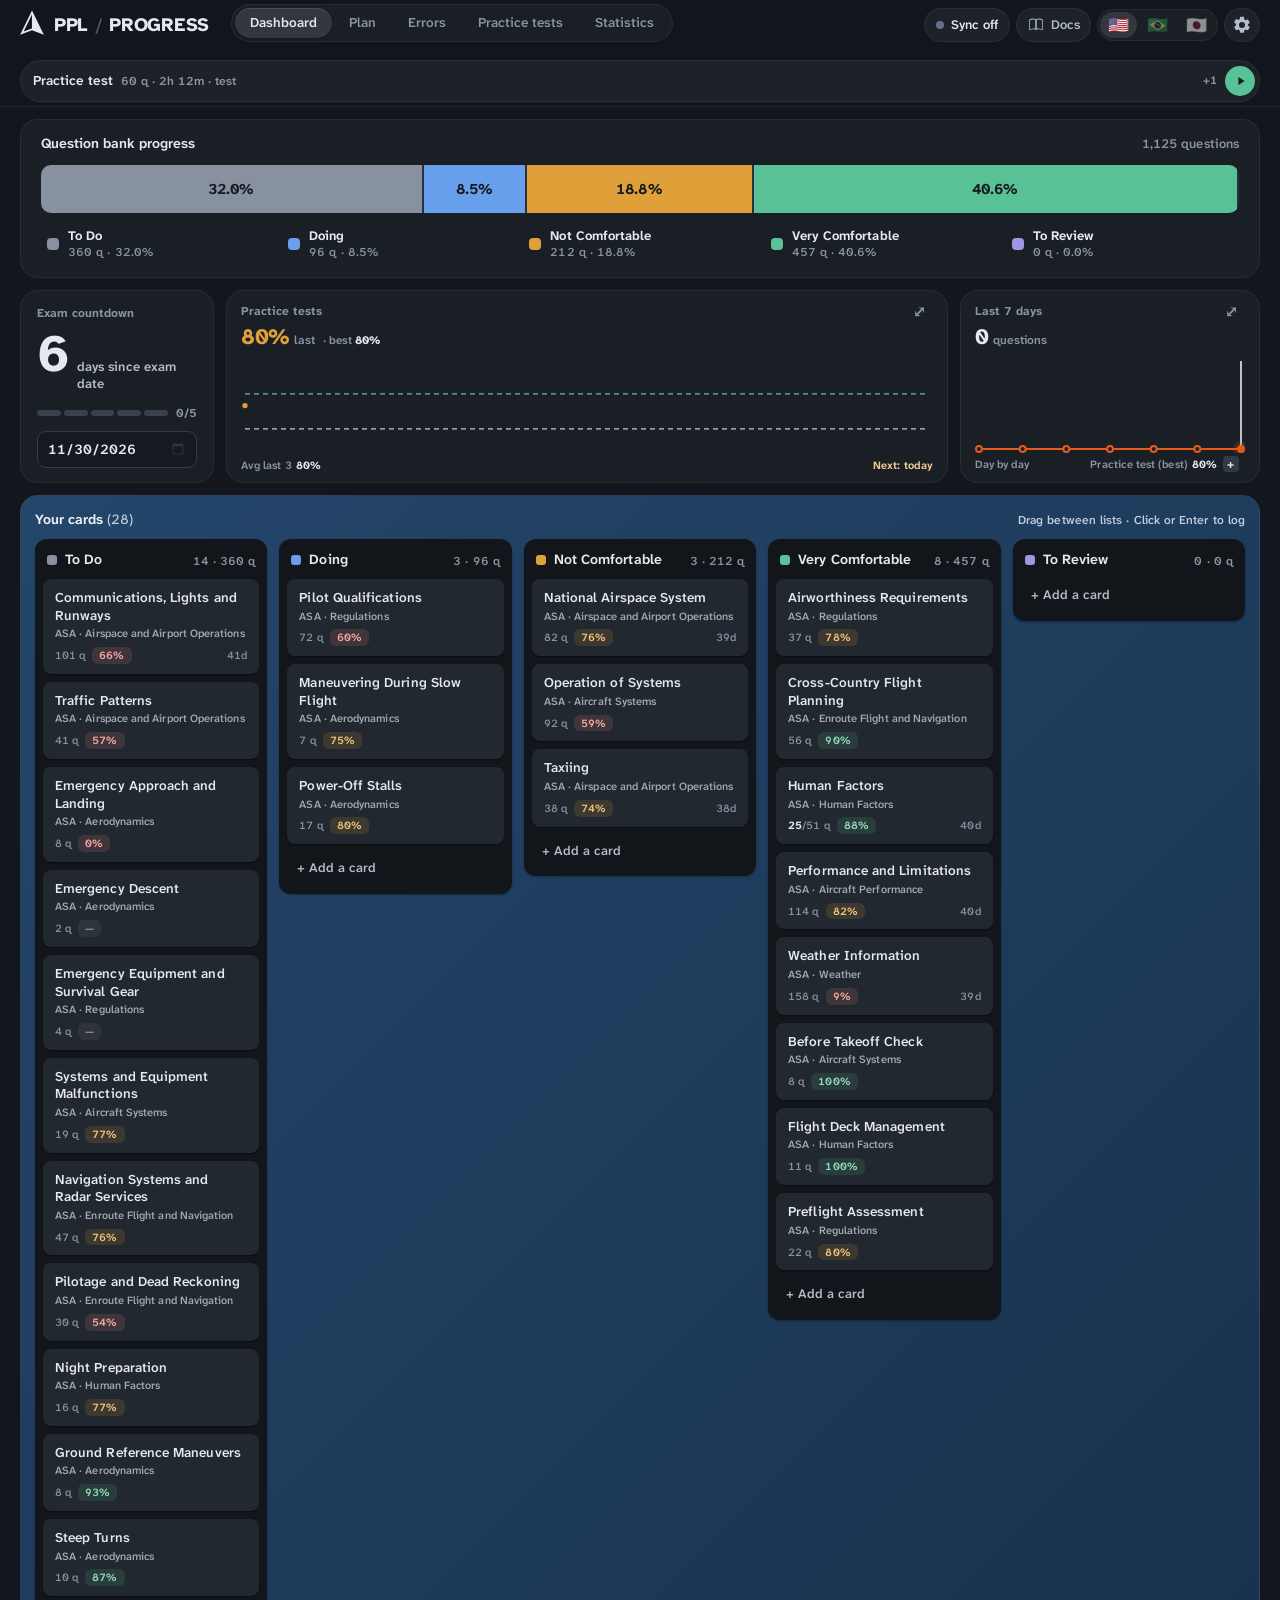
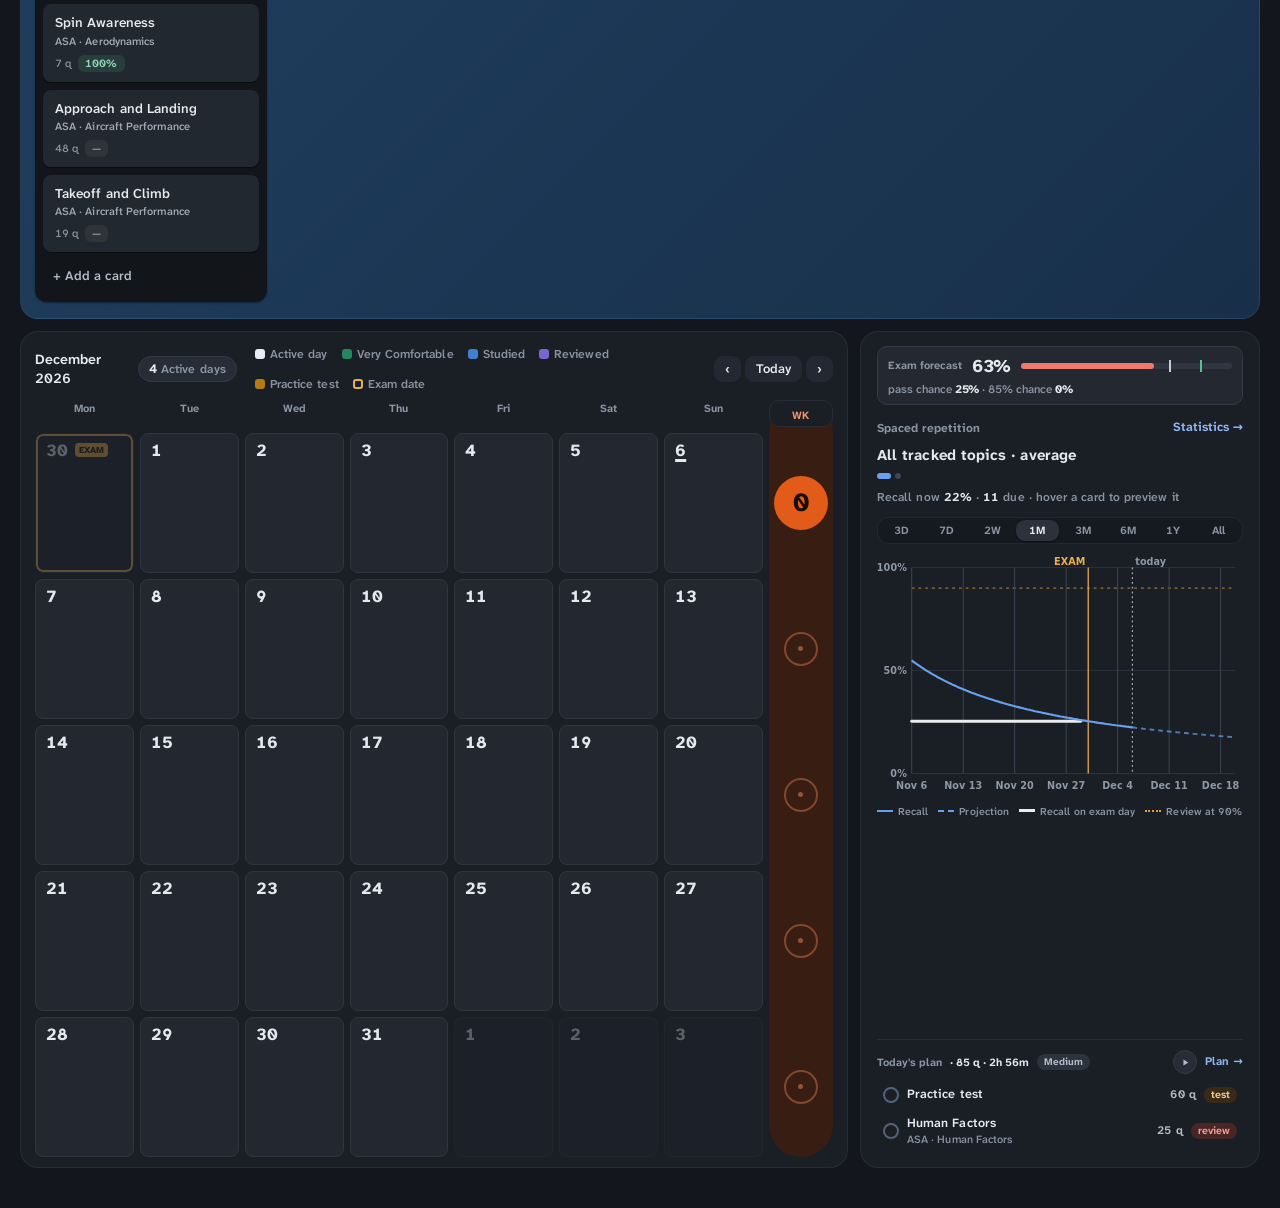
==== index.html @ 006388f4 "Fit layout: one-line cards a little tighter so the longer To Do list leaves the calendar its room; t" ====
<!doctype html>
<html lang="en" class="nx">
<head>
<meta charset="utf-8">
<meta name="viewport" content="width=device-width, initial-scale=1, viewport-fit=cover">
<meta name="theme-color" content="#12171e">
<title>PPL Progress</title>
<link rel="icon" type="image/svg+xml" href="data:image/svg+xml,%3Csvg xmlns='http://www.w3.org/2000/svg' viewBox='0 0 64 64'%3E%3Crect width='64' height='64' rx='14' fill='%23eef1f6'/%3E%3Csvg x='9' y='9' width='46' height='46' viewBox='100 40 920 945'%3E%3Cpath fill='%2321365c' fill-rule='evenodd' d='M560 48 1015 980 560 812 105 980ZM558 205 558 742 240 858Z'/%3E%3C/svg%3E%3C/svg%3E">

<style>:root {
  --bg: #161a1f;
  --panel: #1e2329;
  --panel2: #252b33;
  --lane: #181c21;
  --card: #282e37;
  --cardh: #313944;
  --line: #2f3641;
  --line2: #3d4654;
  --ink: #eaecef;
  --ink2: #c7ccd3;
  --muted: #8e98a7;
  --s0: #8791a0;
  --s1: #68a0ee;
  --s2: #e0a039;
  --s3: #58c195;
  --s4: #a295e5;
  --fire: #e97135;
  --fireLine: #562d1a;
  --exam: #ebaf4e;
  color-scheme: dark;
}
* {
  box-sizing: border-box;
}
[hidden] {
  display: none !important;
}
html,
body {
  min-height: 100%;
}
body {
  margin: 0;
  background: var(--bg);
  color: var(--ink);
  font:
    450 14px/1.35 system-ui,
    -apple-system,
    'Segoe UI',
    Roboto,
    'Hiragino Sans',
    'Noto Sans JP',
    sans-serif;
  font-variant-numeric: tabular-nums;
  -webkit-font-smoothing: antialiased;
}
button,
input,
select {
  font: inherit;
  color: inherit;
}
button {
  cursor: pointer;
  background: var(--panel2);
  border: 1px solid var(--line2);
  border-radius: 8px;
  padding: 7px 12px;
  font-weight: 560;
  font-size: 13px;
  white-space: nowrap;
}
button:hover {
  background: #2d343e;
  border-color: #475262;
}
button:focus-visible,
.task:focus-visible,
input:focus-visible,
select:focus-visible {
  outline: 2px solid var(--s1);
  outline-offset: 2px;
}
input,
select {
  background: var(--panel2);
  border: 1px solid var(--line2);
  border-radius: 8px;
  padding: 7px 9px;
  min-width: 0;
}
input[type='date']::-webkit-calendar-picker-indicator {
  filter: invert(0.8);
}
.muted {
  color: var(--muted);
}
.section {
  margin: 0;
  font-size: 13px;
  font-weight: 700;
  letter-spacing: 0;
  text-transform: none;
  color: var(--ink2);
}

.app {
  display: flex;
  flex-direction: column;
  gap: 12px;
  padding: 14px 20px 28px;
  max-width: 2100px;
  margin: 0 auto;
}
.panel {
  background: var(--panel);
  border: 1px solid var(--line);
  border-radius: 14px;
  min-height: 0;
  min-width: 0;
}

/* header */
.top {
  display: flex;
  justify-content: space-between;
  align-items: center;
  gap: 14px;
}
.top > div:first-child {
  min-width: 0;
}
@media (max-width: 1500px) {
  .subtitle [data-t='sub'] {
    display: none;
  }
}
.brand {
  font-size: 26px;
  font-weight: 760;
  letter-spacing: -0.6px;
  line-height: 1.05;
}
.brand span {
  color: var(--muted);
  font-weight: 600;
}
.subtitle {
  font-size: 13px;
  color: var(--muted);
  font-weight: 520;
  margin-top: 4px;
  display: flex;
  gap: 10px;
  align-items: center;
  flex-wrap: wrap;
}
.metar {
  font:
    600 12px/1 ui-monospace,
    'SF Mono',
    Menlo,
    Consolas,
    monospace;
  color: #a2dbbd;
  background: #1a1e24;
  border: 1px solid #22372d;
  border-radius: 6px;
  padding: 4px 8px;
  letter-spacing: 0;
  white-space: nowrap;
  cursor: help;
}
.metar em {
  font-style: normal;
  color: var(--muted);
}
.kbd {
  font:
    600 11px ui-monospace,
    Menlo,
    monospace;
  border: 1px solid var(--line2);
  border-bottom-width: 2px;
  border-radius: 5px;
  padding: 1px 5px;
  color: var(--ink2);
}
.tools {
  display: flex;
  align-items: center;
  gap: 8px;
  flex-wrap: wrap;
}
.tools .sep {
  width: 1px;
  height: 24px;
  background: var(--line2);
  margin: 0 2px;
}
.demo {
  color: #f3ca8f;
  background: #392a18;
  border: 1px solid #634924;
  padding: 5px 9px;
  border-radius: 7px;
  font-size: 11px;
  font-weight: 700;
  letter-spacing: 0;
}
.flags {
  display: flex;
  gap: 2px;
  padding: 3px;
  background: var(--panel2);
  border: 1px solid var(--line2);
  border-radius: 10px;
}
.flag {
  background: transparent;
  border: 0;
  padding: 3px 7px;
  font-size: 20px;
  line-height: 1.2;
  border-radius: 7px;
  opacity: 0.5;
  filter: saturate(0.6);
}
.flag:hover {
  opacity: 0.9;
  filter: none;
  background: transparent;
}
.flag.on {
  opacity: 1;
  filter: none;
  background: #38414d;
}

/* progress */
.progress {
  padding: 14px 20px 12px;
}
.phead {
  display: flex;
  justify-content: space-between;
  align-items: baseline;
  gap: 10px;
}
.ptotal {
  font-size: 13px;
  color: var(--muted);
  font-weight: 560;
}
.track {
  display: flex;
  height: 48px;
  border-radius: 10px;
  overflow: hidden;
  background: #2a313a;
  margin: 12px 0 10px;
  gap: 2px;
}
.chunk {
  position: relative;
  min-width: 0;
  transition: width 0.35s ease;
}
.chunk b {
  position: absolute;
  inset: 0;
  display: flex;
  align-items: center;
  justify-content: center;
  font-size: 15px;
  font-weight: 700;
  color: #161a1f;
  white-space: nowrap;
  overflow: hidden;
}
.legend {
  display: grid;
  grid-template-columns: repeat(5, minmax(0, 1fr));
  gap: 8px;
}
.lg {
  display: flex;
  gap: 9px;
  align-items: center;
  padding: 4px 6px;
  border-radius: 8px;
  min-width: 0;
}
.dot {
  width: 12px;
  height: 12px;
  border-radius: 4px;
  flex: none;
}
.lg div {
  min-width: 0;
}
.lg strong {
  display: block;
  font-size: 13px;
  font-weight: 660;
  white-space: nowrap;
  overflow: hidden;
  text-overflow: ellipsis;
}
.lg small {
  display: block;
  font-size: 12px;
  color: var(--muted);
  font-weight: 520;
}

/* center */
.center {
  display: grid;
  grid-template-columns: minmax(0, 1fr) 400px;
  gap: 12px;
  align-items: stretch;
}
.cal {
  padding: 12px 14px 10px;
  display: flex;
  flex-direction: column;
  min-height: 0;
}
.calhead {
  display: flex;
  align-items: center;
  margin-bottom: 6px;
  gap: 16px;
}
.calhead .calnav {
  margin-left: auto;
}
.calhead .section {
  font-size: 17px;
  letter-spacing: 0.02em;
  text-transform: none;
  color: var(--ink);
}
.calnav {
  display: flex;
  gap: 4px;
}
.calnav button {
  padding: 4px 11px;
}
.calgrid {
  flex: 1;
  min-height: 0;
  display: grid;
  grid-template-columns: repeat(7, minmax(0, 1fr)) 64px;
  grid-template-rows: auto repeat(var(--weeks, 6), minmax(140px, auto));
  gap: 6px;
}
.wd {
  text-align: center;
  font-size: 11px;
  font-weight: 700;
  color: var(--muted);
  text-transform: none;
  letter-spacing: 0;
  padding: 1px 0 3px;
}
.wd.wk {
  z-index: 1;
  padding-top: 7px;
}
.day {
  display: flex;
  flex-direction: column;
  min-height: 0;
  min-width: 0;
  overflow: hidden;
  padding: 6px 8px;
  border-radius: 8px;
  background: #232830;
  border: 1px solid #2e353f;
}
.day.out {
  opacity: 0.33;
}
.day.active {
  background: #e8edf2;
  border-color: #c3cdd8;
  color: #142131;
}
.day.exam {
  box-shadow: inset 0 0 0 2px var(--exam);
}
.dhead {
  display: flex;
  align-items: center;
  gap: 5px;
  min-width: 0;
}
.dnum {
  font-weight: 760;
  font-size: 17px;
  line-height: 1.2;
  padding: 0 2px;
}
.day.today .dnum {
  text-decoration: underline;
  text-decoration-thickness: 3px;
  text-underline-offset: 3px;
}
.dcheck {
  margin-left: auto;
  font-size: 12px;
  font-weight: 760;
  color: #1e8a5a;
}
.examtag {
  background: var(--exam);
  color: #261704;
  font-size: 9px;
  font-weight: 760;
  border-radius: 4px;
  padding: 1px 4px;
  letter-spacing: 0;
}
.tags {
  flex: 1;
  min-height: 0;
  overflow: hidden;
  display: flex;
  flex-direction: column;
  gap: 2px;
  margin-top: 6px;
}
.daytag {
  flex: none;
  font-size: 11.5px;
  font-weight: 660;
  line-height: 1.3;
  white-space: nowrap;
  overflow: hidden;
  text-overflow: ellipsis;
  border-left: 3px solid var(--k);
  padding-left: 6px;
  color: #133625;
}
.daytag.more {
  border-left-color: transparent;
  color: #315543;
  font-weight: 700;
  padding-left: 2px;
}
.day.out .daytag {
  display: none;
}

.wcheck {
  z-index: 1;
  align-self: center;
  justify-self: center;
  border-radius: 50%;
  display: grid;
  place-items: center;
  line-height: 1;
}

.bubblewrap {
  z-index: 1;
  display: flex;
  align-items: center;
  justify-content: center;
}
.bubble {
  border-radius: 50%;
  display: grid;
  place-items: center;
}
.bubblewrap small {
  font-size: 9px;
  font-weight: 700;
  text-transform: none;
  letter-spacing: 0;
  text-align: center;
  line-height: 1.1;
  max-width: 60px;
}
.callegend {
  display: flex;
  gap: 14px;
  align-items: center;
  flex-wrap: wrap;
  font-size: 12px;
  color: var(--muted);
  font-weight: 560;
  padding: 2px;
}
.callegend i {
  display: inline-block;
  width: 10px;
  height: 10px;
  border-radius: 3px;
  margin-right: 5px;
  vertical-align: -1px;
}
.callegend .hint {
  color: #f1a37e;
}
.monthsum {
  align-self: end;
  display: flex;
  gap: 22px;
  align-items: baseline;
  padding: 0 4px 8px;
  font-size: 12px;
  color: var(--muted);
  font-weight: 560;
  flex-wrap: wrap;
}
.monthsum b {
  font-size: 20px;
  font-weight: 760;
  color: var(--ink);
  margin-right: 5px;
  letter-spacing: -0.3px;
}
.monthsum .hint {
  color: #f1a37e;
  margin-left: auto;
}

.side {
  display: flex;
  flex-direction: column;
  gap: 12px;
  min-height: 0;
}
.countdown {
  padding: 14px 16px;
  flex: none;
}
.cdrow {
  display: flex;
  align-items: baseline;
  gap: 8px;
}
.label {
  font-size: 12px;
  font-weight: 700;
  letter-spacing: 0;
  text-transform: none;
  color: var(--muted);
}
.big {
  font-size: 52px;
  font-weight: 760;
  letter-spacing: -2px;
  line-height: 1;
  margin: 6px 0 0;
}
.countdown .unit {
  font-size: 13px;
  color: var(--ink2);
  font-weight: 600;
}
.countdown input {
  width: 100%;
  margin-top: 10px;
}
.next {
  padding: 12px 14px;
  flex: 1;
  min-height: 0;
  cursor: pointer;
  position: relative;
  overflow: hidden;
  transition: border-color 0.15s;
}
.next:hover {
  border-color: #426655;
}
.next:before {
  content: '';
  position: absolute;
  left: 0;
  top: 0;
  bottom: 0;
  width: 3px;
  background: var(--s3);
}
.nname {
  font-size: 15px;
  font-weight: 700;
  line-height: 1.25;
  margin: 5px 0 4px;
}
.nwhy {
  font-size: 12px;
  color: var(--muted);
  font-weight: 560;
}
.nthen {
  margin-top: 14px;
  border-top: 1px solid var(--line);
  padding-top: 10px;
  display: flex;
  flex-direction: column;
  gap: 2px;
}
.nthen .qh {
  font-size: 11px;
  font-weight: 700;
  letter-spacing: 0;
  text-transform: none;
  color: var(--muted);
  margin-bottom: 4px;
}

.qrow .qn {
  color: var(--muted);
  font-size: 11px;
  width: 14px;
  flex: none;
}

.qrow .score {
  font-size: 10.5px;
}
.stats {
  flex: none;
  padding: 12px 14px;
  display: grid;
  grid-template-columns: repeat(3, minmax(0, 1fr));
  gap: 10px;
}
.stat {
  min-width: 0;
  cursor: help;
}
.stat + .stat {
  border-left: 1px solid var(--line);
  padding-left: 10px;
}
.srow {
  display: flex;
  align-items: baseline;
  justify-content: space-between;
  gap: 8px;
}
.sv {
  font-size: 22px;
  font-weight: 760;
  letter-spacing: -0.5px;
}
.sl {
  font-size: 12px;
  color: var(--muted);
  font-weight: 560;
}
.meter {
  position: relative;
  height: 6px;
  border-radius: 3px;
  background: #303742;
  margin-top: 6px;
}
.meter i {
  position: absolute;
  left: 0;
  top: 0;
  bottom: 0;
  border-radius: 3px;
  background: var(--s2);
}
.meter b {
  position: absolute;
  top: -3px;
  width: 2px;
  height: 12px;
  background: var(--ink);
}

/* board */
.board {
  padding: 14px 14px 16px;
  background: linear-gradient(120deg, #1b5d98 0%, #174e82 50%, #123d66 100%);
  border-color: #28689a;
}
.board .section {
  color: #f1f2f4;
}
.board .section .muted,
.board .hint {
  color: #c6d6e9;
}
.board .kbd {
  color: #f1f2f4;
  border-color: #a1bad8;
}
.boardhead {
  display: flex;
  justify-content: space-between;
  align-items: baseline;
  gap: 12px;
  margin-bottom: 10px;
}
.hint {
  font-size: 12px;
  color: var(--muted);
  font-weight: 520;
}
.lanes {
  display: grid;
  grid-template-columns: repeat(5, minmax(0, 1fr));
  gap: 12px;
  align-items: start;
}
.lane {
  background: #0f1105;
  border-radius: 12px;
  min-width: 0;
  box-shadow: 0 1px 3px #04152666;
}
.lane.over {
  outline: 2px dashed #bad4f7;
  outline-offset: -3px;
  background: #1c2127;
}
.lanehead {
  padding: 11px 12px 8px;
  color: #e6e9ec;
  display: flex;
  justify-content: space-between;
  align-items: baseline;
  gap: 8px;
}
.lname {
  font-weight: 660;
  font-size: 14px;
  display: flex;
  align-items: center;
  gap: 8px;
  min-width: 0;
  white-space: nowrap;
  overflow: hidden;
  text-overflow: ellipsis;
}
.lname:before {
  content: '';
  flex: none;
  width: 10px;
  height: 10px;
  border-radius: 3px;
  background: var(--accent);
}
.lcount {
  font-size: 12px;
  color: var(--muted);
  font-weight: 560;
  white-space: nowrap;
}
.lanecards {
  padding: 2px 8px 10px;
  display: flex;
  flex-direction: column;
  gap: 8px;
  min-height: 44px;
}
.task {
  flex: none;
  background: #282e37;
  border: 1px solid transparent;
  border-radius: 8px;
  padding: 9px 11px;
  box-shadow: 0 1px 1px #0007;
  cursor: grab;
  user-select: none;
  -webkit-user-select: none;
  -webkit-touch-callout: none;
}
.task:hover {
  background: #313944;
  border-color: #465161;
}
/* the dragged card collapses (it stays in the page so a phone keeps sending the finger's events to it) */
.task.dragging {
  visibility: hidden;
  height: 0 !important;
  min-height: 0 !important;
  padding: 0 !important;
  border: 0 !important;
  margin-top: -8px;
  overflow: hidden;
  pointer-events: none;
}
/* where the dragged card will land: a gap that moves between the cards */
.task-gap {
  background: #15181da8;
  box-shadow: inset 0 0 0 1px #f1f2f40d;
  border-radius: 8px;
  flex: none;
  box-sizing: border-box;
}
.task.flash {
  animation: flash 1.1s ease;
}
@keyframes flash {
  0% {
    box-shadow: 0 0 0 2px var(--s3);
    background: #2e473c;
  }
  100% {
    box-shadow: none;
  }
}
.chunk b,
.sv,
.big {
  transition: color 0.2s;
}
.tname {
  font-weight: 600;
  font-size: 13.5px;
  line-height: 1.3;
  color: #e7e9ec;
}
.tmeta {
  display: flex;
  gap: 7px;
  align-items: center;
  margin-top: 6px;
  font-size: 11px;
  color: var(--muted);
  font-weight: 560;
}
.score {
  padding: 1px 6px;
  border-radius: 4px;
  font-weight: 700;
}
.sc-good {
  background: #214435;
  color: #88d8b2;
}
.sc-mid {
  background: #453718;
  color: #eac478;
}
.sc-low {
  background: #492626;
  color: #f39c96;
}
.sc-none {
  background: #313843;
  color: var(--muted);
}
.last {
  margin-left: auto;
}
/* the copy under the finger: fixed to the screen (.task.ghost beats the later .task { position: relative }) */
.ghost,
.task.ghost {
  position: fixed;
  margin: 0;
  left: 0;
  top: 0;
  pointer-events: none;
  z-index: 60;
  transform-origin: center;
  box-shadow: 0 14px 34px #000c;
  background: var(--cardh);
}
body.dragging,
body.dragging * {
  cursor: grabbing !important;
  user-select: none !important;
}

/* ===== your own cards and the "+ Add a card" composer (Trello style) ===== */
.task.own .tmeta {
  justify-content: flex-start;
}
.owntag {
  font-size: 10.5px;
  font-weight: 660;
  letter-spacing: 0;
  text-transform: none;
  color: #afa3eb;
  background: #2d2844;
  border-radius: 4px;
  padding: 1px 6px;
}
.addcard {
  flex: none;
  width: 100%;
  text-align: left;
  background: transparent;
  border: 0;
  color: var(--ink2);
  font-weight: 600;
  padding: 7px 10px;
  border-radius: 8px;
}
.addcard:hover {
  background: #f1f2f412;
  color: var(--ink);
  border: 0;
}
.composer,
.task.own.editing {
  flex: none;
  display: flex;
  flex-direction: column;
  gap: 8px;
  cursor: default;
}
.task.own.editing {
  padding: 8px;
}
.cardin {
  width: 100%;
  box-sizing: border-box;
  resize: none;
  background: #282e37;
  color: var(--ink);
  border: 1px solid #68a0ee;
  border-radius: 8px;
  padding: 8px 10px;
  font: inherit;
  font-size: 13.5px;
  font-weight: 560;
  line-height: 1.35;
}
.cardbtns {
  display: flex;
  align-items: center;
  gap: 6px;
}
.cardbtns button {
  padding: 6px 12px;
}
.cardbtns .cardx {
  background: transparent;
  border: 0;
  font-size: 18px;
  padding: 2px 8px;
  color: var(--ink2);
}
/* the "+" in a list's header opens the same box; on a one-screen desktop it replaces the row at the bottom,
   so the board keeps its height and the calendar below keeps its room */
.laneadd {
  display: none;
  margin-left: 6px;
  padding: 0 7px;
  font-size: 15px;
  line-height: 20px;
  background: transparent;
  border: 0;
  color: var(--ink2);
}
.laneadd:hover {
  background: #f1f2f414;
  color: var(--ink);
  border: 0;
}
@media (min-width: 1100px) and (min-height: 1050px) {
  .laneadd {
    display: inline-block;
  }
  .lanecards > .addcard {
    display: none;
  }
}
.lanehead .lcount {
  margin-left: auto;
}
/* "done today" tick, like Trello: a circle appears left of the name when you point at the card (the name slides
   right to make room); once ticked it stays as a green check until the day ends */
.task {
  position: relative;
}
.tchk {
  position: absolute;
  top: 10px;
  left: 10px;
  width: 16px;
  height: 16px;
  padding: 0;
  border-radius: 50%;
  border: 1.5px solid #8e98a7;
  background: transparent;
  color: #161a1f;
  font-size: 10px;
  font-weight: 760;
  line-height: 1;
  display: grid;
  place-items: center;
  opacity: 0;
  transform: scale(0.6);
  transition:
    opacity 0.14s,
    transform 0.14s;
  z-index: 2;
}
.tchk::after {
  content: '';
  position: absolute;
  inset: -8px;
}
.task .tname {
  transition: padding-left 0.14s;
}
.task:hover .tchk,
.task:focus-within .tchk,
.task.checked .tchk {
  opacity: 1;
  transform: none;
}
.task:hover .tname,
.task:focus-within .tname,
.task.checked .tname {
  padding-left: 22px;
}
.tchk:hover {
  border-color: #58c195;
  background: transparent;
}
.tchk.on,
.tchk.on:hover {
  background: #58c195;
  border-color: #58c195;
}
.task.checked .tname {
  color: #bbc1ca;
}
/* touch screens have no hover: the circle is always there, faint */
@media (hover: none) {
  .tchk {
    opacity: 0.55;
    transform: none;
  }
  .task .tname {
    padding-left: 22px;
  }
}
/* the tick pops when it turns green; a checked card keeps a thin green edge so it reads at a glance on a phone */
.tchk.on {
  animation: tchkPop 0.28s cubic-bezier(0.2, 1.6, 0.4, 1);
}
@keyframes tchkPop {
  0% {
    transform: scale(0.5);
  }
  100% {
    transform: none;
  }
}
.task.checked {
  box-shadow:
    inset 3px 0 0 #58c195,
    0 1px 1px #0007;
}
@media (hover: none) {
  /* a bigger finger target on touch screens */
  .tchk {
    width: 18px;
    height: 18px;
    top: 9px;
    left: 9px;
  }
  .tchk::after {
    inset: -11px;
  }
  .task .tname {
    padding-left: 24px;
  }
}
@media (prefers-reduced-motion: reduce) {
  .tchk.on {
    animation: none;
  }
}
/* questions planned today on a card ("30/158 q") and the inline score editor with right answers */
.qplan {
  color: var(--ink);
  font-weight: 700;
}
.scoreedit {
  display: inline-flex;
  align-items: center;
  gap: 4px;
}
.scoremode {
  padding: 1px 6px;
  border-radius: 4px;
  border: 1px solid var(--line2);
  background: #313843;
  color: var(--ink2);
  font: inherit;
  font-size: 11px;
  font-weight: 660;
  cursor: pointer;
  white-space: nowrap;
}
.hasplan i {
  font-style: normal;
}
.hasplan .qshort {
  display: none;
}
/* phones show only the planned questions ("20 q") next to the score */
@media (max-width: 640px) {
  .task .tmeta > span.hasplan {
    display: inline;
    font-size: 11px;
  }
  .hasplan .qtot {
    display: none;
  }
  .hasplan .qshort {
    display: inline;
  }
}
/* the matching ASA Prepware chapter (Settings › Display): a quiet line under the topic name */
.tasa {
  margin-top: 2px;
  font-size: 11px;
  font-weight: 520;
  color: #a4acb7;
  white-space: nowrap;
  overflow: hidden;
  text-overflow: ellipsis;
}
.qasa {
  display: block;
  font-size: 11px;
  font-weight: 520;
  color: var(--muted);
  white-space: nowrap;
  overflow: hidden;
  text-overflow: ellipsis;
}
.asaline {
  margin-top: 4px;
  font-size: 12.5px;
  font-weight: 520;
  color: #9ebdea;
}
.focusasa {
  margin-top: 6px;
  font-size: 14px;
}

/* modal */
.modalbg {
  position: fixed;
  inset: 0;
  background: #000b;
  display: flex;
  align-items: center;
  justify-content: center;
  z-index: 40;
  padding: 16px;
}
.modal {
  width: min(480px, 100%);
  max-height: calc(100dvh - 32px);
  overflow: auto;
  background: #232830;
  border: 1px solid #444f5e;
  border-radius: 16px;
  padding: 20px;
  box-shadow: 0 25px 70px #000a;
}
.mhead {
  display: flex;
  justify-content: space-between;
  gap: 12px;
  align-items: flex-start;
}
.mhead h3 {
  margin: 0 0 4px;
  font-size: 20px;
  line-height: 1.2;
}
.x {
  font-size: 20px;
  padding: 2px 10px;
  line-height: 1;
}
.field {
  display: block;
  margin-top: 14px;
  min-width: 0;
}
.flabel {
  display: block;
  font-size: 11px;
  font-weight: 700;
  letter-spacing: 0;
  text-transform: none;
  color: var(--muted);
  margin-bottom: 6px;
}
.field select,
.field input {
  width: 100%;
}
.row2 {
  display: grid;
  grid-template-columns: 1fr 1fr;
  gap: 10px;
}
.seg {
  display: flex;
  gap: 4px;
  background: var(--lane);
  padding: 4px;
  border-radius: 10px;
  border: 1px solid var(--line);
}
.seg button {
  flex: 1;
  border: 0;
  background: transparent;
  padding: 7px 6px;
}
.seg button.on {
  background: #323a45;
  box-shadow: inset 0 0 0 1px #475262;
}
.mbtns {
  display: flex;
  gap: 8px;
  margin-top: 18px;
}
.primary {
  background: #309b70;
  border-color: #309b70;
  color: #06150e;
}
.primary:hover {
  background: #3db183;
  border-color: #3db183;
}
.hist {
  margin-top: 18px;
  border-top: 1px solid var(--line);
  padding-top: 12px;
}
#mHist {
  max-height: 170px;
  overflow: auto;
  font-size: 13px;
}
.hrow {
  display: flex;
  align-items: center;
  gap: 8px;
  padding: 6px 0;
  border-bottom: 1px solid #2c333c;
}
.hrow .k {
  width: 8px;
  height: 8px;
  border-radius: 50%;
  flex: none;
}
.hrow .ex {
  font-size: 10px;
  font-weight: 700;
  color: #f3ca8f;
  background: #392a18;
  border-radius: 4px;
  padding: 0 5px;
}
.hrow button {
  margin-left: auto;
  padding: 1px 8px;
  font-size: 12px;
}
/* score from right answers: "27 of 30" next to the score (%) */
.rightof {
  display: flex;
  align-items: center;
  gap: 6px;
}
.rightof input {
  flex: 1;
  min-width: 0;
}
.rightof span {
  flex: none;
  color: var(--muted);
  font-weight: 600;
  font-size: 13px;
}

/* top row: progress + countdown + stats */
.toprow {
  display: grid;
  gap: 12px;
}
.toprow .countdown {
  display: flex;
  flex-direction: column;
  justify-content: center;
}
.toprow .stats {
  display: flex;
  flex-direction: column;
  justify-content: center;
}
.toprow .stat {
  display: flex;
  align-items: baseline;
  gap: 8px;
  border: 0 !important;
  padding: 0 !important;
}
.toprow .stat .sv {
  font-size: 17px;
  min-width: 56px;
}
.toprow .stats {
  gap: 3px !important;
  padding: 8px 14px !important;
}
.toprow .stat .sl {
  white-space: nowrap;
  overflow: hidden;
  text-overflow: ellipsis;
}

.toprow .meter {
  display: none;
}

@media (max-width: 860px) {
  .toprow .progress {
    grid-column: 1/-1;
  }
}

/* FIT MODE: on large screens the dashboard fits in one window (all cards still visible, no scroll inside lists) */
@media (min-width: 1100px) and (min-height: 1050px) {
  body:not(.srview) .app {
    height: 100dvh;
    padding: 10px 18px 12px;
    gap: 10px;
  }
  #viewDash {
    flex: 1;
    min-height: 0;
    gap: 10px;
  }
  #viewDash .center {
    flex: 1;
    min-height: 260px;
  }
  .subtitle {
    display: none;
  }
  .progress {
    padding: 10px 16px 8px;
  }
  .track {
    height: 34px;
    margin: 8px 0 6px;
  }
  .chunk b {
    font-size: 13px;
  }
  .legend .lg strong {
    display: inline;
  }
  .legend .lg small {
    display: inline;
    margin-left: 6px;
  }
  .lg {
    padding: 1px 4px;
  }
  .toprow .countdown {
    padding: 8px 14px;
  }
  .toprow .big {
    font-size: 38px;
    margin: 2px 0 0;
  }
  .toprow .countdown input {
    margin-top: 6px;
    padding: 4px 8px;
  }
  .board {
    padding: 9px 12px 11px;
  }
  .boardhead {
    margin-bottom: 7px;
  }
  .lanehead {
    padding: 7px 10px 5px;
    font-size: 13px;
  }
  .lanecards {
    padding: 2px 6px 7px;
    gap: 4px;
    min-height: 30px;
  }
  .lanes {
    align-items: stretch;
  }
  .task {
    display: flex;
    align-items: center;
    gap: 8px;
    padding: 4px 10px;
  }
  /* one-line cards have no room for the ASA chapter: it is in the card's tooltip and in the log dialog */
  .tasa {
    display: none;
  }
  .tname {
    flex: 1;
    min-width: 0;
    font-size: 12.5px;
    white-space: nowrap;
    overflow: hidden;
    text-overflow: ellipsis;
  }
  .tmeta {
    margin-top: 0;
    flex: none;
  }
  .tmeta .last {
    min-width: 34px;
    text-align: right;
  }
  .lanecards.multi {
    display: block;
    column-gap: 6px;
  }
  .lanecards.multi .task {
    break-inside: avoid;
    margin-bottom: 4px;
  }
  .tmeta .last {
    display: none;
  }
  .tmeta {
    gap: 5px;
  }
  .cal {
    padding: 9px 12px 6px;
    min-height: 0;
  }
  .calhead {
    margin-bottom: 4px;
  }
  .calgrid {
    grid-template-rows: auto repeat(var(--weeks, 6), minmax(0, 1fr));
    gap: 4px;
  }
  .day {
    padding: 3px 7px;
  }
  .dnum {
    font-size: 14px;
  }
  .daytag {
    font-size: 10px;
    line-height: 1.25;
  }
  .tags {
    margin-top: 2px;
    gap: 1px;
  }

  .sr {
    overflow: hidden;
  }
  .sr .chart,
  .sr .chartlegend,
  .sr .prevtitle,
  .sr .prevstats {
    flex: none;
  }
  .sr .nthen {
    flex: 0 1 auto;
    min-height: 0;
    overflow: hidden;
  }
}

.ptest {
  cursor: pointer;
}
.ptest:hover .sl {
  color: var(--ink);
}
.addpt {
  display: inline-grid;
  place-items: center;
  width: 16px;
  height: 16px;
  border-radius: 4px;
  background: #323a45;
  color: var(--ink);
  font-size: 12px;
  line-height: 1;
  margin-left: 2px;
}

/* tabs & views */
.brandrow {
  display: flex;
  align-items: center;
  gap: 22px;
  flex-wrap: wrap;
}
.tabs {
  display: flex;
  gap: 2px;
  background: var(--panel2);
  border: 1px solid var(--line2);
  border-radius: 10px;
  padding: 3px;
}
.tabs button {
  background: transparent;
  border: 0;
  color: var(--muted);
  font-weight: 620;
  font-size: 13px;
  padding: 6px 12px;
  border-radius: 7px;
  white-space: nowrap;
  cursor: pointer;
}
.tabs button:hover {
  color: var(--ink);
  background: #303742;
}
.tabs button.on {
  background: #38414d;
  color: var(--ink);
}
.view {
  display: flex;
  flex-direction: column;
  gap: 12px;
}
/* spaced repetition side panel */
.sr {
  padding: 14px 16px;
  flex: 1;
  min-height: 0;
  display: flex;
  flex-direction: column;
  gap: 6px;
}
.srtop {
  display: flex;
  justify-content: space-between;
  align-items: center;
}
.linkbtn {
  background: transparent;
  border: 0;
  color: #92b5f3;
  padding: 2px 0;
  font-size: 12.5px;
  font-weight: 660;
}
.linkbtn:hover {
  background: transparent;
  text-decoration: underline;
}
.prevtitle {
  font-size: 15px;
  font-weight: 700;
  line-height: 1.25;
  white-space: nowrap;
  overflow: hidden;
  text-overflow: ellipsis;
  margin-top: 2px;
}
.prevstats {
  font-size: 12px;
  color: var(--muted);
  font-weight: 560;
  min-height: 16px;
}
.prevstats b {
  color: var(--ink);
  font-weight: 700;
}
.chart svg {
  display: block;
  width: 100%;
  height: auto;
}
.chart .empty {
  border: 1px dashed var(--line2);
  border-radius: 10px;
  color: var(--muted);
  font-size: 12.5px;
  font-weight: 560;
  display: grid;
  place-items: center;
  text-align: center;
  padding: 16px;
  min-height: 150px;
}
.cg {
  stroke: #2d343e;
  stroke-width: 1;
}
.cy,
.cx {
  fill: #8e98a7;
  font:
    560 10px system-ui,
    sans-serif;
}
.cth {
  stroke: #e0a039;
  stroke-width: 1;
  stroke-dasharray: 3 4;
  opacity: 0.85;
}
.crep {
  stroke: #3d4654;
  stroke-width: 1;
}
.ctoday {
  stroke: #c7ccd3;
  stroke-width: 1;
  stroke-dasharray: 2 3;
}
.cexam {
  stroke: var(--exam);
  stroke-width: 1.3;
}
.s-actual {
  fill: none;
  stroke: #68a0ee;
  stroke-width: 2.2;
  stroke-linejoin: round;
}
.s-proj {
  fill: none;
  stroke: #68a0ee;
  stroke-width: 2;
  stroke-dasharray: 5 4;
  opacity: 0.7;
}
.s-ghost {
  fill: none;
  stroke: #58c195;
  stroke-width: 1.4;
  stroke-dasharray: 3 4;
  opacity: 0.6;
}
.s-examline {
  fill: none;
  stroke: #eaecef;
  stroke-width: 3;
  stroke-linecap: round;
  stroke-linejoin: round;
}
.chartlegend {
  display: flex;
  gap: 6px 14px;
  flex-wrap: wrap;
  font-size: 11.5px;
  color: var(--muted);
  font-weight: 560;
  margin-top: 4px;
}
.chartlegend.small {
  font-size: 10.5px;
  gap: 4px 10px;
}
.chartlegend i {
  display: inline-block;
  width: 16px;
  height: 0;
  border-top: 2px solid;
  margin-right: 5px;
  vertical-align: 3px;
}
.sr .nthen {
  margin-top: auto;
  border-top: 1px solid var(--line);
  padding-top: 10px;
  display: flex;
  flex-direction: column;
  gap: 2px;
}
.qh {
  font-size: 11px;
  font-weight: 700;
  letter-spacing: 0;
  text-transform: none;
  color: var(--muted);
  margin-bottom: 4px;
}
.qrow {
  display: flex;
  align-items: center;
  gap: 8px;
  padding: 6px 6px;
  border-radius: 7px;
  font-size: 12.5px;
  font-weight: 600;
  cursor: pointer;
}
.qrow:hover {
  background: #272d36;
}
.qrow .qt {
  flex: 1;
  min-width: 0;
  white-space: nowrap;
  overflow: hidden;
  text-overflow: ellipsis;
}
.rpill {
  font-size: 10.5px;
  font-weight: 700;
  padding: 1px 6px;
  border-radius: 4px;
}
.duechip {
  font-size: 11px;
  font-weight: 660;
  color: var(--muted);
  white-space: nowrap;
  min-width: 64px;
  text-align: right;
}
.duechip.over {
  color: #f39c96;
}
.duechip.now {
  color: #eac478;
}

/* analysis page */
.srhead {
  display: flex;
  justify-content: space-between;
  gap: 16px;
  align-items: flex-end;
  flex-wrap: wrap;
  margin-bottom: 12px;
}
.srhead .muted {
  margin-top: 4px;
  font-size: 13px;
  font-weight: 520;
}
.srkpis {
  display: flex;
  gap: 28px;
}
.srkpis b {
  display: block;
  font-size: 30px;
  font-weight: 760;
  letter-spacing: -0.5px;
  line-height: 1.1;
}
.srkpis span {
  font-size: 12px;
  color: var(--muted);
  font-weight: 560;
}
.formula {
  padding: 14px 18px;
}
.formula summary {
  cursor: pointer;
  font-weight: 700;
  font-size: 14px;
}
.formula pre {
  font:
    520 13px/1.65 ui-monospace,
    'SF Mono',
    Menlo,
    Consolas,
    monospace;
  background: #181c21;
  border: 1px solid var(--line);
  border-radius: 10px;
  padding: 12px 14px;
  overflow: auto;
  color: #d0d7e0;
  white-space: pre-wrap;
  margin: 12px 0 8px;
}
.formula p {
  color: var(--ink2);
  font-size: 13px;
  line-height: 1.55;
  margin: 6px 0;
}
.filters {
  display: flex;
  gap: 6px;
  flex-wrap: wrap;
}
.filters button.on {
  background: #38414d;
  border-color: #556275;
}
.srgrid {
  display: grid;
  grid-template-columns: repeat(auto-fill, minmax(470px, 1fr));
  gap: 12px;
}
.srcard {
  padding: 14px 16px;
}
.srcard.flash {
  animation: flash 1.6s ease;
}
.srch {
  display: flex;
  justify-content: space-between;
  gap: 10px;
  align-items: flex-start;
}
.srch h3 {
  margin: 0;
  font-size: 16px;
  line-height: 1.25;
}
.chip {
  font-size: 11px;
  font-weight: 660;
  padding: 2px 9px;
  border-radius: 999px;
  background: #2b323b;
  white-space: nowrap;
}
.kpirow {
  display: grid;
  grid-template-columns: repeat(5, minmax(0, 1fr));
  gap: 8px;
  margin: 12px 0 8px;
}
.kpirow b {
  display: block;
  font-size: 17px;
  font-weight: 760;
  white-space: nowrap;
}
.kpirow b.over {
  color: #f39c96;
}
.kpirow b.now {
  color: #eac478;
}
.kpirow span {
  font-size: 11px;
  color: var(--muted);
  font-weight: 560;
}
.srcard .acts {
  display: flex;
  justify-content: flex-end;
  margin-top: 8px;
}

/* editable score on cards */
.task .score {
  cursor: text;
}
.task .score:hover {
  box-shadow: 0 0 0 1px #9ba4b0;
}
.scorein {
  width: 54px;
  padding: 0 4px;
  font-size: 11px;
  font-weight: 660;
  border-radius: 4px;
  height: 19px;
}

/* quick log palette */
.palbg {
  position: fixed;
  inset: 0;
  background: #0009;
  z-index: 45;
  display: flex;
  justify-content: center;
  align-items: flex-start;
  padding: 12vh 16px 16px;
}
.pal {
  width: min(560px, 100%);
  background: #232830;
  border: 1px solid #444f5e;
  border-radius: 14px;
  box-shadow: 0 25px 70px #000a;
  overflow: hidden;
}
.pal input {
  width: 100%;
  border: 0;
  border-bottom: 1px solid var(--line);
  border-radius: 0;
  background: transparent;
  padding: 15px 16px;
  font-size: 16px;
  font-weight: 560;
  outline: none;
}
#palList {
  max-height: 330px;
  overflow: auto;
  padding: 6px;
}
.pitem {
  display: flex;
  align-items: center;
  gap: 10px;
  padding: 8px 10px;
  border-radius: 8px;
  cursor: pointer;
}
.pitem.on {
  background: #303742;
}
.pitem .dot {
  width: 9px;
  height: 9px;
}
.pitem span.n {
  flex: 1;
  font-weight: 600;
  min-width: 0;
  white-space: nowrap;
  overflow: hidden;
  text-overflow: ellipsis;
}
.pitem small {
  color: var(--muted);
  font-size: 11px;
}
.palfoot {
  display: flex;
  gap: 14px;
  flex-wrap: wrap;
  padding: 9px 14px;
  border-top: 1px solid var(--line);
  font-size: 11px;
  color: var(--muted);
  font-weight: 560;
}

/* toast */
.toast {
  position: fixed;
  left: 50%;
  bottom: 18px;
  transform: translate(-50%, 20px);
  opacity: 0;
  pointer-events: none;
  background: #e9ebee;
  color: #133123;
  font-weight: 620;
  padding: 9px 10px 9px 15px;
  border-radius: 10px;
  display: flex;
  align-items: center;
  gap: 12px;
  z-index: 70;
  transition: 0.2s;
  box-shadow: 0 10px 30px #0008;
}
.toast.show {
  opacity: 1;
  transform: translate(-50%, 0);
  pointer-events: auto;
}
.toast button {
  background: #133123;
  color: #e9ebee;
  border: 0;
  padding: 5px 10px;
}

@media (max-width: 1180px) and (min-width: 861px) {
  .center {
    grid-template-columns: minmax(0, 1fr) 330px !important;
  }
  .callegend {
    display: none;
  }
  .center {
    grid-template-columns: minmax(0, 1fr) 220px;
  }
  .lanes {
    gap: 7px;
  }
  .lanecards {
    padding: 2px 5px 8px;
  }
  .task {
    padding: 7px 8px;
  }
  .tname {
    font-size: 12px;
  }
  .legend {
    gap: 4px;
  }
  .lg strong {
    font-size: 12px;
  }
}
@media (max-width: 860px) {
  .app {
    height: auto;
    min-height: 100dvh;
    grid-template-rows: none;
    grid-auto-rows: auto;
    padding: 10px;
    gap: 10px;
  }
  .brand {
    font-size: 21px;
  }
  .legend {
    grid-template-columns: repeat(3, minmax(0, 1fr));
  }
  .center {
    grid-template-columns: 1fr;
  }
  .calgrid {
    grid-template-columns: repeat(7, minmax(0, 1fr)) 44px;
    grid-template-rows: auto repeat(var(--weeks, 6), minmax(58px, auto));
  }
  .callegend {
    display: none;
  }
  .top {
    flex-wrap: wrap;
  }
  .day {
    padding: 4px;
  }
  .dnum {
    font-size: 13px;
  }
  .daytag {
    font-size: 9px;
  }

  .side {
    display: grid;
    grid-template-columns: 1fr;
  }
  .srgrid {
    grid-template-columns: 1fr;
  }
  .kpirow {
    grid-template-columns: repeat(3, 1fr);
  }
  .srkpis {
    gap: 16px;
  }
  .stats {
    grid-template-rows: none;
  }
  .big {
    font-size: 42px;
  }
  .lanes {
    display: flex;
    align-items: flex-start;
    overflow-x: auto;
    scroll-snap-type: x mandatory;
    padding-bottom: 6px;
  }
  .lane {
    flex: 0 0 78%;
    scroll-snap-align: start;
  }
  .center {
    height: auto;
  }
  .hint {
    display: none;
  }
}

/* Strava-style streak strip */
:root {
  --strava: #e35b19;
}
.strip {
  background: #371d12;
  border: 0;
  border-radius: 999px;
}
.wd.wk {
  color: #ee9168;
}
.wcheck {
  width: 34px;
  height: 34px;
  border: 2px solid #84472d;
  color: #190c06;
  font-size: 19px;
  font-weight: 760;
  background: transparent;
  position: relative;
}
.wcheck:not(.on)::after {
  content: '';
  width: 5px;
  height: 5px;
  border-radius: 50%;
  background: #945436;
}
.wcheck.on {
  background: var(--strava);
  border-color: var(--strava);
}
.wcheck.cur {
  box-shadow: none;
}
.wcheck.cur:not(.on) {
  border-color: #b4673e;
}
.bubble {
  width: 54px;
  height: 54px;
  background: var(--strava);
  color: #190c06;
  font-size: 26px;
  font-weight: 760;
  box-shadow: none;
}
.bubblewrap small {
  color: #f2a886;
}
@media (min-width: 1100px) and (min-height: 1050px) {
  .wcheck {
    width: 28px;
    height: 28px;
    font-size: 16px;
  }
  .bubble {
    width: 44px;
    height: 44px;
    font-size: 21px;
  }
}
#selftestBox {
  position: fixed;
  inset: 0;
  background: #000c;
  z-index: 90;
  display: flex;
  justify-content: center;
  align-items: flex-start;
  padding: 30px 16px;
  overflow: auto;
}
.stpanel {
  width: min(760px, 100%);
  background: #232830;
  border: 1px solid #444f5e;
  border-radius: 14px;
  padding: 16px 20px;
}
.sthead {
  display: flex;
  justify-content: space-between;
  align-items: center;
  font-size: 16px;
}
.stpanel h4 {
  margin: 14px 0 4px;
  color: var(--muted);
  font-size: 12px;
  letter-spacing: 0;
  text-transform: none;
}
.strow {
  font-size: 13px;
  padding: 2px 0;
  color: #a2dbbd;
}
.strow.bad {
  color: #f39c96;
}
.strow code {
  color: #f3ca8f;
  font-size: 11px;
}
.syncchip {
  display: inline-flex;
  align-items: center;
  gap: 7px;
}
.syncchip i {
  width: 8px;
  height: 8px;
  border-radius: 50%;
  background: #637288;
  flex: none;
}
.syncchip.ok i {
  background: #58c195;
}
.syncchip.busy i {
  background: #68a0ee;
  animation: pulse 1s infinite;
}
.syncchip.warn i {
  background: #e0a039;
}
.syncchip.bad i {
  background: #ef796e;
}
@keyframes pulse {
  50% {
    opacity: 0.35;
  }
}
.syncsteps {
  margin: 14px 0 4px;
  padding-left: 20px;
  color: var(--ink2);
  font-size: 13px;
  line-height: 1.6;
}
.syncsteps a {
  color: #92b5f3;
  font-weight: 620;
}
.syncmsg {
  min-height: 18px;
  margin-top: 10px;
  font-size: 13px;
  font-weight: 600;
  color: #f5aba4;
}
.syncnote {
  font-size: 12px;
  color: var(--muted);
  line-height: 1.5;
  margin: 10px 0 0;
}
.syncrow {
  display: flex;
  gap: 10px;
  align-items: baseline;
  margin-top: 14px;
  font-size: 15px;
}

/* ===== PHONE (≤ 640 px): Trello-style swipeable lists, Strava-style calendar, nothing wider than the screen ===== */
html {
  -webkit-text-size-adjust: 100%;
  text-size-adjust: 100%;
}
.lanedots {
  display: none;
}
@media (max-width: 640px) {
  html,
  body {
    overflow-x: hidden;
  }
  input,
  select,
  textarea {
    font-size: 16px !important;
  }
  .app {
    padding: 10px 10px 28px;
    gap: 10px;
  }
  .top {
    flex-direction: column;
    align-items: stretch;
  }
  .brandrow {
    justify-content: space-between;
    gap: 10px;
  }

  .tools {
    grid-template-columns: repeat(3, minmax(0, 1fr));
  }
  .tools #syncChip {
    justify-content: center;
  }
  .tools button {
    padding: 7px 4px;
    font-size: 12px;
    min-width: 0;
    overflow: hidden;
    text-overflow: ellipsis;
  }
  .tools .sep,
  .tools .demo {
    display: none;
  }
  .tools .flags {
    justify-content: center;
  }

  .progress {
    padding: 12px 12px 10px;
  }
  .phead {
    flex-wrap: wrap;
  }
  .section {
    font-size: 12px;
  }
  .track {
    height: 38px;
    margin: 10px 0 8px;
  }
  .chunk b {
    font-size: 12.5px;
  }
  .legend {
    grid-template-columns: repeat(2, minmax(0, 1fr));
    gap: 4px 10px;
  }
  .lg {
    padding: 2px 0;
    gap: 7px;
  }
  .lg strong {
    font-size: 12.5px;
  }
  .lg small {
    font-size: 11.5px;
  }
  .toprow {
    gap: 10px;
  }
  .toprow .countdown {
    padding: 12px;
  }
  .toprow .big {
    font-size: 36px;
  }
  .toprow .countdown input {
    font-size: 13px;
    padding: 6px;
  }
  .toprow .stats {
    padding: 10px 12px !important;
  }
  .toprow .stat {
    min-width: 0;
  }
  .toprow .stat .sv {
    font-size: 16px;
    min-width: 48px;
  }
  .toprow .stat .sl {
    flex: 1;
    min-width: 0;
    font-size: 11.5px;
  }
  .addpt {
    display: none !important;
  }
  /* Kanban: one list per screen, swipe sideways, neighbours peek in */
  .board {
    padding: 12px 0 10px;
    border-radius: 14px;
  }
  .boardhead {
    padding: 0 14px;
    margin-bottom: 10px;
  }
  .lanes {
    display: flex !important;
    align-items: flex-start;
    gap: 10px;
    overflow-x: auto;
    overflow-y: visible;
    scroll-snap-type: x mandatory;
    padding: 0 7%;
    scroll-padding: 0 7%;
    -webkit-overflow-scrolling: touch;
    scrollbar-width: none;
    overscroll-behavior-x: contain;
  }
  .lanes::-webkit-scrollbar {
    display: none;
  }
  .lane {
    flex: 0 0 86%;
    max-width: none;
    scroll-snap-align: center;
    scroll-snap-stop: always;
  }
  .lanehead {
    padding: 12px 14px 8px;
    font-size: 15px;
  }
  .lanecards {
    padding: 2px 10px 12px;
    gap: 8px;
  }
  .task {
    display: flex;
    align-items: center;
    gap: 10px;
    padding: 12px 12px;
    border-radius: 10px;
  }
  .tname {
    flex: 1;
    min-width: 0;
    font-size: 14.5px;
    line-height: 1.3;
  }
  .tmeta {
    margin: 0;
    flex: none;
  }
  .tmeta > span:first-child,
  .tmeta .last {
    display: none;
  }
  .lanedots {
    display: flex;
    justify-content: center;
    gap: 8px;
    margin-top: 12px;
  }
  .lanedots button {
    width: 8px;
    height: 8px;
    padding: 0;
    border: 0;
    border-radius: 50%;
    background: #f1f2f459;
  }
  .lanedots button.on {
    background: #f1f2f4;
    transform: scale(1.15);
  }
  /* calendar: Strava-style circles; names live in the tooltip / card history */
  .center {
    grid-template-columns: 1fr !important;
    height: auto !important;
  }
  .cal {
    padding: 12px 10px;
  }
  .calhead {
    flex-wrap: wrap;
    gap: 8px;
  }
  .callegend {
    display: none !important;
  }
  .calgrid {
    grid-template-columns: repeat(7, minmax(0, 1fr)) 40px !important;
    grid-template-rows: auto repeat(var(--weeks, 6), auto) !important;
    gap: 6px 4px !important;
  }
  .day {
    aspect-ratio: 1;
    border-radius: 50% !important;
    padding: 0 !important;
    display: flex;
    align-items: center;
    justify-content: center;
    border: 0;
    background: #262c34;
  }
  .day .tags,
  .day .dcheck,
  .day .examtag {
    display: none;
  }
  .dhead {
    justify-content: center;
  }
  .dnum {
    font-size: 14px !important;
    padding: 0 !important;
  }
  .day.active {
    background: #e8edf2;
  }
  .day.today .dnum {
    text-decoration: underline;
    text-underline-offset: 3px;
  }
  .day.exam {
    box-shadow: inset 0 0 0 2px var(--exam);
  }
  .day.out {
    opacity: 0.3;
  }
  .wcheck {
    width: 26px !important;
    height: 26px !important;
    font-size: 14px !important;
  }
  .bubble {
    width: 36px !important;
    height: 36px !important;
    font-size: 17px !important;
  }
  .sr {
    padding: 14px;
  }
  .chartlegend {
    font-size: 11px;
  }
  .duechip {
    min-width: 0;
  }
  .modal {
    padding: 16px;
  }
  .srkpis {
    gap: 14px;
  }
  .srkpis b {
    font-size: 24px;
  }
  .kpirow b {
    font-size: 15px;
  }
}

/* ===== TABLET portrait (iPad mini etc., 641–1099 px): two lists per screen, swipe; taller calendar with names ===== */
@media (min-width: 641px) and (max-width: 1099px) {
  html,
  body {
    overflow-x: hidden;
  }
  input,
  select,
  textarea {
    font-size: 16px !important;
  }
  .board {
    padding: 14px 0 12px;
  }
  .boardhead {
    padding: 0 16px;
  }
  .lanes {
    display: flex !important;
    align-items: flex-start;
    gap: 12px;
    overflow-x: auto;
    scroll-snap-type: x mandatory;
    padding: 0 16px;
    scroll-padding: 0 16px;
    scrollbar-width: none;
    overscroll-behavior-x: contain;
  }
  .lanes::-webkit-scrollbar {
    display: none;
  }
  .lane {
    flex: 0 0 calc(50% - 22px);
    scroll-snap-align: start;
  }
  .task {
    padding: 10px 12px;
  }
  .tname {
    font-size: 14px;
  }
  .lanedots {
    display: flex;
    justify-content: center;
    gap: 8px;
    margin-top: 12px;
  }
  .lanedots button {
    width: 8px;
    height: 8px;
    padding: 0;
    border: 0;
    border-radius: 50%;
    background: #f1f2f459;
  }
  .lanedots button.on {
    background: #f1f2f4;
  }
  .calgrid {
    grid-template-rows: auto repeat(var(--weeks, 6), minmax(104px, auto)) !important;
  }
  .daytag {
    font-size: 10.5px !important;
  }
  .callegend {
    display: flex !important;
  }
}
.prevpick {
  display: none;
}
@media (hover: none), (max-width: 1099px) {
  .prevpick {
    display: block;
    margin: 4px 0 2px;
  }
  .prevpick select {
    width: 100%;
    font-size: 16px !important;
    padding: 9px 10px;
    border-radius: 10px;
    background: #272d36;
    border: 1px solid var(--line2);
    font-weight: 600;
    -webkit-appearance: none;
    appearance: none;
    background-image:
      linear-gradient(45deg, transparent 50%, #8e98a7 50%), linear-gradient(135deg, #8e98a7 50%, transparent 50%);
    background-position:
      calc(100% - 18px) 55%,
      calc(100% - 12px) 55%;
    background-size: 6px 6px;
    background-repeat: no-repeat;
    padding-right: 32px;
  }
  .prevpick .flabel {
    margin-bottom: 5px;
  }
}

/* ===== PHONE header: slim. Flags top-right, thin tabs, one row of small buttons ===== */
@media (max-width: 640px) {
  .top {
    position: relative;
    gap: 8px !important;
  }
  .brandrow {
    display: block !important;
  }
  .brand {
    font-size: 19px !important;
    line-height: 30px;
    padding-right: 112px;
  }
  .tabs {
    display: flex !important;
    margin-top: 8px;
    padding: 2px;
    border-radius: 9px;
  }
  .tabs button {
    flex: 1;
    padding: 5px 6px !important;
    font-size: 12.5px !important;
  }
  .tools {
    display: flex !important;
    gap: 6px !important;
    flex-wrap: nowrap;
  }
  .tools > button {
    flex: 1 1 0;
    min-width: 0;
    padding: 5px 6px !important;
    font-size: 11.5px !important;
    font-weight: 560;
    border-radius: 7px;
    height: 28px;
    white-space: nowrap;
    overflow: hidden;
    text-overflow: ellipsis;
    justify-content: center;
  }
  .tools #syncChip {
    grid-column: auto !important;
    flex: 1.25 1 0;
    gap: 5px;
  }
  .tools .flags {
    position: absolute;
    top: 0;
    right: 0;
    grid-column: auto !important;
    padding: 2px;
    gap: 0;
    border-radius: 8px;
  }
  .flags .flag {
    flex: none !important;
    font-size: 15px !important;
    padding: 2px 5px !important;
    line-height: 1.3;
  }
  .demotag {
    font-size: 0.5em !important;
  }
}
@media (max-width: 360px) {
  .tools {
    gap: 4px !important;
  }
  .tools > button {
    font-size: 10.5px !important;
    padding: 4px 3px !important;
  }
  .syncchip i {
    width: 6px;
    height: 6px;
  }
}
@media (hover: none) {
  input,
  select,
  textarea {
    font-size: 16px !important;
  }
}
.day[data-date] {
  cursor: pointer;
}
.daysheet h3 {
  margin: 0;
}
.dsgroup {
  margin-top: 14px;
}
.dsrow {
  display: flex;
  align-items: center;
  gap: 10px;
  padding: 8px 2px;
  border-bottom: 1px solid #2c333c;
  font-size: 14px;
}
.dsrow .k {
  width: 9px;
  height: 9px;
  border-radius: 50%;
  flex: none;
}
.dsrow .n {
  flex: 1;
  min-width: 0;
  font-weight: 600;
}
.dsrow .v {
  font-size: 12px;
  color: var(--muted);
  font-weight: 600;
  white-space: nowrap;
}
.dssum {
  display: flex;
  gap: 16px;
  flex-wrap: wrap;
  margin-top: 10px;
  font-size: 12.5px;
  color: var(--muted);
  font-weight: 560;
}
.dssum b {
  color: var(--ink);
  font-size: 16px;
  margin-right: 4px;
}
@media (max-width: 640px) {
  #daybg {
    align-items: center;
    padding: 16px;
  }
  #daybg .modal {
    width: 100%;
    border-radius: 16px;
    max-height: 80dvh;
  }
}

/* weekly volume card (Strava-style) */
.vol {
  padding: 10px 14px 9px;
  display: flex;
  flex-direction: column;
  min-width: 0;
  transition: border-color 0.15s;
}
.vol:hover {
  border-color: #553b2b;
}
.volhead {
  display: flex;
  justify-content: space-between;
  align-items: flex-start;
}
.volnum {
  font-size: 12px;
  color: var(--muted);
  font-weight: 600;
  margin-top: 2px;
}
.volnum b {
  font-size: 22px;
  color: var(--ink);
  font-weight: 760;
  letter-spacing: -0.5px;
}
.volmore {
  font-weight: 600;
}
.volchart {
  flex: 1;
  min-height: 38px;
  margin: 4px 0 2px;
}
.volchart svg,
.volbig svg {
  display: block;
  width: 100%;
  height: 100%;
}
.volfoot {
  display: flex;
  justify-content: space-between;
  align-items: center;
  gap: 8px;
  font-size: 11px;
  color: var(--muted);
  font-weight: 600;
  white-space: nowrap;
}
.volfoot .ptest {
  display: inline-flex;
  align-items: center;
  gap: 4px;
  padding: 1px 6px;
  border-radius: 6px;
  cursor: pointer;
  min-width: 0;
  overflow: hidden;
}
.volfoot .ptest:hover {
  background: #2c333c;
  color: var(--ink);
}
.volfoot #ptBest {
  color: var(--ink);
}
.vline {
  fill: none;
  stroke: #e35b19;
  stroke-width: 2.2;
  stroke-linejoin: round;
  stroke-linecap: round;
}
.varea {
  fill: url(#vgrad);
}
.vdot {
  fill: #1e2329;
  stroke: #e35b19;
  stroke-width: 2;
}
.vdot.cur {
  fill: #e35b19;
  stroke: #e35b19;
}
.vhalo {
  fill: #e35b1933;
}
.vgrid {
  stroke: #2f3641;
  stroke-width: 1;
}
.vax {
  fill: #8e98a7;
  font:
    560 10px system-ui,
    sans-serif;
}
.vval {
  fill: #c7ccd3;
  font:
    620 10px system-ui,
    sans-serif;
}
.vnow {
  stroke: #eaecef;
  stroke-width: 1.6;
}
.actchip {
  font-size: 12px;
  color: var(--muted);
  font-weight: 600;
  white-space: nowrap;
  background: #272d36;
  border: 1px solid var(--line2);
  border-radius: 999px;
  padding: 3px 10px;
}
.actchip b {
  color: var(--ink);
  font-size: 13px;
}
.volmodal {
  width: min(760px, 100%);
}

.volkpis {
  display: grid;
  grid-template-columns: repeat(3, minmax(0, 1fr));
  gap: 12px 18px;
  margin-top: 14px;
}
.volkpis b {
  display: block;
  font-size: 22px;
  font-weight: 760;
  letter-spacing: -0.4px;
}
.volkpis span {
  font-size: 12px;
  color: var(--muted);
  font-weight: 560;
}
.volkpis .meter {
  position: relative;
  height: 5px;
  border-radius: 3px;
  background: #303742;
  margin-top: 5px;
}
.volkpis .meter i {
  position: absolute;
  left: 0;
  top: 0;
  bottom: 0;
  border-radius: 3px;
}
.volkpis .meter .goal {
  left: 85%;
  width: 2px;
  background: var(--ink);
  top: -3px;
  bottom: -3px;
}
.volnote {
  font-size: 12px;
  color: var(--muted);
  line-height: 1.5;
  margin: 14px 0 0;
}
@media (max-width: 640px) {
  .volkpis {
    grid-template-columns: repeat(2, minmax(0, 1fr));
  }
  .volfoot > span:first-child {
    display: none;
  }
  .vol {
    padding: 10px 12px;
  }
  .actchip {
    font-size: 11px;
    padding: 2px 8px;
  }
  #volbg {
    align-items: flex-end;
    padding: 0;
  }
  #volbg .modal {
    width: 100%;
    border-radius: 18px 18px 0 0;
    max-height: 88dvh;
  }
}

.volmore {
  background: transparent;
  border: 1px solid transparent;
  color: var(--muted);
  font-size: 15px;
  line-height: 1;
  padding: 3px 6px;
  border-radius: 7px;
  cursor: pointer;
}
.volmore:hover {
  color: var(--ink);
  border-color: var(--line2);
  background: #272d36;
}
.vol {
  cursor: default !important;
}
.voltot {
  display: flex;
  justify-content: space-between;
  align-items: flex-end;
  gap: 12px;
  margin-top: 14px;
}
.voltot .vlabel {
  display: block;
  font-size: 14px;
  font-weight: 660;
}
.voltot b {
  display: block;
  font-size: 44px;
  font-weight: 760;
  letter-spacing: -1.5px;
  line-height: 1.1;
}
.voltot .vdates {
  font-size: 13px;
  color: var(--muted);
  font-weight: 560;
}
.vcmp {
  text-align: right;
  font-size: 12.5px;
  color: var(--muted);
  font-weight: 560;
}
.vcmp b {
  font-size: 20px;
  letter-spacing: -0.3px;
  color: var(--ink);
}
.vcmp b.up {
  color: #58c195;
}
.vcmp b.down {
  color: #f19285;
}
.volbig {
  height: 280px;
  margin-top: 10px;
}
.volrange {
  margin-top: 10px;
  max-width: none !important;
}
.volrange button {
  font-weight: 660;
}
@media (max-width: 640px) {
  .voltot b {
    font-size: 36px;
  }
  .volbig {
    height: 230px;
  }
}

/* exam date field: never wider than its card (iOS gives date inputs a fixed minimum width) */
.countdown {
  min-width: 0;
  overflow: hidden;
}
#examDate {
  display: block;
  width: 100%;
  max-width: 100%;
  min-width: 0;
  box-sizing: border-box;
  -webkit-appearance: none;
  appearance: none;
  text-align: left;
  font-weight: 600;
}
#examDate::-webkit-date-and-time-value {
  text-align: left;
  margin: 0;
}
@media (max-width: 640px) {
  #examDate {
    height: 38px;
    padding: 6px 10px;
    border-radius: 9px;
    font-size: 16px !important;
  }
}
.srrange {
  display: flex;
  gap: 2px;
  padding: 2px;
  margin: 6px 0 4px;
  border-radius: 8px;
  max-width: none;
}
.srrange button {
  flex: 1;
  min-width: 0;
  padding: 3px 2px !important;
  font-size: 11px !important;
  font-weight: 660;
}
.volrange button {
  min-width: 0;
  padding: 6px 2px !important;
}

/* forecast */
.fcmini {
  display: grid;
  grid-template-columns: auto auto 1fr;
  align-items: center;
  gap: 4px 10px;
  width: 100%;
  text-align: left;
  background: #242931;
  border: 1px solid var(--line2);
  border-radius: 10px;
  padding: 7px 10px;
  margin-bottom: 6px;
}
.fcmini:hover {
  border-color: #475262;
}
.fclab {
  font-size: 11px;
  font-weight: 700;
  letter-spacing: 0;
  text-transform: none;
  color: var(--muted);
}
.fcmini b {
  font-size: 18px;
  font-weight: 760;
  letter-spacing: -0.3px;
}
.fcbar {
  position: relative;
  height: 6px;
  border-radius: 3px;
  background: #303742;
  min-width: 40px;
}
.fcbar i {
  position: absolute;
  left: 0;
  top: 0;
  bottom: 0;
  border-radius: 3px;
  background: #e0a039;
}
.fcbar em {
  position: absolute;
  top: -3px;
  bottom: -3px;
  width: 2px;
  background: #c7ccd3;
}
.fcbar .m70 {
  left: 70%;
}
.fcbar .m85 {
  left: 85%;
  background: #58c195;
}
.fcsub {
  grid-column: 1/-1;
  font-size: 11.5px;
  color: var(--muted);
  font-weight: 560;
}
.fcsub b {
  font-size: 11.5px;
  color: var(--ink);
}
.fchero {
  padding: 18px 20px;
}
.fckpis {
  display: grid;
  grid-template-columns: repeat(4, minmax(0, 1fr));
  gap: 12px 18px;
  margin: 6px 0 14px;
}
.fckpis b {
  display: block;
  font-size: 30px;
  font-weight: 760;
  letter-spacing: -0.6px;
  line-height: 1.1;
}
.fckpis b.good {
  color: #58c195;
}
.fckpis b.mid {
  color: #eac478;
}
.fckpis b.bad {
  color: #f19285;
}
.fckpis span {
  font-size: 12px;
  color: var(--muted);
  font-weight: 560;
}
.fch3 {
  font-size: 13px;
  font-weight: 700;
  letter-spacing: 0;
  text-transform: none;
  color: var(--ink2);
  margin: 18px 0 8px;
}
.lostrow {
  display: grid;
  grid-template-columns: minmax(0, 1.4fr) minmax(0, 2fr) 64px 48px;
  gap: 10px;
  align-items: center;
  padding: 5px 0;
  font-size: 13px;
  border-bottom: 1px solid #2c333c;
}
.lostrow .n {
  font-weight: 600;
  white-space: nowrap;
  overflow: hidden;
  text-overflow: ellipsis;
}
.lostrow .bar {
  height: 8px;
  border-radius: 4px;
  background: #303742;
  position: relative;
}
.lostrow .bar i {
  position: absolute;
  left: 0;
  top: 0;
  bottom: 0;
  border-radius: 4px;
  background: #f19285;
}
.lostrow .v {
  text-align: right;
  font-weight: 660;
  color: #f39c96;
}
.lostrow .pp {
  text-align: right;
  color: var(--muted);
  font-weight: 600;
}
.fcwhy {
  margin-top: 14px;
}
.fcwhy summary {
  cursor: pointer;
  font-weight: 660;
}
.fcwhy pre {
  font:
    520 12.5px/1.6 ui-monospace,
    Menlo,
    Consolas,
    monospace;
  background: #181c21;
  border: 1px solid var(--line);
  border-radius: 10px;
  padding: 12px;
  white-space: pre-wrap;
  margin: 10px 0;
}
.s-fc {
  fill: none;
  stroke: #e0a039;
  stroke-width: 2.4;
  stroke-linejoin: round;
}
.s-fcband {
  fill: #e0a03922;
  stroke: none;
}
.c70 {
  stroke: #c7ccd3;
  stroke-width: 1.2;
  stroke-dasharray: 5 4;
}
.c85 {
  stroke: #58c195;
  stroke-width: 1.2;
  stroke-dasharray: 5 4;
}

/* plan */
.planhead {
  display: flex;
  align-items: center;
  gap: 8px;
}
.planhead #planMiniTot {
  color: var(--ink);
  font-weight: 700;
  letter-spacing: 0;
  text-transform: none;
}
.planhead .linkbtn {
  margin-left: auto;
  font-size: 11.5px;
  letter-spacing: 0;
  text-transform: none;
}
.qrow .pck,
.pitem2 .pck {
  width: 16px;
  height: 16px;
  border-radius: 50%;
  border: 2px solid #556275;
  flex: none;
  display: grid;
  place-items: center;
  font-size: 10px;
  color: #06150e;
  font-weight: 760;
}
.qrow.done .pck,
.pitem2.done .pck {
  background: #58c195;
  border-color: #58c195;
}
.qrow.done .qt,
.pitem2.done .pn {
  text-decoration: line-through;
  color: var(--muted);
}
.qrow .pq {
  font-size: 11.5px;
  font-weight: 660;
  color: var(--ink2);
  white-space: nowrap;
}
.rchip {
  font-size: 10.5px;
  font-weight: 660;
  padding: 1px 7px;
  border-radius: 999px;
  white-space: nowrap;
  background: #2c333c;
  color: var(--ink2);
}
.rchip.due {
  background: #492626;
  color: #f39c96;
}
.rchip.weak {
  background: #453718;
  color: #eac478;
}
.rchip.new {
  background: #24344b;
  color: #9abdf4;
}
.rchip.test {
  background: #392a18;
  color: #f3ca8f;
}
.rchip.carried {
  background: #3f301e;
  color: #f1bc85;
}
.rchip.nodata {
  background: #312d42;
  color: #b8aaf6;
}
.planhero {
  padding: 18px 20px;
}
.planset {
  padding: 16px 20px;
}
.pitem2 {
  display: flex;
  align-items: center;
  gap: 12px;
  padding: 11px 4px;
  border-bottom: 1px solid #2c333c;
  cursor: pointer;
}
.pitem2:hover {
  background: #252b33;
}
.pitem2 .pn {
  flex: 1;
  min-width: 0;
  font-weight: 620;
  font-size: 14.5px;
}
.pitem2 .pn small {
  display: block;
  color: var(--muted);
  font-size: 12px;
  font-weight: 560;
  margin-top: 2px;
}
.pitem2 .pq {
  font-weight: 760;
  font-size: 15px;
  white-space: nowrap;
}
.planinputs {
  display: grid;
  grid-template-columns: repeat(4, minmax(0, 1fr));
  gap: 12px;
}
.pitem2 .pq small {
  display: block;
  font-size: 11px;
  color: var(--muted);
  font-weight: 600;
  text-align: right;
}
.planweights {
  margin-top: 12px;
  font-size: 12px;
  color: var(--muted);
  line-height: 1.6;
}
.planinputs input {
  width: 100%;
}
#planCap {
  font-size: 13px;
}
@media (max-width: 640px) {
  .fckpis {
    grid-template-columns: repeat(2, minmax(0, 1fr));
  }
  .fckpis b {
    font-size: 24px;
  }
  .planinputs {
    grid-template-columns: 1fr;
  }
  .lostrow {
    grid-template-columns: minmax(0, 1.3fr) minmax(0, 1fr) 54px 40px;
    font-size: 12px;
  }
  .fchero,
  .planhero,
  .planset {
    padding: 14px;
  }
}
.sr.tight #srLegend2,
.sr.tight .prevstats {
  display: none;
}
.sr.tight .fcmini {
  padding: 5px 10px;
  margin-bottom: 3px;
}
.sr.tight .fcsub {
  display: none;
}
.planact {
  display: flex;
  align-items: center;
  gap: 14px;
  margin-top: 14px;
  flex-wrap: wrap;
}
#planCalc {
  display: inline-flex;
  align-items: center;
  gap: 8px;
  padding: 9px 18px;
  font-size: 14px;
}
#planCap {
  margin-top: 0 !important;
}
#planCap.changed {
  color: #eac478;
}
.spin {
  width: 14px;
  height: 14px;
  border-radius: 50%;
  border: 2px solid #06150e55;
  border-top-color: #06150e;
  animation: sp 0.7s linear infinite;
}
@keyframes sp {
  to {
    transform: rotate(360deg);
  }
}
.planlist {
  position: relative;
  transition: opacity 0.2s;
}
.planlist.loading {
  opacity: 0.35;
  pointer-events: none;
}
.planlist.fresh .pitem2 {
  animation: fadein 0.45s ease both;
}
.planlist.fresh .pitem2:nth-child(2) {
  animation-delay: 0.04s;
}
.planlist.fresh .pitem2:nth-child(3) {
  animation-delay: 0.08s;
}
.planlist.fresh .pitem2:nth-child(4) {
  animation-delay: 0.12s;
}
.planlist.fresh .pitem2:nth-child(5) {
  animation-delay: 0.16s;
}
.planlist.fresh .pitem2:nth-child(n + 6) {
  animation-delay: 0.2s;
}
@keyframes fadein {
  from {
    opacity: 0;
    transform: translateY(6px);
  }
  to {
    opacity: 1;
    transform: none;
  }
}
.energy {
  display: grid;
  grid-template-columns: repeat(3, minmax(0, 1fr));
  gap: 10px;
  margin: 4px 0 14px;
}
.energy button {
  display: flex;
  flex-direction: column;
  align-items: flex-start;
  gap: 4px;
  text-align: left;
  padding: 10px 12px;
  border-radius: 12px;
  background: #242931;
  border: 1px solid var(--line2);
}
.energy button.on {
  border-color: #58c195;
  box-shadow: inset 0 0 0 1px #58c195;
  background: #19231f;
}
.energy .en {
  font-size: 14px;
  font-weight: 700;
}
.energy .es {
  font-size: 12px;
  color: var(--muted);
  font-weight: 600;
}
.energy .ew {
  width: 100%;
  height: 5px;
  border-radius: 3px;
  background: #303742;
  position: relative;
}
.energy .ew i {
  position: absolute;
  left: 0;
  top: 0;
  bottom: 0;
  border-radius: 3px;
  background: linear-gradient(90deg, #58c195, #e0a039, #ef796e);
}
.enpill {
  font-size: 10px;
  font-weight: 700;
  letter-spacing: 0;
  text-transform: none;
  padding: 1px 7px;
  border-radius: 999px;
  background: #2c333c;
  color: var(--ink2);
}
.enpill.low {
  background: #214435;
  color: #88d8b2;
}
.enpill.high {
  background: #492626;
  color: #f39c96;
}
.rchip.light {
  background: #214435;
  color: #88d8b2;
}
@media (max-width: 640px) {
  .energy {
    gap: 6px;
  }
  .energy button {
    padding: 8px;
  }
  .energy .en {
    font-size: 12.5px;
  }
  .energy .es {
    font-size: 10.5px;
  }
}
@media (max-width: 640px) {
  #planKpis {
    display: grid !important;
    grid-template-columns: repeat(3, minmax(0, 1fr));
    gap: 10px 12px !important;
    width: 100%;
  }
  #planKpis b {
    font-size: 20px !important;
  }
  #planKpis span {
    font-size: 11px;
  }
  .planhero .srhead {
    flex-direction: column;
    align-items: stretch;
  }
}

/* period selectors never stretch across a whole desktop panel */
.srrange {
  max-width: 420px;
}
/* heat map */
#heatPanel .srhead {
  align-items: flex-start;
  gap: 12px;
  flex-wrap: wrap;
}
.heatrange {
  min-width: 240px;
  margin: 0;
}
.heatgrid {
  display: flex;
  flex-direction: column;
  gap: 2px;
  margin-top: 8px;
}
.hmrow {
  display: grid;
  grid-template-columns: minmax(120px, 220px) repeat(var(--hn), minmax(0, 1fr));
  gap: 2px;
  align-items: center;
}
.hmrow .hmn {
  font-size: 12.5px;
  font-weight: 600;
  white-space: nowrap;
  overflow: hidden;
  text-overflow: ellipsis;
  padding-right: 8px;
}
.hmrow .hmc {
  height: 22px;
  border-radius: 3px;
  font-size: 11px;
  font-weight: 660;
  display: flex;
  align-items: center;
  justify-content: center;
  cursor: default;
  transition: transform 0.08s;
}
.hmrow .hmc.empty {
  background: #272d36;
}
.hmrow .hmc.hovon {
  outline: 2px solid #eaecef;
  outline-offset: -1px;
  transform: scale(1.06);
  position: relative;
  z-index: 1;
}
.hmhead .hmh {
  font-size: 10.5px;
  font-weight: 600;
  color: var(--muted);
  text-align: center;
  white-space: nowrap;
  overflow: visible;
}
.ctip .warm {
  color: #b3352d;
  font-weight: 660;
}
.ctip .cool {
  color: #4056c7;
  font-weight: 660;
}
@media (max-width: 640px) {
  .hmrow {
    grid-template-columns: 96px repeat(var(--hn), minmax(0, 1fr));
    gap: 1px;
  }
  .hmrow .hmn {
    font-size: 11px;
  }
  .hmrow .hmc {
    height: 18px;
    border-radius: 2px;
  }
  .heatrange {
    min-width: 0;
    width: 100%;
  }
}
/* dashboard preview carousel */
.cardots {
  display: flex;
  gap: 4px;
  margin: 2px 0 4px;
}
.cardots i {
  width: 6px;
  height: 6px;
  border-radius: 3px;
  background: #3d4755;
  transition:
    width 0.2s,
    background 0.2s;
}
.cardots i.on {
  width: 14px;
  background: #68a0ee;
}
#sugg .qrow.car {
  background: #68a0ee14;
  box-shadow: inset 3px 0 0 #68a0ee;
  border-radius: 6px;
}
/* chart hover */
.ctip {
  position: fixed;
  z-index: 9600;
  pointer-events: none;
  background: #eaecef;
  color: #1d2228;
  border-radius: 8px;
  padding: 7px 10px;
  font-size: 12.5px;
  font-weight: 560;
  box-shadow: 0 8px 24px #0008;
  display: flex;
  flex-direction: column;
  gap: 3px;
  max-width: 280px;
}
.ctip .ctd {
  font-weight: 660;
  color: #465160;
  font-size: 11.5px;
}
.ctip span {
  display: flex;
  align-items: center;
  gap: 6px;
  white-space: nowrap;
}
.ctip b {
  font-weight: 760;
}
.ctip i {
  width: 9px;
  height: 9px;
  border-radius: 50%;
  flex: none;
  box-shadow: 0 0 0 1.5px #1d222855;
}
.hov .hx {
  stroke: #c7ccd3;
  stroke-width: 1;
  stroke-dasharray: 3 3;
  pointer-events: none;
}
.hov .hdot {
  stroke: #1e2329;
  stroke-width: 2;
  pointer-events: none;
}
.hovon {
  filter: brightness(1.25);
  stroke: #eaecef;
  stroke-width: 2;
}
svg[data-hmode='bars'] rect[data-bin] {
  transition: opacity 0.12s;
}
svg[data-hmode='bars']:has(.hovon) rect[data-bin]:not(.hovon) {
  opacity: 0.35;
}
svg[data-hmode] {
  touch-action: pan-y;
  -webkit-user-select: none;
  user-select: none;
}
/* small topic charts: their own interval, next to the filters */
.srcardbar {
  display: flex;
  align-items: center;
  justify-content: space-between;
  gap: 10px 16px;
  flex-wrap: wrap;
}
.srcardr {
  display: flex;
  align-items: center;
  gap: 10px;
}
.srcardr .srrange {
  margin: 0;
  min-width: 300px;
}
@media (max-width: 640px) {
  .srcardr {
    width: 100%;
    flex-direction: column;
    align-items: stretch;
    gap: 4px;
  }
  .srcardr .srrange {
    min-width: 0;
  }
}
/* phone: tabs size to their label so “Practice tests” fits next to the short “Plan” */
@media (max-width: 640px) {
  .tabs button {
    flex: 1 1 auto;
    padding: 5px 4px !important;
    font-size: 12px !important;
  }
}
.tsrow .stale {
  font-size: 11.5px;
  font-weight: 660;
  color: #f3ca8f;
  background: #392a18;
  border-radius: 6px;
  padding: 2px 7px;
  white-space: nowrap;
}
.stalebar {
  font-size: 12.5px;
  font-weight: 660;
  color: #f3ca8f;
  background: #392a18;
  border: 1px solid #634924;
  border-radius: 8px;
  padding: 6px 10px;
  margin: 4px 0 8px;
}
@media (max-width: 640px) {
  .tsrow {
    flex-wrap: wrap;
  }
  .tsrow .stale {
    order: 9;
    margin-left: 22px;
  }
}

/* practice tests */
.toprow {
  grid-template-columns: minmax(0, 1fr) 194px 250px 300px;
}
@media (min-width: 1351px) and (max-width: 1700px) {
  .toprow {
    grid-template-columns: minmax(0, 1fr) 194px 214px 270px;
  }
  .progress .legend {
    grid-template-columns: repeat(5, auto);
    justify-content: space-between;
  }
  .progress .legend .lg strong {
    display: block;
    font-size: 12px;
    overflow: visible;
  }
  .progress .legend .lg small {
    display: block;
    margin-left: 0;
    font-size: 11.5px;
  }
}
@media (max-width: 1350px) {
  .toprow {
    grid-template-columns: 194px minmax(0, 1fr) 300px;
  }
  .toprow .progress {
    grid-column: 1/-1;
  }
}
@media (max-width: 1000px) {
  .toprow {
    grid-template-columns: 170px minmax(0, 1fr) 240px;
  }
  .toprow .progress {
    grid-column: 1/-1;
  }
}
/* tablet & phone: countdown and "This week" keep their old side-by-side layout; practice tests get their own row below */
@media (max-width: 860px) {
  .toprow {
    grid-template-columns: minmax(0, 1fr) minmax(0, 1fr);
  }
  .toprow .tscard {
    grid-column: 1/-1;
    order: 5;
  }
  .tscard .volchart {
    min-height: 56px;
  }
}
@media (max-width: 640px) {
  .toprow {
    grid-template-columns: minmax(0, 1fr) minmax(0, 1fr);
  }
}
.tsk {
  display: inline-flex;
  gap: 4px;
  white-space: nowrap;
}
.tsk b {
  color: var(--ink);
}
.tsbest {
  font-size: 11.5px;
  color: var(--muted);
  font-weight: 600;
  margin-left: 4px;
}
.tsbest b {
  font-size: inherit !important;
  color: var(--ink) !important;
  letter-spacing: 0 !important;
}
.tsspark {
  min-width: 0;
}
.tscard .volfoot .tsnext {
  font-size: 11px;
  overflow: hidden;
  text-overflow: ellipsis;
}
.tscard .volfoot > span.tsk {
  display: inline-flex !important;
}
#tsQChart {
  margin-top: 6px;
}
.tsnext {
  font-weight: 660;
  color: #f3ca8f;
  white-space: nowrap;
}
.tsnextbig {
  font-size: 13.5px;
  margin: 6px 0 8px;
  /* the long form ("today · Practice test due (every N days)") wraps instead of widening the page */
  white-space: normal;
}
.tshero,
.tslistp {
  padding: 18px 20px;
}
.tskpis {
  grid-template-columns: repeat(5, minmax(0, 1fr));
}
.tstrend {
  font-size: 13.5px;
  font-weight: 600;
  color: var(--ink2);
  margin: 4px 0;
}
.tstrend b {
  color: var(--ink);
}
.tstrend .few {
  color: var(--muted);
  font-weight: 560;
}
.tsrow {
  display: flex;
  align-items: center;
  gap: 12px;
  padding: 9px 2px;
  border-bottom: 1px solid #2c333c;
  font-size: 14px;
}
.tsrow .k {
  width: 10px;
  height: 10px;
  border-radius: 50%;
  flex: none;
}
.tsrow .d {
  flex: 1;
  font-weight: 600;
}
.tsrow .sc {
  font-weight: 760;
  font-size: 15px;
  min-width: 52px;
  text-align: right;
}
.tsrow button {
  padding: 3px 9px;
  font-size: 12px;
}
.statseg {
  max-width: 420px;
  margin-bottom: 2px;
}
#statBank,
#statTests {
  display: flex;
  flex-direction: column;
  gap: 12px;
}
#statBank[hidden],
#statTests[hidden] {
  display: none;
}
#calChart {
  max-width: 600px;
}
/* desktop: charts share the screen in two columns instead of stretching full width */
.statduo {
  display: flex;
  flex-direction: column;
  gap: 12px;
}
#fcLostPanel .fch3 {
  margin-top: 0;
}
.heatkpis {
  justify-content: flex-start;
  margin-top: 10px;
}
.planpt {
  padding: 14px 20px;
}
.planpt .fch3 {
  margin: 0 0 2px;
}
.pphead {
  display: flex;
  justify-content: space-between;
  align-items: center;
  gap: 12px;
  flex-wrap: wrap;
}
.ppbtns {
  display: flex;
  gap: 8px;
  flex-wrap: wrap;
}
@media (max-width: 640px) {
  .planpt {
    padding: 14px;
  }
  .ppbtns {
    width: 100%;
  }
  .ppbtns button {
    flex: 1;
  }
}
.fcfull {
  margin-top: 14px;
  border: 1px solid var(--line2);
  background: #242931;
  border-radius: 12px;
  padding: 14px 16px;
}
.fcfull .ffhead {
  display: flex;
  align-items: baseline;
  gap: 12px;
  flex-wrap: wrap;
}
.fcfull .ffhead b {
  font-size: 30px;
  font-weight: 760;
  letter-spacing: -0.6px;
}
.fcfull .ffscale {
  position: relative;
  height: 10px;
  border-radius: 5px;
  background: #303742;
  margin: 16px 8px 22px;
}
.fcfull .fflg {
  display: flex;
  flex-wrap: wrap;
  gap: 6px 16px;
  font-size: 12px;
  font-weight: 600;
  color: var(--muted);
  margin: 0 0 12px;
}
.fcfull .fflg b {
  color: var(--ink);
}
.fcfull .fflg s {
  display: inline-block;
  width: 10px;
  height: 10px;
  border-radius: 3px;
  margin-right: 6px;
  vertical-align: -1px;
}
.fcfull .ffscale > i {
  position: absolute;
  left: 0;
  top: 0;
  bottom: 0;
  border-radius: 5px;
  background: #e0a039;
}
.fcfull .ffscale > em {
  position: absolute;
  top: -4px;
  bottom: -4px;
  width: 2px;
}
.fcfull .ffscale > span {
  position: absolute;
  transform: translateX(-50%);
  font-size: 10.5px;
  font-weight: 600;
  color: var(--muted);
  white-space: nowrap;
}
.fcfull .ffscale > span.ax {
  top: 15px;
}
.fcfull .ffscale > span.mk {
  bottom: 15px;
  color: var(--ink2);
}
.fcfull .ffscale > s {
  position: absolute;
  top: -2px;
  width: 10px;
  height: 14px;
  margin-left: -5px;
  border-radius: 3px;
  border: 2px solid #1e2329;
}
.fcfull .ffk {
  display: grid;
  grid-template-columns: repeat(3, minmax(0, 1fr));
  gap: 10px;
}
.fcfull .ffk.four {
  grid-template-columns: repeat(4, minmax(0, 1fr));
}
.fcfull .ffnote {
  font-size: 12px;
  margin-top: 10px;
}
@media (max-width: 640px) {
  .fcfull .ffk.four {
    grid-template-columns: repeat(2, minmax(0, 1fr));
  }
}
.fcfull .ffk b {
  display: block;
  font-size: 20px;
  font-weight: 760;
}
.fcfull .ffk span {
  font-size: 11.5px;
  color: var(--muted);
  font-weight: 600;
}
@media (min-width: 1100px) {
  .statduo {
    display: grid;
    grid-template-columns: minmax(0, 1fr) minmax(0, 1fr);
    align-items: stretch;
  }
  .statduo.top {
    align-items: start;
  }
}
.modal.wide {
  width: min(660px, 100%);
}
.callink {
  font-size: 12.5px;
  margin: 0 0 6px;
  align-self: flex-start;
}
.calhelp {
  font-size: 12.5px;
  margin: 10px 0 0;
  line-height: 1.5;
}
#distChart svg {
  display: block;
  width: 100%;
}
.s-hbar {
  stroke: #1e2329;
  stroke-width: 1;
}
.s-mean {
  stroke: #e8eaed;
  stroke-width: 1.6;
}
.s-reg {
  fill: none;
  stroke: #f3ca8f;
  stroke-width: 2;
  stroke-dasharray: 0;
}
.s-regp {
  fill: none;
  stroke: #f3ca8f;
  stroke-width: 2;
  stroke-dasharray: 6 5;
  opacity: 0.8;
}
.s-band {
  fill: #f3ca8f1f;
  stroke: none;
}
.s-diag {
  stroke: #8791a0;
  stroke-width: 1.2;
  stroke-dasharray: 5 5;
}
.regf {
  font:
    520 12.5px/1.6 ui-monospace,
    Menlo,
    Consolas,
    monospace;
  white-space: pre-wrap;
  background: #181c21;
  border: 1px solid var(--line);
  border-radius: 10px;
  padding: 12px;
  margin: 10px 0 0;
}
.rchip.testIdle,
.rchip.testRecall,
.rchip.testFinal,
.rchip.testManual {
  background: #392a18;
  color: #f3ca8f;
}
@media (max-width: 640px) {
  .tskpis {
    grid-template-columns: repeat(3, minmax(0, 1fr));
  }
  .tshero,
  .tslistp {
    padding: 14px;
  }
  .tabs button {
    min-width: 0;
    overflow: hidden;
    text-overflow: ellipsis;
  }
}

/* ===== Statistics → Question bank layout =====
   top row: forecast | where you lose | needs-recall carousel
   middle row: compact heat map (today) | study volume */
.stattrio {
  display: flex;
  flex-direction: column;
  gap: 12px;
}
@media (min-width: 1100px) {
  .stattrio {
    display: grid;
    grid-template-columns: minmax(0, 1fr) minmax(0, 1fr);
    align-items: stretch;
  }
  .stattrio #fcSection {
    grid-column: 1 / -1;
  }
}
@media (min-width: 1400px) {
  .stattrio {
    grid-template-columns: minmax(0, 1.2fr) minmax(0, 1fr) minmax(0, 1fr);
  }
  .stattrio #fcSection {
    grid-column: auto;
  }
  /* the forecast shares the row, so its four numbers go two by two */
  .stattrio .fckpis {
    grid-template-columns: repeat(2, minmax(0, 1fr));
    gap: 8px 14px;
  }
  .stattrio .fckpis b {
    font-size: 26px;
  }
}
.stattrio #fcLostPanel .lostrow {
  grid-template-columns: minmax(0, 1.5fr) minmax(0, 1fr) 54px 40px;
  gap: 8px;
}

/* needs-recall carousel */
.schead {
  display: flex;
  align-items: center;
  justify-content: space-between;
  gap: 10px;
}
.schead .fch3 {
  margin: 0;
}
#scDots {
  margin: 0;
  flex-wrap: wrap;
  justify-content: flex-end;
}
#scDots i {
  cursor: pointer;
}
.scsub {
  font-size: 12px;
  margin: 2px 0 8px;
}
#scTitle,
#scStats {
  cursor: pointer;
}
#scChart {
  margin-top: 6px;
}
#scChart .empty {
  padding: 30px 0;
}

/* compact heat map: today only, one tile per topic */
#heatPanel {
  cursor: pointer;
  display: flex;
  flex-direction: column;
}
#heatPanel:hover {
  border-color: var(--line2);
}
#heatPanel .srhead {
  align-items: flex-start;
  flex-wrap: nowrap;
}
.heatnow {
  display: grid;
  grid-template-columns: repeat(auto-fill, minmax(118px, 1fr));
  grid-auto-rows: minmax(44px, 1fr);
  gap: 4px;
  margin-top: 12px;
  flex: 1;
}
.hnt {
  display: flex;
  flex-direction: column;
  justify-content: center;
  gap: 1px;
  min-width: 0;
  min-height: 44px;
  padding: 3px 8px;
  border-radius: 5px;
  transition: transform 0.08s;
}
.hnt b {
  font-size: 15px;
  font-weight: 760;
  line-height: 1.1;
}
.hnt em {
  font-style: normal;
  font-size: 10.5px;
  font-weight: 600;
  white-space: nowrap;
  overflow: hidden;
  text-overflow: ellipsis;
  opacity: 0.9;
}
.hnt.empty {
  background: #272d36;
  color: var(--muted);
}
.hnt:hover {
  transform: scale(1.04);
  outline: 2px solid #eaecef;
  outline-offset: -1px;
}

/* study volume, always open on the page */
#volPanel .section {
  margin-bottom: 0;
}
#volPanel .voltot {
  margin-top: 8px;
}
#volPanel .volbig {
  height: 210px;
}
#volPanel .volnote {
  margin-bottom: 0;
}

/* heat-map history dialog */
.modal.heatmodal {
  width: min(1240px, 100%);
  max-height: 92dvh;
  overflow: auto;
}
.heatmodal .heatrange {
  margin: 10px 0 4px;
  max-width: 360px;
}
@media (max-width: 640px) {
  .heatnow {
    grid-template-columns: repeat(auto-fill, minmax(96px, 1fr));
    gap: 3px;
  }
  .heatnow {
    grid-auto-rows: 40px;
  }
  .hnt {
    min-height: 40px;
    padding: 3px 6px;
  }
  #heatbg {
    align-items: flex-end;
    padding: 0;
  }
  #heatbg .modal {
    width: 100%;
    border-radius: 18px 18px 0 0;
    max-height: 90dvh;
  }
  .heatmodal .heatrange {
    max-width: none;
  }
}

/* ===== saved plans: week view, My plans, plan wizard ===== */
.rchip.custom {
  background: #2f3741;
  color: #d7dbe0;
}
.qtime {
  display: inline-block;
  font-size: 10.5px;
  font-weight: 660;
  color: var(--muted);
  margin-right: 6px;
  font-variant-numeric: tabular-nums;
}
.pn .qtime {
  display: block;
  margin: 0 0 1px;
}
.enpill.fromplan {
  background: #24344b;
  color: #9abdf4;
}
button.pck {
  cursor: pointer;
  padding: 0;
  font: inherit;
  color: inherit;
}
button.pck:hover {
  border-color: #58c195;
}
.pitem2.missed .pn {
  color: #f39c96;
}

/* Plan tab card */
.planweek {
  padding: 18px 20px;
}
.pwhead {
  display: flex;
  justify-content: space-between;
  align-items: flex-start;
  gap: 12px;
  flex-wrap: wrap;
}
.pwbtns {
  display: flex;
  gap: 8px;
  align-items: center;
}
.pwtabs {
  margin: 0;
  min-width: 220px;
}
.pwnav {
  display: flex;
  align-items: center;
  gap: 8px;
  margin: 14px 0 8px;
  flex-wrap: wrap;
}
.pwnav b {
  min-width: 130px;
  text-align: center;
  font-size: 14px;
}
.pwnav button {
  padding: 4px 10px;
}
.pwstats {
  margin-left: auto;
  font-size: 12.5px;
  color: var(--muted);
  font-weight: 560;
}
.pwstats b {
  color: var(--ink);
}
.pwstats .miss {
  color: #f39c96;
  font-weight: 660;
}
.pwnudge {
  display: flex;
  align-items: center;
  justify-content: space-between;
  gap: 10px;
  font-size: 12.5px;
  font-weight: 600;
  color: #9abdf4;
  background: #1a2739;
  border: 1px solid #304b70;
  border-radius: 8px;
  padding: 7px 10px;
  margin-bottom: 8px;
}
.pwnudge[hidden] {
  display: none;
}
.pwempty {
  color: var(--muted);
  font-size: 13px;
  font-weight: 560;
  padding: 10px 2px;
}
.pwlegend {
  display: flex;
  flex-wrap: wrap;
  gap: 6px 14px;
  margin-top: 8px;
  font-size: 11.5px;
  color: var(--muted);
  font-weight: 600;
}
.pwlegend span {
  display: inline-flex;
  align-items: center;
  gap: 5px;
}
.pwlegend i {
  width: 10px;
  height: 10px;
  border-radius: 3px;
}

/* week grid */
.wk {
  --rowh: 12px;
  border: 1px solid var(--line);
  border-radius: 10px;
  overflow: hidden;
  background: #1b1f25;
}
.wk.select {
  --rowh: 16px;
}
.wkhead,
.wkbody {
  display: grid;
  grid-template-columns: 46px repeat(var(--days), minmax(0, 1fr));
}
.wkhead {
  border-bottom: 1px solid var(--line);
  background: #1f242b;
}
.wkd {
  font-size: 12px;
  font-weight: 660;
  text-align: center;
  padding: 6px 2px;
  border-left: 1px solid var(--line);
  white-space: nowrap;
  overflow: hidden;
  text-overflow: ellipsis;
}
.wkd small {
  display: block;
  font-size: 10.5px;
  color: var(--muted);
  font-weight: 600;
  min-height: 13px;
}
.wkd.today {
  color: #68a0ee;
}
.wkd.past {
  color: var(--muted);
}
.wkscroll {
  max-height: 520px;
  overflow-y: auto;
  overscroll-behavior: contain;
}
.wk.select .wkscroll {
  max-height: min(56dvh, 560px);
}
.wktimes {
  position: relative;
}
.wkh {
  position: absolute;
  right: 6px;
  transform: translateY(-1px);
  font-size: 10.5px;
  font-weight: 600;
  color: var(--muted);
  font-variant-numeric: tabular-nums;
}
.wkcol {
  position: relative;
  border-left: 1px solid var(--line);
  min-width: 0;
}
.wkcol.today {
  background: #68a0ee0a;
}
.wkcol.past {
  background: repeating-linear-gradient(135deg, #f1f2f405 0 6px, transparent 6px 12px);
}
.wkline {
  position: absolute;
  left: 0;
  right: 0;
  border-top: 1px solid #f1f2f40d;
}
.wkblk {
  position: absolute;
  left: 2px;
  right: 2px;
  background: #68a0ee1f;
  border: 1px dashed #68a0ee66;
  border-radius: 6px;
}
.wknow {
  position: absolute;
  left: 0;
  right: 0;
  border-top: 2px solid #ed6c61;
  z-index: 3;
}
.wkdaily {
  position: absolute;
  top: 3px;
  right: 3px;
  font-style: normal;
  font-size: 9.5px;
  font-weight: 760;
  color: #1d2228;
  background: #f3ca8f;
  border-radius: 4px;
  padding: 0 4px;
  z-index: 4;
}
b.wkdaily {
  position: static;
}
.wki {
  position: absolute;
  left: 4px;
  right: 4px;
  z-index: 2;
  display: flex;
  flex-direction: column;
  align-items: flex-start;
  justify-content: flex-start;
  gap: 0;
  padding: 2px 6px;
  border-radius: 6px;
  border: 0;
  border-left: 3px solid currentColor;
  text-align: left;
  overflow: hidden;
  cursor: pointer;
  font: inherit;
  min-height: 0;
}
.wki b {
  font-size: 11px;
  font-weight: 660;
  line-height: 1.2;
  white-space: nowrap;
  overflow: hidden;
  text-overflow: ellipsis;
  max-width: 100%;
  color: var(--ink);
}
.wki span {
  font-size: 10px;
  font-weight: 600;
  color: var(--ink2);
  white-space: nowrap;
}
.wki.tiny span {
  display: none;
}
.wki:hover {
  filter: brightness(1.2);
}
.wki.done {
  opacity: 0.55;
}
.wki.missed {
  outline: 1px dashed #f39c96;
  outline-offset: -1px;
}
.r-due {
  background: #492626;
  color: #f39c96;
}
.r-weak {
  background: #453718;
  color: #eac478;
}
.r-new {
  background: #24344b;
  color: #9abdf4;
}
.r-test {
  background: #392a18;
  color: #f3ca8f;
}
.r-nodata {
  background: #312d42;
  color: #b8aaf6;
}
.r-light {
  background: #214435;
  color: #88d8b2;
}
.r-custom,
.r-extra {
  background: #2f3741;
  color: #d7dbe0;
}
.pwlegend i.r-due,
.pwlegend i.r-weak,
.pwlegend i.r-new,
.pwlegend i.r-test,
.pwlegend i.r-nodata {
  border-left: 3px solid currentColor;
}

/* time-block selection */
.wk.select .wkcol {
  display: grid;
  grid-template-rows: repeat(var(--rows, 72), var(--rowh));
  touch-action: pan-y;
  user-select: none;
  -webkit-user-select: none;
}
.wks {
  border-top: 1px solid #f1f2f408;
  cursor: crosshair;
}
.wks.hr {
  border-top-color: #f1f2f41c;
}
.wks.on {
  background: #68a0ee;
  border-top-color: #68a0ee;
}
.wks.anchor {
  background: #f3ca8f;
  box-shadow: inset 0 0 0 2px #f1f2f4;
}
.wkcol.past .wks {
  cursor: not-allowed;
}
.wkstrip {
  display: flex;
  gap: 4px;
  overflow-x: auto;
  margin: 0 0 8px;
}
.wkstrip button {
  flex: 1 0 auto;
  padding: 5px 8px;
  font-size: 12px;
  font-weight: 660;
}
.wkstrip button.on {
  background: #68a0ee;
  color: #161a1f;
  border-color: #68a0ee;
}
.wkstrip button.today:not(.on) {
  color: #68a0ee;
}

/* My plans */
.pwrow {
  display: grid;
  grid-template-columns: 70px minmax(0, 1fr) 70px auto;
  gap: 10px;
  align-items: center;
  padding: 9px 0;
  border-bottom: 1px solid var(--line);
}
.pwtype {
  font-size: 11px;
  font-weight: 660;
  text-transform: none;
  letter-spacing: 0;
  color: var(--muted);
}
.pwtype.weekly {
  color: #9abdf4;
}
.pwtype.daily {
  color: #f3ca8f;
}
.pwname {
  font-weight: 660;
  font-size: 14px;
  min-width: 0;
}
.pwname small {
  display: block;
  font-size: 12px;
  color: var(--muted);
  font-weight: 560;
}
.pwstat {
  font-size: 11.5px;
  font-weight: 660;
  color: var(--muted);
}
.pwrow.on .pwstat {
  color: #58c195;
}
.pwacts {
  display: flex;
  gap: 6px;
  flex-wrap: wrap;
  justify-content: flex-end;
}
.pwacts button {
  padding: 4px 9px;
  font-size: 12px;
}
.pwacts .danger {
  color: #f39c96;
}

/* wizard */
.modal.wizard {
  width: min(1180px, 100%);
  max-height: calc(100dvh - 24px);
  display: flex;
  flex-direction: column;
  padding: 18px 20px 14px;
}
.wzsteps {
  display: flex;
  align-items: center;
  gap: 6px;
  flex-wrap: wrap;
  margin-top: 6px;
  font-size: 12px;
  font-weight: 620;
  color: var(--muted);
}
.wzsteps span {
  display: inline-flex;
  align-items: center;
  gap: 5px;
}
.wzsteps b {
  width: 18px;
  height: 18px;
  border-radius: 50%;
  display: inline-grid;
  place-items: center;
  background: #303742;
  font-size: 11px;
}
.wzsteps .on {
  color: var(--ink);
}
.wzsteps .on b {
  background: #68a0ee;
  color: #161a1f;
}
.wzsteps .past b {
  background: #214435;
  color: #88d8b2;
}
.wzsteps i {
  width: 16px;
  border-top: 1px solid var(--line2);
}
.wzbody {
  flex: 1;
  overflow: auto;
  margin: 12px 0;
  min-height: 0;
}
.wzfoot {
  display: flex;
  gap: 8px;
  align-items: center;
  border-top: 1px solid var(--line);
  padding-top: 12px;
}
.wzfoot span {
  flex: 1;
}
.wzfoot [hidden] {
  display: none;
}
.wztypes {
  display: grid;
  grid-template-columns: repeat(2, minmax(0, 1fr));
  gap: 10px;
}
.wztype {
  display: flex;
  flex-direction: column;
  align-items: flex-start;
  gap: 4px;
  padding: 16px;
  border-radius: 12px;
  text-align: left;
}
.wztype b {
  font-size: 16px;
}
.wztype span {
  font-size: 12.5px;
  color: var(--muted);
  font-weight: 560;
}
.wztype.on {
  border-color: #58c195;
  background: #1f3329;
}
.wzfields {
  display: grid;
  grid-template-columns: repeat(2, minmax(0, 1fr));
  gap: 10px;
  margin-top: 14px;
}
.wzweek {
  display: flex;
  align-items: center;
  gap: 10px;
}
.wzweek b {
  flex: 1;
  text-align: center;
}
.wztip,
.wzhint {
  font-size: 12.5px;
  color: var(--muted);
  font-weight: 560;
  margin: 10px 0;
}
.wzhint {
  margin-top: 0;
}
.wztools {
  display: flex;
  gap: 6px;
  flex-wrap: wrap;
  align-items: center;
  margin-bottom: 8px;
}
.wztools button {
  padding: 5px 10px;
  font-size: 12.5px;
}
.wztotal {
  margin-left: auto;
  font-size: 13px;
  color: var(--muted);
  font-weight: 600;
}
.wztotal b {
  color: var(--ink);
}
.wztips {
  display: flex;
  flex-direction: column;
  gap: 3px;
  margin-top: 8px;
  font-size: 12px;
  color: #eac478;
  font-weight: 600;
}
.wzday {
  border: 1px solid var(--line);
  border-radius: 10px;
  padding: 10px 12px;
  margin-bottom: 10px;
}
.wzdh {
  display: flex;
  align-items: center;
  gap: 10px;
  flex-wrap: wrap;
  margin-bottom: 6px;
}
.wzdh > span {
  font-size: 12px;
  color: var(--muted);
  font-weight: 600;
}
.wzen {
  margin: 0 0 0 auto;
  min-width: 230px;
}
.wzen button {
  font-size: 12px;
}
.wzblk {
  border-left: 2px dashed #68a0ee66;
  padding-left: 10px;
  margin: 6px 0;
}
.wzbh {
  font-size: 11.5px;
  font-weight: 660;
  color: #9abdf4;
  margin-bottom: 4px;
}
.wzit {
  display: grid;
  grid-template-columns: 46px minmax(0, 1fr) auto auto;
  gap: 8px;
  align-items: center;
  padding: 5px 8px;
  border-radius: 8px;
  margin-bottom: 4px;
  border-left: 3px solid currentColor;
}
.wzit .wzt {
  font-size: 11.5px;
  font-weight: 660;
  font-variant-numeric: tabular-nums;
}
.wzn {
  color: var(--ink);
  font-weight: 660;
  font-size: 13px;
  min-width: 0;
  overflow: hidden;
  text-overflow: ellipsis;
}
.wzn small {
  display: block;
  font-size: 11px;
  font-weight: 600;
  color: var(--ink2);
}
.wzq {
  font-size: 12px;
  font-weight: 660;
  color: var(--ink);
  white-space: nowrap;
}
.wzacts {
  display: flex;
  gap: 4px;
}
.wzacts button {
  padding: 2px 8px;
  font-size: 12px;
}
.wzit.edit {
  grid-template-columns: minmax(0, 2fr) minmax(0, 1.4fr) 72px auto auto auto;
  background: #272d36;
  color: var(--ink2);
  border-left-color: #68a0ee;
}
.wzit.edit[data-kind='q'] [data-f='label'],
.wzit.edit[data-kind='t'] [data-f='label'] {
  visibility: hidden;
}
.wzit.edit[data-kind='t'] [data-f='n'] {
  opacity: 0.4;
  pointer-events: none;
}
.wzit.edit select,
.wzit.edit input {
  min-width: 0;
  padding: 5px 8px;
  font-size: 13px;
}
.wzunit {
  font-size: 12px;
  font-weight: 660;
  color: var(--muted);
}
.wzfree {
  display: flex;
  align-items: center;
  gap: 10px;
  font-size: 12px;
  color: var(--muted);
  font-weight: 600;
  padding: 2px 0 2px 8px;
}
.wzfree button {
  padding: 2px 9px;
  font-size: 12px;
}
.wzfree.over {
  color: #f39c96;
}
.wzsum {
  display: flex;
  gap: 24px;
  flex-wrap: wrap;
  margin-bottom: 10px;
}
.wzsum div {
  display: flex;
  flex-direction: column;
}
.wzsum b {
  font-size: 20px;
  font-weight: 760;
}
.wzsum span {
  font-size: 12px;
  color: var(--muted);
  font-weight: 600;
}
.askbg {
  z-index: 9700;
}
.asksheet p {
  font-size: 15px;
  font-weight: 600;
  line-height: 1.4;
  margin: 0 0 14px;
}

@media (max-width: 640px) {
  .planweek {
    padding: 14px;
  }
  .pwbtns {
    width: 100%;
  }
  .pwtabs {
    flex: 1;
    min-width: 0;
  }
  .pwstats {
    margin-left: 0;
    width: 100%;
  }
  .wk {
    --rowh: 14px;
  }
  .wk.select {
    --rowh: 22px;
  }
  .pwrow {
    grid-template-columns: minmax(0, 1fr) auto;
  }
  .pwrow .pwtype {
    grid-column: 1 / -1;
  }
  .pwacts {
    grid-column: 1 / -1;
    justify-content: flex-start;
  }
  #wizbg {
    align-items: flex-end;
    padding: 0;
  }
  .modal.wizard {
    width: 100%;
    max-height: 94dvh;
    border-radius: 18px 18px 0 0;
    padding: 14px;
  }
  .wztypes,
  .wzfields {
    grid-template-columns: 1fr;
  }
  .wzen {
    margin-left: 0;
    min-width: 0;
    width: 100%;
  }
  .wzit {
    grid-template-columns: 40px minmax(0, 1fr) auto;
  }
  .wzit .wzacts {
    grid-column: 2 / -1;
    justify-content: flex-end;
  }
  .wzit.edit {
    grid-template-columns: minmax(0, 1fr) 64px auto auto auto;
  }
  .wzit.edit [data-f='label'] {
    grid-column: 1 / -1;
    grid-row: 2;
  }
  .wzit.edit[data-kind='q'] [data-f='label'],
  .wzit.edit[data-kind='t'] [data-f='label'] {
    display: none;
  }
  .wzfoot {
    flex-wrap: wrap;
  }
  .wzfoot #wzSaveOff {
    order: 5;
    width: 100%;
  }
}

/* sync with Kanban */
.modal.kbsheet {
  width: min(560px, 100%);
}
#kbList {
  margin: 10px 0 14px;
  max-height: 50dvh;
  overflow: auto;
}
.kbrow {
  display: grid;
  grid-template-columns: auto minmax(0, 1fr) auto;
  gap: 10px;
  align-items: center;
  padding: 8px 2px;
  border-bottom: 1px solid var(--line);
  cursor: pointer;
}
.kbrow input {
  width: 18px;
  height: 18px;
  accent-color: #58c195;
}
.kbn {
  font-weight: 660;
  font-size: 13.5px;
  overflow: hidden;
  text-overflow: ellipsis;
  white-space: nowrap;
}
.kbmv {
  font-size: 12px;
  font-weight: 660;
  white-space: nowrap;
}
#kbOk:disabled {
  opacity: 0.45;
}
@media (max-width: 640px) {
  .pwbtns {
    flex-wrap: wrap;
  }
  .pwbtns .pwtabs {
    flex: 1 1 100%;
  }
  .pwbtns #kbSync,
  .pwbtns #pwNew {
    flex: 1;
  }
  .kbrow {
    grid-template-columns: auto minmax(0, 1fr);
  }
  .kbmv {
    grid-column: 2;
  }
}

/* the Plan tab is the calendar: its height is set to reach the bottom of the screen (fitGrid) */
.planweek .wk {
  --rowh: 18px;
}
.pwenergy {
  display: flex;
  align-items: center;
  gap: 12px;
  flex-wrap: wrap;
  margin: 0 0 10px;
}
.pwenergy[hidden] {
  display: none;
}
.energy.compact {
  display: flex;
  gap: 6px;
  margin: 0;
}
.energy.compact button {
  display: flex;
  flex-direction: column;
  align-items: flex-start;
  gap: 1px;
  padding: 5px 12px;
  min-width: 0;
}
.energy.compact .en {
  font-size: 12.5px;
  font-weight: 660;
}
.energy.compact .es {
  font-size: 11px;
  color: var(--muted);
  font-weight: 600;
}
#viewTests > .planpt {
  margin-bottom: 12px;
}
@media (max-width: 640px) {
  .energy.compact {
    width: 100%;
  }
  .energy.compact button {
    flex: 1;
  }
}
/* very short items (under 30 min): one tight line so neighbours never overlap */
.wki.tiny {
  padding: 0 6px;
  justify-content: center;
}
.wki.tiny b {
  font-size: 10px;
  line-height: 1;
}
@media (max-width: 640px) {
  .energy.compact button {
    min-width: 0;
    padding: 5px 6px;
  }
  .energy.compact .en {
    font-size: 11.5px;
    white-space: nowrap;
    overflow: hidden;
    text-overflow: ellipsis;
    max-width: 100%;
  }
  .energy.compact .es {
    font-size: 10px;
  }
}

/* ===== Plan tab on phones: one header row, no repeated labels, the calendar first ===== */
.smlab,
.pwensel,
#pwProg {
  display: none;
}
.pwmeta {
  display: contents;
}
@media (max-width: 640px) {
  .lglab,
  #pwSource,
  .pwhead > div:first-child,
  #pwToday,
  #pwStats,
  .pwenergy > .label,
  #energyPick,
  .pwlegend,
  .planweek .wkhead,
  #wzGrid .wkhead {
    display: none !important;
  }
  .smlab {
    display: inline;
  }
  .planweek {
    padding: 12px;
  }
  .pwhead {
    flex-wrap: nowrap;
    align-items: center;
  }
  .pwbtns {
    width: 100%;
    flex-wrap: nowrap;
    gap: 6px;
  }
  .pwbtns .pwtabs {
    flex: 1 1 auto;
    min-width: 0;
    background: transparent;
    border: 0;
    padding: 0;
    gap: 2px;
    justify-content: flex-start;
  }
  .pwtabs button {
    flex: 0 0 auto !important;
    background: transparent !important;
    border: 0 !important;
    box-shadow: none !important;
    padding: 6px 8px !important;
    font-size: 15px !important;
    font-weight: 660;
    color: var(--muted);
    border-radius: 0 !important;
  }
  .pwtabs button.on {
    color: var(--ink);
    box-shadow: inset 0 -2px 0 #68a0ee !important;
  }
  .pwbtns #kbSync,
  .pwbtns #pwNew {
    flex: 0 0 auto;
    padding: 6px 11px;
    font-size: 13px;
  }
  .pwnav {
    margin: 8px 0 2px;
    gap: 4px;
  }
  .pwnav b {
    flex: 1;
    min-width: 0;
    font-size: 15px;
    cursor: pointer;
  }
  .pwnav button {
    padding: 4px 12px;
  }
  #pwProg {
    display: flex;
    align-items: center;
    gap: 8px;
    margin: 2px 0 8px;
    font-size: 11.5px;
    font-weight: 560;
    color: var(--muted);
  }
  #pwProg[hidden] {
    display: none;
  }
  #pwProg i {
    position: relative;
    flex: 0 0 72px;
    height: 4px;
    border-radius: 2px;
    background: #303742;
    overflow: hidden;
  }
  #pwProg b {
    position: absolute;
    left: 0;
    top: 0;
    bottom: 0;
    background: #58c195;
  }
  .pwmeta {
    display: flex;
    align-items: center;
    justify-content: space-between;
    gap: 10px;
    margin: 2px 0 8px;
  }
  .pwmeta #pwProg {
    margin: 0;
    min-width: 0;
  }
  .pwenergy {
    margin: 0 0 0 auto;
    flex: none;
  }
  .pwensel {
    display: flex;
    align-items: center;
    gap: 8px;
    font-size: 12.5px;
    font-weight: 600;
    color: var(--muted);
  }
  .pwensel select {
    width: auto;
    padding: 3px 28px 3px 10px;
  }
  .pwnudge {
    font-size: 12px;
    padding: 6px 8px;
  }
  /* 7-day strip: weekday, date, a dot when the day has planned time */
  .wkstrip {
    display: grid;
    grid-template-columns: repeat(7, minmax(0, 1fr));
    gap: 2px;
    overflow: visible;
    margin: 0 0 6px;
  }
  .wkstrip button {
    display: flex;
    flex-direction: column;
    align-items: center;
    gap: 2px;
    padding: 4px 0 !important;
    background: transparent !important;
    border: 0 !important;
    color: var(--ink2) !important;
    border-radius: 10px;
  }
  .wkstrip small {
    font-size: 10.5px;
    font-weight: 600;
    color: var(--muted);
  }
  .wkstrip b {
    display: grid;
    place-items: center;
    width: 30px;
    height: 30px;
    border-radius: 50%;
    font-size: 15px;
    font-weight: 660;
  }
  .wkstrip .today small,
  .wkstrip .today b {
    color: #68a0ee;
  }
  .wkstrip button.on b {
    background: #68a0ee;
    color: #161a1f;
  }
  .wkstrip i {
    width: 4px;
    height: 4px;
    border-radius: 50%;
  }
  .wkstrip i.has {
    background: #8e98a7;
  }
  /* calendar items: a light tint and a thin colour bar instead of solid blocks */
  .wki {
    background: color-mix(in srgb, currentColor 15%, #1d2228) !important;
    border-left-width: 2px;
    border-radius: 5px;
  }
  .wki b {
    font-size: 12px;
  }
  .wki span {
    color: var(--muted);
  }
}
@media (max-width: 640px) {
  #pwProgTxt {
    white-space: nowrap;
    overflow: hidden;
    text-overflow: ellipsis;
  }
  .pwmeta #pwProg i {
    flex-basis: 40px;
  }
  .pwensel {
    flex: none;
    gap: 6px;
  }
  .pwensel select {
    width: auto !important;
    max-width: 130px;
    flex: none;
    min-width: 0;
    height: 30px;
    padding: 0 26px 0 8px !important;
    font-size: 16px;
  }
}
/* day strip in the Google Calendar style: light numbers, the chosen day in a soft blue circle */
@media (max-width: 640px) {
  .wkstrip b {
    width: 36px;
    height: 36px;
    font-size: 19px;
    font-weight: 450;
    color: #a8afba;
  }
  .wkstrip small {
    font-size: 11px;
    font-weight: 520;
    color: #a8afba;
  }
  .wkstrip button.on b {
    background: #90b3ec;
    color: #242931;
  }
  .wkstrip button.on small,
  .wkstrip .today small,
  .wkstrip .today:not(.on) b {
    color: #90b3ec;
  }
  .wkstrip i.has {
    background: #576578;
  }
}

/* error review: a calm neutral tint, so it reads as part of the block rather than another topic */
.r-reflect {
  background: #263038;
  color: #a3b8c8;
}
.rchip.reflect {
  background: #263038;
  color: #a3b8c8;
}
.pwlegend i.r-reflect {
  border-left: 3px solid currentColor;
}

/* My plans on phones: the actions share full rows (no button left alone on a line); Delete is spelled out */
@media (max-width: 640px) {
  .pwacts {
    gap: 6px;
  }
  .pwacts button {
    flex: 1 1 auto;
    padding: 7px 10px;
    font-size: 13px;
  }
  .pwrow {
    gap: 6px 10px;
  }
}

/* ===== step 3: topics as a timeline you can drag ===== */
.wzg {
  position: relative;
}
.wzit.editable {
  cursor: grab;
  user-select: none;
  -webkit-user-select: none;
}
.wzit.editable:hover {
  filter: brightness(1.12);
}
.wzit.editable:focus-visible {
  outline: 2px solid var(--s1);
  outline-offset: 1px;
}
.wzit .wzt {
  display: flex;
  align-items: center;
  gap: 4px;
}
.wzgrip {
  color: currentColor;
  opacity: 0.55;
  font-size: 14px;
  line-height: 1;
  touch-action: none;
  cursor: grab;
}
/* the review of a topic's misses hangs under its topic: smaller, indented, one line */
.wzit.child {
  margin: -2px 0 6px 18px;
  padding: 3px 8px;
  border-left-width: 2px;
  grid-template-columns: 40px minmax(0, 1fr) auto auto;
}
.wzit.child .wzn {
  font-size: 12px;
  font-weight: 620;
  white-space: nowrap;
}
.wzit.child .wzn small {
  display: inline;
  margin-left: 6px;
  font-size: 11px;
}
.wzit.child .wzq {
  font-size: 11.5px;
}
.wzit.child .wzacts button {
  padding: 0 7px;
  font-size: 11px;
}
.wzgap {
  border-radius: 8px;
  background: #15181da8;
  box-shadow: inset 0 0 0 1px #f1f2f40d;
  margin-bottom: 4px;
  transition: height 0.12s;
}
.wzghost {
  position: fixed;
  z-index: 10000;
  pointer-events: none;
  opacity: 0.92;
  transform: rotate(3deg);
  box-shadow: 0 14px 34px #000a;
  border-radius: 8px;
}
body.wzdragging,
body.wzdragging * {
  cursor: grabbing !important;
  user-select: none !important;
}

@media (max-width: 640px) {
  /* the steps stay on one line: the close button floats over the title row, the steps get the full width */
  .modal.wizard .mhead {
    position: relative;
    display: block;
  }
  .modal.wizard .mhead > .x {
    position: absolute;
    top: 0;
    right: 0;
  }
  .modal.wizard #wzTitle {
    padding-right: 48px;
  }
  .wzsteps {
    flex-wrap: nowrap;
    gap: 4px;
    font-size: 11px;
    white-space: nowrap;
    margin-top: 8px;
  }
  .wzsteps span {
    gap: 4px;
    min-width: 0;
  }
  .wzsteps b {
    width: 17px;
    height: 17px;
    font-size: 10px;
    flex: none;
  }
  .wzsteps i {
    flex: 1 1 6px;
    width: auto;
    min-width: 4px;
    max-width: 16px;
  }

  /* timeline: a rail with a dot per topic, compact cards, actions beside the minutes */
  .wzblk {
    border-left: 0;
    padding-left: 16px;
    position: relative;
  }
  .wzblk::before {
    content: '';
    position: absolute;
    left: 5px;
    top: 22px;
    bottom: 6px;
    border-left: 2px solid #68a0ee44;
  }
  .wzg > .wzit:not(.child)::before {
    content: '';
    position: absolute;
    left: -16px;
    top: 13px;
    width: 10px;
    height: 10px;
    border-radius: 50%;
    background: currentColor;
    box-shadow: 0 0 0 3px var(--panel);
  }
  .wzit {
    position: relative;
    grid-template-columns: 44px minmax(0, 1fr) auto;
    grid-template-areas:
      't n q'
      't n a';
    row-gap: 2px;
    column-gap: 8px;
    align-items: start;
    padding: 7px 8px 7px 9px;
  }
  .wzit .wzt {
    grid-area: t;
    flex-direction: column;
    align-items: flex-start;
    gap: 2px;
    padding-top: 1px;
  }
  .wzit .wzn {
    grid-area: n;
    font-size: 13px;
    line-height: 1.25;
    white-space: normal;
  }
  .wzit .wzn small {
    margin-top: 2px;
    line-height: 1.3;
  }
  .wzit .wzq {
    grid-area: q;
    text-align: right;
    font-size: 12px;
  }
  .wzit .wzacts {
    grid-area: a;
    grid-column: auto;
    justify-content: flex-end;
  }
  .wzit .wzacts button {
    padding: 1px 8px;
    font-size: 12px;
    line-height: 1.3;
  }
  .wzgrip {
    font-size: 18px;
    padding: 2px 4px 2px 0;
    opacity: 0.7;
  }
  .wzit.child {
    margin-left: 0;
    grid-template-columns: 44px minmax(0, 1fr) auto auto;
    grid-template-areas: 't n q a';
    align-items: center;
    padding: 4px 8px 4px 9px;
  }
  .wzit.child .wzn {
    white-space: nowrap;
    overflow: hidden;
    text-overflow: ellipsis;
  }
  .wzit.child .wzn small {
    display: inline;
    margin-left: 5px;
  }
}
/* very narrow phones: only the current step keeps its name */
@media (max-width: 370px) {
  .wzsteps span:not(.on) {
    font-size: 0;
    gap: 0;
  }
  .wzsteps span:not(.on) b {
    font-size: 10px;
  }
}
@media (max-width: 640px) {
  .wzit.edit {
    grid-template-areas: none;
    align-items: center;
  }
}
.kbnew {
  color: #afa3eb;
  font-weight: 660;
}
/* no text selection or iOS callout on the cards while you press and drag them (the editor's fields still select) */
.wzg,
.wzg *:not(input):not(select):not(textarea) {
  user-select: none;
  -webkit-user-select: none;
  -webkit-touch-callout: none;
}
/* touch: the whole left column (grip + time) is the drag handle — wide and tall enough for a thumb */
.wzg .wzt {
  touch-action: none;
  cursor: grab;
}
@media (max-width: 640px) {
  .wzit .wzt {
    align-self: stretch;
    min-height: 44px;
    margin: -7px 0 -7px -9px;
    padding: 7px 4px 7px 9px;
  }
  .wzit.child .wzt {
    min-height: 32px;
    margin: -4px 0 -4px -9px;
    padding: 4px 4px 4px 9px;
    justify-content: center;
  }
}
/* any touch screen (tablets too): the handle is at least 44 px tall */
@media (pointer: coarse) {
  .wzit:not(.child):not(.edit) .wzt {
    align-self: stretch;
    min-height: 44px;
  }
}

/* ===== plan blocks: check circle, error-review band, titles on one line ===== */
.wki {
  padding: 0;
}
.wkmain {
  position: relative;
  display: flex;
  flex-direction: column;
  min-width: 0;
  width: 100%;
  flex: 1 1 auto;
  padding: 2px 6px;
  overflow: hidden;
}
.wki .wkmain b,
.wkrev b {
  display: block;
  max-width: 100%;
  white-space: nowrap;
  overflow: hidden;
  text-overflow: ellipsis;
}
.wki:has(.wkchk) .wkmain {
  padding-right: 24px;
}
.wkchk {
  position: absolute;
  top: 3px;
  right: 4px;
  width: 15px;
  height: 15px;
  border-radius: 50%;
  border: 1.5px solid currentColor;
  display: grid;
  place-items: center;
  font-size: 10px;
  font-weight: 760;
  line-height: 1;
  color: currentColor;
  cursor: pointer;
  z-index: 3;
}
.wkchk::after {
  content: '';
  position: absolute;
  inset: -8px;
}
.wkchk.on {
  background: #58c195;
  border-color: #58c195;
  color: #161a1f;
}
.wkrev {
  position: relative;
  flex: none;
  width: 100%;
  display: flex;
  align-items: center;
  gap: 6px;
  padding: 0 24px 0 6px;
  background: #263038;
  color: #a3b8c8;
  border-top: 1px solid #161a1f55;
  min-height: 14px;
  overflow: hidden;
}
.wkrev b {
  font-size: 10.5px;
  font-weight: 660;
  color: var(--ink);
  min-width: 0;
}
.wkrev span {
  font-size: 10px;
  font-weight: 600;
  color: #a3b8c8;
  white-space: nowrap;
  margin-left: auto;
}
.wkrev .wkchk {
  top: 50%;
  transform: translateY(-50%);
  width: 13px;
  height: 13px;
}
.wkrev.done b {
  text-decoration: line-through;
  opacity: 0.7;
}
/* one-line blocks: name · time on a single line, nothing else */
.wki.tiny .wkmain {
  flex-direction: row;
  align-items: center;
  gap: 6px;
  padding-top: 0;
  padding-bottom: 0;
}
.wki.tiny .wkmain span {
  display: inline;
  flex: none;
}
.wki.tiny .wkrev {
  display: none;
}
.wki.tiny .wkchk {
  top: 50%;
  transform: translateY(-50%);
}
.pwview {
  margin-left: 6px;
}
.pwview button {
  padding: 4px 10px;
  font-size: 12px;
}
@media (max-width: 640px) {
  .pwview {
    display: none !important;
  }
}
/* day view: one wide column, so names are shown in full */
#pwGrid.oneday .wki .wkmain b {
  font-size: 12.5px;
}
@media (min-width: 641px) {
  .wkstrip button {
    flex-direction: row;
    gap: 5px;
    justify-content: center;
  }
}
/* error-notes review at the start of a session */
.r-notes {
  background: #2d2844;
  color: #afa3eb;
}
.rchip.notes {
  background: #2d2844;
  color: #afa3eb;
}
.pwlegend i.r-notes {
  border-left: 3px solid currentColor;
}

/* ===== plan blocks: every check circle in one column, same size, centred on its line ===== */
.wki.tiny {
  padding: 0;
}
.wki .wkmain,
.wki.tiny .wkmain,
.wkrev {
  padding-left: 8px;
  padding-right: 30px;
}
.wkchk,
.wkrev .wkchk,
.wki.tiny .wkchk {
  right: 8px;
  width: 16px;
  height: 16px;
  font-size: 10px;
}
/* a normal block: circle on the title line */
.wki .wkmain > .wkchk {
  top: 4px;
  transform: none;
}
/* one-line blocks and review bands: circle centred vertically */
.wki.tiny .wkmain > .wkchk,
.wki.compact .wkmain > .wkchk,
.wkrev .wkchk {
  top: 50%;
  transform: translateY(-50%);
}
/* compact: the topic's name and time on one line, so a short block never cuts the name */
.wki.compact .wkmain {
  flex-direction: row;
  align-items: center;
  gap: 8px;
  padding-top: 0;
  padding-bottom: 0;
}
.wki.compact .wkmain b {
  min-width: 0;
  flex: 0 1 auto;
}
.wki.compact .wkmain span {
  flex: none;
}
.wkrev span {
  margin-right: 0;
}
.wki:has(.wkchk) .wkmain,
.wki .wkrev:has(.wkchk) {
  padding-right: 32px;
}
.wkrev {
  min-height: 20px;
}
/* narrow columns (a 7-day week on a tablet): time and size shorten with "…" instead of running under the circle */
.wki .wkmain span,
.wkrev span {
  display: block;
  min-width: 0;
  max-width: 100%;
  overflow: hidden;
  text-overflow: ellipsis;
  white-space: nowrap;
}
.wki.compact .wkmain span,
.wki.tiny .wkmain span {
  flex: 0 1 auto;
}
.wkrev b {
  flex: 0 1 auto;
}
.wkrev span {
  flex: 0 1 auto;
}
/* the drawn tick inside every check circle (plan blocks, today's list, Kanban cards) */
svg.tick {
  display: block;
  width: 72%;
  height: 72%;
  fill: none;
  stroke: currentColor;
  stroke-width: 2.4;
  stroke-linecap: round;
  stroke-linejoin: round;
}
.wkchk,
.tchk,
.pck {
  line-height: 0;
}
.wkchk svg.tick,
.tchk svg.tick,
.pck svg.tick {
  position: absolute;
  inset: 0;
  margin: auto;
  width: 11px;
  height: 11px;
}
.pck {
  position: relative;
}
/* the dragged card collapses while its ghost follows the finger */
.wzg.wzlifted {
  visibility: hidden;
  height: 0;
  overflow: hidden;
  margin: 0;
  pointer-events: none;
}

/* ===== Settings (gear in the header) ===== */
.gear {
  display: inline-grid;
  place-items: center;
  width: 36px;
  height: 34px;
  padding: 0;
  color: var(--ink2);
}
.gear:hover {
  color: var(--ink);
}
.gear svg {
  transition: transform 0.3s;
}
.gear:hover svg {
  transform: rotate(45deg);
}
.modal.setmodal {
  width: min(720px, 100%);
}
.setsec {
  border-top: 1px solid var(--line);
  padding: 12px 0 6px;
}
.setsec[hidden] {
  display: none;
}
.setsec h4 {
  margin: 0 0 8px;
  font-size: 12px;
  font-weight: 700;
  letter-spacing: 0;
  text-transform: none;
  color: var(--ink2);
}
.setrow {
  display: flex;
  align-items: center;
  justify-content: space-between;
  gap: 14px;
  padding: 6px 0;
}
.setlab {
  font-size: 13.5px;
  font-weight: 600;
  min-width: 0;
}
.setlab small {
  display: block;
  font-size: 11.5px;
  font-weight: 560;
  color: var(--muted);
  margin-top: 1px;
}
.setrow select,
.setrow input[type='date'] {
  width: 200px;
  flex: none;
}
.setslider {
  display: flex;
  align-items: center;
  gap: 10px;
  flex: none;
}
.setslider input {
  width: 160px;
  accent-color: #58c195;
}
.setslider output {
  font-weight: 700;
  font-size: 13px;
  min-width: 62px;
  text-align: right;
  font-variant-numeric: tabular-nums;
}
.switch {
  position: relative;
  display: inline-block;
  width: 42px;
  height: 24px;
  flex: none;
  cursor: pointer;
}
.switch input {
  position: absolute;
  opacity: 0;
  width: 100%;
  height: 100%;
  margin: 0;
  cursor: pointer;
  z-index: 1;
}
.switch span {
  position: absolute;
  inset: 0;
  background: #343c47;
  border: 1px solid var(--line2);
  border-radius: 12px;
  transition: background 0.15s;
}
.switch span::after {
  content: '';
  position: absolute;
  top: 2px;
  left: 2px;
  width: 18px;
  height: 18px;
  border-radius: 50%;
  background: #c7ccd3;
  transition: transform 0.15s;
}
.switch input:checked + span {
  background: #214435;
  border-color: #58c195;
}
.switch input:checked + span::after {
  transform: translateX(18px);
  background: #58c195;
}
.switch input:focus-visible + span {
  outline: 2px solid #68a0ee;
  outline-offset: 2px;
}
.setbtns {
  display: flex;
  flex-wrap: wrap;
  gap: 8px;
}
.setbtns [hidden] {
  display: none;
}
.setbtns .danger {
  color: #f39c96;
  border-color: #653131;
}
.setnote {
  font-size: 12px;
  color: var(--muted);
  font-weight: 560;
  margin: 8px 0 0;
}
@media (max-width: 640px) {
  #setbg {
    align-items: flex-end;
    padding: 0;
  }
  .modal.setmodal {
    width: 100%;
    max-height: 92dvh;
    border-radius: 18px 18px 0 0;
  }
  .setrow {
    flex-wrap: wrap;
    gap: 6px 10px;
  }
  .setrow select,
  .setrow input[type='date'] {
    width: 100%;
  }
  .setslider {
    width: 100%;
  }
  .setslider input {
    flex: 1;
  }
  .setbtns button {
    flex: 1 1 45%;
  }
}
@media (max-width: 640px) {
  /* phone: the gear sits next to the flags in the title row */
  .tools > button.gear {
    position: absolute;
    top: 0;
    right: 100px;
    width: 38px;
    height: 29px;
    flex: none;
  }
  .tools > button.gear svg {
    width: 16px;
    height: 16px;
  }
}
/* very narrow phones: no room next to the title, the gear goes to the end of the tools row */
@media (max-width: 399px) {
  .tools > button.gear {
    position: static;
    flex: 0 0 44px;
    margin-left: auto;
  }
}

/* ===== user guide button (header, next to the flags) ===== */
.docsbtn {
  display: inline-flex;
  align-items: center;
  gap: 6px;
  height: 34px;
  padding: 0 11px;
  background: var(--panel2);
  border: 1px solid var(--line2);
  border-radius: 8px;
  color: var(--ink2);
  font-weight: 560;
  font-size: 13px;
  text-decoration: none;
  white-space: nowrap;
}
.docsbtn:hover {
  background: #2d343e;
  border-color: #475262;
  color: var(--ink);
}
.docsbtn:focus-visible {
  outline: 2px solid var(--s1);
  outline-offset: 2px;
}
/* tablets: icon only, so the header tools stay on one line */
@media (max-width: 1279px) {
  .docsbtn {
    width: 36px;
    padding: 0;
    justify-content: center;
  }
  .docsbtn span {
    display: none;
  }
}
@media (max-width: 640px) {
  /* phone: icon only, in the title row left of the gear */
  .tools > .docsbtn {
    position: absolute;
    top: 0;
    right: 142px;
    width: 38px;
    height: 29px;
    padding: 0;
    justify-content: center;
    border-radius: 7px;
  }
  .docsbtn span {
    display: none;
  }
  .docsbtn svg {
    width: 16px;
    height: 16px;
  }
}
@media (max-width: 399px) {
  .tools > .docsbtn {
    position: static;
    flex: 0 0 44px;
    width: auto;
    margin-left: auto;
  }
  .tools > button.gear {
    margin-left: 0;
  }
}
/* tablets and up: the header tools never wrap; the title side gives way instead */
@media (min-width: 641px) {
  .top > .tools {
    flex-shrink: 0;
  }
}
/* narrow phones (400–439 px): slightly smaller icon buttons so the title (with the DEMO tag) keeps its room */
@media (min-width: 400px) and (max-width: 439px) {
  .tools > button.gear {
    width: 34px;
  }
  .tools > .docsbtn {
    right: 138px;
    width: 34px;
  }
}

/* ===== error notebook ===== */
.modal.notemodal {
  width: min(560px, 100%);
}
#notePick {
  width: 100%;
  margin: 8px 0 0;
}
.noteadd {
  display: flex;
  gap: 8px;
  align-items: flex-end;
  margin: 10px 0;
}
.noteadd textarea {
  flex: 1;
  min-width: 0;
  resize: vertical;
  background: var(--panel2);
  color: var(--ink);
  border: 1px solid var(--line2);
  border-radius: 8px;
  padding: 8px 10px;
  font: inherit;
  font-size: 14px;
  line-height: 1.4;
}
#noteList {
  display: flex;
  flex-direction: column;
  gap: 6px;
  max-height: 46vh;
  overflow: auto;
}
.noterow {
  display: grid;
  grid-template-columns: auto minmax(0, 1fr) auto;
  gap: 10px;
  align-items: start;
  background: #272d36;
  border-radius: 8px;
  padding: 8px 10px;
}
.notedate {
  font-size: 11.5px;
  font-weight: 660;
  color: var(--muted);
  white-space: nowrap;
  padding-top: 2px;
}
.notetext {
  font-size: 13.5px;
  line-height: 1.4;
  white-space: pre-wrap;
  overflow-wrap: anywhere;
}
.noterow .x {
  padding: 0 7px;
}
.notebtn {
  margin-left: 6px;
  padding: 0 6px;
  font-size: 11px;
  line-height: 18px;
  border-radius: 6px;
  vertical-align: 1px;
}
.notebadge {
  margin-left: 6px;
  font-size: 11px;
  font-weight: 660;
  color: #afa3eb;
}
.histhead {
  display: flex;
  align-items: center;
  justify-content: space-between;
  gap: 8px;
}

/* ===== Errors tab: error analysis ===== */
.errpage {
  padding: 18px 20px;
}
/* header: title + actions on one line, then one search field with the topic menu inside it */
.errhead {
  display: grid;
  grid-template-columns: minmax(0, 1fr) auto;
  grid-template-areas:
    'title acts'
    'tools tools';
  gap: 10px 14px;
  align-items: center;
  margin-bottom: 8px;
}
.errtitle {
  grid-area: title;
  min-width: 0;
}
.errsub {
  font-size: 12.5px;
}
.erracts {
  grid-area: acts;
  display: flex;
  gap: 6px;
}
.erracts button {
  display: inline-flex;
  align-items: center;
  gap: 6px;
  height: 34px;
}
.erracts .quiet {
  background: transparent;
  color: var(--ink2);
}
.erracts .quiet:hover {
  color: var(--ink);
}
.errtools {
  grid-area: tools;
}
.errsearch {
  display: flex;
  align-items: center;
  max-width: 560px;
  background: var(--panel2);
  border: 1px solid var(--line2);
  border-radius: 10px;
  overflow: hidden;
}
.errsearch:focus-within {
  border-color: #68a0ee;
}
.errsearch input {
  flex: 1;
  min-width: 0;
  border: 0;
  background: transparent;
  padding: 8px 12px;
}
.errsearch input:focus-visible {
  outline: none;
}
.errsearch select {
  flex: none;
  max-width: 46%;
  border: 0;
  border-left: 1px solid var(--line2);
  border-radius: 0;
  background: transparent;
  color: var(--ink2);
  font-weight: 600;
  padding: 8px 10px;
}
.errnew {
  display: flex;
  flex-direction: column;
  gap: 8px;
  max-width: 640px;
  margin: 0 0 14px;
}
.errnew textarea,
#impIn {
  width: 100%;
  box-sizing: border-box;
  resize: vertical;
  background: var(--panel2);
  color: var(--ink);
  border: 1px solid var(--line2);
  border-radius: 8px;
  padding: 8px 10px;
  font: inherit;
  font-size: 13.5px;
  line-height: 1.4;
}
.errh {
  margin: 14px 0 8px;
  font-size: 12px;
  font-weight: 700;
  letter-spacing: 0;
  text-transform: none;
  color: var(--ink2);
}
.errgrid {
  display: grid;
  grid-template-columns: repeat(auto-fill, minmax(min(100%, 440px), 1fr));
  gap: 12px;
  align-items: start;
}
.errcard {
  background: #232830;
  border: 1px solid var(--line);
  border-radius: 10px;
  padding: 12px 14px;
  min-width: 0;
}
.errcard header {
  display: flex;
  align-items: baseline;
  gap: 8px;
  flex-wrap: wrap;
  margin-bottom: 6px;
}
.errcard header b {
  font-size: 15px;
}
.errcard header .muted {
  font-size: 12px;
}
.errcount {
  margin-left: auto;
  font-size: 11px;
  font-weight: 660;
  color: #afa3eb;
  background: #2d2844;
  border-radius: 10px;
  padding: 1px 8px;
}
.errday {
  display: grid;
  grid-template-columns: 92px minmax(0, 1fr);
  gap: 10px;
  padding: 8px 0;
  border-top: 1px solid var(--line);
}
.errdate {
  font-size: 12px;
  font-weight: 660;
  color: var(--muted);
  padding-top: 2px;
}
.errday ul {
  margin: 0;
  padding: 0;
  list-style: none;
  display: flex;
  flex-direction: column;
  gap: 6px;
}
.errday li {
  display: flex;
  gap: 8px;
  align-items: flex-start;
  font-size: 13.5px;
  line-height: 1.45;
}
.errday li span {
  flex: 1;
  min-width: 0;
  overflow-wrap: anywhere;
}
.errday li span::before {
  content: '•';
  color: var(--muted);
  margin-right: 6px;
}
.errday li .x {
  opacity: 0;
  padding: 0 6px;
  font-size: 12px;
}
.errday li:hover .x,
.errday li:focus-within .x,
.errday li .x.eed:focus-visible {
  opacity: 1;
}
@media (hover: none) {
  .errday li .x {
    opacity: 0.6;
  }
}
.errday li.editing::before,
.errday li.editing > span::before {
  content: none;
}
.eedit {
  flex: 1;
  display: flex;
  flex-direction: column;
  gap: 6px;
  min-width: 0;
}
.eedit textarea {
  width: 100%;
  box-sizing: border-box;
  resize: vertical;
  background: var(--panel2);
  color: var(--ink);
  border: 1px solid var(--line2);
  border-radius: 8px;
  padding: 6px 8px;
  font: inherit;
  font-size: 13.5px;
  line-height: 1.4;
}
.eedit .mbtns {
  margin: 0;
  justify-content: flex-start;
}
#errNewTopic.need {
  outline: 2px solid var(--exam);
  outline-offset: 1px;
}
.errday mark {
  background: #e0a03955;
  color: var(--ink);
  border-radius: 3px;
}
.erradd1 {
  margin-top: 6px;
}
.modal.impmodal {
  width: min(680px, 100%);
}
#impPrev {
  margin: 10px 0;
  display: flex;
  flex-direction: column;
  gap: 4px;
  max-height: 30vh;
  overflow: auto;
}
.improw {
  display: grid;
  grid-template-columns: minmax(0, 1fr) auto auto;
  gap: 12px;
  font-size: 13px;
  background: #272d36;
  border-radius: 6px;
  padding: 6px 10px;
}
.impbad {
  font-size: 12.5px;
  color: #f39c96;
}
@media (max-width: 640px) {
  .errpage {
    padding: 14px;
  }
  .errsub {
    display: none;
  }
  .erracts button {
    width: 38px;
    padding: 0;
    justify-content: center;
    font-size: 18px;
  }
  .errsearch {
    max-width: none;
  }
  .errday {
    grid-template-columns: minmax(0, 1fr);
    gap: 4px;
  }
}
.errday li span {
  white-space: pre-line;
}
.errdue {
  color: #f39c96;
  font-weight: 660;
}
.errcard header {
  flex-wrap: nowrap;
  margin-bottom: 2px;
}
.errcard header b {
  min-width: 0;
  overflow: hidden;
  text-overflow: ellipsis;
  white-space: nowrap;
}
.errmeta {
  font-size: 12px;
  color: var(--muted);
  margin-bottom: 6px;
}

/* ===== phone header: the guide, Settings and the language as one even group in the title row ===== */
#langSel {
  display: none;
}
@media (max-width: 640px) {
  .brand {
    padding-right: 150px;
  }
  .tools .flags {
    display: none !important;
  }
  #langSel,
  .tools > .docsbtn,
  .tools > button.gear {
    position: absolute !important;
    top: 0;
    width: 40px !important;
    height: 32px !important;
    margin: 0 !important;
    padding: 0 !important;
    flex: none !important;
    border-radius: 9px;
    display: inline-grid;
    place-items: center;
  }
  #langSel {
    right: 0;
    appearance: none;
    -webkit-appearance: none;
    text-align: center;
    text-align-last: center;
    font-size: 18px !important;
    line-height: 30px;
    background: var(--panel2);
    border: 1px solid var(--line2);
    color: var(--ink);
    cursor: pointer;
  }
  .tools > button.gear {
    right: 46px;
  }
  .tools > .docsbtn {
    right: 92px;
  }
  .tools > button.gear svg,
  .docsbtn svg {
    width: 17px;
    height: 17px;
  }
}
@media (max-width: 399px) {
  .brand {
    font-size: 17px !important;
    padding-right: 140px;
  }
  #langSel,
  .tools > .docsbtn,
  .tools > button.gear {
    width: 36px !important;
  }
  .tools > button.gear {
    right: 41px;
  }
  .tools > .docsbtn {
    right: 82px;
  }
}

/* ===== "Ready for the exam?": the meter in the countdown card and its dialog ===== */
.readybar {
  display: flex;
  align-items: center;
  gap: 8px;
  width: 100%;
  margin-top: 8px;
  padding: 3px 0;
  background: none;
  border: 0;
  color: var(--ink2);
  font: inherit;
  cursor: pointer;
  min-height: 24px;
}
.readybar:hover .rtxt,
.readybar:focus-visible .rtxt {
  color: var(--ink);
}
.rsegs {
  flex: 1;
  display: flex;
  gap: 3px;
}
.rsegs i {
  flex: 1;
  height: 6px;
  border-radius: 3px;
  background: #38414d;
}
.rsegs i.ok {
  background: var(--s3);
}
/* final stretch: the missing checks turn amber */
.readybar.stretch .rsegs i:not(.ok) {
  background: #62481b;
}
.rtxt {
  font-size: 12px;
  font-weight: 660;
  color: var(--muted);
  font-variant-numeric: tabular-nums;
}
.countdown input {
  margin-top: 6px;
}
.readysheet {
  width: min(520px, 100%);
}
.readyphase {
  display: flex;
  flex-direction: column;
  gap: 3px;
  margin: 12px 0 10px;
  padding: 10px 12px;
  border-radius: 10px;
  background: #272d36;
  border: 1px solid var(--line2);
  font-size: 13px;
  color: var(--ink2);
  line-height: 1.4;
}
.readyphase b {
  color: var(--ink);
  font-size: 13.5px;
}
.readyphase.stretch,
.readyphase.week,
.readyphase.lastday {
  background: #282014;
  border-color: #62481b;
}
.readyphase.stretch b,
.readyphase.week b,
.readyphase.lastday b {
  color: var(--exam);
}
.readylist {
  list-style: none;
  margin: 0;
  padding: 0;
  display: flex;
  flex-direction: column;
  gap: 2px;
}
.readylist li {
  display: flex;
  gap: 10px;
  align-items: flex-start;
  padding: 8px 2px;
  border-bottom: 1px solid var(--line);
}
.readylist li:last-child {
  border-bottom: 0;
}
.readylist li > span:last-child {
  display: flex;
  flex-direction: column;
  gap: 2px;
  min-width: 0;
}
.readylist b {
  font-size: 13.5px;
  color: var(--ink);
}
.readylist small {
  font-size: 12px;
  color: var(--muted);
  font-weight: 560;
  overflow-wrap: anywhere;
}
.rdot {
  position: relative;
  flex: none;
  width: 18px;
  height: 18px;
  margin-top: 1px;
  border-radius: 50%;
  border: 2px solid #546173;
  box-sizing: border-box;
}
.readylist li.ok .rdot {
  background: var(--s3);
  border-color: var(--s3);
  color: #161a1f;
}
.rdot svg.tick {
  position: absolute;
  inset: 0;
  margin: auto;
  width: 100%;
  height: 100%;
}
.readyrec {
  margin-top: 12px;
  font-size: 12.5px;
  color: var(--ink2);
  line-height: 1.45;
}
.readyrec h4 {
  margin: 0 0 4px;
  font-size: 12px;
  letter-spacing: 0;
  text-transform: none;
  color: var(--muted);
}
/* desktop "fit" layout: the top row keeps its height, so the bar is slimmer there (the whole bar still clicks) */
@media (min-width: 1100px) and (min-height: 1050px) {
  .toprow .readybar {
    margin-top: 2px;
    padding: 0;
    min-height: 14px;
  }
}

/* ===== next-up bar (phones) and focus mode ===== */
.planhead .focusbtn {
  margin-left: auto;
}
.planhead .focusbtn + .linkbtn {
  margin-left: 0;
}
.focusbtn {
  flex: none;
  display: grid;
  place-items: center;
  width: 24px;
  height: 24px;
  padding: 0;
  border-radius: 50%;
  border: 1px solid var(--line2);
  background: #272d36;
  color: var(--ink2);
  cursor: pointer;
}
.focusbtn:hover {
  color: var(--ink);
  border-color: #546173;
}
.focusbtn svg,
.nowgo svg {
  width: 11px;
  height: 11px;
  fill: currentColor;
}

/* the bar: phones only, fixed at the bottom of the Dashboard and Plan tabs */
.nowbar {
  display: none;
}
@media (max-width: 640px) {
  .nowbar:not([hidden]) {
    position: fixed;
    left: 10px;
    right: 10px;
    bottom: calc(10px + env(safe-area-inset-bottom, 0px));
    z-index: 40;
    display: flex;
    align-items: center;
    gap: 10px;
    padding: 8px 8px 8px 12px;
    border-radius: 16px;
    background: #272d36e6;
    border: 1px solid #404b59;
    box-shadow: 0 10px 30px #000b;
    -webkit-backdrop-filter: blur(14px);
    backdrop-filter: blur(14px);
  }
  body.hasnow .app {
    padding-bottom: 92px;
  }
  /* out of the way while the tour, a dialog or focus mode is open */
  body.focusing .nowbar,
  body:has(.modalbg:not([hidden])) .nowbar,
  body:has(.tour-card:not([hidden])) .nowbar {
    display: none !important;
  }
}
.nowchk {
  flex: none;
  position: relative;
  width: 22px;
  height: 22px;
}
.nowchk::before {
  content: '';
  position: absolute;
  inset: -11px;
}
.nowmain {
  flex: 1;
  min-width: 0;
  display: flex;
  align-items: center;
  gap: 10px;
  padding: 0;
  background: none;
  border: 0;
  color: inherit;
  font: inherit;
  text-align: left;
  cursor: pointer;
  min-height: 40px;
}
.nowtxt {
  flex: 1;
  min-width: 0;
  display: flex;
  flex-direction: column;
  gap: 1px;
}
.nowtxt b {
  font-size: 14px;
  color: var(--ink);
  white-space: nowrap;
  overflow: hidden;
  text-overflow: ellipsis;
}
.nowtxt small {
  font-size: 11.5px;
  color: var(--muted);
  font-weight: 600;
  white-space: nowrap;
  overflow: hidden;
  text-overflow: ellipsis;
}
.nowleft {
  flex: none;
  font-size: 11.5px;
  font-weight: 660;
  color: var(--muted);
}
.nowgo {
  flex: none;
  display: grid;
  place-items: center;
  width: 40px;
  height: 40px;
  border-radius: 50%;
  background: var(--s3);
  color: #161a1f;
}
.nowgo svg {
  width: 14px;
  height: 14px;
  margin-left: 2px;
}

/* focus mode: the whole screen, one item */
.focusbg {
  position: fixed;
  inset: 0;
  z-index: 90;
  background: var(--bg);
  display: flex;
  align-items: center;
  justify-content: center;
  padding: 16px;
}
.focusbg[hidden] {
  display: none;
}
.focus {
  width: min(520px, 100%);
  max-height: 100%;
  overflow: auto;
  display: flex;
  flex-direction: column;
}
.focushead {
  display: flex;
  align-items: center;
  justify-content: space-between;
}
.focusbody {
  display: flex;
  flex-direction: column;
  align-items: center;
  text-align: center;
  gap: 10px;
  padding: 16px 0 8px;
}
.focusbody h2 {
  margin: 0;
  font-size: clamp(22px, 6vw, 30px);
  line-height: 1.2;
  color: var(--ink);
  overflow-wrap: anywhere;
}
.focusmeta {
  font-size: 13.5px;
  font-weight: 600;
}
.focusring {
  --f: 0;
  position: relative;
  width: min(240px, 62vw);
  aspect-ratio: 1;
  margin: 14px 0 8px;
  border-radius: 50%;
  background: conic-gradient(var(--s3) calc(var(--f) * 360deg), #2c333d 0);
  display: grid;
  place-items: center;
}
.focusring.over {
  background: conic-gradient(var(--exam) 360deg, #2c333d 0);
}
.focusring > div {
  width: 86%;
  aspect-ratio: 1;
  border-radius: 50%;
  background: #161a1f;
  display: flex;
  flex-direction: column;
  align-items: center;
  justify-content: center;
  gap: 4px;
}
.focusring b {
  font-size: clamp(38px, 12vw, 54px);
  font-weight: 700;
  color: var(--ink);
  font-variant-numeric: tabular-nums;
  letter-spacing: -0.02em;
}
.focusring small {
  font-size: 12.5px;
  font-weight: 600;
  color: var(--muted);
  padding: 0 12px;
}
.focusring.over small {
  color: var(--exam);
}
.focusbtns {
  display: flex;
  gap: 10px;
  width: 100%;
  max-width: 360px;
}
.focusbtns button {
  flex: 1;
  min-height: 48px;
  font-size: 15px;
  font-weight: 660;
}
.focusnext {
  font-size: 12.5px;
  font-weight: 560;
  min-height: 1em;
}

/* ===== phones: a cleaner dashboard (Strava style) — streak, training log and spaced-repetition cards =====
   Larger screens are unchanged: the new cards are hidden and the preview wrapper does not affect layout. */
.streakcard,
.minirow {
  display: none;
}
.srprev {
  display: contents;
}
.maxsheet {
  width: min(760px, 100%);
}
.maxsheet .mhead {
  margin-bottom: 4px;
}
.cal.inmax,
.srprev.inmax {
  display: block;
  border: 0;
  padding: 0;
  background: none;
  box-shadow: none;
}
.srprev.inmax {
  display: flex;
  flex-direction: column;
  gap: 8px;
}

@media (max-width: 640px) {
  /* top row: countdown | streak, then practice tests and the volume chart across the whole width */
  .toprow .streakcard {
    display: flex;
    flex-direction: column;
    align-items: center;
    justify-content: center;
    gap: 2px;
    padding: 12px;
    cursor: pointer;
    text-align: center;
  }
  .streakcard .label {
    align-self: flex-start;
  }
  .flamebox {
    position: relative;
    width: 74px;
    height: 74px;
    display: grid;
    place-items: center;
    margin-top: 2px;
  }
  .flame {
    position: absolute;
    inset: 0;
    width: 100%;
    height: 100%;
    fill: #e35b19;
  }
  .streakcard.cold .flame {
    fill: #3d4654;
  }
  .flamebox b {
    position: relative;
    margin-top: 26px;
    font-size: 23px;
    font-weight: 760;
    color: #341706;
    font-variant-numeric: tabular-nums;
  }
  .streakcard.cold .flamebox b {
    color: var(--ink);
  }
  .skw {
    font-size: 18px;
    font-weight: 700;
    color: #e35b19;
    line-height: 1.1;
  }
  .streakcard.cold .skw {
    color: var(--muted);
  }
  .skd {
    font-size: 11.5px;
    font-weight: 600;
    color: var(--muted);
  }
  .toprow .tscard {
    order: 5;
  }
  .toprow #volCard {
    grid-column: 1/-1;
    order: 6;
  }
  .toprow #volCard .volchart {
    height: 150px;
    min-height: 150px;
  }

  /* the calendar and the spaced-repetition preview live in their cards; they open maximized */
  .center > .cal,
  #srPanel > .srprev {
    display: none;
  }
  .minirow {
    display: grid;
    grid-template-columns: minmax(0, 1fr) minmax(0, 1fr);
    gap: 10px;
  }
  .calmini,
  .srmini {
    padding: 12px;
    cursor: pointer;
    min-width: 0;
  }
  .minihead {
    display: flex;
    align-items: center;
    justify-content: space-between;
    margin-bottom: 8px;
  }
  .minigo {
    font-size: 20px;
    line-height: 1;
    color: var(--muted);
  }
  .tlrow + .tlrow {
    margin-top: 8px;
  }
  .tlhead {
    display: flex;
    justify-content: space-between;
    gap: 6px;
    font-size: 11.5px;
    font-weight: 600;
    color: var(--ink2);
  }
  .tlhead b {
    color: var(--ink);
    white-space: nowrap;
  }
  .tldots,
  .tldays {
    display: grid;
    grid-template-columns: repeat(7, 1fr);
    align-items: center;
    justify-items: center;
  }
  .tldots {
    height: 26px;
  }
  .tl i {
    display: block;
    width: 4px;
    height: 4px;
    border-radius: 50%;
    background: #546173;
  }
  .tl.later i {
    background: #38414d;
  }
  .tl i.on {
    width: var(--s);
    height: var(--s);
    background: var(--s3);
  }
  .tl.now i:not(.on) {
    width: 9px;
    height: 9px;
    background: none;
    box-shadow: inset 0 0 0 1.5px var(--ink2);
  }
  .tl.now i.on {
    box-shadow:
      0 0 0 2px #161a1f,
      0 0 0 3.5px var(--ink2);
  }
  .tldays {
    margin-top: 4px;
    font-size: 10px;
    font-weight: 600;
    color: var(--muted);
  }
  .srbig {
    font-size: 30px;
    font-weight: 760;
    color: var(--ink);
    line-height: 1.05;
    font-variant-numeric: tabular-nums;
  }
  .srsub {
    font-size: 11px;
    font-weight: 600;
    color: var(--muted);
    margin-top: 2px;
  }
  .srbar {
    height: 6px;
    border-radius: 3px;
    background: #38414d;
    margin: 10px 0 8px;
    overflow: hidden;
  }
  .srbar i {
    display: block;
    height: 100%;
    background: var(--s1);
    border-radius: 3px;
  }
  .srdue {
    font-size: 12px;
    font-weight: 620;
    color: var(--ink2);
  }
  .srdue.on {
    color: var(--exam);
  }
  /* the maximized card fills the phone screen */
  .maxbg .maxsheet {
    width: 100%;
    max-height: calc(100dvh - 16px);
  }
}

@font-face{font-family:'Atkinson Hyperlegible Next';font-style:normal;font-display:swap;font-weight:200 800;src:url([data-uri]) format('woff2');unicode-range:U+0000-00FF,U+0131,U+0152-0153,U+02BB-02BC,U+02C6,U+02DA,U+02DC,U+0304,U+0308,U+0329,U+2000-206F,U+20AC,U+2122,U+2191,U+2193,U+2212,U+2215,U+FEFF,U+FFFD}
/* ===== the new design (demo-next.html) — tokens =====
   Dark, low-fatigue: a cool slate base instead of near-black, elevation shown by lighter surfaces (not shadows),
   text a step off pure white, one accent for actions (blue), the five list colours softened but kept (they carry
   meaning). Glass is for chrome only — the header, the tab bar, the next-up bar, the toast — never for content. */
.nx {
  --bg: #13171d;
  --panel: #1a1f26;
  --panel2: #232932;
  --panel3: #2b323c;
  --lane: #161b21;
  --card: #242a33;
  --cardh: #2b323c;
  --line: #262d36;
  --line2: #333b46;
  --hair: rgba(255, 255, 255, 0.06);
  --ink: #e5e9ef;
  --ink2: #b3bcc8;
  --muted: #8a94a3;
  --s0: #8791a0;
  --s1: #68a0ee;
  --s2: #e0a039;
  --s3: #58c195;
  --s4: #a295e5;
  --acc: #7fadf6;
  --acc-ink: #0b1a30;
  --acc-soft: rgba(127, 173, 246, 0.14);
  --ok: #58c195;
  --warn: #e0a039;
  --bad: #ee8a82;
  --r-xs: 6px;
  --r-s: 9px;
  --r-m: 12px;
  --r-l: 18px;
  --glass: rgba(29, 35, 44, 0.66);
  --glass-line: rgba(255, 255, 255, 0.1);
  --glass-hi: rgba(255, 255, 255, 0.14);
  --ease: cubic-bezier(0.2, 0.8, 0.2, 1);
  --font:
    'Atkinson Hyperlegible Next', -apple-system, BlinkMacSystemFont, 'SF Pro Text', 'Segoe UI Variable Text',
    'Segoe UI', system-ui, 'Hiragino Sans', 'Noto Sans JP', sans-serif;
  color-scheme: dark;
}

/* ===== the new design — base: type, surfaces, controls ===== */
.nx body {
  background: var(--bg);
  font-family: var(--font);
  font-size: 14px;
  line-height: 1.35;
  font-weight: 450;
  letter-spacing: 0.005em;
}
/* clip, not hidden: a hidden overflow makes the body its own scroll box and the header could not stay on top */
.nx body {
  overflow-x: clip;
}
.nx :is(h1, h2, h3, h4) {
  letter-spacing: -0.01em;
}
.nx .app {
  --gut: 20px;
  gap: 12px;
  padding: 0 var(--gut) 40px;
}
/* desktop "fit" mode (the dashboard fits the window): same gutters, less space below */
@media (min-width: 1100px) and (min-height: 1050px) {
  .nx body:not(.srview) .app {
    --gut: 20px;
    padding: 0 var(--gut) 12px;
  }
}

/* surfaces: one hairline, a larger radius, no drop shadow */
.nx .panel {
  background: var(--panel);
  border: 1px solid var(--hair);
  border-radius: var(--r-l);
  box-shadow: none;
}

/* section titles: sentence case, readable size, no tracking */
.nx .section {
  font-size: 14px;
  font-weight: 620;
  letter-spacing: 0;
  text-transform: none;
  color: var(--ink);
}
.nx .section .muted {
  font-weight: 450;
}
.nx .hint,
.nx .muted {
  color: var(--muted);
}

/* controls: a calm filled button, no outline box. :where() keeps this at the weight of a plain button rule, so
   every special button (dots, check circles, chips) keeps its own shape. */
:where(.nx) button {
  padding: 7px 12px;
  border: 0;
  border-radius: var(--r-s);
  background: var(--panel2);
  font-weight: 560;
  font-size: 13px;
  color: var(--ink);
  transition:
    background-color 0.15s,
    box-shadow 0.15s,
    color 0.15s;
}
:where(.nx) button:hover {
  background: var(--panel3);
  border-color: transparent;
}
.nx .primary,
.nx button.primary {
  background: var(--acc);
  color: var(--acc-ink);
  box-shadow: none;
  font-weight: 620;
}
.nx .primary:hover {
  background: #93bbf8;
}
.nx :is(button, input, select, textarea, a, .task, [tabindex]):focus-visible {
  outline: 2px solid var(--acc);
  outline-offset: 2px;
}
:where(.nx) :is(input, select, textarea) {
  background: #151a20;
  border: 1px solid var(--line2);
  border-radius: var(--r-s);
  padding: 7px 9px;
  transition:
    border-color 0.15s,
    box-shadow 0.15s;
}
:where(.nx) :is(input, select, textarea):focus {
  border-color: var(--acc);
  box-shadow: 0 0 0 3px var(--acc-soft);
  outline: none;
}
.nx input[type='checkbox'],
.nx input[type='radio'] {
  accent-color: var(--acc);
}

/* segmented controls (week/day, ranges, tabs inside cards): a soft track and a raised thumb */
.nx .seg {
  background: #151a20;
  border: 1px solid var(--hair);
  border-radius: var(--r-m);
}
.nx .seg button {
  box-shadow: none;
  background: transparent;
  color: var(--muted);
  border-radius: 9px;
}
.nx .seg button:hover {
  color: var(--ink);
  background: transparent;
}
.nx .seg button.on {
  background: var(--panel3);
  color: var(--ink);
  box-shadow: 0 1px 2px rgba(0, 0, 0, 0.35);
}

/* chips/badges: quieter, sentence case */
.nx .demo,
.nx .demotag {
  background: rgba(224, 160, 57, 0.12);
  color: #e9c27e;
  border: 0;
  box-shadow: none;
  border-radius: 999px;
  letter-spacing: 0;
  font-weight: 600;
}
.nx .score {
  border-radius: var(--r-xs);
  font-weight: 620;
  padding: 1px 7px;
}
.nx .sc-good {
  background: rgba(88, 193, 149, 0.14);
  color: #8fd9b6;
}
.nx .sc-mid {
  background: rgba(224, 160, 57, 0.14);
  color: #ecc178;
}
.nx .sc-low {
  background: rgba(238, 138, 130, 0.14);
  color: #f2a7a0;
}
.nx .sc-none {
  background: rgba(255, 255, 255, 0.06);
  color: var(--muted);
}

/* scrollbars that don't shout */
.nx * {
  scrollbar-width: thin;
  scrollbar-color: #3a424e transparent;
}

@media (prefers-reduced-motion: reduce) {
  .nx *,
  .nx *::before,
  .nx *::after {
    transition-duration: 0.01ms !important;
    animation-duration: 0.01ms !important;
  }
}

/* the open list of a select: dark with light text (Windows drew light options with light text) */
.nx option,
.nx optgroup {
  background-color: #1c222a;
  color: var(--ink);
}

/* ===== the new design — chrome: the header (a glass bar that stays on top) and the tabs ===== */
.nx header.top {
  position: sticky;
  top: 0;
  z-index: 30;
  margin: 0 calc(-1 * var(--gut));
  padding: 4px var(--gut);
  background: rgba(19, 23, 29, 0.72);
  -webkit-backdrop-filter: blur(22px) saturate(170%);
  backdrop-filter: blur(22px) saturate(170%);
  border-bottom: 1px solid var(--hair);
}
@supports not ((backdrop-filter: blur(1px)) or (-webkit-backdrop-filter: blur(1px))) {
  .nx header.top {
    background: #161a20;
  }
}
.nx .brandrow {
  gap: 22px;
}
.nx .brand {
  font-size: 19px;
  font-weight: 760;
  letter-spacing: -0.015em;
}
.nx .brand span {
  color: #4f5966;
  font-weight: 450;
  margin: 0 1px;
}
.nx .subtitle {
  font-weight: 450;
}

/* tabs: a glass capsule with a lit thumb on the current tab */
.nx .tabs {
  background: rgba(255, 255, 255, 0.04);
  border: 1px solid var(--hair);
  border-radius: 999px;
  padding: 3px;
  gap: 2px;
}
.nx .tabs button {
  min-height: 30px;
  border-radius: 999px;
  padding: 5px 15px;
  font-size: 13.5px;
  font-weight: 560;
  color: var(--muted);
  background: transparent;
  box-shadow: none;
}
.nx .tabs button:hover {
  color: var(--ink);
  background: rgba(255, 255, 255, 0.05);
}
.nx .tabs button.on {
  color: var(--ink);
  background: rgba(255, 255, 255, 0.11);
  box-shadow:
    inset 0 1px 0 rgba(255, 255, 255, 0.1),
    0 1px 3px rgba(0, 0, 0, 0.3);
}

/* the tools on the right: icon buttons, no boxes around boxes */
.nx .tools {
  gap: 6px;
}
.nx .tools .sep {
  background: var(--line2);
  height: 20px;
}
.nx .docsbtn,
.nx .gear,
.nx .syncchip {
  border: 0;
  border-radius: 999px;
  background: rgba(255, 255, 255, 0.05);
  box-shadow: inset 0 0 0 1px var(--hair);
  min-height: 34px;
}
.nx .docsbtn:hover,
.nx .gear:hover {
  background: rgba(255, 255, 255, 0.1);
}
.nx .gear {
  width: 36px;
  padding: 0;
  display: inline-grid;
  place-items: center;
}
.nx .flags {
  background: rgba(255, 255, 255, 0.04);
  border: 1px solid var(--hair);
  border-radius: 999px;
  padding: 2px;
}
.nx .flag {
  min-height: 0;
  box-shadow: none;
  border-radius: 999px;
  font-size: 17px;
  padding: 3px 8px;
}
.nx .flag.on {
  background: rgba(255, 255, 255, 0.11);
}

/* the toast: a small glass pill at the bottom, not a bright green slab */
.nx .toast {
  background: rgba(38, 45, 56, 0.82);
  -webkit-backdrop-filter: blur(20px) saturate(160%);
  backdrop-filter: blur(20px) saturate(160%);
  color: var(--ink);
  border: 1px solid var(--glass-line);
  border-radius: 999px;
  padding: 8px 8px 8px 18px;
  font-weight: 560;
  box-shadow: 0 12px 32px rgba(0, 0, 0, 0.45);
}
.nx .toast button {
  background: transparent;
  color: var(--acc);
  box-shadow: none;
  min-height: 30px;
  border-radius: 999px;
  font-weight: 650;
}
.nx .toast button:hover {
  background: var(--acc-soft);
}

/* the next-up bar in the header (tablets and computers): today's next item, a tick to mark it done, and the play
   button that opens focus mode with its stopwatch. Phones keep it floating at the bottom (phone.css). */
@media (min-width: 641px) {
  .nx header.top .nowbar:not([hidden]) {
    display: flex;
    align-items: center;
    gap: 8px;
    flex: 0 1 380px;
    min-width: 170px;
    margin: 0 auto;
    padding: 3px 4px 3px 12px;
    border-radius: 999px;
    background: rgba(255, 255, 255, 0.05);
    border: 1px solid var(--hair);
  }
  .nx header.top .nowbar .nowmain {
    min-height: 34px;
    gap: 8px;
  }
  .nx header.top .nowtxt {
    flex-direction: row;
    align-items: baseline;
    gap: 8px;
    overflow: hidden;
  }
  .nx header.top .nowtxt b {
    font-size: 13.5px;
    font-weight: 600;
    flex: 0 1 auto;
  }
  .nx header.top .nowtxt small {
    font-size: 12px;
    color: var(--muted);
    white-space: nowrap;
    overflow: hidden;
    text-overflow: ellipsis;
  }
  .nx header.top .nowgo {
    width: 30px;
    height: 30px;
  }
}
/* laptops: the name and the play button only (the details are in focus mode), so the tabs stay on one line */
@media (min-width: 1300px) and (max-width: 1599px) {
  .nx header.top .nowbar:not([hidden]) {
    flex-basis: 260px;
  }
  .nx header.top .nowtxt small,
  .nx header.top .nowleft {
    display: none;
  }
  .nx .brandrow {
    flex-wrap: nowrap;
  }
}
/* tablets: the header wraps, the bar takes its own row */
@media (min-width: 641px) and (max-width: 1299px) {
  .nx header.top {
    flex-wrap: wrap;
  }
  .nx header.top .nowbar:not([hidden]) {
    order: 3;
    flex: 1 1 100%;
    max-width: none;
  }
}

/* the logo (the navigation arrow) before the name; drawn in the text colour so it reads on the dark header.
   The name stays plain inline text (a flex box would split "PPL / PROGRESS" into separate lines for screen readers). */
.nx .brand {
  white-space: nowrap;
}
.nx .brand::before {
  content: '';
  display: inline-block;
  vertical-align: -0.2em;
  margin-right: 10px;
  width: 24px;
  height: 25px;
  background: var(--ink);
  -webkit-mask: url("data:image/svg+xml,%3Csvg xmlns='http://www.w3.org/2000/svg' viewBox='100 40 920 945'%3E%3Cpath fill-rule='evenodd' d='M560 48 1015 980 560 812 105 980ZM558 205 558 742 240 858Z'/%3E%3C/svg%3E")
    center / contain no-repeat;
  mask: url("data:image/svg+xml,%3Csvg xmlns='http://www.w3.org/2000/svg' viewBox='100 40 920 945'%3E%3Cpath fill-rule='evenodd' d='M560 48 1015 980 560 812 105 980ZM558 205 558 742 240 858Z'/%3E%3C/svg%3E")
    center / contain no-repeat;
}

/* the tabs never give way (Portuguese and Japanese names are longer); the next-up bar does, down to its ▶ button */
@media (min-width: 1300px) {
  .nx header.top > div:first-child {
    flex: none;
  }
  .nx header.top .nowbar:not([hidden]) {
    min-width: 46px;
    overflow: hidden;
  }
  .nx header.top .nowbar .nowmain,
  .nx header.top .nowtxt {
    min-width: 0;
  }
}

/* ===== the new design — the Kanban, Trello style: lists on a coloured board, cards that sit on the lists.
   The board colour is a calm, desaturated blue (the original was a bright blue gradient). ===== */
.nx .board {
  background: linear-gradient(135deg, #24466b 0%, #1d3a59 55%, #182f49 100%);
  border-color: rgba(255, 255, 255, 0.06);
}
.nx .board .section {
  color: #f1f4f8;
}
.nx .board .hint,
.nx .board .section .muted {
  color: #c2d0e0;
}
.nx .board .kbd {
  color: #f1f4f8;
  border-color: #8aa3c2;
}
.nx .lane {
  background: #12161b;
  border: 0;
  border-radius: 12px;
  box-shadow: 0 1px 2px rgba(0, 10, 25, 0.4);
}
.nx .lane.over {
  outline: 2px dashed #b9cdea;
  outline-offset: -3px;
  background: #161d24;
}
.nx .lanehead {
  color: #e6e9ed;
}
.nx .lname {
  font-weight: 620;
}
.nx .lname:before {
  border-radius: 3px;
}
.nx .task {
  background: #22282f;
  border: 1px solid transparent;
  border-radius: 8px;
  box-shadow: 0 1px 1px rgba(0, 0, 0, 0.45);
}
.nx .task:hover {
  background: #2a313a;
  border-color: #3f4854;
}
.nx .tname {
  font-weight: 560;
  color: #e6e9ed;
}
.nx .tmeta {
  font-weight: 500;
}
.nx .task-gap {
  background: rgba(8, 11, 15, 0.55);
  box-shadow: inset 0 0 0 1px rgba(255, 255, 255, 0.05);
  border-radius: 8px;
}
.nx .ghost,
.nx .task.ghost {
  background: #2a313a;
  box-shadow: 0 14px 34px rgba(0, 0, 0, 0.6);
}
.nx .addcard {
  box-shadow: none;
  color: #b3bcc8;
  font-weight: 560;
  background: transparent;
}
.nx .addcard:hover {
  background: rgba(255, 255, 255, 0.07);
  color: var(--ink);
}
.nx .laneadd {
  box-shadow: none;
  background: transparent;
}
.nx .owntag {
  border-radius: var(--r-xs);
  font-weight: 620;
  letter-spacing: 0;
}

/* ===== the new design — the rest of the views: lighter type, softer separators ===== */
.nx :is(.big, .sv, .bignum) {
  letter-spacing: -0.02em;
}
.nx table th {
  text-transform: none;
  letter-spacing: 0;
  font-weight: 560;
  color: var(--muted);
}
.nx hr {
  border: 0;
  border-top: 1px solid var(--line);
}
/* links in the content use the accent */
.nx .view a:not([class]) {
  color: var(--acc);
}
/* the plan header keeps the original button widths (its row is sized for them, longest in Portuguese) */
.nx .pwbtns button {
  padding-left: 12px;
  padding-right: 12px;
}

/* error notes: edit and delete as clear icons in comfortable round buttons (the ✎ and × glyphs were too small) */
.nx :is(.errday li, .noterow) .x {
  flex: none;
  width: 34px;
  height: 34px;
  min-height: 34px;
  padding: 0;
  font-size: 0;
  border-radius: 999px;
  display: inline-grid;
  place-items: center;
  background: rgba(255, 255, 255, 0.05);
  color: var(--ink2);
}
.nx :is(.errday li, .noterow) .x::before {
  content: '';
  width: 18px;
  height: 18px;
  background: currentColor;
  -webkit-mask: var(--ic) center / contain no-repeat;
  mask: var(--ic) center / contain no-repeat;
}
.nx :is(.errday li, .noterow) .x:hover {
  background: rgba(255, 255, 255, 0.1);
  color: var(--ink);
}
.nx .x[data-eedit] {
  --ic: url("data:image/svg+xml,%3Csvg xmlns='http://www.w3.org/2000/svg' viewBox='0 0 24 24' fill='none' stroke='black' stroke-width='1.9' stroke-linecap='round' stroke-linejoin='round'%3E%3Cpath d='M4 20h4L19 9a2.8 2.8 0 0 0-4-4L4 16z'/%3E%3Cpath d='M13.5 6.5l4 4'/%3E%3C/svg%3E");
}
.nx .x[data-edel],
.nx .x[data-ndel] {
  --ic: url("data:image/svg+xml,%3Csvg xmlns='http://www.w3.org/2000/svg' viewBox='0 0 24 24' fill='none' stroke='black' stroke-width='1.9' stroke-linecap='round' stroke-linejoin='round'%3E%3Cpath d='M4.5 7h15M9.5 7V4.5h5V7M6.5 7l1 13h9l1-13M10 11v5M14 11v5'/%3E%3C/svg%3E");
}
.nx .x[data-edel]:hover,
.nx .x[data-ndel]:hover {
  color: var(--bad);
  background: rgba(238, 138, 130, 0.12);
}
.nx .errday li {
  gap: 6px;
}

/* ===== the new design — dialogs: the page dims and blurs behind a solid sheet (forms stay on a solid surface) ===== */
.nx .modalbg {
  background: rgba(8, 11, 15, 0.55);
  -webkit-backdrop-filter: blur(8px);
  backdrop-filter: blur(8px);
}
.nx .modal {
  background: #1c222a;
  border: 1px solid rgba(255, 255, 255, 0.09);
  border-radius: 22px;
  padding: 22px;
  box-shadow:
    inset 0 1px 0 rgba(255, 255, 255, 0.06),
    0 30px 80px rgba(0, 0, 0, 0.55);
}
.nx .mhead h3 {
  font-size: 19px;
  font-weight: 650;
}
.nx .x {
  width: 34px;
  height: 34px;
  min-height: 34px;
  padding: 0;
  border-radius: 999px;
  background: rgba(255, 255, 255, 0.06);
  box-shadow: none;
  color: var(--ink2);
  font-size: 18px;
}
.nx .flabel {
  font-size: 12.5px;
  font-weight: 560;
  letter-spacing: 0;
  text-transform: none;
  color: var(--ink2);
}
.nx .mbtns {
  gap: 10px;
}
.nx .mbtns button {
  min-height: 40px;
}
.nx .hrow,
.nx .dsrow {
  border-bottom-color: var(--line);
}
.nx .focusbg {
  background: rgba(14, 18, 23, 0.92);
  -webkit-backdrop-filter: blur(24px) saturate(150%);
  backdrop-filter: blur(24px) saturate(150%);
}

/* the maximized calendar / spaced-repetition card: the sheet is the frame, so the card inside drops its own border
   and background (two nested frames made the day circles look stuck to an edge) */
.nx .maxbg .inmax {
  background: transparent;
  border: 0;
  box-shadow: none;
  padding-left: 2px;
  padding-right: 2px;
}

/* ===== the new design — phones: the tabs become a floating glass bar at the bottom, in thumb reach, with icons;
   the next-up bar floats just above it. The header scrolls away with the page (only chrome floats). ===== */
.nx .tabs button[data-view='dash'] {
  --ic: url("data:image/svg+xml,%3Csvg xmlns='http://www.w3.org/2000/svg' viewBox='0 0 24 24' fill='none' stroke='black' stroke-width='1.8' stroke-linejoin='round'%3E%3Crect x='3.5' y='3.5' width='7' height='9' rx='2'/%3E%3Crect x='13.5' y='3.5' width='7' height='5' rx='2'/%3E%3Crect x='13.5' y='11.5' width='7' height='9' rx='2'/%3E%3Crect x='3.5' y='15.5' width='7' height='5' rx='2'/%3E%3C/svg%3E");
}
.nx .tabs button[data-view='plan'] {
  --ic: url("data:image/svg+xml,%3Csvg xmlns='http://www.w3.org/2000/svg' viewBox='0 0 24 24' fill='none' stroke='black' stroke-width='1.8' stroke-linecap='round' stroke-linejoin='round'%3E%3Crect x='3.5' y='5' width='17' height='15.5' rx='3'/%3E%3Cpath d='M3.5 10h17M8 3v4M16 3v4M8 14h3'/%3E%3C/svg%3E");
}
.nx .tabs button[data-view='errors'] {
  --ic: url("data:image/svg+xml,%3Csvg xmlns='http://www.w3.org/2000/svg' viewBox='0 0 24 24' fill='none' stroke='black' stroke-width='1.8' stroke-linecap='round' stroke-linejoin='round'%3E%3Cpath d='M6 3.5h9l4 4v13H6a1.5 1.5 0 0 1-1.5-1.5V5A1.5 1.5 0 0 1 6 3.5z'/%3E%3Cpath d='M8.5 11.5h7M8.5 15.5h4.5'/%3E%3C/svg%3E");
}
.nx .tabs button[data-view='tests'] {
  --ic: url("data:image/svg+xml,%3Csvg xmlns='http://www.w3.org/2000/svg' viewBox='0 0 24 24' fill='none' stroke='black' stroke-width='1.8' stroke-linecap='round' stroke-linejoin='round'%3E%3Crect x='4.5' y='4.5' width='15' height='16' rx='3'/%3E%3Cpath d='M9 3h6v3H9zM8.5 13l2.5 2.5 4.5-5'/%3E%3C/svg%3E");
}
.nx .tabs button[data-view='sr'] {
  --ic: url("data:image/svg+xml,%3Csvg xmlns='http://www.w3.org/2000/svg' viewBox='0 0 24 24' fill='none' stroke='black' stroke-width='1.8' stroke-linecap='round'%3E%3Cpath d='M4 20.5h16M7 17v-5M12 17V6M17 17v-8'/%3E%3C/svg%3E");
}

@media (max-width: 640px) {
  .nx .app {
    padding: 0 12px calc(100px + env(safe-area-inset-bottom, 0px));
    gap: 12px;
  }
  .nx body.hasnow .app {
    padding-bottom: calc(168px + env(safe-area-inset-bottom, 0px));
  }
  .nx header.top {
    position: relative;
    margin: 0;
    padding: 0 0 4px;
    margin-top: calc(14px + env(safe-area-inset-top, 0px));
    min-height: 0;
    background: transparent;
    -webkit-backdrop-filter: none;
    backdrop-filter: none;
    border-bottom: 0;
  }
  .nx .brand {
    font-size: 20px !important;
  }
  .nx .tools > button,
  .nx .tools > a {
    min-height: 32px;
    height: 32px;
    border-radius: 999px;
  }

  /* the tab bar */
  .nx .tabs {
    position: fixed;
    left: 12px;
    right: 12px;
    bottom: calc(10px + env(safe-area-inset-bottom, 0px));
    z-index: 35;
    margin: 0 !important;
    padding: 5px !important;
    gap: 2px;
    border-radius: 28px !important;
    background: rgba(30, 36, 45, 0.6);
    -webkit-backdrop-filter: blur(24px) saturate(180%);
    backdrop-filter: blur(24px) saturate(180%);
    border: 1px solid var(--glass-line);
    box-shadow:
      inset 0 1px 0 var(--glass-hi),
      0 12px 34px rgba(0, 0, 0, 0.5);
  }
  .nx .tabs button {
    flex: 1 1 0;
    min-width: 0;
    min-height: 54px;
    display: flex;
    flex-direction: column;
    align-items: center;
    justify-content: center;
    gap: 3px;
    padding: 5px 2px !important;
    border-radius: 22px;
    font-size: 10.5px !important;
    font-weight: 560;
    line-height: 1.1;
    overflow: hidden;
    text-overflow: ellipsis;
  }
  .nx .tabs button::before {
    content: '';
    flex: none;
    width: 23px;
    height: 23px;
    background: currentColor;
    -webkit-mask: var(--ic) center / contain no-repeat;
    mask: var(--ic) center / contain no-repeat;
  }
  .nx .tabs button.on {
    color: var(--acc);
    background: rgba(255, 255, 255, 0.1);
    box-shadow: inset 0 1px 0 rgba(255, 255, 255, 0.08);
  }
  /* out of the way while a dialog, focus mode or the tour is open */
  .nx body.focusing .tabs,
  .nx body:has(.modalbg:not([hidden])) .tabs {
    visibility: hidden;
  }

  /* the next-up bar sits on top of the tab bar */
  .nx .nowbar:not([hidden]) {
    bottom: calc(84px + env(safe-area-inset-bottom, 0px));
    left: 12px;
    right: 12px;
    border-radius: 22px;
    background: rgba(30, 36, 45, 0.66);
    -webkit-backdrop-filter: blur(24px) saturate(180%);
    backdrop-filter: blur(24px) saturate(180%);
    border: 1px solid var(--glass-line);
    box-shadow:
      inset 0 1px 0 var(--glass-hi),
      0 10px 28px rgba(0, 0, 0, 0.45);
  }
  .nx .toast {
    bottom: calc(92px + env(safe-area-inset-bottom, 0px));
  }
  .nx body.hasnow .toast {
    bottom: calc(158px + env(safe-area-inset-bottom, 0px));
  }
  .nx .modal {
    border-radius: 24px;
  }
}
@media (max-width: 640px) {
  /* the header never gets wider than the screen (the logo adds to the name's width) */
  .nx header.top > div:first-child,
  .nx .brandrow {
    min-width: 0;
    max-width: 100%;
    flex: 1 1 auto;
  }
  .nx .brand {
    font-size: 18px !important;
    max-width: 100%;
    box-sizing: border-box;
  }
  .nx .brand::before {
    width: 20px;
    height: 21px;
    margin-right: 8px;
  }
}
@media (max-width: 640px) {
  /* the sync status is a small pill under the name, not a full-width bar */
  .nx .tools {
    justify-content: flex-start;
  }
  .nx .tools #syncChip {
    flex: 0 0 auto;
    padding: 4px 12px !important;
  }
}
@media (max-width: 380px) {
  /* small phones: a smaller name so it clears the guide, settings and language buttons */
  .nx .brand {
    font-size: 16px !important;
  }
  .nx .brand::before {
    width: 17px;
    height: 18px;
    margin-right: 6px;
  }
}
@media (max-width: 640px) {
  /* the guided tour's panel docks just above the tab bar, so a step can point at a tab (and the tab can be tapped) */
  .nx .tour-card {
    bottom: calc(88px + env(safe-area-inset-bottom, 0px));
  }
}
</style>
</head>
<body>
<main class="app">
  <header class="top">
    <div>
      <div class="brandrow"><div class="brand">PPL <span>/</span> PROGRESS</div><nav class="tabs" role="tablist"><button type="button" role="tab" data-view="dash" data-t="tabDash"></button><button type="button" role="tab" data-view="plan" data-t="tabPlan"></button><button type="button" role="tab" data-view="errors" data-t="tabErrors"></button><button type="button" role="tab" data-view="tests" data-t="tabTests"></button><button type="button" role="tab" data-view="sr" data-t="tabSR"></button></nav></div>
      <div class="subtitle"><span data-t="sub"></span></div>
    </div>
    <div class="tools">
      <span class="demo" id="demoBadge" data-t="demo"></span>
      <span class="sep" id="demoSep"></span>
      <button id="syncChip" class="syncchip" type="button"><i></i><span></span></button>
      <a class="docsbtn" id="docsLink" href="https://matheuscgh-ops.github.io/ppl-flight-deck/docs/" target="_blank" rel="noopener" data-tt="docsTitle"><svg viewBox="0 0 24 24" width="18" height="18" aria-hidden="true"><path fill="currentColor" d="M21 4.5c-1.6-.9-3.6-1.3-5.5-1.3-1.4 0-2.7.3-3.5.9-.8-.6-2.1-.9-3.5-.9-1.9 0-3.9.4-5.5 1.3V19c1.6-.8 3.6-1.2 5.5-1.2 1.4 0 2.7.3 3.5.9.8-.6 2.1-.9 3.5-.9 1.9 0 3.9.4 5.5 1.2V4.5zM11 17.1c-.8-.3-1.7-.4-2.5-.4-1.5 0-3 .3-4.5.8V5.6c1.3-.6 2.9-.9 4.5-.9.9 0 1.8.1 2.5.4v12zm9 .4c-1.5-.5-3-.8-4.5-.8-.8 0-1.7.1-2.5.4v-12c.7-.3 1.6-.4 2.5-.4 1.6 0 3.2.3 4.5.9v11.9z"/></svg><span data-t="docsShort"></span></a>
      <select id="langSel" aria-label="Language"><option value="en">🇺🇸</option><option value="pt">🇧🇷</option><option value="ja">🇯🇵</option></select>
      <div class="flags" role="group" aria-label="Language">
        <button class="flag" data-lang="en" title="English" aria-label="English">🇺🇸</button>
        <button class="flag" data-lang="pt" title="Português" aria-label="Português">🇧🇷</button>
        <button class="flag" data-lang="ja" title="日本語" aria-label="日本語">🇯🇵</button>
      </div>
      <button type="button" class="gear" id="setOpen" data-tt="setTitle"><svg viewBox="0 0 24 24" width="20" height="20" aria-hidden="true"><path fill="currentColor" d="M19.14 12.94a7.07 7.07 0 0 0 .06-.94c0-.32-.02-.64-.07-.94l2.03-1.58a.49.49 0 0 0 .12-.61l-1.92-3.32a.49.49 0 0 0-.59-.22l-2.39.96a7.03 7.03 0 0 0-1.62-.94l-.36-2.54A.48.48 0 0 0 13.92 2h-3.84a.48.48 0 0 0-.47.41l-.36 2.54c-.59.24-1.13.56-1.62.94l-2.39-.96a.48.48 0 0 0-.59.22L2.73 8.47a.48.48 0 0 0 .12.61l2.03 1.58c-.05.3-.08.63-.08.94s.02.64.07.94l-2.03 1.58a.49.49 0 0 0-.12.61l1.92 3.32c.12.22.37.29.59.22l2.39-.96c.5.38 1.03.7 1.62.94l.36 2.54c.05.24.24.41.48.41h3.84c.24 0 .44-.17.47-.41l.36-2.54c.59-.24 1.13-.56 1.62-.94l2.39.96c.22.08.47 0 .59-.22l1.92-3.32a.48.48 0 0 0-.12-.61l-2.01-1.58zM12 15.6A3.6 3.6 0 1 1 12 8.4a3.6 3.6 0 0 1 0 7.2z"/></svg></button>
    </div>
  </header>

  <div class="view" id="viewDash">
  <div class="toprow">
  <section class="panel progress">
    <div class="phead"><h2 class="section" data-t="progress"></h2><div class="ptotal" id="total"></div></div>
    <div class="track" id="track"></div>
    <div class="legend" id="legend"></div>
  </section>
      <div class="panel countdown">
        <div class="label" data-t="exam"></div>
        <div class="cdrow"><div class="big" id="countdown">—</div><div class="unit" id="countLabel"></div></div>
        <button type="button" class="readybar" id="readyBar"><span class="rsegs" id="readySegs"></span><span class="rtxt" id="readyTxt"></span></button>
        <input type="date" id="examDate" aria-label="Exam date">
      </div>
      <div class="panel streakcard" id="streakCard" role="button" tabindex="0">
        <span class="label" data-t="streakTitle"></span>
        <div class="flamebox"><svg class="flame" viewBox="0 0 24 24" aria-hidden="true"><path d="M12.4 1.2c.7 3.3 4 5.3 5.9 8.6a8.1 8.1 0 1 1-14.4.9c.9-2 2.4-3.3 3.4-2.4.3 1.3.9 2.2 1.9 2.8-.5-3.6.5-7 3.2-9.9z"/></svg><b id="streakWeeks">0</b></div>
        <div class="skw" id="streakWeeksLbl"></div>
        <div class="skd" id="streakDays"></div>
      </div>
      <div class="panel vol tscard" id="tsCard">
        <div class="volhead"><div><span class="label" data-t="tabTestsLong"></span><div class="volnum"><b id="tsLast">—</b> <span data-t="tsLastLbl"></span> <span class="tsbest" id="tsBestMini"></span></div></div><button type="button" class="volmore" id="tsExpand" aria-label="Open practice tests" data-tt="tabTestsLong">⤢</button></div>
        <div class="volchart tsspark" id="tsSpark"></div>
        <div class="volfoot"><span class="tsk" id="tsStripKpis"></span><span class="tsnext" id="tsStripNext"></span></div>
      </div>
      <div class="panel vol" id="volCard">
        <div class="volhead"><div><span class="label" data-t="last7"></span><div class="volnum"><b id="volWeek">0</b> <span data-t="questionsUnit"></span></div></div><button type="button" class="volmore" id="volOpen" aria-label="Open study volume" data-tt="volTitle">⤢</button></div>
        <div class="volchart" id="volMini"></div>
        <div class="volfoot"><span data-t="dayByDay"></span><span class="ptest" id="ptStat" role="button" tabindex="0"><span data-t="practiceTests"></span> <b id="ptBest">—</b> <b class="addpt">+</b></span></div>
      </div>
  </div>

  <section class="panel board">
    <div class="boardhead"><h2 class="section"><span data-t="board"></span> <span class="muted" id="cardCount"></span></h2><div class="hint"><span data-t="drag"></span></div></div>
    <div class="lanes" id="lanes"></div>
    <div class="lanedots" id="laneDots"></div>
  </section>

  <section class="center">
    <div class="minirow">
      <div class="panel calmini" id="calMini" role="button" tabindex="0"><div class="minihead"><span class="label" data-t="trainLog"></span><span class="minigo">›</span></div><div id="calMiniBody"></div></div>
      <div class="panel srmini" id="srMini" role="button" tabindex="0"><div class="minihead"><span class="label" data-t="srLabel"></span><span class="minigo">›</span></div><div id="srMiniBody"></div></div>
    </div>
    <div class="panel cal">
      <div class="calhead">
        <h2 class="section" id="month"></h2>
        <span class="actchip"><b id="activeDays">0</b> <span data-t="active"></span></span>
        <div class="callegend" id="callegend"></div>
        <div class="calnav"><button id="prev" aria-label="Previous month">‹</button><button id="now" data-t="today"></button><button id="next" aria-label="Next month">›</button></div>
      </div>
      <div class="calgrid" id="calgrid"></div>
    </div>
    <div class="side">
      <div class="panel sr" id="srPanel">
        <button type="button" class="fcmini" id="fcMini"><span class="fclab" data-t="fcTitle"></span><b id="fcMiniVal">—</b><span class="fcbar"><i id="fcMiniBar"></i><em class="m70"></em><em class="m85"></em></span><span class="fcsub" id="fcMiniSub"></span></button>
        <div class="srprev" id="srPrev">
        <div class="srtop"><span class="label" data-t="srLabel"></span><button class="linkbtn" id="openSR" data-t="openAnalysis"></button></div>
        <label class="prevpick"><span class="flabel" data-t="pickLabel"></span><select id="prevPick"></select></label>
        <div class="prevtitle" id="prevTitle"></div><div class="cardots" id="carDots" hidden></div>
        <div class="prevstats" id="prevStats"></div>
        <div class="seg srrange" data-srr><button data-sr="3d">3D</button><button data-sr="7d">7D</button><button data-sr="2w">2W</button><button data-sr="1m">1M</button><button data-sr="3m">3M</button><button data-sr="6m">6M</button><button data-sr="1y">1Y</button><button data-sr="all" data-t="rAll"></button></div>
        <div class="chart" id="prevChart"></div>
        <div class="chartlegend small" id="srLegend2"></div>
        </div>
        <div class="nthen"><div class="qh planhead"><span data-t="planToday"></span><span id="planMiniTot"></span><span class="enpill" id="planMiniMode"></span><button type="button" class="focusbtn" id="planFocus" data-tt="focusOpen" aria-label="Focus"><svg viewBox="0 0 16 16" aria-hidden="true"><path d="M5 3.5v9l7-4.5z"/></svg></button><button type="button" class="linkbtn" id="openPlan" data-t="planOpen"></button></div><div id="sugg"></div></div>
      </div>
    </div>
  </section>

  </div>

  <div class="view" id="viewTests" hidden>
    <section class="panel planpt" id="planPt">
      <div class="pphead"><div><h3 class="fch3" data-t="ppTitle"></h3><div class="muted" id="ppInfo"></div></div>
      <div class="ppbtns"><button type="button" id="ppAdd"></button><button type="button" class="primary" id="ppLog" data-t="ppLog"></button></div></div>
    </section>
    <div class="statduo top">
    <section class="panel tshero">
      <div class="srhead"><div><h2 class="section" data-t="tabTestsLong"></h2><div class="muted" data-t="tsSub"></div></div><button type="button" class="primary" id="tsAdd" data-t="tsAdd"></button></div>
      <div class="fckpis tskpis" id="tsKpis"></div>
      <div class="tstrend" id="tsTrendTxt"></div>
      <button type="button" class="linkbtn callink" data-t="calLink"></button>
      <div class="tsnext tsnextbig" id="tsNext"></div>
      <div class="stalebar" id="tsStale" hidden></div>
      <div class="seg srrange" data-tsrr><button data-tsr="3d">3D</button><button data-tsr="7d">7D</button><button data-tsr="2w">2W</button><button data-tsr="1m">1M</button><button data-tsr="3m">3M</button><button data-tsr="6m">6M</button><button data-tsr="1y">1Y</button><button data-tsr="all" data-t="rAll"></button></div>
      <div class="chart" id="tsChart"></div>
      <div class="chartlegend" id="tsLegend"></div>
      <button type="button" class="linkbtn" id="tsToStats" data-t="tsFull"></button>
    </section>
    <section class="panel tslistp"><h3 class="fch3" data-t="tsAll"></h3><div id="tsList"></div></section>
    </div>
  </div>
  <div class="view" id="viewPlan" hidden>
    <section class="panel planweek" id="planWeek">
      <div class="pwhead"><div><h2 class="section" data-t="pwTitle"></h2><div class="muted" id="pwSource"></div></div>
        <div class="pwbtns"><div class="seg pwtabs" id="pwTabs"><button type="button" data-pw="week" data-t="pwWeek"></button><button type="button" data-pw="plans" data-t="pwPlans"></button></div><button type="button" id="pwRefresh" data-tt="pwRefreshTip"><span class="lglab" data-t="pwRefresh"></span><span class="smlab">↻</span></button><button type="button" id="kbSync"><span class="lglab" data-t="kbSync"></span><span class="smlab" data-t="kbSyncShort"></span></button><button type="button" class="primary" id="pwNew"><span class="lglab" data-t="pwNew"></span><span class="smlab" data-t="pwNewShort"></span></button></div></div>
      <div id="pwWeekBox">
        <div class="pwnav"><button type="button" id="pwPrev" aria-label="Previous week">‹</button><b id="pwRange"></b><button type="button" id="pwNext" aria-label="Next week">›</button><button type="button" id="pwToday" data-t="today"></button><div class="seg pwview" id="pwView" role="group"><button type="button" data-v="week" data-t="pwWeekView"></button><button type="button" data-v="day" data-t="pwDayView"></button></div><span class="pwstats" id="pwStats"></span></div>

        <div class="pwmeta">
        <div class="pwprog" id="pwProg"><i><b id="pwProgBar"></b></i><span id="pwProgTxt"></span></div>
        <div class="pwenergy" id="pwEnergy"><span class="label" data-t="pwEnergy"></span><div class="energy compact" id="energyPick" role="tablist"></div><label class="pwensel"><span data-t="pwEnergyShort"></span><select id="energySel"></select></label></div>
        </div>
        <div class="pwnudge" id="pwNudge" hidden></div>

        <div id="pwStrip"></div>
        <div id="pwGrid"></div>
        <div class="pwlegend" id="pwLegend"></div>
      </div>
      <div id="pwPlansBox" hidden><div id="pwList"></div></div>
    </section>
  </div>
  <div class="view" id="viewErrors" hidden>
    <section class="panel errpage">
      <div class="errhead">
        <div class="errtitle"><h2 class="section" data-t="errTitle"></h2><div class="muted errsub" data-t="errSub"></div></div>
        <div class="erracts"><button type="button" class="quiet" id="errImport" data-tt="errImport"><svg viewBox="0 0 24 24" width="16" height="16" aria-hidden="true"><path fill="currentColor" d="M12 3a1 1 0 0 1 1 1v8.6l2.3-2.3a1 1 0 1 1 1.4 1.4l-4 4a1 1 0 0 1-1.4 0l-4-4a1 1 0 1 1 1.4-1.4l2.3 2.3V4a1 1 0 0 1 1-1zM5 15a1 1 0 0 1 1 1v2h12v-2a1 1 0 1 1 2 0v3a1 1 0 0 1-1 1H5a1 1 0 0 1-1-1v-3a1 1 0 0 1 1-1z"/></svg><span class="lglab" data-t="errImport"></span></button><button type="button" class="primary" id="errAdd" data-tt="errAdd"><span class="lglab" data-t="errAdd"></span><span class="smlab">+</span></button></div>
        <div class="errtools"><div class="errsearch"><input type="search" id="errQ" autocomplete="off"><select id="errTopic" aria-label="Topic"></select></div></div>
      </div>
      <div id="errNew" hidden></div>
      <div id="errToday"></div>
      <div id="errList"></div>
    </section>
  </div>
  <div class="view" id="viewSR" hidden>
    <div class="seg statseg" id="statSeg"><button data-stat="bank" class="on" data-t="statBank"></button><button data-stat="tests" data-t="statTests"></button></div>
    <div id="statBank">
    <div class="stattrio">
    <section class="panel fchero" id="fcSection">
      <div class="srhead"><div><h2 class="section" data-t="bankTitle"></h2><div class="muted" data-t="bankSub"></div></div></div>
      <div class="tstrend" id="fcOverall"></div>
      <div class="fckpis" id="fcKpis"></div>
      <div class="seg srrange" data-srr><button data-sr="3d">3D</button><button data-sr="7d">7D</button><button data-sr="2w">2W</button><button data-sr="1m">1M</button><button data-sr="3m">3M</button><button data-sr="6m">6M</button><button data-sr="1y">1Y</button><button data-sr="all" data-t="rAll"></button></div>
      <div class="chart" id="fcChart"></div>
      <div class="chartlegend" id="fcLegend"></div>
      <details class="fcwhy"><summary data-t="howCalc"></summary><div id="fcFormula"></div></details>
    </section>
    <section class="panel fchero" id="fcLostPanel"><h3 class="fch3" data-t="fcLostTitle"></h3><div id="fcLost"></div></section>
    <section class="panel fchero" id="scPanel">
      <div class="schead"><h3 class="fch3" data-t="scTitle"></h3><div class="cardots" id="scDots"></div></div>
      <div class="muted scsub" id="scSub"></div>
      <div class="prevtitle" id="scTitle"></div>
      <div class="prevstats" id="scStats"></div>
      <div class="chart" id="scChart"></div>
      <div class="chartlegend small" id="scLegend"></div>
    </section>
    </div>
    <div class="statduo statmid">
    <section class="panel fchero" id="heatPanel">
      <div class="srhead"><div><h2 class="section" data-t="heatTitle"></h2><div class="muted" data-t="heatNowSub"></div></div><button type="button" class="volmore" id="heatOpen" data-tt="heatOpen">⤢</button></div>
      <div class="srkpis heatkpis" id="srKpis"></div>
      <div class="heatnow" id="heatNow"></div>
    </section>
    <section class="panel fchero" id="volPanel">
      <h2 class="section" data-t="volTitle"></h2>
      <div class="voltot"><div><span class="vlabel" data-t="totalQ"></span><b id="svTotal">0</b><span class="vdates" id="svDates"></span></div><div class="vcmp" id="svCmp"></div></div>
      <div class="volbig" id="svBig"></div>
      <div class="seg volrange" id="svRange"><button data-r="3d">3D</button><button data-r="7d">7D</button><button data-r="2w">2W</button><button data-r="1m">1M</button><button data-r="3m">3M</button><button data-r="6m">6M</button><button data-r="1y">1Y</button><button data-r="all" data-t="rAll"></button></div>
      <p class="volnote" data-t="volNote"></p>
    </section>
    </div>
    <details class="panel formula" id="formula"><summary data-t="howCalc"></summary><div id="formulaBody"></div></details>
    <div class="srcardbar"><div class="filters" id="srFilters"></div><div class="srcardr"><span class="label" data-t="cardRange"></span><div class="seg srrange" data-srcr><button data-scr="3d">3D</button><button data-scr="7d">7D</button><button data-scr="2w">2W</button><button data-scr="1m">1M</button><button data-scr="3m">3M</button><button data-scr="6m">6M</button><button data-scr="1y">1Y</button><button data-scr="all" data-t="rAll"></button></div></div></div>
    <div class="srgrid" id="srGrid"></div>
    </div>
    <div id="statTests" hidden>
      <section class="panel fchero">
        <div class="srhead"><div><h2 class="section" data-t="ovTitle"></h2><div class="muted" data-t="ovSub"></div></div></div>
        <div class="fckpis" id="ovKpis"></div>
        <div class="tstrend" id="ovWeights"></div>
      </section>
      <div class="statduo">
      <section class="panel fchero">
        <div class="srhead"><div><h2 class="section" data-t="trendTitle"></h2><div class="muted" data-t="trendSub"></div></div></div>
        <div class="tstrend" id="tsTrendTxt2"></div>
        <button type="button" class="linkbtn callink" data-t="calLink"></button>
        <div class="seg srrange" data-tsrr><button data-tsr="3d">3D</button><button data-tsr="7d">7D</button><button data-tsr="2w">2W</button><button data-tsr="1m">1M</button><button data-tsr="3m">3M</button><button data-tsr="6m">6M</button><button data-tsr="1y">1Y</button><button data-tsr="all" data-t="rAll"></button></div>
        <div class="chart" id="tsChart2"></div>
        <div class="chartlegend" id="tsLegend2"></div>
      </section>
      <section class="panel fchero">
        <div class="srhead"><div><h2 class="section" data-t="distTitle"></h2><div class="muted" id="gapTxt"></div></div></div>
        <div class="tstrend" id="distTxt"></div>
        <div class="chart" id="distChart"></div>
        <div class="chartlegend" id="distLegend"></div>
        <div class="fcfull" id="fcFull"></div>
      </section>
      </div>
      <details class="panel formula"><summary data-t="howCalc"></summary><pre class="regf" id="regFormula"></pre></details>
    </div>
  </div>
</main>

<div class="modalbg" id="modalbg" hidden>
  <div class="modal" role="dialog" aria-modal="true" aria-labelledby="mTitle">
    <div class="mhead"><div><h3 id="mTitle"></h3><div class="muted" id="mDesc"></div><div class="asaline" id="mAsa" hidden></div></div><button class="x" id="mClose" aria-label="Close">×</button></div>
    <div class="field"><span class="flabel" data-t="activity"></span><div class="seg" id="seg"><button data-kind="study"></button><button data-kind="review"></button><button data-kind="none"></button></div></div>
    <div class="row2 scorerow">
      <div class="field"><span class="flabel" data-t="rightField"></span><div class="rightof"><input type="number" id="mRight" min="0" step="1" inputmode="numeric" aria-label="Right answers"><span data-t="ofWord"></span><input type="number" id="mOf" min="1" step="1" inputmode="numeric" aria-label="Questions"></div></div>
      <label class="field"><span class="flabel" data-t="scoreField"></span><input type="number" id="mScore" min="0" max="100" step="1" inputmode="numeric" data-ph="blankInProgress"></label>
    </div>
    <div class="row2">
      <label class="field"><span class="flabel" data-t="status"></span><select id="mStatus"></select></label>
      <label class="field"><span class="flabel" data-t="date"></span><input type="date" id="mDate"></label>
    </div>
    <div class="mbtns"><button class="primary" id="mSave" data-t="record"></button><button id="mCancel" data-t="cancel"></button></div>
    <div class="hist"><div class="histhead"><span class="flabel" data-t="history"></span><button type="button" class="linkbtn" id="mNotes"></button></div><div id="mHist"></div></div>
  </div>
</div>
<div class="modalbg" id="impbg" hidden>
  <div class="modal impmodal" role="dialog" aria-modal="true" aria-labelledby="impTitle">
    <div class="mhead"><div><h3 id="impTitle" data-t="impTitle"></h3><div class="muted" data-t="impSub"></div></div><button class="x" id="impClose" aria-label="Close">×</button></div>
    <textarea id="impIn" rows="8" spellcheck="false"></textarea>
    <div id="impPrev"></div>
    <div class="mbtns"><button type="button" class="primary" id="impOk" disabled></button><button type="button" id="impCancel" data-t="cancel"></button></div>
  </div>
</div>
<div class="modalbg" id="notebg" hidden>
  <div class="modal notemodal" role="dialog" aria-modal="true" aria-labelledby="noteTitle">
    <div class="mhead"><div><h3 id="noteTitle"></h3><div class="muted" id="noteSub"></div></div><button class="x" id="noteClose" aria-label="Close">×</button></div>
    <select id="notePick" hidden></select>
    <div class="noteadd"><textarea id="noteIn" rows="2" maxlength="2000" enterkeyhint="done"></textarea><button type="button" class="primary" id="noteAdd"></button></div>
    <div id="noteList"></div>
    <div class="mbtns"><button type="button" id="noteDone" hidden></button></div>
  </div>
</div>
<div class="palbg" id="palbg" hidden>
  <div class="pal" role="dialog" aria-modal="true" aria-label="Quick log">
    <input id="palIn" autocomplete="off" spellcheck="false">
    <div id="palList" role="listbox"></div>
    <div class="palfoot"><span><span class="kbd">↵</span> <span data-t="study"></span></span><span><span class="kbd">⇧↵</span> <span data-t="review"></span></span><span><span class="kbd">⌥↵</span> <span data-t="openCard"></span></span><span><span class="kbd">esc</span></span></div>
  </div>
</div>
<div class="modalbg" id="fcTopBg" hidden>
  <div class="modal" role="dialog" aria-modal="true" aria-labelledby="fcTopTitle">
    <div class="mhead"><div><h3 id="fcTopTitle" data-t="fcLostTitle"></h3><div class="muted" id="fcTopDesc"></div></div><button class="x" id="fcTopClose" aria-label="Close">×</button></div>
    <div class="fclost" id="fcTopList"></div>
    <div class="mbtns"><button class="primary" id="fcTopFull" data-t="openAnalysis"></button></div>
  </div>
</div>
<div class="modalbg" id="tsQuickBg" hidden>
  <div class="modal wide" role="dialog" aria-modal="true" aria-labelledby="tsQuickTitle">
    <div class="mhead"><div><h3 id="tsQuickTitle" data-t="tabTestsLong"></h3><div class="muted" data-t="tsSub"></div></div><button class="x" id="tsQuickClose" aria-label="Close">×</button></div>
    <div class="fckpis tskpis" id="tsQKpis"></div>
    <div class="tstrend" id="tsQTrend"></div>
    <button type="button" class="linkbtn callink" data-t="calLink"></button>
    <div class="chart" id="tsQChart"></div>
    <div class="tsnext tsnextbig" id="tsQNext"></div>
    <div class="mbtns"><button class="primary" id="tsQAdd" data-t="tsAdd"></button><button type="button" id="tsOpen" data-t="tsOpen"></button></div>
  </div>
</div>
<div class="modalbg" id="calBg" hidden>
  <div class="modal wide" role="dialog" aria-modal="true" aria-labelledby="calTitleH">
    <div class="mhead"><div><h3 id="calTitleH" data-t="calTitle"></h3><div class="muted" data-t="calSub"></div></div><button class="x" id="calClose" aria-label="Close">×</button></div>
    <div class="tstrend" id="recTxt"></div>
    <div class="tstrend" id="calTxt"></div>
    <div class="chart" id="calChart"></div>
    <div class="chartlegend"><span><i style="border-color:#8590a2;border-top-style:dashed"></i><span data-t="calPerfect"></span></span><span><i style="border-color:#ffd08a"></i><span data-t="calFit"></span></span></div>
    <p class="muted calhelp" data-t="calHelp"></p>
  </div>
</div>
<div class="modalbg" id="ptbg" hidden>
  <div class="modal" role="dialog" aria-modal="true" aria-labelledby="ptTitle">
    <div class="mhead"><div><h3 id="ptTitle" data-t="practiceTest"></h3><div class="muted" id="ptDesc"></div></div><button class="x" id="ptClose" aria-label="Close">×</button></div>
    <div class="row2">
      <label class="field"><span class="flabel" data-t="scoreField"></span><input type="number" id="ptScore" min="0" max="100" inputmode="numeric"></label>
      <label class="field"><span class="flabel" data-t="date"></span><input type="date" id="ptDate"></label>
    </div>
    <div class="mbtns"><button class="primary" id="ptSave" data-t="record"></button><button id="ptCancel" data-t="cancel"></button></div>
    <div class="hist"><span class="flabel" data-t="history"></span><div id="ptHist"></div></div>
  </div>
</div>
<div class="modalbg" id="syncbg" hidden>
  <div class="modal" role="dialog" aria-modal="true" aria-labelledby="syncTitle">
    <div class="mhead"><div><h3 id="syncTitle" data-t="syncTitle"></h3><div class="muted" data-t="syncSub"></div></div><button class="x" id="syncClose" aria-label="Close">×</button></div>
    <div id="syncOffBox">
      <ol class="syncsteps"><li><span data-t="syncStep1"></span> <a href="https://github.com/settings/tokens/new?scopes=gist&amp;description=PPL%20Flight%20Deck%20sync" target="_blank" rel="noopener" data-t="syncTokenLink"></a></li><li data-t="syncStep2"></li><li data-t="syncStep3"></li></ol>
      <label class="field"><span class="flabel" data-t="syncTokenLabel"></span><input type="password" id="syncToken" autocomplete="off" spellcheck="false" placeholder="ghp_…"></label>
      <div class="mbtns"><button class="primary" id="syncConnect" data-t="syncConnect"></button></div>
      <div class="syncmsg" id="syncMsg" role="status"></div>
      <p class="syncnote" data-t="syncPrivacy"></p>
    </div>
    <div id="syncOnBox" hidden>
      <div class="syncrow"><b id="syncState"></b><span class="muted" id="syncWho"></span></div>
      <div class="muted" id="syncLast"></div>
      <div class="mbtns"><button class="primary" id="syncNow" data-t="syncNow"></button><button id="syncOff" data-t="syncDisconnect"></button></div>
      <p class="syncnote" data-t="syncHow"></p>
    </div>
  </div>
</div>
<div class="nowbar" id="nowBar" hidden>
  <button type="button" class="pck nowchk" id="nowChk" data-tt="itemCheck" aria-label="Done"></button>
  <button type="button" class="nowmain" id="nowOpen" data-tt="focusOpen" aria-label="Focus"><span class="nowtxt"><b id="nowName"></b><small id="nowMeta"></small></span><span class="nowleft" id="nowLeft"></span><span class="nowgo"><svg viewBox="0 0 16 16" aria-hidden="true"><path d="M5 3.5v9l7-4.5z"/></svg></span></button>
</div>
<div class="focusbg" id="focusbg" hidden>
  <div class="focus" role="dialog" aria-modal="true" aria-labelledby="focusName">
    <div class="focushead"><span class="label" data-t="focusTitle"></span><button class="x" id="focusClose" aria-label="Close">×</button></div>
    <div class="focusbody">
      <h2 id="focusName"></h2>
      <div class="muted focusmeta" id="focusMeta"></div>
      <div class="asaline focusasa" id="focusAsa" hidden></div>
      <div class="focusring" id="focusRing"><div><b id="focusClock">0:00</b><small id="focusPlanned"></small></div></div>
      <div class="focusbtns"><button type="button" id="focusPause"></button><button type="button" class="primary" id="focusDone"></button></div>
      <button type="button" class="linkbtn" id="focusNotes" hidden></button>
      <div class="muted focusnext" id="focusNextUp"></div>
    </div>
  </div>
</div>
<div class="modalbg maxbg" id="calMaxBg" hidden>
  <div class="modal maxsheet" role="dialog" aria-modal="true" aria-label="Calendar">
    <div class="mhead"><span></span><button class="x" id="calMaxClose" aria-label="Close">×</button></div>
    <div id="calMaxBody"></div>
  </div>
</div>
<div class="modalbg maxbg" id="srMaxBg" hidden>
  <div class="modal maxsheet" role="dialog" aria-modal="true" aria-label="Spaced repetition">
    <div class="mhead"><span></span><button class="x" id="srMaxClose" aria-label="Close">×</button></div>
    <div id="srMaxBody"></div>
  </div>
</div>
<div class="modalbg" id="readybg" hidden>
  <div class="modal readysheet" role="dialog" aria-modal="true" aria-labelledby="readyTitle">
    <div class="mhead"><div><h3 id="readyTitle" data-t="readyTitle"></h3><div class="muted" id="readySub"></div></div><button class="x" id="readyClose" aria-label="Close">×</button></div>
    <div class="readyphase" id="readyPhase"></div>
    <ul class="readylist" id="readyList"></ul>
    <div class="readyrec" id="readyRec"></div>
    <div class="mbtns"><button type="button" class="primary" id="readyPlan" data-t="planOpen"></button></div>
  </div>
</div>
<div class="modalbg" id="daybg" hidden>
  <div class="modal daysheet" role="dialog" aria-modal="true" aria-labelledby="dayTitle">
    <div class="mhead"><div><h3 id="dayTitle"></h3><div class="muted" id="daySub"></div></div><button class="x" id="dayClose" aria-label="Close">×</button></div>
    <div id="dayBody"></div>
  </div>
</div>
<div class="modalbg" id="wizbg" hidden>
  <div class="modal wizard" role="dialog" aria-modal="true" aria-labelledby="wzTitle">
    <div class="mhead"><div><h3 id="wzTitle"></h3><div class="wzsteps" id="wzSteps"></div></div><button class="x" id="wzClose" aria-label="Close">×</button></div>
    <div class="wzbody" id="wzBody"></div>
    <div class="wzfoot"><button type="button" id="wzBack"></button><span></span><button type="button" id="wzSaveOff"></button><button type="button" class="primary" id="wzNext"></button></div>
    <datalist id="wzPresets"></datalist>
  </div>
</div>
<div class="modalbg" id="setbg" hidden>
  <div class="modal setmodal" role="dialog" aria-modal="true" aria-labelledby="setTitle">
    <div class="mhead"><h3 id="setTitle" data-t="setTitle"></h3><button class="x" id="setClose" aria-label="Close">×</button></div>
    <div id="setBody"></div>
    <section class="setsec" id="setSync"><h4 data-t="setSyncTitle"></h4><div class="setrow"><span class="setlab" id="setSyncState"></span><button type="button" id="setSyncOpen" data-t="setSyncOpen"></button></div></section>
    <section class="setsec"><h4 data-t="setDataTitle"></h4>
      <div class="setbtns"><button id="backup" data-t="backup"></button><button id="restore" data-t="import"></button><button id="saveHtml" data-t="save"></button><button id="clearDemo" data-t="clear"></button><button type="button" class="danger" id="setReset" data-t="setReset"></button></div>
      <input type="file" id="file" accept="application/json,.json" hidden>
      <p class="setnote" data-t="setDataNote"></p>
    </section>
    <section class="setsec" id="setDemo" hidden><h4 data-t="setDemoTitle"></h4><div class="setbtns"><span id="tourSlot"></span></div></section>
  </div>
</div>
<div class="modalbg" id="kbbg" hidden>
  <div class="modal kbsheet" role="dialog" aria-modal="true" aria-labelledby="kbTitle">
    <div class="mhead"><div><h3 id="kbTitle" data-t="kbTitle"></h3><div class="muted" id="kbSub"></div></div><button class="x" id="kbClose" aria-label="Close">×</button></div>
    <div id="kbList"></div>
    <div class="mbtns"><button type="button" id="kbCancel" data-t="cancel"></button><button type="button" class="primary" id="kbOk"></button></div>
  </div>
</div>
<div class="modalbg askbg" id="askbg" hidden>
  <div class="modal asksheet" role="alertdialog" aria-modal="true" aria-labelledby="askText">
    <p id="askText"></p>
    <div class="mbtns"><button type="button" id="askNo" data-t="cancel"></button><button type="button" class="primary" id="askYes"></button></div>
  </div>
</div>
<div class="modalbg" id="heatbg" hidden>
  <div class="modal heatmodal" role="dialog" aria-modal="true" aria-labelledby="heatHistTitle">
    <div class="mhead"><div><h3 id="heatHistTitle" data-t="heatHistTitle"></h3><div class="muted" data-t="heatSub"></div></div><button class="x" id="heatClose" aria-label="Close">×</button></div>
    <div class="seg srrange heatrange" data-heatr><button data-hr="2w">2W</button><button data-hr="1m">1M</button><button data-hr="3m">3M</button><button data-hr="6m">6M</button><button data-hr="1y">1Y</button></div>
    <div class="heatgrid" id="heatGrid"></div>
  </div>
</div>
<div class="modalbg" id="volbg" hidden>
  <div class="modal volmodal" role="dialog" aria-modal="true" aria-labelledby="volTitle">
    <div class="mhead"><h3 id="volTitle" data-t="volTitle"></h3><button class="x" id="volClose" aria-label="Close">×</button></div>
    <div class="voltot"><div><span class="vlabel" data-t="totalQ"></span><b id="volTotal">0</b><span class="vdates" id="volDates"></span></div><div class="vcmp" id="volCmp"></div></div>
    <div class="volbig" id="volBig"></div>
    <div class="seg volrange" id="volRange"><button data-r="3d">3D</button><button data-r="7d">7D</button><button data-r="2w">2W</button><button data-r="1m">1M</button><button data-r="3m">3M</button><button data-r="6m">6M</button><button data-r="1y">1Y</button><button data-r="all" data-t="rAll"></button></div>
    <p class="volnote" data-t="volNote"></p>
    <div hidden><span id="stAvg"><b id="avg"></b><i id="avgBar"></i></span><span id="stPace"><b id="pace"></b></span></div>
  </div>
</div>
<div class="toast" id="toast" role="status" aria-live="polite"></div>

<script id="embedded" type="application/json">null</script>
<script>'use strict';
const BUILD=Object.freeze({demo:false});
/* ================= MODULES =================
   Every file in src/js is a module: a closure that keeps its helpers private and returns its public API,
   which is then made available to the other modules (and to the console / tests) by name.
   A module's mutable state that other modules need (for example the current state or language) is published
   with expose(): a getter/setter on window, so everyone reads and writes the module's one real variable. */
function expose(vars) {
  for (const [name, [get, set]] of Object.entries(vars))
    Object.defineProperty(window, name, { get, set, configurable: true });
}

/* ===== module Config (js/core/config.js) =====
   public: TEMPLATE, STORE, fitMQ, fitH, TOPICS, STATUS, COLORS, DEF_SET0, PREF_DEF, LOCALE, DOCS_URL, docsUrl, ASA_CHAPTERS,
           asaOf
   live values (getters on window, they follow your Settings): GOAL */
const Config = (() => {
  const TEMPLATE = '<!doctype html>\n' + document.documentElement.outerHTML;
  /* the demo keeps its own storage so it never touches the personal app */
  const STORE = BUILD.demo ? 'ppl-flight-deck-demo' : 'ppl-flight-deck-v13';
  const fitMQ = matchMedia('(min-width:1100px) and (min-height:1050px)');
  /* preview chart height: in fit mode it takes what the side panel can spare after the suggestions */
  const fitH = () => {
    if (!fitMQ.matches) return 250;
    const p = document.getElementById('srPanel');
    if (p) p.classList.toggle('tight', p.clientHeight < 600);
    return Math.max(80, Math.min(240, (p ? p.clientHeight : 400) - (p && p.clientHeight < 600 ? 330 : 345)));
  };
  const TOPICS = [
    { name: 'Communications, Lights and Runways', q: 101, score: 66, status: 'Todo' },
    { name: 'Traffic Patterns', q: 41, score: 57, status: 'Todo' },
    { name: 'Emergency Approach and Landing', q: 8, score: 0, status: 'Todo' },
    { name: 'Emergency Descent', q: 2, score: null, status: 'Todo' },
    { name: 'Emergency Equipment and Survival Gear', q: 4, score: null, status: 'Todo' },
    { name: 'Systems and Equipment Malfunctions', q: 19, score: 77, status: 'Todo' },
    { name: 'Navigation Systems and Radar Services', q: 47, score: 76, status: 'Todo' },
    { name: 'Pilotage and Dead Reckoning', q: 30, score: 54, status: 'Todo' },
    { name: 'Night Preparation', q: 16, score: 77, status: 'Todo' },
    { name: 'Ground Reference Maneuvers', q: 8, score: 93, status: 'Todo' },
    { name: 'Steep Turns', q: 10, score: 87, status: 'Todo' },
    { name: 'Airworthiness Requirements', q: 37, score: 78, status: 'Very Comfortable' },
    { name: 'Cross-Country Flight Planning', q: 56, score: 90, status: 'Very Comfortable' },
    { name: 'Human Factors', q: 51, score: 86, status: 'Very Comfortable' },
    { name: 'National Airspace System', q: 82, score: 76, status: 'Not Comfortable' },
    { name: 'Operation of Systems', q: 92, score: 59, status: 'Not Comfortable' },
    { name: 'Performance and Limitations', q: 114, score: 82, status: 'Very Comfortable' },
    { name: 'Pilot Qualifications', q: 72, score: 60, status: 'Doing' },
    { name: 'Weather Information', q: 158, score: 27, status: 'Very Comfortable' },
    { name: 'Before Takeoff Check', q: 8, score: 100, status: 'Very Comfortable' },
    { name: 'Flight Deck Management', q: 11, score: 100, status: 'Very Comfortable' },
    { name: 'Preflight Assessment', q: 22, score: 80, status: 'Very Comfortable' },
    { name: 'Taxiing', q: 38, score: 71, status: 'Not Comfortable' },
    { name: 'Maneuvering During Slow Flight', q: 7, score: 75, status: 'Doing' },
    { name: 'Power-Off Stalls', q: 17, score: 80, status: 'Doing' },
    { name: 'Spin Awareness', q: 7, score: 100, status: 'Todo' },
    /* Sporty's "Takeoffs, Landings, and Go-Arounds": added later, so they go at the end (saved data and every event point
       at topics by position; state.normalize fills them in for data saved with the first 26) */
    { name: 'Approach and Landing', q: 48, score: null, status: 'Todo' },
    { name: 'Takeoff and Climb', q: 19, score: null, status: 'Todo' },
  ];
  /* ASA's Prepware app (Private Pilot Airplane) groups the FAA questions in 10 broad chapters, without the Sporty's topics
     inside them. ASA_OF gives, for each topic above (same order), its main chapter and the ones it also shows up in, so a
     topic of the plan can be found there. Chapter names stay as in the Prepware app (they are not translated). */
  const ASA_CHAPTERS = [
    { name: 'Aerodynamics', q: 33 },
    { name: 'Aircraft Systems', q: 52 },
    { name: 'Flight Instruments', q: 59 },
    { name: 'Aircraft Performance', q: 73 },
    { name: 'Regulations', q: 172 },
    { name: 'Airspace and Airport Operations', q: 144 },
    { name: 'Enroute Flight and Navigation', q: 65 },
    { name: 'Weather', q: 60 },
    { name: 'Weather Service', q: 42 },
    { name: 'Human Factors', q: 36 },
  ];
  const [AERO, SYS, INST, PERF, REGS, AIRSPACE, NAV, WX, WXS, HF] = ASA_CHAPTERS.map((_, k) => k);
  const ASA_OF = [
    [AIRSPACE], // Communications, Lights and Runways
    [AIRSPACE], // Traffic Patterns
    [AERO], // Emergency Approach and Landing
    [AERO], // Emergency Descent
    [REGS], // Emergency Equipment and Survival Gear
    [SYS, INST], // Systems and Equipment Malfunctions
    [NAV], // Navigation Systems and Radar Services
    [NAV], // Pilotage and Dead Reckoning
    [HF, REGS], // Night Preparation
    [AERO], // Ground Reference Maneuvers
    [AERO], // Steep Turns
    [REGS], // Airworthiness Requirements
    [NAV, PERF], // Cross-Country Flight Planning
    [HF], // Human Factors
    [AIRSPACE, REGS], // National Airspace System
    [SYS, INST], // Operation of Systems
    [PERF, AERO], // Performance and Limitations
    [REGS], // Pilot Qualifications
    [WX, WXS], // Weather Information
    [SYS], // Before Takeoff Check
    [HF], // Flight Deck Management
    [REGS, HF], // Preflight Assessment
    [AIRSPACE], // Taxiing
    [AERO], // Maneuvering During Slow Flight
    [AERO], // Power-Off Stalls
    [AERO], // Spin Awareness
    [PERF, AERO], // Approach and Landing
    [PERF, AERO], // Takeoff and Climb
  ];
  /* { main, also: [...] } chapter names for topic i, or null */
  const asaOf = i => {
    const c = ASA_OF[i];
    return c ? { main: ASA_CHAPTERS[c[0]].name, also: c.slice(1).map(k => ASA_CHAPTERS[k].name) } : null;
  };
  const STATUS = ['Todo', 'Doing', 'Not Comfortable', 'Very Comfortable', 'To review'];
  const COLORS = ['#8791a0', '#68a0ee', '#e0a039', '#58c195', '#a295e5'];
  /* darker variants for tags drawn on the light "active day" background */
  const ONLIGHT = {
    study: '#23865c',
    review: '#7965cf',
    move: ['#5d6c80', '#417fcf', '#b57c14', '#23865c', '#7965cf'],
  };
  const DEF_SET0 = { minutes: 180, qph: 40, testEvery: 3, reviewMin: 1.5 };
  /* everything else in Settings, with the values the app always used (so nothing changes until you change it) */
  const PREF_DEF = {
    goal: 85, // target score (%), drawn as the goal line and used for the "chance of reaching your goal"
    reviewAt: 0.9, // a topic is due for review when its recall falls to this level
    halfLife: 10, // days for a practice test to weigh half as much in the blended forecast
    idleDays: 3, // days without studying that bring the next practice test forward
    energy: 'medium', // default energy of the suggested daily plan
    carousel: true, // carousels move on their own every 3 s
    heatNums: true, // numbers on the heat-map squares
    gridStart: 6, // first hour of the plan grid
    deepMin: 45, // minutes of block per topic (deep work); 0 = no limit
    reflect: true, // an error-review item closes each study block in a plan
    asa: !BUILD.demo, // show the matching ASA Prepware chapter on each topic (off in the demo)
    ranges: {}, // default chart intervals
  };
  /* the goal follows Settings (read at the moment it is used) */
  expose({ GOAL: [() => (typeof pref === 'function' ? pref('goal') : PREF_DEF.goal), () => {}] });
  const LOCALE = { en: 'en-US', pt: 'pt-BR', ja: 'ja-JP' };
  /* the user guide on GitHub Pages: English is index.html, the other languages have their own page */
  const DOCS_URL = 'https://matheuscgh-ops.github.io/ppl-flight-deck/docs/';
  const docsUrl = l => DOCS_URL + ({ pt: 'pt.html', ja: 'ja.html' }[l] || '');
  return {
    TEMPLATE,
    STORE,
    fitMQ,
    fitH,
    TOPICS,
    STATUS,
    COLORS,
    DEF_SET0,
    PREF_DEF,
    LOCALE,
    DOCS_URL,
    docsUrl,
    ASA_CHAPTERS,
    asaOf,
  };
})();
const {
  TEMPLATE,
  STORE,
  fitMQ,
  fitH,
  TOPICS,
  STATUS,
  COLORS,
  DEF_SET0,
  PREF_DEF,
  LOCALE,
  DOCS_URL,
  docsUrl,
  ASA_CHAPTERS,
  asaOf,
} = Config;

/* ===== module Translations (i18n/translations.js) =====
   public: I18N */
const Translations = (() => {
  const I18N = {
    en: {
      activeLegend: 'Active day',
      vcLegend: 'Moved to Very Comfortable (names)',
      sub: 'FAA Private Pilot Knowledge Test · Study tracker',
      demo: 'EXAMPLE DATA',
      clear: 'Clear examples',
      backup: 'Backup JSON',
      import: 'Import',
      save: 'Save HTML',
      progress: 'Question bank progress',
      total: '{n} questions',
      today: 'Today',
      wk: 'WK',
      wkTitle: 'Weeks with study',
      streak: 'day streak',
      exam: 'Exam countdown',
      toGo: 'days to go',
      since: 'days since exam date',
      examToday: 'Exam day — good luck!',
      examShort: 'EXAM',
      avg: 'Avg score',
      avgTip: 'Weighted average of your Sporty’s scores (goal ≥ {G}%). Moving cards does not change it.',
      pace: 'Pace / day',
      paceTip: 'Questions per day to get every topic into Very Comfortable before the exam',
      active: 'Active days',
      board: 'Your cards',
      drag: 'Drag between lists · Click or Enter to log',
      activity: 'Activity',
      status: 'Status',
      date: 'Date',
      record: 'Save',
      cancel: 'Cancel',
      history: 'History',
      study: 'Studied',
      review: 'Reviewed',
      move: 'Moved',
      none: 'Status only',
      labels: ['To Do', 'Doing', 'Not Comfortable', 'Very Comfortable', 'To Review'],
      days: ['Mon', 'Tue', 'Wed', 'Thu', 'Fri', 'Sat', 'Sun'],
      qn: '{n} q',
      ago: '{n}d',
      todayShort: 'today',
      examLegend: 'Exam date',
      demoConfirm: 'Remove all example activity? Your card positions and your own records stay.',
      cleared: 'Examples removed',
      saved: 'Recorded',
      undo: 'Undo',
      undone: 'Undone',
      exported: 'File downloaded',
      imported: 'Backup imported',
      invalid: 'This is not a valid PPL Progress backup.',
      inactive: 'No records yet.',
      already: 'Already in this list',
      nothing: 'Nothing to save — choose an activity or a new status',
      example: 'example',
      del: 'Delete',
      deleted: 'Record deleted',
      fromFile: 'Loaded the newer data saved inside this file',
      never: 'never logged',
      openCard: 'open card',
      palPh: 'Log study — type a topic…',
      logged: '{t} — {k}',
    },
    pt: {
      activeLegend: 'Dia ativo',
      vcLegend: 'Movido para Muito confortável (nomes)',
      sub: 'Prova teórica FAA Private Pilot · Painel de estudos',
      demo: 'DADOS DE EXEMPLO',
      clear: 'Limpar exemplos',
      backup: 'Backup JSON',
      import: 'Importar',
      save: 'Salvar HTML',
      progress: 'Progresso do banco de questões',
      total: '{n} questões',
      today: 'Hoje',
      wk: 'SEM',
      wkTitle: 'Semanas com estudo',
      streak: 'dias seguidos',
      exam: 'Contagem para a prova',
      toGo: 'dias restantes',
      since: 'dias desde a data da prova',
      examToday: 'Dia da prova — boa sorte!',
      examShort: 'PROVA',
      avg: 'Média',
      avgTip: 'Média ponderada das notas do Sporty’s (meta ≥ {G}%). Mover cards não a altera.',
      pace: 'Ritmo / dia',
      paceTip: 'Questões por dia para deixar todos os tópicos em Muito confortável antes da prova',
      active: 'Dias ativos',
      board: 'Seus cards',
      drag: 'Arraste entre listas · Clique ou Enter para registrar',
      activity: 'Atividade',
      status: 'Status',
      date: 'Data',
      record: 'Salvar',
      cancel: 'Cancelar',
      history: 'Histórico',
      study: 'Estudou',
      review: 'Revisou',
      move: 'Moveu',
      none: 'Só status',
      labels: ['A fazer', 'Fazendo', 'Pouco confortável', 'Muito confortável', 'Para revisar'],
      days: ['Seg', 'Ter', 'Qua', 'Qui', 'Sex', 'Sáb', 'Dom'],
      qn: '{n} q',
      ago: '{n}d',
      todayShort: 'hoje',
      examLegend: 'Data da prova',
      demoConfirm: 'Remover todas as atividades de exemplo? A posição dos cards e seus registros reais permanecem.',
      cleared: 'Exemplos removidos',
      saved: 'Registrado',
      undo: 'Desfazer',
      undone: 'Desfeito',
      exported: 'Arquivo baixado',
      imported: 'Backup importado',
      invalid: 'Este arquivo não é um backup válido do PPL Progress.',
      inactive: 'Nenhum registro ainda.',
      already: 'Já está nesta lista',
      nothing: 'Nada a salvar — escolha uma atividade ou um novo status',
      example: 'exemplo',
      del: 'Apagar',
      deleted: 'Registro apagado',
      fromFile: 'Carregados os dados mais recentes salvos neste arquivo',
      never: 'nunca registrado',
      openCard: 'abrir card',
      palPh: 'Registrar estudo — digite um tópico…',
      logged: '{t} — {k}',
    },
    ja: {
      activeLegend: '学習した日',
      vcLegend: '「十分理解」へ移動（名前）',
      sub: 'FAA自家用操縦士 筆記試験 · 学習トラッカー',
      demo: 'サンプルデータ',
      clear: 'サンプルを削除',
      backup: 'JSONバックアップ',
      import: '読み込み',
      save: 'HTML保存',
      progress: '問題バンクの進捗',
      total: '全{n}問',
      today: '今日',
      wk: '週',
      wkTitle: '学習した週',
      streak: '日連続',
      exam: '試験までの日数',
      toGo: '日',
      since: '日経過（試験日から）',
      examToday: '試験当日 — 頑張って！',
      examShort: '試験',
      avg: '平均正答率',
      avgTip: 'Sporty’sの加重平均正答率（目標{G}%以上）。カード移動では変わりません。',
      pace: '必要ペース',
      paceTip: '試験までに全トピックを「十分理解」にするための1日あたりの問題数',
      active: '学習した日',
      board: 'カード一覧',
      drag: 'ドラッグで移動 · クリック／Enterで記録',
      activity: '活動',
      status: '状態',
      date: '日付',
      record: '保存',
      cancel: 'キャンセル',
      history: '履歴',
      study: '学習',
      review: '復習',
      move: '移動',
      none: '状態のみ',
      labels: ['未着手', '学習中', '要強化', '十分理解', '要復習'],
      days: ['月', '火', '水', '木', '金', '土', '日'],
      qn: '{n}問',
      ago: '{n}日前',
      todayShort: '今日',
      examLegend: '試験日',
      demoConfirm: 'サンプルの活動をすべて削除しますか？カードの位置と実際の記録は残ります。',
      cleared: 'サンプルを削除しました',
      saved: '記録しました',
      undo: '元に戻す',
      undone: '元に戻しました',
      exported: 'ダウンロードしました',
      imported: '読み込みました',
      invalid: '有効なバックアップファイルではありません。',
      inactive: '記録はまだありません。',
      already: 'すでにこのリストにあります',
      nothing: '保存する内容がありません — 活動か新しい状態を選んでください',
      example: 'サンプル',
      del: '削除',
      deleted: '記録を削除しました',
      fromFile: 'このファイルに保存された新しいデータを読み込みました',
      never: '未記録',
      openCard: 'カードを開く',
      palPh: '学習を記録 — トピック名を入力…',
      logged: '{t} — {k}',
    },
  };

  Object.assign(I18N.en, {
    tabDash: 'Dashboard',
    tabSR: 'Spaced repetition',
    openAnalysis: 'Full analysis →',
    avgCurve: 'All tracked topics · average',
    hoverHint: 'hover a card to preview it',
    retention: 'Recall now',
    stability: 'Stability',
    sessions: 'Sessions',
    lastScore: 'Last score',
    dueAgo: '{n}d overdue',
    dueToday: 'due today',
    dueIn: 'in {n}d',
    noHist: 'no sessions yet',
    noHistLong: 'No scored sessions yet — log a study or review to start this curve.',
    dueCount: 'due',
    avgRet: 'average recall now',
    trackedN: 'topics tracked',
    todayMark: 'today',
    dayN: 'Day {n}',
    lgRecall: 'Recall',
    lgProj: 'Projection',
    lgGhost: 'If you stop reviewing',
    lgExam: 'Recall on exam day',
    lgThresh: 'Review at {RV}%',
    howCalc: 'How it is calculated',
    fAll: 'All',
    fDue: 'Due',
    logReview: 'Log a review',
    allClear: 'Nothing tracked yet.',
    scoreField: 'Score this session (%)',
    editScore: 'Click to edit your latest score',
    scoreSaved: '{t} — score {n}%',
    formula:
      '<p>A simplified model inspired by FSRS / SM-2, built for this <b>demo</b>. It uses the score you log for each study or review session (or edit on the card). Moving a card is not a session.</p><pre>Recall after t days:     R(t) = 1 / (1 + t / (9·S))\nS (stability) = days until recall falls to 90%\n\nFirst session:           S = 1 day (score &lt; 70%) · 1.5 (70–84%) · 2 (≥ 85%)\nEach later session, score p, recall R at that moment:\n  p ≥ 70%   →  S ← S × (1 + 1.2 × p/100 × (1.5 − R))\n  60–69%    →  S ← S × 1.2\n  p &lt; 60%   →  S ← max(1, 0.4 × S)      (lapse)\n\nNext review  = when R falls to {RV}% (Settings): last session + 9·S·(1/r − 1) days, = S days at 90%\nPriority     = (1 − R_now + 0.05 × min(days overdue, 10))\n               × √questions × list weight × (1 + max(0, 85 − score)/100)\nList weight: Not Comfortable 1.4 · To review 1.3 · Very Comfortable 1.0</pre><p>Reviewing a little later, once recall has dropped, grows S more than reviewing right away — that is the spacing effect in the chart. The white line is the recall you would still have on exam day if you stopped reviewing at that point.</p>',
  });
  Object.assign(I18N.pt, {
    tabDash: 'Painel',
    tabSR: 'Repetição espaçada',
    openAnalysis: 'Análise completa →',
    avgCurve: 'Todos os tópicos acompanhados · média',
    hoverHint: 'passe o mouse num card para ver',
    retention: 'Retenção hoje',
    stability: 'Estabilidade',
    sessions: 'Sessões',
    lastScore: 'Última nota',
    dueAgo: '{n}d atrasado',
    dueToday: 'revisar hoje',
    dueIn: 'em {n}d',
    noHist: 'sem sessões ainda',
    noHistLong: 'Nenhuma sessão com nota ainda — registre um estudo ou revisão para iniciar esta curva.',
    dueCount: 'para revisar',
    avgRet: 'retenção média hoje',
    trackedN: 'tópicos acompanhados',
    todayMark: 'hoje',
    dayN: 'Dia {n}',
    lgRecall: 'Retenção',
    lgProj: 'Projeção',
    lgGhost: 'Se parar de revisar',
    lgExam: 'Retenção no dia da prova',
    lgThresh: 'Revisar em {RV}%',
    howCalc: 'Como é calculado',
    fAll: 'Todos',
    fDue: 'Vencidos',
    logReview: 'Registrar revisão',
    allClear: 'Nada acompanhado ainda.',
    scoreField: 'Nota desta sessão (%)',
    editScore: 'Clique para editar sua última nota',
    scoreSaved: '{t} — nota {n}%',
    formula:
      '<p>Modelo simplificado inspirado em FSRS / SM-2, feito para esta <b>demo</b>. Usa a nota registrada em cada sessão de estudo ou revisão (ou editada no card). Mover um card não conta como sessão.</p><pre>Retenção após t dias:    R(t) = 1 / (1 + t / (9·S))\nS (estabilidade) = dias até a retenção cair para 90%\n\nPrimeira sessão:         S = 1 dia (nota &lt; 70%) · 1,5 (70–84%) · 2 (≥ 85%)\nCada sessão seguinte, nota p, retenção R naquele momento:\n  p ≥ 70%   →  S ← S × (1 + 1,2 × p/100 × (1,5 − R))\n  60–69%    →  S ← S × 1,2\n  p &lt; 60%   →  S ← max(1; 0,4 × S)      (esquecimento)\n\nPróxima revisão = quando R cai para {RV}% (Ajustes): última sessão + 9·S·(1/r − 1) dias, = S dias em 90%\nPrioridade      = (1 − R_hoje + 0,05 × min(dias de atraso; 10))\n                  × √questões × peso da lista × (1 + max(0; 85 − nota)/100)\nPeso: Pouco confortável 1,4 · Para revisar 1,3 · Muito confortável 1,0</pre><p>Revisar um pouco depois, quando a retenção já caiu, aumenta mais o S do que revisar logo em seguida — é o efeito de espaçamento no gráfico. A linha branca é a retenção que você ainda teria no dia da prova se parasse de revisar naquele ponto.</p>',
  });
  Object.assign(I18N.ja, {
    tabDash: 'ダッシュボード',
    tabSR: '間隔反復',
    openAnalysis: '詳細分析 →',
    avgCurve: '追跡中の全トピック · 平均',
    hoverHint: 'カードにマウスを乗せると表示',
    retention: '現在の保持率',
    stability: '安定度',
    sessions: 'セッション',
    lastScore: '最新の正答率',
    dueAgo: '{n}日超過',
    dueToday: '今日が復習日',
    dueIn: '{n}日後',
    noHist: 'セッションなし',
    noHistLong: '正答率付きのセッションがまだありません — 学習か復習を記録すると曲線が始まります。',
    dueCount: '件 要復習',
    avgRet: '現在の平均保持率',
    trackedN: '追跡中のトピック',
    todayMark: '今日',
    dayN: '{n}日目',
    lgRecall: '保持率',
    lgProj: '予測',
    lgGhost: '復習をやめた場合',
    lgExam: '試験当日の保持率',
    lgThresh: '{RV}%で復習',
    howCalc: '計算方法',
    fAll: 'すべて',
    fDue: '期限切れ・今日',
    logReview: '復習を記録',
    allClear: 'まだ追跡中のトピックはありません。',
    scoreField: 'このセッションの正答率（%）',
    editScore: 'クリックして最新の正答率を編集',
    scoreSaved: '{t} — 正答率 {n}%',
    formula:
      '<p>このデモ用に作った、FSRS／SM-2を参考にした簡易モデルです。学習・復習ごとに記録した正答率（またはカード上で編集した値）を使います。カードの移動はセッションに数えません。</p><pre>t日後の記憶保持率:   R(t) = 1 / (1 + t / (9·S))\nS（安定度）= 保持率が90%まで下がるまでの日数\n\n初回:                S = 1日（70%未満）· 1.5（70–84%）· 2（85%以上）\n2回目以降（正答率p、その時点の保持率R）:\n  p ≥ 70%   →  S ← S × (1 + 1.2 × p/100 × (1.5 − R))\n  60–69%    →  S ← S × 1.2\n  p &lt; 60%   →  S ← max(1, 0.4 × S)     （忘却）\n\n次の復習 = Rが{RV}%まで下がる時点（設定）：最終セッション + 9·S·(1/r − 1)日（90%ならS日）\n優先度   = (1 − 今日のR + 0.05 × min(超過日数, 10))\n           × √問題数 × リスト重み × (1 + max(0, 85 − 正答率)/100)\n重み: 要強化 1.4 · 要復習 1.3 · 十分理解 1.0</pre><p>少し忘れかけた頃に復習すると、すぐに復習するよりSが大きく伸びます（間隔効果）。白い線は、その時点で復習をやめた場合の試験当日の保持率です。</p>',
  });

  Object.assign(I18N.en, {
    practiceTest: 'FAA practice test',
    practiceTests: 'Practice test (best)',
    ptTip: 'Last: {last} · {n} practice tests logged — click to add',
    ptDesc: '60-question FAA practice test. Leave the score blank if it is still in progress.',
    inProgress: 'in progress',
    blankInProgress: 'blank = in progress',
  });
  Object.assign(I18N.pt, {
    practiceTest: 'Simulado FAA',
    practiceTests: 'Simulado (melhor)',
    ptTip: 'Último: {last} · {n} simulados registrados — clique para adicionar',
    ptDesc: 'Simulado FAA de 60 questões. Deixe a nota em branco se ainda estiver em andamento.',
    inProgress: 'em andamento',
    blankInProgress: 'vazio = em andamento',
  });
  Object.assign(I18N.ja, {
    practiceTest: 'FAA模擬試験',
    practiceTests: '模擬試験（最高）',
    ptTip: '最新: {last} · 記録 {n} 回 — クリックで追加',
    ptDesc: '60問のFAA模擬試験。途中の場合は正答率を空欄に。',
    inProgress: '進行中',
    blankInProgress: '空欄 = 進行中',
  });
  Object.assign(I18N.en, {
    syncTitle: 'Sync across devices',
    syncSub: 'Your progress is kept in a private GitHub Gist, so your phone and other browsers see the same data.',
    syncStep1: 'Create a GitHub token with only the “gist” permission:',
    syncTokenLink: 'open GitHub ↗',
    syncStep2: 'Paste it below and press Connect (do this once on each device).',
    syncStep3: 'Done — every change syncs by itself.',
    syncTokenLabel: 'GitHub token',
    syncConnect: 'Connect',
    syncPrivacy:
      'The token stays only in this browser; it is never included in backups or in Save HTML. It can only read and write your Gists.',
    syncNow: 'Sync now',
    syncDisconnect: 'Disconnect this device',
    syncHow:
      'Changes are sent about a second after you make them. When you open the app or come back to it, the newest copy is loaded. If you edit on two devices while offline, the last one saved wins.',
    syncWho: 'Gist owner {u}',
    syncLast: 'Last sync: {d}',
    syncOff: 'Sync off',
    syncIdle: 'Sync',
    syncOk: 'Synced',
    syncBusy: 'Syncing…',
    syncOffline: 'Offline — will retry',
    syncAuth: 'Token invalid or expired',
    syncMissing: 'Gist not found — reconnect',
    syncError: 'Sync error — will retry',
    syncPulled: 'Loaded the latest progress from the cloud',
    syncCreated: 'Connected — private Gist created',
    syncNeedToken: 'Paste your token first.',
    syncOffConfirm: 'Stop syncing on this device? Your data stays here and in the Gist.',
  });
  Object.assign(I18N.pt, {
    syncTitle: 'Sincronizar entre aparelhos',
    syncSub:
      'Seu progresso fica num Gist privado do GitHub, então o celular e outros navegadores veem os mesmos dados.',
    syncStep1: 'Crie um token do GitHub só com a permissão “gist”:',
    syncTokenLink: 'abrir o GitHub ↗',
    syncStep2: 'Cole abaixo e clique em Conectar (uma vez em cada aparelho).',
    syncStep3: 'Pronto — cada alteração sincroniza sozinha.',
    syncTokenLabel: 'Token do GitHub',
    syncConnect: 'Conectar',
    syncPrivacy:
      'O token fica só neste navegador; nunca vai no backup nem no Salvar HTML. Ele só consegue ler e gravar seus Gists.',
    syncNow: 'Sincronizar agora',
    syncDisconnect: 'Desconectar este aparelho',
    syncHow:
      'As alterações são enviadas cerca de 1 segundo depois. Ao abrir ou voltar para o app, a cópia mais recente é carregada. Se editar em dois aparelhos sem internet, vale a última salva.',
    syncWho: 'Dono do Gist {u}',
    syncLast: 'Última sincronização: {d}',
    syncOff: 'Sem sync',
    syncIdle: 'Sync',
    syncOk: 'Sincronizado',
    syncBusy: 'Sincronizando…',
    syncOffline: 'Offline — tentará de novo',
    syncAuth: 'Token inválido ou expirado',
    syncMissing: 'Gist não encontrado — reconecte',
    syncError: 'Erro de sync — tentará de novo',
    syncPulled: 'Progresso mais recente carregado da nuvem',
    syncCreated: 'Conectado — Gist privado criado',
    syncNeedToken: 'Cole o token primeiro.',
    syncOffConfirm: 'Parar de sincronizar neste aparelho? Seus dados continuam aqui e no Gist.',
  });
  Object.assign(I18N.ja, {
    syncTitle: 'デバイス間で同期',
    syncSub: '進捗は非公開のGitHub Gistに保存され、スマホや他のブラウザでも同じデータを表示できます。',
    syncStep1: '「gist」権限だけのGitHubトークンを作成：',
    syncTokenLink: 'GitHubを開く ↗',
    syncStep2: '下に貼り付けて「接続」を押す（各デバイスで1回）。',
    syncStep3: '完了 — 変更は自動で同期されます。',
    syncTokenLabel: 'GitHubトークン',
    syncConnect: '接続',
    syncPrivacy:
      'トークンはこのブラウザだけに保存され、バックアップやHTML保存には含まれません。Gistの読み書きのみ可能です。',
    syncNow: '今すぐ同期',
    syncDisconnect: 'このデバイスの接続を解除',
    syncHow:
      '変更は約1秒後に送信されます。アプリを開く・戻ると最新のデータを読み込みます。オフラインで2台同時に編集した場合は最後の保存が優先されます。',
    syncWho: 'Gistの所有者 {u}',
    syncLast: '最終同期: {d}',
    syncOff: '同期オフ',
    syncIdle: '同期',
    syncOk: '同期済み',
    syncBusy: '同期中…',
    syncOffline: 'オフライン — 再試行します',
    syncAuth: 'トークンが無効または期限切れ',
    syncMissing: 'Gistが見つかりません — 再接続',
    syncError: '同期エラー — 再試行します',
    syncPulled: 'クラウドから最新の進捗を読み込みました',
    syncCreated: '接続しました — 非公開Gistを作成',
    syncNeedToken: '先にトークンを貼り付けてください。',
    syncOffConfirm: 'このデバイスの同期を停止しますか？データはここにもGistにも残ります。',
  });
  Object.assign(I18N.en, { tapHint: 'tap a suggestion to see its curve' });
  Object.assign(I18N.pt, { tapHint: 'toque numa sugestão para ver a curva' });
  Object.assign(I18N.ja, { tapHint: 'おすすめをタップで曲線を表示' });
  Object.assign(I18N.en, {
    pickLabel: 'Show curve for',
    pickHint: 'pick a topic above · Full analysis shows every chart',
  });
  Object.assign(I18N.pt, {
    pickLabel: 'Mostrar curva de',
    pickHint: 'escolha um tópico acima · Análise completa mostra todos os gráficos',
  });
  Object.assign(I18N.ja, { pickLabel: '表示する曲線', pickHint: '上でトピックを選択 · 詳細分析で全グラフを表示' });
  Object.assign(I18N.en, { backupShort: 'Backup', clearShort: 'Clear demo', saveShort: 'Save HTML' });
  Object.assign(I18N.pt, { backupShort: 'Backup', clearShort: 'Limpar', saveShort: 'Salvar' });
  Object.assign(I18N.ja, { backupShort: 'JSON', clearShort: '削除', saveShort: 'HTML保存' });
  Object.assign(I18N.en, {
    dayActive: 'Active day',
    dayEmpty: 'No activity',
    dayNone: 'Nothing logged on this day.',
    daySessions: 'Study sessions',
    dayVC: 'to Very Comfortable',
    dayMoves: 'Other moves',
  });
  Object.assign(I18N.pt, {
    dayActive: 'Dia ativo',
    dayEmpty: 'Sem atividade',
    dayNone: 'Nada registrado neste dia.',
    daySessions: 'Sessões de estudo',
    dayVC: 'para Muito confortável',
    dayMoves: 'Outras movimentações',
  });
  Object.assign(I18N.ja, {
    dayActive: '学習した日',
    dayEmpty: '活動なし',
    dayNone: 'この日の記録はありません。',
    daySessions: '学習セッション',
    dayVC: '「十分理解」へ',
    dayMoves: 'その他の移動',
  });
  Object.assign(I18N.en, {
    thisWeek: 'This week',
    questionsUnit: 'questions',
    past12: 'Past 12 weeks',
    volTitle: 'Study volume',
    rAll: 'All',
    totalQ: 'Total questions',
    weekOf: 'Week of {d}',
    volNote:
      'A finished study or review session counts all questions of that topic; a scored practice test counts its 60 questions. Sessions in progress and card moves count 0.',
    avg: 'Avg score',
    pace: 'Pace / day to finish',
  });
  Object.assign(I18N.pt, {
    thisWeek: 'Esta semana',
    questionsUnit: 'questões',
    past12: 'Últimas 12 semanas',
    volTitle: 'Volume de estudo',
    rAll: 'Tudo',
    totalQ: 'Total de questões',
    weekOf: 'Semana de {d}',
    volNote:
      'Uma sessão de estudo ou revisão concluída conta todas as questões do tópico; um simulado com nota conta 60 questões. Sessões em andamento e movimentações contam 0.',
    avg: 'Média de acertos',
    pace: 'Ritmo / dia para concluir',
  });
  Object.assign(I18N.ja, {
    thisWeek: '今週',
    questionsUnit: '問',
    past12: '過去12週間',
    volTitle: '学習量',
    rAll: 'すべて',
    totalQ: '合計問題数',
    weekOf: '{d}の週',
    volNote:
      '完了した学習・復習セッションはそのトピックの全問題数、正答率のある模擬試験は60問として数えます。進行中のセッションとカード移動は0です。',
    avg: '平均正答率',
    pace: '完了に必要な1日のペース',
  });
  Object.assign(I18N.en, {
    totalQ: 'Total questions',
    vsPrior: 'vs. prior period',
    volNote:
      'Counts questions from finished study/review sessions (the topic’s full question count) and scored practice tests (60). Sessions in progress and card moves count 0.',
  });
  Object.assign(I18N.pt, {
    totalQ: 'Total de questões',
    vsPrior: 'vs. período anterior',
    volNote:
      'Conta as questões das sessões de estudo/revisão concluídas (todas as questões do tópico) e dos simulados com nota (60). Sessões em andamento e movimentações contam 0.',
  });
  Object.assign(I18N.ja, {
    totalQ: '合計問題数',
    vsPrior: '前の期間と比較',
    volNote:
      '完了した学習・復習セッション（トピックの全問題数）と正答率のある模擬試験（60問）を数えます。進行中のセッションとカード移動は0です。',
  });
  Object.assign(I18N.en, { lgDone: 'Very Comfortable' });
  Object.assign(I18N.pt, { lgDone: 'Muito confortável' });
  Object.assign(I18N.ja, { lgDone: '十分理解' });
  Object.assign(I18N.en, {
    tabSR: 'Statistics',
    tabPlan: 'Plan',
    srLabel: 'Spaced repetition',
    fcTitle: 'Exam forecast',
    fcMiniSub: 'pass chance {p} · {G}% chance {g}',
    fcToday: 'Expected score today',
    fcPass: 'Chance to pass (≥ 70%)',
    fcGoal: 'Chance of ≥ {G}% (your goal)',
    fcExamDay: 'On exam day if you stop reviewing',
    fcLine: 'Forecast',
    fcProj: 'If you stop reviewing',
    fcPassLine: 'Pass 70%',
    fcGoalLine: 'Goal {G}%',
    fcLostTitle: 'Where you lose the most questions',
    fcFormula:
      'p(topic) = last score × recall now      (no score yet → 50%)\nweight(topic) = topic questions / {Q}\nexpected score μ = Σ weight × p\nright answers X ~ Binomial(60, μ)\nchance to pass = P(X ≥ 42)   ·   chance of {G}% = P(X ≥ {GN})\nLost questions (topic) = 60 × weight × (1 − p)',
    planToday: "Today's plan",
    planOpen: 'Plan →',
    planTitle: "Today's plan",
    planQToday: 'questions planned',
    planDone: 'done',
    planPace: 'new questions / day needed',
    planFinal: 'final week: reviews and practice tests only',
    planNote:
      'Tap an item to log it. The plan is rebuilt from your history every day: overdue reviews first, then topics without data and weak topics, then new material.',
    planSettings: 'Your study time',
    setMinutes: 'Minutes per night',
    setQph: 'Questions per hour',
    setTests: 'Practice tests per week',
    planCapTxt: '≈ {c} questions per night',
    rs_due: 'review',
    rs_weak: 'weak',
    rs_new: 'new',
    rs_test: 'test',
    rs_nodata: 'no data',
    rs_extra: 'extra',
    reason_due: 'Review due (spaced repetition)',
    reason_weak: 'Weak topic (< 70%)',
    reason_new: 'New material',
    reason_test: 'Practice test due',
    reason_nodata: 'No scored session yet',
    reason_extra: 'Studied today (not in plan)',
  });
  Object.assign(I18N.pt, {
    tabSR: 'Estatísticas',
    tabPlan: 'Plano',
    srLabel: 'Repetição espaçada',
    fcTitle: 'Previsão da prova',
    fcMiniSub: 'chance de passar {p} · chance de {G}% {g}',
    fcToday: 'Nota esperada hoje',
    fcPass: 'Chance de passar (≥ 70%)',
    fcGoal: 'Chance de ≥ {G}% (sua meta)',
    fcExamDay: 'No dia da prova se parar de revisar',
    fcLine: 'Previsão',
    fcProj: 'Se parar de revisar',
    fcPassLine: 'Aprovação 70%',
    fcGoalLine: 'Meta {G}%',
    fcLostTitle: 'Onde você perde mais questões',
    fcFormula:
      'p(tópico) = última nota × retenção hoje      (sem nota → 50%)\npeso(tópico) = questões do tópico / {Q}\nnota esperada μ = Σ peso × p\nacertos X ~ Binomial(60, μ)\nchance de passar = P(X ≥ 42)   ·   chance de {G}% = P(X ≥ {GN})\nQuestões perdidas (tópico) = 60 × peso × (1 − p)',
    planToday: 'Plano de hoje',
    planOpen: 'Plano →',
    planTitle: 'Plano de hoje',
    planQToday: 'questões planejadas',
    planDone: 'feitas',
    planPace: 'questões novas / dia necessárias',
    planFinal: 'última semana: só revisões e simulados',
    planNote:
      'Toque num item para registrar. O plano é refeito todo dia a partir do seu histórico: revisões vencidas primeiro, depois tópicos sem dados e fracos, depois matéria nova.',
    planSettings: 'Seu tempo de estudo',
    setMinutes: 'Minutos por noite',
    setQph: 'Questões por hora',
    setTests: 'Simulados por semana',
    planCapTxt: '≈ {c} questões por noite',
    rs_due: 'revisão',
    rs_weak: 'fraco',
    rs_new: 'novo',
    rs_test: 'simulado',
    rs_nodata: 'sem dados',
    rs_extra: 'extra',
    reason_due: 'Revisão vencida (repetição espaçada)',
    reason_weak: 'Tópico fraco (< 70%)',
    reason_new: 'Matéria nova',
    reason_test: 'Simulado programado',
    reason_nodata: 'Ainda sem sessão com nota',
    reason_extra: 'Estudado hoje (fora do plano)',
  });
  Object.assign(I18N.ja, {
    tabSR: '統計',
    tabPlan: 'プラン',
    srLabel: '間隔反復',
    fcTitle: '試験予測',
    fcMiniSub: '合格確率 {p} · {G}%以上の確率 {g}',
    fcToday: '今日の予想正答率',
    fcPass: '合格確率（70%以上）',
    fcGoal: '{G}%以上の確率（目標）',
    fcExamDay: '復習をやめた場合の試験日',
    fcLine: '予測',
    fcProj: '復習をやめた場合',
    fcPassLine: '合格 70%',
    fcGoalLine: '目標 {G}%',
    fcLostTitle: '失点が多いトピック',
    fcFormula:
      'p(トピック) = 最新の正答率 × 現在の保持率   （正答率なし → 50%）\n重み = トピックの問題数 / {Q}\n予想正答率 μ = Σ 重み × p\n正解数 X ~ 二項分布(60, μ)\n合格確率 = P(X ≥ 42) · {G}%以上 = P(X ≥ {GN})\n失点（トピック）= 60 × 重み × (1 − p)',
    planToday: '今日のプラン',
    planOpen: 'プラン →',
    planTitle: '今日のプラン',
    planQToday: '予定の問題数',
    planDone: '完了',
    planPace: '必要な新規問題/日',
    planFinal: '最終週：復習と模擬試験のみ',
    planNote:
      '項目をタップして記録。プランは毎日履歴から再計算されます：期限切れの復習、データなし・弱いトピック、新しい内容の順。',
    planSettings: '学習時間',
    setMinutes: '1晩の学習時間（分）',
    setQph: '1時間あたりの問題数',
    setTests: '週あたりの模擬試験',
    planCapTxt: '1晩あたり約{c}問',
    rs_due: '復習',
    rs_weak: '弱点',
    rs_new: '新規',
    rs_test: '模試',
    rs_nodata: 'データなし',
    rs_extra: '追加',
    reason_due: '復習期限（間隔反復）',
    reason_weak: '弱いトピック（70%未満）',
    reason_new: '新しい内容',
    reason_test: '模擬試験の予定',
    reason_nodata: '正答率付きのセッションなし',
    reason_extra: '今日学習（プラン外）',
  });
  Object.assign(I18N.en, {
    planCalc: 'Calculate plan',
    planCapNew: '≈ {c} questions per night — press Calculate to update the plan',
    planUpdated: 'Plan updated',
  });
  Object.assign(I18N.pt, {
    planCalc: 'Calcular plano',
    planCapNew: '≈ {c} questões por noite — clique em Calcular para atualizar o plano',
    planUpdated: 'Plano atualizado',
  });
  Object.assign(I18N.ja, {
    planCalc: 'プランを計算',
    planCapNew: '1晩あたり約{c}問 — 「計算」でプランを更新',
    planUpdated: 'プランを更新しました',
  });
  Object.assign(I18N.en, {
    planMinOf: 'planned of {b}',
    planCapTxt: '≈ {c} questions fit in {m} (answering + reviewing misses)',
    planCapNew: '≈ {c} questions fit in {m} — press Calculate to update the plan',
    setReview: 'Review min per wrong answer',
    diffCalc: 'calculations ×2',
    diffNav: 'charts & nav ×1.6',
    diffChart: 'chart reading ×1.3',
    planChance: '~{p}% right now',
    planWeights:
      'Time per question = answering (60 ÷ questions per hour, × topic difficulty, faster for topics you know well) + reviewing what you miss (chance of missing × review minutes × topic difficulty). Calculation topics (E6B, cross-country, performance) count ×2, navigation and weather ×1.6, chart reading ×1.3.',
  });
  Object.assign(I18N.pt, {
    planMinOf: 'planejados de {b}',
    planCapTxt: '≈ {c} questões cabem em {m} (respondendo + revisando os erros)',
    planCapNew: '≈ {c} questões cabem em {m} — clique em Calcular para atualizar o plano',
    setReview: 'Min de revisão por erro',
    diffCalc: 'cálculos ×2',
    diffNav: 'cartas e navegação ×1,6',
    diffChart: 'leitura de cartas ×1,3',
    planChance: '~{p}% de acerto hoje',
    planWeights:
      'Tempo por questão = responder (60 ÷ questões por hora, × dificuldade do tópico, mais rápido nos tópicos que você domina) + revisar os erros (chance de errar × minutos de revisão × dificuldade). Tópicos de cálculo (E6B, cross-country, performance) contam ×2, navegação e meteorologia ×1,6, leitura de cartas ×1,3.',
  });
  Object.assign(I18N.ja, {
    planMinOf: '予定 / {b}',
    planCapTxt: '{m}で約{c}問（解答＋間違いの見直し）',
    planCapNew: '{m}で約{c}問 — 「計算」でプランを更新',
    setReview: '間違い1問の見直し時間（分）',
    diffCalc: '計算 ×2',
    diffNav: 'チャート・航法 ×1.6',
    diffChart: 'チャート読解 ×1.3',
    planChance: '現在の正答見込み 約{p}%',
    planWeights:
      '1問の時間 = 解答（60 ÷ 1時間の問題数 × トピック難易度、得意なトピックは速い）＋間違いの見直し（間違える確率 × 見直し時間 × 難易度）。計算系（E6B・クロスカントリー・性能）は×2、航法と気象は×1.6、チャート読解は×1.3。',
  });
  Object.assign(I18N.en, {
    en_low: 'Low energy',
    en_medium: 'Medium',
    en_high: 'High energy',
    workload: 'Workload',
    rs_light: 'light',
    reason_light: 'Light review of a topic you know',
  });
  Object.assign(I18N.pt, {
    en_low: 'Pouca energia',
    en_medium: 'Média',
    en_high: 'Muita energia',
    workload: 'Carga',
    rs_light: 'leve',
    reason_light: 'Revisão leve de um tópico que você domina',
  });
  Object.assign(I18N.ja, {
    en_low: '低エネルギー',
    en_medium: '普通',
    en_high: '高エネルギー',
    workload: '負荷',
    rs_light: '軽め',
    reason_light: '得意なトピックの軽い復習',
  });
  Object.assign(I18N.en, {
    ffTitle: 'Exam forecast from practice tests',
    ffSub: 'average of your last 3 tests · 60 questions',
    ffLast: 'Last',
    ffAvg3: 'Avg 3',
    ffExam: 'Exam day',
    ffPassed: 'tests passed (≥ 70%)',
    ffConsist: 'consistency, std dev of last {n} (pp)',
    ffTrendNote: 'Trend {w} pp/week → about {e}% on exam day if it continues.',
    ppTitle: 'Practice test',
    ppAdd: '+ Add to today’s plan',
    ppRemove: 'Remove from today’s plan',
    ppInPlan: 'Already in today’s plan',
    ppLog: 'Log a practice test',
    ppLast: 'last: {d} · {s}%',
    reason_testManual: 'Added by you',
    rs_testManual: 'test',
    tsOffShort: 'Next: off',
    tsNextShortToday: 'Next: today',
    tsNextShortIn: 'Next: in {n} d',
    calLink: 'Learn about the model’s accuracy →',
    calHelp:
      'Each dot is one practice test: x = what the question-bank model predicted that day, y = what you actually scored. Dots on the dashed diagonal mean the model was exact; above it, you did better than predicted. R² tells how well a straight line explains the dots (1 = perfectly).',
    distMean: 'Mean',
    distSd: 'Std dev',
    distRange: 'Range',
    fcTopDesc:
      'Overall {s}% · pass {p}% · {G}% {g}% — these 3 topics cost you the most questions on a 60-question exam',
    calPerfect: 'Perfect model (predicted = real)',
    calFit: 'Fitted line',
    tabTests: 'Tests',
    tabTestsLong: 'Practice tests',
    tsSub: 'FAA practice tests · always 60 questions',
    tsAdd: '+ Log practice test',
    tsLastLbl: 'last',
    tsBest: 'Best',
    tsAvg3: 'Avg last 3',
    ts70: 'tests ≥ 70%',
    ts85: 'tests ≥ {G}%',
    tsFew: 'Log {n} more scored practice tests to see the trend',
    tsCons: 'consistent progress',
    tsMod: 'moderate',
    tsNoisy: 'scores jump around',
    tsCross: 'reaches {G}% on {d}',
    tsAlready: 'already above {G}%',
    tsNever: 'not on track to reach {G}% before the exam',
    tsExam: '≈ {s}% on exam day',
    tsNextToday: 'Next practice test: today',
    tsNextIn: 'Next practice test: in {n} d',
    tsOff: 'Practice tests not scheduled (every 0 days)',
    tsNone: 'No scored practice tests yet.',
    tsAll: 'All practice tests',
    tsFull: 'Full statistics →',
    tsOpen: 'Practice tests →',
    edit: 'Edit',
    statBank: 'Question bank',
    statTests: 'Practice tests',
    ovTitle: 'Overall score',
    ovSub: 'Question-bank model combined with your recent practice tests',
    ovScore: 'Overall expected score',
    ovModel: 'Question-bank model alone',
    ovWeights: 'Practice tests {t}% (last {n}, weight {w}%) · Question-bank model {m}% (weight {mw}%)',
    ovNoTests: 'No scored practice tests yet — the overall score is the question-bank model.',
    trendTitle: 'Practice-test trend',
    trendSub: 'Linear regression of your scores over time',
    calTitle: 'Does the model get it right?',
    calSub: 'Question-bank forecast on each test day vs. the score you got',
    calFew: 'Calibration needs 5 scored tests (you have {n})',
    calBias: 'real − predicted: {b} pp on average',
    calOk: 'calibrated forecast ≈ {c}%',
    calBad: 'R² below 0.3 — not reliable enough to correct the forecast',
    calPredicted: 'predicted',
    calReal: 'real',
    calAxis: 'x: predicted · y: real',
    distTitle: 'Score histogram',
    gapTxt: 'On average one test every {d} days',
    lgScore: 'Score',
    lgTrend: 'Trend',
    lgTrendP: 'Projection',
    lgBand: '± 1 standard error',
    setTests: 'Practice test every N days (0 = off)',
    reason_test: 'Practice test due (every N days)',
    reason_testIdle: '3+ days without studying — a test shows what slipped',
    reason_testRecall: 'Recall below 85% or many reviews due',
    reason_testFinal: 'Final 10 days: a test every 2 days',
    rs_testIdle: 'test',
    rs_testRecall: 'test',
    rs_testFinal: 'test',
    regFormula:
      'Overall = (1 − w) × model + w × average of last 3 tests,   w = n ÷ (n + 2)\nTrend: score = a + b × day (least squares); after the last test the gain slows: b × 14 × (1 − e^(−days/14))\n  b = Σ(x − x̄)(y − ȳ) ÷ Σ(x − x̄)²,   a = ȳ − b·x̄\n  R² = 1 − Σ(y − ŷ)² ÷ Σ(y − ȳ)²\n  band = ± se·√(1 + 1/n + (x − x̄)² ÷ Σ(x − x̄)²)\nCalibration: real = α + β × model (from 5 tests, R² ≥ 0.3)',
  });
  Object.assign(I18N.pt, {
    ffTitle: 'Previsão da prova pelos simulados',
    ffSub: 'média dos seus últimos 3 simulados · 60 questões',
    ffLast: 'Último',
    ffAvg3: 'Média 3',
    ffExam: 'Dia da prova',
    ffPassed: 'simulados aprovados (≥ 70%)',
    ffConsist: 'consistência, desvio padrão dos últimos {n} (pp)',
    ffTrendNote: 'Tendência {w} pp/semana → cerca de {e}% no dia da prova se continuar.',
    ppTitle: 'Simulado',
    ppAdd: '+ Adicionar ao plano de hoje',
    ppRemove: 'Tirar do plano de hoje',
    ppInPlan: 'Já está no plano de hoje',
    ppLog: 'Registrar simulado',
    ppLast: 'último: {d} · {s}%',
    reason_testManual: 'Adicionado por você',
    rs_testManual: 'simulado',
    tsOffShort: 'Próximo: desligado',
    tsNextShortToday: 'Próximo: hoje',
    tsNextShortIn: 'Próximo: em {n} d',
    calLink: 'Saiba mais sobre a acurácia do modelo →',
    calHelp:
      'Cada ponto é um simulado: x = o que o modelo do banco de questões previu naquele dia, y = a nota que você tirou. Pontos na diagonal tracejada = modelo exato; acima dela, você foi melhor que o previsto. O R² diz o quanto uma reta explica os pontos (1 = perfeitamente).',
    distMean: 'Média',
    distSd: 'Desvio padrão',
    distRange: 'Faixa',
    fcTopDesc: 'Nota geral {s}% · passar {p}% · {G}% {g}% — estes 3 tópicos custam mais questões numa prova de 60',
    calPerfect: 'Modelo perfeito (previsto = real)',
    calFit: 'Reta ajustada',
    tabTests: 'Simulados',
    tabTestsLong: 'Simulados',
    tsSub: 'Simulados FAA · sempre 60 questões',
    tsAdd: '+ Registrar simulado',
    tsLastLbl: 'último',
    tsBest: 'Melhor',
    tsAvg3: 'Média últimos 3',
    ts70: 'simulados ≥ 70%',
    ts85: 'simulados ≥ {G}%',
    tsFew: 'Registre mais {n} simulados com nota para ver a tendência',
    tsCons: 'progresso consistente',
    tsMod: 'moderado',
    tsNoisy: 'notas oscilando',
    tsCross: 'chega a {G}% em {d}',
    tsAlready: 'já acima de {G}%',
    tsNever: 'no ritmo atual não chega a {G}% antes da prova',
    tsExam: '≈ {s}% no dia da prova',
    tsNextToday: 'Próximo simulado: hoje',
    tsNextIn: 'Próximo simulado: em {n} d',
    tsOff: 'Simulados não agendados (a cada 0 dias)',
    tsNone: 'Nenhum simulado com nota ainda.',
    tsAll: 'Todos os simulados',
    tsFull: 'Estatísticas completas →',
    tsOpen: 'Simulados →',
    edit: 'Editar',
    statBank: 'Banco de questões',
    statTests: 'Simulados',
    ovTitle: 'Nota geral',
    ovSub: 'Modelo do banco de questões combinado com seus simulados recentes',
    ovScore: 'Nota geral esperada',
    ovModel: 'Só o modelo do banco',
    ovWeights: 'Simulados {t}% (últimos {n}, peso {w}%) · Modelo do banco {m}% (peso {mw}%)',
    ovNoTests: 'Nenhum simulado com nota ainda — a nota geral é o modelo do banco.',
    trendTitle: 'Tendência dos simulados',
    trendSub: 'Regressão linear das suas notas ao longo do tempo',
    calTitle: 'O modelo acerta?',
    calSub: 'Previsão do banco no dia de cada simulado × a nota que você tirou',
    calFew: 'A calibração precisa de 5 simulados com nota (você tem {n})',
    calBias: 'real − previsto: {b} pp em média',
    calOk: 'previsão calibrada ≈ {c}%',
    calBad: 'R² abaixo de 0,3 — não confiável para corrigir a previsão',
    calPredicted: 'previsto',
    calReal: 'real',
    calAxis: 'x: previsto · y: real',
    distTitle: 'Histograma das notas',
    gapTxt: 'Em média um simulado a cada {d} dias',
    lgScore: 'Nota',
    lgTrend: 'Tendência',
    lgTrendP: 'Projeção',
    lgBand: '± 1 erro padrão',
    setTests: 'Simulado a cada N dias (0 = desligado)',
    reason_test: 'Simulado na vez (a cada N dias)',
    reason_testIdle: '3+ dias sem estudar — um simulado mostra o que caiu',
    reason_testRecall: 'Retenção abaixo de 85% ou muitas revisões vencidas',
    reason_testFinal: 'Últimos 10 dias: simulado a cada 2 dias',
    rs_testIdle: 'simulado',
    rs_testRecall: 'simulado',
    rs_testFinal: 'simulado',
    regFormula:
      'Nota geral = (1 − w) × modelo + w × média dos últimos 3 simulados,   w = n ÷ (n + 2)\nTendência: nota = a + b × dia (mínimos quadrados)\n  b = Σ(x − x̄)(y − ȳ) ÷ Σ(x − x̄)²,   a = ȳ − b·x̄\n  R² = 1 − Σ(y − ŷ)² ÷ Σ(y − ȳ)²\n  faixa = ± se·√(1 + 1/n + (x − x̄)² ÷ Σ(x − x̄)²)\nCalibração: real = α + β × modelo (a partir de 5 simulados, R² ≥ 0,3)',
  });
  Object.assign(I18N.ja, {
    ffTitle: '模試からの試験予測',
    ffSub: '直近3回の模試の平均 · 60問',
    ffLast: '最新',
    ffAvg3: '3回平均',
    ffExam: '試験日',
    ffPassed: '合格した模試（70%以上）',
    ffConsist: '安定度：直近{n}回の標準偏差（pp）',
    ffTrendNote: '傾向 {w} pp/週 → このままなら試験日に約{e}%。',
    ppTitle: '模擬試験',
    ppAdd: '＋ 今日の計画に追加',
    ppRemove: '今日の計画から外す',
    ppInPlan: '今日の計画に入っています',
    ppLog: '模試を記録',
    ppLast: '前回：{d} · {s}%',
    reason_testManual: '自分で追加',
    rs_testManual: '模試',
    tsOffShort: '次回：なし',
    tsNextShortToday: '次回：今日',
    tsNextShortIn: '次回：{n}日後',
    calLink: 'モデルの精度について →',
    calHelp:
      '各点は1回の模試です。x＝その日の問題バンクモデルの予測、y＝実際の正答率。点線の対角線上ならモデルが正確、上なら予測より良い結果。R²は直線が点をどれだけ説明できるか（1＝完全）。',
    distMean: '平均',
    distSd: '標準偏差',
    distRange: '範囲',
    fcTopDesc: '総合 {s}% · 合格 {p}% · {G}% {g}% — 60問の試験で最も失点が多い3トピック',
    calPerfect: '完全なモデル（予測＝実際）',
    calFit: '回帰直線',
    tabTests: '模試',
    tabTestsLong: '模擬試験',
    tsSub: 'FAA模擬試験 · 常に60問',
    tsAdd: '＋ 模擬試験を記録',
    tsLastLbl: '最新',
    tsBest: '最高',
    tsAvg3: '直近3回平均',
    ts70: '70%以上の回数',
    ts85: '{G}%以上の回数',
    tsFew: '傾向を見るには正答率付きの模試をあと{n}回記録',
    tsCons: '安定した伸び',
    tsMod: '普通',
    tsNoisy: 'ばらつき大',
    tsCross: '{d}に{G}%到達',
    tsAlready: 'すでに{G}%以上',
    tsNever: 'このペースでは試験前に{G}%に届かない',
    tsExam: '試験日 約{s}%',
    tsNextToday: '次の模試：今日',
    tsNextIn: '次の模試：{n}日後',
    tsOff: '模試の予定なし（0日ごと）',
    tsNone: '正答率付きの模試はまだありません。',
    tsAll: 'すべての模試',
    tsFull: '詳しい統計 →',
    tsOpen: '模試 →',
    edit: '編集',
    statBank: '問題バンク',
    statTests: '模擬試験',
    ovTitle: '総合スコア',
    ovSub: '問題バンクのモデルと最近の模試の組み合わせ',
    ovScore: '総合予想正答率',
    ovModel: '問題バンクのモデルのみ',
    ovWeights: '模試 {t}%（直近{n}回、重み{w}%）· 問題バンク {m}%（重み{mw}%）',
    ovNoTests: '正答率付きの模試がまだないため、総合スコア＝問題バンクのモデル。',
    trendTitle: '模試の傾向',
    trendSub: '正答率の線形回帰',
    calTitle: 'モデルは当たっている？',
    calSub: '各模試の日の予測と実際の正答率',
    calFew: '補正には正答率付きの模試が5回必要（現在{n}回）',
    calBias: '実際 − 予測：平均 {b} pp',
    calOk: '補正後の予測 約{c}%',
    calBad: 'R²が0.3未満 — 補正には不十分',
    calPredicted: '予測',
    calReal: '実際',
    calAxis: 'x：予測 · y：実際',
    distTitle: '正答率のヒストグラム',
    gapTxt: '平均{d}日ごとに1回',
    lgScore: '正答率',
    lgTrend: '傾向',
    lgTrendP: '予測',
    lgBand: '±1標準誤差',
    setTests: '模試の間隔（日、0＝オフ）',
    reason_test: '模試の予定（N日ごと）',
    reason_testIdle: '3日以上学習なし — 模試で弱点を確認',
    reason_testRecall: '保持率85%未満または復習が多い',
    reason_testFinal: '最後の10日：2日ごとに模試',
    rs_testIdle: '模試',
    rs_testRecall: '模試',
    rs_testFinal: '模試',
    regFormula:
      '総合 = (1 − w) × モデル + w × 直近3回の模試平均,   w = n ÷ (n + 2)\n傾向：正答率 = a + b × 日（最小二乗法）\n  b = Σ(x − x̄)(y − ȳ) ÷ Σ(x − x̄)²,   a = ȳ − b·x̄\n  R² = 1 − Σ(y − ŷ)² ÷ Σ(y − ȳ)²\n  帯 = ± se·√(1 + 1/n + (x − x̄)² ÷ Σ(x − x̄)²)\n補正：実際 = α + β × モデル（5回以上、R² ≥ 0.3）',
  });
  Object.assign(I18N.en, {
    bankTitle: 'Question-bank model',
    bankSub: 'From your topic scores and memory only · 60 questions weighted like the question bank',
    bankOverall: 'includes your last {n} practice tests',
    perWeek: '{v} points/week',
    r2Tip: 'how well a straight line fits your scores (1 = perfectly)',
    ptsUnit: '{v} points',
    calRecent: 'Last {n} tests: real − predicted {b} points on average',
    staleTest: 'in progress since then — finish or delete',
    staleBar: '{n} practice test(s) still “in progress” from earlier days — finish or delete them',
    planStake: '{x} exam-day q at stake',
    tabTests: 'Practice tests',
    practiceTest: 'Practice test',
    openAnalysis: 'Statistics →',
    tsFull: 'Statistics →',
    pickHint: 'pick a topic above · Statistics shows every chart',
    ffConsist: 'consistency, std dev of last {n} (points)',
    ffTrendNote: 'Trend {w} points/week → about {e}% on exam day if it continues.',
    calBias: 'all tests: {b} points',
    tsSub: 'Always 60 questions',
  });
  Object.assign(I18N.pt, {
    bankTitle: 'Modelo do banco de questões',
    bankSub: 'Só pelas notas dos tópicos e pela memória · 60 questões com o peso do banco',
    bankOverall: 'inclui seus últimos {n} simulados',
    perWeek: '{v} pontos/semana',
    r2Tip: 'o quanto uma reta explica suas notas (1 = perfeitamente)',
    ptsUnit: '{v} pontos',
    calRecent: 'Últimos {n} simulados: real − previsto {b} pontos em média',
    staleTest: 'em andamento desde então — termine ou apague',
    staleBar: '{n} simulado(s) ainda “em andamento” de dias anteriores — termine ou apague',
    planStake: '{x} q em jogo no dia da prova',
    ffConsist: 'consistência, desvio padrão dos últimos {n} (pontos)',
    ffTrendNote: 'Tendência {w} pontos/semana → cerca de {e}% no dia da prova se continuar.',
    calBias: 'todos: {b} pontos',
    tsSub: 'Sempre 60 questões',
  });
  Object.assign(I18N.ja, {
    bankTitle: '問題バンクのモデル',
    bankSub: 'トピックの正答率と記憶のみ · 問題バンクと同じ重みの60問',
    bankOverall: '直近{n}回の模試を含む',
    perWeek: '{v} ポイント/週',
    r2Tip: '直線が正答率をどれだけ説明するか（1＝完全）',
    ptsUnit: '{v} ポイント',
    calRecent: '直近{n}回：実際 − 予測 平均 {b} ポイント',
    staleTest: '進行中のまま — 完了か削除を',
    staleBar: '前日から「進行中」の模試が{n}件 — 完了か削除を',
    planStake: '試験日に{x}問分',
    ffConsist: '安定度：直近{n}回の標準偏差（ポイント）',
    ffTrendNote: '傾向 {w} ポイント/週 → このままなら試験日に約{e}%。',
    calBias: '全体：{b} ポイント',
    tsSub: '常に60問',
  });
  Object.assign(I18N.en, { cardRange: 'Interval of the topic charts', histN: '{n} test(s)' });
  Object.assign(I18N.pt, { cardRange: 'Intervalo dos gráficos por tópico', histN: '{n} simulado(s)' });
  Object.assign(I18N.ja, { cardRange: 'トピック別グラフの期間', histN: '{n}回' });
  Object.assign(I18N.en, {
    heatTitle: 'Heat map by topic',
    heatSub: 'Chance of a right answer per topic over time (coldest first) · hover or tap a square',
    heatWord: 'Chance of a right answer',
    heatWarm: 'warming',
    heatCool: 'cooling',
    heatSame: 'steady',
  });
  Object.assign(I18N.pt, {
    heatTitle: 'Mapa de calor por tópico',
    heatSub: 'Chance de acertar cada tópico ao longo do tempo (mais frios primeiro) · passe o mouse ou toque',
    heatWord: 'Chance de acertar',
    heatWarm: 'esquentando',
    heatCool: 'esfriando',
    heatSame: 'estável',
  });
  Object.assign(I18N.ja, {
    heatTitle: 'トピック別ヒートマップ',
    heatSub: 'トピック別の正答確率の推移（冷たい順）· カーソルまたはタップ',
    heatWord: '正答の確率',
    heatWarm: '上昇',
    heatCool: '低下',
    heatSame: '横ばい',
  });
  Object.assign(I18N.en, {
    heatNowSub: 'Chance of a right answer per topic today (coldest first) · click for the history',
    heatHistTitle: 'Heat map history',
    heatOpen: 'Open the heat map history',
    scTitle: 'Needs recall',
    scSub: "Today's plan topics, most urgent first · changes every 3 s",
    scNone: 'Nothing to recall today: no topic with a memory curve is left in the plan.',
    scFallback: "Lowest recall first (nothing left in today's plan)",
  });
  Object.assign(I18N.pt, {
    heatNowSub: 'Chance de acertar cada tópico hoje (mais frios primeiro) · clique para ver o histórico',
    heatHistTitle: 'Histórico do mapa de calor',
    heatOpen: 'Abrir o histórico do mapa de calor',
    scTitle: 'Precisa revisar',
    scSub: 'Tópicos do plano de hoje, mais urgentes primeiro · muda a cada 3 s',
    scNone: 'Nada para revisar hoje: nenhum tópico com curva de memória restou no plano.',
    scFallback: 'Menor memória primeiro (nada restou no plano de hoje)',
  });
  Object.assign(I18N.ja, {
    heatNowSub: '今日のトピック別正答確率（冷たい順）· クリックで履歴',
    heatHistTitle: 'ヒートマップの履歴',
    heatOpen: 'ヒートマップの履歴を開く',
    scTitle: '復習が必要',
    scSub: '今日のプランのトピック（緊急度順）· 3秒ごとに切替',
    scNone: '今日復習するものはありません。',
    scFallback: '記憶率の低い順（今日のプランは完了）',
  });
  Object.assign(I18N.en, {
    pwTitle: 'Plans',
    pwWeek: 'Week',
    pwPlans: 'My plans',
    pwNew: '+ New plan',
    pwFrom: 'Today from: {s} “{n}”',
    pwFromSuggested: 'Today from: suggestion (no active plan)',
    srcDaily: 'Daily plan',
    srcWeekly: 'Weekly plan',
    pwWeekOf: 'Week of {d}',
    pwEmptyWeek: 'Nothing planned this week. Create a plan to block your study time.',
    pwMissed: 'missed',
    pwDailyDay: 'day from a daily plan',
    pDaily: 'Daily',
    pWeekly: 'Weekly',
    pDailyLong: 'Daily plan',
    pWeeklyLong: 'Weekly plan',
    pwTopics: '{n} topics',
    pwActive: 'Active',
    pwInactive: 'Off',
    pwView: 'View',
    pwEdit: 'Edit',
    pwActivate: 'Activate',
    pwDeactivate: 'Deactivate',
    pwCopy: 'Copy to next week',
    pwNoPlans: 'No plans yet. Create one with “+ New plan”.',
    pwPlanned: 'Planned',
    pwNudge: 'Weekly planning: next week has no plan yet. Decide now when the important study happens.',
    pwNudgeBtn: 'Plan next week',
    askReplaceDaily: 'A daily plan (“{n}”) is already active for {d}. Replace it?',
    askReplaceWeek: 'A weekly plan (“{n}”) is already active for {d}. Replace the week?',
    askReplaceDayBtn: 'Replace {d}',
    askReplaceWeekBtn: 'Replace the week',
    askOverWeekly: 'A weekly plan is active for {w}. Replace only {d} with this daily plan?',
    planSavedOn: 'Plan saved and active',
    planSaved: 'Plan saved (not active)',
    planOn: 'Plan activated',
    planOff: 'Plan deactivated',
    planDeleted: 'Deleted “{n}”',
    wzType: 'Type',
    wzBlocks: 'Time blocks',
    wzTopics: 'Topics',
    wzReview: 'Review',
    wzViewTitle: 'Plan',
    wzEditTitle: 'Edit plan',
    wzNewTitle: 'New plan',
    wzDailyHint: 'One date: block the hours of a single day',
    wzWeeklyHint: 'One week, Monday to Sunday',
    wzWeek: 'Week',
    wzName: 'Name',
    wzNameHint: 'optional',
    wzTipDeep:
      'Deep work: blocks of 45–90 minutes without distractions work best. Start smaller after a tiring period and grow gradually.',
    wzTipLong: '{d} {t}: over 2 hours in one go — consider a break in the middle.',
    wzTipShort: '{d} {t}: under 30 minutes — short blocks leave little room for deep focus.',
    redo: 'Redo',
    wzClear: 'Clear {d}',
    wzCopyDay: 'Copy {d} to the other days',
    wzTotal: 'Total',
    wzHintTouch:
      'Tap a start block, then tap an end block in the same day (15-minute steps). Tap a selected block twice to remove it.',
    wzHintMouse:
      'Click and drag down a day to block time (15-minute steps). Drag over selected time to remove it. The drag stays in the day where it started.',
    wzNoBlocks: 'No time blocked on today or later days. Go back and select some time.',
    wzResuggest: 'Suggest again',
    wzPlanned: 'Planned',
    wzBlocked: 'blocked',
    wzPlannedLow: 'planned',
    wzGoal: 'goal ≥ {G}% and review every miss',
    wzUp: 'Move up',
    wzFree: '{m} free',
    wzAdd: 'add',
    wzOver: '{m} over the block',
    wzNothingFits: 'Nothing suggested here — add a topic or your own activity',
    wzBack: '← Back',
    wzSaveOff: 'Save without activating',
    wzSaveOn: 'Save & activate',
    wzNext: 'Next →',
    wzCustom: '✎ Your own activity…',
    wzCustomHint: 'e.g. Review the material, Simulator',
    wzCustomDefault: 'Own activity',
    wzAmount: 'Questions or minutes',
    wzPresetList: 'Review the material|Simulator|Error analysis|Weekly review|Flashcards',
    itemChecked: 'Marked done',
    itemUnchecked: 'Marked not done',
    itemCheck: 'Mark done',
    planRestDay: 'Nothing planned for today in your plan.',
    rs_custom: 'own',
    reason_custom: 'Added by you',
    demoPlanName: 'Example week',
  });
  Object.assign(I18N.pt, {
    pwTitle: 'Planos',
    pwWeek: 'Semana',
    pwPlans: 'Meus planos',
    pwNew: '+ Novo plano',
    pwFrom: 'Hoje vem de: {s} “{n}”',
    pwFromSuggested: 'Hoje vem da sugestão (nenhum plano ativo)',
    srcDaily: 'Plano diário',
    srcWeekly: 'Plano semanal',
    pwWeekOf: 'Semana de {d}',
    pwEmptyWeek: 'Nada planejado nesta semana. Crie um plano para reservar seu tempo de estudo.',
    pwMissed: 'perdido(s)',
    pwDailyDay: 'dia de um plano diário',
    pDaily: 'Diário',
    pWeekly: 'Semanal',
    pDailyLong: 'Plano diário',
    pWeeklyLong: 'Plano semanal',
    pwTopics: '{n} tópicos',
    pwActive: 'Ativo',
    pwInactive: 'Inativo',
    pwView: 'Ver',
    pwEdit: 'Editar',
    pwActivate: 'Ativar',
    pwDeactivate: 'Desativar',
    pwCopy: 'Copiar para a próxima semana',
    pwNoPlans: 'Nenhum plano ainda. Crie um em “+ Novo plano”.',
    pwPlanned: 'Planejado',
    pwNudge:
      'Planejamento semanal: a próxima semana ainda não tem plano. Decida agora quando o estudo importante acontece.',
    pwNudgeBtn: 'Planejar a próxima semana',
    askReplaceDaily: 'Já existe um plano diário (“{n}”) ativo para {d}. Substituir?',
    askReplaceWeek: 'Já existe um plano semanal (“{n}”) ativo para {d}. Substituir a semana?',
    askReplaceDayBtn: 'Substituir {d}',
    askReplaceWeekBtn: 'Substituir a semana',
    askOverWeekly: 'Há um plano semanal ativo para {w}. Substituir só {d} por este plano diário?',
    planSavedOn: 'Plano salvo e ativo',
    planSaved: 'Plano salvo (inativo)',
    planOn: 'Plano ativado',
    planOff: 'Plano desativado',
    planDeleted: '“{n}” apagado',
    wzType: 'Tipo',
    wzBlocks: 'Blocos de tempo',
    wzTopics: 'Tópicos',
    wzReview: 'Revisão',
    wzViewTitle: 'Plano',
    wzEditTitle: 'Editar plano',
    wzNewTitle: 'Novo plano',
    wzDailyHint: 'Uma data: reserve as horas de um único dia',
    wzWeeklyHint: 'Uma semana, de segunda a domingo',
    wzWeek: 'Semana',
    wzName: 'Nome',
    wzNameHint: 'opcional',
    wzTipDeep:
      'Deep work: blocos de 45–90 minutos sem distrações funcionam melhor. Depois de um período cansativo, comece menor e aumente aos poucos.',
    wzTipLong: '{d} {t}: mais de 2 horas seguidas — considere uma pausa no meio.',
    wzTipShort: '{d} {t}: menos de 30 minutos — blocos curtos deixam pouco espaço para concentração profunda.',
    redo: 'Refazer',
    wzClear: 'Limpar {d}',
    wzCopyDay: 'Copiar {d} para os outros dias',
    wzTotal: 'Total',
    wzHintTouch:
      'Toque num bloco de início e depois num bloco de fim no mesmo dia (passos de 15 minutos). Toque duas vezes num bloco selecionado para removê-lo.',
    wzHintMouse:
      'Clique e arraste para baixo num dia para reservar tempo (passos de 15 minutos). Arraste sobre o tempo selecionado para removê-lo. O arraste fica no dia onde começou.',
    wzNoBlocks: 'Nenhum tempo reservado hoje ou nos próximos dias. Volte e selecione um horário.',
    wzResuggest: 'Sugerir de novo',
    wzPlanned: 'Planejado',
    wzBlocked: 'reservado',
    wzPlannedLow: 'planejado',
    wzGoal: 'meta ≥ {G}% e revisar cada erro',
    wzUp: 'Subir',
    wzFree: '{m} livre',
    wzAdd: 'adicionar',
    wzOver: '{m} além do bloco',
    wzNothingFits: 'Nada sugerido aqui — adicione um tópico ou uma atividade sua',
    wzBack: '← Voltar',
    wzSaveOff: 'Salvar sem ativar',
    wzSaveOn: 'Salvar e ativar',
    wzNext: 'Próximo →',
    wzCustom: '✎ Atividade sua…',
    wzCustomHint: 'ex.: Revisar o material, Simulador',
    wzCustomDefault: 'Atividade própria',
    wzAmount: 'Questões ou minutos',
    wzPresetList: 'Revisar o material|Simulador|Análise dos erros|Revisão semanal|Flashcards',
    itemChecked: 'Marcado como feito',
    itemUnchecked: 'Desmarcado',
    itemCheck: 'Marcar como feito',
    planRestDay: 'Nada planejado para hoje no seu plano.',
    rs_custom: 'próprio',
    reason_custom: 'Adicionado por você',
    demoPlanName: 'Semana de exemplo',
  });
  Object.assign(I18N.ja, {
    pwTitle: 'プラン',
    pwWeek: '週',
    pwPlans: 'マイプラン',
    pwNew: '+ 新しいプラン',
    pwFrom: '今日の出典：{s}「{n}」',
    pwFromSuggested: '今日の出典：提案（有効なプランなし）',
    srcDaily: '日プラン',
    srcWeekly: '週プラン',
    pwWeekOf: '{d}の週',
    pwEmptyWeek: '今週の予定はありません。プランを作って勉強時間を確保しましょう。',
    pwMissed: '未実施',
    pwDailyDay: '日プランの日',
    pDaily: '日',
    pWeekly: '週',
    pDailyLong: '日プラン',
    pWeeklyLong: '週プラン',
    pwTopics: '{n}トピック',
    pwActive: '有効',
    pwInactive: '無効',
    pwView: '表示',
    pwEdit: '編集',
    pwActivate: '有効にする',
    pwDeactivate: '無効にする',
    pwCopy: '翌週にコピー',
    pwNoPlans: 'プランはまだありません。「+ 新しいプラン」で作成できます。',
    pwPlanned: '予定',
    pwNudge: '週の計画：来週のプランがまだありません。大事な勉強をいつするか今決めましょう。',
    pwNudgeBtn: '来週を計画',
    askReplaceDaily: '{d}には日プラン「{n}」が有効です。置き換えますか？',
    askReplaceWeek: '{d}には週プラン「{n}」が有効です。週を置き換えますか？',
    askReplaceDayBtn: '{d}を置き換え',
    askReplaceWeekBtn: '週を置き換え',
    askOverWeekly: '{w}に週プランが有効です。{d}だけこの日プランに置き換えますか？',
    planSavedOn: 'プランを保存して有効化',
    planSaved: 'プランを保存（無効）',
    planOn: 'プランを有効化',
    planOff: 'プランを無効化',
    planDeleted: '「{n}」を削除',
    wzType: '種類',
    wzBlocks: '時間ブロック',
    wzTopics: 'トピック',
    wzReview: '確認',
    wzViewTitle: 'プラン',
    wzEditTitle: 'プランを編集',
    wzNewTitle: '新しいプラン',
    wzDailyHint: '1日：その日の時間を確保',
    wzWeeklyHint: '1週間（月〜日）',
    wzWeek: '週',
    wzName: '名前',
    wzNameHint: '任意',
    wzTipDeep:
      'ディープワーク：邪魔のない45〜90分のブロックが最適です。疲れている時期は短めから始めて徐々に伸ばしましょう。',
    wzTipLong: '{d} {t}：2時間以上連続 — 途中で休憩を。',
    wzTipShort: '{d} {t}：30分未満 — 短いブロックは集中しにくいです。',
    redo: 'やり直す',
    wzClear: '{d}をクリア',
    wzCopyDay: '{d}を他の日にコピー',
    wzTotal: '合計',
    wzHintTouch:
      '同じ日の開始ブロックをタップし、次に終了ブロックをタップ（15分単位）。選択済みブロックを2回タップで解除。',
    wzHintMouse:
      '日の列を下にドラッグして時間を確保（15分単位）。選択済みの上をドラッグで解除。ドラッグは開始した日にとどまります。',
    wzNoBlocks: '今日以降に確保した時間がありません。戻って時間を選んでください。',
    wzResuggest: '再提案',
    wzPlanned: '予定',
    wzBlocked: '確保',
    wzPlannedLow: '予定',
    wzGoal: '目標{G}%以上・間違いはすべて復習',
    wzUp: '上へ',
    wzFree: '空き{m}',
    wzAdd: '追加',
    wzOver: 'ブロックを{m}超過',
    wzNothingFits: '提案なし — トピックか自分の活動を追加',
    wzBack: '← 戻る',
    wzSaveOff: '有効にせず保存',
    wzSaveOn: '保存して有効化',
    wzNext: '次へ →',
    wzCustom: '✎ 自分の活動…',
    wzCustomHint: '例：教材の復習、シミュレーター',
    wzCustomDefault: '自分の活動',
    wzAmount: '問題数または分',
    wzPresetList: '教材の復習|シミュレーター|間違いの分析|週の振り返り|フラッシュカード',
    itemChecked: '完了にしました',
    itemUnchecked: '未完了にしました',
    itemCheck: '完了にする',
    planRestDay: 'プランでは今日の予定はありません。',
    rs_custom: '自分',
    reason_custom: '自分で追加',
    demoPlanName: 'サンプルの週',
  });
  Object.assign(I18N.en, {
    kbSync: 'Sync with Kanban',
    kbTitle: "Sync today's plan with the Kanban",
    kbNothing: "The Kanban already matches today's plan.",
    kbApply: 'OK · move {n}',
    kbDone: '{n} card(s) moved',
  });
  Object.assign(I18N.pt, {
    kbSync: 'Sincronizar com o Kanban',
    kbTitle: 'Sincronizar o plano de hoje com o Kanban',
    kbNothing: 'O Kanban já corresponde ao plano de hoje.',
    kbApply: 'OK · mover {n}',
    kbDone: '{n} cartão(ões) movido(s)',
  });
  Object.assign(I18N.ja, {
    kbSync: 'Kanbanと同期',
    kbTitle: '今日のプランをKanbanと同期',
    kbNothing: 'Kanbanはすでに今日のプランと一致しています。',
    kbApply: 'OK · {n}件移動',
    kbDone: '{n}枚のカードを移動',
  });
  Object.assign(I18N.en, {
    setTitle: 'Settings',
    setTestsS: 'Practice test every',
    setSaved: 'Settings saved',
    setDays: '{n} days',
    setOff: 'Off',
    setExamTitle: 'Exam',
    setExamDate: 'Exam date',
    setLang: 'Language',
    setGoalTitle: 'Goal and memory',
    setGoal: 'Goal score',
    setGoalHint: 'Goal line on every chart and the “chance of reaching your goal”',
    setReviewAt: 'Review when recall falls to',
    setReviewAtHint: 'Higher = more frequent reviews',
    setHalfLife: 'Practice-test half-life',
    setHalfLifeHint: 'How fast older practice tests lose weight in the forecast',
    setIdle: 'Bring a practice test forward after',
    setIdleHint: 'Days without studying',
    setPlanTitle: 'Suggested daily plan',
    setEnergy: 'Default energy',
    setEnergyHint: 'Used when you have not picked one today',
    setPlansTitle: 'Plans',
    setGridStart: 'Plan grid starts at',
    setDeep: 'Deep work: one topic per',
    setDeepN: '{n} min of block',
    setDeepHint: 'Fewer topic switches inside a block (Cal Newport)',
    setChartsTitle: 'Default chart intervals',
    setRangeSr: 'Spaced repetition (dashboard, forecast)',
    setRangeCard: 'Topic charts',
    setRangeVol: 'Study volume',
    setRangeTs: 'Practice tests',
    setRangeHeat: 'Heat-map history',
    setDisplayTitle: 'Display',
    setCarousel: 'Carousels move on their own',
    setCarouselHint: 'Dashboard preview and “Needs recall”, every 3 s',
    setHeatNums: 'Numbers on the heat-map squares',
    setAsa: 'Matching ASA Prepware chapter',
    setAsaHint: 'On each topic (cards, plan, focus mode, log), the chapter of the ASA Prepware app with its questions',
    asaShort: 'ASA · {c}',
    asaLong: 'In ASA Prepware: {c}',
    asaAlso: '(also {c})',
    setSyncTitle: 'Sync between devices',
    setSyncOpen: 'Manage sync…',
    setDataTitle: 'Your data',
    setReset: 'Reset everything',
    setDataNote: 'Backup JSON and Save HTML never include your sync token.',
    setDemoTitle: 'Demo',
    setResetAsk:
      'Reset everything to the starting point? Your plans, sessions and settings are replaced (you can undo right after).',
    setResetDone: 'Everything reset',
  });
  Object.assign(I18N.pt, {
    setTitle: 'Ajustes',
    setTestsS: 'Simulado a cada',
    setSaved: 'Ajustes salvos',
    setDays: '{n} dias',
    setOff: 'Desligado',
    setExamTitle: 'Prova',
    setExamDate: 'Data da prova',
    setLang: 'Idioma',
    setGoalTitle: 'Meta e memória',
    setGoal: 'Nota-meta',
    setGoalHint: 'Linha de meta em todos os gráficos e a “chance de atingir a meta”',
    setReviewAt: 'Revisar quando a retenção cair para',
    setReviewAtHint: 'Maior = revisões mais frequentes',
    setHalfLife: 'Meia-vida dos simulados',
    setHalfLifeHint: 'Quão rápido simulados antigos perdem peso na previsão',
    setIdle: 'Antecipar um simulado depois de',
    setIdleHint: 'Dias sem estudar',
    setPlanTitle: 'Plano diário sugerido',
    setEnergy: 'Energia padrão',
    setEnergyHint: 'Usada quando você não escolheu uma hoje',
    setPlansTitle: 'Planos',
    setGridStart: 'A grade do plano começa às',
    setDeep: 'Deep work: um tópico a cada',
    setDeepN: '{n} min de bloco',
    setDeepHint: 'Menos trocas de tópico dentro de um bloco (Cal Newport)',
    setChartsTitle: 'Intervalos padrão dos gráficos',
    setRangeSr: 'Repetição espaçada (dashboard, previsão)',
    setRangeCard: 'Gráficos por tópico',
    setRangeVol: 'Volume de estudo',
    setRangeTs: 'Simulados',
    setRangeHeat: 'Histórico do mapa de calor',
    setDisplayTitle: 'Exibição',
    setCarousel: 'Carrosséis passam sozinhos',
    setCarouselHint: 'Prévia do dashboard e “Precisa revisar”, a cada 3 s',
    setHeatNums: 'Números nos quadrados do mapa de calor',
    setAsa: 'Capítulo equivalente no ASA Prepware',
    setAsaHint:
      'Em cada tópico (cards, plano, modo foco, registro), o capítulo do app ASA Prepware com as questões dele',
    asaShort: 'ASA · {c}',
    asaLong: 'No ASA Prepware: {c}',
    asaAlso: '(também {c})',
    setSyncTitle: 'Sync entre aparelhos',
    setSyncOpen: 'Gerenciar sync…',
    setDataTitle: 'Seus dados',
    setReset: 'Restaurar tudo',
    setDataNote: 'O Backup JSON e o Salvar HTML nunca incluem seu token de sync.',
    setDemoTitle: 'Demo',
    setResetAsk:
      'Restaurar tudo para o ponto de partida? Seus planos, sessões e ajustes serão substituídos (dá para desfazer logo em seguida).',
    setResetDone: 'Tudo restaurado',
  });
  Object.assign(I18N.ja, {
    setTitle: '設定',
    setTestsS: '模試の間隔',
    setSaved: '設定を保存しました',
    setDays: '{n}日',
    setOff: 'オフ',
    setExamTitle: '試験',
    setExamDate: '試験日',
    setLang: '言語',
    setGoalTitle: '目標と記憶',
    setGoal: '目標スコア',
    setGoalHint: '各グラフの目標線と「目標到達の確率」',
    setReviewAt: '保持率がこの値で復習',
    setReviewAtHint: '高いほど復習が頻繁',
    setHalfLife: '模試の半減期',
    setHalfLifeHint: '古い模試が予測で重みを失う速さ',
    setIdle: '模試を前倒しするまで',
    setIdleHint: '学習しなかった日数',
    setPlanTitle: '提案される日プラン',
    setEnergy: '既定のエネルギー',
    setEnergyHint: '今日まだ選んでいないときに使用',
    setPlansTitle: 'プラン',
    setGridStart: 'プラン表の開始時刻',
    setDeep: 'ディープワーク：1トピックあたり',
    setDeepN: 'ブロック{n}分',
    setDeepHint: 'ブロック内のトピック切替を減らす（カル・ニューポート）',
    setChartsTitle: 'グラフの既定期間',
    setRangeSr: '間隔反復（ダッシュボード・予測）',
    setRangeCard: 'トピック別グラフ',
    setRangeVol: '学習量',
    setRangeTs: '模試',
    setRangeHeat: 'ヒートマップ履歴',
    setDisplayTitle: '表示',
    setCarousel: 'カルーセルを自動で切替',
    setCarouselHint: 'ダッシュボードのプレビューと「復習が必要」、3秒ごと',
    setHeatNums: 'ヒートマップに数値を表示',
    setAsa: 'ASA Prepwareの対応する章',
    setAsaHint: '各トピック（カード、プラン、フォーカスモード、記録）に、ASA Prepwareアプリで同じ問題がある章を表示',
    asaShort: 'ASA · {c}',
    asaLong: 'ASA Prepwareでは：{c}',
    asaAlso: '（{c}にも）',
    setSyncTitle: '端末間の同期',
    setSyncOpen: '同期を管理…',
    setDataTitle: 'データ',
    setReset: 'すべてリセット',
    setDataNote: 'バックアップJSONとHTML保存に同期トークンは含まれません。',
    setDemoTitle: 'デモ',
    setResetAsk: 'すべてを初期状態に戻しますか？プラン・記録・設定が置き換わります（直後なら元に戻せます）。',
    setResetDone: 'すべてリセットしました',
  });
  Object.assign(I18N.en, {
    ppNoRoom:
      "A practice test needs about {m} and today's blocks have no free time that long. Open the plan to make room?",
    ppAddedToPlan: "Practice test added to today's plan",
    setPlanNote: 'Used when no daily or weekly plan is active (a saved plan uses its own time blocks).',
  });
  Object.assign(I18N.pt, {
    ppNoRoom:
      'Um simulado leva cerca de {m} e os blocos de hoje não têm esse tempo livre. Abrir o plano para abrir espaço?',
    ppAddedToPlan: 'Simulado adicionado ao plano de hoje',
    setPlanNote:
      'Usado quando nenhum plano diário ou semanal está ativo (um plano salvo usa os próprios blocos de tempo).',
  });
  Object.assign(I18N.ja, {
    ppNoRoom: '模試には約{m}必要ですが、今日のブロックにその空きがありません。プランを開いて時間を作りますか？',
    ppAddedToPlan: '模試を今日のプランに追加しました',
    setPlanNote: '日・週プランが有効でないときに使用（保存したプランは自身の時間ブロックを使用）。',
  });
  Object.assign(I18N.en, { pwEnergy: "Today's energy (suggested plan)" });
  Object.assign(I18N.pt, { pwEnergy: 'Energia de hoje (plano sugerido)' });
  Object.assign(I18N.ja, { pwEnergy: '今日のエネルギー（提案プラン）' });
  Object.assign(I18N.en, { kbSyncShort: 'Sync', pwNewShort: '+ New', pwEnergyShort: 'Energy' });
  Object.assign(I18N.pt, { kbSyncShort: 'Sincronizar', pwNewShort: '+ Novo', pwEnergyShort: 'Energia' });
  Object.assign(I18N.ja, { kbSyncShort: '同期', pwNewShort: '+ 新規', pwEnergyShort: 'エネルギー' });
  Object.assign(I18N.en, {
    reflectName: 'Error review',
    rs_reflect: 'error review',
    reason_reflect: 'Review the questions you missed in this block',
    setReflect: 'Error review at the end of each block',
    setReflectHint: 'Sized by the misses expected in the block (at least 10 min, at most a quarter of it)',
  });
  Object.assign(I18N.pt, {
    reflectName: 'Revisão dos erros',
    rs_reflect: 'revisão dos erros',
    reason_reflect: 'Revise as questões que errou neste bloco',
    setReflect: 'Revisão dos erros no fim de cada bloco',
    setReflectHint: 'Proporcional aos erros esperados no bloco (mínimo 10 min, no máximo um quarto dele)',
  });
  Object.assign(I18N.ja, {
    reflectName: '間違いの振り返り',
    rs_reflect: '振り返り',
    reason_reflect: 'このブロックで間違えた問題を見直す',
    setReflect: '各ブロックの最後に間違いの振り返り',
    setReflectHint: 'ブロックで予想される間違いに比例（最低10分、最大でブロックの4分の1）',
  });
  /* Kanban: done today */
  Object.assign(I18N.en, {
    cardDoneToday: 'Done today',
    cardChecked: 'Marked done today',
    cardUnchecked: 'Not done today',
  });
  Object.assign(I18N.pt, {
    cardDoneToday: 'Feito hoje',
    cardChecked: 'Marcado como feito hoje',
    cardUnchecked: 'Desmarcado',
  });
  Object.assign(I18N.ja, {
    cardDoneToday: '今日完了',
    cardChecked: '今日完了にしました',
    cardUnchecked: '完了を外しました',
  });
  /* plan: refresh, week/day view, check circles */
  Object.assign(I18N.en, {
    pwRefresh: '↻ Refresh plan',
    pwRefreshTip: 'Plan the days ahead again with your latest results (what is done or yours stays)',
    pwRefreshed: 'Plan refreshed with your latest results',
    pwRefreshNone: 'No days ahead to refresh',
    pwWeekView: 'Week',
    pwDayView: 'Day',
  });
  Object.assign(I18N.pt, {
    pwRefresh: '↻ Atualizar plano',
    pwRefreshTip: 'Planeja de novo os próximos dias com seus resultados mais recentes (o que foi feito ou é seu fica)',
    pwRefreshed: 'Plano atualizado com seus resultados mais recentes',
    pwRefreshNone: 'Não há dias à frente para atualizar',
    pwWeekView: 'Semana',
    pwDayView: 'Dia',
  });
  Object.assign(I18N.ja, {
    pwRefresh: '↻ プランを更新',
    pwRefreshTip: '最新の結果でこれからの日を計画し直します（完了したものと自分の項目はそのまま）',
    pwRefreshed: '最新の結果でプランを更新しました',
    pwRefreshNone: '更新する日がありません',
    pwWeekView: '週',
    pwDayView: '日',
  });
  /* error-notes review at the start of a session */
  Object.assign(I18N.en, {
    notesReviewName: 'Error notes review',
    rs_notes: 'notes',
    reason_notes: 'Read your error notes from earlier sessions (Errors tab)',
  });
  Object.assign(I18N.pt, {
    notesReviewName: 'Revisão das notas de erro',
    rs_notes: 'notas',
    reason_notes: 'Leia suas notas de erro das sessões anteriores (aba Erros)',
  });
  Object.assign(I18N.ja, {
    notesReviewName: '間違いノートの見直し',
    rs_notes: 'ノート',
    reason_notes: '前回までの間違いノートを読む（間違いタブ）',
  });
  /* Errors tab (error analysis) and spreadsheet import */
  Object.assign(I18N.en, {
    tabErrors: 'Errors',
    errTitle: 'Error analysis',
    errSub: 'Everything you got wrong, by topic and date. Read it before the next session of that topic.',
    errSearch: 'Search notes…',
    errAllTopics: 'All topics',
    errImport: 'Import from spreadsheet',
    errAdd: '+ Add note',
    errNewHint: 'One note per line',
    errToday: 'Review before today’s session',
    errAll: 'All notes',
    errNext: 'next review',
    errDue: 'review due',
    errOthers: 'Other topics',
    errEmpty: 'No notes yet. Add one here, from an error review in your plan, or import your spreadsheet.',
    errNoMatch: 'No notes match.',
    impTitle: 'Import from a spreadsheet',
    impSub:
      'In Google Sheets or Excel, select the rows (Topic · Date · Notes), copy, and paste here. Each line of a cell becomes a note.',
    impHint: 'Paste the rows here',
    impNotes: '{n} notes',
    impBad: 'Not understood (skipped)',
    impOk: 'Import {n} notes',
    impDone: '{n} notes imported',
  });
  Object.assign(I18N.pt, {
    tabErrors: 'Erros',
    errTitle: 'Análise de erros',
    errSub: 'Tudo o que você errou, por tópico e data. Leia antes da próxima sessão daquele tópico.',
    errSearch: 'Buscar nas notas…',
    errAllTopics: 'Todos os tópicos',
    errImport: 'Importar da planilha',
    errAdd: '+ Adicionar nota',
    errNewHint: 'Uma nota por linha',
    errToday: 'Revise antes da sessão de hoje',
    errAll: 'Todas as notas',
    errNext: 'próxima revisão',
    errDue: 'revisão vencida',
    errOthers: 'Outros tópicos',
    errEmpty: 'Nenhuma nota ainda. Adicione aqui, por uma revisão dos erros no plano, ou importe sua planilha.',
    errNoMatch: 'Nenhuma nota encontrada.',
    impTitle: 'Importar de uma planilha',
    impSub:
      'No Google Sheets ou Excel, selecione as linhas (Tópico · Data · Notas), copie e cole aqui. Cada linha de uma célula vira uma nota.',
    impHint: 'Cole as linhas aqui',
    impNotes: '{n} notas',
    impBad: 'Não entendido (ignorado)',
    impOk: 'Importar {n} notas',
    impDone: '{n} notas importadas',
  });
  Object.assign(I18N.ja, {
    tabErrors: '間違い',
    errTitle: '間違いの分析',
    errSub: '間違えたことをトピックと日付ごとに。そのトピックの次の学習の前に読みましょう。',
    errSearch: 'メモを検索…',
    errAllTopics: 'すべてのトピック',
    errImport: 'スプレッドシートから取り込む',
    errAdd: '+ メモを追加',
    errNewHint: '1行に1つのメモ',
    errToday: '今日の学習の前に見直す',
    errAll: 'すべてのメモ',
    errNext: '次の復習',
    errDue: '復習の時期',
    errOthers: 'その他のトピック',
    errEmpty:
      'まだメモはありません。ここで追加するか、計画の振り返りから、またはスプレッドシートを取り込んでください。',
    errNoMatch: '一致するメモはありません。',
    impTitle: 'スプレッドシートから取り込む',
    impSub:
      'Google スプレッドシートやExcelで行（トピック・日付・メモ）を選んでコピーし、ここに貼り付けます。セルの各行が1つのメモになります。',
    impHint: 'ここに行を貼り付け',
    impNotes: '{n} 件',
    impBad: '読み取れなかった行（スキップ）',
    impOk: '{n} 件を取り込む',
    impDone: '{n} 件のメモを取り込みました',
  });
  /* error notebook */
  Object.assign(I18N.en, {
    notesTitle: 'Error notes',
    notesSub: 'What you got wrong. It comes back with this topic in your plan and in its log.',
    notesHint: 'What did you get wrong? (e.g. confused class C and D VFR minimums)',
    notesSave: 'Add note',
    notesEmpty: 'No notes for this topic yet.',
    notesOpen: 'Error notes ({n})',
    notesDone: 'Mark review done',
    notesUndone: 'Review done ✓ (undo)',
    noteAdded: 'Note added',
    noteDeleted: 'Note deleted',
  });
  Object.assign(I18N.pt, {
    notesTitle: 'Caderno de erros',
    notesSub: 'O que você errou. Volta com este tópico no plano e no registro dele.',
    notesHint: 'O que você errou? (ex.: confundi os mínimos VFR das classes C e D)',
    notesSave: 'Adicionar nota',
    notesEmpty: 'Nenhuma nota para este tópico ainda.',
    notesOpen: 'Caderno de erros ({n})',
    notesDone: 'Marcar revisão feita',
    notesUndone: 'Revisão feita ✓ (desfazer)',
    noteAdded: 'Nota adicionada',
    noteDeleted: 'Nota apagada',
  });
  Object.assign(I18N.ja, {
    notesTitle: '間違いノート',
    notesSub: '間違えたこと。このトピックが計画や記録に出るたびに表示されます。',
    notesHint: '何を間違えましたか？（例：クラスCとDのVFR最低気象条件を混同）',
    notesSave: 'メモを追加',
    notesEmpty: 'このトピックのメモはまだありません。',
    notesOpen: '間違いノート（{n}）',
    notesDone: '振り返り完了にする',
    notesUndone: '振り返り完了 ✓（元に戻す）',
    noteAdded: 'メモを追加しました',
    noteDeleted: 'メモを削除しました',
  });
  /* your own Kanban cards (tasks, not in the statistics) */
  Object.assign(I18N.en, {
    addCard: 'Add a card',
    kbNewCard: 'New card',
    close: 'Close',
    addCardBtn: 'Add card',
    cardHint: 'Enter a title (e.g. Review the theory)',
    cardSave: 'Save',
    cardDel: 'Delete',
    ownTag: 'Task',
    cardAdded: 'Card added',
    cardDeleted: 'Card deleted',
    cardEdited: 'Card renamed',
  });
  Object.assign(I18N.pt, {
    addCard: 'Adicionar um card',
    kbNewCard: 'Card novo',
    close: 'Fechar',
    addCardBtn: 'Adicionar card',
    cardHint: 'Digite um título (ex.: Revisar a teoria)',
    cardSave: 'Salvar',
    cardDel: 'Apagar',
    ownTag: 'Tarefa',
    cardAdded: 'Card adicionado',
    cardDeleted: 'Card apagado',
    cardEdited: 'Card renomeado',
  });
  Object.assign(I18N.ja, {
    addCard: 'カードを追加',
    kbNewCard: '新しいカード',
    close: '閉じる',
    addCardBtn: 'カードを追加',
    cardHint: 'タイトルを入力（例：理論の復習）',
    cardSave: '保存',
    cardDel: '削除',
    ownTag: 'タスク',
    cardAdded: 'カードを追加しました',
    cardDeleted: 'カードを削除しました',
    cardEdited: 'カード名を変更しました',
  });
  /* Kanban: a card dropped in a new place inside its list */
  Object.assign(I18N.en, { reordered: 'Card moved' });
  Object.assign(I18N.pt, { reordered: 'Card movido' });
  Object.assign(I18N.ja, { reordered: 'カードを移動しました' });
  /* error review right after each topic */
  Object.assign(I18N.en, { reflectMisses: '{n} expected misses' });
  Object.assign(I18N.pt, { reflectMisses: '{n} erros esperados' });
  Object.assign(I18N.ja, { reflectMisses: '予想される間違い {n} 問' });
  /* user guide (header button and tour) */
  Object.assign(I18N.en, { docsShort: 'Docs', docsTitle: 'Open the user guide (new tab)' });
  Object.assign(I18N.pt, { docsShort: 'Documentação', docsTitle: 'Abrir a documentação (nova aba)' });
  Object.assign(I18N.ja, { docsShort: 'ドキュメント', docsTitle: 'ユーザーガイドを開く（新しいタブ）' });
  /* "Ready for the exam?", exam phases and the forecast's track record */
  Object.assign(I18N.en, {
    readyAria: 'Exam readiness: {k} of {n} — open',
    readyTitle: 'Ready for the exam?',
    readySub: '{d} days to go · {k} of {n} ready',
    readySubPast: 'Exam date passed · {k} of {n} ready',
    rk_tests: 'Practice tests at your goal',
    rk_pass: 'High chance to pass',
    rk_topics: 'Every topic studied',
    rk_weak: 'No weak topics',
    rk_due: 'Reviews up to date',
    rd_tests: 'Average of the last 3: {v}% (goal {g}%)',
    rd_testsFew: 'Needs 3 scored practice tests (you have {n})',
    rd_pass: 'Chance to pass: {v} (aim: {a} or more)',
    rd_topics: '{n} topics without a score yet',
    rd_topicsOk: 'Every topic has a score',
    rd_weak: '{n} below 70%: {list}',
    rd_weakOk: 'None below 70%',
    rd_due: '{n} reviews due',
    rd_due1: '1 review due',
    rd_topics1: '1 topic without a score yet',
    rd_dueOk: 'Nothing due',
    phase_normal: 'Final stretch starts on {date}',
    phase_normal_d:
      'In the last 21 days the plan changes on its own: weak means below your goal, new material gets less room, a practice test at least every 3 days and a longer error-notes review. The last day is light.',
    phase_stretch: 'Final stretch',
    phase_stretch_d:
      'The plan now counts topics below your goal as weak, gives new material less room, schedules a practice test at least every 3 days (every 2 in the last 10) and opens sessions of 45 min or more with 5 extra minutes of error notes.',
    phase_week: 'Final week',
    phase_week_d: 'No new material: reviews, weak topics, error notes and a practice test every 2 days.',
    phase_lastday: 'Last day',
    phase_lastday_d: 'Rest beats cramming: no practice test, only short reviews, at most {m} minutes.',
    phase_after: 'The exam date has passed',
    phase_after_d: 'The plan is back to normal. Set a new date if you are taking the exam again.',
    recTitle: 'How right has the forecast been?',
    recTxt: 'Before your last {n} practice tests the forecast was off by ±{m} points on average ({dir}).',
    recUnder: 'you scored {v} points more than forecast',
    recOver: 'you scored {v} points less than forecast',
    recEven: 'no lean either way',
    recBrier: 'Pass-chance accuracy (Brier score): {v}; 0 is perfect, 0.25 is no better than a coin flip.',
    recNone: 'After your first practice test, this shows how close the forecast was.',
    reason_testStretch: 'Final stretch: a test at least every 3 days',
    rs_testStretch: 'test',
    tsRest: 'No practice test now: rest before the exam',
    tsRestShort: 'Rest',
  });
  Object.assign(I18N.pt, {
    readyAria: 'Pronto para a prova: {k} de {n} — abrir',
    readyTitle: 'Pronto para a prova?',
    readySub: 'Faltam {d} dias · {k} de {n} prontos',
    readySubPast: 'A data da prova passou · {k} de {n} prontos',
    rk_tests: 'Simulados na sua meta',
    rk_pass: 'Chance alta de passar',
    rk_topics: 'Todos os tópicos estudados',
    rk_weak: 'Nenhum tópico fraco',
    rk_due: 'Revisões em dia',
    rd_tests: 'Média dos últimos 3: {v}% (meta {g}%)',
    rd_testsFew: 'Precisa de 3 simulados com nota (você tem {n})',
    rd_pass: 'Chance de passar: {v} (meta: {a} ou mais)',
    rd_topics: '{n} tópicos ainda sem nota',
    rd_topicsOk: 'Todos os tópicos têm nota',
    rd_weak: '{n} abaixo de 70%: {list}',
    rd_weakOk: 'Nenhum abaixo de 70%',
    rd_due: '{n} revisões vencidas',
    rd_due1: '1 revisão vencida',
    rd_topics1: '1 tópico ainda sem nota',
    rd_dueOk: 'Nada vencido',
    phase_normal: 'A reta final começa em {date}',
    phase_normal_d:
      'Nos últimos 21 dias o plano muda sozinho: fraco passa a ser abaixo da sua meta, matéria nova perde espaço, simulado no mínimo a cada 3 dias e revisão do caderno de erros mais longa. O último dia é leve.',
    phase_stretch: 'Reta final',
    phase_stretch_d:
      'Agora o plano conta como fracos os tópicos abaixo da sua meta, dá menos espaço para matéria nova, marca um simulado no mínimo a cada 3 dias (a cada 2 nos últimos 10) e abre as sessões de 45 min ou mais com 5 minutos a mais de caderno de erros.',
    phase_week: 'Última semana',
    phase_week_d: 'Sem matéria nova: revisões, tópicos fracos, caderno de erros e um simulado a cada 2 dias.',
    phase_lastday: 'Último dia',
    phase_lastday_d: 'Descansar vale mais que virar a noite: sem simulado, só revisões curtas, no máximo {m} minutos.',
    phase_after: 'A data da prova passou',
    phase_after_d: 'O plano voltou ao normal. Marque uma nova data se for fazer a prova de novo.',
    recTitle: 'A previsão tem acertado?',
    recTxt: 'Antes dos seus últimos {n} simulados a previsão errou em média ±{m} pontos ({dir}).',
    recUnder: 'você tirou {v} pontos a mais que o previsto',
    recOver: 'você tirou {v} pontos a menos que o previsto',
    recEven: 'sem tendência para cima ou para baixo',
    recBrier: 'Acerto da chance de passar (Brier): {v}; 0 é perfeito, 0,25 é como jogar uma moeda.',
    recNone: 'Depois do seu primeiro simulado, aqui aparece o quanto a previsão chegou perto.',
    reason_testStretch: 'Reta final: simulado no mínimo a cada 3 dias',
    rs_testStretch: 'simulado',
    tsRest: 'Sem simulado agora: descanse antes da prova',
    tsRestShort: 'Descanso',
  });
  Object.assign(I18N.ja, {
    readyAria: '試験の準備：{n}項目中{k}項目 — 開く',
    readyTitle: '試験の準備はできていますか？',
    readySub: '試験まであと{d}日 · {n}項目中{k}項目クリア',
    readySubPast: '試験日を過ぎました · {n}項目中{k}項目クリア',
    rk_tests: '模試が目標に到達',
    rk_pass: '合格の可能性が高い',
    rk_topics: 'すべてのトピックを学習済み',
    rk_weak: '苦手なトピックがない',
    rk_due: '復習が遅れていない',
    rd_tests: '直近3回の平均：{v}%（目標 {g}%）',
    rd_testsFew: '採点済みの模試が3回必要です（現在{n}回）',
    rd_pass: '合格の可能性：{v}（目標：{a}以上）',
    rd_topics: 'スコアのないトピックが{n}件',
    rd_topicsOk: 'すべてのトピックにスコアがあります',
    rd_weak: '70%未満が{n}件：{list}',
    rd_weakOk: '70%未満はありません',
    rd_due: '期限の来た復習が{n}件',
    rd_due1: '期限の来た復習が1件',
    rd_topics1: 'スコアのないトピックが1件',
    rd_dueOk: '期限の来た復習はありません',
    phase_normal: '最終段階は{date}から始まります',
    phase_normal_d:
      '最後の21日間はプランが自動で切り替わります：目標未満を苦手とみなし、新しい内容を減らし、模試を少なくとも3日ごとに入れ、間違いノートの復習を長くします。最終日は軽めです。',
    phase_stretch: '最終段階',
    phase_stretch_d:
      'プランは目標未満のトピックを苦手とみなし、新しい内容を減らし、模試を少なくとも3日ごと（最後の10日は2日ごと）に入れ、45分以上のセッションの最初に間違いノートを5分多く復習します。',
    phase_week: '最後の1週間',
    phase_week_d: '新しい内容はなし：復習、苦手なトピック、間違いノート、2日ごとの模試。',
    phase_lastday: '最終日',
    phase_lastday_d: '詰め込みより休息：模試はなし、短い復習だけで最大{m}分。',
    phase_after: '試験日を過ぎました',
    phase_after_d: 'プランは通常に戻りました。再受験する場合は新しい日付を設定してください。',
    recTitle: '予測はどれくらい当たっている？',
    recTxt: '直近{n}回の模試の前、予測のずれは平均±{m}ポイントでした（{dir}）。',
    recUnder: '予測より{v}ポイント高い結果',
    recOver: '予測より{v}ポイント低い結果',
    recEven: '上下どちらにも偏りなし',
    recBrier: '合格確率の精度（ブライアスコア）：{v}。0が完璧、0.25はコイン投げと同じ。',
    recNone: '最初の模試のあと、予測がどれだけ近かったかをここに表示します。',
    reason_testStretch: '最終段階：少なくとも3日ごとに模試',
    rs_testStretch: '模試',
    tsRest: '今は模試なし：試験前は休みましょう',
    tsRestShort: '休息',
  });
  /* next-up bar (phones) and focus mode */
  Object.assign(I18N.en, {
    focusOpen: 'Focus mode: the next item of today',
    focusTitle: 'Focus',
    focusStart: 'Start',
    focusPause: 'Pause',
    focusResume: 'Resume',
    focusDone: 'Finished → log score',
    focusDoneTask: 'Done',
    focusPlanned: 'of {m} planned',
    focusOver: '{m} over the plan',
    focusThen: 'Then: {x}',
  });
  Object.assign(I18N.pt, {
    focusOpen: 'Modo foco: o próximo item de hoje',
    focusTitle: 'Foco',
    focusStart: 'Começar',
    focusPause: 'Pausar',
    focusResume: 'Continuar',
    focusDone: 'Terminei → nota',
    focusDoneTask: 'Feito',
    focusPlanned: 'de {m} planejados',
    focusOver: '{m} além do plano',
    focusThen: 'Depois: {x}',
  });
  Object.assign(I18N.ja, {
    focusOpen: 'フォーカスモード：今日の次の項目',
    focusTitle: 'フォーカス',
    focusStart: '開始',
    focusPause: '一時停止',
    focusResume: '再開',
    focusDone: '終了 → スコアを記録',
    focusDoneTask: '完了',
    focusPlanned: '予定 {m} のうち',
    focusOver: '予定より {m} 超過',
    focusThen: '次：{x}',
  });
  /* phones: streak, training log and spaced-repetition cards */
  Object.assign(I18N.en, {
    streakTitle: 'Streak',
    streakWeek: 'week',
    streakWeeks: 'weeks',
    streakDaysLbl: '{n}-day streak',
    trainLog: 'Training log',
    thisWeekShort: 'This week',
    lastWeekShort: 'Last week',
    srRecallNow: 'recall now (average)',
    srDue0: 'Nothing due',
    srDue1: '1 review due',
    srDueN: '{n} reviews due',
  });
  Object.assign(I18N.pt, {
    streakTitle: 'Sequência',
    streakWeek: 'semana',
    streakWeeks: 'semanas',
    streakDaysLbl: '{n} dias seguidos',
    trainLog: 'Registro de estudo',
    thisWeekShort: 'Esta semana',
    lastWeekShort: 'Semana passada',
    srRecallNow: 'retenção hoje (média)',
    srDue0: 'Nada vencido',
    srDue1: '1 revisão vencida',
    srDueN: '{n} revisões vencidas',
  });
  Object.assign(I18N.ja, {
    streakTitle: '連続記録',
    streakWeek: '週',
    streakWeeks: '週',
    streakDaysLbl: '{n}日連続',
    trainLog: '学習ログ',
    thisWeekShort: '今週',
    lastWeekShort: '先週',
    srRecallNow: '現在の保持率（平均）',
    srDue0: '期限の来た復習なし',
    srDue1: '期限の来た復習 1件',
    srDueN: '期限の来た復習 {n}件',
  });
  /* Errors tab: choosing the topic of a new note, moving a note to another topic */
  Object.assign(I18N.en, {
    errPickTopic: 'Choose the topic…',
    errPickTopicFirst: 'Choose the topic first',
    errMove: 'Move to another topic',
    errMoved: 'Note moved to {t}',
    errEdit: 'Edit this note',
    errEdited: 'Note updated',
  });
  Object.assign(I18N.pt, {
    errPickTopic: 'Escolha o tópico…',
    errPickTopicFirst: 'Escolha o tópico primeiro',
    errMove: 'Mover para outro tópico',
    errMoved: 'Nota movida para {t}',
    errEdit: 'Editar esta nota',
    errEdited: 'Nota atualizada',
  });
  Object.assign(I18N.ja, {
    errPickTopic: 'トピックを選択…',
    errPickTopicFirst: '先にトピックを選んでください',
    errMove: '別のトピックへ移動',
    errMoved: 'ノートを{t}へ移動しました',
    errEdit: 'このノートを編集',
    errEdited: 'ノートを更新しました',
  });
  /* score from right answers of the questions planned today */
  Object.assign(I18N.en, {
    rightField: 'Right answers',
    ofWord: 'of',
    qPlannedTip: "Questions planned for today (of the topic's total)",
    scoreModePct: 'Type the percentage instead',
    scoreModeCount: 'Type right answers instead',
  });
  Object.assign(I18N.pt, {
    rightField: 'Acertos',
    ofWord: 'de',
    qPlannedTip: 'Questões planejadas para hoje (do total do tópico)',
    scoreModePct: 'Digitar a porcentagem',
    scoreModeCount: 'Digitar os acertos',
  });
  Object.assign(I18N.ja, {
    rightField: '正解数',
    ofWord: '/',
    qPlannedTip: '今日予定の問題数（トピック全体のうち）',
    scoreModePct: 'パーセントで入力',
    scoreModeCount: '正解数で入力',
  });
  /* your pace (learned from ticks and focus mode) and topics moved forward by Refresh plan */
  Object.assign(I18N.en, {
    rs_carried: 'moved',
    reason_carried: 'Left undone on an earlier day, moved here by Refresh plan',
    setPace: 'Your pace',
    setPaceHint: 'Learned from your ticks on topic blocks and from focus mode; plan times follow it',
    paceNone: 'Still learning: tick topic blocks when you finish them',
    paceAll: '{f}× the estimate · {n} sessions',
    paceReset: 'Reset',
    paceResetDone: 'Pace reset to the estimate',
    paceNoted: 'Time noted for your pace',
  });
  Object.assign(I18N.pt, {
    rs_carried: 'movido',
    reason_carried: 'Ficou sem fazer num dia anterior, trazido para cá pelo Atualizar plano',
    setPace: 'Seu ritmo',
    setPaceHint: 'Aprendido com seus checks nos blocos de tópico e com o modo foco; os tempos do plano seguem ele',
    paceNone: 'Ainda aprendendo: dê check nos blocos de tópico quando terminar',
    paceAll: '{f}× a estimativa · {n} sessões',
    paceReset: 'Zerar',
    paceResetDone: 'Ritmo voltou à estimativa',
    paceNoted: 'Tempo anotado para o seu ritmo',
  });
  Object.assign(I18N.ja, {
    rs_carried: '移動',
    reason_carried: '前の日に終わらず、プラン更新でここへ移動',
    setPace: 'あなたのペース',
    setPaceHint: 'トピックのブロックのチェックとフォーカスモードから学習し、プランの時間に反映します',
    paceNone: '学習中：トピックのブロックが終わったらチェックしてください',
    paceAll: '見積もりの{f}倍 · {n}セッション',
    paceReset: 'リセット',
    paceResetDone: 'ペースを見積もりに戻しました',
    paceNoted: 'ペース用に時間を記録しました',
  });
  /* dashboard volume card: the last 7 days, day by day */
  Object.assign(I18N.en, { last7: 'Last 7 days', dayByDay: 'Day by day' });
  Object.assign(I18N.pt, { last7: 'Últimos 7 dias', dayByDay: 'Dia a dia' });
  Object.assign(I18N.ja, { last7: '過去7日間', dayByDay: '日ごと' });
  return { I18N };
})();
const { I18N } = Translations;

/* ===== module Util (js/core/util.js) =====
   public: $, pad, iso, parse, todayISO, diffDays, esc, uid, TOTAL, flip */
const Util = (() => {
  const $ = s => document.querySelector(s);
  const pad = n => String(n).padStart(2, '0');
  const iso = d => `${d.getFullYear()}-${pad(d.getMonth() + 1)}-${pad(d.getDate())}`;
  const parse = s => {
    const [y, m, d] = s.split('-').map(Number);
    return new Date(y, m - 1, d, 12);
  };
  const todayISO = () => iso(new Date());
  const diffDays = (a, b) => Math.round((parse(b) - parse(a)) / 864e5);
  const esc = s =>
    String(s).replace(/[&<>"']/g, c => ({ '&': '&amp;', '<': '&lt;', '>': '&gt;', '"': '&quot;', "'": '&#39;' })[c]);
  const uid = () => Math.random().toString(36).slice(2, 9) + Date.now().toString(36).slice(-4);
  const TOTAL = TOPICS.reduce((a, b) => a + b.q, 0);
  /* FLIP: run mutate() (which moves elements in the page), then slide each of els from where it was to where it is
     now, so cards glide aside to open a gap instead of jumping (the Trello feel). Skipped with reduced motion. */
  const reduceMotion = matchMedia('(prefers-reduced-motion: reduce)');
  function flip(els, mutate) {
    if (reduceMotion.matches) return mutate();
    const before = new Map(els.map(el => [el, el.getBoundingClientRect()]));
    mutate();
    els.forEach(el => {
      const a = before.get(el);
      if (!el.isConnected || !a) return;
      const b = el.getBoundingClientRect(),
        dx = a.left - b.left,
        dy = a.top - b.top;
      if (!dx && !dy) return;
      el.style.transition = 'none';
      el.style.transform = `translate(${dx}px,${dy}px)`;
      el.getBoundingClientRect();
      el.style.transition = 'transform .16s cubic-bezier(.2,.8,.2,1)';
      el.style.transform = '';
      clearTimeout(el._flipT);
      el._flipT = setTimeout(() => (el.style.transition = ''), 200);
    });
  }
  return { $, pad, iso, parse, todayISO, diffDays, esc, uid, TOTAL, flip };
})();
const { $, pad, iso, parse, todayISO, diffDays, esc, uid, TOTAL, flip } = Util;

/* ===== module Modal (js/ui/modal.js) =====
   public: modal, placeTip
   Shared pieces for every dialog and tooltip:
   modal(bg, { close, onClose })  wires a dialog backdrop the same way everywhere: the × button, a click on the
                                  backdrop and Escape close it. Escape closes only the dialog on top (the one opened last, e.g. a
                                  day opened from the maximized calendar), and is left to the confirm box when it is open.
                                  Returns { open(focusSel), close(), isOpen() }.
   placeTip(tip, e, opts)         puts a floating tooltip next to the pointer, inside the screen
                                  (above the finger on touch). */
const Modal = (() => {
  let seq = 0;
  /* every dialog backdrop that is shown (by open() or by un-hiding it) gets a rank: the one shown last is on top */
  new MutationObserver(ms =>
    ms.forEach(m => {
      if (m.target.classList.contains('modalbg') && !m.target.hidden) m.target._z = ++seq;
    })
  ).observe(document.documentElement, { subtree: true, attributes: true, attributeFilter: ['hidden'] });
  const topOpen = () =>
    [...document.querySelectorAll('.modalbg:not([hidden])')].reduce(
      (top, el) => (!top || (el._z || 0) >= (top._z || 0) ? el : top),
      null
    );
  function modal(bgSel, { close: closeSel, onClose } = {}) {
    const bg = $(bgSel);
    const isOpen = () => !bg.hidden;
    function close() {
      if (!isOpen()) return;
      bg.hidden = true;
      if (onClose) onClose();
    }
    function open(focusSel) {
      bg.hidden = false;
      const f = focusSel && $(focusSel);
      if (f) f.focus();
    }
    if (closeSel) $(closeSel).addEventListener('click', close);
    bg.addEventListener('pointerdown', e => {
      if (e.target === bg) close();
    });
    document.addEventListener('keydown', e => {
      const ask = document.getElementById('askbg');
      if (e.key !== 'Escape' || e._modalClosed || !isOpen()) return;
      if (ask && !ask.hidden ? bg !== ask : topOpen() !== bg) return;
      e._modalClosed = true;
      close();
    });
    return { open, close, isOpen };
  }
  function placeTip(tip, e, { gap = 14, touchLift = 40 } = {}) {
    const r = tip.getBoundingClientRect(),
      touch = e.pointerType === 'touch';
    let x = touch ? e.clientX - r.width / 2 : e.clientX + gap,
      y = e.clientY - r.height - (touch ? touchLift : 12);
    x = Math.max(8, Math.min(innerWidth - r.width - 8, x));
    if (y < 8) y = e.clientY + 20;
    tip.style.left = x + 'px';
    tip.style.top = y + 'px';
  }
  return { modal, placeTip };
})();
const { modal, placeTip } = Modal;

/* ===== module PersonalData (js/data/personal.js) =====
   public: REAL_EVENTS, defaultState */
const PersonalData = (() => {
  /* REAL history (Sporty's Test Prep, transcribed). Topic links were inferred from question counts.
   Sessions "in progress" are kept without a score (partial) — they count as active days, not as spaced-repetition reviews. */
  const REAL_EVENTS = [
    { date: '2026-10-26', topic: 0, kind: 'study', partial: true },
    { date: '2026-10-27', topic: 16, kind: 'study', partial: true },
    { date: '2026-10-27', topic: 13, kind: 'study', score: 88 },
    { date: '2026-10-28', topic: 14, kind: 'study', partial: true },
    { date: '2026-10-28', topic: 18, kind: 'study', score: 9 },
    { date: '2026-10-29', topic: 22, kind: 'study', score: 74 },
  ];
  const REAL_TESTS = [
    { date: '2026-10-28', q: 60, score: null },
    { date: '2026-10-29', q: 60, score: 80 },
    { date: '2026-10-29', q: 60, score: null },
  ];
  function realState() {
    const scores = TOPICS.map(t => t.score);
    REAL_EVENTS.forEach(e => {
      if (e.score != null) scores[e.topic] = e.score;
    });
    return {
      v: 13,
      statuses: TOPICS.map(t => t.status),
      scores,
      events: REAL_EVENTS.map(e => ({
        id: uid(),
        from: null,
        to: null,
        score: null,
        partial: false,
        demo: false,
        ...e,
      })),
      tests: REAL_TESTS.map(x => ({ id: uid(), ...x })),
      deadline: '2026-11-30',
      lang: 'en',
      updatedAt: 0,
    };
  }
  function defaultState() {
    return realState();
  }
  return { REAL_EVENTS, defaultState };
})();
const { REAL_EVENTS, defaultState } = PersonalData;

/* ===== module AppState (js/core/state.js) =====
   public: normalize, local, t, tf, label, fmt, save, toast, commit, pref, normPrefs, normOrder, asaShort, asaLong
   shared state (getter/setter): embedded, state, loadedFromFile, lang, shown, sel, mKind, prevIds */
const AppState = (() => {
  /* data saved before topics were added (26 of them) gets the new ones at the end, with their starting status and no
     score; a list longer than the app's topics is not ours */
  const OLD_TOPIC_COUNT = 26;
  const padTopics = (arr, fill) =>
    Array.isArray(arr) && arr.length >= OLD_TOPIC_COUNT && arr.length < TOPICS.length
      ? arr.concat(TOPICS.slice(arr.length).map(fill))
      : arr;
  function normalize(o) {
    if (o && typeof o === 'object' && Array.isArray(o.statuses) && o.statuses.length < TOPICS.length) {
      const n = o.statuses.length;
      o = { ...o, statuses: padTopics(o.statuses, x => x.status) };
      if (Array.isArray(o.scores) && o.scores.length === n) o.scores = padTopics(o.scores, () => null);
    }
    if (
      !o ||
      typeof o !== 'object' ||
      !Array.isArray(o.statuses) ||
      o.statuses.length !== TOPICS.length ||
      !Array.isArray(o.events)
    )
      return null;
    const ok = s => /^\d{4}-\d{2}-\d{2}$/.test(s || '');
    const cl = v => (v == null || v === '' || !isFinite(v) ? null : Math.max(0, Math.min(100, Math.round(+v))));
    return {
      v: 12,
      statuses: o.statuses.map((s, i) => (STATUS.includes(s) ? s : TOPICS[i].status)),
      scores:
        Array.isArray(o.scores) && o.scores.length === TOPICS.length ? o.scores.map(cl) : TOPICS.map(x => x.score),
      events: o.events
        .filter(
          e =>
            e &&
            ok(e.date) &&
            Number.isInteger(e.topic) &&
            TOPICS[e.topic] &&
            ['study', 'review', 'move'].includes(e.kind)
        )
        .map(e => ({
          id: e.id || uid(),
          date: e.date,
          topic: e.topic,
          kind: e.kind,
          from: e.from || null,
          to: e.kind === 'move' ? e.to || e.status || null : null,
          score: cl(e.score),
          partial: !!e.partial,
          demo: !!e.demo,
        })),
      settings:
        o.settings && typeof o.settings === 'object'
          ? {
              minutes: +o.settings.minutes || DEF_SET0.minutes,
              qph: +o.settings.qph || DEF_SET0.qph,
              testEvery:
                o.settings.testEvery != null && Number.isFinite(+o.settings.testEvery)
                  ? +o.settings.testEvery
                  : o.settings.tests != null && Number.isFinite(+o.settings.tests)
                    ? +o.settings.tests > 0
                      ? Math.round(7 / +o.settings.tests)
                      : 0
                    : DEF_SET0.testEvery,
              reviewMin:
                Number.isFinite(+o.settings.reviewMin) && o.settings.reviewMin !== '' && o.settings.reviewMin != null
                  ? +o.settings.reviewMin
                  : DEF_SET0.reviewMin,
              ...normPrefs(o.settings),
            }
          : { ...DEF_SET0 },
      tests: Array.isArray(o.tests)
        ? o.tests
            .filter(x => x && ok(x.date))
            .map(x => ({ id: x.id || uid(), date: x.date, q: +x.q || 60, score: cl(x.score) }))
        : [],
      deadline: ok(o.deadline) ? o.deadline : '2026-11-30',
      /* error notebook: what you got wrong in a topic (topic -1 = practice test), shown again when it comes back */
      notes: (Array.isArray(o.notes) ? o.notes : [])
        .filter(
          n =>
            n &&
            ok(n.date) &&
            typeof n.text === 'string' &&
            n.text.trim() &&
            (n.topic === -1 || (Number.isInteger(n.topic) && TOPICS[n.topic]))
        )
        .map(n => ({
          id: String(n.id || uid()).slice(0, 40),
          topic: n.topic,
          date: n.date,
          text: n.text.trim().slice(0, 2000),
        }))
        .slice(-2000),
      /* your pace: how long topic blocks took against the estimate (see paceFactor), the last 400 */
      paces: (Array.isArray(o.paces) ? o.paces : [])
        .filter(
          x => x && ok(x.date) && Number.isInteger(x.topic) && TOPICS[x.topic] && +x.min > 0 && +x.est > 0 && +x.n > 0
        )
        .map(x => ({
          id: String(x.id || uid()).slice(0, 40),
          topic: x.topic,
          date: x.date,
          n: Math.round(+x.n),
          min: +x.min,
          est: +x.est,
          src: x.src === 'focus' ? 'focus' : 'tick',
        }))
        .slice(-400),
      /* Kanban cards ticked "done today": card key (topic number or your card's id) → the date it was ticked */
      cardChecks:
        o.cardChecks && typeof o.cardChecks === 'object'
          ? Object.fromEntries(Object.entries(o.cardChecks).filter(([k, d]) => ok(d) && k.length <= 40))
          : {},
      /* your own cards on the Kanban (tasks such as "Review the theory"): a title and a list, no questions or score */
      cards: normCards(o.cards),
      /* the order of the cards inside the Kanban lists (where you dropped them): topic numbers and your cards' ids */
      order: normOrder(o.order, normCards(o.cards)),
      lang: I18N[o.lang] ? o.lang : 'en',
      plan:
        o.plan && ok(o.plan.date)
          ? {
              date: o.plan.date,
              energy: ['low', 'medium', 'high'].includes(o.plan.energy) ? o.plan.energy : 'medium',
              test: !!o.plan.test,
            }
          : null,
      plans: Array.isArray(o.plans) ? o.plans.map(normPlan).filter(Boolean) : [],
      /* ids of deleted events / tests / plans (so a sync merge never brings them back); kept 60 days */
      deleted:
        o.deleted && typeof o.deleted === 'object'
          ? Object.fromEntries(
              Object.entries(o.deleted).filter(
                ([k, d]) => typeof k === 'string' && ok(d) && Date.now() - Date.parse(d) < 60 * 864e5
              )
            )
          : {},
      updatedAt: +o.updatedAt || 0,
    };
  }
  /* the Settings values (PREF_DEF); only allowed values are kept, anything else falls back to the default */
  const PREF_OK = {
    goal: v => [80, 85, 90].includes(v),
    reviewAt: v => [0.8, 0.85, 0.9, 0.95].includes(v),
    halfLife: v => [7, 10, 14, 21].includes(v),
    idleDays: v => [2, 3, 4, 5].includes(v),
    energy: v => ['low', 'medium', 'high'].includes(v),
    carousel: v => typeof v === 'boolean',
    heatNums: v => typeof v === 'boolean',
    gridStart: v => [5, 6, 7, 8, 9].includes(v),
    deepMin: v => [0, 30, 45, 60, 90].includes(v),
    reflect: v => typeof v === 'boolean',
    asa: v => typeof v === 'boolean',
  };
  const RANGE_OK = {
    sr: ['3d', '7d', '2w', '1m', '3m', '6m', '1y', 'all'],
    card: ['3d', '7d', '2w', '1m', '3m', '6m', '1y', 'all'],
    vol: ['3d', '7d', '2w', '1m', '3m', '6m', '1y', 'all'],
    ts: ['3d', '7d', '2w', '1m', '3m', '6m', '1y', 'all'],
    heat: ['2w', '1m', '3m', '6m', '1y'],
  };
  function normPrefs(o) {
    const out = {};
    Object.keys(PREF_OK).forEach(k => {
      if (o && o[k] != null && PREF_OK[k](o[k])) out[k] = o[k];
    });
    if (o && o.ranges && typeof o.ranges === 'object') {
      const r = {};
      Object.keys(RANGE_OK).forEach(k => {
        if (RANGE_OK[k].includes(o.ranges[k])) r[k] = o.ranges[k];
      });
      if (Object.keys(r).length) out.ranges = r;
    }
    return out;
  }
  /* a saved study plan (see Schedule); anything malformed is dropped */
  function normPlan(p) {
    const ok = s => /^\d{4}-\d{2}-\d{2}$/.test(s || ''),
      mins = v => Number.isInteger(v) && v >= 0 && v <= 1440;
    if (!p || typeof p !== 'object' || !['daily', 'weekly'].includes(p.type) || !ok(p.start)) return null;
    const blocks = {};
    Object.entries(p.blocks && typeof p.blocks === 'object' ? p.blocks : {}).forEach(([d, rs]) => {
      if (!ok(d) || !Array.isArray(rs)) return;
      const clean = rs.filter(r => Array.isArray(r) && mins(r[0]) && mins(r[1]) && r[1] > r[0]).map(r => [r[0], r[1]]);
      if (clean.length) blocks[d] = clean;
    });
    const energy = {};
    Object.entries(p.energy && typeof p.energy === 'object' ? p.energy : {}).forEach(([d, e]) => {
      if (ok(d) && ['low', 'medium', 'high'].includes(e)) energy[d] = e;
    });
    const items = (Array.isArray(p.items) ? p.items : [])
      .filter(
        it =>
          it &&
          ok(it.date) &&
          mins(it.start) &&
          +it.min > 0 &&
          (it.kind === 'test' ||
            it.kind === 'custom' ||
            it.kind === 'reflect' ||
            it.kind === 'notes' ||
            (it.kind === 'topic' && Number.isInteger(it.i) && TOPICS[it.i]))
      )
      .map(it => {
        const o = {
          id: String(it.id || uid()),
          date: it.date,
          start: it.start,
          min: Math.round(+it.min),
          kind: it.kind,
          i: it.kind === 'topic' ? it.i : null,
          n: Math.max(0, Math.round(+it.n || 0)),
          reason: typeof it.reason === 'string' ? it.reason.slice(0, 12) : 'custom',
        };
        if (it.kind === 'custom') o.label = String(it.label || '').slice(0, 60);
        if (it.kind === 'reflect')
          o.parts = (Array.isArray(it.parts) ? it.parts : [])
            .filter(x => x && (x.i === -1 || (Number.isInteger(x.i) && TOPICS[x.i])) && Number.isFinite(+x.m))
            .map(x => ({ i: x.i, m: Math.max(0, Math.round(+x.m)) }))
            .slice(0, 8);
        if (it.kind === 'reflect' && typeof it.of === 'string') o.of = it.of.slice(0, 40);
        if (it.custom) o.custom = true;
        if (it.check) o.check = true;
        if (it.check && Number.isFinite(+it.checkedAt) && +it.checkedAt > 0) o.checkedAt = +it.checkedAt;
        return o;
      });
    const extra = p.demo ? { demo: true } : {};
    return {
      id: String(p.id || uid()),
      type: p.type,
      name: String(p.name || '').slice(0, 40),
      start: p.start,
      active: !!p.active,
      blocks,
      energy,
      items,
      created: +p.created || 0,
      updated: +p.updated || 0,
      ...extra,
    };
  }
  function readLocal() {
    try {
      return normalize(JSON.parse(localStorage.getItem(STORE)));
    } catch (e) {
      return null;
    }
  }
  let embedded = null;
  try {
    embedded = normalize(JSON.parse($('#embedded').textContent));
  } catch (e) {}
  const local = readLocal();
  let state,
    loadedFromFile = false;
  if (embedded && (!local || embedded.updatedAt > local.updatedAt)) {
    state = embedded;
    loadedFromFile = !!local;
  } else state = local || embedded || defaultState();
  /* demo: a demo saved before the Errors tab existed gets the example error notes too */
  if (BUILD.demo && typeof demoNotes === 'function' && !(state.notes || []).length) state.notes = demoNotes();
  try {
    const e = JSON.parse(localStorage.getItem(STORE + '-energy') || 'null'),
      pt = localStorage.getItem(STORE + '-ptday'),
      d = new Date(),
      td = `${d.getFullYear()}-${String(d.getMonth() + 1).padStart(2, '0')}-${String(d.getDate()).padStart(2, '0')}`;
    if (!state.plan && ((e && e.d === td) || pt === td))
      state.plan = { date: td, energy: e && e.d === td ? e.m : 'medium', test: pt === td };
    localStorage.removeItem(STORE + '-energy');
    localStorage.removeItem(STORE + '-ptday');
  } catch (e) {}
  let lang = state.lang,
    shown = new Date(),
    sel = -1,
    mKind = 'study';

  /* a Settings value, or its default */
  const pref = k => {
    const s = state && state.settings;
    return s && s[k] != null ? s[k] : PREF_DEF[k];
  };
  /* labels can carry live values: {G} goal %, {GN} right answers needed for it, {RV} review threshold % */
  const t = k => {
    const v = (I18N[lang] || I18N.en)[k] ?? I18N.en[k];
    return typeof v === 'string'
      ? v
          .replace(/\{G\}/g, GOAL)
          .replace(/\{GN\}/g, GOAL_N)
          .replace(/\{RV\}/g, Math.round(pref('reviewAt') * 100))
      : v;
  };
  const tf = (k, n) => t(k).replace('{n}', n);
  /* the matching ASA Prepware chapter of topic i (Settings › Display › ASA), short for cards and plan rows,
     long (with the chapters it also shows up in) for the log dialog and focus mode; '' when off */
  const asaShort = i => {
    const a = pref('asa') && asaOf(i);
    return a ? t('asaShort').replace('{c}', a.main) : '';
  };
  const asaLong = i => {
    const a = pref('asa') && asaOf(i);
    if (!a) return '';
    const also = a.also.length ? (lang === 'ja' ? '' : ' ') + t('asaAlso').replace('{c}', a.also.join(', ')) : '';
    return t('asaLong').replace('{c}', a.main) + also;
  };
  const label = s => t('labels')[STATUS.indexOf(s)];
  const fmt = (n, d = 0) =>
    new Intl.NumberFormat(LOCALE[lang], { minimumFractionDigits: d, maximumFractionDigits: d }).format(n);
  /* remember which ids existed; any that disappear (delete, undo of an add, import) become tombstones */
  var prevIds = null;
  function normCards(list) {
    const seen = new Set();
    return (Array.isArray(list) ? list : [])
      .filter(c => c && typeof c.title === 'string' && c.title.trim() && STATUS.includes(c.status))
      .map(c => ({ id: String(c.id || uid()).slice(0, 40), title: c.title.trim().slice(0, 80), status: c.status }))
      .filter(c => !seen.has(c.id) && seen.add(c.id))
      .slice(0, 200);
  }
  /* every topic and every card once, in your order; anything missing goes to the end */
  function normOrder(order, cards) {
    const keys = [...TOPICS.map((_, i) => i), ...cards.map(c => c.id)],
      valid = new Set(keys),
      out = [];
    (Array.isArray(order) ? order : []).forEach(k => {
      if (valid.has(k) && !out.includes(k)) out.push(k);
    });
    keys.forEach(k => {
      if (!out.includes(k)) out.push(k);
    });
    return out;
  }
  function trackDeletes() {
    const now = new Set(
      [
        ...state.events,
        ...(state.tests || []),
        ...(state.plans || []),
        ...(state.cards || []),
        ...(state.notes || []),
      ].map(x => x.id)
    );
    state.deleted ??= {};
    if (prevIds)
      prevIds.forEach(id => {
        if (!now.has(id)) state.deleted[id] = todayISO();
      });
    now.forEach(id => {
      if (state.deleted[id]) delete state.deleted[id];
    });
    prevIds = now;
  }
  function save(stamp = true) {
    trackDeletes();
    if (stamp) state.updatedAt = Date.now();
    try {
      localStorage.setItem(STORE, JSON.stringify(state));
    } catch (e) {}
    if (stamp && typeof schedulePush === 'function') schedulePush();
  }

  let toastTimer;
  function toast(msg, undoFn) {
    const n = $('#toast');
    n.innerHTML = `<span>${esc(msg)}</span>` + (undoFn ? `<button type="button">${esc(t('undo'))}</button>` : '');
    if (undoFn)
      n.querySelector('button').onclick = () => {
        n.classList.remove('show');
        undoFn();
      };
    n.classList.add('show');
    clearTimeout(toastTimer);
    toastTimer = setTimeout(() => n.classList.remove('show'), undoFn ? 6000 : 2300);
  }
  function commit(mut, msg) {
    const before = JSON.stringify(state);
    mut();
    save();
    render();
    toast(msg, () => {
      state = JSON.parse(before);
      lang = state.lang;
      save();
      render();
      toast(t('undone'));
    });
  }
  expose({
    embedded: [
      () => embedded,
      x => {
        embedded = x;
      },
    ],
    state: [
      () => state,
      x => {
        state = x;
      },
    ],
    loadedFromFile: [
      () => loadedFromFile,
      x => {
        loadedFromFile = x;
      },
    ],
    lang: [
      () => lang,
      x => {
        lang = x;
      },
    ],
    shown: [
      () => shown,
      x => {
        shown = x;
      },
    ],
    sel: [
      () => sel,
      x => {
        sel = x;
      },
    ],
    mKind: [
      () => mKind,
      x => {
        mKind = x;
      },
    ],
    prevIds: [
      () => prevIds,
      x => {
        prevIds = x;
      },
    ],
  });
  return { normalize, local, t, tf, label, fmt, save, toast, commit, pref, normPrefs, normOrder, asaShort, asaLong };
})();
const { normalize, local, t, tf, label, fmt, save, toast, commit, pref, normPrefs, normOrder, asaShort, asaLong } =
  AppState;

/* ===== module Dashboard (js/views/dashboard.js) =====
   public: counts, streakInfo, renderCalendar, fitTags, renderSide, renderBoard, phoneMQ, laneInView, goLane, renderDash, render, moveCard, lanesEl
   shared state (getter/setter): dashDirty, drag */
const Dashboard = (() => {
  /* ---------- rendering ---------- */
  function updateTexts() {
    document.documentElement.lang = lang === 'pt' ? 'pt-BR' : lang;
    document.querySelectorAll('[data-t]').forEach(el => (el.textContent = t(el.dataset.t)));
    document.querySelectorAll('[data-tt]').forEach(el => {
      el.title = t(el.dataset.tt);
      el.setAttribute('aria-label', t(el.dataset.tt));
    });
    $('#langSel').value = lang;
    document.querySelectorAll('.flag').forEach(b => {
      const on = b.dataset.lang === lang;
      b.classList.toggle('on', on);
      b.setAttribute('aria-pressed', on);
    });
    document.querySelectorAll('#seg button').forEach(b => (b.textContent = t(b.dataset.kind)));
    $('#docsLink').href = docsUrl(lang);
    const hasDemo = state.events.some(e => e.demo);
    $('#demoBadge').hidden = $('#clearDemo').hidden = $('#demoSep').hidden = !hasDemo;
  }
  function counts() {
    return STATUS.map(s => TOPICS.reduce((a, x, i) => a + (state.statuses[i] === s ? x.q : 0), 0));
  }
  function renderProgress() {
    const c = counts();
    $('#total').textContent = tf('total', fmt(TOTAL));
    $('#track').innerHTML = c
      .map((q, i) => {
        const p = (q / TOTAL) * 100;
        return `<div class="chunk" data-i="${i}" style="background:${COLORS[i]};width:${p}%" title="${esc(label(STATUS[i]))}: ${q} (${fmt(p, 1)}%)">${p >= (phoneMQ.matches ? 13 : 6) ? `<b>${fmt(p, 1)}%</b>` : ''}</div>`;
      })
      .join('');
    $('#legend').innerHTML = c
      .map(
        (q, i) =>
          `<div class="lg" data-i="${i}"><span class="dot" style="background:${COLORS[i]}"></span><div><strong>${esc(label(STATUS[i]))}</strong><small>${tf('qn', fmt(q))} · ${fmt((q / TOTAL) * 100, 1)}%</small></div></div>`
      )
      .join('');
  }
  function streakInfo() {
    const set = new Set(state.events.map(e => e.date).concat((state.tests || []).map(x => x.date)));
    const d = new Date();
    const todayDone = set.has(iso(d));
    if (!todayDone) d.setDate(d.getDate() - 1);
    let n = 0;
    while (set.has(iso(d))) {
      n++;
      d.setDate(d.getDate() - 1);
    }
    return { n, todayDone, days: set.size };
  }
  function renderCalendar() {
    const y = shown.getFullYear(),
      m = shown.getMonth();
    $('#month').textContent = new Intl.DateTimeFormat(LOCALE[lang], { month: 'long', year: 'numeric' }).format(
      new Date(y, m, 1, 12)
    );
    const by = {};
    state.events.forEach(e => (by[e.date] ??= []).push(e));
    (state.tests || []).forEach(x => (by[x.date] ??= []).push({ kind: 'test', date: x.date, q: x.q, score: x.score }));
    const start = (new Date(y, m, 1).getDay() + 6) % 7,
      gridStart = new Date(y, m, 1 - start, 12),
      today = todayISO();
    const weeks = Math.ceil((start + new Date(y, m + 1, 0).getDate()) / 7);
    $('#calgrid').style.setProperty('--weeks', weeks);
    let h = '<div class="strip" style="grid-column:8;grid-row:1/-1"></div>';
    t('days').forEach((d, i) => (h += `<div class="wd" style="grid-column:${i + 1};grid-row:1">${esc(d)}</div>`));
    h += `<div class="wd wk" style="grid-column:8;grid-row:1" title="${esc(t('wkTitle'))}">${esc(t('wk'))}</div>`;
    let curRow = -1;
    for (let r = 0; r < weeks; r++) {
      let hit = false,
        cur = false;
      for (let c = 0; c < 7; c++) {
        const d = new Date(gridStart);
        d.setDate(gridStart.getDate() + r * 7 + c);
        const key = iso(d),
          out = d.getMonth() !== m,
          list = by[key] || [];
        if (list.length) hit = true;
        if (key === today) cur = true;
        /* only cards moved to Very Comfortable are listed; every action still makes the day active */
        /* day preview (desktop/tablet): completions first (green), then topics studied (blue/purple), then practice tests (orange); max 5 + "+N" */
        const items = [],
          seen = new Set();
        list
          .filter(e => e.kind === 'move' && e.to === 'Very Comfortable')
          .forEach(e => {
            if (!seen.has(e.topic)) {
              seen.add(e.topic);
              items.push({ k: '#23865c', n: TOPICS[e.topic].name });
            }
          });
        list
          .filter(e => e.kind === 'study' || e.kind === 'review')
          .forEach(e => {
            if (!seen.has(e.topic)) {
              seen.add(e.topic);
              items.push({ k: e.kind === 'study' ? '#417fcf' : '#7965cf', n: TOPICS[e.topic].name });
            }
          });
        list
          .filter(e => e.kind === 'test')
          .forEach(e =>
            items.push({ k: '#b57c14', n: `${t('practiceTest')}${e.score != null ? ' · ' + e.score + '%' : ''}` })
          );
        const tags =
          items
            .slice(0, 5)
            .map(it => `<span class="daytag" style="--k:${it.k}">${esc(it.n)}</span>`)
            .join('') + (items.length > 5 ? `<span class="daytag more">+${items.length - 5}</span>` : '');
        const tip = list
          .map(e =>
            e.kind === 'test'
              ? `${t('practiceTest')} (${e.q}) — ${e.score != null ? e.score + '%' : t('inProgress')}`
              : `${TOPICS[e.topic].name} — ${t(e.kind)}${e.kind === 'move' && e.to ? ' → ' + label(e.to) : ''}${e.partial ? ' (' + t('inProgress') + ')' : e.score != null ? ' · ' + e.score + '%' : ''}`
          )
          .join('\n');
        h += `<div class="day${out ? ' out' : ''}${list.length ? ' active' : ''}${key === today ? ' today' : ''}${key === state.deadline ? ' exam' : ''}" style="grid-column:${c + 1};grid-row:${r + 2}" data-date="${key}" title="${esc(tip)}"><div class="dhead"><span class="dnum">${d.getDate()}</span>${key === state.deadline ? `<span class="examtag">${esc(t('examShort'))}</span>` : ''}${list.length ? '<span class="dcheck">✓</span>' : ''}</div>${out ? '' : `<div class="tags">${tags}<span class="daytag more fit" hidden></span></div>`}</div>`;
      }
      if (cur) curRow = r;
      h += `<div class="wcheck${hit ? ' on' : ''}${cur ? ' cur' : ''}" data-row="${r + 2}" style="grid-column:8;grid-row:${r + 2}">${hit ? '✓' : ''}</div>`;
    }
    const s = streakInfo();
    $('#callegend').innerHTML =
      `<span><i style="background:#e8edf2"></i>${esc(t('activeLegend'))}</span><span><i style="background:#23865c"></i>${esc(t('lgDone'))}</span><span><i style="background:#417fcf"></i>${esc(t('study'))}</span><span><i style="background:#7965cf"></i>${esc(t('review'))}</span><span><i style="background:#b57c14"></i>${esc(t('practiceTest'))}</span><span><i style="background:transparent;box-shadow:inset 0 0 0 2px var(--exam)"></i>${esc(t('examLegend'))}</span>`;
    const mk = `${y}-${pad(m + 1)}`,
      mEv = state.events.filter(e => e.date.startsWith(mk)),
      mDays = new Set(mEv.map(e => e.date)).size,
      mTopics = mEv.filter(e => e.kind === 'move' && e.to === 'Very Comfortable').length;
    const bRow = (curRow >= 0 ? curRow : weeks - 1) + 2;
    h = h.replace(new RegExp(`<div class="wcheck[^"]*" data-row="${bRow}"[^>]*>[^<]*</div>`), '');
    h += `<div class="bubblewrap" style="grid-column:8;grid-row:${bRow}" title="${s.n} ${esc(t('streak'))}"><div class="bubble">${s.n}</div></div>`;
    $('#calgrid').innerHTML = h;
    requestAnimationFrame(fitTags);
  }
  function fitTags() {
    document.querySelectorAll('#calgrid .tags').forEach(box => {
      const items = [...box.querySelectorAll('.daytag:not(.more)')],
        more = box.querySelector('.fit');
      if (!items.length) return;
      items.forEach(i => (i.hidden = false));
      more.hidden = true;
      box.querySelectorAll('.more:not(.fit)').forEach(m => (m.hidden = false));
      if (box.scrollHeight <= box.clientHeight + 1) return;
      more.hidden = false;
      let hidden = 0;
      const extra = box.querySelector('.more:not(.fit)'),
        base = extra ? +extra.textContent.slice(1) : 0;
      if (extra) extra.hidden = true;
      for (let k = items.length - 1; k >= 0 && box.scrollHeight > box.clientHeight + 1; k--) {
        items[k].hidden = true;
        hidden++;
        more.textContent = '+' + (hidden + base);
      }
    });
  }
  function renderSide() {
    const delta = diffDays(todayISO(), state.deadline);
    $('#countdown').textContent = delta === 0 ? '0' : fmt(Math.abs(delta));
    $('#countLabel').textContent = delta > 0 ? t('toGo') : delta === 0 ? t('examToday') : t('since');
    $('#examDate').value = state.deadline;
    let sq = 0,
      sw = 0;
    TOPICS.forEach((x, i) => {
      const v = state.scores[i];
      if (v != null) {
        sq += x.q;
        sw += x.q * v;
      }
    });
    const avg = sq ? sw / sq : 0;
    $('#avg').textContent = fmt(avg, 1) + '%';
    $('#stAvg').title = t('avgTip');
    $('#stPace').title = t('paceTip');
    $('#avgBar').style.width = Math.min(100, avg) + '%';
    $('#avgBar').style.background = avg >= GOAL ? COLORS[3] : COLORS[2];
    const left = TOTAL - counts()[3];
    $('#pace').textContent = delta > 0 ? fmt(Math.ceil(left / delta)) : '—';
    const s = streakInfo();
    $('#activeDays').textContent = fmt(s.days);
    renderVolume();
    const pts = (state.tests || []).filter(x => x.score != null).sort((a, b) => a.date.localeCompare(b.date));
    $('#ptBest').textContent = pts.length ? Math.max(...pts.map(x => x.score)) + '%' : '—';
    $('#ptStat').title = pts.length
      ? t('ptTip')
          .replace('{last}', pts[pts.length - 1].score + '%')
          .replace('{n}', (state.tests || []).length)
      : t('practiceTests');
    if (typeof renderReady === 'function') renderReady();
    if (typeof renderPhoneDash === 'function') renderPhoneDash();
  }
  function lastSeen() {
    const m = {};
    state.events.forEach(e => {
      if (!m[e.topic] || e.date > m[e.topic]) m[e.topic] = e.date;
    });
    return m;
  }
  function renderBoard() {
    /* never rebuild the board under a finger: a redraw (sync, undo, a new day) waits until the card is dropped */
    if (drag && drag.active) {
      drag.redraw = true;
      return;
    }
    const keepLane = phoneMQ.matches && lanesEl.children.length ? laneInView() : null;
    const seen = lastSeen(),
      today = todayISO();
    const fit = fitMQ.matches,
      colsOf = () => 1;
    const laneCols = STATUS.map(s => colsOf(state.statuses.filter(x => x === s).length));
    lanesEl.style.gridTemplateColumns = fit ? laneCols.map(c => `minmax(0,${c}fr)`).join(' ') : '';
    $('#lanes').innerHTML = STATUS.map((s, j) => {
      const keys = orderOf().filter(k => (typeof k === 'number' ? state.statuses[k] === s : cardOf(k)?.status === s)),
        ids = keys.filter(k => typeof k === 'number');
      const q = ids.reduce((a, i) => a + TOPICS[i].q, 0);
      const own = keys.length - ids.length;
      return `<div class="lane" data-lane="${j}" style="--accent:${COLORS[j]}"><div class="lanehead"><span class="lname">${esc(label(s))}</span><span class="lcount">${ids.length}${own ? ' + ' + own : ''} · ${tf('qn', fmt(q))}</span><button type="button" class="laneadd" data-cact="open" data-lane-add="${j}" aria-label="${esc(t('addCard'))}" title="${esc(t('addCard'))}">+</button></div><div class="lanecards${laneCols[j] > 1 ? ' multi' : ''}" style="${laneCols[j] > 1 ? `column-count:${laneCols[j]}` : ''}">${keys
        .map(i => {
          if (typeof i !== 'number') return ownCardHTML(cardOf(i));
          const x = TOPICS[i],
            v = state.scores[i],
            sc = v == null ? 'none' : v >= GOAL ? 'good' : v >= 70 ? 'mid' : 'low';
          const ls = seen[i] ? diffDays(seen[i], today) : null;
          const last = ls == null ? '' : ls <= 0 ? t('todayShort') : tf('ago', ls);
          return `<div class="task${checkedToday(i) ? ' checked' : ''}" tabindex="0" role="button" data-topic="${i}" aria-label="${esc(x.name)}" title="${esc(x.name + (asaShort(i) ? '\n' + asaLong(i) : ''))}">${checkHTML(i)}<div class="tname">${esc(x.name)}</div>${asaShort(i) ? `<div class="tasa">${esc(asaShort(i))}</div>` : ''}<div class="tmeta">${plannedToday(i) ? `<span class="hasplan" title="${esc(t('qPlannedTip'))}"><b class="qplan">${plannedToday(i)}</b><i class="qtot">/${esc(tf('qn', x.q))}</i><i class="qshort">${lang === 'ja' ? '' : ' '}${esc(tf('qn', '').trim())}</i></span>` : `<span>${tf('qn', x.q)}</span>`}<span class="score sc-${sc}" title="${esc(t('editScore'))}">${v == null ? '—' : v + '%'}</span><span class="last">${esc(last)}</span></div></div>`;
        })
        .join('')}${composerHTML(j)}</div></div>`;
    }).join('');
    $('#cardCount').textContent = `(${TOPICS.length})`;
    $('#laneDots').innerHTML = STATUS.map(
      (s, j) => `<button type="button" data-go="${j}" aria-label="${esc(label(s))}"></button>`
    ).join('');
    if (keepLane != null) goLane(keepLane, false);
    updateDots();
  }
  /* ---------- your own cards (tasks such as "Review the theory"; not in the statistics) ---------- */
  let addLane = null,
    editCard = null;
  const cardOf = id => (state.cards || []).find(c => c.id === id);
  /* "done today": a green tick you set on any card; it clears itself the next day (a topic ticked today also counts
     as done in today's plan) */
  const checkedToday = k => (state.cardChecks || {})[k] === todayISO();
  const checkHTML = k =>
    `<button type="button" class="tchk${checkedToday(k) ? ' on' : ''}" data-tchk="${esc(String(k))}" aria-pressed="${checkedToday(k)}" aria-label="${esc(t('cardDoneToday'))}">${checkedToday(k) ? '<svg class="tick" viewBox="0 0 16 16" aria-hidden="true"><path d="M4 8.4 6.8 11 12 5.4"/></svg>' : ''}</button>`;
  function toggleCardCheck(k) {
    const on = !checkedToday(k);
    commit(
      () => {
        state.cardChecks = { ...(state.cardChecks || {}) };
        if (on) state.cardChecks[k] = todayISO();
        else delete state.cardChecks[k];
      },
      t(on ? 'cardChecked' : 'cardUnchecked')
    );
  }
  /* the saved order of every card (topics and yours), completed if anything is missing */
  const orderOf = () => normOrder(state.order, state.cards || []);
  function ownCardHTML(c) {
    if (!c) return '';
    if (editCard === c.id)
      return `<div class="task own editing" data-card="${esc(c.id)}"><textarea class="cardin" maxlength="80" rows="2" enterkeyhint="done" aria-label="${esc(t('cardHint'))}">${esc(c.title)}</textarea><div class="cardbtns"><button type="button" class="primary" data-cact="save">${esc(t('cardSave'))}</button><button type="button" data-cact="del">${esc(t('cardDel'))}</button><button type="button" class="cardx" data-cact="cancel" aria-label="${esc(t('close'))}">×</button></div></div>`;
    return `<div class="task own${checkedToday(c.id) ? ' checked' : ''}" tabindex="0" role="button" data-card="${esc(c.id)}" aria-label="${esc(c.title)}" title="${esc(c.title)}">${checkHTML(c.id)}<div class="tname">${esc(c.title)}</div><div class="tmeta"><span class="owntag">${esc(t('ownTag'))}</span></div></div>`;
  }
  function composerHTML(j) {
    if (addLane === j)
      return `<div class="composer" data-lane-add="${j}"><textarea class="cardin" maxlength="80" rows="2" enterkeyhint="done" placeholder="${esc(t('cardHint'))}" aria-label="${esc(t('cardHint'))}"></textarea><div class="cardbtns"><button type="button" class="primary" data-cact="add">${esc(t('addCardBtn'))}</button><button type="button" class="cardx" data-cact="close" aria-label="${esc(t('close'))}">×</button></div></div>`;
    return `<button type="button" class="addcard" data-cact="open" data-lane-add="${j}">+ ${esc(t('addCard'))}</button>`;
  }
  function focusCardInput() {
    const el = lanesEl.querySelector('.composer .cardin, .own.editing .cardin');
    if (el) {
      el.focus();
      el.setSelectionRange(el.value.length, el.value.length);
    }
  }
  function addOwnCard(j, title, keepOpen = true) {
    title = title.trim().slice(0, 80);
    if (!title) return;
    const id = 'k' + uid();
    commit(() => {
      state.cards = [...(state.cards || []), { id, title, status: STATUS[j] }];
      state.order = [...orderOf(), id];
    }, t('cardAdded'));
    /* like Trello: Enter or "Add card" keeps the box open for the next card; a click outside closes it */
    addLane = keepOpen ? j : null;
    renderBoard();
    if (keepOpen) focusCardInput();
  }
  /* a click or tap outside the open box finishes it, like Trello: the text typed so far becomes the card (or the new
     name of the card being edited); an empty box just closes */
  document.addEventListener(
    'pointerdown',
    e => {
      if (addLane == null && editCard == null) return;
      if (e.target.closest('.composer, .own.editing, .laneadd, .addcard')) return;
      const inp = $('#lanes').querySelector('.composer .cardin, .own.editing .cardin');
      if (!inp) {
        addLane = editCard = null;
        return;
      }
      if (inp.closest('.composer')) {
        const j = addLane,
          title = inp.value.trim();
        addLane = null;
        if (title) addOwnCard(j, title, false);
        else renderBoard();
      } else cardAction('save', inp);
    },
    true
  );
  function cardAction(a, el) {
    const box = el.closest('[data-card], [data-lane-add]'),
      id = box && box.dataset.card,
      j = box && box.dataset.laneAdd != null ? +box.dataset.laneAdd : null;
    if (a === 'open') {
      addLane = j;
      editCard = null;
    } else if (a === 'close') addLane = null;
    else if (a === 'add') return addOwnCard(j, box.querySelector('.cardin').value);
    else if (a === 'cancel') editCard = null;
    else if (a === 'save') {
      const title = box.querySelector('.cardin').value.trim().slice(0, 80);
      editCard = null;
      if (title && title !== cardOf(id).title)
        return commit(() => {
          cardOf(id).title = title;
        }, t('cardEdited'));
    } else if (a === 'del') {
      editCard = null;
      return commit(() => {
        state.cards = state.cards.filter(c => c.id !== id);
        state.order = orderOf().filter(k => k !== id);
      }, t('cardDeleted'));
    }
    renderBoard();
    focusCardInput();
  }
  $('#lanes').addEventListener('click', e => {
    const tk = e.target.closest('[data-tchk]');
    if (tk) {
      e.stopPropagation();
      const k = tk.dataset.tchk;
      /* a little haptic tap on phones when it turns green */
      if (!tk.classList.contains('on')) navigator.vibrate?.(12);
      return toggleCardCheck(/^\d+$/.test(k) ? +k : k);
    }
    const b = e.target.closest('[data-cact]');
    if (b) cardAction(b.dataset.cact, b);
  });
  /* phone keyboards that do not report the Enter key: a new line typed in the box counts as Enter */
  $('#lanes').addEventListener('input', e => {
    const inp = e.target.closest('.cardin');
    if (!inp || e.isComposing || !inp.value.includes('\n')) return;
    inp.value = inp.value.replace(/\n/g, ' ').trim();
    cardAction(inp.closest('.composer') ? 'add' : 'save', inp);
  });
  $('#lanes').addEventListener('keydown', e => {
    const inp = e.target.closest('.cardin');
    if (!inp) return;
    e.stopPropagation();
    if (e.key === 'Enter' && !e.shiftKey && !e.isComposing) {
      e.preventDefault();
      cardAction(inp.closest('.composer') ? 'add' : 'save', inp);
    } else if (e.key === 'Escape') {
      e.preventDefault();
      cardAction(inp.closest('.composer') ? 'close' : 'cancel', inp);
    }
  });

  /* phone: which list is in view → dots */
  const phoneMQ = matchMedia('(max-width:640px)');
  function laneInView() {
    const lanes = [...lanesEl.children];
    if (!lanes.length) return 0;
    const mid = lanesEl.getBoundingClientRect().left + lanesEl.clientWidth / 2;
    let best = 0,
      dist = 1e9;
    lanes.forEach((l, k) => {
      const r = l.getBoundingClientRect(),
        d = Math.abs(r.left + r.width / 2 - mid);
      if (d < dist) {
        dist = d;
        best = k;
      }
    });
    return best;
  }
  function updateDots() {
    const k = laneInView();
    document.querySelectorAll('#laneDots button').forEach((b, j) => b.classList.toggle('on', j === k));
  }
  function goLane(k, smooth = true) {
    const l = lanesEl.children[k];
    if (!l) return;
    lanesEl.scrollTo({
      left: l.offsetLeft - (lanesEl.clientWidth - l.offsetWidth) / 2,
      behavior: smooth ? 'smooth' : 'auto',
    });
    /* light the dot now: Safari fires the scroll event late (or not at all for an instant jump) */
    document.querySelectorAll('#laneDots button').forEach((b, j) => b.classList.toggle('on', j === k));
  }
  let dashDirty = false;
  function renderDash() {
    renderProgress();
    renderCalendar();
    renderSide();
    renderBoard();
    renderSRPanel();
    renderTsStrip();
    dashDirty = false;
  }
  /* only the visible tab is redrawn; the dashboard is redrawn when you come back to it */
  function render() {
    energyMode = planDay().energy;
    updateTexts();
    if (!$('#viewDash').hidden) renderDash();
    else dashDirty = true;
    if (!$('#viewSR').hidden) {
      if (statMode === 'tests') renderStatTests();
      else renderSRPage();
    }
    if (!$('#viewPlan').hidden) renderPlanPage();
    if (!$('#viewTests').hidden) renderTestsPage();
    if (!$('#viewErrors').hidden) renderErrorsPage();
    if (typeof renderSyncChip === 'function') renderSyncChip();
    if (typeof renderNowBar === 'function') renderNowBar();
  }

  /* ---------- actions ---------- */
  function moveCard(i, to, date = todayISO()) {
    if (state.statuses[i] === to) {
      toast(t('already'));
      return;
    }
    commit(
      () => {
        state.events.push({ id: uid(), date, topic: i, kind: 'move', from: state.statuses[i], to, demo: false });
        state.statuses[i] = to;
      },
      `${TOPICS[i].name} → ${label(to)}`
    );
  }
  /* put card i right before card `before` (null = at the end of its list) in the saved card order */
  function placeCard(order, i, before) {
    const o = order.filter(x => x !== i),
      k = before == null ? o.length : o.indexOf(before);
    o.splice(k < 0 ? o.length : k, 0, i);
    return o;
  }
  /* a drop: another list (a move, logged with its date) and/or a new place inside the list, one Undo for both */
  function dropCard(i, to, before) {
    const own = typeof i === 'string' ? cardOf(i) : null,
      order = placeCard(orderOf(), i, before),
      moved = own ? own.status !== to : state.statuses[i] !== to,
      inLane = o => o.filter(k => (typeof k === 'number' ? state.statuses[k] : cardOf(k)?.status) === to),
      same = JSON.stringify(inLane(order)) === JSON.stringify(inLane(orderOf()));
    if (!moved && same) return false;
    if (own) {
      commit(
        () => {
          own.status = to;
          state.order = order;
        },
        moved ? `${own.title} → ${label(to)}` : t('reordered')
      );
      return true;
    }
    commit(
      () => {
        if (moved) {
          state.events.push({
            id: uid(),
            date: todayISO(),
            topic: i,
            kind: 'move',
            from: state.statuses[i],
            to,
            demo: false,
          });
          state.statuses[i] = to;
        }
        state.order = order;
      },
      moved ? `${TOPICS[i].name} → ${label(to)}` : t('reordered')
    );
    return true;
  }

  /* pointer drag & drop: mouse drags after 5px, touch after a short press-and-hold */
  let drag = null;
  const lanesEl = $('#lanes');
  lanesEl.addEventListener('contextmenu', e => {
    if (e.target.closest('.task')) e.preventDefault();
  });
  lanesEl.addEventListener('pointerdown', e => {
    const card = e.target.closest('.task');
    if (
      !card ||
      e.button > 0 ||
      e.target.closest('.score,.scorein,.scoreedit,.editing,.cardin,[data-cact],[data-tchk]')
    )
      return;
    /* a new touch while an older drag never got its "finger up": land the older one first */
    if (drag && drag.active) endDrag(null, false);
    else if (drag) clearTimeout(drag.timer);
    drag = {
      card,
      id: card.dataset.card ?? +card.dataset.topic,
      x: e.clientX,
      y: e.clientY,
      pid: e.pointerId,
      type: e.pointerType,
      active: false,
      timer: null,
      lane: null,
    };
    if (e.pointerType !== 'mouse')
      drag.timer = setTimeout(() => {
        if (drag && !drag.active) {
          startDrag(drag.x, drag.y);
          navigator.vibrate?.(15);
        }
      }, 260);
  });
  window.addEventListener('pointermove', e => {
    if (!drag || e.pointerId !== drag.pid) return;
    const dist = Math.hypot(e.clientX - drag.x, e.clientY - drag.y);
    if (!drag.active) {
      if (drag.type === 'mouse' && dist > 5) startDrag(e.clientX, e.clientY);
      else if (drag.type !== 'mouse' && dist > 8) {
        clearTimeout(drag.timer);
        drag = null;
      }
      return;
    }
    moveGhost(e.clientX, e.clientY);
  });
  document.addEventListener(
    'touchmove',
    e => {
      if (drag && drag.active) e.preventDefault();
    },
    { passive: false }
  );
  function startDrag(x, y) {
    const r = drag.card.getBoundingClientRect();
    const g = drag.card.cloneNode(true);
    g.classList.add('ghost');
    g.style.width = r.width + 'px';
    drag.ox = x - r.left;
    drag.oy = y - r.top;
    drag.ghost = g;
    drag.active = true;
    lanesEl.style.scrollSnapType = 'none';
    document.body.appendChild(g);
    /* the card leaves a gap that follows the pointer: where the gap is, the card lands */
    const gap = document.createElement('div');
    gap.className = 'task-gap';
    gap.style.height = r.height + 'px';
    drag.card.after(gap);
    drag.gap = gap;
    drag.card.classList.add('dragging');
    document.body.classList.add('dragging');
    /* keep receiving this finger's events even though the card is now collapsed under it (iOS) */
    try {
      lanesEl.setPointerCapture(drag.pid);
    } catch (e) {}
    moveGhost(x, y);
  }
  function moveGhost(x, y) {
    drag.ghost.style.transform = `translate(${x - drag.ox}px,${y - drag.oy}px) rotate(3deg)`;
    if (y < 70) window.scrollBy(0, -14);
    else if (y > innerHeight - 70) window.scrollBy(0, 14);
    if (lanesEl.scrollWidth > lanesEl.clientWidth + 2) {
      const lb = lanesEl.getBoundingClientRect();
      if (x < lb.left + 44) lanesEl.scrollLeft -= 16;
      else if (x > lb.right - 44) lanesEl.scrollLeft += 16;
    }
    let lane = document.elementFromPoint(x, y)?.closest('.lane') || null;
    if (!lane) {
      /* below a short list (the board area, not just the cards) still counts as that list */
      const b = lanesEl.getBoundingClientRect(),
        board = (lanesEl.closest('.board') || lanesEl).getBoundingClientRect();
      if (y >= b.top - 20 && y <= Math.max(b.bottom, board.bottom) + 120)
        lane =
          [...lanesEl.children].find(l => {
            const r = l.getBoundingClientRect();
            return x >= r.left && x <= r.right;
          }) || null;
    }
    if (lane !== drag.lane) {
      drag.lane?.classList.remove('over');
      lane?.classList.add('over');
      drag.lane = lane;
    }
    /* magnetic: the gap jumps to the place between the cards nearest to the pointer */
    if (lane) {
      const box = lane.querySelector('.lanecards'),
        cards = [...box.querySelectorAll('.task')].filter(c => c !== drag.card),
        next = cards.find(c => {
          const r = c.getBoundingClientRect();
          return y < r.top + r.height / 2;
        });
      const moving = next ? drag.gap.nextSibling !== next : box.lastElementChild !== drag.gap;
      if (moving) {
        /* the cards of both lists glide to open (and close) the gap */
        const old = drag.gap.parentElement,
          els = [...new Set([...box.querySelectorAll('.task'), ...(old ? old.querySelectorAll('.task') : [])])];
        flip(els, () => (next ? next.before(drag.gap) : box.appendChild(drag.gap)));
      }
    }
  }
  function endDrag(e, cancel) {
    if (!drag || (e && e.pointerId !== drag.pid)) return;
    clearTimeout(drag.timer);
    const d = drag;
    drag = null;
    if (d.active) {
      lanesEl.style.scrollSnapType = '';
      d.ghost.remove();
      d.card.classList.remove('dragging');
      document.body.classList.remove('dragging');
      d.lane?.classList.remove('over');
      const after = d.gap.nextElementSibling,
        before =
          after && after.classList.contains('task') && after !== d.card
            ? (after.dataset.card ?? +after.dataset.topic)
            : null;
      d.gap.remove();
      sweepDrag();
      const moved = !cancel && d.lane && dropCard(d.id, STATUS[+d.lane.dataset.lane], before);
      /* the board is always redrawn from the saved order, so nothing of the drag can stay on the screen */
      if (!moved) renderBoard();
    } else if (!cancel) {
      if (typeof d.id === 'string') {
        /* your own card: a click renames or deletes it */
        editCard = d.id;
        addLane = null;
        renderBoard();
        focusCardInput();
      } else openModal(d.id);
    }
  }
  /* removes anything a drag left behind (copy, gap, collapsed card, highlighted list) */
  function sweepDrag() {
    document.querySelectorAll('.ghost,.task-gap').forEach(el => el.remove());
    document.querySelectorAll('.task.dragging').forEach(el => el.classList.remove('dragging'));
    document.querySelectorAll('.lane.over').forEach(el => el.classList.remove('over'));
    document.body.classList.remove('dragging');
  }
  window.addEventListener('pointerup', e => endDrag(e, false));
  window.addEventListener('pointercancel', e => endDrag(e, true));
  /* safety net for phones: if the browser drops the pointer events, the finger lifting still ends the drag (the card
     lands where its gap is), and leaving the page puts it back — a card can never stay hidden */
  window.addEventListener('touchend', () => {
    if (drag && drag.active) setTimeout(() => drag && drag.active && endDrag(null, false), 60);
  });
  window.addEventListener('touchcancel', () => {
    if (drag && drag.active) setTimeout(() => drag && drag.active && endDrag(null, true), 60);
  });
  const abandon = () => drag && drag.active && endDrag(null, true);
  window.addEventListener('blur', abandon);
  document.addEventListener('visibilitychange', () => document.hidden && abandon());
  lanesEl.addEventListener(
    'scroll',
    () => {
      cancelAnimationFrame(lanesEl._raf);
      lanesEl._raf = requestAnimationFrame(updateDots);
    },
    { passive: true }
  );
  $('#laneDots').onclick = e => {
    const b = e.target.closest('[data-go]');
    if (b) goLane(+b.dataset.go);
  };
  phoneMQ.addEventListener?.('change', () => render());
  lanesEl.addEventListener('keydown', e => {
    const card = e.target.closest('.task');
    if (!card || e.target.closest('.cardin')) return;
    if (card.dataset.card != null) {
      if (e.key === 'Enter' || e.key === ' ') {
        e.preventDefault();
        editCard = card.dataset.card;
        renderBoard();
        focusCardInput();
      }
      return;
    }
    const i = +card.dataset.topic;
    if (e.key === 'Enter' || e.key === ' ') {
      e.preventDefault();
      openModal(i);
    } else if (e.shiftKey && (e.key === 'ArrowLeft' || e.key === 'ArrowRight')) {
      e.preventDefault();
      const j = STATUS.indexOf(state.statuses[i]) + (e.key === 'ArrowRight' ? 1 : -1);
      if (j >= 0 && j < STATUS.length) {
        moveCard(i, STATUS[j]);
        document.querySelector(`.task[data-topic="${i}"]`)?.focus();
      }
    }
  });
  expose({
    dashDirty: [
      () => dashDirty,
      x => {
        dashDirty = x;
      },
    ],
    drag: [
      () => drag,
      x => {
        drag = x;
      },
    ],
  });
  return {
    counts,
    streakInfo,
    renderCalendar,
    fitTags,
    renderSide,
    renderBoard,
    phoneMQ,
    laneInView,
    goLane,
    renderDash,
    render,
    moveCard,
    lanesEl,
  };
})();
const {
  counts,
  streakInfo,
  renderCalendar,
  fitTags,
  renderSide,
  renderBoard,
  phoneMQ,
  laneInView,
  goLane,
  renderDash,
  render,
  moveCard,
  lanesEl,
} = Dashboard;

/* ===== module SpacedRepetition (js/model/spaced-repetition.js) =====
   public: recall, addDays, isTracked, srModel, srAll, scoreAt */
const SpacedRepetition = (() => {
  /* ================= SPACED REPETITION (DEMO MODEL) =================
   R(t) = 1 / (1 + t / (9·S))      recall t days after the last session; S = days until recall falls to 90%
   first session:   S = 1 (score < 70) · 1.5 (70–84) · 2 (≥ 85)
   later session with score p, when recall had fallen to R:
     p ≥ 70  →  S ← S · (1 + 1.2 · p/100 · (1.5 − R))
     60–69   →  S ← S · 1.2
     p < 60  →  S ← max(1, 0.4 · S)
   next review = when recall falls to the review threshold r (Settings, default 90 %):
                 last session + 9·S·(1/r − 1) days  (r = 90 % gives exactly S days)
   priority = (1 − R_now + 0.05 · min(days overdue, 10)) · √questions · list weight · (1 + max(0, 85 − score)/100)
*/
  const SR_LISTS = ['Very Comfortable', 'Not Comfortable', 'To review'];
  const LISTW = { 'Not Comfortable': 1.4, 'To review': 1.3, 'Very Comfortable': 1 };
  const recall = (dt, S) => 1 / (1 + Math.max(0, dt) / (9 * S));
  const addDays = (s, n) => {
    const d = parse(s);
    d.setDate(d.getDate() + n);
    return iso(d);
  };
  function isTracked(i) {
    return (
      SR_LISTS.includes(state.statuses[i]) ||
      state.events.some(
        e => e.topic === i && e.kind === 'move' && (e.to === 'Very Comfortable' || e.to === 'Not Comfortable')
      )
    );
  }
  function srModel(i, asOf, before) {
    const today = asOf || todayISO(),
      by = {};
    state.events.forEach(e => {
      if (
        e.topic === i &&
        (e.kind === 'study' || e.kind === 'review') &&
        !e.partial &&
        (before ? e.date < today : e.date <= today)
      )
        (by[e.date] ??= []).push(e);
    });
    const reps = [];
    let S = 0,
      prev = null;
    Object.keys(by)
      .sort()
      .forEach(d => {
        const sc = by[d].map(e => e.score).filter(v => v != null),
          p = sc.length ? Math.max(...sc) : ((asOf ? scoreAt(i, d) : state.scores[i]) ?? 70);
        let Rb = null;
        if (prev == null) S = p >= 85 ? 2 : p >= 70 ? 1.5 : 1;
        else {
          Rb = recall(diffDays(prev, d), S);
          S = p >= 70 ? S * (1 + 1.2 * (p / 100) * (1.5 - Rb)) : p >= 60 ? S * 1.2 : Math.max(1, 0.4 * S);
        }
        reps.push({ date: d, p, Rb, S });
        prev = d;
      });
    const m = { i, reps, tracked: isTracked(i), R: null, S: null, over: null, p: state.scores[i] };
    if (reps.length) {
      const l = reps[reps.length - 1],
        tn = diffDays(l.date, today),
        iv = Math.max(1, Math.round(9 * l.S * (1 / pref('reviewAt') - 1)));
      Object.assign(m, { R: recall(tn, l.S), S: l.S, last: l.date, p: l.p, next: addDays(l.date, iv), over: tn - iv });
    }
    const w = LISTW[state.statuses[i]] || 0.8,
      gap = 1 + Math.max(0, GOAL - (m.p ?? 70)) / 100;
    m.pr = (reps.length ? 1 - m.R + 0.05 * Math.min(Math.max(m.over, 0), 10) : 0.45) * Math.sqrt(TOPICS[i].q) * w * gap;
    return m;
  }
  function srAll(asOf, before) {
    return TOPICS.map((_, i) => srModel(i, asOf, before))
      .filter(m => m.tracked)
      .sort((a, b) => b.pr - a.pr);
  }
  /* latest known Sporty's score of a topic on a date (falls back to the starting score) */
  function scoreAt(i, d) {
    let best = null,
      bd = '';
    state.events.forEach(e => {
      if (e.topic === i && e.score != null && e.date <= d && e.date >= bd) {
        best = e.score;
        bd = e.date;
      }
    });
    return best != null ? best : TOPICS[i].score;
  }
  return { recall, addDays, isTracked, srModel, srAll, scoreAt };
})();
const { recall, addDays, isTracked, srModel, srAll, scoreAt } = SpacedRepetition;

/* ===== module Forecast (js/model/forecast.js) =====
   live value (getter): GOAL_N = right answers needed for your goal (85% → 51 of 60)
   public: EXAM_Q, PASS_N, betaBinomTail, binomTail, pRight, forecastMu, forecast */
const Forecast = (() => {
  /* ================= EXAM FORECAST (mechanical) =================
   p_i  = chance of answering a question of topic i right
        = last score_i × recall_i + 1/3 × (1 − recall_i)         (unknown score → 50%; 1/3 = guessing among 3 options)
   The FAA test draws 60 questions; here each one comes from topic i with probability w_i = q_i / (all questions, 1,125).
   μ    = Σ w_i · p_i                         expected score
   X    ~ Binomial(60, μ)                     number of right answers
   P(pass) = P(X ≥ 42) (70%),  P(goal) = P(X ≥ 51) (85%)
   The chances use a beta-binomial: μ itself is uncertain by ±sd points (the model's error against your practice tests).                                   */
  const EXAM_Q = 60,
    PASS_N = 42,
    _goalN = () => Math.ceil((EXAM_Q * GOAL) / 100 - 1e-9);
  expose({ GOAL_N: [_goalN, () => {}] });
  /* log-gamma (Lanczos) and the beta-binomial tail: P(X ≥ k) when the chance per question is itself uncertain
   (mean mu, standard deviation sdpp percentage points). With no uncertainty it is the plain binomial. */
  function lgamma(x) {
    const g = 7,
      c = [
        0.99999999999980993, 676.5203681218851, -1259.1392167224028, 771.32342877765313, -176.61502916214059,
        12.507343278686905, -0.13857109526572012, 9.9843695780195716e-6, 1.5056327351493116e-7,
      ];
    if (x < 0.5) return Math.log(Math.PI / Math.abs(Math.sin(Math.PI * x))) - lgamma(1 - x);
    x -= 1;
    let a = c[0];
    const t = x + g + 0.5;
    for (let i = 1; i < 9; i++) a += c[i] / (x + i);
    return 0.5 * Math.log(2 * Math.PI) + (x + 0.5) * Math.log(t) - t + Math.log(a);
  }
  function betaBinomTail(n, mu, sdpp, k) {
    if (!(sdpp > 0.05)) return binomTail(n, mu, k);
    const m = Math.min(0.999, Math.max(0.001, mu)),
      v = (sdpp / 100) ** 2,
      kap = Math.max(2, (m * (1 - m)) / v - 1),
      a = m * kap,
      b = (1 - m) * kap,
      lB = lgamma(a) + lgamma(b) - lgamma(a + b);
    let sum = 0;
    for (let j = Math.max(0, k); j <= n; j++)
      sum += Math.exp(
        lgamma(n + 1) - lgamma(j + 1) - lgamma(n - j + 1) + lgamma(j + a) + lgamma(n - j + b) - lgamma(n + a + b) - lB
      );
    return Math.max(0, Math.min(1, sum));
  }
  function binomTail(n, p, k) {
    if (p <= 0) return k <= 0 ? 1 : 0;
    if (p >= 1) return 1;
    let lc = 0,
      sum = 0;
    for (let j = 0; j <= n; j++) {
      if (j > 0) lc += Math.log(n - j + 1) - Math.log(j);
      if (j >= k) sum += Math.exp(lc + j * Math.log(p) + (n - j) * Math.log(1 - p));
    }
    return Math.min(1, sum);
  }
  /* chance of a right answer on topic i = score × recall + 1/3 × (1 − recall):
   right after a session it is your score; as you forget it falls toward guessing among 3 options (1/3), not to 0 */
  const GUESS = 1 / 3,
    MODEL_SD0 = 6;
  const pRight = (sc, R) => (sc == null ? 0.5 : Math.max(0, Math.min(1, (R * sc) / 100 + (1 - R) * GUESS)));
  function forecastMu(asOf, at) {
    asOf = asOf || todayISO();
    at = at || asOf;
    let mu = 0;
    const parts = [];
    TOPICS.forEach((x, i) => {
      const m = srModel(i, asOf),
        w = x.q / TOTAL;
      const sc = m.reps.length ? m.reps[m.reps.length - 1].p : asOf === todayISO() ? state.scores[i] : scoreAt(i, asOf);
      const R = m.reps.length ? recall(diffDays(m.reps[m.reps.length - 1].date, at), m.reps[m.reps.length - 1].S) : 1;
      const p = pRight(sc, R);
      mu += w * p;
      parts.push({ i, w, p, known: sc != null, lost: EXAM_Q * w * (1 - p) });
    });
    return { mu, parts };
  }
  /* uncertainty of the model (percentage points): its typical error against your last 5 practice tests
   (root-mean-square, 4–12), or 6 until there are 3 tests */
  let _msd = null;
  function modelSD() {
    const tests = scoredTests().slice(-5),
      key =
        todayISO() +
        '|' +
        JSON.stringify(tests) +
        '|' +
        state.events.length +
        '|' +
        (state.events.at(-1) || {}).id +
        '|' +
        state.scores.join();
    if (_msd && _msd.k === key) return _msd.v;
    const r = tests.map(x => x.score - forecastMu(x.date).mu * 100);
    const v =
      r.length >= 3 ? Math.max(4, Math.min(12, Math.sqrt(r.reduce((a, x) => a + x * x, 0) / r.length))) : MODEL_SD0;
    _msd = { k: key, v };
    return v;
  }
  function forecast(asOf, at) {
    const f = forecastMu(asOf, at),
      sd = modelSD();
    return { ...f, sd, pass: betaBinomTail(EXAM_Q, f.mu, sd, PASS_N), goal: betaBinomTail(EXAM_Q, f.mu, sd, GOAL_N) };
  }
  return { EXAM_Q, PASS_N, betaBinomTail, binomTail, pRight, forecastMu, forecast };
})();
const { EXAM_Q, PASS_N, betaBinomTail, binomTail, pRight, forecastMu, forecast } = Forecast;

/* ===== module PracticeTestModel (js/model/practice-tests.js) =====
   public: TEST_Q, scoredTests, testsSD, blended, linReg, testTrend, calibration, testWhy, forecastRecord
   shared state (getter/setter): tsRange */
const PracticeTestModel = (() => {
  /* ===== practice tests: blended score, regression, calibration, cadence =====
   blended score = (1 − w) × question-bank model + w × age-weighted average of the last 3 scored practice tests
                   test weight 0.5^(age / half-life), half-life from Settings (default 10 days),  W = sum of the weights,  w = W / (W + 2)
   pass / 85% chances: beta-binomial around the blended score (model error and test spread combined).
   trend         = least-squares line  score = a + b × day   (R² = 1 − SSres / SStot), shown from 4 scored tests
                   after the last test the projection slows: extra = b × 14 × (1 − e^(−days/14))
   band          = ± 1 standard error of the prediction  se·√(1 + 1/n + (x − x̄)² / Sxx)
   calibration   = least-squares  real = α + β × model forecast on that day, used from 5 tests when R² ≥ 0.3 */
  const TEST_Q = 60;
  function scoredTests(upTo) {
    return (state.tests || [])
      .filter(x => x.score != null && (!upTo || x.date <= upTo))
      .slice()
      .sort((a, b) => a.date.localeCompare(b.date));
  }
  const stdev = v => {
    const n = v.length;
    if (n < 2) return 0;
    const m = v.reduce((a, x) => a + x, 0) / n;
    return Math.sqrt(v.reduce((a, x) => a + (x - m) ** 2, 0) / (n - 1));
  };
  /* uncertainty of an average of practice tests: spread of your last 5 scores (at least 4 points; 8 with one test) ÷ √(effective n) */
  const testsSD = (asOf, nEff) => {
    const v = scoredTests(asOf)
      .slice(-5)
      .map(x => x.score);
    return (v.length > 1 ? Math.max(4, stdev(v)) : 8) / Math.sqrt(Math.max(1, nEff));
  };
  function blended(asOf) {
    asOf = asOf || todayISO();
    const f = forecast(asOf),
      last = scoredTests(asOf).slice(-3),
      n = last.length;
    if (!n) return { ...f, model: f.mu, testsAvg: null, n: 0, w: 0, W: 0 };
    /* each of the last 3 tests weighs 0.5^(age in days / 10): yesterday ≈ 0.93, three weeks ago ≈ 0.23 */
    const om = last.map(x => Math.pow(0.5, Math.max(0, diffDays(x.date, asOf)) / pref('halfLife'))),
      W = om.reduce((a, x) => a + x, 0);
    const avg = last.reduce((a, x, k) => a + om[k] * x.score, 0) / W / 100,
      w = W / (W + 2),
      mu = (1 - w) * f.mu + w * avg;
    const sd = Math.sqrt(((1 - w) * f.sd) ** 2 + (w * testsSD(asOf, (W * W) / om.reduce((a, x) => a + x * x, 0))) ** 2);
    return {
      ...f,
      mu,
      model: f.mu,
      testsAvg: avg,
      n,
      w,
      W,
      sd,
      pass: betaBinomTail(EXAM_Q, mu, sd, PASS_N),
      goal: betaBinomTail(EXAM_Q, mu, sd, GOAL_N),
    };
  }
  function linReg(pts) {
    const n = pts.length;
    if (n < 2) return null;
    const mx = pts.reduce((a, p) => a + p[0], 0) / n,
      my = pts.reduce((a, p) => a + p[1], 0) / n;
    let sxx = 0,
      sxy = 0,
      sst = 0;
    pts.forEach(([x, y]) => {
      sxx += (x - mx) ** 2;
      sxy += (x - mx) * (y - my);
      sst += (y - my) ** 2;
    });
    if (sxx === 0) return null;
    const b = sxy / sxx,
      a = my - b * mx;
    let sse = 0;
    pts.forEach(([x, y]) => {
      sse += (y - (a + b * x)) ** 2;
    });
    const r2 = sst === 0 ? (sse < 1e-12 ? 1 : 0) : Math.max(0, 1 - sse / sst),
      se = n > 2 ? Math.sqrt(sse / (n - 2)) : 0;
    return { a, b, r2, n, mx, sxx, se, at: x => a + b * x, band: x => se * Math.sqrt(1 + 1 / n + (x - mx) ** 2 / sxx) };
  }
  let tsRange = (() => {
    try {
      return localStorage.getItem(STORE + '-tsr') || 'all';
    } catch (e) {
      return 'all';
    }
  })();
  function testTrend(range) {
    const all = scoredTests(),
      today = todayISO();
    if (!all.length) return { n: 0, pts: [], reg: null };
    const from = (range || tsRange) === 'all' ? all[0].date : addDays(today, -SRDAYS[range || tsRange] + 1);
    const base = all[0].date,
      list = all.filter(x => x.date >= from),
      pts = list.map(x => [diffDays(base, x.date), x.score]);
    const reg = pts.length >= 4 ? linReg(pts) : null;
    let cross = null,
      exam = null;
    /* scores saturate: after the last test the projection slows down — the extra gain tends to (points per day × TAU),
     i.e. about two more weeks of your current pace — and it never leaves 0–100% */
    let proj = null;
    if (reg) {
      const xE = diffDays(base, state.deadline),
        xb = pts[pts.length - 1][0],
        yb = reg.at(xb),
        TAU = 14;
      proj = x => Math.max(0, Math.min(100, x <= xb ? reg.at(x) : yb + reg.b * TAU * (1 - Math.exp(-(x - xb) / TAU))));
      exam = proj(Math.max(xE, xb));
      if (yb >= GOAL) cross = 'already';
      else if (reg.b > 0 && GOAL - yb < reg.b * TAU) {
        const xc = xb - TAU * Math.log(1 - (GOAL - yb) / (reg.b * TAU));
        cross = xc <= xE ? addDays(base, Math.ceil(xc)) : 'late';
      } else cross = 'never';
    }
    return { n: pts.length, pts, reg, base, from, cross, exam, list, proj };
  }
  function calibration() {
    const pts = scoredTests().map(x => [forecastMu(x.date).mu * 100, x.score]);
    const reg = pts.length >= 2 ? linReg(pts) : null,
      bias = pts.length ? pts.reduce((a, p) => a + (p[1] - p[0]), 0) / pts.length : null;
    const l5 = pts.slice(-5),
      biasRecent = l5.length ? l5.reduce((a, p) => a + (p[1] - p[0]), 0) / l5.length : null;
    const usable = !!reg && pts.length >= 5 && reg.r2 >= 0.3;
    return {
      pts,
      reg,
      bias,
      biasRecent,
      nRecent: l5.length,
      usable,
      calibrated: usable ? Math.max(0, Math.min(100, reg.at(forecastMu().mu * 100))) : null,
    };
  }
  /* track record of the overall forecast (the one on the dashboard): for each scored test, what the app forecast the
     day before — the blended score and the chances, computed only from what you had done until then — against the
     score you got. Nothing here changes the forecast; it shows how far to trust it.
       error  = real − forecast (points);  MAE = mean |error| of the last 5 tests;  bias = mean error of the last 5
       Brier  = mean (chance − outcome)² over all tests, outcome 1 when the score reached 70% (pass) or your goal
                (0 = perfect, 0.25 = no better than always saying 50%) */
  let _rec = null;
  function forecastRecord() {
    const all = scoredTests(),
      key = todayISO() + '|' + JSON.stringify(all) + '|' + state.events.length + '|' + state.scores.join() + '|' + GOAL;
    if (_rec && _rec.k === key) return _rec.v;
    const rows = all.map(x => {
      const b = blended(addDays(x.date, -1));
      return { date: x.date, score: x.score, pred: b.mu * 100, err: x.score - b.mu * 100, pass: b.pass, goal: b.goal };
    });
    const l5 = rows.slice(-5),
      mean = (a, f) => (a.length ? a.reduce((s, r) => s + f(r), 0) / a.length : null);
    const v = {
      rows,
      n: rows.length,
      nRecent: l5.length,
      mae: mean(l5, r => Math.abs(r.err)),
      bias: mean(l5, r => r.err),
      brierPass: mean(rows, r => (r.pass - (r.score >= 70 ? 1 : 0)) ** 2),
      brierGoal: mean(rows, r => (r.goal - (r.score >= GOAL ? 1 : 0)) ** 2),
    };
    _rec = { k: key, v };
    return v;
  }
  function testWhy(asOf, st) {
    st = st || settings();
    asOf = asOf || todayISO();
    const every = +st.testEvery || 0;
    if (!every) return { due: false, every: 0, next: null };
    const prev = (state.tests || [])
        .filter(x => x.date < asOf)
        .map(x => x.date)
        .sort(),
      last = prev[prev.length - 1];
    const daysLeft = diffDays(asOf, state.deadline),
      ev =
        daysLeft >= 0 && daysLeft <= 10
          ? Math.min(every, 2)
          : daysLeft >= 0 && daysLeft <= STRETCH_DAYS
            ? Math.min(every, 3)
            : every;
    const since = last ? diffDays(last, asOf) : Infinity;
    const acts = [...state.events.map(e => e.date), ...(state.tests || []).map(x => x.date)]
        .filter(d => d < asOf)
        .sort(),
      lastAct = acts[acts.length - 1],
      idle = lastAct ? diffDays(lastAct, asOf) : 0;
    const ms = srAll(asOf, true),
      avgR = wavg(ms),
      nDue = ms.filter(m => m.reps.length && m.over >= 0).length;
    let reason = null;
    /* the day before the exam and the exam day: no practice test (see examPhase) */
    if (daysLeft >= 0 && daysLeft <= 1)
      return { due: false, reason: null, every: ev, since, overdue: 0, next: null, rest: true };
    if (!last || since >= ev) reason = ev < every ? (daysLeft <= 10 ? 'testFinal' : 'testStretch') : 'test';
    else if (idle >= pref('idleDays') && since >= 2) reason = 'testIdle';
    else if (((avgR != null && avgR < 0.75) || nDue >= 5) && since >= 2) reason = 'testRecall';
    return {
      due: !!reason,
      reason,
      every: ev,
      since,
      overdue: last ? since - ev : 0,
      next: reason ? asOf : addDays(last, ev),
    };
  }
  expose({
    tsRange: [
      () => tsRange,
      x => {
        tsRange = x;
      },
    ],
  });
  return { TEST_Q, scoredTests, testsSD, blended, linReg, testTrend, calibration, testWhy, forecastRecord };
})();
const { TEST_Q, scoredTests, testsSD, blended, linReg, testTrend, calibration, testWhy, forecastRecord } =
  PracticeTestModel;

/* ===== module ForecastView (js/views/forecast.js) =====
   public: fcCls, renderFcMini, renderForecast */
const ForecastView = (() => {
  const fcCls = v => (v >= GOAL / 100 ? 'good' : v >= 0.7 ? 'mid' : 'bad');
  function renderFcMini() {
    const f = blended();
    const b = $('#fcMiniBar');
    if (!b) return;
    $('#fcMiniVal').textContent = Math.round(f.mu * 100) + '%';
    b.style.width = Math.round(f.mu * 100) + '%';
    b.style.background = f.mu >= GOAL / 100 ? COLORS[3] : f.mu >= 0.7 ? COLORS[2] : '#ef796e';
    const goalMark = document.querySelector('#fcMini .m85');
    if (goalMark) goalMark.style.left = GOAL + '%';
    $('#fcMiniSub').innerHTML = t('fcMiniSub')
      .replace('{p}', `<b>${Math.round(f.pass * 100)}%</b>`)
      .replace('{g}', `<b>${Math.round(f.goal * 100)}%</b>`);
  }
  function forecastSeries() {
    const today = todayISO(),
      first = [...state.events.map(e => e.date), ...(state.tests || []).map(x => x.date)].sort()[0] || today;
    let start = srRange === 'all' ? first : addDays(today, -SRDAYS[srRange] + 1);
    if (start < first && srRange !== 'all') start = start;
    const span = Math.max(1, diffDays(start, today)),
      step = span <= 45 ? 1 : span <= 120 ? 3 : 7,
      out = [];
    for (let x = 0; x <= span; x += step) {
      const d = addDays(start, x);
      out.push([x, forecast(d).mu]);
    }
    if (out[out.length - 1][0] !== span) out.push([span, forecast(today).mu]);
    return { start, span, pts: out };
  }
  function fcChartSVG(w, h) {
    const { start, span, pts } = forecastSeries(),
      ex = diffDays(start, state.deadline),
      x1 = Math.max(span + 1, Math.min(ex, span + 31)),
      exam = forecast(todayISO(), state.deadline).mu;
    const L = 36,
      R = 8,
      T = 14,
      B = 22,
      pw = w - L - R,
      ph = h - T - B,
      lo = 0; /* every percentage chart uses the full 0–100% scale */
    const X = x => L + (x / x1) * pw,
      Y = v => T + (1 - (v - lo) / (1 - lo)) * ph,
      f = n => n.toFixed(1);
    let g = '';
    [lo, (lo + 1) / 2, 1].forEach(
      v =>
        (g += `<line class="cg" x1="${L}" x2="${w - R}" y1="${f(Y(v))}" y2="${f(Y(v))}"/><text class="cy" x="${L - 5}" y="${f(Y(v) + 3.5)}" text-anchor="end">${Math.round(v * 100)}%</text>`)
    );
    g += `<line class="c70" x1="${L}" x2="${w - R}" y1="${f(Y(0.7))}" y2="${f(Y(0.7))}"/><line class="c85" x1="${L}" x2="${w - R}" y1="${f(Y(GOAL / 100))}" y2="${f(Y(GOAL / 100))}"/>`;
    const df = new Intl.DateTimeFormat(LOCALE[lang], { month: 'short', day: 'numeric' }),
      stp = x1 <= 10 ? 1 : x1 <= 24 ? 3 : x1 <= 60 ? 7 : x1 <= 130 ? 14 : 30;
    let lx = -99;
    for (let x = 0; x <= x1; x += stp) {
      const px = X(x);
      if (px - lx > 36 && px < w - 14) {
        g += `<text class="cx" x="${f(px)}" y="${h - 6}" text-anchor="middle">${esc(df.format(parse(addDays(start, x))))}</text>`;
        lx = px;
      }
    }
    g += `<line class="ctoday" x1="${f(X(span))}" x2="${f(X(span))}" y1="${T}" y2="${T + ph}"/><text class="cx" x="${f(X(span) + 3)}" y="${T - 3}">${esc(t('todayMark'))}</text>`;
    if (ex <= x1) {
      g += `<line class="cexam" x1="${f(X(ex))}" x2="${f(X(ex))}" y1="${T}" y2="${T + ph}"/><text class="cx" x="${f(X(ex) - 3)}" y="${T - 3}" text-anchor="end" style="fill:var(--exam)">${esc(t('examShort'))}</text>`;
      g += `<path class="s-proj" style="stroke:#e0a039" data-hs="${esc(t('fcProj'))}" d="M${f(X(span))} ${f(Y(pts[pts.length - 1][1]))}L${f(X(ex))} ${f(Y(exam))}"/>`;
    }
    g += `<path class="s-fc" data-hs="${esc(t('fcLine'))}" d="${pts.map((p, k) => (k ? 'L' : 'M') + f(X(p[0])) + ' ' + f(Y(p[1]))).join('')}"/>`;
    pts.forEach(p => {
      if (pts.length <= 31)
        g += `<circle cx="${f(X(p[0]))}" cy="${f(Y(p[1]))}" r="2.6" fill="#e0a039"><title>${esc(df.format(parse(addDays(start, p[0]))))}: ${Math.round(p[1] * 100)}%</title></circle>`;
    });
    return `<svg viewBox="0 0 ${w} ${h}" role="img" aria-label="${esc(t('fcTitle'))}"${hv({ mode: 'line', l: L, t: T, pw, ph, x0: 0, x1, y0: lo, y1: 1, fmt: 'pct', base: start })}>${g}</svg>`;
  }
  function renderForecast() {
    const f = forecast(),
      ex = forecast(todayISO(), state.deadline),
      pc = v => Math.round(v * 100) + '%';
    {
      const B = blended();
      $('#fcOverall').innerHTML =
        `${esc(t('fcTitle'))}: <b>${Math.round(B.mu * 100)}%</b> · ${esc(B.n ? t('bankOverall').replace('{n}', B.n) : t('ovNoTests'))} <button type="button" class="linkbtn" id="fcToTests">${esc(t('statTests'))} →</button>`;
      $('#fcToTests').onclick = () => setStat('tests');
    }
    $('#fcKpis').innerHTML =
      `<div><b class="${fcCls(f.mu)}">${pc(f.mu)}</b><span>${esc(t('fcToday'))}</span></div><div><b class="${f.pass >= 0.8 ? 'good' : f.pass >= 0.5 ? 'mid' : 'bad'}">${pc(f.pass)}</b><span>${esc(t('fcPass'))}</span></div><div><b class="${f.goal >= 0.8 ? 'good' : f.goal >= 0.5 ? 'mid' : 'bad'}">${pc(f.goal)}</b><span>${esc(t('fcGoal'))}</span></div><div><b class="${fcCls(ex.mu)}">${pc(ex.mu)}</b><span>${esc(t('fcExamDay'))}</span></div>`;
    const box = $('#fcChart');
    box.innerHTML = fcChartSVG(Math.round(box.clientWidth || 1000), phoneMQ.matches ? 200 : 190);
    $('#fcLegend').innerHTML =
      `<span><i style="border-color:#e0a039"></i>${esc(t('fcLine'))}</span><span><i style="border-color:#e0a039;border-top-style:dashed"></i>${esc(t('fcProj'))}</span><span><i style="border-color:#c7ccd3;border-top-style:dashed"></i>${esc(t('fcPassLine'))}</span><span><i style="border-color:#58c195;border-top-style:dashed"></i>${esc(t('fcGoalLine'))}</span>`;
    const lost = f.parts
        .slice()
        .sort((a, b) => b.lost - a.lost)
        .slice(0, 8),
      mx = Math.max(0.01, ...lost.map(x => x.lost));
    $('#fcLost').innerHTML = lost
      .map(
        x =>
          `<div class="lostrow" data-q="${x.i}"><span class="n">${esc(TOPICS[x.i].name)}</span><span class="bar"><i style="width:${(x.lost / mx) * 100}%"></i></span><span class="v">−${x.lost.toFixed(1)} q</span><span class="pp">${x.known ? Math.round(x.p * 100) + '%' : '?'}</span></div>`
      )
      .join('');
    $('#fcFormula').innerHTML =
      `<pre>${esc(t('fcFormula').replace('{Q}', fmt(TOPICS.reduce((a, x) => a + x.q, 0))))}</pre>`;
  }
  return { fcCls, renderFcMini, renderForecast };
})();
const { fcCls, renderFcMini, renderForecast } = ForecastView;

/* ===== module PlanModel (js/model/plan.js) =====
   public: settings, easeOf, minutesPerQ, buildPlan, planDay, setEnergy, fmtMin, planRowName, reviewSize, examPhase,
           STRETCH_DAYS, LASTDAY_MAX
   shared state (getter/setter): energyMode */
const PlanModel = (() => {
  /* ================= DAILY PLAN (mechanical, time-based) =================
   Budget = your minutes per night.
   Minutes for one question of topic i:
       answer  = (60 / questions-per-hour) × difficulty_i × ease_i
       review  = (1 − p_i) × review-minutes-per-wrong-answer × difficulty_i      (you study every miss)
       minutes = answer + review
   p_i          = chance you get it right now = last score × recall (as in the exam forecast; unknown → 50%)
   difficulty_i = 2.0 calculation topics (E6B, cross-country, performance charts), 1.6 navigation / weather charts,
                  1.3 chart-reading topics, 1.0 everything else
   ease_i       = from spaced-repetition stability S: 1.15 (no data) … 0.75 (S ≥ 30 days) — well-known topics go faster
   Order: 1) practice test when due  2) reviews due today  3) topics never scored, weak topics (< 70%)
          4) new material (skipped in the last 7 days). Each item is cut to what still fits in the remaining minutes.
   Topics left undone in a saved plan during the last 7 days get a 25% priority boost (see Schedule). */
  /* ================= EXAM PHASES (days left until the exam date) =================
   normal   > 21 days   the standard plan
   stretch  8–21 days   final stretch: "weak" means below your goal (not below 70%), new material counts 20% less,
                        a practice test at least every 3 days (every 2 in the last 10), error-notes review +5 min
   week     2–7 days    as the stretch, and no new material at all
   lastday  0–1 day     the day before and the exam day: no practice test, no topic never studied, reviews of at most
                        20 questions, at most 90 minutes in all — rest beats cramming
   after    the exam date has passed: the standard plan */
  const STRETCH_DAYS = 21,
    LASTDAY_MAX = 90;
  function examPhase(date) {
    const d = diffDays(date || todayISO(), state.deadline);
    return d < 0 ? 'after' : d <= 1 ? 'lastday' : d <= 7 ? 'week' : d <= STRETCH_DAYS ? 'stretch' : 'normal';
  }
  const DEF_SET = { minutes: 180, qph: 40, testEvery: 3, reviewMin: 1.5 };
  const settings = () => {
    const o = state.settings || {},
      r = { ...DEF_SET, ...o };
    if (o.testEvery == null && o.tests != null) r.testEvery = +o.tests > 0 ? Math.round(7 / +o.tests) : 0;
    delete r.tests;
    return r;
  };
  /* how long a question of the topic takes, from what the FAA questions ask:
       2.0  calculations with charts and the E6B: Pilotage and Dead Reckoning, Cross-Country Flight Planning,
            Performance and Limitations (weight and balance, density altitude, takeoff and landing charts)
       1.6  decoding and instruments: Navigation Systems (VOR, GPS), Weather Information (METAR, TAF, charts)
       1.3  reading a chart or a diagram: National Airspace System (sectional), Communications, Lights and Runways
            (signs, markings, light gun), Night Preparation (lighting, vision)
       0.8  plain recall, quick multiple choice: Human Factors, Pilot Qualifications, Airworthiness Requirements,
            the emergency topics (approach and landing, descent, equipment), Before Takeoff Check, Flight Deck
            Management, Slow Flight, Power-Off Stalls, Spin Awareness
       1.0  everything else
     Your own pace (paceFactor) then corrects these numbers topic by topic as you study. */
  const DIFF = {
    7: 2,
    12: 2,
    16: 2,
    6: 1.6,
    18: 1.6,
    14: 1.3,
    0: 1.3,
    8: 1.3,
    2: 0.8,
    3: 0.8,
    4: 0.8,
    11: 0.8,
    13: 0.8,
    17: 0.8,
    19: 0.8,
    20: 0.8,
    23: 0.8,
    24: 0.8,
    25: 0.8,
  };
  const diffOf = i => DIFF[i] || 1;
  const easeOf = m => (!m || !m.reps.length ? 1.15 : Math.max(0.75, Math.min(1.15, 1.15 - 0.12 * Math.log2(1 + m.S))));
  /* the estimate before your own pace is applied (what a pace observation is compared with) */
  function baseMinutesPerQ(i, st, m, p) {
    return (60 / st.qph) * diffOf(i) * easeOf(m) + (1 - p) * st.reviewMin * diffOf(i);
  }
  function minutesPerQ(i, st, m, p) {
    return baseMinutesPerQ(i, st, m, p) * paceFactor(i);
  }

  /* ================= YOUR PACE (learned from your check marks and focus mode) =================
     Every time a topic block of today's plan is ticked (or finished in focus mode) the time it took is compared with
     the estimate: r = minutes it took ÷ minutes estimated. The time is the focus-mode stopwatch when there is one;
     otherwise from your previous tick today (or the block's planned start for the first one) to this tick. A ratio
     outside 0.25–4 is ignored (a forgotten tick, a break).
       weight of an observation  w = 0.5^(age in days / 30)
       all topics   g = exp( Σ w·ln r / (Σ w + 2) )                 (pulled toward 1 until there are a few)
       one topic    f = exp( (Σ w·ln r + 1.5·ln g) / (Σ w + 1.5) )   (pulled toward your overall pace)
     Minutes per question = estimate × f (between 0.35× and 2.5×). It only changes how much fits in your time, never
     a score, the forecast or a statistic.                                                                    */
  const PACE_HALF = 30,
    PACE_K_ALL = 2,
    PACE_K_TOPIC = 1.5;
  let _pace = null;
  function paceTable() {
    const obs = state.paces || [],
      key = obs.length + '|' + (obs.at(-1) || {}).id + '|' + todayISO();
    if (_pace && _pace.k === key) return _pace.v;
    const today = todayISO(),
      w = o => Math.pow(0.5, Math.max(0, diffDays(o.date, today)) / PACE_HALF),
      lr = o => Math.log(Math.max(0.25, Math.min(4, o.min / o.est)));
    let W = 0,
      S = 0;
    const per = {};
    obs.forEach(o => {
      if (!(o.est > 0 && o.min > 0)) return;
      const ww = w(o),
        l = lr(o);
      W += ww;
      S += ww * l;
      const x = (per[o.topic] ??= { W: 0, S: 0, n: 0 });
      x.W += ww;
      x.S += ww * l;
      x.n++;
    });
    const lg = S / (W + PACE_K_ALL),
      v = { all: Math.exp(lg), n: obs.length, topic: {} };
    Object.entries(per).forEach(([i, x]) => {
      v.topic[i] = { f: Math.exp((x.S + PACE_K_TOPIC * lg) / (x.W + PACE_K_TOPIC)), n: x.n };
    });
    _pace = { k: key, v };
    return v;
  }
  function paceFactor(i) {
    const P = paceTable(),
      f = P.topic[i] ? P.topic[i].f : P.all;
    return Math.max(0.35, Math.min(2.5, f));
  }
  /* record how long n questions of topic i took (minutes); est = the estimate without your pace */
  function notePace(i, n, min, src) {
    if (!(n > 0) || !(min > 0) || !TOPICS[i]) return false;
    const m = srModel(i, todayISO(), true),
      est = n * baseMinutesPerQ(i, settings(), m, topicPNow(i, m));
    const r = min / est;
    if (r < 0.25 || r > 4) return false;
    state.paces = [
      ...(state.paces || []),
      { id: uid(), topic: i, date: todayISO(), n, min: Math.round(min * 10) / 10, est: Math.round(est * 10) / 10, src },
    ].slice(-400);
    return true;
  }
  function topicPNow(i, m) {
    const sc = m && m.reps.length ? m.reps[m.reps.length - 1].p : state.scores[i];
    return pRight(sc, m && m.reps.length ? m.R : 1);
  }
  /* ENERGY MODES (v1)
   low   : skips the practice test, picks the easiest/fastest items first (high chance of being right, known topics),
           and assumes you go 15% slower.
   medium: the standard order (test → reviews due → no data → weak → new).
   high  : practice test first, then the hardest work (most expected misses × difficulty), assumes you go 10% faster
           and stretches the evening 10%.
   Workload (1–10) = average of (chance of missing × difficulty) over the planned questions, scaled.            */
  const ENERGY = {
    low: { speed: 1.15, stretch: 1, test: false, order: 'easy' },
    medium: { speed: 1, stretch: 1, test: true, order: 'standard' },
    high: { speed: 0.9, stretch: 1.1, test: true, order: 'hard' },
  };
  /* how many questions a session takes, the way the question bank is used: a category is studied in sessions of up to
     SESSION questions (Weather, 158 q, is 40 at a time). A review is sized by how well you know the topic: a sample when
     your last score was good, a full session when it was not, a bit more the more you have forgotten since.
       last score ≥ goal → 15 · ≥ 75% → 20 · ≥ 70% → 25 · below → 40   × (1 + forgotten share), between 10 and 40 */
  const SESSION = 40;
  function reviewSize(i, m) {
    const q = TOPICS[i].q,
      last = m.reps.length ? m.reps[m.reps.length - 1].p : 0 /* last session score, in % */,
      base = last >= GOAL ? 15 : last >= 75 ? 20 : last >= 70 ? 25 : SESSION,
      n = Math.round(base * (1 + Math.max(0, 1 - (m.R ?? 1))));
    return Math.min(q, Math.max(10, Math.min(SESSION, n)));
  }
  function buildPlan(asOf, over, mode, carry) {
    asOf = asOf || todayISO();
    const st0 = over || settings(),
      E = ENERGY[mode || 'medium'],
      st = { ...st0, minutes: st0.minutes * E.stretch },
      daysLeft = Math.max(1, diffDays(asOf, state.deadline)),
      phase = examPhase(asOf),
      final = daysLeft <= 7,
      lastDay = phase === 'lastday',
      weakBelow = phase === 'normal' || phase === 'after' ? 70 : GOAL;
    if (lastDay) st.minutes = Math.min(st.minutes, LASTDAY_MAX);
    const cap = Math.max(10, Math.round((st.minutes * st.qph) / 60)); /* questions/night with no review (reference) */
    const doneT = new Set(
      state.events.filter(e => e.date === asOf && (e.kind === 'study' || e.kind === 'review')).map(e => e.topic)
    );
    /* a topic block of a saved plan ticked that day counts as done too (no need to log the session first) */
    (state.plans || []).forEach(p =>
      (p.items || []).forEach(it => {
        if (it.date === asOf && it.kind === 'topic' && it.check) doneT.add(it.i);
      })
    );
    const testsToday = (state.tests || []).filter(x => x.date === asOf).length,
      items = [],
      used = new Set(),
      planned = new Set();
    let left = st.minutes;
    const models = {};
    const M = i => (models[i] ??= srModel(i, asOf, true));
    const push = it => {
      const per = it.per,
        want = it.n;
      if (!it.done) {
        if (left < per * Math.min(5, want) - 1e-9) return false;
        it.n = Math.max(1, Math.min(want, Math.floor((left + 1e-9) / per)));
      }
      it.min = Math.round(it.n * per);
      left -= it.n * per;
      if (it.kind === 'topic' && it.pExam != null) it.stake = ((EXAM_Q * it.n) / TOTAL) * (1 - it.pExam);
      items.push(it);
      if (it.kind === 'topic') planned.add(it.i);
      return true;
    };
    const xDay = state.deadline > asOf ? state.deadline : asOf;
    /* pExam = chance of getting a question of the topic right ON EXAM DAY if you do not study it again (memory keeps decaying) */
    const topicItem = (i, n, reason) => {
      const m = M(i),
        p = topicPNow(i, m),
        pExam = m.reps.length
          ? pRight(
              m.reps[m.reps.length - 1].p,
              recall(diffDays(m.reps[m.reps.length - 1].date, xDay), m.reps[m.reps.length - 1].S)
            )
          : p;
      return {
        kind: 'topic',
        i,
        n,
        reason,
        done: doneT.has(i),
        per: minutesPerQ(i, st, m, p) * E.speed,
        diff: diffOf(i),
        p,
        pExam,
      };
    };
    const cands = [];
    const add = it => cands.push(it);
    const tw = testWhy(asOf, st0),
      man = asOf === todayISO() && manualTest(asOf);
    if (testsToday || (tw.due && !lastDay) || man) {
      const mu = blended(asOf).mu;
      if (E.test || testsToday || tw.overdue >= 2 || man)
        add({
          kind: 'test',
          forced: man || (!E.test && tw.overdue >= 2),
          n: TEST_Q,
          reason: tw.due ? tw.reason : man ? 'testManual' : 'test',
          done: !!testsToday,
          per: ((60 / st.qph) * 1.1 + (1 - mu) * st.reviewMin) * E.speed,
          diff: 1.1,
          p: mu,
        });
    }
    /* topics left undone on earlier days and moved here by "Refresh plan" (before reviews due: they were due already) */
    (carry ? [...carry] : [])
      .filter(i => TOPICS[i] && !used.has(i))
      .forEach(i => {
        used.add(i);
        add(topicItem(i, Math.min(TOPICS[i].q, 40), 'carried'));
      });
    const ms = srAll(asOf, true);
    ms.filter(m => m.reps.length && m.over >= 0 && !used.has(m.i)).forEach(m => {
      used.add(m.i);
      add(topicItem(m.i, lastDay ? Math.min(20, reviewSize(m.i, m)) : reviewSize(m.i, m), 'due'));
    });
    ms.filter(m => !lastDay && !m.reps.length && !used.has(m.i)).forEach(m => {
      used.add(m.i);
      add(topicItem(m.i, Math.min(TOPICS[m.i].q, 40), 'nodata'));
    });
    TOPICS.map((x, i) => i)
      .filter(
        i =>
          !used.has(i) &&
          ['Not Comfortable', 'To review'].includes(state.statuses[i]) &&
          (state.scores[i] ?? 0) < weakBelow
      )
      .sort((a, b) => TOPICS[b].q - TOPICS[a].q)
      .forEach(i => {
        used.add(i);
        add(topicItem(i, Math.min(TOPICS[i].q, lastDay ? 20 : 40), 'weak'));
      });
    const newOnes = [];
    if (!final)
      TOPICS.map((x, i) => i)
        .filter(i => !used.has(i) && ['Todo', 'Doing'].includes(state.statuses[i]))
        .sort((a, b) => (state.statuses[b] === 'Doing') - (state.statuses[a] === 'Doing') || TOPICS[b].q - TOPICS[a].q)
        .forEach(i => {
          used.add(i);
          newOnes.push(topicItem(i, Math.min(TOPICS[i].q, 40), 'new'));
        });
    /* low energy: easiest first — also topics you already know (Very Comfortable, recently reviewed) as light reviews */
    if (E.order === 'easy')
      TOPICS.map((x, i) => i)
        .filter(i => !used.has(i) && state.statuses[i] === 'Very Comfortable')
        .forEach(i => {
          used.add(i);
          const it = topicItem(i, Math.min(TOPICS[i].q, 20), 'light');
          if (it.p >= 0.6) add(it);
        });
    cands.push(...newOnes);
    const done = cands.filter(x => x.done),
      todo = cands.filter(x => !x.done);
    const tRank = x => (x.kind !== 'test' ? 1 : x.forced ? 0 : 2);
    if (E.order === 'easy') todo.sort((a, b) => tRank(a) - tRank(b) || a.per - b.per || b.p - a.p);
    /* standard: practice test first, then the most exam questions at stake per minute of study:
     (1 − pExam) × urgency ÷ minutes per question — every bank question is equally likely on the exam, so this is the
     expected exam-day questions protected per minute (urgency: overdue review 1.3, weak 1.15, no data 1.1, new 1.0) */
    const URG = {
        due: 1.3,
        weak: 1.15,
        nodata: 1.1,
        new: phase === 'normal' || phase === 'after' ? 1 : 0.8,
        light: 0.8,
      },
      missed = typeof missedTopics === 'function' ? missedTopics(asOf) : new Set(),
      val = x => ((1 - x.pExam) * (URG[x.reason] || 1) * (missed.has(x.i) ? 1.25 : 1)) / x.per;
    if (E.order === 'standard') todo.sort((a, b) => (b.kind === 'test') - (a.kind === 'test') || val(b) - val(a));
    if (E.order === 'hard')
      todo.sort((a, b) => (b.kind === 'test') - (a.kind === 'test') || (1 - b.p) * b.diff - (1 - a.p) * a.diff);
    [...done, ...todo].forEach(push);
    doneT.forEach(i => {
      if (!planned.has(i)) items.push({ kind: 'topic', i, n: 0, min: 0, reason: 'extra', done: true, diff: diffOf(i) });
    });
    const remaining = TOPICS.reduce((a, x, i) => a + (state.statuses[i] === 'Very Comfortable' ? 0 : x.q), 0);
    const sum = (arr, k) => arr.reduce((a, x) => a + (x[k] || 0), 0);
    const qs = items.filter(x => x.n && x.p != null),
      wq = qs.reduce((a, x) => a + x.n, 0),
      inten = wq ? qs.reduce((a, x) => a + x.n * (1 - x.p) * (x.diff || 1), 0) / wq : 0;
    const workload = Math.max(1, Math.min(10, Math.round((inten / 1.1) * 10)));
    return {
      items,
      cap,
      mode: mode || 'medium',
      workload,
      budget: Math.round(st.minutes),
      total: sum(items, 'n'),
      minutes: sum(items, 'min'),
      done: sum(
        items.filter(x => x.done),
        'n'
      ),
      doneMin: sum(
        items.filter(x => x.done),
        'min'
      ),
      daysLeft,
      final,
      phase,
      pace: Math.ceil(remaining / daysLeft),
    };
  }
  /* today's plan choices (energy mode, a test you added) live in the synced state, so phone and desktop agree */
  const planDay = () => {
    const p = state.plan;
    return p && p.date === todayISO() ? p : { date: todayISO(), energy: pref('energy'), test: false };
  };
  let energyMode = planDay().energy;
  function setEnergy(m) {
    energyMode = m;
    state.plan = { ...planDay(), energy: m };
    save();
    renderPlanMini();
    if (!$('#viewPlan').hidden) renderPlanPage();
    requestAnimationFrame(clipSugg);
  }
  const fmtMin = m =>
    m >= 60 ? `${Math.floor(m / 60)}h ${String(Math.round(m % 60)).padStart(2, '0')}m` : `${Math.round(m)} min`;
  function planRowName(it) {
    return it.kind === 'test' ? t('practiceTest') : TOPICS[it.i].name;
  }
  expose({
    energyMode: [
      () => energyMode,
      x => {
        energyMode = x;
      },
    ],
  });
  return {
    settings,
    easeOf,
    minutesPerQ,
    buildPlan,
    planDay,
    setEnergy,
    fmtMin,
    planRowName,
    reviewSize,
    examPhase,
    STRETCH_DAYS,
    LASTDAY_MAX,
    paceFactor,
    paceTable,
    notePace,
    baseMinutesPerQ,
  };
})();
const {
  settings,
  easeOf,
  minutesPerQ,
  buildPlan,
  planDay,
  setEnergy,
  fmtMin,
  planRowName,
  reviewSize,
  examPhase,
  STRETCH_DAYS,
  LASTDAY_MAX,
  paceFactor,
  paceTable,
  notePace,
  baseMinutesPerQ,
} = PlanModel;

/* ===== module Schedule (js/model/schedule.js) =====
   live value (getter): DAY_START (first hour of the plan grid, from Settings)
   public: SLOT, DAY_END, mondayOf, planDays, planTotal, rangesTotal, normRanges, activeFor, todayPlan,
           itemDone, itemMissed, missedTopics, suggestDays, packDay, perQ, conflictsFor, weeklyUnder, clockOf,
           knapsack, toggleCheck, seedDemoPlan, testMinutes, plannedToday
   Saved study plans (state.plans) and the scheduler that fills selected time blocks with topics.

   A plan: { id, type: 'daily' | 'weekly', name, start (the date, or the Monday of the week), active,
             blocks: { date: [[startMin, endMin], …] }   time you blocked, minutes from midnight, 15-min steps
             energy: { date: 'low' | 'medium' | 'high' }
             items:  [{ id, date, start, min, kind: 'topic' | 'test' | 'custom', i, n, label, reason, custom, check }] }
             kind 'custom' = your own activity ("Review the material", "Simulator" …): a name and minutes, done by hand

   Where today's plan comes from: active daily plan for today → active weekly plan covering today → the suggestion
   built from your statistics (buildPlan).

   Filling the time (suggestDays):
     1. candidates = buildPlan for that day with the day's blocked minutes as the budget (same scoring as the daily
        plan: overdue reviews, topics without data, weak topics, new material; minutes per question from your speed,
        the topic's difficulty and the review time for misses). Topics missed in a plan during the last 7 days get
        a 25% priority boost.
     2. each continuous block is a knapsack: pick the chunks that protect the most exam-day questions
        (n × (1 − p on exam day) × urgency) within the block's minutes (dynamic programming, 1-minute steps); any
        time left is filled with part of the best remaining topic (at least 5 questions).
        Deep work (Cal Newport): few context switches, so a block holds at most one topic per ~45 minutes (Settings); the
        topics kept grow into the freed time (up to the topic's question count).
     3. inside a block the hardest work goes first, while you are fresh: practice test, then
        (1 − p now) × difficulty, plus a boost for overdue reviews and for topics not seen in a long time.
     4. for a week, the days are filled in order and each day assumes the earlier days were done (simulated sessions),
        so a topic reviewed on Monday is not due again on Tuesday. A topic appears at most once per day. */
const Schedule = (() => {
  const SLOT = 15,
    DAY_END = 24 * 60,
    MIN_CHUNK_Q = 20 /* the smallest session of a big topic (Weather 158 q is studied 40 at a time, never 12) */,
    MISSED_BOOST = 1.25,
    URGENCY = { due: 1.3, carried: 2, weak: 1.15, nodata: 1.1, new: 1, light: 0.8, test: 1.4, testDue: 1.4, custom: 1 };

  const plans = () => state.plans || (state.plans = []);
  function mondayOf(date) {
    const d = parse(date);
    d.setDate(d.getDate() - ((d.getDay() + 6) % 7));
    return iso(d);
  }
  const planDays = p => (p.type === 'daily' ? [p.start] : Array.from({ length: 7 }, (_, k) => addDays(p.start, k)));
  const rangesTotal = rs => (rs || []).reduce((a, [s, e]) => a + (e - s), 0);
  const planTotal = p => Object.values(p.blocks || {}).reduce((a, rs) => a + rangesTotal(rs), 0);
  const clockOf = m => `${String(Math.floor(m / 60) % 24).padStart(2, '0')}:${String(m % 60).padStart(2, '0')}`;

  /* merge a set of 15-minute slots (start minutes) into sorted [start, end] ranges */
  function normRanges(slots) {
    const s = [...new Set(slots)].sort((a, b) => a - b),
      out = [];
    s.forEach(m => {
      const last = out[out.length - 1];
      if (last && last[1] === m) last[1] = m + SLOT;
      else out.push([m, m + SLOT]);
    });
    return out;
  }

  /* ---------- which plan drives a date ---------- */
  function activeFor(date) {
    const on = plans().filter(p => p.active),
      newest = (a, b) => (b.updated || 0) - (a.updated || 0);
    const daily = on.filter(p => p.type === 'daily' && p.start === date).sort(newest)[0];
    if (daily) return { plan: daily, kind: 'daily' };
    const weekly = on
      .filter(p => p.type === 'weekly' && date >= p.start && date <= addDays(p.start, 6))
      .sort(newest)[0];
    return weekly ? { plan: weekly, kind: 'weekly' } : null;
  }

  function itemDone(it) {
    if (it.check) return true;
    if (it.kind === 'custom' || it.kind === 'reflect' || it.kind === 'notes') return false;
    /* a topic whose Kanban card you ticked "done today" on that day counts as done */
    if (it.kind === 'topic' && (state.cardChecks || {})[it.i] === it.date) return true;
    if (it.kind === 'test') return (state.tests || []).some(x => x.date === it.date && x.score != null);
    return state.events.some(
      e => e.date === it.date && e.topic === it.i && (e.kind === 'study' || e.kind === 'review')
    );
  }
  const itemMissed = it => it.date < todayISO() && !itemDone(it);

  /* topics left undone in an active plan during the 7 days before asOf (they get a priority boost) */
  function missedTopics(asOf) {
    const from = addDays(asOf, -7),
      out = new Set();
    plans()
      .filter(p => p.active)
      .forEach(p =>
        (p.items || []).forEach(it => {
          if (it.kind === 'topic' && it.date >= from && it.date < asOf && !itemDone(it)) out.add(it.i);
        })
      );
    return out;
  }

  /* today's list, from the plan that drives today, else the suggestion — same item shape as buildPlan */
  function todayPlan() {
    const today = todayISO(),
      src = activeFor(today);
    if (!src) return { source: 'suggested', items: buildPlan(null, null, energyMode).items };
    const items = (src.plan.items || [])
      .filter(it => it.date === today)
      .sort((a, b) => a.start - b.start)
      .map(it => ({ ...it, done: itemDone(it), reason: it.reason || 'custom' }));
    return { source: src.kind, plan: src.plan, items };
  }

  /* questions of topic i planned for today (today's plan, saved or suggested); null when it is not in the plan.
     The Kanban card and the score fields use it so you can type how many you got right instead of a percentage. */
  function plannedToday(i) {
    const n = todayPlan()
      .items.filter(it => it.kind === 'topic' && it.i === i && it.reason !== 'extra')
      .reduce((a, it) => a + (it.n || 0), 0);
    return n > 0 ? Math.min(n, TOPICS[i].q) : null;
  }
  /* minutes for one question of topic i on a date (same formula as the daily plan) */
  function perQ(i, date, energy) {
    const m = srModel(i, date, true),
      sc = m.reps.length ? m.reps[m.reps.length - 1].p : state.scores[i],
      p = pRight(sc, m.reps.length ? m.R : 1),
      speed = { low: 1.15, medium: 1, high: 0.9 }[energy || 'medium'];
    return { per: minutesPerQ(i, settings(), m, p) * speed, p };
  }

  /* 0/1 knapsack over whole chunks, then fill what is left with part of the best remaining splittable chunk */
  function knapsack(cands, cap) {
    const n = cands.length,
      w = cands.map(c => Math.max(1, Math.ceil(c.n * c.per))),
      best = Array.from({ length: n + 1 }, () => new Float64Array(cap + 1));
    for (let k = 1; k <= n; k++)
      for (let c = 0; c <= cap; c++) {
        best[k][c] = best[k - 1][c];
        if (w[k - 1] <= c) best[k][c] = Math.max(best[k][c], best[k - 1][c - w[k - 1]] + cands[k - 1].value);
      }
    const pick = [];
    let c = cap;
    for (let k = n; k >= 1; k--)
      if (best[k][c] !== best[k - 1][c]) {
        pick.push({ ...cands[k - 1] });
        c -= w[k - 1];
      }
    const rest = cands.filter(x => !pick.some(p => p.key === x.key) && x.kind === 'topic');
    rest.sort((a, b) => b.value / b.n - a.value / a.n);
    for (const r of rest) {
      const fit = Math.floor((c + 1e-9) / r.per),
        least = Math.min(r.full || r.n, Math.max(MIN_CHUNK_Q, Math.ceil(10 / r.per)));
      if (fit >= least) {
        const part = { ...r, n: Math.min(r.n, fit) };
        part.value = (r.value * part.n) / r.n;
        pick.push(part);
        c -= Math.ceil(part.n * part.per);
        break;
      }
    }
    return pick;
  }

  const hardness = c => {
    if (c.kind === 'test') return 99;
    const m = srModel(c.i, c.date, true),
      last = m.reps.length ? m.reps[m.reps.length - 1].date : null,
      idle = last ? Math.min(0.5, diffDays(last, c.date) / 60) : 0.3;
    return (1 - c.p) * (c.diff || 1) + (c.reason === 'due' ? 0.3 : 0) + idle;
  };

  /* ---------- error review (reflection) ----------
     Expected misses of a topic chunk = questions × (1 − p) × difficulty (a test counts 60 × (1 − p)).
     Minutes = expected misses × your review minutes per wrong answer, rounded to 5, at least 10 and at most a quarter
     of the block; none when fewer than 3 misses are expected (topics you mostly get right). */
  const REFLECT_MIN = 10,
    REFLECT_SHARE = 0.25,
    REFLECT_FROM = 3,
    LEFTOVER_TOPIC = 20,
    MIN_ITEM = 10;
  const missesOf = c => c.n * (1 - (c.p ?? 0.5)) * (c.kind === 'test' ? 1 : c.diff || 1);
  function reflectFor(pick, cap) {
    const st = settings(),
      parts = pick.map(c => ({ i: c.kind === 'test' ? -1 : c.i, m: Math.round(missesOf(c)) })).filter(x => x.m > 0),
      E = pick.reduce((a, c) => a + missesOf(c), 0);
    if (!pref('reflect') || !st.reviewMin || E < REFLECT_FROM) return { min: 0, parts: [] };
    const max = Math.max(REFLECT_MIN, Math.floor((cap * REFLECT_SHARE) / 5) * 5),
      min = Math.max(REFLECT_MIN, Math.min(max, Math.round((E * st.reviewMin) / 5) * 5));
    return { min, parts: parts.sort((a, b) => b.m - a.m) };
  }
  /* the block's review is split among its topics in proportion to their expected misses, in 5-minute steps
     (largest remainder), so each topic is followed by the review of its own misses — the way the question bank
     shows the misses of a category right after you finish it. A topic whose share is under 5 minutes gets none. */
  function splitReflect(R, pick) {
    const w = pick.map(c => missesOf(c)),
      W = w.reduce((a, x) => a + x, 0),
      units = Math.round(R.min / 5);
    if (!R.min || !W) return pick.map(() => 0);
    const raw = w.map(x => (x / W) * units),
      got = raw.map(Math.floor);
    let left = units - got.reduce((a, x) => a + x, 0);
    raw
      .map((x, k) => [x - got[k], k])
      .sort((a, b) => b[0] - a[0])
      .forEach(([, k]) => {
        if (left > 0) {
          got[k]++;
          left--;
        }
      });
    return got.map(u => u * 5);
  }
  /* error-notes review at the start of a session: 10 min for a 1–2 h session, 15 min from 2 h, none under 1 h or when
     there are no notes from earlier days (or the error review is off in Settings) */
  function notesReviewFor(date, cap) {
    const ph = examPhase(date),
      stretch = ph === 'stretch' || ph === 'week' || ph === 'lastday';
    /* final stretch: from 45 min, and 5 min longer (your own mistakes are the best review before the exam) */
    if (!pref('reflect') || cap < (stretch ? 45 : 60) || !(state.notes || []).some(n => n.date < date)) return 0;
    return (cap >= 120 ? 15 : 10) + (stretch ? 5 : 0);
  }
  const usedBy = pick => pick.reduce((a, c) => a + Math.ceil(c.n * c.per), 0);
  /* the smallest chunk worth placing: 10 minutes (or the whole topic when it is shorter), never under 5 questions */
  const minN = c => (c.kind === 'test' ? c.n : Math.min(c.full, Math.max(MIN_CHUNK_Q, Math.ceil(MIN_ITEM / c.per))));

  /* fill one day's blocks; returns items with start times.
     Inside a block: topics (hardest first), each followed by the review of its own misses (the block's review split
     in proportion to each topic's expected misses). Topics are trimmed (easiest first) to make room for the reviews in
     the same block; only when that is impossible (a practice test or a topic that cannot shrink fills the block) does
     the whole review move to the start of the day's next block. */
  function packDay(date, ranges, energy) {
    /* the day before the exam and the exam day: at most 90 minutes, the first ones you blocked */
    if (examPhase(date) === 'lastday') {
      let room = LASTDAY_MAX;
      ranges = (ranges || [])
        .map(([s, e]) => {
          const len = Math.max(0, Math.min(e - s, room));
          room -= len;
          return [s, s + len];
        })
        .filter(([s, e]) => e > s);
    }
    const total = rangesTotal(ranges);
    if (!total) return [];
    const st = settings(),
      speed = { low: 1.15, medium: 1, high: 0.9 }[energy || 'medium'],
      boost = missedTopics(date),
      /* candidates from a generous budget, so a long practice test never crowds out the topics that fit a short block */
      P = buildPlan(date, { ...st, minutes: Math.max(total * 4, 480) }, energy || 'medium', carryNow);
    /* the review of misses is its own item, so each question here counts only the time to answer it */
    let cands = P.items
      .filter(x => !x.done && x.n > 0 && (x.kind === 'test' || x.kind === 'topic'))
      .map((x, k) => {
        const n = x.kind === 'test' ? TEST_Q : x.n,
          review = (1 - (x.p ?? 0.5)) * st.reviewMin * (x.kind === 'test' ? 1 : x.diff || 1) * speed;
        return {
          key: x.kind + (x.i ?? 't') + '_' + k,
          kind: x.kind,
          i: x.i,
          n,
          full: x.kind === 'test' ? TEST_Q : TOPICS[x.i].q,
          per: Math.max(0.2, x.per - review),
          p: x.p,
          diff: x.diff,
          reason: x.reason,
          date,
          value:
            (x.kind === 'test' ? TEST_Q * 1.5 : n * (1 - (x.pExam ?? x.p ?? 0.5))) *
            (URGENCY[x.reason] || 1) *
            (x.reason === 'new' && !['normal', 'after'].includes(examPhase(date)) ? 0.8 : 1) *
            (x.kind === 'topic' && boost.has(x.i) ? MISSED_BOOST : 1),
        };
      })
      .filter(c => c.per > 0);
    const out = [];
    let carry = null;
    ranges.forEach(([s, e], bi) => {
      const cap = e - s;
      let capT = cap - (carry ? carry.min : 0),
        t0 = s;
      /* a session of an hour or more opens with a read of your error notes from earlier days (the Errors tab shows
         which); shorter sessions go straight to the topics */
      const nr = notesReviewFor(date, cap);
      if (nr) {
        out.push({ id: uid(), date, start: t0, min: nr, kind: 'notes', i: null, n: 0, reason: 'notes' });
        t0 += nr;
        capT -= nr;
      }
      if (carry) {
        out.push({
          id: uid(),
          date,
          start: t0,
          min: carry.min,
          kind: 'reflect',
          i: null,
          n: 0,
          reason: 'reflect',
          parts: carry.parts,
        });
        t0 += carry.min;
        carry = null;
      }
      if (!cands.length || capT < MIN_ITEM) return;
      let pick = knapsack(cands, capT);
      /* deep work: few topic switches — at most one topic per ~45 min; the kept topics grow into the freed time */
      const deep = pref('deepMin'),
        maxTopics = deep ? Math.max(1, Math.round(cap / deep)) : Infinity;
      if (pick.length > maxTopics) {
        pick = pick.sort((a, b) => b.value - a.value).slice(0, maxTopics);
        let left = capT - usedBy(pick);
        pick.forEach(c => {
          if (c.kind !== 'topic') return;
          /* never past one session of the question bank (40 questions) */
          const more = Math.min(Math.min(c.full, 40) - c.n, Math.floor((left + 1e-9) / c.per));
          if (more > 0) {
            c.n += more;
            left -= Math.ceil(more * c.per);
          }
        });
      }
      /* 20+ minutes still free (after the review) → one more topic instead of empty time */
      const leftAfter = () => capT - usedBy(pick) - reflectFor(pick, cap).min;
      if (leftAfter() >= LEFTOVER_TOPIC) {
        const next = cands
          .filter(x => x.kind === 'topic' && !pick.some(p => p.kind === x.kind && p.i === x.i))
          .sort((a, b) => b.value / b.n - a.value / a.n)
          .find(x => Math.floor(leftAfter() / x.per) >= minN(x));
        if (next) {
          const fit = Math.floor((leftAfter() - 5) / next.per),
            n = Math.min(next.n, Math.max(minN(next), fit)),
            add = { ...next, n, value: (next.value * n) / next.n };
          /* only when every topic can still be followed by its own review in this block (trimmed as below) */
          const trial = [...pick, add].map(x => ({ ...x }));
          let RT = reflectFor(trial, cap);
          for (let guard = 0; usedBy(trial) + RT.min > capT && guard < 400; guard++) {
            const c = trial
              .slice()
              .sort((a, b) => hardness(a) - hardness(b))
              .find(x => x.kind === 'topic' && x.n > minN(x));
            if (!c) break;
            c.n -= 1;
            RT = reflectFor(trial, cap);
          }
          if (usedBy(trial) + RT.min <= capT) pick.push(add);
        }
      }
      /* room for the review in the same block: trim the easiest topics first, never under their smallest chunk */
      pick.sort((a, b) => hardness(b) - hardness(a));
      let R = reflectFor(pick, cap);
      for (let guard = 0; usedBy(pick) + R.min > capT && guard < 400; guard++) {
        const c = pick
          .slice()
          .reverse()
          .find(x => x.kind === 'topic' && x.n > minN(x));
        if (!c) break;
        c.n -= 1;
        R = reflectFor(pick, cap);
      }
      /* still no room: drop the easiest topic (it comes back on another day) rather than lose the reviews */
      while (usedBy(pick) + R.min > capT && pick.filter(x => x.kind === 'topic').length > 1) {
        const c = pick
          .slice()
          .reverse()
          .find(x => x.kind === 'topic');
        pick = pick.filter(x => x !== c);
        R = reflectFor(pick, cap);
      }
      const fits = usedBy(pick) + R.min <= capT,
        hasNext = bi < ranges.length - 1,
        share = fits ? splitReflect(R, pick) : pick.map(() => 0);
      pick.forEach((c, k) => {
        const min = Math.max(1, Math.round(c.n * c.per)),
          id = uid();
        out.push({
          id,
          date,
          start: t0,
          min,
          kind: c.kind,
          i: c.kind === 'topic' ? c.i : null,
          n: c.n,
          reason: c.reason,
        });
        t0 += min;
        if (share[k]) {
          out.push({
            id: uid(),
            date,
            start: t0,
            min: share[k],
            kind: 'reflect',
            i: null,
            n: 0,
            reason: 'reflect',
            of: id,
            parts: [{ i: c.kind === 'test' ? -1 : c.i, m: Math.round(missesOf(c)) }],
          });
          t0 += share[k];
        }
        /* a topic is used once per day: drop the whole candidate even when only part of it was placed */
        cands = cands.filter(x => !(x.kind === c.kind && x.i === c.i));
      });
      if (R.min && !fits) {
        if (hasNext) carry = R;
        else {
          const room = Math.floor((e - t0) / 5) * 5;
          if (room >= REFLECT_MIN)
            out.push({
              id: uid(),
              date,
              start: t0,
              min: room,
              kind: 'reflect',
              i: null,
              n: 0,
              reason: 'reflect',
              parts: R.parts,
            });
        }
      }
    });
    return out;
  }

  /* fill several days in order, simulating the earlier days as done; returns { date: items } */
  function suggestDays(days, blocks, energies) {
    const saved = { events: state.events, tests: state.tests, statuses: state.statuses },
      out = {};
    try {
      state.events = state.events.slice();
      state.tests = (state.tests || []).slice();
      state.statuses = state.statuses.slice();
      days
        .slice()
        .sort()
        .forEach(d => {
          const items = d < todayISO() ? [] : packDay(d, blocks[d] || [], (energies || {})[d]);
          out[d] = items;
          /* a topic moved forward is placed once, on the first day it fits */
          if (carryNow) items.forEach(it => it.kind === 'topic' && carryNow.delete(it.i));
          items.forEach(it => {
            if (it.kind === 'reflect' || it.kind === 'notes') return;
            if (it.kind === 'test')
              state.tests.push({ id: 'sim' + it.id, date: d, q: TEST_Q, score: Math.round(blended(d).mu * 100) });
            else {
              const m = srModel(it.i, d, true),
                last = m.reps.length ? m.reps[m.reps.length - 1].p : 0;
              state.events.push({
                id: 'sim' + it.id,
                date: d,
                topic: it.i,
                kind: m.reps.length ? 'review' : 'study',
                score: Math.min(95, Math.max(70, last)),
                partial: false,
                demo: false,
              });
              /* a new topic studied whole is not new any more on the next days (it comes back as a review) */
              if (it.n >= TOPICS[it.i].q && ['Todo', 'Doing'].includes(state.statuses[it.i]))
                state.statuses[it.i] = 'Very Comfortable';
            }
          });
        });
    } finally {
      state.events = saved.events;
      state.tests = saved.tests;
      state.statuses = saved.statuses;
    }
    return out;
  }

  /* minutes a practice test takes: answering 60 questions (×1.1) plus reviewing the expected misses */
  function testMinutes() {
    const st = settings();
    return Math.round(TEST_Q * (60 / st.qph) * 1.1 + TEST_Q * (1 - blended().mu) * st.reviewMin);
  }
  /* demo only: an example weekly plan for next week (evenings 19:30–21:00 on weekdays — Newport's deep-work block —,
     Saturday morning with room for a practice test, Sunday weekly review), created once. It starts next week so
     today's list still shows the suggestion and the energy choice; the week view's › shows the example. */
  function seedDemoPlan() {
    if (!BUILD.demo || (state.plans || []).length || !state.events.some(e => e.demo)) return;
    try {
      if (localStorage.getItem(STORE + '-seeded')) return;
      localStorage.setItem(STORE + '-seeded', '1');
    } catch (e) {}
    const mon = addDays(mondayOf(todayISO()), 7),
      blocks = {};
    for (let k = 0; k < 7; k++)
      blocks[addDays(mon, k)] =
        k < 5 ? [[19 * 60 + 30, 21 * 60]] : k === 5 ? [[9 * 60, 11 * 60 + 30]] : [[10 * 60, 11 * 60]];
    const days = Object.keys(blocks),
      items = [];
    days.filter(d => d < todayISO()).forEach(d => items.push(...packDay(d, blocks[d], 'medium')));
    Object.values(
      suggestDays(
        days.filter(d => d >= todayISO()),
        blocks,
        {}
      )
    ).forEach(l => items.push(...l));
    const sun = addDays(mon, 6),
      sunItems = items.filter(it => it.date === sun);
    const reviewStart = sunItems.length
      ? Math.min(
          11 * 60 - 30,
          sunItems.reduce((a, it) => Math.max(a, it.start + it.min), 10 * 60)
        )
      : 10 * 60;
    state.plans = [
      {
        id: uid(),
        type: 'weekly',
        name: t('demoPlanName'),
        start: mon,
        active: true,
        blocks,
        energy: {},
        items: items
          .filter(it => !(it.date === sun && it.start + it.min > 11 * 60 - 30))
          .concat([
            {
              id: uid(),
              date: sun,
              start: Math.min(reviewStart, 11 * 60 - 30),
              min: 30,
              kind: 'custom',
              i: null,
              n: 0,
              label: t('wzPresetList').split('|')[3],
              reason: 'custom',
              custom: true,
            },
          ]),
        created: Date.now(),
        updated: Date.now(),
        demo: true,
      },
    ];
  }
  /* what a plan item is called, and (error review) which topics' misses it covers */
  function itemTitle(it) {
    if (it.kind === 'test') return t('practiceTest');
    if (it.kind === 'custom') return it.label || t('wzCustomDefault');
    if (it.kind === 'reflect') return t('reflectName');
    if (it.kind === 'notes') return t('notesReviewName');
    return TOPICS[it.i].name;
  }
  /* one topic: "Weather · 8 expected misses"; several (a review carried to the next block): "Weather 8 · NAS 4" */
  const partName = x => (x.i === -1 ? t('practiceTest') : TOPICS[x.i].name);
  const reflectDetail = it => {
    const ps = it.parts || [];
    if (ps.length === 1) return `${partName(ps[0])} · ${t('reflectMisses').replace('{n}', ps[0].m)}`;
    return ps.map(x => `${partName(x)} ${x.m}`).join(' · ');
  };
  /* the manual done mark on a plan item (your own activities are only done this way) */
  function toggleCheck(id) {
    const p = (state.plans || []).find(x => (x.items || []).some(it => it.id === id));
    if (!p) return;
    const it = p.items.find(x => x.id === id),
      on = !it.check;
    commit(
      () => {
        const q = state.plans.find(x => x.id === p.id).items.find(x => x.id === id);
        if (on) {
          paceFromTick(p, q);
          q.check = true;
          q.checkedAt = Date.now();
        } else {
          delete q.check;
          delete q.checkedAt;
        }
        state.plans.find(x => x.id === p.id).updated = Date.now();
      },
      t(on ? 'itemChecked' : 'itemUnchecked')
    );
  }
  /* other active plans a plan would collide with when activated */
  function conflictsFor(plan) {
    return plans().filter(
      p =>
        p.active &&
        p.id !== plan.id &&
        p.type === plan.type &&
        (plan.type === 'daily' ? p.start === plan.start : p.start === plan.start)
    );
  }
  /* an active weekly plan that covers the date of a daily plan (the daily plan replaces only that day) */
  const weeklyUnder = plan =>
    plan.type === 'daily'
      ? plans().find(p => p.active && p.type === 'weekly' && plan.start >= p.start && plan.start <= addDays(p.start, 6))
      : null;

  /* the plan grid starts at the hour chosen in Settings (default 6:00) */
  expose({ DAY_START: [() => pref('gridStart') * 60, () => {}] });
  /* ---------- refresh: re-plan the days ahead with your latest results ----------
     For every day from today on that an active plan drives: what is done, your own activities, items you edited by hand
     and the error reviews that belong to them stay where they are; the rest of the time (from now on, for today) is
     filled again from your current statistics — new scores change which topics come up, how many questions and when.
     Past days and your time blocks never change. Returns the number of days refreshed. */
  function rangesMinus(ranges, busy) {
    let out = ranges.map(r => r.slice());
    busy.forEach(([bs, be]) => {
      out = out.flatMap(([s, e]) =>
        be <= s || bs >= e ? [[s, e]] : [...(bs > s ? [[s, bs]] : []), ...(be < e ? [[be, e]] : [])]
      );
    });
    return out.filter(([s, e]) => e - s >= 10);
  }
  /* topics moved forward by "Refresh plan" from earlier days, while it re-plans (see refreshPlans) */
  let carryNow = null;
  /* minutes from midnight → today's timestamp, and back */
  const clockMs = (date, min) => {
    const d = parse(date);
    d.setHours(0, min, 0, 0);
    return d.getTime();
  };
  /* a tick on a topic block also tells how long it took (your pace): from your previous tick today, or from the
     block's planned start for the first one, to now */
  function paceFromTick(p, it) {
    if (it.kind !== 'topic' || it.date !== todayISO() || !it.n) return;
    const now = Date.now(),
      prev = (state.plans || [])
        .flatMap(q => q.items || [])
        .filter(x => x.date === it.date && x.checkedAt && x.checkedAt < now && x.id !== it.id)
        .reduce((a, x) => Math.max(a, x.checkedAt), 0),
      start = prev && now - prev < 4 * 3600e3 ? prev : clockMs(it.date, it.start);
    const min = (now - start) / 60000;
    if (min >= 2) notePace(it.i, it.n, min, 'tick');
  }
  function refreshPlans() {
    const today = todayISO(),
      now = new Date(),
      nowMin = Math.ceil((now.getHours() * 60 + now.getMinutes()) / SLOT) * SLOT;
    let days = 0;
    /* 1) topic blocks left undone in the last 7 days move forward: they leave their old day (with their error
          reviews) and the re-plan below puts them first */
    const carry = new Set(),
      from = addDays(today, -7);
    plans()
      .filter(p => p.active)
      .forEach(p => {
        const gone = new Set();
        (p.items || []).forEach(it => {
          if (it.kind === 'topic' && it.date < today && it.date >= from && !itemDone(it)) {
            carry.add(it.i);
            gone.add(it.id);
          }
        });
        if (!gone.size) return;
        p.items = p.items.filter(
          it =>
            !gone.has(it.id) &&
            !(
              it.kind === 'reflect' &&
              it.date < today &&
              !it.check &&
              (gone.has(it.of) || (!it.of && (it.parts || []).every(x => carry.has(x.i))))
            )
        );
      });
    plans()
      .filter(p => p.active)
      .forEach(p => {
        /* 2) blocks of today already done but planned for later move before now (the ones before them slide earlier
              so nothing overlaps): the rest of today's time is free for the re-plan */
        let end = nowMin;
        (p.items || [])
          .filter(it => it.date === today && itemDone(it) && it.kind !== 'notes')
          .sort((a, b) => b.start - a.start)
          .forEach(it => {
            if (it.start + it.min <= end) {
              end = Math.min(end, it.start);
              return;
            }
            it.start = Math.max(0, end - it.min);
            end = it.start;
          });
        const ds = Object.keys(p.blocks || {})
          .filter(d => d >= today && rangesTotal(p.blocks[d]) && (activeFor(d) || {}).plan === p)
          .sort();
        if (!ds.length) return;
        const keepIds = new Set(),
          free = {};
        ds.forEach(d => {
          const its = (p.items || []).filter(it => it.date === d);
          its.forEach(it => {
            if (itemDone(it) || it.kind === 'custom' || it.custom) keepIds.add(it.id);
          });
          /* the error review of a topic you did stays (you still have to read your misses) */
          its.forEach(it => {
            if (
              it.kind === 'reflect' &&
              ((it.of && keepIds.has(it.of)) ||
                (!it.of && (it.parts || []).some(x => its.some(y => y.kind === 'topic' && y.i === x.i && itemDone(y)))))
            )
              keepIds.add(it.id);
          });
          /* today: the error reviews still to do of topics you finished come first, from now on (nothing overlaps
             the blocks moved before now) */
          if (d === today) {
            let cur = nowMin;
            its
              .filter(it => keepIds.has(it.id) && it.kind === 'reflect' && !itemDone(it) && it.start < cur)
              .sort((a, b) => a.start - b.start)
              .forEach(it => {
                it.start = cur;
                cur += it.min;
              });
          }
          const busy = its.filter(it => keepIds.has(it.id)).map(it => [it.start, it.start + it.min]);
          if (d === today) busy.push([0, nowMin]);
          free[d] = rangesMinus(p.blocks[d], busy);
        });
        carryNow = carry.size ? carry : null;
        let fresh;
        try {
          fresh = suggestDays(ds, free, p.energy || {});
        } finally {
          carryNow = null;
        }
        p.items = [
          ...(p.items || []).filter(it => !ds.includes(it.date) || keepIds.has(it.id)),
          ...ds.flatMap(d => fresh[d] || []),
        ];
        p.updated = Date.now();
        days += ds.length;
      });
    return days;
  }
  const canRefresh = () =>
    plans().some(p => p.active && Object.keys(p.blocks || {}).some(d => d >= todayISO() && rangesTotal(p.blocks[d])));

  return {
    notesReviewFor,
    refreshPlans,
    canRefresh,
    rangesMinus,
    SLOT,
    DAY_END,
    mondayOf,
    planDays,
    planTotal,
    rangesTotal,
    normRanges,
    activeFor,
    todayPlan,
    itemDone,
    itemMissed,
    missedTopics,
    suggestDays,
    packDay,
    perQ,
    conflictsFor,
    weeklyUnder,
    clockOf,
    knapsack,
    toggleCheck,
    seedDemoPlan,
    testMinutes,
    itemTitle,
    reflectDetail,
    plannedToday,
  };
})();
const {
  notesReviewFor,
  refreshPlans,
  canRefresh,
  rangesMinus,
  SLOT,
  DAY_END,
  mondayOf,
  planDays,
  planTotal,
  rangesTotal,
  normRanges,
  activeFor,
  todayPlan,
  itemDone,
  itemMissed,
  missedTopics,
  suggestDays,
  packDay,
  perQ,
  conflictsFor,
  weeklyUnder,
  clockOf,
  knapsack,
  toggleCheck,
  seedDemoPlan,
  testMinutes,
  itemTitle,
  reflectDetail,
  plannedToday,
} = Schedule;

/* ===== module PlanView (js/views/plan.js) =====
   public: renderPlanMini, renderPlanPage, renderPlanPt, manualTest, setManualTest */
const PlanView = (() => {
  /* totals of today's list, whatever drives it (a saved plan or the suggestion) */
  function todayList() {
    const T = todayPlan();
    if (T.source === 'suggested') return { ...buildPlan(null, null, energyMode), source: 'suggested' };
    const sum = (arr, k) => arr.reduce((a, x) => a + (x[k] || 0), 0),
      P = buildPlan(null, null, energyMode);
    return {
      ...P,
      source: T.source,
      plan: T.plan,
      items: T.items,
      total: sum(T.items, 'n'),
      minutes: sum(T.items, 'min'),
      done: sum(
        T.items.filter(x => x.done),
        'n'
      ),
      budget: rangesTotal((T.plan.blocks || {})[todayISO()]),
    };
  }
  const rowAttr = it =>
    it.kind === 'test'
      ? 'data-pt="1"'
      : it.kind === 'notes'
        ? `data-errs="1" data-cid="${esc(it.id)}"`
        : it.kind === 'custom' || it.kind === 'reflect'
          ? `data-cid="${esc(it.id)}"`
          : `data-q="${it.i}"`;
  const rowName = it => (it.kind === 'topic' || it.kind === 'test' ? planRowName(it) : itemTitle(it));
  const checkBtn = it =>
    it.id
      ? `<button type="button" class="pck" data-chk="${esc(it.id)}" aria-label="${esc(t('itemCheck'))}">${it.done ? '<svg class="tick" viewBox="0 0 16 16" aria-hidden="true"><path d="M4 8.4 6.8 11 12 5.4"/></svg>' : ''}</button>`
      : `<span class="pck">${it.done ? '<svg class="tick" viewBox="0 0 16 16" aria-hidden="true"><path d="M4 8.4 6.8 11 12 5.4"/></svg>' : ''}</span>`;
  /* error notebook: a 📝 button on error-review rows (write what you got wrong), and the count on a topic that has notes */
  function noteBtn(it) {
    if (it.kind === 'reflect') {
      const ts = (it.parts || []).map(x => x.i);
      if (!ts.length) return '';
      const n = ts.reduce((a, i) => a + notesOf(i).length, 0);
      return `<button type="button" class="notebtn" data-note="${ts[0]}" data-ntopics="${ts.join(',')}" data-nitem="${esc(it.id || '')}" aria-label="${esc(t('notesTitle'))}">📝${n ? ' ' + n : ''}</button>`;
    }
    if (it.kind === 'topic' && notesOf(it.i).length)
      return `<button type="button" class="notebtn" data-note="${it.i}" aria-label="${esc(t('notesTitle'))}">📝 ${notesOf(it.i).length}</button>`;
    return '';
  }
  function renderPlanMini() {
    const P = todayList(),
      fromPlan = P.source !== 'suggested';
    $('#planMiniMode').textContent = fromPlan
      ? t(P.source === 'daily' ? 'srcDaily' : 'srcWeekly')
      : t('en_' + energyMode);
    $('#planMiniMode').className = 'enpill ' + (fromPlan ? 'fromplan' : energyMode);
    $('#planMiniTot').textContent = `· ${P.total} q · ${fmtMin(P.minutes)}`;
    $('#sugg').innerHTML = P.items.length
      ? P.items
          .map(
            it =>
              `<div class="qrow${it.done ? ' done' : ''}" ${rowAttr(it)} title="${esc(t('reason_' + it.reason))}">${checkBtn(it)}<span class="qt">${it.start != null ? `<small class="qtime">${clockOf(it.start)}</small>` : ''}${esc(rowName(it))}${noteBtn(it)}${it.kind === 'topic' && asaShort(it.i) ? `<small class="qasa">${esc(asaShort(it.i))}</small>` : ''}</span><span class="pq">${it.n ? it.n + ' q' : it.kind === 'custom' || it.kind === 'reflect' || it.kind === 'notes' ? fmtMin(it.min) : ''}</span><span class="rchip ${it.reason}">${esc(t('rs_' + it.reason))}</span></div>`
          )
          .join('')
      : `<div class="muted">${esc(t(fromPlan ? 'planRestDay' : 'allClear'))}</div>`;
  }
  /* the Plan tab: the week view, and today's energy when today comes from the suggestion */
  function renderPlanPage() {
    renderPlanWeek();
    const fromPlan = todayPlan().source !== 'suggested';
    $('#pwEnergy').hidden = fromPlan;
    if (fromPlan) return;
    $('#energySel').innerHTML = ['low', 'medium', 'high']
      .map(m => `<option value="${m}"${m === energyMode ? ' selected' : ''}>${esc(t('en_' + m))}</option>`)
      .join('');
    $('#energyPick').innerHTML = ['low', 'medium', 'high']
      .map(m => {
        const Q = buildPlan(null, null, m),
          icon = { low: '🔋', medium: '⚡', high: '🚀' }[m];
        return `<button type="button" role="tab" data-energy="${m}" class="${m === energyMode ? 'on' : ''}" aria-selected="${m === energyMode}" title="${esc(t('workload'))} ${Q.workload}/10"><span class="en">${icon} ${esc(t('en_' + m))}</span><span class="es">${Q.total} q · ${fmtMin(Q.minutes)}</span></button>`;
      })
      .join('');
  }
  /* a practice test the user added to today's plan by hand (per device, per day) */
  const manualTest = d => (d || todayISO()) === todayISO() && !!planDay().test;
  function setManualTest(on) {
    state.plan = { ...planDay(), test: !!on };
    save();
    render();
  }
  function renderPlanPt() {
    if (!$('#planPt')) return;
    const w = testWhy(),
      k = testKpis(),
      df = new Intl.DateTimeFormat(LOCALE[lang], { month: 'short', day: 'numeric' }),
      last = scoredTests().at(-1);
    const T = todayPlan(),
      fromPlan = T.source !== 'suggested',
      inPlan = T.items.some(x => x.kind === 'test'),
      man = !fromPlan && manualTest();
    const parts = [
      !w.every
        ? t('tsOff')
        : w.rest
          ? t('tsRest')
          : w.due
            ? t('tsNextToday') + ' · ' + t('reason_' + w.reason)
            : t('tsNextIn').replace('{n}', diffDays(todayISO(), w.next)),
    ];
    if (last)
      parts.push(
        t('ppLast')
          .replace('{d}', df.format(parse(last.date)))
          .replace('{s}', last.score)
      );
    $('#ppInfo').textContent = parts.join(' · ');
    const b = $('#ppAdd');
    b.textContent = t(man ? 'ppRemove' : inPlan ? 'ppInPlan' : 'ppAdd');
    b.disabled = inPlan && !man;
  }
  /* with a saved plan driving today, the test goes into that plan: the first free time in today's blocks that fits it;
     no room → offer to open the plan and make some */
  async function addTestToPlan(plan) {
    const today = todayISO(),
      need = testMinutes(),
      items = (plan.items || []).filter(it => it.date === today);
    const slot = ((plan.blocks || {})[today] || [])
      .map(([s, e]) => {
        const end = items
          .filter(it => it.start >= s && it.start < e)
          .reduce((a, it) => Math.max(a, it.start + it.min), s);
        return { start: end, free: e - end };
      })
      .find(x => x.free >= need);
    if (!slot) {
      if (await ask(t('ppNoRoom').replace('{m}', fmtMin(need)), t('pwEdit'))) openWizard({ mode: 'edit', plan });
      return;
    }
    commit(() => {
      const p = state.plans.find(x => x.id === plan.id);
      p.items.push({
        id: uid(),
        date: today,
        start: slot.start,
        min: need,
        kind: 'test',
        i: null,
        n: TEST_Q,
        reason: 'test',
        custom: true,
      });
      p.updated = Date.now();
    }, t('ppAddedToPlan'));
  }
  $('#ppAdd').onclick = () => {
    const T = todayPlan();
    if (T.source === 'suggested') setManualTest(!manualTest());
    else addTestToPlan(T.plan);
  };
  $('#ppLog').onclick = () => openPt();
  $('#energySel').addEventListener('change', e => setEnergy(e.target.value));
  $('#energyPick').addEventListener('click', e => {
    const b = e.target.closest('[data-energy]');
    if (b) setEnergy(b.dataset.energy);
  });
  /* the circle marks a saved plan's item done by hand; the row opens the log dialog */
  function onCheck(e) {
    const nb = e.target.closest('[data-note]');
    if (nb) {
      e.stopPropagation();
      openNotes(+nb.dataset.note, {
        topics: nb.dataset.ntopics ? nb.dataset.ntopics.split(',').map(Number) : null,
        itemId: nb.dataset.nitem || null,
      });
      return true;
    }
    const c = e.target.closest('[data-chk]');
    if (!c) return false;
    e.stopPropagation();
    toggleCheck(c.dataset.chk);
    return true;
  }
  $('#sugg').addEventListener('click', e => onCheck(e), true);
  $('#openPlan').onclick = () => goView('plan');
  function openFcTop() {
    const B = blended(),
      top = B.parts
        .slice()
        .sort((a, b) => b.lost - a.lost)
        .slice(0, 3),
      mx = Math.max(0.01, ...top.map(x => x.lost));
    $('#fcTopDesc').textContent = t('fcTopDesc')
      .replace('{s}', Math.round(B.mu * 100))
      .replace('{p}', Math.round(B.pass * 100))
      .replace('{g}', Math.round(B.goal * 100));
    $('#fcTopList').innerHTML = top
      .map(
        x =>
          `<div class="lostrow" data-q="${x.i}"><span class="n">${esc(TOPICS[x.i].name)}</span><span class="bar"><i style="width:${(x.lost / mx) * 100}%"></i></span><span class="v">−${x.lost.toFixed(1)} q</span><span class="pp">${x.known ? Math.round(x.p * 100) + '%' : '?'}</span></div>`
      )
      .join('');
    fcTopDialog.open('#fcTopFull');
  }
  const fcTopDialog = modal('#fcTopBg', { close: '#fcTopClose' }),
    closeFcTop = fcTopDialog.close;
  $('#fcMini').onclick = openFcTop;
  $('#fcTopFull').onclick = () => {
    closeFcTop();
    goView('sr', 'fc');
  };
  return { renderPlanMini, renderPlanPage, renderPlanPt, manualTest, setManualTest };
})();
const { renderPlanMini, renderPlanPage, renderPlanPt, manualTest, setManualTest } = PlanView;

/* ===== module Charts (js/ui/charts.js) =====
   public: dueText, pct, wavg, hv, SRDAYS, setSrRange, paintSrRange, topicChart, avgChart, legendHTML
   shared state (getter/setter): srRange, srCardRange */
const Charts = (() => {
  function dueText(m) {
    if (!m.reps.length) return [t('noHist'), 'over'];
    if (m.over > 0) return [tf('dueAgo', m.over), 'over'];
    if (m.over === 0) return [t('dueToday'), 'now'];
    return [tf('dueIn', -m.over), ''];
  }
  const rcls = R => (R == null ? 'sc-none' : R >= 0.9 ? 'sc-good' : R >= 0.8 ? 'sc-mid' : 'sc-low');
  const pct = R => (R == null ? '—' : Math.round(R * 100) + '%');
  function wavg(ms) {
    let a = 0,
      b = 0;
    ms.forEach(m => {
      if (m.R != null) {
        a += TOPICS[m.i].q * m.R;
        b += TOPICS[m.i].q;
      }
    });
    return b ? a / b : null;
  }

  /* hover metadata written on a chart's <svg>: the hover engine reads the scales from it (data-h-*) */
  const hv = o =>
    Object.entries(o)
      .map(([k, v]) => ` data-h${k}="${esc(String(v))}"`)
      .join('');
  function chartSVG(o) {
    const { w, h, x0, x1, series, ticks = [], todayX, examX } = o;
    const L = 36,
      R = 8,
      T = 14,
      B = 22,
      pw = w - L - R,
      ph = h - T - B;
    let lo = 1;
    series.forEach(s =>
      s.pts.forEach(p => {
        lo = Math.min(lo, p[1]);
      })
    );
    const ymin = 0; /* full 0–100% scale, like every percentage chart */
    const X = x => L + ((x - x0) / Math.max(1e-6, x1 - x0)) * pw,
      Y = v => T + (1 - (v - ymin) / (1 - ymin)) * ph;
    const f = n => n.toFixed(1);
    let g = '';
    [ymin, (ymin + 1) / 2, 1].forEach(
      v =>
        (g += `<line class="cg" x1="${L}" x2="${w - R}" y1="${f(Y(v))}" y2="${f(Y(v))}"/><text class="cy" x="${L - 5}" y="${f(Y(v) + 3.5)}" text-anchor="end">${Math.round(v * 100)}%</text>`)
    );
    g += `<line class="cth" x1="${L}" x2="${w - R}" y1="${f(Y(pref('reviewAt')))}" y2="${f(Y(pref('reviewAt')))}"/>`;
    let lastLx = -99;
    ticks.forEach(tk => {
      const x = X(tk.x);
      if (tk.line) g += `<line class="crep" x1="${f(x)}" x2="${f(x)}" y1="${T}" y2="${T + ph}"/>`;
      if (x - lastLx > 36 && x < w - 14) {
        g += `<text class="cx" x="${f(x)}" y="${h - 6}" text-anchor="middle">${esc(tk.label)}</text>`;
        lastLx = x;
      }
    });
    if (examX != null && examX >= x0 && examX <= x1) {
      const x = X(examX);
      g += `<line class="cexam" x1="${f(x)}" x2="${f(x)}" y1="${T}" y2="${T + ph}"/><text class="cx" x="${f(x - 3)}" y="${T - 3}" text-anchor="end" style="fill:var(--exam)">${esc(t('examShort'))}</text>`;
    }
    if (todayX != null && todayX >= x0 && todayX <= x1) {
      const x = X(todayX);
      g += `<line class="ctoday" x1="${f(x)}" x2="${f(x)}" y1="${T}" y2="${T + ph}"/><text class="cx" x="${f(x + 3)}" y="${T - 3}">${esc(t('todayMark'))}</text>`;
    }
    const HS = { 's-actual': 'lgRecall', 's-proj': 'lgProj', 's-examline': 'lgExam' };
    series.forEach(sr => {
      if (sr.pts.length > 1)
        g += `<path class="${sr.cls}"${HS[sr.cls] ? ` data-hs="${esc(t(HS[sr.cls]))}"` : ''} d="${sr.pts.map((p, k) => (k ? 'L' : 'M') + f(X(p[0])) + ' ' + f(Y(p[1]))).join('')}"/>`;
    });
    return `<svg viewBox="0 0 ${w} ${h}" role="img" aria-label="${esc(t('tabSR'))}"${o.base ? hv({ mode: 'line', l: L, t: T, pw, ph, x0, x1, y0: ymin, y1: 1, fmt: 'pct', base: o.base, snap: 'fluid' }) : ''}>${g}</svg>`;
  }
  let srRange = (() => {
    try {
      return localStorage.getItem(STORE + '-srr') || '1m';
    } catch (e) {
      return '1m';
    }
  })();
  /* one interval for all the small per-topic charts in Statistics (separate from the two main charts) */
  let srCardRange = (() => {
    try {
      return localStorage.getItem(STORE + '-srcr') || '1m';
    } catch (e) {
      return '1m';
    }
  })();
  document.addEventListener('click', e => {
    const b = e.target.closest('[data-srcr] button');
    if (!b) return;
    srCardRange = b.dataset.scr;
    try {
      localStorage.setItem(STORE + '-srcr', srCardRange);
    } catch (x) {}
    renderSRPage();
  });
  const SRDAYS = { '3d': 3, '7d': 7, '2w': 14, '1m': 30, '3m': 90, '6m': 182, '1y': 365, all: Infinity };
  function setSrRange(r) {
    srRange = r;
    try {
      localStorage.setItem(STORE + '-srr', r);
    } catch (e) {}
    renderSRPanel();
    if (!$('#viewSR').hidden) renderSRPage();
  }
  function paintSrRange() {
    document.querySelectorAll('[data-srr] button').forEach(b => b.classList.toggle('on', b.dataset.sr === srRange));
  }
  document.addEventListener('click', e => {
    const b = e.target.closest('[data-srr] button');
    if (b) setSrRange(b.dataset.sr);
  });
  function topicChart(m, w, h, range) {
    const o = m.reps[0].date,
      tN = diffDays(o, todayISO()),
      x1 = tN + 14,
      ex = diffDays(o, state.deadline);
    const actual = [],
      proj = [],
      ghosts = [],
      exam = [];
    m.reps.forEach((r, k) => {
      const t0 = diffDays(o, r.date),
        tEnd = k + 1 < m.reps.length ? diffDays(o, m.reps[k + 1].date) : x1;
      for (let x = t0; ; x = Math.min(x + 0.25, tEnd)) {
        const p = [x, recall(x - t0, r.S)];
        if (x <= tN) actual.push(p);
        if (x >= tN) proj.push(p);
        if (x >= tEnd) break;
      }
      if (k + 1 < m.reps.length) {
        const gs = [];
        for (let x = tEnd; ; x = Math.min(x + 0.5, x1)) {
          gs.push([x, recall(x - t0, r.S)]);
          if (x >= x1) break;
        }
        ghosts.push({ cls: 's-ghost', pts: gs });
      }
      if (ex > t0) exam.push([t0, recall(ex - t0, r.S)]);
    });
    if (exam.length && ex > tN) exam.push([tN, exam[exam.length - 1][1]]);
    const ticks = m.reps.map(r => {
      const x = diffDays(o, r.date);
      return { x, line: true, label: tf('dayN', x) };
    });
    const x0 = Math.max(-0.5, tN - SRDAYS[range || srRange]),
      clip = a => a.filter(p => p[0] >= x0);
    const series = [
      ...ghosts,
      { cls: 's-examline', pts: exam },
      { cls: 's-proj', pts: proj },
      { cls: 's-actual', pts: actual },
    ].map(sr => ({ ...sr, pts: clip(sr.pts) }));
    return chartSVG({ w, h, x0, x1, todayX: tN, examX: ex, ticks: ticks.filter(tk => tk.x >= x0), series, base: o });
  }
  function avgChart(ms, w, h) {
    const live = ms.filter(m => m.reps.length);
    if (!live.length) return `<div class="empty">${esc(t('noHistLong'))}</div>`;
    const today = todayISO(),
      minO = srRange === 'all' ? '0000-00-00' : addDays(today, -SRDAYS[srRange]);
    let o = live.map(m => m.reps[0].date).sort()[0];
    if (o < minO) o = minO;
    const tN = diffDays(o, today),
      x1 = tN + 14,
      ex = diffDays(o, state.deadline);
    const tp = live.map(m => ({ q: TOPICS[m.i].q, r: m.reps.map(r => ({ x: diffDays(o, r.date), S: r.S })) }));
    const at = (fn, x) => {
      let a = 0,
        b = 0;
      tp.forEach(tq => {
        let last = null;
        for (const r of tq.r) {
          if (r.x <= x) last = r;
          else break;
        }
        if (last) {
          a += tq.q * fn(last, x);
          b += tq.q;
        }
      });
      return b ? a / b : null;
    };
    const act = [],
      proj = [],
      exam = [];
    for (let x = 0; x <= x1; x += 0.25) {
      const v = at((r, xx) => recall(xx - r.x, r.S), x);
      if (v == null) continue;
      if (x <= tN) act.push([x, v]);
      if (x >= tN) proj.push([x, v]);
      if (ex > x && x <= tN && x % 1 === 0) exam.push([x, at(r => recall(ex - r.x, r.S), x)]);
    }
    const df = new Intl.DateTimeFormat(LOCALE[lang], { month: 'short', day: 'numeric' }),
      ticks = [];
    const stp = x1 <= 24 ? 2 : x1 <= 60 ? 7 : x1 <= 130 ? 14 : 30;
    for (let x = 0; x <= x1; x += stp) ticks.push({ x, line: true, label: df.format(parse(addDays(o, x))) });
    return chartSVG({
      w,
      h,
      x0: 0,
      x1,
      todayX: tN,
      examX: ex,
      ticks,
      series: [
        { cls: 's-examline', pts: exam },
        { cls: 's-proj', pts: proj },
        { cls: 's-actual', pts: act },
      ],
      base: o,
    });
  }
  function legendHTML(withGhost) {
    return `<span><i style="border-color:#68a0ee"></i>${esc(t('lgRecall'))}</span><span><i style="border-color:#68a0ee;border-top-style:dashed"></i>${esc(t('lgProj'))}</span>${withGhost ? `<span><i style="border-color:#58c195;border-top-style:dashed"></i>${esc(t('lgGhost'))}</span>` : ''}<span><i style="border-color:#eaecef;border-top-width:3px"></i>${esc(t('lgExam'))}</span><span><i style="border-color:#e0a039;border-top-style:dotted"></i>${esc(t('lgThresh'))}</span>`;
  }

  /* side panel: average by default, a card's own curve while hovering it */
  expose({
    srRange: [
      () => srRange,
      x => {
        srRange = x;
      },
    ],
    srCardRange: [
      () => srCardRange,
      x => {
        srCardRange = x;
      },
    ],
  });
  return { dueText, pct, wavg, hv, SRDAYS, setSrRange, paintSrRange, topicChart, avgChart, legendHTML };
})();
const { dueText, pct, wavg, hv, SRDAYS, setSrRange, paintSrRange, topicChart, avgChart, legendHTML } = Charts;

/* ===== module PreviewCarousel (js/views/preview-carousel.js) =====
   public: carList, carTick, renderSRPanel, clipSugg
   shared state (getter/setter): preview, pinned, carTopic */
const PreviewCarousel = (() => {
  let preview = null,
    prevTimer = null,
    pinned = null;
  /* carousel: every 3 s the dashboard preview moves through today's plan topics that have a memory curve
   (average → topic → topic …). It pauses while the mouse is over the panel or a card, or when a topic is picked. */
  let carTopic = null,
    carIdx = 0,
    carHold = false;
  const CAR_MS = 3000;
  /* rebuilt on every turn from today's plan as it is now (same order, topics still to do) — it follows any change to the plan */
  function carList() {
    const seen = new Set();
    return [
      null,
      ...todayPlan()
        .items.filter(x => x.kind === 'topic' && !x.done && !seen.has(x.i) && seen.add(x.i) && srModel(x.i).reps.length)
        .map(x => x.i),
    ];
  }
  function carPaint() {
    const L = carList(),
      k = Math.max(0, L.indexOf(carTopic)),
      on = preview == null && pinned == null;
    document
      .querySelectorAll('#sugg .qrow')
      .forEach(r => r.classList.toggle('car', on && carTopic != null && r.dataset.q === String(carTopic)));
    const d = $('#carDots');
    if (d) {
      d.hidden = L.length < 2 || !on;
      d.innerHTML = L.map((_, j) => `<i class="${j === k ? 'on' : ''}"></i>`).join('');
    }
  }
  function carTick() {
    if (
      !pref('carousel') ||
      carHold ||
      preview != null ||
      pinned != null ||
      document.hidden ||
      $('#viewDash').hidden ||
      !$('#srPanel').offsetParent
    )
      return;
    const L = carList();
    if (L.length < 2) {
      if (carTopic != null) {
        carTopic = null;
        drawPreview();
      }
      carPaint();
      return;
    }
    carIdx = (Math.max(0, L.indexOf(carTopic)) + 1) % L.length;
    carTopic = L[carIdx];
    drawPreview();
  }
  setInterval(carTick, CAR_MS);
  $('#srPanel').addEventListener('mouseenter', () => {
    carHold = true;
  });
  $('#srPanel').addEventListener('mouseleave', () => {
    carHold = false;
  });
  lanesEl.addEventListener('mouseenter', () => {
    carHold = true;
  });
  lanesEl.addEventListener('mouseleave', () => {
    carHold = false;
  });
  fitMQ.addEventListener?.('change', () => render());
  let rzFit;
  window.addEventListener('resize', () => {
    clearTimeout(rzFit);
    rzFit = setTimeout(() => {
      if (fitMQ.matches) drawPreview();
    }, 150);
  });
  function setPreview(i) {
    clearTimeout(prevTimer);
    if (i == null) {
      prevTimer = setTimeout(() => {
        if (preview != null) {
          preview = null;
          drawPreview();
        }
      }, 140);
      return;
    }
    if (i !== preview) {
      preview = i;
      drawPreview();
    }
  }
  function drawPreview() {
    const cur = preview != null ? preview : pinned != null ? pinned : carTopic;
    syncPick();
    if (cur != null) {
      const m = srModel(cur),
        [dt, cl] = dueText(m);
      $('#prevTitle').textContent = TOPICS[cur].name;
      $('#prevStats').innerHTML = m.reps.length
        ? `${esc(t('retention'))} <b>${pct(m.R)}</b> · S <b>${fmt(m.S, 1)}d</b> · <span class="duechip ${cl}" style="min-width:0">${esc(dt)}</span>`
        : esc(t('noHist'));
      $('#prevChart').innerHTML = m.reps.length
        ? topicChart(m, 380, fitH())
        : `<div class="empty">${esc(t('noHistLong'))}</div>`;
      $('#srLegend2').innerHTML = legendHTML(true);
    } else {
      const ms = srAll(),
        avg = wavg(ms),
        due = ms.filter(m => !m.reps.length || m.over >= 0).length;
      $('#prevTitle').textContent = t('avgCurve');
      $('#prevStats').innerHTML =
        `${esc(t('retention'))} <b>${pct(avg)}</b> · <b>${due}</b> ${esc(t('dueCount'))} · <span>${esc(t(matchMedia('(hover:none),(max-width:1099px)').matches ? 'pickHint' : 'hoverHint'))}</span>`;
      $('#prevChart').innerHTML = avgChart(ms, 380, fitH());
      $('#srLegend2').innerHTML = legendHTML(false);
    }
    carPaint();
  }
  /* picker: "All topics · average" + every tracked topic, most urgent first */
  function syncPick() {
    const sel = $('#prevPick');
    if (!sel) return;
    const ms = srAll();
    if (pinned != null && !ms.some(m => m.i === pinned)) pinned = null;
    const html =
      `<option value="">${esc(t('avgCurve'))}</option>` +
      ms.map(m => `<option value="${m.i}">${esc(TOPICS[m.i].name)} · ${pct(m.R)}</option>`).join('');
    if (sel._h !== html) {
      sel.innerHTML = html;
      sel._h = html;
    }
    sel.value = pinned == null ? '' : String(pinned);
  }
  $('#prevPick').addEventListener('change', e => {
    const v = e.target.value;
    pinned = v === '' ? null : +v;
    try {
      localStorage.setItem(STORE + '-pick', v);
    } catch (x) {}
    drawPreview();
  });
  try {
    const v = localStorage.getItem(STORE + '-pick');
    if (v) pinned = +v;
  } catch (x) {}
  function renderSRPanel() {
    paintSrRange();
    renderFcMini();
    renderPlanMini();
    drawPreview();
    requestAnimationFrame(clipSugg);
  }
  /* show only the suggestion rows that fully fit in the side panel */
  function clipSugg() {
    const p = $('#srPanel');
    if (!p || !p.offsetParent) return;
    const pb = p.getBoundingClientRect().bottom - 8;
    document.querySelectorAll('#sugg .qrow').forEach(r => (r.hidden = false));
    document.querySelectorAll('#sugg .qrow').forEach(r => {
      if (r.getBoundingClientRect().bottom > pb) r.hidden = true;
    });
  }
  window.addEventListener('resize', () => requestAnimationFrame(clipSugg));
  lanesEl.addEventListener('pointerover', e => {
    if (e.pointerType !== 'mouse' || drag) return;
    const c = e.target.closest('.task[data-topic]');
    setPreview(c ? +c.dataset.topic : null);
  });
  lanesEl.addEventListener('pointerleave', () => setPreview(null));
  $('#sugg').addEventListener('pointerover', e => {
    if (e.pointerType !== 'mouse') return;
    const r = e.target.closest('.qrow[data-q]');
    setPreview(r ? +r.dataset.q : null);
  });
  $('#sugg').addEventListener('pointerleave', () => setPreview(null));
  $('#sugg').onclick = e => {
    const r = e.target.closest('.qrow');
    if (!r) return;
    if (r.dataset.pt) {
      openPt();
      return;
    }
    if (r.dataset.errs) {
      /* the error-notes review opens the Errors tab (the circle ticks it) */
      goView('errors');
      return;
    }
    if (r.dataset.cid) {
      toggleCheck(r.dataset.cid);
      return;
    }
    if (matchMedia('(hover:none),(max-width:1099px)').matches) {
      pinned = +r.dataset.q;
      try {
        localStorage.setItem(STORE + '-pick', r.dataset.q);
      } catch (x) {}
      drawPreview();
      /* phones: the preview is folded into its card, so it opens maximized */
      if (phoneMQ.matches && typeof openSrMax === 'function') openSrMax();
      else $('#prevPick').scrollIntoView({ block: 'nearest', behavior: 'smooth' });
    } else goView('sr', +r.dataset.q);
  };
  $('#openSR').onclick = () => goView('sr');

  /* inline score edit on the card: updates the latest study/review session.
     When the topic is in today's plan you type how many you got right of the planned questions ("27" of 30 → 90%);
     the "/30" button switches to typing the percentage instead. */
  lanesEl.addEventListener('click', e => {
    const pill = e.target.closest('.task .score');
    if (!pill) return;
    e.stopPropagation();
    const i = +pill.closest('.task').dataset.topic,
      N = plannedToday(i),
      box = document.createElement('span'),
      inp = document.createElement('input'),
      mode = document.createElement('button');
    let byCount = !!N;
    box.className = 'scoreedit';
    inp.type = 'number';
    inp.inputMode = 'numeric';
    inp.min = 0;
    inp.className = 'scorein';
    mode.type = 'button';
    mode.className = 'scoremode';
    const paint = () => {
      inp.max = byCount ? N : 100;
      inp.placeholder = byCount ? '✓' : '%';
      const v = inp.value.trim();
      mode.textContent = byCount ? `/${N}${v !== '' ? ' = ' + pctOf(+v, N) + '%' : ''}` : '%';
      mode.title = t(byCount ? 'scoreModePct' : 'scoreModeCount');
      mode.setAttribute('aria-label', mode.title);
    };
    const pctOf = (c, n) => Math.max(0, Math.min(100, Math.round((Math.min(c, n) / n) * 100)));
    inp.value = byCount ? '' : (state.scores[i] ?? '');
    box.append(inp);
    if (N) box.append(mode);
    paint();
    pill.replaceWith(box);
    inp.focus();
    inp.select();
    let done = false;
    const finish = ok => {
      if (done) return;
      done = true;
      document.removeEventListener('pointerdown', outside, true);
      const v = inp.value.trim();
      const n = v === '' ? null : byCount ? pctOf(+v, N) : Math.max(0, Math.min(100, Math.round(+v)));
      if (!ok || n == null || n === state.scores[i]) {
        renderBoard();
        return;
      }
      commit(
        () => {
          state.scores[i] = n;
          const last = state.events
            .filter(x => x.topic === i && (x.kind === 'study' || x.kind === 'review'))
            .sort((a, b) => a.date.localeCompare(b.date))
            .pop();
          if (last) {
            last.score = n;
            last.partial = false;
          }
        },
        tf('scoreSaved', n).replace('{t}', TOPICS[i].name)
      );
    };
    inp.addEventListener('input', paint);
    inp.addEventListener('keydown', ev => {
      ev.stopPropagation();
      if (ev.key === 'Enter') finish(true);
      else if (ev.key === 'Escape') finish(false);
    });
    /* the editor closes (and saves) on Enter, Escape, Tab away, or a tap anywhere outside it. It does not close on
       blur: on iPhone/iPad (WebKit) a tap on the /30 button blurs the input before its click, which used to close
       the editor before it could switch. */
    /* the switch happens on the press itself (touch or mouse): Safari may not send a click after a tap whose press
       was cancelled (cancelling it keeps the keyboard open). A click with no press before it (keyboard) also works. */
    let pressed = 0;
    const flip = () => {
      byCount = !byCount;
      inp.value = '';
      paint();
      inp.focus();
    };
    const press = ev => {
      ev.preventDefault();
      ev.stopPropagation();
      /* touch sends touchstart and pointerdown for the same press: switch once */
      if (Date.now() - pressed < 80) return;
      pressed = Date.now();
      flip();
    };
    mode.addEventListener('pointerdown', press);
    mode.addEventListener('touchstart', press, { passive: false });
    mode.addEventListener('mousedown', ev => ev.preventDefault());
    mode.addEventListener('click', ev => {
      ev.stopPropagation();
      /* the click that follows a press was already handled by it */
      const after = pressed && Date.now() - pressed < 1000;
      pressed = 0;
      if (!after) flip();
    });
    const outside = ev => {
      if (box.contains(ev.target)) return;
      document.removeEventListener('pointerdown', outside, true);
      finish(true);
    };
    document.addEventListener('pointerdown', outside, true);
    inp.addEventListener('focusout', ev => {
      /* keyboard: Tab to another control */
      if (ev.relatedTarget && !box.contains(ev.relatedTarget)) {
        document.removeEventListener('pointerdown', outside, true);
        finish(true);
      }
    });
  });

  /* analysis tab */
  expose({
    preview: [
      () => preview,
      x => {
        preview = x;
      },
    ],
    pinned: [
      () => pinned,
      x => {
        pinned = x;
      },
    ],
    carTopic: [
      () => carTopic,
      x => {
        carTopic = x;
      },
    ],
  });
  return { carList, carTick, renderSRPanel, clipSugg };
})();
const { carList, carTick, renderSRPanel, clipSugg } = PreviewCarousel;

/* ===== module StatisticsView (js/views/statistics.js) =====
   public: renderSRPage */
const StatisticsView = (() => {
  let srFilter = 'all';
  const FILTERS = [
    ['all', 'fAll'],
    ['due', 'fDue'],
    ['Not Comfortable', null],
    ['Very Comfortable', null],
    ['To review', null],
  ];
  function renderSRPage(focus) {
    paintSrRange();
    renderForecast();
    renderStatCarousel();
    renderHeat();
    renderVolPanel();
    const all = srAll(),
      avg = wavg(all),
      due = all.filter(m => !m.reps.length || m.over >= 0);
    $('#srKpis').innerHTML =
      `<div><b>${pct(avg)}</b><span>${esc(t('avgRet'))}</span></div><div><b>${due.length}</b><span>${esc(t('dueCount'))}</span></div><div><b>${all.length}</b><span>${esc(t('trackedN'))}</span></div>`;
    $('#formulaBody').innerHTML = t('formula');
    document
      .querySelectorAll('[data-srcr] button')
      .forEach(b => b.classList.toggle('on', b.dataset.scr === srCardRange));
    $('#srFilters').innerHTML = FILTERS.map(
      ([k, lk]) =>
        `<button data-f="${esc(k)}" class="${srFilter === k ? 'on' : ''}">${esc(lk ? t(lk) : label(k))}</button>`
    ).join('');
    const list = all.filter(
      m => srFilter === 'all' || (srFilter === 'due' ? !m.reps.length || m.over >= 0 : state.statuses[m.i] === srFilter)
    );
    const df = new Intl.DateTimeFormat(LOCALE[lang], { month: 'short', day: 'numeric' });
    $('#srGrid').innerHTML =
      list
        .map(m => {
          const [dt, cl] = dueText(m),
            si = STATUS.indexOf(state.statuses[m.i]),
            x = TOPICS[m.i];
          return `<article class="panel srcard" id="sr-${m.i}"><div class="srch"><div><h3>${esc(x.name)}</h3><div class="muted">${tf('qn', x.q)}</div></div><span class="chip" style="color:${COLORS[si]}">${esc(label(state.statuses[m.i]))}</span></div>
    <div class="kpirow"><div><b class="${m.R != null && m.R < 0.9 ? 'over' : ''}">${pct(m.R)}</b><span>${esc(t('retention'))}</span></div><div><b>${m.S ? fmt(m.S, 1) + 'd' : '—'}</b><span>${esc(t('stability'))}</span></div><div><b class="${cl}">${m.next ? esc(df.format(parse(m.next))) : '—'}</b><span>${esc(dt)}</span></div><div><b>${m.reps.length}</b><span>${esc(t('sessions'))}</span></div><div><b>${m.p != null ? m.p + '%' : '—'}</b><span>${esc(t('lastScore'))}</span></div></div>
    <div class="chart">${m.reps.length ? topicChart(m, 520, 220, srCardRange) : `<div class="empty">${esc(t('noHistLong'))}</div>`}</div>
    <div class="acts"><button data-log="${m.i}">${esc(t('logReview'))}</button></div></article>`;
        })
        .join('') || `<div class="muted">${esc(t('allClear'))}</div>`;
    /* phone / tablet: redraw each topic chart at its real width so text and lines keep their size (desktop keeps 520 × 220) */
    if (window.innerWidth < 1100)
      list.forEach(m => {
        if (!m.reps.length) return;
        const box = document.querySelector(`#sr-${m.i} .chart`),
          w = box && Math.round(box.clientWidth);
        if (w) box.innerHTML = topicChart(m, w, phoneMQ.matches ? 190 : 210, srCardRange);
      });
    if (focus != null) {
      const el = document.getElementById('sr-' + focus);
      if (el) {
        el.scrollIntoView({ block: 'center' });
        el.classList.remove('flash');
        void el.offsetWidth;
        el.classList.add('flash');
      }
    }
  }
  $('#srFilters').onclick = e => {
    const b = e.target.closest('button');
    if (b) {
      srFilter = b.dataset.f;
      renderSRPage();
    }
  };
  $('#srGrid').onclick = e => {
    const b = e.target.closest('[data-log]');
    if (b) openModal(+b.dataset.log, 'review');
  };
  /* view switching works without touching the URL (sandboxed previews block history/hash changes);
   the hash is only updated as a best-effort extra so a real browser tab keeps back/forward */
  return { renderSRPage };
})();
const { renderSRPage } = StatisticsView;

/* ===== module StatsCarousel (js/views/stats-carousel.js) =====
   public: renderStatCarousel
   The "Needs recall" card on Statistics: every 3 s it shows the memory curve of the next topic, picked the same way as
   the dashboard preview (today's plan order, topics still to do that have a curve). When the plan has nothing left it
   falls back to the topics with the lowest recall. It pauses while the pointer is over the card; a dot jumps to a topic,
   and clicking the chart scrolls to that topic's card below. */
const StatsCarousel = (() => {
  const TURN_MS = 3000,
    FALLBACK_COUNT = 6;
  let current = null,
    holding = false;

  /* topics to show, most urgent first, and whether they come from today's plan */
  function topics() {
    const fromPlan = carList().filter(i => i != null);
    if (fromPlan.length) return { list: fromPlan, fromPlan: true };
    const lowest = srAll()
      .filter(m => m.reps.length)
      .sort((a, b) => a.R - b.R)
      .slice(0, FALLBACK_COUNT)
      .map(m => m.i);
    return { list: lowest, fromPlan: false };
  }

  function isVisible() {
    const p = $('#scPanel');
    return !document.hidden && p && p.offsetParent && !$('#viewSR').hidden;
  }

  function renderStatCarousel() {
    const { list, fromPlan } = topics();
    if (!list.includes(current)) current = list[0] ?? null;
    $('#scSub').textContent = t(fromPlan ? 'scSub' : 'scFallback');
    $('#scDots').innerHTML = list
      .map(i => `<i class="${i === current ? 'on' : ''}" data-sc="${i}" title="${esc(TOPICS[i].name)}"></i>`)
      .join('');
    if (current == null) {
      $('#scTitle').textContent = '';
      $('#scStats').innerHTML = '';
      $('#scChart').innerHTML = `<div class="empty">${esc(t('scNone'))}</div>`;
      $('#scLegend').innerHTML = '';
      return;
    }
    const m = srModel(current),
      [dueLabel, dueClass] = dueText(m),
      box = $('#scChart');
    $('#scTitle').textContent = TOPICS[current].name;
    $('#scStats').innerHTML =
      `${esc(t('retention'))} <b>${pct(m.R)}</b> · S <b>${fmt(m.S, 1)}d</b> · <span class="duechip ${dueClass}" style="min-width:0">${esc(dueLabel)}</span>`;
    box.innerHTML = topicChart(m, Math.round(box.clientWidth || 420), phoneMQ.matches ? 190 : 250, srCardRange);
    $('#scLegend').innerHTML = legendHTML(true);
  }

  function turn() {
    if (!pref('carousel') || holding || !isVisible()) return;
    const { list } = topics();
    if (list.length < 2) return;
    current = list[(Math.max(0, list.indexOf(current)) + 1) % list.length];
    renderStatCarousel();
  }
  setInterval(turn, TURN_MS);

  const panel = $('#scPanel');
  panel.addEventListener('mouseenter', () => (holding = true));
  panel.addEventListener('mouseleave', () => (holding = false));
  panel.addEventListener('click', e => {
    const dot = e.target.closest('[data-sc]');
    if (dot) {
      current = +dot.dataset.sc;
      renderStatCarousel();
      return;
    }
    if (current != null && e.target.closest('#scTitle, #scStats')) renderSRPage(current);
  });

  let resizeTimer;
  window.addEventListener('resize', () => {
    clearTimeout(resizeTimer);
    resizeTimer = setTimeout(() => isVisible() && renderStatCarousel(), 150);
  });

  return { renderStatCarousel };
})();
const { renderStatCarousel } = StatsCarousel;

/* ===== module Navigation (js/ui/navigation.js) =====
   public: goView, fromHash
   shared state (getter/setter): curView */
const Navigation = (() => {
  let curView = 'dash';
  function showView(v, focus) {
    curView = v;
    const sr = v === 'sr',
      pl = v === 'plan',
      ts = v === 'tests',
      er = v === 'errors';
    document.body.classList.toggle('srview', sr || pl || ts || er);
    $('#viewDash').hidden = sr || pl || ts || er;
    $('#viewErrors').hidden = !er;
    $('#viewSR').hidden = !sr;
    $('#viewPlan').hidden = !pl;
    $('#viewTests').hidden = !ts;
    if (typeof renderNowBar === 'function') renderNowBar();
    document.querySelectorAll('.tabs button').forEach(a => {
      const on = a.dataset.view === v;
      a.classList.toggle('on', on);
      a.setAttribute('aria-selected', on);
    });
    if (sr) {
      if (focus === 'tests') {
        setStat('tests');
        window.scrollTo(0, 0);
      } else {
        setStat('bank');
        renderSRPage(focus === 'fc' ? null : focus);
        if (focus === 'fc') $('#fcSection').scrollIntoView({ block: 'start' });
        else if (focus == null) window.scrollTo(0, 0);
      }
    } else if (pl) {
      renderPlanPage();
      window.scrollTo(0, 0);
    } else if (ts) {
      renderTestsPage();
      window.scrollTo(0, 0);
    } else if (er) {
      renderErrorsPage();
      window.scrollTo(0, 0);
    } else {
      if (dashDirty) renderDash();
      else {
        renderCalendar();
        renderSRPanel();
        renderTsStrip();
      }
      window.scrollTo(0, 0);
    }
  }
  function goView(v, focus) {
    showView(v, focus);
    const h =
      v === 'sr'
        ? focus === 'tests'
          ? '#stats-tests'
          : '#review' + (focus != null && focus !== 'fc' ? '/' + focus : '')
        : v === 'plan'
          ? '#plan'
          : v === 'tests'
            ? '#tests'
            : v === 'errors'
              ? '#errors'
              : '#dashboard';
    try {
      if (location.hash !== h) history.pushState({ v, focus }, '', h);
    } catch (e) {}
  }
  function fromHash() {
    let h = '';
    try {
      h = location.hash || '';
    } catch (e) {}
    if (h.startsWith('#review')) {
      const f = h.split('/')[1];
      showView('sr', f ? +f : null);
    } else if (h === '#plan') showView('plan');
    else if (h === '#tests') showView('tests');
    else if (h === '#errors') showView('errors');
    else if (h === '#stats-tests') showView('sr', 'tests');
    else showView('dash');
  }
  document.querySelectorAll('.tabs button').forEach(b => (b.onclick = () => goView(b.dataset.view)));
  window.addEventListener('popstate', e => {
    const st = e.state;
    if (st && st.v) showView(st.v, st.focus);
    else fromHash();
  });

  /* quick log palette (⌘K / Ctrl+K / "/") */
  expose({
    curView: [
      () => curView,
      x => {
        curView = x;
      },
    ],
  });
  return { goView, fromHash };
})();
const { goView, fromHash } = Navigation;

/* ===== module QuickLogPalette (js/ui/palette.js) =====
   public: — */
const QuickLogPalette = (() => {
  let palSel = 0,
    palItems = [];
  function palRender() {
    const q = $('#palIn').value.trim().toLowerCase();
    const rank = srAll().map(m => m.i);
    const order = [...rank, ...TOPICS.map((_, i) => i).filter(i => !rank.includes(i))];
    palItems = order
      .filter(
        i =>
          !q ||
          TOPICS[i].name
            .toLowerCase()
            .split(/\W+/)
            .some(w => w.startsWith(q)) ||
          TOPICS[i].name.toLowerCase().includes(q)
      )
      .slice(0, 9);
    palSel = Math.min(palSel, Math.max(0, palItems.length - 1));
    $('#palList').innerHTML = palItems
      .map(
        (i, k) =>
          `<div class="pitem${k === palSel ? ' on' : ''}" data-k="${k}" role="option"><span class="dot" style="background:${COLORS[STATUS.indexOf(state.statuses[i])]}"></span><span class="n">${esc(TOPICS[i].name)}</span><small>${esc(label(state.statuses[i]))} · ${tf('qn', TOPICS[i].q)}</small></div>`
      )
      .join('');
  }
  function palOpen() {
    if (!$('#modalbg').hidden) return;
    $('#palIn').placeholder = t('palPh');
    $('#palIn').value = '';
    palSel = 0;
    palRender();
    $('#palbg').hidden = false;
    $('#palIn').focus();
  }
  function palClose() {
    $('#palbg').hidden = true;
  }
  function palPick(k, mode) {
    const i = palItems[k];
    if (i == null) return;
    palClose();
    if (mode === 'open') {
      openModal(i);
      return;
    }
    commit(
      () => state.events.push({ id: uid(), date: todayISO(), topic: i, kind: mode, from: null, to: null, demo: false }),
      t('logged').replace('{t}', TOPICS[i].name).replace('{k}', t(mode))
    );
    const c = document.querySelector(`.task[data-topic="${i}"]`);
    if (c) {
      c.scrollIntoView({ block: 'nearest' });
      c.classList.add('flash');
    }
  }
  $('#palIn').oninput = () => {
    palSel = 0;
    palRender();
  };
  $('#palIn').onkeydown = e => {
    if (e.key === 'ArrowDown') {
      e.preventDefault();
      palSel = Math.min(palSel + 1, palItems.length - 1);
      palRender();
    } else if (e.key === 'ArrowUp') {
      e.preventDefault();
      palSel = Math.max(palSel - 1, 0);
      palRender();
    } else if (e.key === 'Enter') {
      e.preventDefault();
      palPick(palSel, e.altKey ? 'open' : e.shiftKey ? 'review' : 'study');
    } else if (e.key === 'Escape') {
      palClose();
    }
  };
  $('#palList').onclick = e => {
    const it = e.target.closest('.pitem');
    if (it) palPick(+it.dataset.k, e.shiftKey ? 'review' : 'study');
  };
  $('#palbg').addEventListener('pointerdown', e => {
    if (e.target.id === 'palbg') palClose();
  });
  document.addEventListener('keydown', e => {
    const typing = /INPUT|SELECT|TEXTAREA/.test(document.activeElement?.tagName);
    if ((e.metaKey || e.ctrlKey) && e.key.toLowerCase() === 'k') {
      e.preventDefault();
      $('#palbg').hidden ? palOpen() : palClose();
    } else if (e.key === '/' && !typing && $('#palbg').hidden) {
      e.preventDefault();
      palOpen();
    }
  });

  /* modal */
  return {};
})();

/* ===== module Dialogs (js/ui/dialogs.js) =====
   public: openModal, closeModal, openPt */
const Dialogs = (() => {
  function setSeg() {
    document.querySelectorAll('#seg button').forEach(b => b.classList.toggle('on', b.dataset.kind === mKind));
  }
  function renderHist() {
    const list = state.events
      .map((e, k) => ({ e, k }))
      .filter(o => o.e.topic === sel)
      .sort((a, b) => b.e.date.localeCompare(a.e.date) || b.k - a.k)
      .map(o => o.e);
    const kc = e =>
      e.kind === 'move' ? COLORS[Math.max(0, STATUS.indexOf(e.to))] : e.kind === 'study' ? COLORS[3] : COLORS[4];
    const df = new Intl.DateTimeFormat(LOCALE[lang], { year: 'numeric', month: 'short', day: 'numeric' });
    $('#mHist').innerHTML = list.length
      ? list
          .map(
            e =>
              `<div class="hrow"><span class="k" style="background:${kc(e)}"></span><span>${esc(df.format(parse(e.date)))} · ${esc(t(e.kind))}${e.kind === 'move' && e.to ? ' → ' + esc(label(e.to)) : ''}${e.score != null ? ' · ' + e.score + '%' : ''}${e.partial ? ' · ' + esc(t('inProgress')) : ''}</span>${e.demo ? `<span class="ex">${esc(t('example'))}</span>` : ''}<button type="button" data-del="${e.id}" aria-label="${esc(t('del'))}">×</button></div>`
          )
          .join('')
      : `<div class="muted">${esc(t('inactive'))}</div>`;
  }
  function openModal(i, kind = 'study') {
    sel = i;
    mKind = kind;
    const x = TOPICS[i];
    $('#mTitle').textContent = x.name;
    $('#mDesc').textContent =
      tf('qn', x.q) + (state.scores[i] == null ? '' : ` · ${state.scores[i]}%`) + ` · ${label(state.statuses[i])}`;
    $('#mAsa').textContent = asaLong(i);
    $('#mAsa').hidden = !asaLong(i);
    $('#mScore').value = state.scores[i] ?? '';
    /* right answers of the questions planned today (editable); typing them fills the score */
    $('#mRight').value = '';
    $('#mOf').value = plannedToday(i) ?? '';
    $('#mScore').placeholder = t('blankInProgress');
    $('#mStatus').innerHTML = STATUS.map(s => `<option value="${esc(s)}">${esc(label(s))}</option>`).join('');
    $('#mStatus').value = state.statuses[i];
    $('#mDate').value = todayISO();
    setSeg();
    renderHist();
    $('#mNotes').textContent = '📝 ' + t('notesOpen').replace('{n}', notesOf(i).length);
    $('#modalbg').hidden = false;
    $('#mSave').focus();
  }
  function closeModal() {
    $('#modalbg').hidden = true;
    const i = sel;
    sel = -1;
    document.querySelector(`.task[data-topic="${i}"]`)?.focus();
  }
  /* the topic's error notes, from its log dialog */
  $('#mNotes').onclick = () => {
    const i = sel;
    closeModal();
    openNotes(i);
  };
  /* right answers ÷ questions → score (%); typing the score yourself clears the right answers */
  const fillFromRight = () => {
    const r = $('#mRight').value.trim(),
      n = +$('#mOf').value;
    if (r === '' || !(n > 0)) return;
    $('#mScore').value = Math.max(0, Math.min(100, Math.round((Math.min(+r, n) / n) * 100)));
  };
  $('#mRight').addEventListener('input', fillFromRight);
  $('#mOf').addEventListener('input', fillFromRight);
  $('#mScore').addEventListener('input', () => ($('#mRight').value = ''));
  $('#seg').onclick = e => {
    const b = e.target.closest('button');
    if (b) {
      mKind = b.dataset.kind;
      setSeg();
    }
  };
  $('#mSave').onclick = () => {
    const to = $('#mStatus').value,
      date = $('#mDate').value,
      i = sel;
    if (!date || i < 0) return;
    const moving = to !== state.statuses[i];
    const sv = $('#mScore').value.trim(),
      score = sv === '' ? null : Math.max(0, Math.min(100, Math.round(+sv)));
    const scoreChanged = score != null && score !== state.scores[i];
    if (mKind === 'none' && !moving && !scoreChanged) {
      toast(t('nothing'));
      return;
    }
    commit(() => {
      if (mKind !== 'none')
        state.events.push({
          id: uid(),
          date,
          topic: i,
          kind: mKind,
          from: null,
          to: null,
          score,
          partial: score == null,
          demo: false,
        });
      if (score != null) state.scores[i] = score;
      if (moving) {
        state.events.push({ id: uid(), date, topic: i, kind: 'move', from: state.statuses[i], to, demo: false });
        state.statuses[i] = to;
      }
    }, t('saved'));
    closeModal();
  };
  $('#mHist').onclick = e => {
    const b = e.target.closest('[data-del]');
    if (!b) return;
    const id = b.dataset.del;
    commit(() => {
      state.events = state.events.filter(x => x.id !== id);
    }, t('deleted'));
    renderHist();
  };
  $('#mCancel').onclick = $('#mClose').onclick = closeModal;
  $('#modalbg').addEventListener('pointerdown', e => {
    if (e.target.id === 'modalbg') closeModal();
  });
  document.addEventListener('keydown', e => {
    if (e.key === 'Escape' && !$('#modalbg').hidden) closeModal();
  });

  /* practice tests (FAA Practice Test sessions are not tied to one topic) */
  function renderPtHist() {
    const df = new Intl.DateTimeFormat(LOCALE[lang], { year: 'numeric', month: 'short', day: 'numeric' });
    const L = (state.tests || [])
      .map((x, k) => ({ x, k }))
      .sort((a, b) => b.x.date.localeCompare(a.x.date) || b.k - a.k)
      .map(o => o.x);
    $('#ptHist').innerHTML = L.length
      ? L.map(
          x =>
            `<div class="hrow"><span class="k" style="background:${x.score == null ? '#8791a0' : x.score >= 80 ? COLORS[3] : COLORS[2]}"></span><span>${esc(df.format(parse(x.date)))} · ${TEST_Q} q · ${x.score != null ? x.score + '%' : esc(t('inProgress'))}</span><button type="button" data-delpt="${x.id}" aria-label="${esc(t('del'))}">×</button></div>`
        ).join('')
      : `<div class="muted">${esc(t('inactive'))}</div>`;
  }
  let ptEdit = null;
  function openPt(id) {
    const x = id && typeof id === 'string' ? (state.tests || []).find(y => y.id === id) : null;
    ptEdit = x ? x.id : null;
    $('#ptScore').value = x && x.score != null ? x.score : '';
    $('#ptScore').placeholder = t('blankInProgress');
    $('#ptDate').value = x ? x.date : todayISO();
    $('#ptDesc').textContent = t('ptDesc');
    renderPtHist();
    ptDialog.open('#ptScore');
  }
  const ptDialog = modal('#ptbg', { close: '#ptClose' }),
    closePt = ptDialog.close;
  $('#ptStat').onclick = () => openPt();
  $('#ptStat').onkeydown = e => {
    if (e.key === 'Enter' || e.key === ' ') {
      e.preventDefault();
      openPt();
    }
  };
  $('#ptCancel').onclick = closePt;
  $('#ptSave').onclick = () => {
    const d = $('#ptDate').value;
    if (!d) return;
    const v = $('#ptScore').value.trim(),
      sc = v === '' ? null : Math.max(0, Math.min(100, Math.round(+v)));
    const eid = ptEdit;
    commit(() => {
      if (eid) {
        const x = state.tests.find(y => y.id === eid);
        if (x) {
          x.date = d;
          x.score = sc;
          x.q = TEST_Q;
        }
      } else (state.tests ??= []).push({ id: uid(), date: d, q: TEST_Q, score: sc });
    }, t('saved'));
    ptEdit = null;
    closePt();
  };
  $('#ptHist').onclick = e => {
    const b = e.target.closest('[data-delpt]');
    if (!b) return;
    const id = b.dataset.delpt;
    commit(() => {
      state.tests = state.tests.filter(x => x.id !== id);
    }, t('deleted'));
    renderPtHist();
  };

  /* day summary: tap/click any day of the calendar */
  function openDay(d) {
    const df = new Intl.DateTimeFormat(LOCALE[lang], {
      weekday: 'long',
      day: 'numeric',
      month: 'long',
      year: 'numeric',
    });
    const ev = state.events.filter(e => e.date === d),
      tests = (state.tests || []).filter(x => x.date === d);
    const vc = ev.filter(e => e.kind === 'move' && e.to === 'Very Comfortable'),
      ses = ev.filter(e => e.kind === 'study' || e.kind === 'review'),
      mv = ev.filter(e => e.kind === 'move' && e.to !== 'Very Comfortable');
    $('#dayTitle').textContent = df.format(parse(d));
    $('#daySub').textContent =
      d === state.deadline ? t('examLegend') : ev.length || tests.length ? t('dayActive') : t('dayEmpty');
    const row = (k, n, v) =>
      `<div class="dsrow"><span class="k" style="background:${k}"></span><span class="n">${esc(n)}</span><span class="v">${esc(v)}</span></div>`;
    const grp = (title, rows) =>
      rows.length ? `<div class="dsgroup"><span class="flabel">${esc(title)}</span>${rows.join('')}</div>` : '';
    const q = ses.reduce((a, e) => a + TOPICS[e.topic].q, 0);
    $('#dayBody').innerHTML =
      (ev.length || tests.length
        ? `<div class="dssum"><span><b>${ses.length}</b>${esc(t('daySessions'))}</span><span><b>${vc.length}</b>${esc(t('dayVC'))}</span><span><b>${tests.length}</b>${esc(t('practiceTests').replace(/ \(.*\)/, ''))}</span></div>`
        : '') +
      grp(
        t('vcLegend').replace(/ \(.*\)/, ''),
        vc.map(e => row(COLORS[3], TOPICS[e.topic].name, e.from ? label(e.from) + ' →' : ''))
      ) +
      grp(
        t('daySessions'),
        ses.map(e =>
          row(
            e.kind === 'study' ? COLORS[1] : COLORS[4],
            TOPICS[e.topic].name,
            `${t(e.kind)} · ${e.partial ? t('inProgress') : e.score != null ? e.score + '%' : '—'}`
          )
        )
      ) +
      grp(
        t('dayMoves'),
        mv.map(e => row(COLORS[Math.max(0, STATUS.indexOf(e.to))], TOPICS[e.topic].name, `→ ${label(e.to)}`))
      ) +
      grp(
        t('practiceTests').replace(/ \(.*\)/, ''),
        tests.map(x =>
          row(
            x.score == null ? '#8791a0' : x.score >= 80 ? COLORS[3] : COLORS[2],
            `${t('practiceTest')} · ${x.q} q`,
            x.score != null ? x.score + '%' : t('inProgress')
          )
        )
      ) +
      (ev.length || tests.length ? '' : `<p class="muted" style="margin:16px 0 4px">${esc(t('dayNone'))}</p>`);
    dayDialog.open('#dayClose');
  }
  const dayDialog = modal('#daybg', { close: '#dayClose' });
  $('#calgrid').addEventListener('click', e => {
    const d = e.target.closest('.day[data-date]');
    if (d) openDay(d.dataset.date);
  });
  return { openModal, closeModal, openPt };
})();
const { openModal, closeModal, openPt } = Dialogs;

/* ===== module Notes (js/views/notes.js) =====
   public: notesOf, openNotes, notesBadge, renderErrorsPage, parseSheet, matchTopic
   The error notebook. During an error review you write down what you got wrong ("confused class C and D VFR
   minimums"); the notes are kept per topic and come back when the topic does: on its error-review rows, on the topic
   in today's plan and in the plan wizard, and in the topic's log dialog. A practice test has its own notes (topic -1).
   Notes are saved, backed up and synced like sessions (united by id, deletions remembered). */
const Notes = (() => {
  /* longest note kept (characters); a note is never cut silently below this */
  const NOTE_MAX = 2000;
  const notesOf = i => (state.notes || []).filter(n => n.topic === i).sort((a, b) => b.date.localeCompare(a.date) || 0);
  const topicName = i => (i === -1 ? t('practiceTest') : TOPICS[i].name);
  /* the small "📝 2" mark that tells you a topic has notes */
  const notesBadge = i => {
    const n = notesOf(i).length;
    return n ? `<span class="notebadge" title="${esc(t('notesTitle'))}">📝 ${n}</span>` : '';
  };

  let cur = null; /* { topics: [i…], i, itemId } */
  const dialog = modal('#notebg', { close: '#noteClose', onClose: () => (cur = null) });

  /* open the notebook for topic i; from an error-review item, `topics` are the topics it covers and `itemId` lets
     you mark the review done from here */
  function openNotes(i, opts = {}) {
    const topics = (opts.topics || [i]).filter(x => x === -1 || TOPICS[x]);
    cur = {
      topics: topics.length ? topics : [i],
      i: topics.includes(i) ? i : (topics[0] ?? i),
      itemId: opts.itemId || null,
    };
    render();
    dialog.open('#noteIn');
  }
  function render() {
    if (!cur) return;
    const df = new Intl.DateTimeFormat(LOCALE[lang], { month: 'short', day: 'numeric' });
    $('#noteTitle').textContent = `${t('notesTitle')} · ${topicName(cur.i)}`;
    $('#noteSub').textContent = t('notesSub');
    $('#notePick').hidden = cur.topics.length < 2;
    $('#notePick').innerHTML = cur.topics
      .map(x => `<option value="${x}"${x === cur.i ? ' selected' : ''}>${esc(topicName(x))}</option>`)
      .join('');
    $('#noteIn').placeholder = t('notesHint');
    $('#noteAdd').textContent = t('notesSave');
    const item = cur.itemId && findItem(cur.itemId);
    $('#noteDone').hidden = !item;
    if (item) $('#noteDone').textContent = item.check ? t('notesUndone') : t('notesDone');
    const list = notesOf(cur.i);
    $('#noteList').innerHTML = list.length
      ? list
          .map(
            n =>
              `<div class="noterow" data-nid="${esc(n.id)}"><span class="notedate">${esc(df.format(parse(n.date)))}</span><span class="notetext">${esc(n.text)}</span><button type="button" class="x" data-ndel="${esc(n.id)}" aria-label="${esc(t('del'))}">×</button></div>`
          )
          .join('')
      : `<div class="muted">${esc(t('notesEmpty'))}</div>`;
  }
  const findItem = id => {
    for (const p of state.plans || []) {
      const it = (p.items || []).find(x => x.id === id);
      if (it) return it;
    }
    return null;
  };
  function addNote() {
    const text = $('#noteIn').value.trim().slice(0, NOTE_MAX);
    if (!text || !cur) return;
    const topic = cur.i;
    commit(() => {
      state.notes = [...(state.notes || []), { id: uid(), topic, date: todayISO(), text }];
    }, t('noteAdded'));
    $('#noteIn').value = '';
    render();
    $('#noteIn').focus();
  }
  $('#noteAdd').onclick = addNote;
  $('#noteIn').addEventListener('keydown', e => {
    /* Enter adds the note (Shift+Enter for a new line); IME composition is left alone */
    if (e.key === 'Enter' && !e.shiftKey && !e.isComposing) {
      e.preventDefault();
      addNote();
    }
  });
  $('#notePick').onchange = e => {
    cur.i = +e.target.value;
    render();
  };
  $('#noteList').onclick = e => {
    const b = e.target.closest('[data-ndel]');
    if (!b) return;
    commit(() => {
      state.notes = (state.notes || []).filter(n => n.id !== b.dataset.ndel);
    }, t('noteDeleted'));
    render();
  };
  $('#noteDone').onclick = () => {
    if (!cur || !cur.itemId) return;
    toggleCheck(cur.itemId);
    render();
  };

  /* ---------- the Errors tab: every note, by topic and date, like a spreadsheet you can search ----------
     On top, "Review before today's session": the notes of the topics in today's plan. Then every topic with notes —
     topics in today's plan first, then the ones due for review soonest, then the most recently noted — each with its
     notes grouped by date (newest first). Search filters the text, the menu filters one topic. */
  let errNewOpen = false;
  /* every topic in alphabetical order, then the practice test; `pick` is selected */
  const topicOptions = pick =>
    [...TOPICS.map((x, i) => ({ x, i }))]
      .sort((a, b) => a.x.name.localeCompare(b.x.name))
      .map(({ x, i }) => `<option value="${i}"${String(i) === String(pick) ? ' selected' : ''}>${esc(x.name)}</option>`)
      .join('') + `<option value="-1"${String(pick) === '-1' ? ' selected' : ''}>${esc(t('practiceTest'))}</option>`;
  const dateFmt = () => new Intl.DateTimeFormat(LOCALE[lang], { weekday: 'short', month: 'short', day: 'numeric' });
  const hi = (text, q) => {
    const e = esc(text);
    if (!q) return e;
    const i = text.toLowerCase().indexOf(q);
    return i < 0
      ? e
      : esc(text.slice(0, i)) + '<mark>' + esc(text.slice(i, i + q.length)) + '</mark>' + esc(text.slice(i + q.length));
  };
  function topicCard(i, list, q, compact) {
    const df = dateFmt(),
      byDate = {};
    list.forEach(n => (byDate[n.date] ??= []).push(n));
    const dates = Object.keys(byDate).sort().reverse();
    const m = i >= 0 ? srModel(i) : null,
      meta =
        i >= 0
          ? `${esc(label(state.statuses[i]))}${state.scores[i] != null ? ` · ${state.scores[i]}%` : ''}${m && m.next ? (m.next <= todayISO() ? ` · <span class="errdue">${esc(t('errDue'))}</span>` : ` · ${esc(t('errNext'))} ${esc(df.format(parse(m.next)))}`) : ''}`
          : '';
    return `<article class="errcard" data-etopic="${i}"><header><b>${esc(topicName(i))}</b><span class="errcount">${list.length}</span></header>${meta ? `<div class="errmeta">${meta}</div>` : ''}${dates
      .map(
        d =>
          `<div class="errday"><span class="errdate">${esc(df.format(parse(d)))}</span><ul>${byDate[d]
            .map(
              n =>
                `<li data-nid="${esc(n.id)}"><span>${hi(n.text, q)}</span><button type="button" class="x eed" data-eedit="${esc(n.id)}" aria-label="${esc(t('errEdit'))}" title="${esc(t('errEdit'))}">✎</button><button type="button" class="x" data-edel="${esc(n.id)}" aria-label="${esc(t('del'))}">×</button></li>`
            )
            .join('')}</ul></div>`
      )
      .join(
        ''
      )}${compact ? '' : `<button type="button" class="linkbtn erradd1" data-eadd="${i}">+ ${esc(t('notesSave'))}</button>`}</article>`;
  }
  function renderErrorsPage() {
    const q = ($('#errQ').value || '').trim().toLowerCase(),
      only = $('#errTopic').value,
      all = state.notes || [];
    $('#errQ').placeholder = t('errSearch');
    const withNotes = [...new Set(all.map(n => n.topic))];
    $('#errTopic').innerHTML =
      `<option value="">${esc(t('errAllTopics'))} (${all.length})</option>` +
      withNotes
        .sort((a, b) => topicName(a).localeCompare(topicName(b)))
        .map(
          i =>
            `<option value="${i}"${String(i) === only ? ' selected' : ''}>${esc(topicName(i))} (${notesOf(i).length})</option>`
        )
        .join('');
    if (only && !withNotes.includes(+only)) $('#errTopic').value = '';
    const sel = $('#errTopic').value;
    /* the form to add a note to any topic */
    $('#errNew').hidden = !errNewOpen;
    if (errNewOpen && !$('#errNew').innerHTML)
      $('#errNew').innerHTML =
        `<div class="errnew"><select id="errNewTopic" aria-label="${esc(t('errPickTopic'))}"><option value=""${sel === '' ? ' selected' : ''} disabled>${esc(t('errPickTopic'))}</option>${topicOptions(sel)}</select><textarea id="errNewText" rows="3" maxlength="2000" enterkeyhint="done" placeholder="${esc(t('errNewHint'))}"></textarea><div class="mbtns"><button type="button" class="primary" id="errNewSave">${esc(t('notesSave'))}</button><button type="button" id="errNewCancel">${esc(t('cancel'))}</button></div></div>`;
    if (!errNewOpen) $('#errNew').innerHTML = '';
    const match = n => (!q || n.text.toLowerCase().includes(q)) && (sel === '' || String(n.topic) === sel);
    const shown = all.filter(match);
    /* today's session first */
    const todayTopics = [
      ...new Set(
        todayPlan()
          .items.filter(it => it.kind === 'topic' || it.kind === 'reflect')
          .flatMap(it => (it.kind === 'topic' ? [it.i] : (it.parts || []).map(x => x.i)))
      ),
    ];
    const todayCards = todayTopics.filter(i => shown.some(n => n.topic === i));
    $('#errToday').innerHTML = todayCards.length
      ? `<h3 class="errh">${esc(t('errToday'))}</h3><div class="errgrid">${todayCards
          .map(i =>
            topicCard(
              i,
              shown.filter(n => n.topic === i),
              q,
              true
            )
          )
          .join('')}</div>`
      : '';
    const order = i => {
      if (i < 0) return [2, 0, 0];
      const m = srModel(i);
      return [todayTopics.includes(i) ? 0 : 1, m.next ? diffDays(todayISO(), m.next) : 999, 0];
    };
    /* topics already shown for today's session are not repeated below */
    const topics = [...new Set(shown.map(n => n.topic))]
      .filter(i => !todayCards.includes(i))
      .sort((a, b) => {
        const A = order(a),
          B = order(b);
        const la = notesOf(a)[0]?.date || '',
          lb = notesOf(b)[0]?.date || '';
        return A[0] - B[0] || A[1] - B[1] || lb.localeCompare(la);
      });
    $('#errList').innerHTML = topics.length
      ? `<h3 class="errh">${esc(t(todayCards.length ? 'errOthers' : 'errAll'))}</h3><div class="errgrid">${topics
          .map(i =>
            topicCard(
              i,
              shown.filter(n => n.topic === i),
              q,
              false
            )
          )
          .join('')}</div>`
      : todayCards.length
        ? ''
        : `<div class="pwempty">${esc(t(all.length ? 'errNoMatch' : 'errEmpty'))}</div>`;
  }
  function addFromPage(topic, text) {
    const lines = text
      .split('\n')
      .map(x => x.trim())
      .filter(Boolean);
    if (!lines.length) return;
    commit(() => {
      state.notes = [
        ...(state.notes || []),
        ...lines.map(x => ({ id: uid(), topic, date: todayISO(), text: x.slice(0, NOTE_MAX) })),
      ];
    }, t('noteAdded'));
  }
  function saveEdit(li, id) {
    const n = (state.notes || []).find(x => x.id === id);
    if (!n || !li) return renderErrorsPage();
    const text = li.querySelector('[data-etext]').value.trim(),
      to = +li.querySelector('[data-etopic]').value;
    if (!text) return li.querySelector('[data-etext]').focus();
    if (text === n.text && to === n.topic) return renderErrorsPage();
    commit(
      () => {
        const x = state.notes.find(y => y.id === id);
        x.text = text;
        x.topic = to;
      },
      to !== n.topic ? t('errMoved').replace('{t}', topicName(to)) : t('errEdited')
    );
  }
  $('#viewErrors').addEventListener('change', e => {
    if (e.target.id === 'errNewTopic') e.target.classList.remove('need');
  });
  /* in the editor: Enter is a new line (notes often have several), Ctrl/⌘ + Enter saves, Escape cancels */
  $('#viewErrors').addEventListener('keydown', e => {
    if (!e.target.matches || !e.target.matches('[data-etext]')) return;
    if (e.key === 'Enter' && (e.ctrlKey || e.metaKey) && !e.isComposing) {
      e.preventDefault();
      const li = e.target.closest('li');
      saveEdit(li, li.querySelector('[data-esave]').dataset.esave);
    } else if (e.key === 'Escape') {
      e.preventDefault();
      e.stopPropagation();
      renderErrorsPage();
    }
  });
  $('#errQ').addEventListener('input', renderErrorsPage);
  $('#errTopic').addEventListener('change', renderErrorsPage);
  $('#errAdd').onclick = () => {
    errNewOpen = true;
    renderErrorsPage();
    $('#errNewText').focus();
  };
  $('#viewErrors').addEventListener('click', e => {
    const del = e.target.closest('[data-edel]');
    if (del) {
      commit(() => {
        state.notes = (state.notes || []).filter(n => n.id !== del.dataset.edel);
      }, t('noteDeleted'));
      return;
    }
    /* edit a note: its text and its topic (a note filed under the wrong topic moves to the right one) */
    const ed = e.target.closest('[data-eedit]');
    if (ed) {
      const n = (state.notes || []).find(x => x.id === ed.dataset.eedit),
        li = ed.closest('li');
      if (!n || !li) return;
      li.classList.add('editing');
      li.innerHTML = `<div class="eedit"><textarea data-etext rows="${Math.min(14, n.text.split('\n').length + 1)}" maxlength="${Math.max(NOTE_MAX, n.text.length)}" aria-label="${esc(t('errEdit'))}">${esc(n.text)}</textarea><select data-etopic aria-label="${esc(t('errMove'))}">${topicOptions(n.topic)}</select><div class="mbtns"><button type="button" class="primary" data-esave="${esc(n.id)}">${esc(t('cardSave'))}</button><button type="button" data-ecancel>${esc(t('cancel'))}</button></div></div>`;
      const ta = li.querySelector('textarea');
      ta.focus();
      ta.setSelectionRange(ta.value.length, ta.value.length);
      return;
    }
    if (e.target.closest('[data-ecancel]')) return renderErrorsPage();
    const sv = e.target.closest('[data-esave]');
    if (sv) return saveEdit(sv.closest('li'), sv.dataset.esave);
    const add1 = e.target.closest('[data-eadd]');
    if (add1) return openNotes(+add1.dataset.eadd);
    if (e.target.closest('#errNewCancel')) {
      errNewOpen = false;
      return renderErrorsPage();
    }
    if (e.target.closest('#errNewSave')) {
      const ts = $('#errNewTopic'),
        text = $('#errNewText').value;
      /* the topic has to be chosen: a note filed under the wrong topic would not come back with the right one */
      if (ts.value === '') {
        ts.classList.add('need');
        ts.focus();
        toast(t('errPickTopicFirst'));
        return;
      }
      const topic = +ts.value;
      errNewOpen = false;
      $('#errNew').innerHTML = '';
      addFromPage(topic, text);
      renderErrorsPage();
    }
  });

  /* ---------- import from a spreadsheet (Google Sheets / Excel: copy the rows, paste here) ----------
     Columns: Topic · Date · Notes. A cell with several lines becomes one note per line. Topic names are matched
     loosely ("Weather" → Weather Information); dates are M/D/YYYY or YYYY-MM-DD (empty → today). A note that is
     already there (same topic, date and text) is not added twice. */
  function parseSheet(text) {
    const rows = [];
    let row = [],
      cell = '',
      q = false;
    const src = text.replace(/\r\n?/g, '\n');
    for (let k = 0; k < src.length; k++) {
      const ch = src[k];
      if (q) {
        if (ch === '"' && src[k + 1] === '"') {
          cell += '"';
          k++;
        } else if (ch === '"') q = false;
        else cell += ch;
      } else if (ch === '"' && cell === '') q = true;
      else if (ch === '\t') {
        row.push(cell);
        cell = '';
      } else if (ch === '\n') {
        row.push(cell);
        rows.push(row);
        row = [];
        cell = '';
      } else cell += ch;
    }
    if (cell !== '' || row.length) {
      row.push(cell);
      rows.push(row);
    }
    return rows.filter(r => r.some(c => c.trim()));
  }
  const norm = s =>
    String(s || '')
      .toLowerCase()
      .normalize('NFD')
      .replace(/[̀-ͯ]/g, '')
      .replace(/[^a-z0-9 ]+/g, ' ')
      .replace(/\s+/g, ' ')
      .trim();
  function matchTopic(name) {
    const n = norm(name);
    if (!n) return null;
    if (/^(practice )?tests?$|^simulados?$/.test(n)) return -1;
    const names = TOPICS.map(x => norm(x.name));
    let i = names.indexOf(n);
    if (i >= 0) return i;
    i = names.findIndex(x => x.startsWith(n) || n.startsWith(x));
    if (i >= 0) return i;
    i = names.findIndex(x => x.includes(n) || n.includes(x));
    if (i >= 0) return i;
    /* best word overlap (at least half of the typed words) */
    const w = n.split(' ');
    let best = null,
      score = 0;
    names.forEach((x, k) => {
      const xs = x.split(' '),
        hit = w.filter(a => xs.some(b => b.startsWith(a) || a.startsWith(b))).length / w.length;
      if (hit > score) {
        score = hit;
        best = k;
      }
    });
    return score >= 0.5 ? best : null;
  }
  function parseDate(s) {
    s = String(s || '').trim();
    let m = s.match(/^(\d{4})-(\d{1,2})-(\d{1,2})/);
    if (m) return `${m[1]}-${String(m[2]).padStart(2, '0')}-${String(m[3]).padStart(2, '0')}`;
    m = s.match(/^(\d{1,2})\/(\d{1,2})\/(\d{2,4})$/);
    if (m) {
      const y = m[3].length === 2 ? '20' + m[3] : m[3];
      return `${y}-${String(m[1]).padStart(2, '0')}-${String(m[2]).padStart(2, '0')}`;
    }
    return s ? null : todayISO();
  }
  /* → { notes: [...], rows: [{ topic, name, date, n }], bad: [names or dates not understood] } */
  function readImport(text) {
    /* a line already written in the app (alone or inside a longer note of the same topic) is not added again */
    const flat = x => norm(x),
      known = {};
    (state.notes || []).forEach(n => (known[n.topic] ??= []).push(flat(n.text)));
    const have = new Set((state.notes || []).map(n => `${n.topic}|${n.date}|${n.text}`)),
      notes = [],
      rows = [],
      bad = [];
    parseSheet(text).forEach((r, k) => {
      const [name, date, body = ''] = r;
      if (k === 0 && /^(topic|t[oó]pico|category|categoria)$/i.test((name || '').trim())) return;
      const topic = matchTopic(name),
        d = parseDate(date);
      if (topic == null || !d) {
        bad.push((name || '').trim() || '?');
        return;
      }
      const lines = body
        .split('\n')
        .map(x => x.trim())
        .filter(Boolean);
      let n = 0;
      lines.forEach(x => {
        const key = `${topic}|${d}|${x.slice(0, NOTE_MAX)}`;
        const f = flat(x);
        if (have.has(key) || (f && (known[topic] || []).some(k => k.includes(f)))) return;
        have.add(key);
        notes.push({ id: uid(), topic, date: d, text: x.slice(0, NOTE_MAX) });
        n++;
      });
      rows.push({ topic, name: topicName(topic), date: d, n });
    });
    return { notes, rows, bad };
  }
  const impDialog = modal('#impbg', { close: '#impClose' });
  let imp = null;
  function paintImport() {
    imp = readImport($('#impIn').value);
    const df = dateFmt();
    $('#impPrev').innerHTML =
      imp.rows
        .map(
          r =>
            `<div class="improw"><b>${esc(r.name)}</b><span>${esc(df.format(parse(r.date)))}</span><span>${esc(tf('impNotes', r.n))}</span></div>`
        )
        .join('') +
      (imp.bad.length ? `<div class="impbad">${esc(t('impBad'))}: ${imp.bad.map(esc).join(', ')}</div>` : '');
    $('#impOk').textContent = tf('impOk', imp.notes.length);
    $('#impOk').disabled = !imp.notes.length;
  }
  $('#errImport').onclick = () => {
    $('#impIn').value = '';
    $('#impIn').placeholder = t('impHint');
    paintImport();
    impDialog.open('#impIn');
  };
  $('#impIn').addEventListener('input', paintImport);
  $('#impCancel').onclick = impDialog.close;
  $('#impOk').onclick = () => {
    if (!imp || !imp.notes.length) return;
    const add = imp.notes;
    impDialog.close();
    commit(
      () => {
        state.notes = [...(state.notes || []), ...add];
      },
      tf('impDone', add.length)
    );
  };
  return { notesOf, openNotes, notesBadge, renderErrorsPage, parseSheet, matchTopic, readImport };
})();
const { notesOf, openNotes, notesBadge, renderErrorsPage, parseSheet, matchTopic, readImport } = Notes;

/* ===== module Readiness (js/views/readiness.js) =====
   public: readiness, renderReady, openReady
   "Ready for the exam?": five checks that say what is still missing before the exam, the exam phase the plan is in
   (see examPhase in js/model/plan.js) and how close the forecast has been to your practice tests (forecastRecord).
   It only reads your data; nothing here changes a statistic or the forecast.

     tests   the last 3 scored practice tests average at least your goal (85% by default)
     pass    chance to pass (≥ 70%) of at least 90%, from the overall forecast
     topics  every topic has a score
     weak    no topic scored below 70%
     due     no spaced-repetition review overdue                                                          */
const Readiness = (() => {
  const PASS_AIM = 0.9,
    WEAK = 70;
  function readiness() {
    const b = blended(),
      last = scoredTests().slice(-3),
      avg = last.length ? last.reduce((a, x) => a + x.score, 0) / last.length : null,
      unscored = TOPICS.map((_, i) => i).filter(i => state.scores[i] == null),
      weak = TOPICS.map((_, i) => i).filter(i => state.scores[i] != null && state.scores[i] < WEAK),
      due = srAll(todayISO(), true).filter(m => m.reps.length && m.over >= 0).length;
    const checks = [
      { k: 'tests', ok: last.length >= 3 && avg >= GOAL, avg, n: last.length },
      { k: 'pass', ok: b.pass >= PASS_AIM, v: b.pass },
      { k: 'topics', ok: !unscored.length, n: unscored.length },
      { k: 'weak', ok: !weak.length, list: weak.sort((x, y) => state.scores[x] - state.scores[y]) },
      { k: 'due', ok: !due, n: due },
    ];
    return {
      checks,
      ok: checks.filter(c => c.ok).length,
      phase: examPhase(),
      days: diffDays(todayISO(), state.deadline),
    };
  }
  const TICK = '<svg class="tick" viewBox="0 0 16 16" aria-hidden="true"><path d="M4 8.4 6.8 11 12 5.4"/></svg>';
  /* the meter in the exam-countdown card: one segment per check */
  function renderReady() {
    const bar = $('#readyBar');
    if (!bar) return;
    const R = readiness(),
      n = R.checks.length;
    $('#readySegs').innerHTML = R.checks.map(c => `<i class="${c.ok ? 'ok' : ''}"></i>`).join('');
    $('#readyTxt').textContent = `${R.ok}/${n}`;
    bar.classList.toggle('stretch', ['stretch', 'week', 'lastday'].includes(R.phase));
    const lbl = t('readyAria').replace('{k}', R.ok).replace('{n}', n);
    bar.setAttribute('aria-label', lbl);
    bar.title = lbl;
    if (!$('#readybg').hidden) fillDialog(R);
  }
  function detail(c) {
    const pct = v => Math.round(v * 100) + '%';
    if (c.k === 'tests')
      return c.n < 3
        ? t('rd_testsFew').replace('{n}', c.n)
        : t('rd_tests').replace('{v}', Math.round(c.avg)).replace('{g}', GOAL);
    if (c.k === 'pass') return t('rd_pass').replace('{v}', pct(c.v)).replace('{a}', pct(PASS_AIM));
    if (c.k === 'topics') return c.n ? t(c.n === 1 ? 'rd_topics1' : 'rd_topics').replace('{n}', c.n) : t('rd_topicsOk');
    if (c.k === 'weak')
      return c.list.length
        ? t('rd_weak')
            .replace('{n}', c.list.length)
            .replace(
              '{list}',
              c.list
                .slice(0, 3)
                .map(i => `${TOPICS[i].name} ${state.scores[i]}%`)
                .join(', ') + (c.list.length > 3 ? '…' : '')
            )
        : t('rd_weakOk');
    return c.n ? t(c.n === 1 ? 'rd_due1' : 'rd_due').replace('{n}', c.n) : t('rd_dueOk');
  }
  function fillDialog(R) {
    const n = R.checks.length,
      df = new Intl.DateTimeFormat(LOCALE[lang], { month: 'short', day: 'numeric' });
    $('#readySub').textContent = (R.days >= 0 ? t('readySub') : t('readySubPast'))
      .replace('{d}', R.days)
      .replace('{k}', R.ok)
      .replace('{n}', n);
    const head =
      R.phase === 'normal'
        ? t('phase_normal').replace('{date}', df.format(parse(addDays(state.deadline, -STRETCH_DAYS))))
        : t('phase_' + R.phase);
    $('#readyPhase').className = 'readyphase ' + R.phase;
    $('#readyPhase').innerHTML =
      `<b>${esc(head)}</b><span>${esc(t('phase_' + R.phase + '_d').replace('{m}', LASTDAY_MAX))}</span>`;
    $('#readyList').innerHTML = R.checks
      .map(
        c =>
          `<li class="${c.ok ? 'ok' : ''}"><span class="rdot">${c.ok ? TICK : ''}</span><span><b>${esc(t('rk_' + c.k))}</b><small>${esc(detail(c))}</small></span></li>`
      )
      .join('');
    const F = forecastRecord(),
      fmt1 = v => (Math.round(v * 10) / 10).toLocaleString(LOCALE[lang]);
    $('#readyRec').innerHTML = `<h4>${esc(t('recTitle'))}</h4>${esc(recText(F, fmt1))}`;
  }
  /* one sentence on the forecast's track record (also in the calibration dialog) */
  function recText(F, fmt1) {
    if (!F.n) return t('recNone');
    const b = F.bias,
      dir = Math.abs(b) < 1 ? t('recEven') : (b > 0 ? t('recUnder') : t('recOver')).replace('{v}', fmt1(Math.abs(b)));
    return (
      t('recTxt').replace('{n}', F.nRecent).replace('{m}', fmt1(F.mae)).replace('{dir}', dir) +
      ' ' +
      t('recBrier').replace('{v}', F.brierPass.toFixed(2))
    );
  }
  const readyDialog = modal('#readybg', { close: '#readyClose' });
  function openReady() {
    fillDialog(readiness());
    readyDialog.open('#readyClose');
  }
  $('#readyBar').addEventListener('click', openReady);
  $('#readyPlan').addEventListener('click', () => {
    readyDialog.close();
    goView('plan');
  });
  return { readiness, renderReady, openReady, recText };
})();
const { readiness, renderReady, openReady, recText } = Readiness;

/* ===== module Focus (js/views/focus.js) =====
   public: nextItem, renderNowBar, openFocus, closeFocus
   Two ways to get through today's plan without hunting for it:
     · the "next up" bar: on phones, a bar fixed at the bottom of the Dashboard and Plan tabs with the next item of
       today's plan that is not done (time, name, questions). Its circle ticks it; tapping it opens focus mode.
     · focus mode: a full-screen view of one item — the topic, what is planned, a stopwatch against the planned
       minutes, and "Finished": a topic opens the log so you type the score (that marks it done, as always), a practice
       test opens the practice-test log, your own activity or an error review is ticked.
   The stopwatch lives in this browser only (it survives a reload or a locked phone, it does not sync); the screen
   is kept awake while focus mode is open where the browser allows it. Nothing here changes a statistic: the score
   you log goes through the same dialog as before.                                                             */
const Focus = (() => {
  const KEY = STORE + '-focus';
  const itemKey = it => (it.id ? 'id:' + it.id : it.kind + ':' + (it.i ?? 't') + ':' + todayISO());
  /* today's items, in plan order, that are not done (an extra session you logged off-plan is skipped) */
  function todayLeft() {
    return todayPlan().items.filter(it => !it.done && it.reason !== 'extra' && (it.n || it.min));
  }
  function nextItem() {
    return todayLeft()[0] || null;
  }
  const nameOf = it => (it.kind === 'topic' || it.kind === 'test' ? planRowName(it) : itemTitle(it));
  const metaOf = it =>
    [
      it.start != null ? clockOf(it.start) : null,
      it.n ? it.n + ' q' : null,
      it.min ? fmtMin(it.min) : null,
      t('rs_' + it.reason) !== 'rs_' + it.reason ? t('rs_' + it.reason) : null,
    ]
      .filter(Boolean)
      .join(' · ');
  const TICK = '<svg class="tick" viewBox="0 0 16 16" aria-hidden="true"><path d="M4 8.4 6.8 11 12 5.4"/></svg>';

  /* ---------- the "next up" bar (phones) ---------- */
  function renderNowBar() {
    const bar = $('#nowBar');
    if (!bar) return;
    const it = nextItem(),
      view = $('#viewDash').hidden && $('#viewPlan').hidden ? null : 'on';
    bar.hidden = !it || !view;
    document.body.classList.toggle('hasnow', !bar.hidden);
    if (!it) return;
    bar.dataset.key = itemKey(it);
    $('#nowChk').hidden = !it.id;
    if (it.id) $('#nowChk').dataset.chk = it.id;
    $('#nowName').textContent = nameOf(it);
    $('#nowMeta').textContent = metaOf(it);
    const left = todayLeft().length;
    $('#nowLeft').textContent = left > 1 ? '+' + (left - 1) : '';
  }

  /* ---------- the stopwatch (per item, in this browser) ---------- */
  const readW = () => {
    try {
      return JSON.parse(localStorage.getItem(KEY) || 'null');
    } catch (e) {
      return null;
    }
  };
  const writeW = w => {
    try {
      if (w) localStorage.setItem(KEY, JSON.stringify(w));
      else localStorage.removeItem(KEY);
    } catch (e) {}
  };
  let watch = null,
    cur = null,
    tick = null,
    lock = null;
  const elapsed = () => (watch ? watch.acc + (watch.run ? Date.now() - watch.run : 0) : 0);
  const mmss = ms => {
    const s = Math.floor(ms / 1000),
      h = Math.floor(s / 3600),
      m = Math.floor((s % 3600) / 60);
    return (h ? h + ':' + String(m).padStart(2, '0') : String(m)) + ':' + String(s % 60).padStart(2, '0');
  };
  function drawClock() {
    if (!cur) return;
    const ms = elapsed(),
      plan = (cur.min || 0) * 60000,
      f = plan ? Math.min(1, ms / plan) : 0;
    $('#focusClock').textContent = mmss(ms);
    $('#focusRing').style.setProperty('--f', f);
    $('#focusRing').classList.toggle('over', plan > 0 && ms > plan);
    $('#focusPlanned').textContent = plan
      ? ms > plan
        ? t('focusOver').replace('{m}', fmtMin(Math.round((ms - plan) / 60000)))
        : t('focusPlanned').replace('{m}', fmtMin(cur.min))
      : '';
    $('#focusPause').textContent = t(
      watch && watch.run ? 'focusPause' : watch && watch.acc ? 'focusResume' : 'focusStart'
    );
  }
  async function keepAwake(on) {
    try {
      if (on && !lock && navigator.wakeLock) lock = await navigator.wakeLock.request('screen');
      if (!on && lock) {
        await lock.release();
        lock = null;
      }
    } catch (e) {
      lock = null;
    }
  }

  /* ---------- focus mode ---------- */
  function openFocus(it) {
    it = it || nextItem();
    if (!it) return;
    cur = it;
    const key = itemKey(it),
      saved = readW();
    watch = saved && saved.key === key ? saved : { key, acc: 0, run: Date.now() };
    writeW(watch);
    $('#focusName').textContent = nameOf(it);
    $('#focusMeta').textContent = metaOf(it);
    const isTopic = it.kind === 'topic';
    /* where to find this topic in the other app (ASA Prepware), when that is on in Settings */
    $('#focusAsa').textContent = isTopic ? asaLong(it.i) : '';
    $('#focusAsa').hidden = !$('#focusAsa').textContent;
    $('#focusNotes').hidden = !isTopic;
    if (isTopic) $('#focusNotes').textContent = '📝 ' + t('notesOpen').replace('{n}', notesOf(it.i).length);
    $('#focusDone').textContent = t(isTopic || it.kind === 'test' ? 'focusDone' : 'focusDoneTask');
    const left = todayLeft().filter(x => itemKey(x) !== key);
    $('#focusNextUp').textContent = left.length ? t('focusThen').replace('{x}', nameOf(left[0])) : '';
    $('#focusbg').hidden = false;
    document.body.classList.add('focusing');
    drawClock();
    clearInterval(tick);
    tick = setInterval(drawClock, 500);
    keepAwake(true);
    $('#focusDone').focus();
  }
  function closeFocus(keep = true) {
    if ($('#focusbg').hidden) return;
    $('#focusbg').hidden = true;
    document.body.classList.remove('focusing');
    clearInterval(tick);
    keepAwake(false);
    if (!keep) writeW(null);
    cur = null;
  }
  function togglePause() {
    if (!watch) return;
    if (watch.run) {
      watch.acc += Date.now() - watch.run;
      watch.run = 0;
    } else watch.run = Date.now();
    writeW(watch);
    drawClock();
  }
  /* "Finished": the same logging as everywhere else, so the statistics only change through the usual dialogs */
  function finish() {
    const it = cur;
    if (!it) return;
    /* the stopwatch is the most exact measure of your pace */
    const min = elapsed() / 60000;
    if (it.kind === 'topic' && it.n && min >= 2) commit(() => notePace(it.i, it.n, min, 'focus'), t('paceNoted'));
    closeFocus(false);
    if (it.kind === 'topic') {
      const m = srModel(it.i);
      openModal(it.i, m.reps.length ? 'review' : 'study');
    } else if (it.kind === 'test') openPt();
    else if (it.id) {
      if (it.kind === 'notes') goView('errors');
      toggleCheck(it.id);
    }
  }
  $('#focusClose').onclick = () => closeFocus(true);
  $('#focusPause').onclick = togglePause;
  $('#focusDone').onclick = finish;
  $('#focusNotes').onclick = () => {
    /* the notes dialog opens over the page; the stopwatch keeps running and focus mode reopens from the bar */
    if (!cur || cur.kind !== 'topic') return;
    const i = cur.i;
    closeFocus(true);
    openNotes(i);
  };
  document.addEventListener('keydown', e => {
    if ($('#focusbg').hidden) return;
    if (e.key === 'Escape') closeFocus(true);
    else if (e.key === ' ' && e.target === document.body) {
      e.preventDefault();
      togglePause();
    }
  });
  document.addEventListener('visibilitychange', () => {
    if (!document.hidden && !$('#focusbg').hidden) {
      keepAwake(true);
      drawClock();
    }
  });
  $('#nowOpen').onclick = () => openFocus();
  $('#nowChk').onclick = e => {
    e.stopPropagation();
    toggleCheck($('#nowChk').dataset.chk);
  };
  $('#planFocus').onclick = () => openFocus();
  return { nextItem, renderNowBar, openFocus, closeFocus };
})();
const { nextItem, renderNowBar, openFocus, closeFocus } = Focus;

/* ===== module PhoneDash (js/views/phone-dash.js) =====
   public: renderPhoneDash, weekStreak, openCalMax, openSrMax
   A cleaner dashboard on phones (Strava style). Nothing is removed — the big pieces become small cards that open the
   real thing:
     · Streak card: weeks in a row with at least one active day (the current week counts once it is active), and the
       day streak under it. Tapping it opens the calendar.
     · Training log: this week and last week as dots (bigger dot = more questions that day). Tapping it opens the
       full calendar in a maximized card.
     · Spaced repetition: average recall now and reviews due. Tapping it opens the spaced-repetition preview (picker,
       curve, intervals) in a maximized card.
   The real calendar and preview are moved into the maximized card and back, so they keep every feature. Larger
   screens are unchanged (these cards are hidden there).                                                        */
const PhoneDash = (() => {
  /* weeks (Monday to Sunday) in a row with activity; this week counts once it has an active day */
  function weekStreak() {
    const set = new Set(state.events.map(e => e.date).concat((state.tests || []).map(x => x.date)));
    const active = w => Array.from({ length: 7 }, (_, k) => addDays(w, k)).some(d => set.has(d));
    let w = mondayOf(todayISO());
    if (!active(w)) w = addDays(w, -7);
    let n = 0;
    while (active(w) && n < 520) {
      n++;
      w = addDays(w, -7);
    }
    return n;
  }
  /* questions done per day (study, review and practice tests), like the volume chart */
  function qByDay() {
    const by = {};
    state.events.forEach(e => {
      if ((e.kind === 'study' || e.kind === 'review') && !e.partial) by[e.date] = (by[e.date] || 0) + TOPICS[e.topic].q;
    });
    (state.tests || []).forEach(x => (by[x.date] = (by[x.date] || 0) + (x.q || 60)));
    state.events.forEach(e => {
      if (!(e.date in by)) by[e.date] = 0;
    });
    return by;
  }
  function renderPhoneDash() {
    if (!$('#streakCard')) return;
    const wk = weekStreak(),
      s = streakInfo();
    $('#streakWeeks').textContent = wk;
    $('#streakWeeksLbl').textContent = t(wk === 1 ? 'streakWeek' : 'streakWeeks');
    $('#streakDays').textContent = t('streakDaysLbl').replace('{n}', s.n);
    $('#streakCard').classList.toggle('cold', !wk);
    /* training log: two rows of 7 dots */
    const by = qByDay(),
      today = todayISO(),
      mon = mondayOf(today),
      max = Math.max(1, ...Object.values(by)),
      wf = new Intl.DateTimeFormat(LOCALE[lang], { weekday: 'narrow' });
    const row = (w, lbl) => {
      let q = 0;
      const dots = Array.from({ length: 7 }, (_, k) => {
        const d = addDays(w, k),
          v = by[d];
        if (v) q += v;
        const size = v == null ? 0 : 8 + Math.round(14 * Math.sqrt(v / max));
        return `<span class="tl${d === today ? ' now' : ''}${d > today ? ' later' : ''}" title="${esc(d)}${v != null ? ' · ' + v + ' q' : ''}"><i${v != null ? ` class="on" style="--s:${size}px"` : ''}></i></span>`;
      }).join('');
      return `<div class="tlrow"><div class="tlhead"><span>${esc(t(lbl))}</span><b>${fmt(q)} q</b></div><div class="tldots">${dots}</div></div>`;
    };
    const days = Array.from({ length: 7 }, (_, k) => `<span>${esc(wf.format(parse(addDays(mon, k))))}</span>`).join('');
    $('#calMiniBody').innerHTML =
      `${row(mon, 'thisWeekShort')}${row(addDays(mon, -7), 'lastWeekShort')}<div class="tldays">${days}</div>`;
    /* spaced repetition: average recall now, reviews due */
    const ms = srAll(today, true),
      avgR = wavg(ms),
      due = ms.filter(m => m.reps.length && m.over >= 0).length;
    $('#srMiniBody').innerHTML =
      `<div class="srbig">${avgR == null ? '—' : Math.round(avgR * 100) + '%'}</div><div class="srsub">${esc(t('srRecallNow'))}</div><div class="srbar"><i style="width:${avgR == null ? 0 : Math.round(avgR * 100)}%"></i></div><div class="srdue${due ? ' on' : ''}">${esc(due ? t(due === 1 ? 'srDue1' : 'srDueN').replace('{n}', due) : t('srDue0'))}</div>`;
  }
  /* the maximized cards: the real element moves in, and back where it was on close */
  function maxCard(bgSel, bodySel, closeSel, elSel, after) {
    let home = null,
      next = null;
    const d = modal(bgSel, {
      close: closeSel,
      onClose: () => {
        const el = $(elSel);
        el.classList.remove('inmax');
        if (home) home.insertBefore(el, next);
        after && after();
      },
    });
    const open = () => {
      const el = $(elSel);
      home = el.parentNode;
      next = el.nextSibling;
      el.classList.add('inmax');
      $(bodySel).appendChild(el);
      d.open(closeSel);
      after && after();
    };
    open.close = d.close;
    return open;
  }
  const openCalMax = maxCard('#calMaxBg', '#calMaxBody', '#calMaxClose', '.cal', () => {
    renderCalendar();
    requestAnimationFrame(fitTags);
  });
  const openSrMax = maxCard('#srMaxBg', '#srMaxBody', '#srMaxClose', '#srPrev', () =>
    requestAnimationFrame(() => renderSRPanel())
  );
  const onKey = f => e => {
    if (e.key === 'Enter' || e.key === ' ') {
      e.preventDefault();
      f();
    }
  };
  /* "Statistics →" inside the maximized preview goes to the other tab: the card closes first */
  $('#openSR').addEventListener('click', () => openSrMax.close(), true);
  [
    ['#calMini', openCalMax],
    ['#streakCard', openCalMax],
    ['#srMini', openSrMax],
  ].forEach(([s, f]) => {
    $(s).addEventListener('click', f);
    $(s).addEventListener('keydown', onKey(f));
  });
  return { renderPhoneDash, weekStreak, openCalMax, openSrMax };
})();
const { renderPhoneDash, weekStreak, openCalMax, openSrMax } = PhoneDash;

/* ===== module VolumeView (js/views/volume.js) =====
   public: weekStart, weeklyVolume, rangeSeries, renderVolume, renderVolPanel
   shared state (getter/setter): volRange */
const VolumeView = (() => {
  /* ===== weekly study volume (questions) =====
   A completed study/review session counts the topic's question count; a completed practice test counts its questions.
   Sessions in progress and card moves count 0. Weeks run Monday–Sunday, like the calendar. */
  function weekStart(isoD) {
    const d = parse(isoD);
    d.setDate(d.getDate() - ((d.getDay() + 6) % 7));
    return iso(d);
  }
  function weeklyVolume(n) {
    const by = {};
    const add = (d, q) => {
      const k = weekStart(d);
      by[k] = (by[k] || 0) + q;
    };
    state.events.forEach(e => {
      if ((e.kind === 'study' || e.kind === 'review') && !e.partial) add(e.date, TOPICS[e.topic].q);
    });
    (state.tests || []).forEach(x => {
      if (x.score != null) add(x.date, TEST_Q);
    });
    const cur = weekStart(todayISO());
    let first = cur;
    if (n) {
      first = addDays(cur, -7 * (n - 1));
    } else {
      const ks = Object.keys(by).sort();
      first = ks.length && ks[0] < cur ? ks[0] : addDays(cur, -7 * 11);
      if (diffDays(first, cur) / 7 < 11) first = addDays(cur, -7 * 11);
    }
    const out = [];
    for (let w = first; w <= cur; w = addDays(w, 7)) out.push({ w, q: by[w] || 0 });
    return out;
  }
  function volSVG(data, W, H, big, vals = true) {
    const L = big ? 8 : 4,
      Rp = big ? 46 : 4,
      T = big ? 16 : 6,
      B = big ? 24 : 4,
      pw = W - L - Rp,
      ph = H - T - B;
    const max = Math.max(1, ...data.map(d => d.q));
    const nice = big ? Math.ceil(max / 50) * 50 || 50 : max;
    const X = k => L + (data.length < 2 ? pw / 2 : (k * pw) / (data.length - 1)),
      Y = v => T + ph - (v / nice) * ph,
      f = n => n.toFixed(1);
    const pts = data.map((d, k) => [X(k), Y(d.q)]),
      line = pts.map((p, k) => (k ? 'L' : 'M') + f(p[0]) + ' ' + f(p[1])).join('');
    let g = `<defs><linearGradient id="vgrad${big ? 'b' : 'm'}" x1="0" y1="0" x2="0" y2="1"><stop offset="0" stop-color="#e35b19" stop-opacity=".45"/><stop offset="1" stop-color="#e35b19" stop-opacity="0"/></linearGradient></defs>`;
    if (big) {
      [0, 0.5, 1].forEach(r => {
        const y = T + ph - r * ph;
        g += `<line class="vgrid" x1="${L}" x2="${L + pw}" y1="${f(y)}" y2="${f(y)}"/><text class="vax" x="${W - 4}" y="${f(y + 3.5)}" text-anchor="end">${fmt(Math.round(nice * r))}</text>`;
      });
    }
    g += `<path d="${line}L${f(pts.at(-1)[0])} ${T + ph}L${f(pts[0][0])} ${T + ph}Z" fill="url(#vgrad${big ? 'b' : 'm'})"/><path class="vline"${big ? ` data-hs="${esc(t('totalQ'))}"` : ''} d="${line}"/>`;
    const xn = pts.at(-1)[0];
    g += `<line class="vnow" x1="${f(xn)}" x2="${f(xn)}" y1="${T}" y2="${T + ph}"/>`;
    const r = big ? 4.5 : data.length > 16 ? 2 : 3;
    pts.forEach((p, k) => {
      const cur = k === pts.length - 1;
      if (cur) g += `<circle class="vhalo" cx="${f(p[0])}" cy="${f(p[1])}" r="${r * 2.6}"/>`;
      g += `<circle class="vdot${cur ? ' cur' : ''}" cx="${f(p[0])}" cy="${f(p[1])}" r="${r}"><title>${esc(data[k].day ? new Intl.DateTimeFormat(LOCALE[lang], { weekday: 'short', month: 'short', day: 'numeric' }).format(parse(data[k].w)) : t('weekOf').replace('{d}', new Intl.DateTimeFormat(LOCALE[lang], { month: 'short', day: 'numeric' }).format(parse(data[k].w))))}: ${data[k].q} ${esc(t('questionsUnit'))}</title></circle>`;
      if (big && vals && data.length <= 14 && data[k].q)
        g += `<text class="vval" x="${f(p[0])}" y="${f(p[1] - 9)}" text-anchor="middle">${data[k].q}</text>`;
    });
    if (big && data[0].day) {
      const n = data.length,
        step = n <= 7 ? 1 : n <= 14 ? 2 : 7,
        lf = new Intl.DateTimeFormat(LOCALE[lang], n <= 7 ? { weekday: 'short' } : { month: 'short', day: 'numeric' });
      data.forEach((d, k) => {
        if ((n - 1 - k) % step === 0)
          g += `<text class="vax" x="${f(X(k))}" y="${H - 6}" text-anchor="middle">${esc(lf.format(parse(d.w)))}</text>`;
      });
    } else if (big) {
      let lastM = -1;
      const mf = new Intl.DateTimeFormat(LOCALE[lang], { month: 'short' });
      data.forEach((d, k) => {
        const m = parse(d.w).getMonth();
        if (m !== lastM && k > 0) {
          g += `<text class="vax" x="${f(X(k))}" y="${H - 6}" text-anchor="middle">${esc(mf.format(parse(d.w)).toUpperCase())}</text>`;
        }
        lastM = m;
      });
    }
    return `<svg${big ? hv({ mode: 'idx', l: L, t: T, pw, ph, y0: 0, y1: nice, fmt: 'q', n: data.length, labels: JSON.stringify(data.map(d => (d.day ? new Intl.DateTimeFormat(LOCALE[lang], { weekday: 'short', month: 'short', day: 'numeric' }).format(parse(d.w)) : t('weekOf').replace('{d}', new Intl.DateTimeFormat(LOCALE[lang], { month: 'short', day: 'numeric' }).format(parse(d.w)))))) }) : ''} viewBox="0 0 ${W} ${H}" preserveAspectRatio="none" role="img" aria-label="${esc(t('volTitle'))}">${g}</svg>`;
  }
  let volRange = '3m';
  const RANGES = {
    '3d': { days: 3 },
    '7d': { days: 7 },
    '2w': { days: 14 },
    '1m': { days: 30 },
    '3m': { weeks: 13 },
    '6m': { weeks: 26 },
    '1y': { weeks: 52 },
    all: { all: true },
  };
  function dailyVolume() {
    const by = {};
    state.events.forEach(e => {
      if ((e.kind === 'study' || e.kind === 'review') && !e.partial) by[e.date] = (by[e.date] || 0) + TOPICS[e.topic].q;
    });
    (state.tests || []).forEach(x => {
      if (x.score != null) by[x.date] = (by[x.date] || 0) + TEST_Q;
    });
    return by;
  }
  function rangeSeries(r, shift = 0) {
    let R = RANGES[r];
    const by = dailyVolume(),
      today = todayISO();
    if (R.all) {
      if (shift) return [];
      const ks = Object.keys(by).sort(),
        first = ks.length ? weekStart(ks[0]) : today;
      R = { weeks: Math.max(13, Math.round(diffDays(first, weekStart(today)) / 7) + 1) };
    }
    if (R.days) {
      const end = addDays(today, -shift * R.days),
        out = [];
      for (let k = R.days - 1; k >= 0; k--) {
        const d = addDays(end, -k);
        out.push({ w: d, q: by[d] || 0, day: true });
      }
      return out;
    }
    const curW = addDays(weekStart(today), -shift * 7 * R.weeks),
      out = [];
    for (let k = R.weeks - 1; k >= 0; k--) {
      const w = addDays(curW, -7 * k);
      let q = 0;
      for (let i = 0; i < 7; i++) {
        const d = addDays(w, i);
        if (d <= today) q += by[d] || 0;
      }
      out.push({ w, q });
    }
    return out;
  }
  /* the dashboard card: the last 7 days, day by day (today last), and their total */
  function renderVolume() {
    const d = rangeSeries('7d'),
      box = $('#volMini');
    if (!box) return;
    $('#volWeek').textContent = fmt(d.reduce((a, x) => a + x.q, 0));
    const w = Math.max(120, Math.round(box.clientWidth || 240)),
      h = Math.max(30, Math.round(box.clientHeight || 46));
    /* phones: the dashboard card is a full-width chart with axes (Strava style), without the value labels */
    box.innerHTML = volSVG(d, w, h, phoneMQ.matches, false);
    if (!$('#volbg').hidden) renderVolBig();
    renderVolPanel();
  }
  /* the big chart lives in two places with the same parts: the dashboard dialog and the Statistics page */
  const BIG_VIEWS = {
    dialog: { total: '#volTotal', dates: '#volDates', cmp: '#volCmp', chart: '#volBig', range: '#volRange' },
    page: { total: '#svTotal', dates: '#svDates', cmp: '#svCmp', chart: '#svBig', range: '#svRange' },
  };
  function paintBig(v) {
    const box = $(v.chart);
    if (!box) return;
    const d = rangeSeries(volRange),
      prev = rangeSeries(volRange, 1);
    const tot = d.reduce((a, x) => a + x.q, 0),
      ptot = prev.reduce((a, x) => a + x.q, 0);
    $(v.total).textContent = fmt(tot);
    const df = new Intl.DateTimeFormat(LOCALE[lang], { month: 'short', day: 'numeric', year: 'numeric' });
    const last = d.at(-1).day ? d.at(-1).w : addDays(d.at(-1).w, 6) > todayISO() ? todayISO() : addDays(d.at(-1).w, 6);
    $(v.dates).textContent = `${df.format(parse(d[0].w))} – ${df.format(parse(last))}`;
    if (ptot > 0) {
      const ch = Math.round(((tot - ptot) / ptot) * 100);
      $(v.cmp).innerHTML =
        `<b class="${ch >= 0 ? 'up' : 'down'}">${ch >= 0 ? '▲' : '▼'} ${Math.abs(ch)}%</b><br>${esc(t('vsPrior'))}`;
    } else $(v.cmp).innerHTML = '';
    box.innerHTML = volSVG(d, Math.round(box.clientWidth || 700), Math.round(box.clientHeight || 280), true);
    document.querySelectorAll(v.range + ' button').forEach(b => b.classList.toggle('on', b.dataset.r === volRange));
  }
  const renderVolBig = () => paintBig(BIG_VIEWS.dialog);
  function renderVolPanel() {
    if ($('#volPanel') && $('#volPanel').offsetParent) paintBig(BIG_VIEWS.page);
  }
  const volDialog = modal('#volbg', { close: '#volClose' });
  function openVol() {
    volDialog.open('#volClose');
    renderVolBig();
  }
  $('#volOpen').addEventListener('click', e => {
    e.stopPropagation();
    openVol();
  });
  const pickRange = e => {
    const b = e.target.closest('button');
    if (!b) return;
    volRange = b.dataset.r;
    if (!$('#volbg').hidden) renderVolBig();
    renderVolPanel();
  };
  $('#volRange').onclick = pickRange;
  $('#svRange').onclick = pickRange;
  let rzVol;
  window.addEventListener('resize', () => {
    clearTimeout(rzVol);
    rzVol = setTimeout(renderVolume, 120);
  });
  expose({
    volRange: [
      () => volRange,
      x => {
        volRange = x;
      },
    ],
  });
  return { weekStart, weeklyVolume, rangeSeries, renderVolume, renderVolPanel };
})();
const { weekStart, weeklyVolume, rangeSeries, renderVolume, renderVolPanel } = VolumeView;

/* ===== module PracticeTestsView (js/views/practice-tests.js) =====
   public: scCol, testKpis, renderTsStrip, renderTestsPage, setStat, renderStatTests, renderCal
   shared state (getter/setter): statMode */
const PracticeTestsView = (() => {
  /* ===== practice tests UI ===== */
  const scCol = v => (v == null ? '#8791a0' : v >= GOAL ? COLORS[3] : v >= 70 ? COLORS[2] : '#ef796e');
  let tsClipN = 0;
  function tsSVG(w, h, big) {
    const tr = testTrend(),
      all = scoredTests();
    if (!all.length) return `<div class="empty">${esc(t('tsNone'))}</div>`;
    const base = tr.base || all[0].date,
      x0 = diffDays(base, tr.from || base),
      today = diffDays(base, todayISO()),
      xE = diffDays(base, state.deadline);
    const x1 = Math.max(today + 1, big && xE > today && xE - today <= 60 ? xE : today + 1),
      pts = tr.pts;
    const lo = big
      ? 0
      : Math.max(
          0,
          Math.min(60, Math.floor((Math.min(...pts.map(p => p[1]), 70) - 8) / 10) * 10)
        ); /* big charts: 0–100%; the tiny dashboard sparkline zooms */
    const L = big ? 36 : 4,
      R = big ? 10 : 4,
      T = big ? 16 : 4,
      B = big ? 22 : 4,
      pw = w - L - R,
      ph = h - T - B,
      X = x => L + ((x - x0) / Math.max(1, x1 - x0)) * pw,
      Y = v => T + (1 - (v - lo) / (100 - lo)) * ph,
      f = n => n.toFixed(1);
    let g = '';
    if (big) {
      [lo, (lo + 100) / 2, 100].forEach(
        v =>
          (g += `<line class="cg" x1="${L}" x2="${w - R}" y1="${f(Y(v))}" y2="${f(Y(v))}"/><text class="cy" x="${L - 5}" y="${f(Y(v) + 3.5)}" text-anchor="end">${Math.round(v)}%</text>`)
      );
      const df = new Intl.DateTimeFormat(LOCALE[lang], { month: 'short', day: 'numeric' }),
        span = x1 - x0,
        stp = span <= 10 ? 1 : span <= 24 ? 3 : span <= 60 ? 7 : span <= 130 ? 14 : 30;
      let lx = -99;
      for (let x = x0; x <= x1; x += stp) {
        const px = X(x);
        if (px - lx > 40 && px < w - 14) {
          g += `<text class="cx" x="${f(px)}" y="${h - 6}" text-anchor="middle">${esc(df.format(parse(addDays(base, x))))}</text>`;
          lx = px;
        }
      }
      g += `<line class="ctoday" x1="${f(X(today))}" x2="${f(X(today))}" y1="${T}" y2="${T + ph}"/>`;
      if (xE <= x1)
        g += `<line class="cexam" x1="${f(X(xE))}" x2="${f(X(xE))}" y1="${T}" y2="${T + ph}"/><text class="cx" x="${f(X(xE) - 3)}" y="${T - 3}" text-anchor="end" style="fill:var(--exam)">${esc(t('examShort'))}</text>`;
    }
    g += `<line class="c70" x1="${L}" x2="${w - R}" y1="${f(Y(70))}" y2="${f(Y(70))}"/><line class="c85" x1="${L}" x2="${w - R}" y1="${f(Y(GOAL))}" y2="${f(Y(GOAL))}"/>`;
    if (tr.reg && big) {
      const r = tr.reg,
        xa = pts[0][0],
        xb = pts[pts.length - 1][0],
        up = [],
        dn = [],
        cid = 'tsclip' + ++tsClipN,
        N = 40;
      const ctr = x => tr.proj(x);
      for (let k = 0; k <= N; k++) {
        const x = xa + ((x1 - xa) * k) / N,
          v = ctr(x),
          e = r.band(x);
        up.push([X(x), Y(v + e)]);
        dn.push([X(x), Y(v - e)]);
      }
      g += `<clipPath id="${cid}"><rect x="${L}" y="${T}" width="${pw}" height="${ph}"/></clipPath><path class="s-band" clip-path="url(#${cid})" d="M${up.map(p => f(p[0]) + ' ' + f(p[1])).join('L')}L${dn
        .reverse()
        .map(p => f(p[0]) + ' ' + f(p[1]))
        .join('L')}Z"/>`;
      g += `<path class="s-reg" data-hs="${esc(t('lgTrend'))}" d="M${f(X(xa))} ${f(Y(r.at(xa)))}L${f(X(xb))} ${f(Y(r.at(xb)))}"/><path class="s-regp" data-hs="${esc(t('lgTrendP'))}" d="M${Array.from(
        { length: 21 },
        (_, k) => {
          const x = xb + ((x1 - xb) * k) / 20;
          return f(X(x)) + ' ' + f(Y(Math.max(lo, ctr(x))));
        }
      ).join('L')}"/>`;
    }
    if (pts.length > 1)
      g += `<path fill="none" stroke="${big ? '#8e98a7' : '#f3ca8f'}" stroke-width="${big ? 1.4 : 2}"${big ? ` data-hs="${esc(t('lgScore'))}" data-hdisc="1"` : ''} d="${pts.map((p, k) => (k ? 'L' : 'M') + f(X(p[0])) + ' ' + f(Y(p[1]))).join('')}"/>`;
    const df2 = new Intl.DateTimeFormat(LOCALE[lang], { month: 'short', day: 'numeric' });
    pts.forEach((p, k) => {
      g += `<circle cx="${f(X(p[0]))}" cy="${f(Y(p[1]))}" r="${big ? 4.5 : 3.4}" fill="${scCol(p[1])}" stroke="#1e2329" stroke-width="1.5"><title>${esc(df2.format(parse(tr.list[k].date)))}: ${p[1]}%</title></circle>`;
      if (big && pts.length <= 14)
        g += `<text class="vval" x="${f(X(p[0]))}" y="${f(Y(p[1]) - 9)}" text-anchor="middle">${p[1]}</text>`;
    });
    return `<svg viewBox="0 0 ${w} ${h}" preserveAspectRatio="${big ? 'xMidYMid meet' : 'none'}" role="img" aria-label="${esc(t('tabTestsLong'))}"${big ? hv({ mode: 'line', l: L, t: T, pw, ph, x0, x1, y0: lo, y1: 100, fmt: 'pct100', base, snap: 'pts' }) : ''}>${g}</svg>`;
  }
  function trendText() {
    const tr = testTrend(),
      need = 4 - tr.n;
    if (tr.n < 4) return `<span class="few">${esc(t('tsFew').replace('{n}', Math.max(1, need)))}</span>`;
    const r = tr.reg,
      wk = r.b * 7,
      cons = r.r2 >= 0.6 ? 'tsCons' : r.r2 >= 0.3 ? 'tsMod' : 'tsNoisy',
      df = new Intl.DateTimeFormat(LOCALE[lang], { month: 'short', day: 'numeric' });
    const cross =
      tr.cross === 'already'
        ? t('tsAlready')
        : tr.cross === 'never' || tr.cross === 'late'
          ? t('tsNever')
          : t('tsCross').replace('{d}', df.format(parse(tr.cross)));
    return `<b>${esc(t('perWeek').replace('{v}', (wk >= 0 ? '+' : '') + wk.toFixed(1)))}</b> · <span title="R² ${r.r2.toFixed(2)} — ${esc(t('r2Tip'))}">${esc(t(cons))}</span> · ${esc(cross)} · ${esc(t('tsExam').replace('{s}', Math.round(tr.exam)))}`;
  }
  function nextText() {
    const w = testWhy();
    if (!w.every) return t('tsOff');
    if (w.rest) return t('tsRest');
    if (w.due) return t('tsNextToday') + ' · ' + t('reason_' + w.reason);
    return t('tsNextIn').replace('{n}', diffDays(todayISO(), w.next));
  }
  function testKpis() {
    const sc = scoredTests(),
      last = sc[sc.length - 1],
      l3 = sc.slice(-3);
    return {
      last: last ? last.score : null,
      best: sc.length ? Math.max(...sc.map(x => x.score)) : null,
      avg3: l3.length ? Math.round(l3.reduce((a, x) => a + x.score, 0) / l3.length) : null,
      n70: sc.filter(x => x.score >= 70).length,
      n85: sc.filter(x => x.score >= GOAL).length,
      n: sc.length,
    };
  }
  const pctOr = v => (v == null ? '—' : v + '%');
  function renderTsStrip() {
    if (!$('#tsCard')) return;
    const k = testKpis();
    $('#tsLast').textContent = pctOr(k.last);
    $('#tsLast').style.color = k.last == null ? '' : scCol(k.last);
    $('#tsBestMini').innerHTML = k.best == null ? '' : `· ${esc(t('tsBest').toLowerCase())} <b>${pctOr(k.best)}</b>`;
    $('#tsStripKpis').innerHTML = `${esc(t('tsAvg3'))} <b>${pctOr(k.avg3)}</b>`;
    const sp = $('#tsSpark');
    sp.innerHTML = k.n
      ? tsSVG(Math.max(100, Math.round(sp.clientWidth || 220)), Math.max(30, Math.round(sp.clientHeight || 40)), false)
      : `<span class="muted" style="font-size:12px">${esc(t('tsNone'))}</span>`;
    const nx = $('#tsStripNext'),
      w = testWhy();
    nx.textContent = !w.every
      ? t('tsOffShort')
      : w.rest
        ? t('tsRestShort')
        : w.due
          ? t('tsNextShortToday')
          : t('tsNextShortIn').replace('{n}', diffDays(todayISO(), w.next));
    nx.title = nextText();
    if (!$('#tsQuickBg').hidden) renderTsQuick();
  }
  function renderTsQuick() {
    const k = testKpis();
    $('#tsQKpis').innerHTML = [
      ['tsLastLbl', pctOr(k.last), k.last],
      ['tsBest', pctOr(k.best), k.best],
      ['tsAvg3', pctOr(k.avg3), k.avg3],
      ['ts70', k.n70, null],
      ['ts85', k.n85, null],
    ]
      .map(
        ([l, v, c]) =>
          `<div><b class="${c == null ? '' : c >= GOAL ? 'good' : c >= 70 ? 'mid' : 'bad'}">${v}</b><span>${esc(t(l))}</span></div>`
      )
      .join('');
    $('#tsQTrend').innerHTML = trendText();
    $('#tsQNext').textContent = nextText();
    const box = $('#tsQChart');
    box.innerHTML = tsSVG(Math.round(box.clientWidth || 600), phoneMQ.matches ? 200 : 240, true);
  }
  function openTsQuick() {
    $('#tsQuickBg').hidden = false;
    renderTsQuick();
    $('#tsQuickClose').focus();
  }
  const closeTsQuick = () => {
    $('#tsQuickBg').hidden = true;
  };
  function paintTsRange() {
    document.querySelectorAll('[data-tsrr] button').forEach(b => b.classList.toggle('on', b.dataset.tsr === tsRange));
  }
  document.addEventListener('click', e => {
    const b = e.target.closest('[data-tsrr] button');
    if (!b) return;
    tsRange = b.dataset.tsr;
    try {
      localStorage.setItem(STORE + '-tsr', tsRange);
    } catch (x) {}
    if (!$('#viewTests').hidden) renderTestsPage();
    if (!$('#viewSR').hidden) renderStatTests();
  });
  function renderTestsPage() {
    paintTsRange();
    renderPlanPt();
    const k = testKpis();
    $('#tsKpis').innerHTML = [
      ['tsLastLbl', pctOr(k.last), k.last],
      ['tsBest', pctOr(k.best), k.best],
      ['tsAvg3', pctOr(k.avg3), k.avg3],
      ['ts70', k.n70, null],
      ['ts85', k.n85, null],
    ]
      .map(
        ([l, v, c]) =>
          `<div><b class="${c == null ? '' : c >= GOAL ? 'good' : c >= 70 ? 'mid' : 'bad'}">${v}</b><span>${esc(t(l))}</span></div>`
      )
      .join('');
    $('#tsTrendTxt').innerHTML = trendText();
    $('#tsNext').textContent = nextText();
    {
      const st = (state.tests || []).filter(x => x.score == null && x.date < todayISO()).length,
        b = $('#tsStale');
      b.hidden = !st;
      b.textContent = st ? t('staleBar').replace('{n}', st) : '';
    }
    const box = $('#tsChart');
    box.innerHTML = tsSVG(Math.round(box.clientWidth || 900), phoneMQ.matches ? 220 : 280, true);
    $('#tsLegend').innerHTML = tsLegendHTML();
    const df = new Intl.DateTimeFormat(LOCALE[lang], {
        weekday: 'short',
        year: 'numeric',
        month: 'short',
        day: 'numeric',
      }),
      L = (state.tests || [])
        .map((x, k) => ({ x, k }))
        .sort((a, b) => b.x.date.localeCompare(a.x.date) || b.k - a.k)
        .map(o => o.x);
    $('#tsList').innerHTML = L.length
      ? L.map(
          x =>
            `<div class="tsrow" data-id="${x.id}"><span class="k" style="background:${scCol(x.score)}"></span><span class="d">${esc(df.format(parse(x.date)))}<span class="muted"> · ${TEST_Q} q</span></span><span class="sc" style="color:${scCol(x.score)}">${x.score != null ? x.score + '%' : esc(t('inProgress'))}</span>${x.score == null && x.date < todayISO() ? `<span class="stale">${esc(t('staleTest'))}</span>` : ''}<button type="button" data-edit="${x.id}">${esc(t('edit'))}</button><button type="button" data-delpt="${x.id}" aria-label="${esc(t('del'))}">×</button></div>`
        ).join('')
      : `<div class="muted">${esc(t('tsNone'))}</div>`;
  }
  const tsLegendHTML = () =>
    `<span><i style="border-color:#8e98a7"></i>${esc(t('lgScore'))}</span><span><i style="border-color:#f3ca8f"></i>${esc(t('lgTrend'))}</span><span><i style="border-color:#f3ca8f;border-top-style:dashed"></i>${esc(t('lgTrendP'))}</span><span><i style="border-color:#f3ca8f55;border-top-width:6px"></i>${esc(t('lgBand'))}</span><span><i style="border-color:#c7ccd3;border-top-style:dashed"></i>${esc(t('fcPassLine'))}</span><span><i style="border-color:#58c195;border-top-style:dashed"></i>${esc(t('fcGoalLine'))}</span>`;
  $('#tsList').addEventListener('click', e => {
    const d = e.target.closest('[data-delpt]'),
      ed = e.target.closest('[data-edit]');
    if (d) {
      const id = d.dataset.delpt;
      commit(() => {
        state.tests = state.tests.filter(x => x.id !== id);
      }, t('deleted'));
    } else if (ed) openPt(ed.dataset.edit);
  });
  $('#tsAdd').onclick = () => openPt();
  $('#tsOpen').onclick = () => {
    closeTsQuick();
    goView('tests');
  };
  $('#tsExpand').onclick = openTsQuick;
  $('#tsQuickClose').onclick = closeTsQuick;
  $('#tsQAdd').onclick = () => {
    closeTsQuick();
    openPt();
  };
  $('#tsQuickBg').addEventListener('pointerdown', e => {
    if (e.target.id === 'tsQuickBg') closeTsQuick();
  });
  /* capture phase: runs before the other dialogs close, so Escape only closes the top one */
  document.addEventListener(
    'keydown',
    e => {
      if (e.key === 'Escape' && !$('#tsQuickBg').hidden && $('#ptbg').hidden && $('#calBg').hidden) closeTsQuick();
    },
    true
  );
  $('#tsToStats').onclick = () => goView('sr', 'tests');

  /* Statistics: Bank | Practice tests */
  let statMode = 'bank';
  function setStat(m) {
    statMode = m;
    $('#statBank').hidden = m !== 'bank';
    $('#statTests').hidden = m !== 'tests';
    document.querySelectorAll('#statSeg button').forEach(b => b.classList.toggle('on', b.dataset.stat === m));
    if (m === 'tests') renderStatTests();
    else renderSRPage();
  }
  $('#statSeg').onclick = e => {
    const b = e.target.closest('[data-stat]');
    if (b) setStat(b.dataset.stat);
  };
  function renderStatTests() {
    paintTsRange();
    const B = blended(),
      pc = v => Math.round(v * 100) + '%';
    $('#ovKpis').innerHTML =
      `<div><b class="${fcCls(B.mu)}">${pc(B.mu)}</b><span>${esc(t('ovScore'))}</span></div><div><b class="${B.pass >= 0.8 ? 'good' : B.pass >= 0.5 ? 'mid' : 'bad'}">${pc(B.pass)}</b><span>${esc(t('fcPass'))}</span></div><div><b class="${B.goal >= 0.8 ? 'good' : B.goal >= 0.5 ? 'mid' : 'bad'}">${pc(B.goal)}</b><span>${esc(t('fcGoal'))}</span></div><div><b>${pc(B.model)}</b><span>${esc(t('ovModel'))}</span></div>`;
    $('#ovWeights').innerHTML = B.n
      ? esc(
          t('ovWeights')
            .replace('{t}', Math.round(B.testsAvg * 100))
            .replace('{n}', B.n)
            .replace('{w}', Math.round(B.w * 100))
            .replace('{m}', Math.round(B.model * 100))
            .replace('{mw}', Math.round((1 - B.w) * 100))
        )
      : `<span class="few">${esc(t('ovNoTests'))}</span>`;
    $('#tsTrendTxt2').innerHTML = trendText();
    const b2 = $('#tsChart2');
    const trendH = phoneMQ.matches ? 220 : 280;
    b2.innerHTML = tsSVG(Math.round(b2.clientWidth || 900), trendH, true);
    $('#tsLegend2').innerHTML = tsLegendHTML();
    requestAnimationFrame(() => fillTrendCard(b2, trendH));
    const sc = scoredTests(),
      st = distStats(sc);
    $('#distTxt').innerHTML = sc.length
      ? `${esc(t('distMean'))} <b>${st.mean.toFixed(1)}%</b> · ${esc(t('distSd'))} <b>${esc(t('ptsUnit').replace('{v}', st.sd.toFixed(1)))}</b> · ${esc(t('distRange'))} <b>${st.min}–${st.max}%</b> · n=${sc.length}`
      : '';
    const dc = $('#distChart');
    dc.innerHTML = histSVG(sc, Math.round(dc.clientWidth || 900), phoneMQ.matches ? 200 : 230);
    $('#distLegend').innerHTML = sc.length
      ? `<span><i style="border-color:#e8eaed"></i>${esc(t('distMean'))}</span><span><i style="border-color:#c7ccd3;border-top-style:dashed"></i>${esc(t('fcPassLine'))}</span><span><i style="border-color:#58c195;border-top-style:dashed"></i>${esc(t('fcGoalLine'))}</span>`
      : '';
    const gaps = sc.slice(1).map((x, k) => diffDays(sc[k].date, x.date));
    $('#gapTxt').textContent = gaps.length
      ? t('gapTxt').replace('{d}', (gaps.reduce((a, x) => a + x, 0) / gaps.length).toFixed(1))
      : t('tsFew').replace('{n}', 2);
    $('#regFormula').textContent = t('regFormula');
    renderFcFull();
  }
  /* side by side with the histogram, the trend chart grows into the card's empty space so the card has no gap below */
  function fillTrendCard(box, baseH) {
    const card = box.closest('section');
    if (!card || !card.offsetParent || window.innerWidth < 1100) return;
    const last = card.lastElementChild.getBoundingClientRect().bottom,
      pad = parseFloat(getComputedStyle(card).paddingBottom) || 0,
      free = Math.floor(card.getBoundingClientRect().bottom - pad - last);
    if (free > 4) box.innerHTML = tsSVG(Math.round(box.clientWidth || 900), baseH + free, true);
  }
  function renderCal() {
    const F = forecastRecord();
    $('#recTxt').textContent = recText(F, v => (Math.round(v * 10) / 10).toLocaleString(LOCALE[lang]));
    const C = calibration();
    $('#calTxt').innerHTML =
      C.pts.length < 2
        ? `<span class="few">${esc(t('calFew').replace('{n}', C.pts.length))}</span>`
        : `<b>${esc(
            t('calRecent')
              .replace('{n}', C.nRecent)
              .replace('{b}', (C.biasRecent >= 0 ? '+' : '') + C.biasRecent.toFixed(1))
          )}</b> · ${esc(t('calBias').replace('{b}', (C.bias >= 0 ? '+' : '') + C.bias.toFixed(1)))} · <span class="muted">R² ${C.reg ? C.reg.r2.toFixed(2) : '—'} · n=${C.pts.length}</span>` +
          (C.usable
            ? ` · <b>${esc(t('calOk').replace('{c}', Math.round(C.calibrated)))}</b>`
            : C.pts.length < 5
              ? ` · <span class="few">${esc(t('calFew').replace('{n}', C.pts.length))}</span>`
              : ` · <span class="few">${esc(t('calBad'))}</span>`);
    const cb = $('#calChart'),
      cw = Math.min(600, Math.round(cb.clientWidth || 600));
    cb.innerHTML = calSVG(C, cw, Math.round(cw * 0.78));
  }
  expose({
    statMode: [
      () => statMode,
      x => {
        statMode = x;
      },
    ],
  });
  return { scCol, testKpis, renderTsStrip, renderTestsPage, setStat, renderStatTests, renderCal };
})();
const { scCol, testKpis, renderTsStrip, renderTestsPage, setStat, renderStatTests, renderCal } = PracticeTestsView;

/* ===== module HeatMap (js/views/heatmap.js) =====
   public: heatAt, heatData, heatColor, renderHeat, openHeat, closeHeat
   shared state (getter/setter): heatRange */
const HeatMap = (() => {
  /* ===== heat map: how warm each topic is, period by period =====
   heat (0–100) at the end of a period = chance of a right answer, the same number the exam forecast uses:
   last score × recall + 1/3 × (1 − recall)  (a fully forgotten topic falls to guessing, about 33).
   It cools when you stop reviewing (recall falls) or score badly, and warms when you review and get things right.
   Coldest topics first: the ones that need attention are at the top. */
  const HEAT_R = {
    '2w': { n: 14, len: 1 },
    '1m': { n: 30, len: 1 },
    '3m': { n: 13, len: 7 },
    '6m': { n: 26, len: 7 },
    '1y': { n: 12, len: 30 },
  };
  let heatRange = (() => {
    try {
      const v = localStorage.getItem(STORE + '-heatr');
      return HEAT_R[v] ? v : '3m';
    } catch (e) {
      return '3m';
    }
  })();
  function heatAt(i, d) {
    const m = srModel(i, d);
    if (!m.reps.length) return null;
    const R = m.R,
      sc = m.reps[m.reps.length - 1].p;
    return { heat: Math.round(100 * pRight(sc, R)), R, score: sc };
  }
  function heatData(range) {
    const H = HEAT_R[range || heatRange],
      today = todayISO(),
      ends = Array.from({ length: H.n }, (_, k) => addDays(today, -(H.n - 1 - k) * H.len));
    const rows = TOPICS.map((x, i) => ({ i, cells: ends.map(d => heatAt(i, d)) }));
    const last = r => {
      for (let k = r.cells.length - 1; k >= 0; k--) if (r.cells[k]) return r.cells[k].heat;
      return Infinity;
    };
    rows.sort((a, b) => last(a) - last(b) || TOPICS[b.i].q - TOPICS[a.i].q);
    return { ends, rows, len: H.len };
  }
  /* colors spread over the range that matters (≤ 50 cold blue … ≥ 95 hot red) so 80 vs 95 is clearly different */
  const HEAT_STOPS = [
    [0, [64, 86, 199]],
    [50, [64, 86, 199]],
    [62, [136, 153, 221]],
    [72, [163, 150, 202]],
    [82, [215, 146, 143]],
    [95, [222, 74, 64]],
    [100, [222, 74, 64]],
  ];
  function heatColor(v) {
    let a = HEAT_STOPS[0],
      b = HEAT_STOPS[HEAT_STOPS.length - 1];
    for (let k = 0; k < HEAT_STOPS.length - 1; k++)
      if (v >= HEAT_STOPS[k][0] && v <= HEAT_STOPS[k + 1][0]) {
        a = HEAT_STOPS[k];
        b = HEAT_STOPS[k + 1];
        break;
      }
    const f = b[0] === a[0] ? 0 : (v - a[0]) / (b[0] - a[0]),
      c = a[1].map((x, j) => Math.round(x + (b[1][j] - x) * f));
    return `rgb(${c.join(',')})`;
  }
  /* monthly squares (30 days) are labelled by the month they start in, so two periods never show the same month */
  function heatLabel(d, len) {
    const df = new Intl.DateTimeFormat(
      LOCALE[lang],
      len === 30 ? { month: 'short' } : len === 7 ? { month: 'short', day: 'numeric' } : { day: 'numeric' }
    );
    return df.format(parse(len === 30 ? addDays(d, -(len - 1)) : d));
  }
  /* text on a square stays readable on both ends of the scale */
  const inkOn = heat => (heat >= 88 || heat <= 56 ? '#fff' : '#1d2228');

  /* compact view on the Statistics page: today only, one tile per topic, coldest first */
  function renderHeatNow() {
    const box = $('#heatNow');
    if (!box) return;
    const rows = TOPICS.map((x, i) => ({ i, c: heatAt(i, todayISO()) })).sort(
      (a, b) => (a.c ? a.c.heat : Infinity) - (b.c ? b.c.heat : Infinity) || TOPICS[b.i].q - TOPICS[a.i].q
    );
    box.innerHTML = rows
      .map(({ i, c }) =>
        c
          ? `<span class="hnt" data-hi="${i}" style="background:${heatColor(c.heat)};color:${inkOn(c.heat)}"><b>${pref('heatNums') ? c.heat : ''}</b><em>${esc(TOPICS[i].name)}</em></span>`
          : `<span class="hnt empty" data-hi="${i}"><b>—</b><em>${esc(TOPICS[i].name)}</em></span>`
      )
      .join('');
  }
  function renderHeat() {
    document.querySelectorAll('[data-heatr] button').forEach(b => b.classList.toggle('on', b.dataset.hr === heatRange));
    renderHeatNow();
    if (!$('#heatbg').hidden) renderHeatHistory();
  }

  /* history dialog: every period of the chosen interval, with filters and hover */
  const heatDialog = modal('#heatbg', { close: '#heatClose', onClose: () => (ctip.hidden = true) });
  function openHeat() {
    heatDialog.open('#heatClose');
    renderHeatHistory();
  }
  const closeHeat = heatDialog.close;
  $('#heatOpen').addEventListener('click', e => {
    e.stopPropagation();
    openHeat();
  });
  $('#heatPanel').addEventListener('click', openHeat);

  function renderHeatHistory() {
    const box = $('#heatGrid');
    if (!box) return;
    document.querySelectorAll('[data-heatr] button').forEach(b => b.classList.toggle('on', b.dataset.hr === heatRange));
    const { ends, rows, len } = heatData(),
      n = ends.length,
      cw = (box.clientWidth || 900) - (phoneMQ.matches ? 118 : 230),
      showNum = cw / n >= 26 && pref('heatNums');
    const step = n <= 14 ? (cw / n < 22 ? 2 : 1) : n <= 13 ? 1 : n <= 26 ? (cw / n < 30 ? 2 : 1) : 1,
      head = ends
        .map((d, k) => `<span class="hmh">${(n - 1 - k) % step === 0 ? esc(heatLabel(d, len)) : ''}</span>`)
        .join('');
    box.style.setProperty('--hn', n);
    box.innerHTML =
      `<div class="hmrow hmhead"><span class="hmn"></span>${head}</div>` +
      rows
        .map(
          r =>
            `<div class="hmrow"><span class="hmn" title="${esc(TOPICS[r.i].name)}">${esc(TOPICS[r.i].name)}</span>${r.cells.map((c, k) => (c ? `<span class="hmc" data-hi="${r.i}" data-hk="${k}" style="background:${heatColor(c.heat)};color:${inkOn(c.heat)}">${showNum ? c.heat : ''}</span>` : `<span class="hmc empty" data-hi="${r.i}" data-hk="${k}"></span>`)).join('')}</div>`
        )
        .join('');
    box._data = { ends, rows, len };
  }
  function heatNowTip(e, tile) {
    const i = +tile.dataset.hi,
      c = heatAt(i, todayISO());
    let html = `<div class="ctd">${esc(TOPICS[i].name)} · ${esc(t('todayMark'))}</div>`;
    html += c
      ? `<span><i style="background:${heatColor(c.heat)}"></i>${esc(t('heatWord'))} <b>${c.heat}</b></span><span>${esc(t('lgRecall'))} <b>${pct(c.R)}</b> · ${esc(t('lastScore'))} <b>${c.score}%</b></span>`
      : `<span class="muted">${esc(t('noHist'))}</span>`;
    showTip(e, html);
  }
  function showTip(e, html) {
    ctip.innerHTML = html;
    ctip.hidden = false;
    placeTip(ctip, e);
  }
  function heatTip(e, cell) {
    const D = $('#heatGrid')._data;
    if (!D) return;
    const i = +cell.dataset.hi,
      k = +cell.dataset.hk,
      row = D.rows.find(r => r.i === i),
      c = row.cells[k],
      prev = k ? row.cells[k - 1] : null;
    const df = new Intl.DateTimeFormat(LOCALE[lang], { month: 'short', day: 'numeric' }),
      end = D.ends[k],
      start = addDays(end, -(D.len - 1));
    const period = D.len === 1 ? df.format(parse(end)) : `${df.format(parse(start))} – ${df.format(parse(end))}`;
    let html = `<div class="ctd">${esc(TOPICS[i].name)} · ${esc(period)}</div>`;
    if (!c) html += `<span class="muted">${esc(t('noHist'))}</span>`;
    else {
      html += `<span><i style="background:${heatColor(c.heat)}"></i>${esc(t('heatWord'))} <b>${c.heat}</b></span><span>${esc(t('lgRecall'))} <b>${pct(c.R)}</b> · ${esc(t('lastScore'))} <b>${c.score}%</b></span>`;
      if (prev) {
        const dv = c.heat - prev.heat;
        html += `<span class="${dv > 0 ? 'warm' : dv < 0 ? 'cool' : ''}">${dv > 0 ? '▲ +' + dv + ' ' + esc(t('heatWarm')) : dv < 0 ? '▼ ' + dv + ' ' + esc(t('heatCool')) : '= ' + esc(t('heatSame'))}</span>`;
      }
    }
    document.querySelectorAll('#heatGrid .hmc.hovon').forEach(x => x.classList.remove('hovon'));
    cell.classList.add('hovon');
    showTip(e, html);
  }
  document.addEventListener(
    'mousemove',
    e => {
      if (!HOVER_OK.matches) return;
      const c = e.target.closest && e.target.closest('#heatGrid .hmc');
      const tile = !c && e.target.closest && e.target.closest('#heatNow .hnt');
      if (c) heatTip(e, c);
      else if (tile) heatNowTip(e, tile);
      else if (e.target.closest && e.target.closest('#heatNow')) ctip.hidden = true;
      else if (document.querySelector('#heatGrid .hmc.hovon')) {
        document.querySelectorAll('#heatGrid .hmc.hovon').forEach(x => x.classList.remove('hovon'));
        if (!e.target.closest('svg[data-hmode]')) ctip.hidden = true;
      }
    },
    { passive: true }
  );
  document.addEventListener(
    'pointerdown',
    e => {
      if (e.pointerType !== 'touch') return;
      const c = e.target.closest && e.target.closest('#heatGrid .hmc');
      if (c) heatTip(e, c);
      else document.querySelectorAll('#heatGrid .hmc.hovon').forEach(x => x.classList.remove('hovon'));
    },
    { passive: true }
  );
  document.addEventListener('click', e => {
    const b = e.target.closest('[data-heatr] button');
    if (!b) return;
    heatRange = b.dataset.hr;
    try {
      localStorage.setItem(STORE + '-heatr', heatRange);
    } catch (x) {}
    renderHeatHistory();
  });

  expose({
    heatRange: [
      () => heatRange,
      x => {
        heatRange = x;
      },
    ],
  });
  return { heatAt, heatData, heatColor, renderHeat, openHeat, closeHeat };
})();
const { heatAt, heatData, heatColor, renderHeat, openHeat, closeHeat } = HeatMap;

/* ===== module HistogramCalibration (js/views/histogram-calibration.js) =====
   public: distStats, histBins, histSVG, binomQuantile, renderFcFull, calSVG */
const HistogramCalibration = (() => {
  function distStats(sc) {
    const v = sc.map(x => x.score),
      n = v.length;
    if (!n) return { mean: 0, sd: 0, min: 0, max: 0 };
    const m = v.reduce((a, x) => a + x, 0) / n;
    return {
      mean: m,
      sd: n > 1 ? Math.sqrt(v.reduce((a, x) => a + (x - m) ** 2, 0) / (n - 1)) : 0,
      min: Math.min(...v),
      max: Math.max(...v),
    };
  }
  function histBins(sc) {
    const lo = Math.min(50, Math.floor(Math.min(100, ...sc.map(x => x.score)) / 5) * 5),
      bins = [];
    for (let a = lo; a < 100; a += 5)
      bins.push({
        a,
        z: a + 5,
        n: sc.filter(x => x.score >= a && (a + 5 === 100 ? x.score <= 100 : x.score < a + 5)).length,
      });
    return bins;
  }
  function histSVG(sc, w, h) {
    if (!sc.length) return `<div class="empty">${esc(t('tsNone'))}</div>`;
    const bins = histBins(sc),
      lo = bins[0].a,
      mx = Math.max(1, ...bins.map(b => b.n)),
      L = 30,
      R = 10,
      T = 14,
      B = 24,
      pw = w - L - R,
      ph = h - T - B;
    const X = v => L + ((v - lo) / (100 - lo)) * pw,
      Y = n => T + (1 - n / mx) * ph,
      f = n => n.toFixed(1),
      st = distStats(sc);
    let g = '';
    const step = mx <= 5 ? 1 : Math.ceil(mx / 5);
    for (let k = 0; k <= mx; k += step)
      g += `<line class="cg" x1="${L}" x2="${w - R}" y1="${f(Y(k))}" y2="${f(Y(k))}"/><text class="cy" x="${L - 6}" y="${f(Y(k) + 3.5)}" text-anchor="end">${k}</text>`;
    bins.forEach(b => {
      if (b.n)
        g += `<rect class="s-hbar" data-bin="${b.a}" data-n="${b.n}" data-hl="${b.a}–${b.z === 100 ? 100 : b.z - 1}%: ${esc(t('histN').replace('{n}', b.n))}" x="${f(X(b.a) + 1)}" y="${f(Y(b.n))}" width="${f(X(b.z) - X(b.a) - 2)}" height="${f(Y(0) - Y(b.n))}" rx="3" fill="${scCol(b.a)}"><title>${b.a}–${b.z === 100 ? 100 : b.z - 1}%: ${b.n}</title></rect>`;
      else
        g += `<rect data-bin="${b.a}" data-n="0" data-hl="${b.a}–${b.z === 100 ? 100 : b.z - 1}%: ${esc(t('histN').replace('{n}', 0))}" x="${f(X(b.a) + 1)}" y="${f(Y(0) - 1)}" width="${f(X(b.z) - X(b.a) - 2)}" height="1" fill="#303742"/>`;
    });
    for (let v = lo; v <= 100; v += 10)
      g += `<text class="cx" x="${f(Math.min(X(v), w - R - 12))}" y="${h - 6}" text-anchor="middle">${v}%</text>`;
    g += `<line class="c70" x1="${f(X(70))}" x2="${f(X(70))}" y1="${T}" y2="${T + ph}"/><line class="c85" x1="${f(X(GOAL))}" x2="${f(X(GOAL))}" y1="${T}" y2="${T + ph}"/>`;
    g += `<line class="s-mean" x1="${f(X(st.mean))}" x2="${f(X(st.mean))}" y1="${T - 6}" y2="${T + ph}"/>`;
    return `<svg viewBox="0 0 ${w} ${h}" role="img" aria-label="${esc(t('distTitle'))}"${hv({ mode: 'bars', l: L, t: T, pw, ph })}>${g}</svg>`;
  }
  function openCal() {
    $('#calBg').hidden = false;
    renderCal();
    $('#calClose').focus();
  }
  const closeCal = () => {
    $('#calBg').hidden = true;
  };
  document.addEventListener('click', e => {
    if (e.target.closest('.callink')) openCal();
  });
  $('#calClose').onclick = closeCal;
  $('#calBg').addEventListener('pointerdown', e => {
    if (e.target.id === 'calBg') closeCal();
  });
  document.addEventListener('keydown', e => {
    if (e.key === 'Escape' && !$('#calBg').hidden) closeCal();
  });
  /* full exam-forecast card: scale 40–100% with pass/goal marks, model and test markers, chances and 90% range of correct answers */
  function binomQuantile(n, p, q) {
    let lc = 0,
      c = 0;
    for (let j = 0; j <= n; j++) {
      if (j > 0) lc += Math.log(n - j + 1) - Math.log(j);
      c +=
        p <= 0
          ? j === 0
            ? 1
            : 0
          : p >= 1
            ? j === n
              ? 1
              : 0
            : Math.exp(lc + j * Math.log(p) + (n - j) * Math.log(1 - p));
      if (c >= q - 1e-12) return j;
    }
    return n;
  }
  function renderFcFull() {
    const el = $('#fcFull');
    if (!el) return;
    const k = testKpis(),
      sc = scoredTests();
    if (!k.n) {
      el.innerHTML = `<div class="ffhead"><span class="label">${esc(t('ffTitle'))}</span></div><div class="muted">${esc(t('tsNone'))}</div>`;
      return;
    }
    const tr = testTrend('all'),
      a3 = k.avg3 / 100,
      sd3 = testsSD(null, Math.min(3, k.n)),
      pass = betaBinomTail(EXAM_Q, a3, sd3, PASS_N),
      goal = betaBinomTail(EXAM_Q, a3, sd3, GOAL_N),
      X = v => Math.max(0, Math.min(100, ((v - 40) / 60) * 100)),
      col = v => (v >= 0.8 ? 'good' : v >= 0.5 ? 'mid' : 'bad');
    const l5 = sc.slice(-5).map(x => x.score),
      m5 = l5.reduce((a, x) => a + x, 0) / l5.length,
      sd = l5.length > 1 ? Math.sqrt(l5.reduce((a, x) => a + (x - m5) ** 2, 0) / (l5.length - 1)) : 0;
    const marks = [
      ['ffLast', k.last, '#e8eaed'],
      ['ffAvg3', k.avg3, '#f3ca8f'],
    ];
    if (tr.reg) marks.push(['ffExam', Math.round(tr.exam), '#e0a039']);
    let bar = `<i style="width:${X(k.avg3)}%"></i><em style="left:${X(70)}%;background:#c7ccd3"></em><em style="left:${X(GOAL)}%;background:#58c195"></em>`;
    [40, 55, 70, 85, 100].forEach(v => (bar += `<span class="ax" style="left:${X(v)}%">${v}%</span>`));
    marks.forEach(([l, v, c]) => {
      bar += `<s style="left:${X(v)}%;background:${c}" title="${esc(t(l))} ${v}%"></s>`;
    });
    const lg = marks
      .map(([l, v, c]) => `<span><s style="background:${c}"></s>${esc(t(l))} <b>${v}%</b></span>`)
      .join('');
    el.innerHTML = `<div class="ffhead"><span class="label">${esc(t('ffTitle'))}</span><b class="${fcCls(a3)}">${k.avg3}%</b><span class="muted">${esc(t('ffSub'))}</span></div>
    <div class="ffscale">${bar}</div>
    <div class="fflg">${lg}</div>
    <div class="ffk four"><div><b class="${col(pass)}">${Math.round(pass * 100)}%</b><span>${esc(t('fcPass'))}</span></div><div><b class="${col(goal)}">${Math.round(goal * 100)}%</b><span>${esc(t('fcGoal'))}</span></div><div><b>${k.n70}<small class="muted"> / ${k.n}</small></b><span>${esc(t('ffPassed'))}</span></div><div><b class="${sd <= 5 ? 'good' : sd <= 9 ? 'mid' : 'bad'}">± ${sd.toFixed(1)}</b><span>${esc(t('ffConsist').replace('{n}', l5.length))}</span></div></div>
    <div class="muted ffnote">${
      tr.reg
        ? esc(
            t('ffTrendNote')
              .replace('{e}', Math.round(tr.exam))
              .replace('{w}', (tr.reg.b * 7 >= 0 ? '+' : '') + (tr.reg.b * 7).toFixed(1))
          )
        : esc(t('tsFew').replace('{n}', Math.max(1, 4 - tr.n)))
    }</div>`;
  }
  function calSVG(C, w, h) {
    if (C.pts.length < 1) return `<div class="empty">${esc(t('tsNone'))}</div>`;
    const lo = 0,
      L = 40,
      R = 18,
      T = 12,
      B = 26,
      pw = w - L - R,
      ph = h - T - B;
    const X = v => L + ((v - lo) / (100 - lo)) * pw,
      Y = v => T + (1 - (v - lo) / (100 - lo)) * ph,
      f = n => n.toFixed(1);
    let g = '';
    [lo, (lo + 100) / 2, 100].forEach(
      v =>
        (g += `<line class="cg" x1="${L}" x2="${w - R}" y1="${f(Y(v))}" y2="${f(Y(v))}"/><text class="cy" x="${L - 5}" y="${f(Y(v) + 3.5)}" text-anchor="end">${Math.round(v)}%</text><text class="cx" x="${f(Math.min(X(v), w - R - 12))}" y="${h - 8}" text-anchor="middle">${Math.round(v)}%</text>`)
    );
    g += `<line class="s-diag" x1="${f(X(lo))}" y1="${f(Y(lo))}" x2="${f(X(100))}" y2="${f(Y(100))}"/>`;
    if (C.reg) {
      const xs = C.pts.map(p => p[0]),
        xa = Math.min(...xs),
        xb = Math.max(...xs),
        cl = v => Math.max(lo, Math.min(100, v));
      g += `<path class="s-reg" d="M${f(X(xa))} ${f(Y(cl(C.reg.at(xa))))}L${f(X(xb))} ${f(Y(cl(C.reg.at(xb))))}"/>`;
    }
    C.pts.forEach(
      p =>
        (g += `<circle cx="${f(X(p[0]))}" cy="${f(Y(p[1]))}" r="5" fill="${scCol(p[1])}" stroke="#1e2329" stroke-width="1.5" data-hl="${esc(t('calPredicted'))} ${Math.round(p[0])}% · ${esc(t('calReal'))} ${p[1]}%"><title>${esc(t('calPredicted'))} ${Math.round(p[0])}% → ${esc(t('calReal'))} ${p[1]}%</title></circle>`)
    );
    g += `<text class="cx" x="${L + 6}" y="${T + 10}">${esc(t('calAxis'))}</text>`;
    return `<svg viewBox="0 0 ${w} ${h}" role="img" aria-label="${esc(t('calTitle'))}"${hv({ mode: 'pts', l: L, t: T, pw, ph })}>${g}</svg>`;
  }
  return { distStats, histBins, histSVG, binomQuantile, renderFcFull, calSVG };
})();
const { distStats, histBins, histSVG, binomQuantile, renderFcFull, calSVG } = HistogramCalibration;

/* ===== module PlanWeek (js/views/plan-week.js) =====
   live value (getter): ROWS
   public: gridHTML, stripHTML, scrollGrid, itemName, ask, activatePlan, savePlan, renderPlanWeek, planLabel
   The Plan tab's week view (what each day holds: daily plan → weekly plan) and the "My plans" list
   (view, edit, activate / deactivate, copy to next week, delete). Also the week grid used by the plan wizard. */
const PlanWeek = (() => {
  /* rows of the time-block grid (15-min slots from the grid start hour to midnight) */
  expose({ ROWS: [() => (DAY_END - DAY_START) / SLOT, () => {}] });
  let weekOf = mondayOf(todayISO()),
    tab = 'week',
    dayIdx = null;

  const dayName = d => new Intl.DateTimeFormat(LOCALE[lang], { weekday: 'short', day: 'numeric' }).format(parse(d));
  const longDay = d =>
    new Intl.DateTimeFormat(LOCALE[lang], { weekday: 'short', month: 'short', day: 'numeric' }).format(parse(d));
  const shortDate = d => new Intl.DateTimeFormat(LOCALE[lang], { month: 'short', day: 'numeric' }).format(parse(d));
  const itemName = itemTitle;
  /* own activities and error reviews are measured in minutes, topics and tests in questions */
  /* a drawn tick, centred by geometry (a ✓ character sits off-centre in most fonts) */
  const TICK = '<svg class="tick" viewBox="0 0 16 16" aria-hidden="true"><path d="M4 8.4 6.8 11 12 5.4"/></svg>';
  const sizeOf = it =>
    it.kind === 'custom' || it.kind === 'reflect' || it.kind === 'notes' ? fmtMin(it.min) : it.n + ' q';
  const at = (top, rows) => `top:calc(var(--rowh) * ${top});height:calc(var(--rowh) * ${rows})`;
  function planLabel(p) {
    const range = p.type === 'daily' ? longDay(p.start) : `${shortDate(p.start)} – ${shortDate(addDays(p.start, 6))}`;
    return {
      range,
      name: p.name || (p.type === 'daily' ? longDay(p.start) : t('pwWeekOf').replace('{d}', shortDate(p.start))),
    };
  }

  /* ---------- week grid (view, review or time-block selection) ----------
     data: { blocks: {date: ranges}, items: [], daily: Set of dates that come from a daily plan }
     mode: 'view' (items, click to log) · 'select' (15-min slots you click and drag) */
  /* view mode shows only the hours in use (30 min of margin, whole hours, at least minSpan; the evening when empty).
     The Plan tab asks for 8 hours so the calendar fills the page. */
  function viewHours(days, data, minSpan = 240) {
    let lo = Infinity,
      hi = -Infinity;
    days.forEach(d =>
      ((data.blocks || {})[d] || []).forEach(([s, e]) => {
        lo = Math.min(lo, s);
        hi = Math.max(hi, e);
      })
    );
    (data.items || []).forEach(it => {
      if (!days.includes(it.date)) return;
      lo = Math.min(lo, it.start);
      hi = Math.max(hi, it.start + it.min);
    });
    if (lo === Infinity)
      return [Math.max(DAY_START, 22 * 60 - minSpan), Math.max(DAY_START, 22 * 60 - minSpan) + minSpan];
    let from = Math.max(DAY_START, Math.floor((lo - 30) / 60) * 60),
      to = Math.min(DAY_END, Math.ceil((hi + 30) / 60) * 60);
    while (to - from < minSpan) {
      if (to < DAY_END) to += 60;
      else if (from > DAY_START) from -= 60;
      else break;
    }
    return [from, to];
  }
  function gridHTML(days, data, mode, opts = {}) {
    const today = todayISO(),
      hours = [],
      [from, to] = mode === 'select' ? [DAY_START, DAY_END] : viewHours(days, data, opts.minSpan),
      nRows = (to - from) / SLOT,
      rowOf = m => (Math.max(from, Math.min(to, m)) - from) / SLOT;
    for (let m = from; m < to; m += 60)
      hours.push(`<span class="wkh" style="top:calc(var(--rowh) * ${rowOf(m)})">${clockOf(m)}</span>`);
    const cols = days
      .map(d => {
        const ranges = (data.blocks || {})[d] || [],
          past = d < today;
        let inner = '';
        if (mode === 'select') {
          const on = new Set();
          ranges.forEach(([s, e]) => {
            for (let m = s; m < e; m += SLOT) on.add(m);
          });
          for (let r = 0; r < ROWS; r++) {
            const m = DAY_START + r * SLOT,
              cls = [
                'wks',
                on.has(m) ? 'on' : '',
                m % 60 === 0 ? 'hr' : '',
                opts.anchor && opts.anchor.date === d && opts.anchor.s === m ? 'anchor' : '',
              ]
                .filter(Boolean)
                .join(' ');
            inner += `<i class="${cls}" data-s="${m}"></i>`;
          }
        } else {
          for (let r = 0; r < nRows; r += 4) inner += `<i class="wkline" style="top:calc(var(--rowh) * ${r})"></i>`;
          ranges.forEach(([s, e]) => (inner += `<i class="wkblk" style="${at(rowOf(s), rowOf(e) - rowOf(s))}"></i>`));
          /* a topic and the error review of its misses are drawn as one block (the review is its bottom band), and
             blocks are laid out one under the other so a short item never covers the one before it */
          const dayItems = (data.items || []).filter(it => it.date === d).sort((x, y) => x.start - y.start),
            owned = new Set(
              dayItems
                .filter(it => it.kind === 'reflect' && it.of && dayItems.some(o => o.id === it.of))
                .map(it => it.id)
            );
          let lastBottom = -1;
          const checkable = opts.checks && d <= today;
          const chk = (it, done) =>
            checkable
              ? `<span class="wkchk${done ? ' on' : ''}" role="checkbox" aria-checked="${done}" tabindex="0" data-wchk="${esc(it.id)}" aria-label="${esc(t('itemCheck'))}">${done ? TICK : ''}</span>`
              : '';
          dayItems
            .filter(it => !owned.has(it.id))
            .forEach(it => {
              const rev = dayItems.find(x => owned.has(x.id) && x.of === it.id),
                done = itemDone(it),
                missed = !done && itemMissed(it),
                total = it.min + (rev ? rev.min : 0),
                top = Math.max(rowOf(it.start), lastBottom),
                rows = Math.max(1, rowOf(it.start + total) - rowOf(it.start)),
                tiny = rows < 2;
              lastBottom = top + rows;
              /* the review band takes its share; when what is left for the topic is under ~2.5 rows, the topic is drawn
                 on one line (name · time) so its name is never cut in half */
              const share = rev ? Math.max(0.28, Math.min(0.5, rev.min / total)) : 0,
                compact = !tiny && rows * (1 - share) < 2.5;
              const tip = `${clockOf(it.start)} · ${itemName(it)} · ${sizeOf(it)}${it.kind === 'reflect' ? ' · ' + reflectDetail(it) : ''}${it.kind === 'topic' && asaShort(it.i) ? '\n' + asaLong(it.i) : ''}`;
              let band = '';
              if (rev) {
                const rd = itemDone(rev);
                band = `<div class="wkrev${rd ? ' done' : ''}" style="height:${(share * 100).toFixed(1)}%" data-wi="${esc(rev.id)}" title="${esc(`${clockOf(rev.start)} · ${itemName(rev)} · ${fmtMin(rev.min)} · ${reflectDetail(rev)}`)}">${chk(rev, rd)}<b>${esc(itemName(rev))}</b><span>${fmtMin(rev.min)}</span></div>`;
              }
              inner += `<div role="button" tabindex="0" class="wki r-${it.kind === 'test' ? 'test' : it.reason || 'custom'}${done ? ' done' : ''}${missed ? ' missed' : ''}${tiny ? ' tiny' : ''}${compact ? ' compact' : ''}${rev ? ' hasrev' : ''}" style="${at(top, rows)}" data-wi="${esc(it.id)}" title="${esc(tip)}"><div class="wkmain">${chk(it, done)}<b>${missed ? '! ' : ''}${esc(itemName(it))}</b><span>${clockOf(it.start)} · ${sizeOf(it)}</span></div>${band}</div>`;
            });
          if (d === today) {
            const now = new Date(),
              m = now.getHours() * 60 + now.getMinutes();
            if (m >= from && m <= to) inner += `<i class="wknow" style="top:calc(var(--rowh) * ${rowOf(m)})"></i>`;
          }
        }
        const daily = data.daily && data.daily.has(d);
        return `<div class="wkcol${past ? ' past' : ''}${d === today ? ' today' : ''}" data-d="${d}">${inner}${daily ? '<em class="wkdaily">D</em>' : ''}</div>`;
      })
      .join('');
    const head = days
      .map(d => {
        const tot = rangesTotal((data.blocks || {})[d]);
        return `<span class="wkd${d === today ? ' today' : ''}${d < today ? ' past' : ''}">${esc(dayName(d))}<small>${tot ? fmtMin(tot) : ''}</small></span>`;
      })
      .join('');
    return `<div class="wk ${mode}" style="--days:${days.length};--rows:${ROWS}"><div class="wkhead"><span></span>${head}</div><div class="wkscroll" data-from="${from}"><div class="wkbody" style="height:calc(var(--rowh) * ${nRows})"><div class="wktimes">${hours.join('')}</div>${cols}</div></div></div>`;
  }
  /* phone: one day at a time, picked from a strip */
  /* phone: one day at a time, picked from a 7-day strip (weekday, date, a dot when the day has planned time) */
  function stripHTML(days, idx, attr, blocks = {}) {
    const wd = new Intl.DateTimeFormat(LOCALE[lang], { weekday: 'narrow' });
    return `<div class="wkstrip">${days
      .map(
        (d, k) =>
          `<button type="button" ${attr}="${k}" class="${k === idx ? 'on' : ''}${d === todayISO() ? ' today' : ''}" aria-label="${esc(dayName(d))}"><small>${esc(wd.format(parse(d)))}</small><b>${parse(d).getDate()}</b><i class="${rangesTotal(blocks[d]) ? 'has' : ''}"></i></button>`
      )
      .join('')}</div>`;
  }
  /* scroll the grid to the first planned time (or 17:00) so the evening is in view */
  function scrollGrid(box, blocks, days) {
    const sc = box.querySelector('.wkscroll');
    if (!sc) return;
    let first = Infinity;
    days.forEach(d => ((blocks || {})[d] || []).forEach(([s]) => (first = Math.min(first, s))));
    const m = first < Infinity ? first - 30 : 17 * 60,
      from = +sc.dataset.from || DAY_START,
      rowH = parseFloat(getComputedStyle(sc).getPropertyValue('--rowh')) || 12;
    sc.scrollTop = Math.max(0, ((m - from) / SLOT) * rowH);
  }

  /* ---------- confirm dialog (in the page, never a browser pop-up) ---------- */
  let askDone = null;
  function ask(text, yes) {
    $('#askText').textContent = text;
    $('#askYes').textContent = yes;
    $('#askbg').hidden = false;
    $('#askYes').focus();
    return new Promise(res => (askDone = res));
  }
  function answer(v) {
    $('#askbg').hidden = true;
    if (askDone) askDone(v);
    askDone = null;
  }
  $('#askYes').onclick = () => answer(true);
  $('#askNo').onclick = () => answer(false);
  $('#askbg').addEventListener('pointerdown', e => {
    if (e.target.id === 'askbg') answer(false);
  });
  document.addEventListener(
    'keydown',
    e => {
      if (e.key === 'Escape' && !$('#askbg').hidden) {
        e.stopImmediatePropagation();
        answer(false);
      }
    },
    true
  );

  /* ---------- saving and activating (asks before replacing another active plan) ---------- */
  async function confirmActivation(p) {
    const same = conflictsFor(p),
      under = weeklyUnder(p);
    if (same.length) {
      const ok = await ask(
        t(p.type === 'daily' ? 'askReplaceDaily' : 'askReplaceWeek')
          .replace('{d}', planLabel(p).range)
          .replace('{n}', planLabel(same[0]).name),
        t(p.type === 'daily' ? 'askReplaceDayBtn' : 'askReplaceWeekBtn').replace('{d}', planLabel(p).range)
      );
      if (!ok) return null;
    } else if (under) {
      const ok = await ask(
        t('askOverWeekly').replace('{w}', planLabel(under).range).replace('{d}', longDay(p.start)),
        t('askReplaceDayBtn').replace('{d}', longDay(p.start))
      );
      if (!ok) return null;
    }
    return same;
  }
  async function savePlan(p, activate) {
    let replace = [];
    if (activate) {
      replace = await confirmActivation(p);
      if (replace == null) return false;
    }
    commit(
      () => {
        state.plans = (state.plans || []).filter(x => x.id !== p.id);
        replace.forEach(x => {
          const o = state.plans.find(y => y.id === x.id);
          if (o) o.active = false;
        });
        state.plans.push({ ...p, active: !!activate, updated: Date.now() });
      },
      t(activate ? 'planSavedOn' : 'planSaved')
    );
    return true;
  }
  async function activatePlan(p, on) {
    if (on) {
      const replace = await confirmActivation(p);
      if (replace == null) return;
      commit(() => {
        state.plans.forEach(x => {
          if (replace.some(r => r.id === x.id)) x.active = false;
          if (x.id === p.id) {
            x.active = true;
            x.updated = Date.now();
          }
        });
      }, t('planOn'));
    } else
      commit(() => {
        const x = state.plans.find(y => y.id === p.id);
        if (x) x.active = false;
      }, t('planOff'));
  }

  /* ---------- the Plan tab card ---------- */
  function weekData(days) {
    const blocks = {},
      items = [],
      daily = new Set();
    days.forEach(d => {
      const src = activeFor(d);
      if (!src) return;
      blocks[d] = (src.plan.blocks || {})[d] || [];
      items.push(...(src.plan.items || []).filter(it => it.date === d));
      if (src.kind === 'daily') daily.add(d);
    });
    return { blocks, items, daily };
  }
  /* the calendar reaches the bottom of the screen on every device: the grid takes the height left below it
     (minus the legend and the card's padding), and the rows stretch to fill it (never under 14 px; scrolls if more) */
  function fitGrid() {
    const sc = $('#pwGrid .wkscroll'),
      body = sc && sc.querySelector('.wkbody');
    if (!sc || !body || $('#viewPlan').hidden) return;
    const rows = parseFloat(body.style.height.match(/\*\s*([\d.]+)/)?.[1]) || 32,
      below = ($('#pwLegend').offsetHeight || 0) + (($('#pwGrid .pwempty') || {}).offsetHeight || 0) + 44,
      avail = Math.max(260, Math.floor(innerHeight - (sc.getBoundingClientRect().top + window.scrollY) - below));
    /* never under 18 px: a one-row block (a 2-question topic) must still hold its 16 px check circle; the grid scrolls */
    const rowh = Math.max(18, Math.floor(avail / rows));
    sc.closest('.wk').style.setProperty('--rowh', rowh + 'px');
    sc.style.maxHeight = sc.style.height = avail + 'px';
  }
  let fitTimer;
  window.addEventListener('resize', () => {
    clearTimeout(fitTimer);
    fitTimer = setTimeout(() => !$('#viewPlan').hidden && renderPlanWeek(), 120);
  });
  function renderPlanWeek() {
    const box = $('#planWeek');
    if (!box) return;
    document.querySelectorAll('#pwTabs button').forEach(b => b.classList.toggle('on', b.dataset.pw === tab));
    $('#pwWeekBox').hidden = tab !== 'week';
    $('#pwPlansBox').hidden = tab !== 'plans';
    const src = activeFor(todayISO());
    $('#pwSource').textContent = src
      ? t('pwFrom')
          .replace('{s}', t(src.kind === 'daily' ? 'srcDaily' : 'srcWeekly'))
          .replace('{n}', planLabel(src.plan).name)
      : t('pwFromSuggested');
    const all = state.plans || [];
    $('#pwTabs [data-pw="plans"]').textContent = `${t('pwPlans')} (${all.length})`;
    if (tab === 'week') {
      const days = Array.from({ length: 7 }, (_, k) => addDays(weekOf, k)),
        data = weekData(days);
      $('#pwRange').textContent = `${shortDate(days[0])} – ${shortDate(days[6])}`;
      if (dayIdx == null) dayIdx = Math.max(0, days.indexOf(todayISO()));
      /* one day at a time on phones, and on larger screens when you pick "Day" */
      const phone = phoneMQ.matches,
        oneDay = phone || viewMode() === 'day',
        shown = oneDay ? [days[dayIdx]] : days;
      document.querySelectorAll('#pwView button').forEach(b => b.classList.toggle('on', b.dataset.v === viewMode()));
      $('#pwRefresh').hidden = !canRefresh();
      $('#pwStrip').innerHTML = oneDay ? stripHTML(days, dayIdx, 'data-pwd', data.blocks) : '';
      $('#pwGrid').classList.toggle('oneday', oneDay);
      const empty = !Object.values(data.blocks).some(r => r.length);
      /* weekly review (Cal Newport): planned vs done, so the next plan is based on what really happened */
      const planned = data.items.reduce((a, it) => a + it.min, 0),
        doneMin = data.items.filter(itemDone).reduce((a, it) => a + it.min, 0),
        missed = data.items.filter(itemMissed).length;
      $('#pwProg').hidden = !planned;
      $('#pwProgBar').style.width = planned ? Math.round((100 * doneMin) / planned) + '%' : '0';
      $('#pwProgTxt').textContent = planned
        ? `${fmtMin(doneMin)} / ${fmtMin(planned)}${missed ? ` · ${missed} ${t('pwMissed')}` : ''}`
        : '';
      $('#pwStats').innerHTML = planned
        ? `${esc(t('pwPlanned'))} <b>${fmtMin(planned)}</b> · ${esc(t('planDone'))} <b>${fmtMin(doneMin)}</b>${missed ? ` · <span class="miss">${missed} ${esc(t('pwMissed'))}</span>` : ''}`
        : '';
      /* weekly planning: from Friday on, nudge to plan next week when it has no plan yet */
      const dow = (parse(todayISO()).getDay() + 6) % 7,
        nextMon = addDays(mondayOf(todayISO()), 7),
        hasNext = (state.plans || []).some(p => p.active && p.type === 'weekly' && p.start === nextMon);
      $('#pwNudge').hidden = !(dow >= 4 && !hasNext && weekOf === mondayOf(todayISO()));
      $('#pwNudge').innerHTML =
        `<span>${esc(t('pwNudge'))}</span><button type="button" id="pwNudgeGo">${esc(t('pwNudgeBtn'))}</button>`;
      $('#pwGrid').innerHTML =
        gridHTML(shown, data, 'view', { minSpan: 8 * 60, checks: true }) +
        (empty ? `<div class="pwempty">${esc(t('pwEmptyWeek'))}</div>` : '');
      fitGrid();
      scrollGrid($('#pwGrid'), data.blocks, shown);
      $('#pwLegend').innerHTML =
        ['due', 'weak', 'nodata', 'new', 'test', 'notes']
          .map(r => `<span><i class="r-${r}"></i>${esc(t('rs_' + r))}</span>`)
          .join('') +
        `<span>✓ ${esc(t('planDone'))}</span><span>! ${esc(t('pwMissed'))}</span><span><b class="wkdaily">D</b> ${esc(t('pwDailyDay'))}</span>`;
    } else renderPlansList(all);
  }
  function renderPlansList(all) {
    const sorted = all.slice().sort((a, b) => b.active - a.active || b.start.localeCompare(a.start));
    $('#pwList').innerHTML = sorted.length
      ? sorted
          .map(p => {
            const L = planLabel(p),
              topics = new Set((p.items || []).filter(it => it.kind === 'topic').map(it => it.i)).size;
            return `<div class="pwrow${p.active ? ' on' : ''}" data-pid="${esc(p.id)}"><span class="pwtype ${p.type}">${esc(t(p.type === 'daily' ? 'pDaily' : 'pWeekly'))}</span><span class="pwname">${esc(L.name)}<small>${esc(L.range)} · ${fmtMin(planTotal(p))} · ${esc(tf('pwTopics', topics))}</small></span><span class="pwstat">${esc(t(p.active ? 'pwActive' : 'pwInactive'))}</span><span class="pwacts"><button type="button" data-act="view">${esc(t('pwView'))}</button><button type="button" data-act="edit">${esc(t('pwEdit'))}</button><button type="button" data-act="${p.active ? 'off' : 'on'}">${esc(t(p.active ? 'pwDeactivate' : 'pwActivate'))}</button>${p.type === 'weekly' ? `<button type="button" data-act="copy">${esc(t('pwCopy'))}</button>` : ''}<button type="button" class="danger" data-act="del" aria-label="${esc(t('del'))}"><span class="lglab">×</span><span class="smlab">${esc(t('del'))}</span></button></span></div>`;
          })
          .join('')
      : `<div class="pwempty">${esc(t('pwNoPlans'))}</div>`;
  }

  $('#pwTabs').onclick = e => {
    const b = e.target.closest('[data-pw]');
    if (!b) return;
    tab = b.dataset.pw;
    renderPlanWeek();
  };
  $('#pwPrev').onclick = () => {
    weekOf = addDays(weekOf, -7);
    dayIdx = 0;
    renderPlanWeek();
  };
  $('#pwNext').onclick = () => {
    weekOf = addDays(weekOf, 7);
    dayIdx = 0;
    renderPlanWeek();
  };
  $('#pwRange').onclick = () => $('#pwToday').click();
  $('#pwToday').onclick = () => {
    weekOf = mondayOf(todayISO());
    dayIdx = null;
    renderPlanWeek();
  };
  $('#pwStrip').onclick = e => {
    const b = e.target.closest('[data-pwd]');
    if (!b) return;
    dayIdx = +b.dataset.pwd;
    renderPlanWeek();
  };
  /* Week | Day (remembered in this browser only) */
  const viewMode = () => {
    try {
      return localStorage.getItem(STORE + '-planview') === 'day' ? 'day' : 'week';
    } catch (e) {
      return 'week';
    }
  };
  $('#pwView').onclick = e => {
    const b = e.target.closest('[data-v]');
    if (!b) return;
    try {
      localStorage.setItem(STORE + '-planview', b.dataset.v);
    } catch (err) {}
    renderPlanWeek();
  };
  /* refresh: the days ahead are planned again with your latest results (what is done or yours stays) */
  $('#pwRefresh').onclick = () => {
    let n = 0;
    commit(() => {
      n = refreshPlans();
    }, t('pwRefreshed'));
    if (!n) toast(t('pwRefreshNone'));
  };
  $('#pwGrid').addEventListener('keydown', e => {
    if ((e.key === 'Enter' || e.key === ' ') && e.target.matches('[data-wchk], .wki')) {
      e.preventDefault();
      e.target.click();
    }
  });
  $('#pwGrid').onclick = e => {
    /* the circle marks the block done (or not done) by hand, for any kind of block */
    const c = e.target.closest('[data-wchk]');
    if (c) {
      e.stopPropagation();
      toggleCheck(c.dataset.wchk);
      return;
    }
    const b = e.target.closest('[data-wi]');
    if (!b) return;
    const it = weekData(Array.from({ length: 7 }, (_, k) => addDays(weekOf, k))).items.find(x => x.id === b.dataset.wi);
    if (!it) return;
    if (it.kind === 'test') openPt();
    else if (it.kind === 'reflect' && (it.parts || []).length)
      /* an error review opens the notebook of its topic(s); "Review done" is there */
      openNotes(it.parts[0].i, { topics: it.parts.map(x => x.i), itemId: it.id });
    else if (it.kind === 'notes') goView('errors');
    else if (it.kind === 'custom' || it.kind === 'reflect') toggleCheck(it.id);
    else openModal(it.i, srModel(it.i).reps.length ? 'review' : 'study');
  };
  $('#pwNew').onclick = () => openWizard({ mode: 'new' });
  $('#pwNudge').onclick = e => {
    if (e.target.closest('#pwNudgeGo'))
      openWizard({ mode: 'new', type: 'weekly', start: addDays(mondayOf(todayISO()), 7) });
  };
  $('#pwList').onclick = e => {
    const b = e.target.closest('[data-act]');
    if (!b) return;
    const p = (state.plans || []).find(x => x.id === b.closest('[data-pid]').dataset.pid);
    if (!p) return;
    const act = b.dataset.act;
    if (act === 'view') openWizard({ mode: 'view', plan: p });
    else if (act === 'edit') openWizard({ mode: 'edit', plan: p });
    else if (act === 'on' || act === 'off') activatePlan(p, act === 'on');
    else if (act === 'copy') openWizard({ mode: 'copy', plan: p });
    else if (act === 'del')
      commit(
        () => {
          state.plans = state.plans.filter(x => x.id !== p.id);
        },
        t('planDeleted').replace('{n}', planLabel(p).name)
      );
  };

  /* ---------- sync today's plan with the Kanban (never automatic: you review the moves and press OK) ----------
     → Doing: topics in today's plan that are in another list
     ← out of Doing: topics in Doing that are not in today's plan go back to the list they came from (else To Do) */
  function kanbanMoves() {
    const planned = [
      ...new Set(
        todayPlan()
          .items.filter(it => it.kind === 'topic')
          .map(it => it.i)
      ),
    ];
    const lastFrom = i => {
      const mv = state.events
        .filter(e => e.kind === 'move' && e.topic === i && e.to === 'Doing' && e.from && e.from !== 'Doing')
        .sort((a, b) => a.date.localeCompare(b.date))
        .pop();
      return mv ? mv.from : 'Todo';
    };
    const into = planned
      .filter(i => state.statuses[i] !== 'Doing')
      .map(i => ({ i, from: state.statuses[i], to: 'Doing' }));
    const out = TOPICS.map((_, i) => i)
      .filter(i => state.statuses[i] === 'Doing' && !planned.includes(i))
      .map(i => ({ i, from: 'Doing', to: lastFrom(i) }));
    /* your own activities in today's plan become Kanban cards in Doing (an existing card with the same name moves
       there instead). Cards made on the Kanban never go into the plan, and your cards are never moved out of Doing. */
    const own = [];
    todayPlan()
      .items.filter(it => it.kind === 'custom' && (it.label || '').trim())
      .forEach(it => {
        const title = it.label.trim().slice(0, 80),
          key = title.toLowerCase();
        if (own.some(m => m.title.toLowerCase() === key)) return;
        const card = (state.cards || []).find(c => c.title.toLowerCase() === key);
        if (!card) own.push({ title, from: null, to: 'Doing' });
        else if (card.status !== 'Doing')
          own.push({ card: card.id, title: card.title, from: card.status, to: 'Doing' });
      });
    return [...into, ...out, ...own];
  }
  let kbMoves = [];
  function openKanbanSync() {
    kbMoves = kanbanMoves();
    const T = todayPlan();
    $('#kbSub').textContent =
      T.source === 'suggested'
        ? t('pwFromSuggested')
        : t('pwFrom')
            .replace('{s}', t(T.source === 'daily' ? 'srcDaily' : 'srcWeekly'))
            .replace('{n}', planLabel(T.plan).name);
    $('#kbList').innerHTML = kbMoves.length
      ? kbMoves
          .map(
            (m, k) =>
              `<label class="kbrow"><input type="checkbox" data-kb="${k}" checked><span class="kbn">${esc(m.title || TOPICS[m.i].name)}</span><span class="kbmv">${m.from ? `<span style="color:${COLORS[STATUS.indexOf(m.from)]}">${esc(label(m.from))}</span>` : `<span class="kbnew">${esc(t('kbNewCard'))}</span>`} → <span style="color:${COLORS[STATUS.indexOf(m.to)]}">${esc(label(m.to))}</span></span></label>`
          )
          .join('')
      : `<div class="pwempty">${esc(t('kbNothing'))}</div>`;
    paintKbOk();
    kbDialog.open(kbMoves.length ? '#kbOk' : '#kbCancel');
  }
  function paintKbOk() {
    const n = document.querySelectorAll('#kbList [data-kb]:checked').length;
    $('#kbOk').textContent = tf('kbApply', n);
    $('#kbOk').disabled = !n;
  }
  const kbDialog = modal('#kbbg', { close: '#kbClose' }),
    closeKb = kbDialog.close;
  $('#kbSync').onclick = openKanbanSync;
  $('#kbList').addEventListener('change', paintKbOk);
  $('#kbCancel').onclick = closeKb;
  $('#kbOk').onclick = () => {
    const pick = [...document.querySelectorAll('#kbList [data-kb]:checked')].map(x => kbMoves[+x.dataset.kb]);
    closeKb();
    if (!pick.length) return;
    commit(
      () => {
        pick.forEach(m => {
          if (m.title) {
            /* your own card: created (or moved) without a study event */
            if (m.card) state.cards.find(c => c.id === m.card).status = m.to;
            else {
              const id = 'k' + uid();
              state.cards = [...(state.cards || []), { id, title: m.title, status: m.to }];
              state.order = [...normOrder(state.order, state.cards.slice(0, -1)), id];
            }
            return;
          }
          state.events.push({
            id: uid(),
            date: todayISO(),
            topic: m.i,
            kind: 'move',
            from: m.from,
            to: m.to,
            demo: false,
          });
          state.statuses[m.i] = m.to;
        });
      },
      tf('kbDone', pick.length)
    );
  };

  return { gridHTML, stripHTML, scrollGrid, itemName, ask, activatePlan, savePlan, renderPlanWeek, planLabel };
})();
const { gridHTML, stripHTML, scrollGrid, itemName, ask, activatePlan, savePlan, renderPlanWeek, planLabel } = PlanWeek;

/* ===== module PlanWizard (js/views/plan-wizard.js) =====
   public: openWizard, closeWizard, wizardState
   Creating, editing and viewing a plan in four steps:
     ① Type          daily (one date) or weekly (Mon–Sun of one week)
     ② Time blocks   click and drag down a day in 15-minute steps (touch: tap a start, then tap an end).
                     A drag stays in the day where it started, even if the pointer drifts into another day,
                     and stops when the button is released. Undo / Redo, clear a day, copy a day to the others.
     ③ Topics        suggested from your statistics (Schedule.suggestDays), editable: change, remove, move up,
                     add a topic in free time; energy per day.
     ④ Review        the week as it will look, then save (and activate, asking before replacing another plan). */
const PlanWizard = (() => {
  let W = null;
  const STEPS = ['wzType', 'wzBlocks', 'wzTopics', 'wzReview'];
  const ENERGIES = ['low', 'medium', 'high'];
  const days = () => planDays({ type: W.type, start: W.start });
  const longDay = d =>
    new Intl.DateTimeFormat(LOCALE[lang], { weekday: 'short', month: 'short', day: 'numeric' }).format(parse(d));
  const shortDate = d => new Intl.DateTimeFormat(LOCALE[lang], { month: 'short', day: 'numeric' }).format(parse(d));
  const firstOpenWeek = () => {
    const m = mondayOf(todayISO());
    return addDays(m, 6) >= todayISO() ? m : addDays(m, 7);
  };
  const slotsOf = rs => {
    const out = new Set();
    (rs || []).forEach(([s, e]) => {
      for (let m = s; m < e; m += SLOT) out.add(m);
    });
    return out;
  };
  const totalBlocked = () => days().reduce((a, d) => a + rangesTotal(W.blocks[d]), 0);
  const snapshot = () => JSON.stringify(W.blocks);
  /* the day the Clear / Copy buttons act on: the last one edited, else the shown day (phone), else the first open day */
  const currentDay = () =>
    W.lastDay || (phoneMQ.matches ? days()[W.dayIdx] : days().find(d => d >= todayISO()) || days()[0]);

  /* ---------- open / close ---------- */
  function openWizard({ mode, plan, type, start }) {
    const base = plan ? JSON.parse(JSON.stringify(plan)) : null;
    W = {
      mode,
      step: mode === 'new' ? 1 : mode === 'view' ? 4 : 2,
      id: mode === 'edit' || mode === 'view' ? base.id : uid(),
      type: base ? base.type : type || 'daily',
      start: base ? (mode === 'copy' ? addDays(base.start, 7) : base.start) : start || todayISO(),
      name: base && mode !== 'copy' ? base.name || '' : '',
      blocks: {},
      items: [],
      energy: {},
      active: base && mode !== 'copy' ? base.active : false,
      hist: [],
      fut: [],
      dayIdx: 0,
      anchor: null,
      lastDay: null,
      changed: new Set(),
      editItem: null,
      addAt: null,
    };
    if (base) {
      const shift = mode === 'copy' ? 7 : 0;
      Object.entries(base.blocks || {}).forEach(([d, rs]) => (W.blocks[addDays(d, shift)] = rs.map(r => r.slice())));
      Object.entries(base.energy || {}).forEach(([d, e]) => (W.energy[addDays(d, shift)] = e));
      if (mode === 'copy') days().forEach(d => W.changed.add(d));
      else W.items = (base.items || []).map(it => ({ ...it }));
    }
    W.dayIdx = Math.max(0, days().indexOf(todayISO()));
    $('#wizbg').hidden = false;
    renderWizard();
  }
  function closeWizard() {
    $('#wizbg').hidden = true;
    W = null;
    render();
  }

  /* ---------- rendering ---------- */
  function renderWizard() {
    if (!W) return;
    const view = W.mode === 'view';
    $('#wzTitle').textContent = t(view ? 'wzViewTitle' : W.mode === 'edit' ? 'wzEditTitle' : 'wzNewTitle');
    $('#wzSteps').innerHTML = view
      ? ''
      : STEPS.map(
          (k, j) =>
            `<span class="${j + 1 === W.step ? 'on' : j + 1 < W.step ? 'past' : ''}"><b>${j + 1}</b>${esc(t(k))}</span>`
        ).join('<i></i>');
    $('#wzPresets').innerHTML = t('wzPresetList')
      .split('|')
      .map(x => `<option value="${esc(x)}"></option>`)
      .join('');
    const body = $('#wzBody');
    if (W.step === 1) body.innerHTML = stepType();
    if (W.step === 2) body.innerHTML = stepBlocks();
    if (W.step === 3) body.innerHTML = stepTopics();
    if (W.step === 4) body.innerHTML = stepReview();
    if (W.step === 2 || W.step === 4) {
      const shown = phoneMQ.matches ? [days()[W.dayIdx]] : days();
      scrollGrid(body, W.blocks, shown);
    }
    const back = $('#wzBack'),
      next = $('#wzNext'),
      save2 = $('#wzSaveOff');
    back.hidden = view || W.step === 1 || (W.mode !== 'new' && W.mode !== 'copy' && W.step === 2);
    back.textContent = t('wzBack');
    save2.hidden = view || W.step !== 4;
    save2.textContent = t('wzSaveOff');
    next.textContent = view ? t('pwEdit') : W.step === 4 ? t('wzSaveOn') : t('wzNext');
    next.disabled = !view && W.step === 2 && !totalBlocked();
  }

  function stepType() {
    const wk = W.type === 'weekly';
    return `<div class="wztypes">${['daily', 'weekly']
      .map(
        k =>
          `<button type="button" class="wztype${W.type === k ? ' on' : ''}" data-wtype="${k}"><b>${k === 'daily' ? '☀' : '▦'} ${esc(t(k === 'daily' ? 'pDailyLong' : 'pWeeklyLong'))}</b><span>${esc(t(k === 'daily' ? 'wzDailyHint' : 'wzWeeklyHint'))}</span></button>`
      )
      .join('')}</div>
      <div class="wzfields">${
        wk
          ? `<div class="field"><span class="flabel">${esc(t('wzWeek'))}</span><div class="wzweek"><button type="button" id="wzWkPrev" aria-label="Previous week">‹</button><b>${esc(shortDate(W.start))} – ${esc(shortDate(addDays(W.start, 6)))}</b><button type="button" id="wzWkNext" aria-label="Next week">›</button></div></div>`
          : `<label class="field"><span class="flabel">${esc(t('date'))}</span><input type="date" id="wzDate" min="${todayISO()}" value="${W.start}"></label>`
      }<label class="field"><span class="flabel">${esc(t('wzName'))}</span><input id="wzName" maxlength="40" placeholder="${esc(t('wzNameHint'))}" value="${esc(W.name)}"></label></div>
      <p class="wztip">${esc(t('wzTipDeep'))}</p>`;
  }

  function blockTips() {
    const tips = [];
    days().forEach(d =>
      (W.blocks[d] || []).forEach(([s, e]) => {
        if (e - s > 120) tips.push(t('wzTipLong').replace('{d}', longDay(d)).replace('{t}', clockOf(s)));
        else if (e - s < 30) tips.push(t('wzTipShort').replace('{d}', longDay(d)).replace('{t}', clockOf(s)));
      })
    );
    return tips.slice(0, 3);
  }
  function stepBlocks() {
    const ds = days(),
      phone = phoneMQ.matches,
      shown = phone ? [ds[W.dayIdx]] : ds,
      cur = currentDay();
    const tools = `<div class="wztools"><button type="button" id="wzUndo" ${W.hist.length ? '' : 'disabled'}>↶ ${esc(t('undo'))}</button><button type="button" id="wzRedo" ${W.fut.length ? '' : 'disabled'}>↷ ${esc(t('redo'))}</button><button type="button" id="wzClear" ${rangesTotal(W.blocks[cur]) ? '' : 'disabled'}>${esc(t('wzClear').replace('{d}', longDay(cur)))}</button>${W.type === 'weekly' ? `<button type="button" id="wzCopy" ${rangesTotal(W.blocks[cur]) ? '' : 'disabled'}>${esc(t('wzCopyDay').replace('{d}', longDay(cur)))}</button>` : ''}<span class="wztotal">${esc(t('wzTotal'))} <b>${fmtMin(totalBlocked())}</b></span></div>`;
    const tips = blockTips();
    return `<p class="wzhint">${esc(t(matchMedia('(hover:none)').matches ? 'wzHintTouch' : 'wzHintMouse'))}</p>${tools}${phone && ds.length > 1 ? stripHTML(ds, W.dayIdx, 'data-wzd', W.blocks) : ''}<div id="wzGrid">${gridHTML(shown, { blocks: W.blocks }, 'select', { anchor: W.anchor })}</div>${tips.length ? `<div class="wztips">${tips.map(x => `<span>${esc(x)}</span>`).join('')}</div>` : ''}`;
  }

  /* ---------- step 3: topics ---------- */
  function fitsBlock(it, rs) {
    return (rs || []).some(([s, e]) => it.start >= s && it.start < e);
  }
  function prepareTopics(force) {
    const ds = days().filter(d => d >= todayISO());
    W.items = W.items.filter(it => ds.includes(it.date) && fitsBlock(it, W.blocks[it.date]));
    const todo = ds.filter(
      d => rangesTotal(W.blocks[d]) && (force || W.changed.has(d) || !W.items.some(it => it.date === d))
    );
    if (!todo.length) return;
    W.items = W.items.filter(it => !todo.includes(it.date));
    const out = suggestDays(todo, W.blocks, Object.fromEntries(ds.map(d => [d, W.energy[d] || 'medium'])));
    Object.values(out).forEach(list => W.items.push(...list));
    W.changed.clear();
  }
  /* lay the items of one block one after the other, in their current order */
  function repack(d, s, e) {
    let t0 = s;
    W.items
      .filter(it => it.date === d && it.start >= s && it.start < e)
      .sort((a, b) => a.start - b.start || (a.ord ?? 0) - (b.ord ?? 0))
      .forEach(it => {
        it.start = t0;
        t0 += it.min;
      });
  }
  /* a topic and the error review of its misses move and go together; a review without its topic stands alone */
  function groupsOf(list) {
    const sorted = list.slice().sort((a, b) => a.start - b.start),
      gs = [];
    sorted.forEach(it => {
      const owner = it.kind === 'reflect' && it.of && gs.find(g => g[0].id === it.of);
      if (owner) owner.push(it);
      else gs.push([it]);
    });
    return gs;
  }
  function itemMinutes(kind, i, n, d) {
    return kind === 'test' ? testMinutes() : Math.max(1, Math.round(n * perQ(i, d, W.energy[d]).per));
  }
  function topicOptions(sel) {
    return (
      `<option value="c"${sel === 'c' ? ' selected' : ''}>${esc(t('wzCustom'))}</option>` +
      `<option value="t"${sel === 't' ? ' selected' : ''}>${esc(t('practiceTest'))}</option>` +
      TOPICS.map((x, i) => ({ x, i }))
        .sort((a, b) => a.x.name.localeCompare(b.x.name))
        .map(
          ({ x, i }) => `<option value="${i}"${String(sel) === String(i) ? ' selected' : ''}>${esc(x.name)}</option>`
        )
        .join('')
    );
  }
  /* one editor for a topic, the practice test or your own activity ("Review the material", "Simulator" …):
     for your own activity the number is minutes and you type a name; for a topic it is questions */
  function editorHTML(attrs, it, okAct, cancelAct) {
    const kind = it ? (it.kind === 'test' ? 't' : it.kind === 'custom' ? 'c' : String(it.i)) : '',
      isC = kind === 'c';
    return `<div class="wzit edit" ${attrs} data-kind="${isC ? 'c' : kind === 't' ? 't' : 'q'}"><select data-f="topic">${topicOptions(kind)}</select><input data-f="label" list="wzPresets" maxlength="60" placeholder="${esc(t('wzCustomHint'))}" value="${esc(it && it.label ? it.label : '')}"><input type="number" data-f="n" min="1" max="600" value="${it ? (isC ? it.min : it.n) : 10}" aria-label="${esc(t('wzAmount'))}"><span class="wzunit">${esc(isC ? 'min' : 'q')}</span><button type="button" class="primary" data-wact="${okAct}">✓</button><button type="button" data-wact="${cancelAct}">✕</button></div>`;
  }
  function readEditor(box, d) {
    const sel = box.querySelector('[data-f="topic"]').value,
      num = Math.max(1, Math.min(600, Math.round(+box.querySelector('[data-f="n"]').value || 10)));
    if (sel === 'c') {
      const label = box.querySelector('[data-f="label"]').value.trim() || t('wzCustomDefault');
      return { kind: 'custom', i: null, n: 0, min: num, label, reason: 'custom' };
    }
    const kind = sel === 't' ? 'test' : 'topic',
      i = kind === 'topic' ? +sel : null,
      n = kind === 'test' ? TEST_Q : Math.min(200, num);
    return { kind, i, n, min: itemMinutes(kind, i, n, d), label: undefined };
  }
  function stepTopics() {
    const ds = days().filter(d => rangesTotal(W.blocks[d]));
    if (!ds.length) return `<div class="pwempty">${esc(t('wzNoBlocks'))}</div>`;
    const top = `<div class="wztools"><button type="button" id="wzResuggest">↻ ${esc(t('wzResuggest'))}</button><span class="wztotal">${esc(t('wzPlanned'))} <b>${fmtMin(W.items.reduce((a, it) => a + it.min, 0))}</b> / ${fmtMin(totalBlocked())}</span></div>`;
    return (
      top +
      ds
        .map(d => {
          const rs = W.blocks[d],
            past = d < todayISO(),
            en = W.energy[d] || 'medium',
            dayItems = W.items.filter(it => it.date === d);
          const head = `<div class="wzdh"><b>${esc(longDay(d))}</b><span>${fmtMin(rangesTotal(rs))} ${esc(t('wzBlocked'))} · ${fmtMin(dayItems.reduce((a, it) => a + it.min, 0))} ${esc(t('wzPlannedLow'))}</span>${past ? '' : `<div class="seg wzen" data-wzen="${d}">${ENERGIES.map(m => `<button type="button" data-en="${m}" class="${m === en ? 'on' : ''}">${esc(t('en_' + m))}</button>`).join('')}</div>`}</div>`;
          const blocks = rs
            .map(([s, e]) => {
              const its = dayItems.filter(it => it.start >= s && it.start < e).sort((a, b) => a.start - b.start),
                used = its.reduce((a, it) => a + it.min, 0),
                free = e - s - used;
              const row = it => {
                if (W.editItem === it.id) return editorHTML(`data-wid="${esc(it.id)}"`, it, 'ok', 'cancel');
                const r = it.kind === 'test' ? 'test' : it.reason || 'custom';
                /* the review of a topic's misses sits right under it, as part of that topic */
                const child = it.kind === 'reflect' && it.of && its.some(x => x.id === it.of);
                const minutesOnly = it.kind === 'custom' || it.kind === 'reflect' || it.kind === 'notes',
                  sub = child
                    ? t('reflectMisses').replace('{n}', it.parts[0].m)
                    : it.kind === 'reflect'
                      ? reflectDetail(it)
                      : it.kind === 'notes'
                        ? t('reason_notes')
                        : t('rs_' + r) + (it.kind === 'custom' ? '' : ' · ' + t('wzGoal'));
                /* drag the card (or its grip on touch screens) to move it; click or tap it to edit */
                const editable = !past && it.kind !== 'reflect' && it.kind !== 'notes';
                return `<div class="wzit r-${r}${child ? ' child' : ''}${editable ? ' editable' : ''}" data-wid="${esc(it.id)}"${editable ? ` role="button" tabindex="0" aria-label="${esc(t('pwEdit') + ': ' + itemName(it))}"` : ''}><span class="wzt">${child || past ? '' : `<span class="wzgrip" aria-hidden="true">⠿</span>`}${clockOf(it.start)}</span><span class="wzn">${esc(itemName(it))}${it.kind === 'topic' ? notesBadge(it.i) : ''}<small>${esc(sub)}</small></span><span class="wzq">${minutesOnly ? '' : it.n + ' q · '}${fmtMin(it.min)}</span><span class="wzacts">${past ? '' : `<button type="button" data-wact="del" aria-label="${esc(t('del'))}">×</button>`}</span></div>`;
              };
              const rows = groupsOf(its)
                .map(g => `<div class="wzg" data-gid="${esc(g[0].id)}">${g.map(row).join('')}</div>`)
                .join('');
              const key = `${d}|${s}`;
              const add =
                W.addAt === key
                  ? editorHTML(`data-wadd="${key}"`, null, 'addok', 'addcancel')
                  : free >= 5 && !past
                    ? `<div class="wzfree"><span>${esc(t('wzFree').replace('{m}', fmtMin(free)))}</span><button type="button" data-wact="add" data-key="${key}">+ ${esc(t('wzAdd'))}</button></div>`
                    : free < 0
                      ? `<div class="wzfree over"><span>${esc(t('wzOver').replace('{m}', fmtMin(-free)))}</span></div>`
                      : '';
              return `<div class="wzblk" data-d="${d}" data-s="${s}" data-e="${e}"><div class="wzbh">${clockOf(s)}–${clockOf(e)} · ${fmtMin(e - s)}</div>${rows || `<div class="wzfree"><span>${esc(t('wzNothingFits'))}</span></div>`}${add}</div>`;
            })
            .join('');
          return `<section class="wzday" data-d="${d}">${head}${blocks}</section>`;
        })
        .join('')
    );
  }

  /* ---------- step 4: review ---------- */
  function stepReview() {
    const ds = days(),
      phone = phoneMQ.matches,
      shown = phone ? [ds[W.dayIdx]] : ds,
      topics = new Set(W.items.filter(it => it.kind === 'topic').map(it => it.i)).size,
      L = planLabel({ type: W.type, start: W.start, name: W.name });
    return `<div class="wzsum"><div><b>${esc(L.name)}</b><span>${esc(t(W.type === 'daily' ? 'pDaily' : 'pWeekly'))} · ${esc(L.range)}</span></div><div><b>${fmtMin(totalBlocked())}</b><span>${esc(t('wzBlocked'))}</span></div><div><b>${fmtMin(W.items.reduce((a, it) => a + it.min, 0))}</b><span>${esc(t('wzPlannedLow'))}</span></div><div><b>${topics}</b><span>${esc(tf('pwTopics', topics).replace(/^\d+\s*/, ''))}</span></div></div>${phone && ds.length > 1 ? stripHTML(ds, W.dayIdx, 'data-wzd', W.blocks) : ''}<div id="wzGrid">${gridHTML(shown, { blocks: W.blocks, items: W.items }, 'view')}</div>`;
  }

  /* ---------- step navigation ---------- */
  function buildPlanObject() {
    const ds = days(),
      blocks = {},
      energy = {};
    ds.forEach(d => {
      if (rangesTotal(W.blocks[d])) blocks[d] = W.blocks[d];
      if (W.energy[d] && W.energy[d] !== 'medium') energy[d] = W.energy[d];
    });
    return {
      id: W.id,
      type: W.type,
      name: W.name.trim(),
      start: W.start,
      active: W.active,
      blocks,
      energy,
      items: W.items.filter(it => ds.includes(it.date)).map(({ ord, ...it }) => it),
      created: Date.now(),
    };
  }
  async function next() {
    if (W.mode === 'view') {
      W.mode = 'edit';
      W.step = 2;
      return renderWizard();
    }
    if (W.step === 1) {
      W.name = ($('#wzName') && $('#wzName').value) || '';
      if (W.type === 'daily' && $('#wzDate') && $('#wzDate').value)
        W.start = $('#wzDate').value < todayISO() ? todayISO() : $('#wzDate').value;
      W.dayIdx = Math.max(0, days().indexOf(todayISO()));
    }
    if (W.step === 2) prepareTopics(false);
    if (W.step === 4) {
      const ok = await savePlan(buildPlanObject(), true);
      if (ok) closeWizard();
      return;
    }
    W.step++;
    renderWizard();
  }
  function back() {
    if (W.step > 1) W.step--;
    renderWizard();
  }

  /* ---------- time-block selection ---------- */
  function setBlocks(d, slots) {
    const before = snapshot();
    W.blocks[d] = normRanges([...slots]);
    if (!W.blocks[d].length) delete W.blocks[d];
    if (snapshot() !== before) {
      W.changed.add(d);
      return before;
    }
    return null;
  }
  function pushHist(before) {
    if (before == null) return;
    W.hist.push(before);
    if (W.hist.length > 100) W.hist.shift();
    W.fut = [];
  }
  function paintColumn(col, slots) {
    col.querySelectorAll('.wks').forEach(el => el.classList.toggle('on', slots.has(+el.dataset.s)));
  }
  function slotAt(col, y) {
    const r = col.getBoundingClientRect(),
      row = Math.max(0, Math.min(ROWS - 1, Math.floor(((y - r.top) / r.height) * ROWS)));
    return DAY_START + row * SLOT;
  }
  const rangeSlots = (a, b) => {
    const out = [];
    for (let m = Math.min(a, b); m <= Math.max(a, b); m += SLOT) out.push(m);
    return out;
  };
  let drag = null;
  document.addEventListener('pointerdown', e => {
    if (!W || W.step !== 2 || e.pointerType === 'touch') return;
    const cell = e.target.closest && e.target.closest('#wzGrid .wks');
    if (!cell) return;
    const col = cell.closest('.wkcol');
    if (col.classList.contains('past')) return;
    e.preventDefault();
    const d = col.dataset.d,
      base = slotsOf(W.blocks[d]),
      s = +cell.dataset.s;
    drag = { d, col, base, anchor: s, add: !base.has(s), before: snapshot(), cur: null };
    dragTo(e.clientY);
  });
  function dragTo(y) {
    const s = slotAt(drag.col, y);
    if (s === drag.cur) return;
    drag.cur = s;
    const slots = new Set(drag.base);
    rangeSlots(drag.anchor, s).forEach(m => (drag.add ? slots.add(m) : slots.delete(m)));
    drag.slots = slots;
    paintColumn(drag.col, slots);
  }
  document.addEventListener('pointermove', e => {
    if (drag) dragTo(e.clientY); /* only the vertical position counts: the drag stays in the day where it started */
  });
  document.addEventListener('pointerup', () => {
    if (!drag) return;
    const d = drag;
    drag = null;
    W.lastDay = d.d;
    pushHist(setBlocks(d.d, d.slots));
    renderWizard();
  });
  /* touch: tap a start block, then tap an end block in the same day (a tap on the same block toggles it) */
  let tapStart = null;
  document.addEventListener(
    'pointerdown',
    e => {
      if (W && W.step === 2 && e.pointerType === 'touch') tapStart = { x: e.clientX, y: e.clientY };
    },
    { passive: true }
  );
  document.addEventListener('pointerup', e => {
    if (!W || W.step !== 2 || e.pointerType !== 'touch' || !tapStart) return;
    const moved = Math.hypot(e.clientX - tapStart.x, e.clientY - tapStart.y) > 10;
    tapStart = null;
    if (moved) return;
    const cell = e.target.closest && e.target.closest('#wzGrid .wks');
    if (!cell) return;
    const col = cell.closest('.wkcol');
    if (col.classList.contains('past')) return;
    const d = col.dataset.d,
      s = +cell.dataset.s,
      slots = slotsOf(W.blocks[d]);
    if (W.anchor && W.anchor.date === d) {
      rangeSlots(W.anchor.s, s).forEach(m => (W.anchor.add ? slots.add(m) : slots.delete(m)));
      W.anchor = null;
      W.lastDay = d;
      pushHist(setBlocks(d, slots));
    } else W.anchor = { date: d, s, add: !slots.has(s) };
    renderWizard();
  });
  function undo() {
    if (!W.hist.length) return;
    W.fut.push(snapshot());
    W.blocks = JSON.parse(W.hist.pop());
    days().forEach(d => W.changed.add(d));
    renderWizard();
  }
  function redo() {
    if (!W.fut.length) return;
    W.hist.push(snapshot());
    W.blocks = JSON.parse(W.fut.pop());
    days().forEach(d => W.changed.add(d));
    renderWizard();
  }

  /* ---------- drag and drop of topics (step 3) ----------
     Mouse: drag a card anywhere. Touch: drag it by its grip (⠿), so the list still scrolls with the finger.
     A topic moves with the review of its misses. While you drag, the cards open a gap where it will land (between two
     cards, in any block of the same day); on release the blocks are laid out again from their start. */
  let mv = null,
    dragEndedAt = 0;
  function dragStart(e, group) {
    const r = group.getBoundingClientRect(),
      ghost = group.cloneNode(true),
      gap = document.createElement('div');
    ghost.className = 'wzg wzghost';
    Object.assign(ghost.style, { left: r.left + 'px', top: r.top + 'px', width: r.width + 'px' });
    document.body.appendChild(ghost);
    gap.className = 'wzgap';
    gap.style.height = r.height + 'px';
    group.after(gap);
    /* the card collapses but stays in the page, so a phone keeps sending the finger's events (iOS) */
    group.classList.add('wzlifted');
    try {
      $('#wzBody').setPointerCapture(e.pointerId);
    } catch (err) {}
    mv.on = true;
    mv.ghost = ghost;
    mv.gap = gap;
    mv.dy = e.clientY - r.top;
    document.body.classList.add('wzdragging');
    /* clear any text selection the press may have started (iOS) */
    window.getSelection && window.getSelection().removeAllRanges();
  }
  function dragMove(e) {
    const { group, gap, ghost } = mv;
    ghost.style.top = e.clientY - mv.dy + 'px';
    const day = group.closest('.wzday'),
      y = e.clientY;
    /* the block under the pointer (or the nearest one), then the first card whose middle is below the pointer */
    const blks = [...day.querySelectorAll('.wzblk')];
    let blk = blks.find(b => {
      const r = b.getBoundingClientRect();
      return y >= r.top && y <= r.bottom;
    });
    if (!blk)
      blk = blks.reduce((best, b) => {
        const r = b.getBoundingClientRect(),
          d = Math.min(Math.abs(y - r.top), Math.abs(y - r.bottom));
        return !best || d < best.d ? { b, d } : best;
      }, null).b;
    const cards = [...blk.querySelectorAll('.wzg')].filter(g => g !== group),
      before = cards.find(g => {
        const r = g.getBoundingClientRect();
        return y < r.top + r.height / 2;
      });
    const last = cards[cards.length - 1],
      anchor = last || blk.querySelector('.wzbh'),
      moving = before ? gap.nextSibling !== before : anchor.nextSibling !== gap;
    /* the cards of the day glide to open the gap where the dragged one will land */
    if (moving)
      flip([...day.querySelectorAll('.wzg:not(.wzlifted), .wzfree, .wzbh')], () =>
        before ? before.before(gap) : anchor.after(gap)
      );
    /* scroll the wizard when the card reaches its top or bottom edge */
    const body = $('#wzBody'),
      br = body.getBoundingClientRect();
    if (y < br.top + 40) body.scrollTop -= 12;
    else if (y > br.bottom - 40) body.scrollTop += 12;
  }
  function dragEnd(commit) {
    const { group, gap, ghost } = mv;
    ghost.remove();
    document.body.classList.remove('wzdragging');
    if (commit) {
      gap.replaceWith(group);
      group.classList.remove('wzlifted');
      /* read the new order from the page and lay every block of the day out again */
      const day = group.closest('.wzday'),
        d = day.dataset.d;
      day.querySelectorAll('.wzblk').forEach(b => {
        let t0 = +b.dataset.s;
        b.querySelectorAll('.wzg').forEach(g => {
          const first = W.items.find(x => x.id === g.dataset.gid),
            members = first ? [first, ...W.items.filter(x => x.kind === 'reflect' && x.of === first.id)] : [];
          members.forEach(x => {
            x.date = d;
            x.start = t0;
            t0 += x.min;
          });
        });
      });
      dragEndedAt = Date.now();
    } else {
      gap.remove();
      group.classList.remove('wzlifted');
    }
    mv = null;
    renderWizard();
  }
  $('#wzBody').addEventListener('pointerdown', e => {
    if (!W || W.step !== 3 || W.mode === 'view' || e.button > 0) return;
    /* the handle is the whole left column of a card (grip + time), on the topic and on its review row,
       so a thumb finds it as easily as a fingertip */
    const grip = e.target.closest('.wzg .wzt'),
      card = e.target.closest('.wzg');
    if (!card || e.target.closest('button, input, select, .wzit.edit')) return;
    if (e.pointerType !== 'mouse' && !grip) return;
    if (!card.querySelector('.wzgrip')) return;
    mv = { group: card, x: e.clientX, y: e.clientY, on: false, id: e.pointerId, touch: e.pointerType !== 'mouse' };
    /* the drag starts once the finger moves a few pixels, so a tap on the column still opens the editor */
    if (grip) e.preventDefault();
  });
  /* while a card is dragged by touch, the page must not scroll or select text under the finger */
  document.addEventListener(
    'touchmove',
    e => {
      if (mv && mv.on) e.preventDefault();
    },
    { passive: false }
  );
  /* iOS: pressing the grip must not start a text selection or the magnifier */
  $('#wzBody').addEventListener(
    'touchstart',
    e => {
      if (e.target.closest && e.target.closest('.wzg .wzt') && e.target.closest('.wzg').querySelector('.wzgrip'))
        e.preventDefault();
    },
    { passive: false }
  );
  document.addEventListener('selectstart', e => {
    if (mv || e.target.closest?.('.wzg .wzt')) e.preventDefault();
  });
  document.addEventListener('pointermove', e => {
    if (!mv || e.pointerId !== mv.id) return;
    if (!mv.on) {
      if (Math.hypot(e.clientX - mv.x, e.clientY - mv.y) < (mv.touch ? 4 : 6)) return;
      dragStart(e, mv.group);
    }
    e.preventDefault();
    dragMove(e);
  });
  document.addEventListener('pointerup', e => {
    if (!mv || e.pointerId !== mv.id) return;
    if (mv.on) dragEnd(true);
    else mv = null;
  });
  document.addEventListener('pointercancel', () => {
    if (mv && mv.on) dragEnd(false);
    else mv = null;
  });
  /* safety net for phones: a lifted finger always ends the drag, leaving the page puts the card back */
  window.addEventListener('touchend', () => {
    if (mv && mv.on) setTimeout(() => mv && mv.on && dragEnd(true), 60);
  });
  window.addEventListener('blur', () => mv && mv.on && dragEnd(false));
  $('#wzBody').addEventListener('keydown', e => {
    const card = e.target.closest && e.target.closest('.wzit.editable');
    if (!card || (e.key !== 'Enter' && e.key !== ' ')) return;
    e.preventDefault();
    W.editItem = card.dataset.wid;
    renderWizard();
  });

  /* ---------- clicks inside the wizard ---------- */
  $('#wzBody').addEventListener('click', e => {
    if (!W) return;
    const tgt = e.target;
    const typeBtn = tgt.closest('[data-wtype]');
    if (typeBtn) {
      W.name = $('#wzName').value;
      W.type = typeBtn.dataset.wtype;
      W.start = W.type === 'weekly' ? firstOpenWeek() : todayISO();
      W.blocks = {};
      W.items = [];
      return renderWizard();
    }
    if (tgt.closest('#wzWkPrev') || tgt.closest('#wzWkNext')) {
      W.name = $('#wzName').value;
      const n = addDays(W.start, tgt.closest('#wzWkPrev') ? -7 : 7);
      if (addDays(n, 6) >= todayISO()) W.start = n;
      return renderWizard();
    }
    const dayBtn = tgt.closest('[data-wzd]');
    if (dayBtn) {
      W.dayIdx = +dayBtn.dataset.wzd;
      W.anchor = null;
      return renderWizard();
    }
    if (tgt.closest('#wzUndo')) return undo();
    if (tgt.closest('#wzRedo')) return redo();
    const cur = currentDay;
    if (tgt.closest('#wzClear')) {
      pushHist(setBlocks(cur(), new Set()));
      return renderWizard();
    }
    if (tgt.closest('#wzCopy')) {
      const src = cur(),
        before = snapshot();
      days().forEach(d => {
        if (d !== src && d >= todayISO()) {
          W.blocks[d] = (W.blocks[src] || []).map(r => r.slice());
          W.changed.add(d);
        }
      });
      if (snapshot() !== before) pushHist(before);
      return renderWizard();
    }
    if (tgt.closest('#wzResuggest')) {
      W.editItem = W.addAt = null;
      prepareTopics(true);
      return renderWizard();
    }
    const en = tgt.closest('[data-wzen] [data-en]');
    if (en) {
      const d = en.closest('[data-wzen]').dataset.wzen;
      W.energy[d] = en.dataset.en;
      W.changed.add(d);
      prepareTopics(false);
      return renderWizard();
    }
    /* click or tap a card to edit it (topic, practice test or your own activity with its name) */
    const card = tgt.closest('.wzit.editable');
    if (card && !tgt.closest('[data-wact]')) {
      if (Date.now() < dragEndedAt + 250) return;
      W.editItem = card.dataset.wid;
      W.addAt = null;
      return renderWizard();
    }
    const act = tgt.closest('[data-wact]');
    if (!act) return;
    const a = act.dataset.wact,
      row = act.closest('[data-wid]'),
      it = row && W.items.find(x => x.id === row.dataset.wid),
      blockOf = x => (W.blocks[x.date] || []).find(([s, e]) => x.start >= s && x.start < e);
    if (a === 'edit') W.editItem = it.id;
    if (a === 'editrow') W.editItem = it.id;
    if (a === 'cancel') W.editItem = null;
    if (a === 'del') {
      /* removing a topic also removes the review of its misses */
      const b = blockOf(it);
      W.items = W.items.filter(x => x !== it && !(x.kind === 'reflect' && x.of === it.id));
      if (b) repack(it.date, b[0], b[1]);
    }
    if (a === 'up') {
      /* a topic moves up together with its review, above the previous topic and its review */
      const b = blockOf(it),
        gs = groupsOf(W.items.filter(x => x.date === it.date && x.start >= b[0] && x.start < b[1])),
        k = gs.findIndex(g => g[0] === it);
      if (k > 0) {
        [gs[k - 1], gs[k]] = [gs[k], gs[k - 1]];
        let t0 = b[0];
        gs.flat().forEach(x => {
          x.start = t0;
          t0 += x.min;
        });
      }
    }
    if (a === 'ok') {
      const v = readEditor(row, it.date);
      if (v.kind !== it.kind || v.i !== it.i) {
        it.reason = v.kind === 'test' ? 'test' : 'custom';
        it.custom = true;
        /* another topic: the review of the old topic's misses no longer applies */
        W.items = W.items.filter(x => !(x.kind === 'reflect' && x.of === it.id));
      }
      Object.assign(it, v, { reason: v.kind === 'custom' ? 'custom' : it.reason });
      if (it.label === undefined) delete it.label;
      W.editItem = null;
      const b = blockOf(it);
      if (b) repack(it.date, b[0], b[1]);
    }
    if (a === 'add') W.addAt = act.dataset.key;
    if (a === 'addcancel') W.addAt = null;
    if (a === 'addok') {
      const box = act.closest('[data-wadd]'),
        [d, s] = box.dataset.wadd.split('|'),
        v = readEditor(box, d),
        b = (W.blocks[d] || []).find(r => r[0] === +s);
      const item = {
        id: uid(),
        date: d,
        start: b[1] - 1,
        ...v,
        reason: v.kind === 'test' ? 'test' : 'custom',
        custom: true,
      };
      if (item.label === undefined) delete item.label;
      W.items.push(item);
      repack(d, b[0], b[1]);
      W.addAt = null;
    }
    renderWizard();
  });
  /* the editor switches between questions (topic) and minutes + name (your own activity) */
  $('#wzBody').addEventListener('change', e => {
    const sel = e.target.closest('.wzit.edit [data-f="topic"]');
    if (!sel) return;
    const row = sel.closest('.wzit'),
      c = sel.value === 'c';
    row.dataset.kind = c ? 'c' : sel.value === 't' ? 't' : 'q';
    row.querySelector('.wzunit').textContent = c ? 'min' : 'q';
    const n = row.querySelector('[data-f="n"]');
    n.value = c ? 30 : 10;
    if (c) row.querySelector('[data-f="label"]').focus();
  });
  /* step 1 inputs keep their values while the type or week changes */
  $('#wzBody').addEventListener('input', e => {
    if (!W) return;
    if (e.target.id === 'wzName') W.name = e.target.value;
    if (e.target.id === 'wzDate' && e.target.value) W.start = e.target.value < todayISO() ? todayISO() : e.target.value;
  });
  $('#wzNext').onclick = () => next();
  $('#wzBack').onclick = back;
  $('#wzSaveOff').onclick = async () => {
    if (await savePlan(buildPlanObject(), false)) closeWizard();
  };
  $('#wzClose').onclick = closeWizard;
  document.addEventListener('keydown', e => {
    if (!W || $('#wizbg').hidden || !$('#askbg').hidden) return;
    if (e.key === 'Escape') closeWizard();
    if (W.step === 2 && (e.metaKey || e.ctrlKey) && e.key.toLowerCase() === 'z') {
      e.preventDefault();
      e.shiftKey ? redo() : undo();
    }
  });

  const wizardState = () => W;
  return { openWizard, closeWizard, wizardState };
})();
const { openWizard, closeWizard, wizardState } = PlanWizard;

/* ===== module ChartHover (js/ui/chart-hover.js) =====
   public: HOVER_OK, ctip */
const ChartHover = (() => {
  /* ===== chart hover: a dashed vertical line, a dot on every line and the values at that point =====
   line: x is snapped to whole days (or to the data point), values read off the drawn lines; bars / pts: the bar or point under the cursor */
  const HOVER_OK = matchMedia('(hover:hover) and (pointer:fine)');
  const ctip = (() => {
    const d = document.createElement('div');
    d.className = 'ctip';
    d.hidden = true;
    document.body.appendChild(d);
    return d;
  })();
  const pathPts = el =>
    (el._hp ??= [...el.getAttribute('d').matchAll(/[ML]\s*(-?[\d.]+)[ ,](-?[\d.]+)/g)].map(m => [+m[1], +m[2]]));
  const svgPt = (svg, e) => {
    const p = svg.createSVGPoint();
    p.x = e.clientX;
    p.y = e.clientY;
    const m = svg.getScreenCTM();
    return m ? p.matrixTransform(m.inverse()) : p;
  };
  function hoverClear(svg) {
    (svg || document).querySelectorAll('.hov').forEach(x => x.remove());
    document.querySelectorAll('.hovon').forEach(x => x.classList.remove('hovon'));
    ctip.hidden = true;
  }
  function hoverFmt(v, fmtk) {
    return fmtk === 'pct'
      ? Math.round(v * 100) + '%'
      : fmtk === 'pct100'
        ? Math.round(v) + '%'
        : fmtk === 'q'
          ? fmt(Math.round(v)) + ' q'
          : String(Math.round(v));
  }
  function hoverShow(svg, e) {
    const d = svg.dataset,
      mode = d.hmode,
      P = svgPt(svg, e),
      L = +d.hl,
      T = +d.ht,
      pw = +d.hpw,
      ph = +d.hph,
      ns = 'http://www.w3.org/2000/svg';
    svg.querySelectorAll('title').forEach(x => x.remove());
    hoverClear();
    const g = document.createElementNS(ns, 'g');
    g.setAttribute('class', 'hov');
    const add = (tag, a) => {
      const el = document.createElementNS(ns, tag);
      Object.entries(a).forEach(([k, v]) => el.setAttribute(k, v));
      g.appendChild(el);
      return el;
    };
    let html = '';
    if (mode === 'bars' || mode === 'pts') {
      let best = null,
        bd = 1e9;
      svg.querySelectorAll('[data-hl]').forEach(el => {
        if (mode === 'bars') {
          const x = +el.getAttribute('x'),
            w = +el.getAttribute('width');
          if (P.x >= x - 1 && P.x <= x + w + 1) {
            best = el;
            bd = 0;
          }
        } else {
          const dx = +el.getAttribute('cx') - P.x,
            dy = +el.getAttribute('cy') - P.y,
            dd = Math.hypot(dx, dy);
          if (dd < bd && dd < 24) {
            bd = dd;
            best = el;
          }
        }
      });
      if (!best) {
        ctip.hidden = true;
        return;
      }
      best.classList.add('hovon');
      if (mode === 'pts') {
        const cx = +best.getAttribute('cx'),
          cy = +best.getAttribute('cy');
        add('line', { x1: cx, x2: cx, y1: cy, y2: T + ph, class: 'hx' });
      }
      html = `<b>${esc(best.dataset.hl)}</b>`;
    } else {
      if (P.x < L - 2 || P.x > L + pw + 2) {
        ctip.hidden = true;
        return;
      }
      let xs, px, label;
      if (mode === 'idx') {
        const n = +d.hn,
          k = Math.max(0, Math.min(n - 1, Math.round((P.x - L) / (pw / Math.max(1, n - 1)))));
        px = L + (n < 2 ? pw / 2 : (k * pw) / (n - 1));
        label = JSON.parse(d.hlabels)[k];
      } else {
        const x0 = +d.hx0,
          x1 = +d.hx1,
          raw = Math.max(x0, Math.min(x1, x0 + ((P.x - L) / pw) * (x1 - x0)));
        /* fluid: continuous curves (spaced repetition) · pts: magnetic to the data points (practice tests), daily after the last one · day: whole days */
        if (d.hsnap === 'fluid') xs = raw;
        else if (d.hsnap === 'pts') {
          const src = svg.querySelector('path[data-hdisc]'),
            vx = src ? pathPts(src).map(q => x0 + ((q[0] - L) / pw) * (x1 - x0)) : [];
          if (vx.length && raw <= vx[vx.length - 1] + 0.5)
            xs = vx.reduce((a, v) => (Math.abs(v - raw) < Math.abs(a - raw) ? v : a), vx[0]);
          else xs = Math.round(raw);
        } else xs = Math.round(raw);
        xs = Math.max(x0, Math.min(x1, xs));
        px = L + ((xs - x0) / (x1 - x0)) * pw;
        label = new Intl.DateTimeFormat(LOCALE[lang], { weekday: 'short', month: 'short', day: 'numeric' }).format(
          parse(addDays(d.hbase, Math.round(xs)))
        );
      }
      const y0 = +d.hy0,
        y1 = +d.hy1,
        val = py => y0 + (1 - (py - T) / ph) * (y1 - y0),
        rows = [];
      let firstY = null;
      svg.querySelectorAll('path[data-hs]').forEach(pa => {
        const pts = pathPts(pa);
        if (pts.length < 1 || px < pts[0][0] - 0.5 || px > pts[pts.length - 1][0] + 0.5) return;
        let py = null;
        if (pa.dataset.hdisc) {
          const v = pts.find(q => Math.abs(q[0] - px) <= Math.max(1.5, (pw / Math.max(1, +d.hx1 - +d.hx0)) * 0.5));
          if (v) py = v[1];
        } else
          for (let k = 0; k < pts.length; k++) {
            const a = pts[k],
              b = pts[k + 1] || a;
            if (px >= a[0] - 0.01 && px <= b[0] + 0.01) {
              py = b[0] === a[0] ? a[1] : a[1] + ((b[1] - a[1]) * (px - a[0])) / (b[0] - a[0]);
              break;
            }
          }
        if (py == null) return;
        const col = getComputedStyle(pa).stroke || '#e8eaed';
        if (firstY == null) firstY = py;
        add('circle', { cx: px, cy: py, r: 4.5, fill: col, class: 'hdot' });
        rows.push(
          `<span><i style="background:${col}"></i>${esc(pa.dataset.hs)} <b>${hoverFmt(val(py), d.hfmt)}</b></span>`
        );
      });
      add('line', { x1: px, x2: px, y1: T, y2: T + ph, class: 'hx' });
      html = `<div class="ctd">${esc(label)}</div>${rows.join('') || `<span class="muted">—</span>`}`;
    }
    if (!g.parentNode) svg.appendChild(g);
    ctip.innerHTML = html;
    ctip.hidden = false;
    const r = ctip.getBoundingClientRect(),
      W = innerWidth,
      touch = e.pointerType === 'touch' || e.pointerType === 'pen';
    let x = touch ? e.clientX - r.width / 2 : e.clientX + 14,
      y = e.clientY - r.height - (touch ? 44 : 12);
    if (touch) x = Math.max(8, Math.min(W - r.width - 8, x));
    else if (x + r.width > W - 8) x = e.clientX - r.width - 14;
    if (y < 8) y = e.clientY + (touch ? 36 : 16);
    ctip.style.left = x + 'px';
    ctip.style.top = y + 'px';
  }
  let touchSvg = null;
  document.addEventListener(
    'pointerdown',
    e => {
      if (e.pointerType !== 'touch' && e.pointerType !== 'pen') return;
      const svg = e.target.closest && e.target.closest('svg[data-hmode]');
      if (!svg) {
        if (!ctip.hidden && !(e.target.closest && e.target.closest('#heatGrid .hmc, #heatNow .hnt'))) hoverClear();
        touchSvg = null;
        return;
      }
      touchSvg = svg;
      hoverShow(svg, e);
    },
    { passive: true }
  );
  document.addEventListener(
    'pointermove',
    e => {
      if ((e.pointerType === 'touch' || e.pointerType === 'pen') && touchSvg && e.buttons) hoverShow(touchSvg, e);
    },
    { passive: true }
  );
  document.addEventListener('pointercancel', e => {
    if (e.pointerType === 'touch') {
      touchSvg = null;
      hoverClear();
    }
  });
  document.addEventListener(
    'mousemove',
    e => {
      if (!HOVER_OK.matches) return;
      const svg = e.target.closest && e.target.closest('svg[data-hmode]');
      if (!svg) {
        if (!ctip.hidden && !(e.target.closest && e.target.closest('#heatGrid .hmc, #heatNow .hnt'))) hoverClear();
        return;
      }
      hoverShow(svg, e);
    },
    { passive: true }
  );
  document.addEventListener('mouseleave', () => hoverClear());
  window.addEventListener(
    'scroll',
    () => {
      if (!ctip.hidden) hoverClear();
    },
    { passive: true }
  );
  return { HOVER_OK, ctip };
})();
const { HOVER_OK, ctip } = ChartHover;

/* ===== module HeaderControls (js/ui/header-controls.js) =====
   public: — */
const HeaderControls = (() => {
  /* header & calendar controls */
  document.querySelectorAll('.flag').forEach(
    b =>
      (b.onclick = () => {
        lang = b.dataset.lang;
        state.lang = lang;
        save(false);
        render();
      })
  );
  /* phones: one flag menu instead of three flags (it presses the same flag buttons, so everything follows) */
  $('#langSel').onchange = e => document.querySelector(`.flag[data-lang="${e.target.value}"]`)?.click();
  $('#prev').onclick = () => {
    shown = new Date(shown.getFullYear(), shown.getMonth() - 1, 1);
    renderCalendar();
  };
  $('#next').onclick = () => {
    shown = new Date(shown.getFullYear(), shown.getMonth() + 1, 1);
    renderCalendar();
  };
  $('#now').onclick = () => {
    shown = new Date();
    renderCalendar();
  };
  $('#examDate').onchange = e => {
    if (!e.target.value) return;
    const v = e.target.value;
    commit(() => {
      state.deadline = v;
    }, t('saved'));
  };
  $('#clearDemo').onclick = async () => {
    if (!(await ask(t('demoConfirm'), t('clear')))) return;
    commit(() => {
      state.events = state.events.filter(e => !e.demo);
      state.plans = (state.plans || []).filter(p => !p.demo);
    }, t('cleared'));
  };

  function download(name, content, type) {
    const a = document.createElement('a'),
      url = URL.createObjectURL(new Blob([content], { type }));
    a.href = url;
    a.download = name;
    document.body.appendChild(a);
    a.click();
    a.remove();
    setTimeout(() => URL.revokeObjectURL(url), 4000);
    toast(t('exported'));
  }
  $('#backup').onclick = () =>
    download(`PPL_backup_${todayISO()}.json`, JSON.stringify(state, null, 2), 'application/json');
  $('#saveHtml').onclick = () => {
    const json = JSON.stringify(state).replace(/</g, '\\u003c');
    const html = TEMPLATE.replace(
      /(<script id="embedded" type="application\/json">)[\s\S]*?(<\/script>)/,
      (m, a, b) => a + json + b
    );
    download(`PPL_Flight_Deck_${todayISO()}.html`, html, 'text/html');
  };
  $('#restore').onclick = () => $('#file').click();
  $('#file').onchange = async e => {
    const f = e.target.files[0];
    e.target.value = '';
    if (!f) return;
    try {
      const o = normalize(JSON.parse(await f.text()));
      if (!o) throw 0;
      commit(() => {
        state = o;
        lang = o.lang;
      }, t('imported'));
    } catch (err) {
      toast(t('invalid'));
    }
  };

  let rz;
  window.addEventListener('resize', () => {
    cancelAnimationFrame(rz);
    rz = requestAnimationFrame(fitTags);
  });
  let lastDay = todayISO();
  setInterval(() => {
    if (todayISO() !== lastDay) {
      lastDay = todayISO();
      render();
    }
  }, 60000);
  return {};
})();

/* ===== module Settings (js/ui/settings.js) =====
   public: openSettings, closeSettings, setPref
   The gear in the header opens Settings. Every choice is applied at once, saved in your data (so it syncs and goes
   into the backup) and can be undone from the toast. The defaults are the values the app always used.
   Sections: exam · goal & memory · daily plan · plans · charts · display · sync · data · demo. */
const Settings = (() => {
  const RANGES = ['3d', '7d', '2w', '1m', '3m', '6m', '1y', 'all'];
  const HEAT_RANGES = ['2w', '1m', '3m', '6m', '1y'];
  const rangeLabel = r => (r === 'all' ? t('rAll') : r.toUpperCase());

  /* ---------- applying a change ---------- */
  function setPref(key, value) {
    commit(() => {
      state.settings = { ...(state.settings || {}), [key]: value };
    }, t('setSaved'));
    renderSettings();
  }
  /* the current interval of each chart, and how to change it */
  const RANGE_KINDS = {
    sr: { get: () => srRange, set: v => setSrRange(v), list: RANGES },
    card: {
      get: () => srCardRange,
      set: v => {
        srCardRange = v;
        try {
          localStorage.setItem(STORE + '-srcr', v);
        } catch (e) {}
      },
      list: RANGES,
    },
    vol: { get: () => volRange, set: v => (volRange = v), list: RANGES },
    ts: {
      get: () => tsRange,
      set: v => {
        tsRange = v;
        try {
          localStorage.setItem(STORE + '-tsr', v);
        } catch (e) {}
      },
      list: RANGES,
    },
    heat: {
      get: () => heatRange,
      set: v => {
        heatRange = v;
        try {
          localStorage.setItem(STORE + '-heatr', v);
        } catch (e) {}
      },
      list: HEAT_RANGES,
    },
  };
  function setRange(kind, v) {
    RANGE_KINDS[kind].set(v);
    setPref('ranges', { ...pref('ranges'), [kind]: v });
  }
  /* default intervals chosen in Settings win over this device's last choice when the app opens */
  function applyRanges() {
    const r = pref('ranges') || {};
    Object.entries(r).forEach(([k, v]) => {
      if (!RANGE_KINDS[k]) return;
      if (k === 'sr') srRange = v;
      else RANGE_KINDS[k].set(v);
    });
  }
  applyRanges();

  /* ---------- building the form ---------- */
  const opt = (v, label, cur) =>
    `<option value="${esc(String(v))}"${String(v) === String(cur) ? ' selected' : ''}>${esc(label)}</option>`;
  const select = (id, options, cur) =>
    `<select id="${id}" data-set="${id}">${options.map(([v, l]) => opt(v, l, cur)).join('')}</select>`;
  const row = (labelKey, control, hintKey) =>
    `<div class="setrow"><span class="setlab">${esc(t(labelKey))}${hintKey ? `<small>${esc(t(hintKey))}</small>` : ''}</span>${control}</div>`;
  const toggle = (id, on) =>
    `<label class="switch"><input type="checkbox" id="${id}" data-set="${id}"${on ? ' checked' : ''}><span></span></label>`;
  const section = (titleKey, rows) => `<section class="setsec"><h4>${esc(t(titleKey))}</h4>${rows.join('')}</section>`;

  function renderSettings() {
    if ($('#setbg').hidden) return;
    const st = settings(),
      days = n => tf('setDays', n);
    $('#setBody').innerHTML = [
      section('setExamTitle', [
        row('setExamDate', `<input type="date" id="setExam" data-set="setExam" value="${state.deadline}">`),
        row(
          'setLang',
          select(
            'setLang',
            [
              ['en', 'English'],
              ['pt', 'Português'],
              ['ja', '日本語'],
            ],
            lang
          )
        ),
      ]),
      section('setGoalTitle', [
        row(
          'setGoal',
          select(
            'setGoal',
            [80, 85, 90].map(v => [v, v + '%']),
            pref('goal')
          ),
          'setGoalHint'
        ),
        row(
          'setReviewAt',
          select(
            'setReviewAt',
            [0.8, 0.85, 0.9, 0.95].map(v => [v, Math.round(v * 100) + '%']),
            pref('reviewAt')
          ),
          'setReviewAtHint'
        ),
        row(
          'setHalfLife',
          select(
            'setHalfLife',
            [7, 10, 14, 21].map(v => [v, days(v)]),
            pref('halfLife')
          ),
          'setHalfLifeHint'
        ),
        row(
          'setIdle',
          select(
            'setIdle',
            [2, 3, 4, 5].map(v => [v, days(v)]),
            pref('idleDays')
          ),
          'setIdleHint'
        ),
      ]),
      section('setPlanTitle', [
        row(
          'setMinutes',
          `<span class="setslider"><input type="range" id="setMin" data-set="setMin" min="30" max="360" step="15" value="${st.minutes}"><output id="setMinOut">${fmtMin(st.minutes)}</output></span>`
        ),
        row(
          'setQph',
          select(
            'setQphSel',
            [20, 25, 30, 35, 40, 45, 50, 60, 70, 80]
              .map(v => [v, String(v)])
              .concat([20, 25, 30, 35, 40, 45, 50, 60, 70, 80].includes(st.qph) ? [] : [[st.qph, String(st.qph)]]),
            st.qph
          )
        ),
        row(
          'setReview',
          select(
            'setReviewSel',
            [0, 0.5, 1, 1.5, 2, 3, 4]
              .map(v => [v, v + ' min'])
              .concat([0, 0.5, 1, 1.5, 2, 3, 4].includes(st.reviewMin) ? [] : [[st.reviewMin, st.reviewMin + ' min']]),
            st.reviewMin
          )
        ),
        row(
          'setTestsS',
          select(
            'setTestsSel',
            [[0, t('setOff')], ...[1, 2, 3, 4, 5, 6, 7, 10, 14].map(v => [v, days(v)])].concat(
              [0, 1, 2, 3, 4, 5, 6, 7, 10, 14].includes(st.testEvery) ? [] : [[st.testEvery, days(st.testEvery)]]
            ),
            st.testEvery
          )
        ),
        row(
          'setEnergy',
          select(
            'setEnergy',
            ['low', 'medium', 'high'].map(v => [v, t('en_' + v)]),
            pref('energy')
          ),
          'setEnergyHint'
        ),
        row('setPace', paceHTML(), 'setPaceHint'),
        `<p class="setnote">${esc(t('setPlanNote'))} ${esc(t('planWeights'))}</p>`,
      ]),
      section('setPlansTitle', [
        row(
          'setGridStart',
          select(
            'setGridStart',
            [5, 6, 7, 8, 9].map(v => [v, clockOf(v * 60)]),
            pref('gridStart')
          )
        ),
        row(
          'setDeep',
          select('setDeep', [[0, t('setOff')], ...[30, 45, 60, 90].map(v => [v, tf('setDeepN', v)])], pref('deepMin')),
          'setDeepHint'
        ),
        row('setReflect', toggle('setReflect', pref('reflect')), 'setReflectHint'),
      ]),
      section(
        'setChartsTitle',
        [
          ['sr', 'setRangeSr'],
          ['card', 'setRangeCard'],
          ['vol', 'setRangeVol'],
          ['ts', 'setRangeTs'],
          ['heat', 'setRangeHeat'],
        ].map(([k, lk]) =>
          row(
            lk,
            select(
              'setRange_' + k,
              RANGE_KINDS[k].list.map(v => [v, rangeLabel(v)]),
              RANGE_KINDS[k].get()
            )
          )
        )
      ),
      section('setDisplayTitle', [
        row('setCarousel', toggle('setCarousel', pref('carousel')), 'setCarouselHint'),
        row('setHeatNums', toggle('setHeatNums', pref('heatNums'))),
        row('setAsa', toggle('setAsa', pref('asa')), 'setAsaHint'),
      ]),
    ].join('');
    $('#setSync').hidden = BUILD.demo;
    $('#setDemo').hidden = !BUILD.demo;
    $('#setSyncState').textContent = ($('#syncChip span') && $('#syncChip span').textContent) || '';
    $('#clearDemo').hidden = !state.events.some(e => e.demo);
  }

  /* ---------- reading the form ---------- */
  $('#setBody').addEventListener('input', e => {
    if (e.target.id === 'setMin') $('#setMinOut').textContent = fmtMin(+e.target.value);
  });
  $('#setBody').addEventListener('change', e => {
    const el = e.target,
      id = el.dataset.set;
    if (!id) return;
    const v = el.type === 'checkbox' ? el.checked : el.value;
    const plan = k =>
      commit(() => (state.settings = { ...settings(), ...(state.settings || {}), [k]: +v }), t('setSaved'));
    if (id === 'setExam') {
      if (v) commit(() => (state.deadline = v), t('saved'));
    } else if (id === 'setLang') document.querySelector(`.flag[data-lang="${v}"]`).click();
    else if (id === 'setGoal') setPref('goal', +v);
    else if (id === 'setReviewAt') setPref('reviewAt', +v);
    else if (id === 'setHalfLife') setPref('halfLife', +v);
    else if (id === 'setIdle') setPref('idleDays', +v);
    else if (id === 'setMin') plan('minutes');
    else if (id === 'setQphSel') plan('qph');
    else if (id === 'setReviewSel') plan('reviewMin');
    else if (id === 'setTestsSel') plan('testEvery');
    else if (id === 'setEnergy') {
      setPref('energy', v);
      if (!state.plan || state.plan.date !== todayISO()) energyMode = v;
    } else if (id === 'setGridStart') setPref('gridStart', +v);
    else if (id === 'setDeep') setPref('deepMin', +v);
    else if (id.startsWith('setRange_')) setRange(id.slice(9), v);
    else if (id === 'setCarousel') setPref('carousel', v);
    else if (id === 'setHeatNums') setPref('heatNums', v);
    else if (id === 'setAsa') setPref('asa', v);
    else if (id === 'setReflect') setPref('reflect', v);
    renderSettings();
  });

  /* ---------- open / close, sync, reset ---------- */
  const setDialog = modal('#setbg', { close: '#setClose' }),
    closeSettings = setDialog.close;
  function openSettings() {
    setDialog.open('#setClose');
    renderSettings();
  }
  /* your learned pace: the overall factor, the topics measured most, and a reset */
  function paceHTML() {
    const P = paceTable();
    if (!P.n) return `<span class="setval muted" id="setPaceVal">${esc(t('paceNone'))}</span>`;
    const top = Object.entries(P.topic)
      .sort((a, b) => b[1].n - a[1].n)
      .slice(0, 3)
      .map(([i]) => `${TOPICS[i].name} ${paceFactor(+i).toFixed(2)}×`)
      .join(' · ');
    return `<span class="setval" id="setPaceVal" title="${esc(top)}">${esc(t('paceAll').replace('{f}', P.all.toFixed(2)).replace('{n}', P.n))}</span><button type="button" id="setPaceReset">${esc(t('paceReset'))}</button>`;
  }
  $('#setBody').addEventListener('click', e => {
    if (e.target.id !== 'setPaceReset') return;
    commit(() => (state.paces = []), t('paceResetDone'));
    renderSettings();
  });
  $('#setOpen').onclick = openSettings;
  $('#setSyncOpen').onclick = () => {
    closeSettings();
    $('#syncChip').click();
  };
  $('#setReset').onclick = async () => {
    if (!(await ask(t('setResetAsk'), t('setReset')))) return;
    const keepLang = lang;
    commit(() => {
      state = normalize(defaultState()) || defaultState();
      state.lang = keepLang;
      state.plans = state.plans || [];
    }, t('setResetDone'));
    renderSettings();
  };

  return { openSettings, closeSettings, setPref };
})();
const { openSettings, closeSettings, setPref } = Settings;

/* ===== module SelfTest (js/selftest.js) =====
   public: selfTest, showSelfTest */
const SelfTest = (() => {
  /* ================= BUILT-IN UNIT TESTS =================
   Run: open the file with #selftest at the end of the address, or call selfTest() in the console.
   They test the pure logic on throw-away fixtures and always restore your real data. */
  function selfTest() {
    const out = [],
      ok = (group, name, cond, detail = '') => out.push({ group, name, pass: !!cond, detail: String(detail) });
    const near = (a, b, e = 1e-3) => a != null && Math.abs(a - b) < e;
    const saved = JSON.stringify(state),
      savedLang = lang;
    const T = todayISO(),
      D = n => addDays(T, -n);
    const fixture = (evs = [], extra = {}) => {
      state = {
        v: 13,
        statuses: TOPICS.map(t => t.status),
        scores: TOPICS.map(t => t.score),
        events: evs.map(e => ({ id: uid(), from: null, to: null, score: null, partial: false, demo: false, ...e })),
        tests: [],
        deadline: addDays(T, 31),
        lang: 'en',
        updatedAt: 0,
        ...extra,
      };
    };
    const S = i => srModel(i);
    try {
      /* --- forgetting curve --- */
      ok('SR formula', 'R(0) = 100%', near(recall(0, 3), 1));
      ok('SR formula', 'R(t=S) = 90% (definition of stability)', near(recall(4, 4), 0.9), recall(4, 4));
      ok('SR formula', 'R(t) = 1/(1+t/(9S)) for t=2,S=1', near(recall(2, 1), 1 / (1 + 2 / 9)), recall(2, 1));
      ok('SR formula', 'recall decreases with time', recall(1, 2) > recall(5, 2));
      ok('SR formula', 'higher stability forgets slower', recall(5, 6) > recall(5, 2));
      /* --- first session bands --- */
      fixture([{ date: D(0), topic: 22, kind: 'study', score: 65 }]);
      ok('SR first session', 'score < 70 → S = 1', near(S(22).S, 1), S(22).S);
      fixture([{ date: D(0), topic: 22, kind: 'study', score: 75 }]);
      ok('SR first session', 'score 70–84 → S = 1.5', near(S(22).S, 1.5), S(22).S);
      fixture([{ date: D(0), topic: 22, kind: 'study', score: 90 }]);
      ok('SR first session', 'score ≥ 85 → S = 2', near(S(22).S, 2), S(22).S);
      fixture([{ date: D(0), topic: 22, kind: 'study', score: 70 }]);
      ok('SR first session', 'boundary 70 → S = 1.5', near(S(22).S, 1.5), S(22).S);
      fixture([{ date: D(0), topic: 22, kind: 'study', score: 85 }]);
      ok('SR first session', 'boundary 85 → S = 2', near(S(22).S, 2), S(22).S);
      /* --- updates --- */
      fixture([
        { date: D(4), topic: 22, kind: 'study', score: 80 },
        { date: D(0), topic: 22, kind: 'review', score: 90 },
      ]);
      {
        const R = 1 / (1 + 4 / (9 * 1.5)),
          exp = 1.5 * (1 + 1.2 * 0.9 * (1.5 - R));
        ok('SR update', 'good review: S ← S·(1+1.2·p·(1.5−R))', near(S(22).S, exp), `${S(22).S} vs ${exp}`);
      }
      fixture([
        { date: D(2), topic: 22, kind: 'study', score: 80 },
        { date: D(0), topic: 22, kind: 'review', score: 65 },
      ]);
      ok('SR update', 'score 60–69: S ← S × 1.2', near(S(22).S, 1.8), S(22).S);
      fixture([
        { date: D(20), topic: 22, kind: 'study', score: 90 },
        { date: D(15), topic: 22, kind: 'review', score: 95 },
        { date: D(0), topic: 22, kind: 'review', score: 40 },
      ]);
      {
        const R1 = 1 / (1 + 5 / 18),
          S1 = 2 * (1 + 1.2 * 0.95 * (1.5 - R1));
        ok(
          'SR update',
          'lapse (< 60): S ← max(1, 0.4·S)',
          near(S(22).S, Math.max(1, 0.4 * S1)),
          `${S(22).S} vs ${Math.max(1, 0.4 * S1)}`
        );
      }
      fixture([
        { date: D(3), topic: 22, kind: 'study', score: 30 },
        { date: D(0), topic: 22, kind: 'review', score: 20 },
      ]);
      ok('SR update', 'lapse never drops below 1 day', near(S(22).S, 1), S(22).S);
      fixture([
        { date: D(9), topic: 22, kind: 'study', score: 90 },
        { date: D(8), topic: 22, kind: 'review', score: 90 },
      ]);
      const early = S(22).S;
      fixture([
        { date: D(9), topic: 22, kind: 'study', score: 90 },
        { date: D(4), topic: 22, kind: 'review', score: 90 },
      ]);
      ok(
        'SR update',
        'spacing effect: later review grows S more than early review',
        S(22).S > early,
        `${S(22).S} > ${early}`
      );
      fixture([
        { date: D(2), topic: 22, kind: 'study', score: 90 },
        { date: D(0), topic: 22, kind: 'review', score: 70 },
      ]);
      const lowP = S(22).S;
      fixture([
        { date: D(2), topic: 22, kind: 'study', score: 90 },
        { date: D(0), topic: 22, kind: 'review', score: 100 },
      ]);
      ok('SR update', 'higher score grows S more', S(22).S > lowP);
      /* --- what counts as a session --- */
      fixture([
        { date: D(0), topic: 22, kind: 'study', score: 50 },
        { date: D(0), topic: 22, kind: 'review', score: 88 },
      ]);
      ok(
        'SR sessions',
        'same day: one session, best score wins',
        S(22).reps.length === 1 && near(S(22).S, 2),
        `${S(22).reps.length} reps, S ${S(22).S}`
      );
      fixture([{ date: D(0), topic: 22, kind: 'study', partial: true }]);
      ok('SR sessions', 'session in progress is ignored', S(22).reps.length === 0);
      fixture([{ date: D(0), topic: 22, kind: 'move', from: 'Doing', to: 'Very Comfortable' }]);
      ok('SR sessions', 'moving a card is not a session', S(22).reps.length === 0);
      fixture([{ date: addDays(T, 2), topic: 22, kind: 'study', score: 90 }]);
      ok('SR sessions', 'future-dated session is ignored', S(22).reps.length === 0);
      fixture([{ date: D(0), topic: 22, kind: 'study' }]);
      state.scores[22] = 90;
      ok('SR sessions', 'completed session without score uses latest card score', near(S(22).S, 2), S(22).S);
      /* --- schedule --- */
      fixture([{ date: D(3), topic: 22, kind: 'study', score: 90 }]);
      {
        const m = S(22);
        ok('SR schedule', 'next review = last session + round(S)', m.next === addDays(D(3), 2), m.next);
        ok('SR schedule', 'overdue days counted', m.over === 1, m.over);
        ok('SR schedule', 'due text says overdue', dueText(m)[1] === 'over');
      }
      fixture([{ date: D(2), topic: 22, kind: 'study', score: 90 }]);
      ok('SR schedule', 'due today when t = S', S(22).over === 0 && dueText(S(22))[1] === 'now');
      fixture([{ date: D(0), topic: 22, kind: 'study', score: 90 }]);
      ok('SR schedule', 'future review shows "in N d"', S(22).over < 0 && dueText(S(22))[1] === '');
      fixture([]);
      ok(
        'SR schedule',
        'no sessions → "no sessions yet", recall unknown',
        S(22).R === null && dueText(S(22))[0] === t('noHist')
      );
      /* --- tracking & priority --- */
      fixture([]);
      ok('SR tracking', 'Not Comfortable / Very Comfortable / To review are tracked', isTracked(22) && isTracked(12));
      fixture([]);
      ok('SR tracking', 'To Do card with no history is not tracked', !isTracked(0));
      fixture([{ date: D(5), topic: 0, kind: 'move', from: 'Todo', to: 'Not Comfortable' }]);
      ok('SR tracking', 'card that once reached Not Comfortable stays tracked', isTracked(0));
      fixture([{ date: D(0), topic: 12, kind: 'review', score: 100 }]);
      {
        const r = srAll();
        ok(
          'SR priority',
          'topic never reviewed ranks above one reviewed today at 100%',
          r.findIndex(m => m.i === 15) < r.findIndex(m => m.i === 12)
        );
      }
      fixture([
        { date: D(6), topic: 12, kind: 'study', score: 90 },
        { date: D(6), topic: 13, kind: 'study', score: 90 },
      ]);
      state.statuses[12] = 'Very Comfortable';
      state.statuses[13] = 'Not Comfortable';
      {
        const r = srAll();
        ok(
          'SR priority',
          'same recall: Not Comfortable ranks above Very Comfortable',
          r.findIndex(m => m.i === 13) < r.findIndex(m => m.i === 12)
        );
      }
      fixture([
        { date: D(0), topic: 12, kind: 'study', score: 90 },
        { date: D(4), topic: 13, kind: 'study', score: 90 },
      ]);
      {
        const ms = [srModel(12), srModel(13)],
          exp = (56 * ms[0].R + 51 * ms[1].R) / 107;
        ok('SR average', 'average recall is weighted by question count', near(wavg(ms), exp), `${wavg(ms)} vs ${exp}`);
      }
      /* --- progress bar --- */
      fixture([]);
      {
        const c = counts();
        ok(
          'Progress',
          'column totals add up to 1,125 questions (28 topics)',
          c.reduce((a, b) => a + b, 0) === 1125,
          c.reduce((a, b) => a + b, 0)
        );
        ok('Progress', 'Very Comfortable = 457 q with the real board', c[3] === 457, c[3]);
        state.statuses = state.statuses.map(() => 'Very Comfortable');
        ok('Progress', 'all cards Very Comfortable → 100%', counts()[3] === 1125);
        state.statuses[18] = 'Todo';
        ok('Progress', 'moving Weather (158 q) to To Do moves 158 q', counts()[0] === 158 && counts()[3] === 967);
      }
      /* --- streak --- */
      fixture([
        { date: D(0), topic: 1, kind: 'study' },
        { date: D(1), topic: 1, kind: 'study' },
        { date: D(2), topic: 1, kind: 'study' },
      ]);
      ok('Streak', '3 days in a row including today → 3', streakInfo().n === 3, streakInfo().n);
      fixture([
        { date: D(1), topic: 1, kind: 'study' },
        { date: D(2), topic: 1, kind: 'study' },
      ]);
      ok('Streak', 'ending yesterday still counts → 2', streakInfo().n === 2 && !streakInfo().todayDone);
      fixture([
        { date: D(0), topic: 1, kind: 'study' },
        { date: D(2), topic: 1, kind: 'study' },
      ]);
      ok('Streak', 'a gap breaks the streak → 1', streakInfo().n === 1);
      fixture([{ date: D(1), topic: 1, kind: 'study' }], { tests: [{ id: 'x', date: D(0), q: 60, score: 80 }] });
      ok('Streak', 'practice test counts as an active day', streakInfo().n === 2 && streakInfo().days === 2);
      fixture([
        { date: D(0), topic: 1, kind: 'study' },
        { date: D(0), topic: 2, kind: 'review' },
      ]);
      ok('Streak', 'several actions on one day = 1 day', streakInfo().days === 1);
      fixture([]);
      ok('Streak', 'no activity → 0', streakInfo().n === 0);
      /* --- data validation (backup / import) --- */
      ok(
        'Data',
        'rejects a backup with the wrong number of cards',
        normalize({ statuses: ['Todo'], events: [] }) === null
      );
      ok('Data', 'rejects garbage', normalize('hello') === null && normalize(null) === null);
      {
        const n = normalize({ statuses: TOPICS.map(() => 'Weird'), events: [], scores: TOPICS.map(() => 150) });
        ok('Data', 'unknown status falls back to the card default', n.statuses[0] === TOPICS[0].status);
        ok('Data', 'scores are clamped to 0–100', n.scores[0] === 100);
      }
      {
        const n = normalize({
          statuses: TOPICS.map(t => t.status),
          events: [
            { date: '2026-10-01', topic: 3, kind: 'move', status: 'Very Comfortable' },
            { date: 'bad', topic: 1, kind: 'study' },
            { date: '2026-10-02', topic: 99, kind: 'study' },
            { date: '2026-10-03', topic: 1, kind: 'study', partial: true, score: 77 },
          ],
        });
        ok('Data', 'old versions’ "status" field becomes the move target', n.events[0].to === 'Very Comfortable');
        ok('Data', 'events with bad dates or unknown topics are dropped', n.events.length === 2, n.events.length);
        ok('Data', 'in-progress flag and score are kept', n.events[1].partial === true && n.events[1].score === 77);
      }
      {
        const n = normalize({
          statuses: TOPICS.map(t => t.status),
          events: [],
          tests: [{ date: '2026-10-29', q: 60, score: 80 }, { date: 'nope' }],
        });
        ok('Data', 'practice tests are kept, invalid ones dropped', n.tests.length === 1 && n.tests[0].score === 80);
      }
      {
        const n = normalize({ statuses: TOPICS.map(t => t.status), events: [] });
        ok('Data', 'backup without scores uses the original Sporty’s scores', n.scores[0] === TOPICS[0].score);
      }
      {
        /* data saved when the app had 26 topics: the two added later come in at the end, nothing else moves */
        const old = {
          statuses: TOPICS.slice(0, 26).map(() => 'Very Comfortable'),
          scores: TOPICS.slice(0, 26).map((_, i) => 50 + i),
          events: [{ date: '2026-10-01', topic: 25, kind: 'study', score: 90 }],
        };
        const n = normalize(old);
        ok(
          'Data',
          'a backup from before the new topics keeps its 26 and gets Approach and Landing, Takeoff and Climb at the end',
          n &&
            n.statuses.length === TOPICS.length &&
            n.statuses[25] === 'Very Comfortable' &&
            n.statuses[26] === 'Todo' &&
            n.scores[25] === 75 &&
            n.scores[26] === null &&
            n.scores[27] === null &&
            n.events.length === 1 &&
            n.events[0].topic === 25,
          n && [n.statuses.length, n.statuses[26], n.scores[26]]
        );
        ok('Data', 'the backup object itself is not changed', old.statuses.length === 26);
        ok(
          'Data',
          'a list longer than the topics is still rejected',
          normalize({ statuses: TOPICS.concat(TOPICS).map(t => t.status), events: [] }) === null
        );
      }
      {
        fixture([{ date: D(0), topic: 1, kind: 'study', score: 70 }]);
        const round = normalize(JSON.parse(JSON.stringify(state)));
        const canon = o =>
          JSON.stringify(o, (k, v) =>
            v && typeof v === 'object' && !Array.isArray(v)
              ? Object.keys(v)
                  .sort()
                  .reduce((a, x) => ((a[x] = v[x]), a), {})
              : v
          );
        ok(
          'Data',
          'save → load round trip keeps everything',
          canon(round.events) === canon(state.events) &&
            canon(round.scores) === canon(state.scores) &&
            canon(round.statuses) === canon(state.statuses) &&
            round.deadline === state.deadline
        );
      }
      /* --- exam forecast --- */
      ok(
        'Forecast',
        'binomial tail: P(X≥0)=1, P(X≥61)=0',
        near(binomTail(60, 0.6, 0), 1) && near(binomTail(60, 0.6, 61), 0)
      );
      ok(
        'Forecast',
        'binomial tail at p=0.7: P(X≥42) = 0.5632 (exact)',
        near(binomTail(60, 0.7, 42), 0.56324, 1e-4),
        binomTail(60, 0.7, 42)
      );
      ok(
        'Forecast',
        'binomial tail is monotonic in p',
        binomTail(60, 0.8, 42) > binomTail(60, 0.7, 42) && binomTail(60, 0.7, 42) > binomTail(60, 0.6, 42)
      );
      fixture([]);
      state.scores = TOPICS.map(() => 80);
      {
        const f = forecast();
        ok('Forecast', 'every topic 80%, no sessions → expected 80%', near(f.mu, 0.8), f.mu);
        ok(
          'Forecast',
          'topic weights sum to 1',
          near(
            f.parts.reduce((a, x) => a + x.w, 0),
            1
          )
        );
      }
      fixture([]);
      state.scores = TOPICS.map(() => null);
      ok('Forecast', 'no scores at all → 50% (unknown)', near(forecast().mu, 0.5));
      fixture([{ date: D(0), topic: 18, kind: 'study', score: 100 }]);
      state.scores = TOPICS.map(() => 50);
      state.scores[18] = 100;
      {
        const w = 158 / 1125;
        ok(
          'Forecast',
          'Weather at 100% (just studied) raises μ by its weight × 50%',
          near(forecast().mu, 0.5 + w * 0.5),
          forecast().mu
        );
      }
      fixture([{ date: D(10), topic: 18, kind: 'study', score: 100 }]);
      state.scores = TOPICS.map(() => 50);
      state.scores[18] = 100;
      {
        const f = forecast(),
          R = recall(10, 2),
          w = 158 / 1125;
        ok(
          'Forecast',
          'recall decay pulls the topic toward guessing: score × recall + 1/3 × (1 − recall)',
          near(f.mu, 0.5 + w * (R + (1 - R) / 3 - 0.5)),
          f.mu
        );
      }
      ok(
        'Forecast',
        'a forgotten topic tends to 1/3 (guessing among 3 options), never to 0',
        near(pRight(90, 0), 1 / 3) && near(pRight(90, 1), 0.9) && near(pRight(20, 0.5), 0.5 * 0.2 + 0.5 / 3)
      );
      fixture([{ date: D(0), topic: 18, kind: 'study', score: 90 }], { deadline: addDays(T, 30) });
      ok(
        'Forecast',
        'exam-day projection without reviews is lower than today',
        forecast(T, state.deadline).mu < forecast().mu
      );
      ok('Forecast', 'binomial: μ=70% → P(X ≥ 42) = 56.3%', near(binomTail(60, 0.7, 42), 0.56324, 1e-4));
      fixture([]);
      state.scores = TOPICS.map(() => 70);
      ok(
        'Forecast',
        'with ±6 points of uncertainty (beta-binomial) μ=70% → 55.5% (matches scipy betabinom)',
        near(forecast().pass, 0.555047, 1e-4),
        forecast().pass
      );
      ok(
        'Forecast',
        'beta-binomial 85% chance at μ=70% ± 6 → 3.70% (scipy)',
        near(betaBinomTail(60, 0.7, 6, 51), 0.036976, 1e-4),
        betaBinomTail(60, 0.7, 6, 51)
      );
      ok(
        'Forecast',
        'no uncertainty → beta-binomial equals the binomial',
        near(betaBinomTail(60, 0.7, 0, 42), binomTail(60, 0.7, 42))
      );
      {
        const f = forecast(),
          top = f.parts.slice().sort((a, b) => b.lost - a.lost)[0];
        ok('Forecast', 'biggest loss = biggest topic when all scores equal (Weather)', top.i === 18);
      }
      fixture([{ date: D(3), topic: 18, kind: 'study', score: 40 }]);
      state.scores[18] = 40;
      ok(
        'Forecast',
        'forecast history uses the score known at that date',
        scoreAt(18, D(5)) === TOPICS[18].score && scoreAt(18, D(1)) === 40
      );
      /* --- daily plan --- */
      fixture([], { settings: { minutes: 180, qph: 40, tests: 0, reviewMin: 1.5 } });
      {
        const P = buildPlan();
        ok('Plan', 'reference pace = minutes × questions/hour ÷ 60 (180 min × 40 = 120)', P.cap === 120);
        ok('Plan', 'planned time never exceeds your minutes', P.minutes <= 180, P.minutes);
        ok('Plan', 'with review time, fewer questions fit than the no-review pace', P.total < P.cap, P.total);
      }
      fixture([], { settings: { minutes: 180, qph: 40, tests: 0, reviewMin: 1.5 } });
      {
        const st = settings();
        ok(
          'Plan time',
          'calculation topic (Cross-Country) costs more per question than a plain one (Taxiing) at the same score',
          minutesPerQ(12, st, null, 0.7) > minutesPerQ(22, st, null, 0.7)
        );
        ok(
          'Plan time',
          'difficulty ×2 doubles answer and review time',
          near(minutesPerQ(12, st, null, 0.7), 2 * minutesPerQ(22, st, null, 0.7))
        );
        ok(
          'Plan time',
          'higher chance of being right → less review time',
          minutesPerQ(22, st, null, 0.95) < minutesPerQ(22, st, null, 0.5)
        );
        ok(
          'Plan time',
          'exact formula: 60/qph × diff × ease + (1−p) × review × diff',
          near(minutesPerQ(22, st, null, 0.6), 1.5 * 1 * 1.15 + 0.4 * 1.5 * 1)
        );
        ok(
          'Plan time',
          'well-known topic (stability 30 d) answers faster than a new one',
          easeOf({ reps: [1], S: 30 }) < easeOf(null) && near(easeOf({ reps: [1], S: 30 }), 0.75, 0.06)
        );
        ok(
          'Plan time',
          'review minutes = 0 → only answering time',
          near(minutesPerQ(22, { ...st, reviewMin: 0 }, null, 0.3), 1.5 * 1.15)
        );
      }
      fixture([], { settings: { minutes: 60, qph: 40, tests: 0, reviewMin: 3 } });
      {
        const a = buildPlan().total;
        state.settings = { minutes: 60, qph: 40, tests: 0, reviewMin: 0.5 };
        ok(
          'Plan time',
          'more review time per miss → fewer questions planned',
          buildPlan().total > a,
          `${a} vs ${buildPlan().total}`
        );
      }
      fixture([{ date: D(3), topic: 18, kind: 'study', score: 90 }], {
        settings: { minutes: 600, qph: 40, tests: 0, reviewMin: 1.5 },
      });
      {
        const P = buildPlan(),
          it = P.items.find(x => x.i === 18);
        ok('Plan', 'overdue review is planned with reason "due"', it && it.reason === 'due', JSON.stringify(it));
      }
      {
        const P = buildPlan(),
          U = { due: 1.3, weak: 1.15, nodata: 1.1, new: 1, light: 0.8 },
          v = P.items.filter(x => x.kind === 'topic' && !x.done).map(x => ((1 - x.pExam) * (U[x.reason] || 1)) / x.per);
        ok(
          'Plan',
          'medium plan is ordered by exam questions at stake per minute',
          v.every((x, k) => !k || v[k - 1] >= x - 1e-12),
          v.map(x => x.toFixed(3)).join(' ')
        );
        ok(
          'Plan',
          'each topic shows the exam-day questions at stake = 60 × n / 1,125 × (1 − p on exam day)',
          P.items.filter(x => x.kind === 'topic' && x.n).every(x => near(x.stake, ((60 * x.n) / 1125) * (1 - x.pExam)))
        );
      }
      ok(
        'Plan',
        'a reviewed topic loses more by exam day than today (memory decays)',
        (() => {
          const it = buildPlan().items.find(x => x.i === 18);
          return it && it.pExam < it.p;
        })()
      );
      {
        const P = buildPlan(),
          it = P.items.find(x => x.i === 18),
          m = srModel(18, T, true),
          last = m.reps[m.reps.length - 1].p,
          base = last >= GOAL ? 15 : last >= 75 ? 20 : last >= 70 ? 25 : 40,
          exp = Math.min(158, Math.max(10, Math.min(40, Math.round(base * (1 + Math.max(0, 1 - m.R))))));
        ok(
          'Plan',
          'review size follows the last score (sample when good, full session when not) and what was forgotten',
          it.n === exp,
          `${it.n} vs ${exp}`
        );
        ok(
          'Plan',
          'a review is never more than one 40-question session, and smaller after a good score',
          reviewSize(18, { reps: [{ p: 90 }], R: 0.9 }) < reviewSize(18, { reps: [{ p: 60 }], R: 0.9 }) &&
            reviewSize(18, { reps: [{ p: 60 }], R: 0.2 }) === 40,
          [reviewSize(18, { reps: [{ p: 90 }], R: 0.9 }), reviewSize(18, { reps: [{ p: 60 }], R: 0.9 })].join()
        );
      }
      fixture([], { settings: { minutes: 180, qph: 40, tests: 2 } });
      {
        const P = buildPlan();
        ok(
          'Plan',
          'no practice test yet → a test is planned (60 q)',
          P.items[0].kind === 'test' && P.items[0].n === 60
        );
      }
      fixture([], {
        settings: { minutes: 180, qph: 40, tests: 2 },
        tests: [{ id: 'a', date: D(1), q: 60, score: 80 }],
      });
      ok('Plan', '2 tests/week and one yesterday → no test today', !buildPlan().items.some(x => x.kind === 'test'));
      fixture([], {
        settings: { minutes: 180, qph: 40, testEvery: 3 },
        tests: [{ id: 'a', date: D(3), q: 60, score: 80 }],
      });
      ok(
        'Plan',
        'test every 3 days and the last one 3 days ago → test today',
        buildPlan().items.some(x => x.kind === 'test')
      );
      fixture([], { settings: { minutes: 180, qph: 40, tests: 0 }, deadline: addDays(T, 5) });
      ok(
        'Plan',
        'last 7 days before the exam: no new material',
        !buildPlan().items.some(x => x.reason === 'new') && buildPlan().final
      );
      fixture([], { settings: { minutes: 600, qph: 200, tests: 0 } });
      ok(
        'Plan',
        'with lots of time, new material is planned (biggest first among To Do)',
        buildPlan()
          .items.filter(x => x.reason === 'new')
          .some(x => x.i === 0)
      );
      fixture(
        [
          { date: D(3), topic: 18, kind: 'study', score: 90 },
          { date: D(0), topic: 18, kind: 'review', score: 92 },
        ],
        { settings: { minutes: 180, qph: 40, tests: 0 } }
      );
      {
        const it = buildPlan().items.find(x => x.i === 18);
        ok(
          'Plan',
          'a review logged today is shown as done (not removed)',
          it && it.done && it.reason === 'due',
          JSON.stringify(it)
        );
      }
      fixture(
        [
          { date: D(1), topic: 12, kind: 'study', score: 95 },
          { date: D(0), topic: 12, kind: 'review', score: 96 },
        ],
        { settings: { minutes: 180, qph: 40, tests: 0 } }
      );
      ok(
        'Plan',
        'reviewing a topic that was not due shows as "extra", done',
        buildPlan().items.some(x => x.i === 12 && x.reason === 'extra' && x.done)
      );
      fixture([{ date: D(0), topic: 9, kind: 'study', score: 90 }], { settings: { minutes: 180, qph: 40, tests: 0 } });
      ok(
        'Plan',
        'anything studied today appears in the plan as done',
        buildPlan().items.some(x => x.i === 9 && x.done)
      );
      fixture([], { settings: { minutes: 30, qph: 20, tests: 0, reviewMin: 1.5 } });
      ok(
        'Plan',
        'tiny budget (30 min) still plans at least one item, within 30 min',
        buildPlan().items.length >= 1 && buildPlan().minutes <= 30,
        buildPlan().minutes
      );
      {
        const n = normalize({
          statuses: TOPICS.map(t => t.status),
          events: [],
          settings: { minutes: 90, qph: 30, testEvery: 4, reviewMin: 2.5 },
        });
        ok(
          'Plan',
          'settings survive save / import (incl. review minutes and test cadence)',
          n.settings.minutes === 90 &&
            n.settings.qph === 30 &&
            n.settings.testEvery === 4 &&
            n.settings.reviewMin === 2.5
        );
      }
      {
        const n = normalize({
          statuses: TOPICS.map(t => t.status),
          events: [],
          settings: { minutes: 90, qph: 30, tests: 1 },
        });
        ok('Plan', 'old backup with 1 test per week imports as every 7 days', n.settings.testEvery === 7);
      }
      {
        const n = normalize({ statuses: TOPICS.map(t => t.status), events: [] });
        ok(
          'Plan',
          'old backups get default settings (180 min, 40 q/h, test every 3 days, 1.5 min review)',
          n.settings.minutes === 180 &&
            n.settings.qph === 40 &&
            n.settings.testEvery === 3 &&
            n.settings.reviewMin === 1.5
        );
      }
      /* --- energy modes --- */
      fixture(
        [
          { date: D(6), topic: 18, kind: 'study', score: 30 },
          { date: D(5), topic: 13, kind: 'study', score: 95 },
          { date: D(5), topic: 12, kind: 'study', score: 92 },
        ],
        { settings: { minutes: 120, qph: 40, tests: 2, reviewMin: 1.5 } }
      );
      {
        const L = buildPlan(T, null, 'low'),
          Mm = buildPlan(T, null, 'medium'),
          H = buildPlan(T, null, 'high');
        ok(
          'Energy',
          'three plans are built (low / medium / high)',
          L.mode === 'low' && Mm.mode === 'medium' && H.mode === 'high'
        );
        ok(
          'Energy',
          'low energy skips the practice test',
          !L.items.some(x => x.kind === 'test') && Mm.items.some(x => x.kind === 'test')
        );
        ok('Energy', 'high energy starts with the practice test', H.items[0].kind === 'test');
        ok(
          'Energy',
          'workload: low < medium ≤ high',
          L.workload < Mm.workload && Mm.workload <= H.workload,
          `${L.workload} ${Mm.workload} ${H.workload}`
        );
        const firstTopic = P => P.items.find(x => x.kind === 'topic' && !x.done);
        ok(
          'Energy',
          'low energy starts with an easy item (higher chance of being right than high energy)',
          firstTopic(L).p > firstTopic(H).p,
          `${firstTopic(L).p} vs ${firstTopic(H).p}`
        );
        ok('Energy', 'high energy plans more time (stretch 10%) and goes faster', H.budget > Mm.budget);
        ok(
          'Energy',
          'every plan fits its minutes',
          L.minutes <= L.budget && Mm.minutes <= Mm.budget && H.minutes <= H.budget,
          `${L.minutes}/${L.budget} ${Mm.minutes}/${Mm.budget} ${H.minutes}/${H.budget}`
        );
        ok(
          'Energy',
          'low energy may include light reviews of topics you know',
          L.items.every(x => x.reason !== 'light' || state.statuses[x.i] === 'Very Comfortable')
        );
        ok(
          'Energy',
          'medium = the standard plan (default)',
          JSON.stringify(buildPlan(T).items.map(x => x.i)) === JSON.stringify(Mm.items.map(x => x.i))
        );
      }
      /* --- practice tests: regression --- */
      {
        const r = linReg([
          [0, 60],
          [7, 67],
          [14, 74],
          [21, 81],
        ]);
        ok(
          'Regression',
          'perfect line → slope 1/day, intercept 60, R² = 1',
          near(r.b, 1) && near(r.a, 60) && near(r.r2, 1),
          JSON.stringify(r && { a: r.a, b: r.b, r2: r.r2 })
        );
      }
      {
        const r = linReg([
          [0, 70],
          [1, 80],
          [2, 70],
          [3, 80],
        ]);
        ok('Regression', 'no trend (zig-zag) → R² ≈ 0.2, small slope', r.r2 < 0.25 && Math.abs(r.b) < 3.5, r.r2);
      }
      {
        const r = linReg([
          [0, 50],
          [10, 60],
          [20, 80],
          [30, 90],
        ]);
        const ex = (() => {
          const xs = [0, 10, 20, 30],
            ys = [50, 60, 80, 90],
            mx = 15,
            my = 70;
          let sxy = 0,
            sxx = 0;
          xs.forEach((x, k) => {
            sxy += (x - mx) * (ys[k] - my);
            sxx += (x - mx) ** 2;
          });
          return sxy / sxx;
        })();
        ok('Regression', 'least-squares slope matches the textbook formula', near(r.b, ex), r.b);
      }
      ok('Regression', 'fewer than 2 points → no regression', linReg([[0, 80]]) === null);
      {
        const r = linReg([
          [0, 60],
          [7, 66],
          [14, 75],
          [21, 80],
        ]);
        ok('Regression', 'prediction band is wider away from the data', r.band(60) > r.band(10));
      }
      fixture([], {
        tests: [
          { id: 'a', date: D(20), q: 60, score: 60 },
          { id: 'b', date: D(13), q: 60, score: 67 },
          { id: 'c', date: D(6), q: 60, score: 74 },
        ],
      });
      {
        const tr = testTrend('all');
        ok('Regression', 'trend needs 4 scored tests (3 → none)', tr.n === 3 && tr.reg === null);
      }
      fixture([], {
        deadline: addDays(T, 60),
        tests: [
          { id: 'a', date: D(21), q: 60, score: 60 },
          { id: 'b', date: D(14), q: 60, score: 67 },
          { id: 'c', date: D(7), q: 60, score: 74 },
          { id: 'd', date: D(0), q: 60, score: 81 },
        ],
      });
      {
        const tr = testTrend('all'),
          d = Math.ceil(-14 * Math.log(1 - 4 / 14));
        ok(
          'Regression',
          '+1 point/day from 81% → reaches 85% in ⌈−14·ln(1 − 4/14)⌉ = 5 days (slowing projection)',
          tr.cross === addDays(T, d) && d === 5,
          tr.cross
        );
        ok(
          'Regression',
          'projection on exam day = 81 + 14 × (1 − e^(−60/14)) ≈ 94.8%, never 100% from a straight line',
          near(tr.exam, 81 + 14 * (1 - Math.exp(-60 / 14)), 1e-6),
          tr.exam
        );
      }
      fixture([], {
        tests: [
          { id: 'a', date: D(21), q: 60, score: 80 },
          { id: 'b', date: D(14), q: 60, score: 75 },
          { id: 'c', date: D(7), q: 60, score: 70 },
          { id: 'd', date: D(0), q: 60, score: 65 },
        ],
      });
      ok('Regression', 'falling scores → "not on track"', testTrend('all').cross === 'never');
      fixture([], {
        tests: [
          { id: 'a', date: D(9), q: 60, score: 86 },
          { id: 'b', date: D(6), q: 60, score: 88 },
          { id: 'c', date: D(3), q: 60, score: 90 },
          { id: 'd', date: D(0), q: 60, score: 92 },
        ],
      });
      ok('Regression', 'already above 85% → "already"', testTrend('all').cross === 'already');
      fixture([], {
        tests: [
          { id: 'a', date: D(30), q: 60, score: 50 },
          { id: 'b', date: D(9), q: 60, score: 86 },
          { id: 'c', date: D(6), q: 60, score: 88 },
          { id: 'd', date: D(3), q: 60, score: 90 },
          { id: 'e', date: D(0), q: 60, score: 92 },
        ],
      });
      ok(
        'Regression',
        'interval 2W ignores tests older than 14 days',
        testTrend('2w').n === 4 && testTrend('all').n === 5
      );
      /* --- blended score --- */
      fixture([]);
      state.scores = TOPICS.map(() => 60);
      {
        const B = blended();
        ok('Blend', 'no practice tests → blended = question-bank model', near(B.mu, forecast().mu) && B.n === 0);
      }
      fixture([], { tests: [{ id: 'a', date: D(1), q: 60, score: 90 }] });
      state.scores = TOPICS.map(() => 60);
      {
        const B = blended(),
          m = forecast().mu,
          om = Math.pow(0.5, 1 / 10),
          w = om / (om + 2);
        ok(
          'Blend',
          '1 test yesterday → weight 0.5^(1/10) ÷ (0.5^(1/10) + 2) ≈ 0.318',
          near(B.w, w) && near(B.mu, (1 - w) * m + w * 0.9),
          B.w
        );
      }
      fixture([], {
        tests: [
          { id: 'a', date: D(9), q: 60, score: 50 },
          { id: 'b', date: D(6), q: 60, score: 80 },
          { id: 'c', date: D(3), q: 60, score: 85 },
          { id: 'd', date: D(1), q: 60, score: 90 },
        ],
      });
      state.scores = TOPICS.map(() => 60);
      {
        const B = blended(),
          m = forecast().mu,
          om = [6, 3, 1].map(a => Math.pow(0.5, a / 10)),
          W = om[0] + om[1] + om[2],
          avg = (om[0] * 80 + om[1] * 85 + om[2] * 90) / W / 100,
          w = W / (W + 2);
        ok(
          'Blend',
          'uses only the last 3 tests, newer ones weigh more (half-life 10 days)',
          near(B.w, w) && near(B.testsAvg, avg) && near(B.mu, (1 - w) * m + w * avg) && B.testsAvg > 0.85,
          [B.w, B.testsAvg]
        );
      }
      {
        const B = blended();
        ok(
          'Blend',
          'an old test weighs less: 3 weeks ago ≈ 0.23 of a fresh one',
          near(Math.pow(0.5, 21 / 10), 0.233, 1e-3)
        );
      }
      {
        const B = blended();
        ok(
          'Blend',
          'pass chance = beta-binomial around the blended score with the combined uncertainty',
          B.sd > 0 && near(B.pass, betaBinomTail(60, B.mu, B.sd, 42)) && near(B.goal, betaBinomTail(60, B.mu, B.sd, 51))
        );
      }
      fixture([], { tests: [{ id: 'a', date: D(1), q: 60, score: null }] });
      state.scores = TOPICS.map(() => 60);
      ok('Blend', 'tests in progress are ignored', blended().n === 0);
      fixture([], { tests: [{ id: 'a', date: D(1), q: 60, score: 90 }] });
      ok(
        'Blend',
        'dashboard forecast shows the blended score',
        (renderFcMini(), $('#fcMiniVal').textContent === Math.round(blended().mu * 100) + '%')
      );
      /* --- calibration --- */
      fixture([], { tests: [{ id: 'a', date: D(1), q: 60, score: 70 }] });
      ok('Calibration', 'fewer than 5 tests → no correction', !calibration().usable);
      fixture(
        [0, 1, 2, 3, 4].map(k => ({ date: D(11 - 2 * k), topic: k, kind: 'study', score: 90 })),
        { tests: [0, 1, 2, 3, 4].map(k => ({ id: 't' + k, date: D(10 - 2 * k), q: 60, score: 60 + k * 5 })) }
      );
      {
        const C = calibration();
        ok(
          'Calibration',
          '5 tests → regression of real on predicted, with bias',
          C.pts.length === 5 && C.reg !== null && C.bias != null,
          JSON.stringify(C.pts)
        );
      }
      fixture([], {
        tests: [0, 1, 2, 3, 4].map(k => ({ id: 't' + k, date: D(10 - 2 * k), q: 60, score: 60 + k * 5 })),
      });
      {
        const C = calibration();
        ok(
          'Calibration',
          'model flat on every test day → no regression, no crash',
          C.reg === null && !C.usable && C.bias != null
        );
      }
      /* --- histogram --- */
      {
        const sc = [50, 54, 55, 69, 70, 84, 85, 99, 100].map(v => ({ score: v })),
          hb = histBins(sc);
        ok('Histogram', '5-point bins from 50% to 100%', hb.length === 10 && hb[0].a === 50 && hb.at(-1).z === 100);
        ok(
          'Histogram',
          'bin edges: 54 → 50–54, 55 → 55–59, 100 → 95–100',
          hb[0].n === 2 && hb[1].n === 1 && hb[9].n === 2,
          JSON.stringify(hb.map(b => b.n))
        );
        ok('Histogram', 'counts add up to all tests', hb.reduce((a, b) => a + b.n, 0) === 9);
      }
      {
        const sc = [42, 90].map(v => ({ score: v }));
        ok('Histogram', 'a score below 50% starts the bins lower', histBins(sc)[0].a === 40);
      }
      {
        const d = distStats([60, 70, 80].map(v => ({ score: v })));
        ok('Histogram', 'mean 70, sample standard deviation 10', near(d.mean, 70) && near(d.sd, 10));
      }
      ok(
        'Histogram',
        'binomial 90% range for μ=0.75 on 60 questions is 39–50 (matches scipy binom.ppf)',
        binomQuantile(60, 0.75, 0.05) === 39 && binomQuantile(60, 0.75, 0.95) === 50,
        [binomQuantile(60, 0.75, 0.05), binomQuantile(60, 0.75, 0.95)]
      );
      fixture([{ date: D(1), topic: 1, kind: 'study', score: 70 }], {
        settings: { minutes: 180, qph: 40, testEvery: 7 },
        tests: [{ id: 'a', date: D(1), q: 60, score: 75 }],
      });
      {
        state.plan = { date: T, energy: 'medium', test: true };
        const had = buildPlan(T, null, 'low').items.find(x => x.kind === 'test');
        state.plan = null;
        ok(
          'Cadence',
          'a test added by hand is planned today, even on low energy, reason "Added by you"',
          had && had.reason === 'testManual' && had.n === 60
        );
        ok(
          'Cadence',
          'after removing it the plan has no test again',
          !buildPlan(T, null, 'low').items.some(x => x.kind === 'test')
        );
      }
      /* --- sync merge --- */
      {
        const base = {
          statuses: TOPICS.map(x => x.status),
          scores: TOPICS.map(x => x.score),
          events: [],
          tests: [],
          deadline: '2026-11-30',
          lang: 'en',
        };
        const A = normalize({
          ...base,
          updatedAt: 10,
          events: [{ id: 'e1', date: T, topic: 1, kind: 'study', score: 80 }],
          tests: [{ id: 't1', date: T, q: 60, score: 70 }],
        });
        const Bs = normalize({
          ...base,
          updatedAt: 20,
          events: [{ id: 'e2', date: T, topic: 2, kind: 'study', score: 60 }],
          tests: [],
        });
        const M = mergeStates(A, Bs);
        ok(
          'Sync merge',
          'events and tests from both devices are kept (union by id)',
          M.events.length === 2 && M.tests.length === 1 && M.updatedAt === 20
        );
        const Bd = normalize({ ...base, updatedAt: 30, events: [], deleted: { e1: T } });
        ok(
          'Sync merge',
          'a deleted item never comes back from the other copy',
          !mergeStates(A, Bd).events.some(e => e.id === 'e1')
        );
        const A2 = normalize({ ...base, updatedAt: 5, statuses: TOPICS.map(() => 'Todo') }),
          B2 = normalize({ ...base, updatedAt: 9 });
        ok(
          'Sync merge',
          'lists, scores and settings come from the newer copy',
          JSON.stringify(mergeStates(A2, B2).statuses) === JSON.stringify(B2.statuses)
        );
        const Ae = normalize({
            ...base,
            updatedAt: 5,
            events: [{ id: 'e9', date: T, topic: 1, kind: 'study', score: 50 }],
          }),
          Be = normalize({
            ...base,
            updatedAt: 9,
            events: [{ id: 'e9', date: T, topic: 1, kind: 'study', score: 95 }],
          });
        ok('Sync merge', 'same id on both → the newer copy wins', mergeStates(Ae, Be).events[0].score === 95);
      }
      {
        fixture([{ date: D(1), topic: 1, kind: 'study', score: 70 }]);
        prevIds = null;
        save(false);
        const id = state.events[0].id;
        state.events = [];
        save(false);
        ok('Sync merge', 'deleting an event records a tombstone', !!state.deleted[id]);
        state.events.push({
          id,
          date: D(1),
          topic: 1,
          kind: 'study',
          score: 70,
          from: null,
          to: null,
          partial: false,
          demo: false,
        });
        save(false);
        ok('Sync merge', 'undo (item back) removes the tombstone', !state.deleted[id]);
      }
      ok(
        'Plan day',
        'energy and the added test are saved in the synced state',
        (() => {
          fixture([]);
          state.plan = { date: T, energy: 'high', test: true };
          const n = normalize(JSON.parse(JSON.stringify(state)));
          state.plan = null;
          return n.plan.energy === 'high' && n.plan.test === true;
        })()
      );
      ok(
        'Plan day',
        'yesterday’s choices do not carry over',
        (() => {
          fixture([]);
          state.plan = { date: D(1), energy: 'low', test: true };
          const r = planDay().energy === 'medium' && !planDay().test;
          state.plan = null;
          return r;
        })()
      );
      fixture([{ date: D(1), topic: 1, kind: 'study', score: 70 }], {
        settings: { minutes: 180, qph: 40, testEvery: 7 },
        tests: [{ id: 'a', date: D(3), q: 60, score: 75 }],
      });
      ok(
        'Cadence',
        'recall 75–85% alone no longer brings a test forward (threshold 75%)',
        (() => {
          const w = testWhy();
          return w.reason !== 'testRecall' || wavg(srAll(T, true)) < 0.75;
        })()
      );
      /* --- heat map --- */
      fixture([{ date: D(10), topic: 5, kind: 'study', score: 80 }]);
      {
        const h = heatAt(5, T),
          m = srModel(5, T);
        ok(
          'Heat map',
          'heat = chance of a right answer = score × recall + 1/3 × (1 − recall)',
          h && h.heat === Math.round(100 * (0.8 * m.R + (1 - m.R) / 3)),
          h
        );
      }
      ok('Heat map', 'a forgotten topic never goes below guessing (≈ 33)', Math.round(100 * pRight(90, 0)) === 33);
      ok('Heat map', 'no history → no heat', heatAt(6, T) === null);
      {
        const a = heatAt(5, D(9)),
          b = heatAt(5, T);
        ok('Heat map', 'without reviews the topic cools over time', a.heat > b.heat, [a.heat, b.heat]);
      }
      {
        const d = heatData('3m');
        ok(
          'Heat map',
          '3M = 13 weekly periods ending today; all topics, coldest first, no history last',
          d.ends.length === 13 &&
            d.ends[12] === T &&
            d.rows.length === TOPICS.length &&
            d.rows[0].i === 5 &&
            d.rows[25].cells.every(c => c === null)
        );
      }
      ok(
        'Heat map',
        'colors go from cold blue to hot red',
        heatColor(0) === 'rgb(64,86,199)' && heatColor(100) === 'rgb(222,74,64)'
      );
      /* --- practice tests in volume and plan --- */
      fixture([], {
        tests: [
          { id: 'a', date: T, q: 40, score: 80 },
          { id: 'b', date: T, q: 60, score: null },
        ],
      });
      ok(
        'Volume',
        'a scored practice test always adds 60 questions; in progress adds 0',
        weeklyVolume(12).at(-1).q === 60
      );
      fixture([], { settings: { minutes: 180, qph: 40, testEvery: 0 } });
      ok('Cadence', 'every 0 days = off', !testWhy().due && !buildPlan().items.some(x => x.kind === 'test'));
      fixture([{ date: D(5), topic: 1, kind: 'study', score: 70 }], {
        settings: { minutes: 180, qph: 40, testEvery: 7 },
        tests: [{ id: 'a', date: D(5), q: 60, score: 75 }],
      });
      ok(
        'Cadence',
        '3+ days without studying triggers a test early (reason "idle")',
        testWhy().reason === 'testIdle',
        testWhy().reason
      );
      fixture([{ date: D(1), topic: 1, kind: 'study', score: 70 }], {
        settings: { minutes: 180, qph: 40, testEvery: 7 },
        deadline: addDays(T, 8),
        tests: [{ id: 'a', date: D(2), q: 60, score: 75 }],
      });
      ok(
        'Cadence',
        'last 10 days before the exam → every 2 days',
        testWhy().due && testWhy().reason === 'testFinal',
        JSON.stringify(testWhy())
      );
      fixture([{ date: D(1), topic: 1, kind: 'study', score: 70 }], {
        settings: { minutes: 180, qph: 40, testEvery: 3 },
        tests: [{ id: 'a', date: D(1), q: 60, score: 75 }],
      });
      ok('Cadence', 'next test date = last + N days', testWhy().next === addDays(D(1), 3) && !testWhy().due);
      fixture([{ date: D(1), topic: 1, kind: 'study', score: 70 }], {
        settings: { minutes: 180, qph: 40, testEvery: 3 },
        tests: [{ id: 'a', date: D(3), q: 60, score: 75 }],
      });
      ok(
        'Cadence',
        'low energy skips a test that is just due',
        !buildPlan(T, null, 'low').items.some(x => x.kind === 'test') &&
          buildPlan(T, null, 'medium').items.some(x => x.kind === 'test')
      );
      fixture([{ date: D(1), topic: 1, kind: 'study', score: 70 }], {
        settings: { minutes: 180, qph: 40, testEvery: 3 },
        tests: [{ id: 'a', date: D(6), q: 60, score: 75 }],
      });
      ok(
        'Cadence',
        'low energy still plans a test overdue by 2+ days',
        buildPlan(T, null, 'low').items.some(x => x.kind === 'test')
      );
      fixture([], { settings: { minutes: 180, qph: 40, tests: 2 } });
      ok('Cadence', 'old "2 tests per week" setting becomes every 4 days', settings().testEvery === 4);
      /* --- saved plans and the time-block scheduler --- */
      ok(
        'Plans',
        '15-minute slots merge into ranges',
        JSON.stringify(normRanges([1170, 1140, 1155, 1200])) === '[[1140,1185],[1200,1215]]',
        JSON.stringify(normRanges([1170, 1140, 1155, 1200]))
      );
      {
        const C = (key, n, per, value) => ({ key, kind: 'topic', i: key.charCodeAt(0), n, per, value });
        const pick = knapsack([C('A', 10, 3, 10), C('B', 10, 3, 9), C('C', 20, 3, 15)], 60);
        ok(
          'Plans',
          'knapsack picks the best set that fits (A+B = 19 beats C = 15 in 60 min)',
          pick
            .map(x => x.key)
            .sort()
            .join() === 'A,B',
          pick.map(x => x.key).join()
        );
        const big = (key, n, per, value) => ({ ...C(key, n, per, value), full: 158 });
        const pick2 = knapsack([C('A', 10, 3, 10), big('B', 40, 1, 8)], 60);
        ok(
          'Plans',
          'time left after the knapsack gets a real session of the next topic (≥ 20 questions)',
          pick2.some(x => x.key === 'A' && x.n === 10) && pick2.some(x => x.key === 'B' && x.n === 30),
          JSON.stringify(pick2.map(x => [x.key, x.n]))
        );
        const pick3 = knapsack([C('A', 10, 3, 10), big('B', 40, 1, 8)], 40);
        ok(
          'Plans',
          'a big topic is never cut into a chunk under 20 questions (Weather: no "12 q")',
          !pick3.some(x => x.key === 'B'),
          JSON.stringify(pick3.map(x => [x.key, x.n]))
        );
      }
      fixture(
        [
          { date: D(12), topic: 18, kind: 'study', score: 60 },
          { date: D(9), topic: 6, kind: 'study', score: 75 },
          { date: D(15), topic: 13, kind: 'study', score: 80 },
        ],
        { settings: { minutes: 180, qph: 40, testEvery: 0, reviewMin: 1.5 } }
      );
      {
        const day = packDay(T, [[19 * 60, 20 * 60 + 30]], 'medium'),
          used = day.reduce((a, it) => a + it.min, 0),
          seq = day.every((it, k) => !k || it.start >= day[k - 1].start + day[k - 1].min - 1e-9);
        ok('Plans', 'a 90-min block is filled without going over it', day.length && used <= 92, used);
        const revs = day.filter(it => it.kind === 'reflect'),
          revTotal = revs.reduce((a, it) => a + it.min, 0);
        ok(
          'Plans',
          "the block's error review totals 10 min … a quarter of the block, inside it",
          revs.length && revTotal >= 10 && revTotal <= 20 && revs.every(it => it.start + it.min <= 1230),
          JSON.stringify(revs)
        );
        ok(
          'Plans',
          'each review comes right after its own topic and covers only that topic (5-min steps)',
          revs.every(r => {
            const k = day.indexOf(r),
              prev = day[k - 1];
            return (
              prev &&
              prev.id === r.of &&
              r.parts.length === 1 &&
              r.parts[0].i === (prev.kind === 'test' ? -1 : prev.i) &&
              r.min >= 5 &&
              r.min % 5 === 0
            );
          }),
          JSON.stringify(day.map(x => [x.kind, x.i, x.min, x.of || '', x.id]))
        );
        {
          /* proportional: the topic with more expected misses never gets less review time */
          const pairs = revs.map(r => [r.parts[0].m, r.min]).sort((a, b) => a[0] - b[0]);
          ok(
            'Plans',
            'review time follows each topic’s expected misses',
            pairs.every((x, k) => !k || x[1] >= pairs[k - 1][1]),
            JSON.stringify(pairs)
          );
        }
        ok(
          'Plans',
          'items run one after another inside the block',
          seq && day.every(it => it.start >= 1140 && it.start < 1230)
        );
        const topics = day.filter(it => it.kind === 'topic');
        ok(
          'Plans',
          'deep work: one topic per ~45 min (2 in 90 min), one more only when 20+ min would stay empty',
          topics.length <= 3,
          topics.length
        );
        ok('Plans', 'a topic appears once per day', new Set(topics.map(it => it.i)).size === topics.length);
        ok(
          'Plans',
          'no tiny items: every topic chunk is 10 min or more (or the whole small topic)',
          topics.every(it => it.min >= 10 || it.n === TOPICS[it.i].q),
          JSON.stringify(topics.map(x => [x.i, x.n, x.min]))
        );
        {
          /* error-notes review: 10 min to open a 1–2 h session, 15 min from 2 h, none under 1 h or without notes */
          const keepN = state.notes;
          state.notes = [{ id: 'nx', topic: 18, date: D(1), text: 'x' }];
          const one = packDay(T, [[1140, 1200]], 'medium'),
            two = packDay(T, [[1140, 1260]], 'medium'),
            half = packDay(T, [[1140, 1170]], 'medium');
          ok(
            'Plans',
            'a 1 h session opens with a 10-min error-notes review, a 2 h one with 15 min',
            one[0].kind === 'notes' &&
              one[0].min === 10 &&
              one[0].start === 1140 &&
              two[0].kind === 'notes' &&
              two[0].min === 15,
            JSON.stringify([one[0], two[0]])
          );
          ok(
            'Plans',
            'a 30-min session has no error-notes review, just topics',
            !half.some(it => it.kind === 'notes') && half.some(it => it.kind === 'topic'),
            JSON.stringify(half.map(x => x.kind))
          );
          state.notes = [];
          ok(
            'Plans',
            'no notes from earlier days → no error-notes review',
            !packDay(T, [[1140, 1260]], 'medium').some(it => it.kind === 'notes')
          );
          state.notes = keepN;
        }
        state.settings.reflect = false;
        ok(
          'Plans',
          'error review off in Settings → no review item',
          !packDay(T, [[1140, 1230]], 'medium').some(it => it.kind === 'reflect')
        );
        state.settings.reflect = true;
        state.settings.reviewMin = 0;
        ok(
          'Plans',
          'no review time per miss → no review item',
          !packDay(T, [[1140, 1230]], 'medium').some(it => it.kind === 'reflect')
        );
        state.settings.reviewMin = 1.5;
        const two = packDay(
          T,
          [
            [19 * 60, 19 * 60 + 45],
            [21 * 60, 21 * 60 + 45],
          ],
          'medium'
        );
        const twoT = two.filter(it => it.kind === 'topic');
        ok('Plans', 'two blocks on one day never repeat a topic', new Set(twoT.map(it => it.i)).size === twoT.length);
        ok(
          'Plans',
          "each block keeps its topics' reviews inside it, each right after its topic",
          [1140, 1260].every(s0 => {
            const b = two.filter(it => it.start >= s0 && it.start < s0 + 45);
            return b.every((it, k) => it.kind !== 'reflect' || (k > 0 && b[k - 1].id === it.of));
          })
        );
        {
          /* a practice test that fills its block exactly: its review moves to the start of the next block */
          const keep = state.tests;
          state.tests = [{ id: 'old', date: D(5), q: 60, score: 72 }];
          state.settings.testEvery = 3;
          const st = settings(),
            ansTest = Math.ceil(TEST_Q * (60 / st.qph) * 1.1),
            d2 = packDay(
              T,
              [
                [600, 600 + ansTest],
                [1140, 1230],
              ],
              'medium'
            ),
            first2 = d2.find(it => it.start >= 1140);
          ok(
            'Plans',
            'when a practice test fills its block, its error review opens the next block',
            d2[0].kind === 'test' && first2 && first2.kind === 'reflect' && first2.parts.some(x => x.i === -1),
            JSON.stringify(d2.map(x => [x.kind, x.start, x.min]))
          );
          state.tests = keep;
          state.settings.testEvery = 0;
        }
        const wk = suggestDays([T, addDays(T, 1)], { [T]: [[1140, 1230]], [addDays(T, 1)]: [[1140, 1230]] }, {}),
          dueDay1 = wk[T].filter(it => it.reason === 'due').map(it => it.i);
        ok(
          'Plans',
          'a week assumes earlier days were done: a review placed today is not due again tomorrow',
          !wk[addDays(T, 1)].some(it => it.reason === 'due' && dueDay1.includes(it.i)),
          JSON.stringify(wk)
        );
        ok(
          'Plans',
          'simulated sessions never stay in your history',
          state.events.length === 3 && !state.events.some(e => String(e.id).startsWith('sim'))
        );
      }
      {
        const wkP = { id: 'w', type: 'weekly', start: mondayOf(T), active: true, blocks: {}, items: [], updated: 1 },
          dP = {
            id: 'd',
            type: 'daily',
            start: T,
            active: true,
            blocks: {},
            items: [
              { id: 'i1', date: T, start: 1140, min: 30, kind: 'topic', i: 3, n: 10, reason: 'new' },
              {
                id: 'i2',
                date: T,
                start: 1170,
                min: 20,
                kind: 'custom',
                i: null,
                n: 0,
                label: 'Simulator',
                reason: 'custom',
              },
            ],
            updated: 2,
          };
        fixture([], { plans: [wkP, dP] });
        ok(
          'Plans',
          'today comes from the daily plan first',
          activeFor(T).kind === 'daily' && todayPlan().source === 'daily'
        );
        state.plans[1].active = false;
        ok('Plans', '… then from the weekly plan', activeFor(T).kind === 'weekly' && todayPlan().source === 'weekly');
        state.plans[0].active = false;
        ok('Plans', '… else from the suggestion', activeFor(T) === null && todayPlan().source === 'suggested');
        state.plans[1].active = true;
        ok('Plans', 'a plan item is not done before you log it', !itemDone(state.plans[1].items[0]));
        state.events.push({
          id: 'x',
          date: T,
          topic: 3,
          kind: 'study',
          score: 80,
          from: null,
          to: null,
          partial: false,
          demo: false,
        });
        ok('Plans', 'logging a session for that topic on that day marks it done', itemDone(state.plans[1].items[0]));
        ok(
          'Plans',
          'your own activity is done only by hand',
          !itemDone(state.plans[1].items[1]) && itemDone({ ...state.plans[1].items[1], check: true })
        );
        state.plans[1].items.push({
          id: 'i3',
          date: D(1),
          start: 1140,
          min: 30,
          kind: 'topic',
          i: 5,
          n: 10,
          reason: 'new',
        });
        ok(
          'Plans',
          'an undone item from an earlier day is missed and boosts its topic',
          itemMissed(state.plans[1].items[2]) && missedTopics(T).has(5)
        );
        ok(
          'Plans',
          'a daily plan over an active weekly plan asks to replace only that day',
          (state.plans[0].active = true) && weeklyUnder(state.plans[1]) && weeklyUnder(state.plans[1]).id === 'w'
        );
        const n = normalize({
          ...state,
          plans: [
            { type: 'bogus' },
            { type: 'daily', start: 'x' },
            { ...dP, items: [{ kind: 'topic', i: 99, date: T, start: 0, min: 5 }] },
          ],
        });
        ok(
          'Plans',
          'malformed plans and items are dropped when loading',
          n.plans.length === 1 && n.plans[0].items.length === 0,
          JSON.stringify(n.plans)
        );
      }
      /* --- translations --- */
      const keys = Object.keys(I18N.en);
      ['pt', 'ja'].forEach(L => {
        const miss = keys.filter(k => I18N[L][k] == null);
        ok('Languages', `${L}: every English label has a translation`, !miss.length, miss.join(', '));
      });
      ['en', 'pt', 'ja'].forEach(L =>
        ok('Languages', `${L}: 5 list names and 7 weekdays`, I18N[L].labels.length === 5 && I18N[L].days.length === 7)
      );
    } catch (err) {
      ok('Runner', 'tests ran without crashing', false, (err && err.stack) || err);
    } finally {
      state = JSON.parse(saved);
      lang = savedLang;
    }
    return out;
  }
  function showSelfTest() {
    const r = selfTest(),
      fail = r.filter(x => !x.pass),
      groups = [...new Set(r.map(x => x.group))];
    const box = document.createElement('div');
    box.id = 'selftestBox';
    box.innerHTML =
      `<div class="stpanel"><div class="sthead"><b>${fail.length ? '❌' : '✅'} ${r.length - fail.length}/${r.length} unit tests passed</b><button type="button" id="stClose">×</button></div>` +
      groups
        .map(
          g =>
            `<h4>${esc(g)}</h4>` +
            r
              .filter(x => x.group === g)
              .map(
                x =>
                  `<div class="strow ${x.pass ? '' : 'bad'}">${x.pass ? '✓' : '✗'} ${esc(x.name)}${x.pass ? '' : ` <code>${esc(x.detail)}</code>`}</div>`
              )
              .join('')
        )
        .join('') +
      `</div>`;
    document.body.appendChild(box);
    $('#stClose').onclick = () => box.remove();
    console[fail.length ? 'error' : 'log'](`selfTest: ${r.length - fail.length}/${r.length} passed`, fail);
    return r;
  }
  return { selfTest, showSelfTest };
})();
const { selfTest, showSelfTest } = SelfTest;

/* ===== module GistSync (js/sync/gist.js) =====
   public: syncOn, mergeStates, syncPull, schedulePush, syncConnect, syncDisconnect, renderSyncChip
   shared state (getter/setter): sync, lastPull */
const GistSync = (() => {
  /* ================= CLOUD SYNC (private GitHub Gist) =================
   The token and gist id live only in this browser (separate key) — never in the backup JSON or Save HTML.
   Every save is pushed ~1 s later; on open / focus / back online both copies are MERGED: events and tests are united
   by id (deletions are remembered), the rest comes from the newer copy. Connecting a new device always downloads. */
  const SYNC_KEY = 'ppl-flight-deck-sync',
    GIST_FILE = 'ppl-flight-deck.json',
    GH = 'https://api.github.com';
  /* the demo never syncs */
  let sync = BUILD.demo
    ? {}
    : (() => {
        try {
          return JSON.parse(localStorage.getItem(SYNC_KEY)) || {};
        } catch (e) {
          return {};
        }
      })();
  let syncStatus = sync.token ? 'idle' : 'off',
    syncTimer = null,
    syncBusy = false,
    syncAgain = false,
    lastPull = 0;
  const syncOn = () => !!(sync.token && sync.gistId);
  function syncStore() {
    if (BUILD.demo) return;
    try {
      sync.token ? localStorage.setItem(SYNC_KEY, JSON.stringify(sync)) : localStorage.removeItem(SYNC_KEY);
    } catch (e) {}
  }
  async function gh(path, opt = {}, tok = sync.token) {
    const r = await fetch(GH + path, {
      ...opt,
      headers: {
        Accept: 'application/vnd.github+json',
        Authorization: 'Bearer ' + tok,
        ...(opt.body ? { 'Content-Type': 'application/json' } : {}),
      },
    });
    if (!r.ok) {
      const e = new Error('GitHub ' + r.status);
      e.status = r.status;
      throw e;
    }
    return r.status === 204 ? null : r.json();
  }
  async function gistState(g) {
    const f = g && g.files && g.files[GIST_FILE];
    if (!f) return null;
    let txt = f.content;
    if (f.truncated && f.raw_url) txt = await (await fetch(f.raw_url)).text();
    try {
      return normalize(JSON.parse(txt));
    } catch (e) {
      return null;
    }
  }
  function setSync(st) {
    syncStatus = st;
    renderSyncChip();
  }
  function syncErr(e) {
    setSync(
      (e && e.status === 401) || (e && e.status === 403)
        ? 'auth'
        : e && e.status === 404
          ? 'missing'
          : !navigator.onLine || e instanceof TypeError
            ? 'offline'
            : 'error'
    );
  }
  /* merge two copies: events, tests, plans, your own cards and error notes are united by id (the newer copy wins for the same id, deleted ids stay deleted);
   everything else (lists, scores, settings, exam date, plan of the day) comes from the newer copy */
  function mergeStates(a, b) {
    const [n, o] = a.updatedAt >= b.updatedAt ? [a, b] : [b, a],
      del = { ...(o.deleted || {}), ...(n.deleted || {}) };
    const un = (x, y) => {
      const m = new Map();
      x.forEach(i => m.set(i.id, i));
      y.forEach(i => {
        if (!m.has(i.id)) m.set(i.id, i);
      });
      return [...m.values()].filter(i => !del[i.id]);
    };
    return normalize({
      ...n,
      events: un(n.events, o.events),
      tests: un(n.tests || [], o.tests || []),
      plans: un(n.plans || [], o.plans || []),
      cards: un(n.cards || [], o.cards || []),
      notes: un(n.notes || [], o.notes || []),
      paces: un(n.paces || [], o.paces || []),
      deleted: del,
      updatedAt: Math.max(a.updatedAt, b.updatedAt),
    });
  }
  const sameState = (a, b) => JSON.stringify(normalize(a)) === JSON.stringify(normalize(b));
  function adopt(remote) {
    state = remote;
    prevIds = new Set([...state.events, ...(state.tests || []), ...(state.plans || [])].map(x => x.id));
    lang = state.lang;
    try {
      localStorage.setItem(STORE, JSON.stringify(state));
    } catch (e) {}
    render();
  }
  async function syncPush() {
    if (!syncOn()) return;
    if (syncBusy) {
      syncAgain = true;
      return;
    }
    clearTimeout(syncTimer);
    syncTimer = null;
    syncBusy = true;
    setSync('busy');
    try {
      await gh('/gists/' + sync.gistId, {
        method: 'PATCH',
        body: JSON.stringify({ files: { [GIST_FILE]: { content: JSON.stringify(state) } } }),
      });
      sync.at = Date.now();
      syncStore();
      setSync('ok');
    } catch (e) {
      syncErr(e);
    } finally {
      syncBusy = false;
      if (syncAgain) {
        syncAgain = false;
        syncPush();
      }
    }
  }
  async function syncPull(force) {
    if (!syncOn() || syncBusy || syncTimer) return;
    if (!force && Date.now() - lastPull < 8000) return;
    lastPull = Date.now();
    setSync('busy');
    try {
      const remote = await gistState(await gh('/gists/' + sync.gistId));
      if (!remote) {
        await syncPush();
      } else if (remote.updatedAt === state.updatedAt && sameState(remote, state)) {
        sync.at = Date.now();
        syncStore();
        setSync('ok');
      } else {
        const m = mergeStates(state, remote),
          changed = !sameState(m, state);
        if (changed) {
          adopt(m);
          toast(t('syncPulled'));
        }
        if (!sameState(m, remote)) {
          await syncPush();
        } else {
          sync.at = Date.now();
          syncStore();
          setSync('ok');
        }
      }
    } catch (e) {
      syncErr(e);
    }
  }
  function schedulePush() {
    if (!syncOn()) return;
    clearTimeout(syncTimer);
    setSync('pending');
    syncTimer = setTimeout(() => {
      syncTimer = null;
      syncPush();
    }, 1000);
  }
  async function syncConnect(token) {
    const user = await gh('/user', {}, token); /* validates the token */
    sync = { token, login: user.login };
    let found = null;
    for (let page = 1; page <= 5 && !found; page++) {
      const list = await gh(`/gists?per_page=100&page=${page}`);
      found = list.find(g => g.files && g.files[GIST_FILE]);
      if (list.length < 100) break;
    }
    if (found) {
      sync.gistId = found.id;
      syncStore();
      /* connecting a device to an existing Gist always DOWNLOADS — a new phone can never overwrite the cloud copy */
      const remote = await gistState(await gh('/gists/' + found.id));
      if (remote) {
        adopt(remote);
        sync.at = Date.now();
        syncStore();
        setSync('ok');
        return 'pulled';
      }
      await syncPush();
      return 'pushed';
    }
    const g = await gh('/gists', {
      method: 'POST',
      body: JSON.stringify({
        description: 'PPL Flight Deck — study progress (private)',
        public: false,
        files: { [GIST_FILE]: { content: JSON.stringify(state) } },
      }),
    });
    sync.gistId = g.id;
    sync.at = Date.now();
    syncStore();
    setSync('ok');
    return 'created';
  }
  function syncDisconnect() {
    clearTimeout(syncTimer);
    syncTimer = null;
    sync = {};
    syncStore();
    setSync('off');
    renderSyncDlg();
  }
  function renderSyncChip() {
    const c = $('#syncChip');
    if (!c) return;
    const map = {
      off: ['', 'syncOff'],
      idle: ['', 'syncIdle'],
      ok: ['ok', 'syncOk'],
      busy: ['busy', 'syncBusy'],
      pending: ['busy', 'syncBusy'],
      offline: ['warn', 'syncOffline'],
      auth: ['bad', 'syncAuth'],
      missing: ['bad', 'syncMissing'],
      error: ['bad', 'syncError'],
    };
    const [cls, key] = map[syncStatus] || map.off;
    c.className = 'syncchip ' + cls;
    c.querySelector('span').textContent = t(key);
    if (!$('#syncbg').hidden) renderSyncDlg();
  }
  function renderSyncDlg() {
    const on = syncOn(),
      df = new Intl.DateTimeFormat(LOCALE[lang], { dateStyle: 'medium', timeStyle: 'short' });
    $('#syncOffBox').hidden = on;
    $('#syncOnBox').hidden = !on;
    if (on) {
      $('#syncWho').textContent = t('syncWho').replace('{u}', '@' + (sync.login || '?'));
      $('#syncLast').textContent = sync.at ? t('syncLast').replace('{d}', df.format(new Date(sync.at))) : '';
      $('#syncState').textContent = t(
        {
          ok: 'syncOk',
          busy: 'syncBusy',
          pending: 'syncBusy',
          offline: 'syncOffline',
          auth: 'syncAuth',
          missing: 'syncMissing',
          error: 'syncError',
        }[syncStatus] || 'syncOk'
      );
    }
  }
  function openSync() {
    $('#syncMsg').textContent = '';
    $('#syncToken').value = '';
    renderSyncDlg();
    $('#syncbg').hidden = false;
    (syncOn() ? $('#syncNow') : $('#syncToken')).focus();
  }
  const closeSync = () => {
    $('#syncbg').hidden = true;
  };
  $('#syncChip').onclick = openSync;
  $('#syncClose').onclick = closeSync;
  $('#syncbg').addEventListener('pointerdown', e => {
    if (e.target.id === 'syncbg') closeSync();
  });
  document.addEventListener('keydown', e => {
    if (e.key === 'Escape' && !$('#syncbg').hidden) closeSync();
  });
  $('#syncConnect').onclick = async () => {
    const tok = $('#syncToken').value.trim();
    if (!tok) {
      $('#syncMsg').textContent = t('syncNeedToken');
      return;
    }
    const b = $('#syncConnect');
    b.disabled = true;
    $('#syncMsg').textContent = t('syncBusy');
    try {
      const how = await syncConnect(tok);
      $('#syncMsg').textContent = '';
      renderSyncDlg();
      toast(t(how === 'pulled' ? 'syncPulled' : how === 'created' ? 'syncCreated' : 'syncOk'));
    } catch (e) {
      sync = {};
      syncStore();
      setSync('off');
      $('#syncMsg').textContent = t(
        e && (e.status === 401 || e.status === 403) ? 'syncAuth' : e instanceof TypeError ? 'syncOffline' : 'syncError'
      );
    } finally {
      b.disabled = false;
    }
  };
  $('#syncNow').onclick = () => syncPull(true);
  $('#syncOff').onclick = () => {
    if (confirm(t('syncOffConfirm'))) syncDisconnect();
  };
  document.addEventListener('visibilitychange', () => {
    if (document.visibilityState === 'visible') syncPull();
  });
  window.addEventListener('focus', () => syncPull());
  window.addEventListener('online', () => {
    if (syncTimer || syncStatus === 'offline' || syncStatus === 'pending') syncPush();
    else syncPull(true);
  });
  window.addEventListener('offline', () => {
    if (syncOn()) setSync('offline');
  });
  /* last-second push when the tab closes with an unsent change */
  window.addEventListener('pagehide', () => {
    if (syncOn() && (syncTimer || syncStatus === 'offline')) {
      try {
        fetch(GH + '/gists/' + sync.gistId, {
          method: 'PATCH',
          keepalive: true,
          headers: {
            Accept: 'application/vnd.github+json',
            Authorization: 'Bearer ' + sync.token,
            'Content-Type': 'application/json',
          },
          body: JSON.stringify({ files: { [GIST_FILE]: { content: JSON.stringify(state) } } }),
        });
      } catch (e) {}
    }
  });
  expose({
    sync: [
      () => sync,
      x => {
        sync = x;
      },
    ],
    lastPull: [
      () => lastPull,
      x => {
        lastPull = x;
      },
    ],
  });
  return { syncOn, mergeStates, syncPull, schedulePush, syncConnect, syncDisconnect, renderSyncChip };
})();
const { syncOn, mergeStates, syncPull, schedulePush, syncConnect, syncDisconnect, renderSyncChip } = GistSync;

/* ===== module Boot (js/boot.js) =====
   public: — */
const Boot = (() => {
  seedDemoPlan();
  save(false);
  render();
  fromHash();
  renderSyncChip();
  if (syncOn()) syncPull(true);
  try {
    if ((location.hash || '') === '#selftest') showSelfTest();
  } catch (e) {}
  window.addEventListener('hashchange', () => {
    try {
      if (location.hash === '#selftest' && !document.getElementById('selftestBox')) showSelfTest();
    } catch (e) {}
  });
  if (!/Mac|iPhone|iPad/.test(navigator.platform))
    document.querySelectorAll('.kbd').forEach(k => {
      if (k.textContent === '⌘K') k.textContent = 'Ctrl K';
    });
  setInterval(() => {
    const delta = diffDays(todayISO(), state.deadline);
    renderSide();
  }, 60000);
  if (loadedFromFile) setTimeout(() => toast(t('fromFile')), 300);
  return {};
})();

/* ===== module NextLayout (next/layout.js) — demo-next.html only =====
   public: none
   Moves a few existing elements to where the new design wants them; their code and ids stay the same:
     · the "next up" bar (with focus mode and its stopwatch behind it) goes into the header, so it is also there on
       tablets and computers (it was a phones-only bar at the bottom). On phones the CSS still floats it at the bottom,
       above the tab bar.                                                                                          */
(() => {
  const bar = $('#nowBar'),
    tools = $('header.top .tools');
  if (bar && tools) tools.parentNode.insertBefore(bar, tools);
  if (typeof renderNowBar === 'function') renderNowBar();
})();
</script>
</body>
</html>
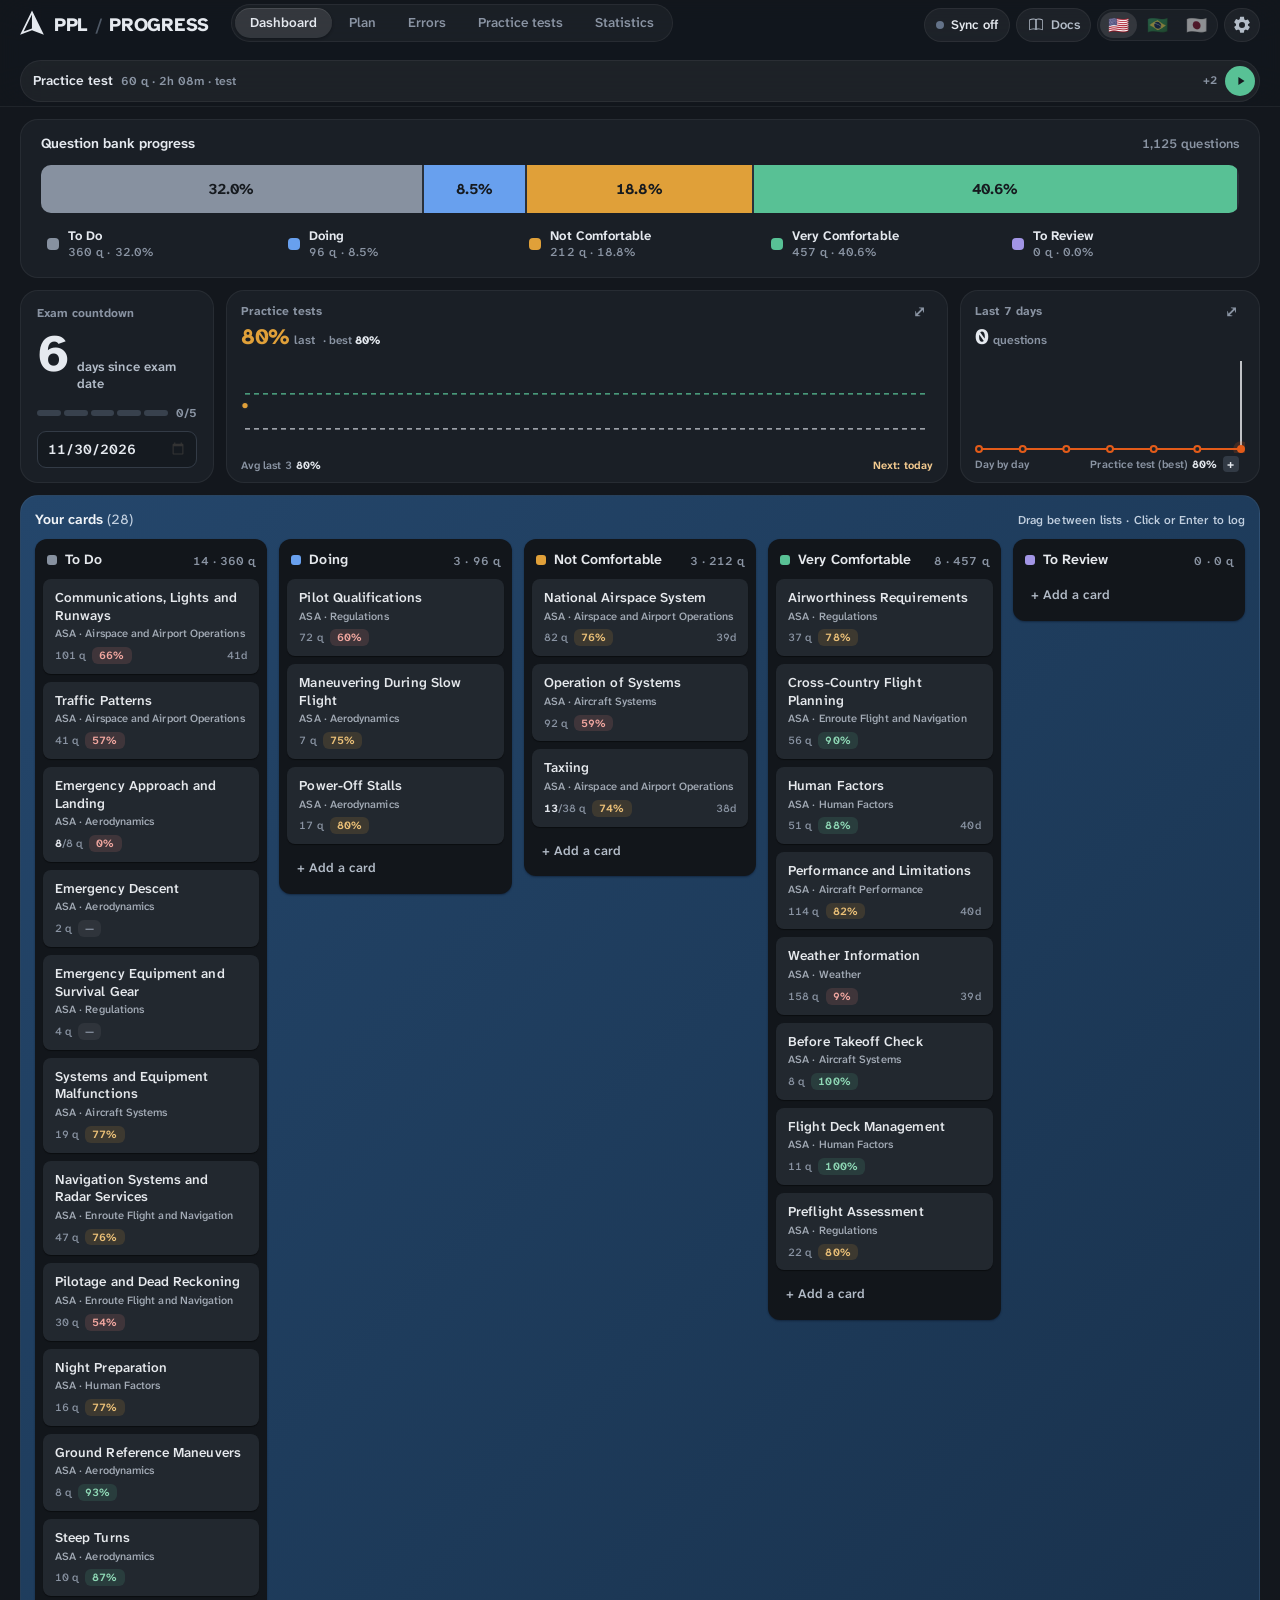
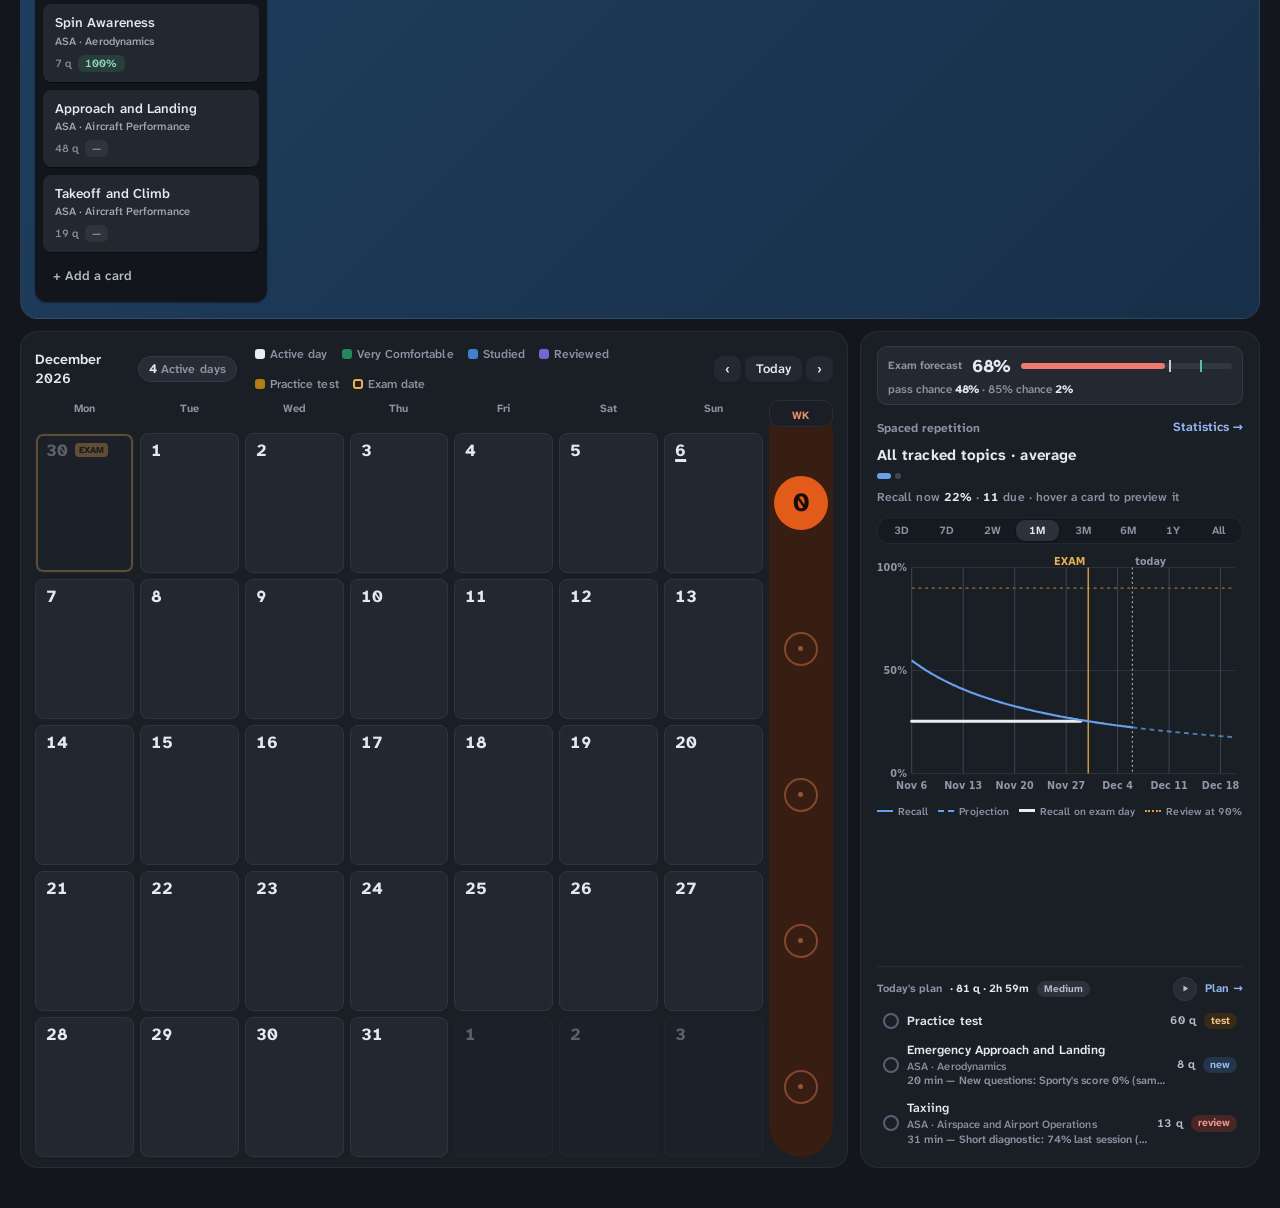
==== commit 344b8220: "Planner v2: evidence-based mastery, official ACS shares, one planning policy, AI test import - Evide" ====
--- a/index.html
+++ b/index.html
@@ -1151,6 +1151,21 @@
   margin-top: 6px;
   font-size: 14px;
 }
+/* why a topic is suggested (activity and main reasons): a quiet line under the plan row */
+.qwhy {
+  display: block;
+  font-size: 11px;
+  color: var(--muted);
+  white-space: nowrap;
+  overflow: hidden;
+  text-overflow: ellipsis;
+}
+.focuswhy {
+  margin-top: 6px;
+  font-size: 13px;
+  color: var(--muted);
+  line-height: 1.4;
+}
 
 /* modal */
 .modalbg {
@@ -2443,6 +2458,16 @@
   .tmeta .last {
     display: none;
   }
+  /* the ASA chapter takes its own line under the name (the row keeps the name and the score) */
+  .task:has(.tasa) {
+    flex-wrap: wrap;
+    row-gap: 2px;
+  }
+  .tasa {
+    order: 3;
+    flex: 1 0 100%;
+    margin-top: 0;
+  }
   .lanedots {
     display: flex;
     justify-content: center;
@@ -3383,6 +3408,10 @@
   background: #3f301e;
   color: #f1bc85;
 }
+.rchip.coverage {
+  background: #253338;
+  color: #a0d5e5;
+}
 .rchip.nodata {
   background: #312d42;
   color: #b8aaf6;
@@ -4297,6 +4326,130 @@
     overflow: hidden;
     text-overflow: ellipsis;
   }
+}
+/* importing a practice test analysed by an AI */
+.tsbtns {
+  display: flex;
+  gap: 8px;
+  flex-wrap: wrap;
+  justify-content: flex-end;
+}
+.modal.exmodal {
+  width: min(760px, 100%);
+}
+.exsrc {
+  display: flex;
+  gap: 8px;
+  flex-wrap: wrap;
+  margin: 8px 0;
+}
+.exfile {
+  position: relative;
+  display: inline-flex;
+  align-items: center;
+  padding: 6px 12px;
+  border-radius: 8px;
+  border: 1px solid var(--line2);
+  cursor: pointer;
+  font-size: 13px;
+}
+.exfile input {
+  position: absolute;
+  inset: 0;
+  opacity: 0;
+  cursor: pointer;
+}
+#exIn {
+  width: 100%;
+  box-sizing: border-box;
+  resize: vertical;
+  background: var(--panel2);
+  color: var(--ink);
+  border: 1px solid var(--line2);
+  border-radius: 8px;
+  padding: 8px 10px;
+  font:
+    12.5px/1.4 ui-monospace,
+    Menlo,
+    Consolas,
+    monospace;
+}
+#exPrev {
+  margin: 10px 0;
+  max-height: 46vh;
+  overflow: auto;
+  font-size: 13px;
+}
+.exhead {
+  margin-bottom: 6px;
+}
+.exmsg {
+  margin: 6px 0;
+  padding-left: 18px;
+}
+.exmsg.err {
+  color: #f39c96;
+}
+.exmsg.warn {
+  color: #e7c079;
+}
+.extab {
+  width: 100%;
+  border-collapse: collapse;
+  margin: 6px 0;
+}
+.extab th,
+.extab td {
+  text-align: left;
+  padding: 3px 4px;
+  border-bottom: 1px solid var(--line2);
+}
+.extab input {
+  width: 4.5em;
+}
+.extab select,
+.exq select {
+  max-width: 100%;
+  min-width: 0;
+}
+.exqhead {
+  margin: 8px 0 4px;
+  font-weight: 520;
+}
+.exunsure-k {
+  color: #e7c079;
+}
+.exqs {
+  display: flex;
+  flex-direction: column;
+  gap: 4px;
+}
+.exq {
+  display: flex;
+  flex-wrap: wrap;
+  align-items: center;
+  gap: 6px;
+  padding: 4px 8px;
+  border-radius: 6px;
+  background: var(--panel2);
+}
+.exq.unsure {
+  outline: 1px solid #e7c079;
+}
+.exq small {
+  color: var(--muted);
+}
+.exq .exdoubt {
+  color: #e7c079;
+  flex-basis: 100%;
+}
+.exqn {
+  min-width: 3em;
+  font-weight: 520;
+}
+.exqr {
+  width: 1.2em;
+  text-align: center;
 }
 
 /* ===== Statistics → Question bank layout =====
@@ -6192,6 +6345,23 @@
   height: 0;
   overflow: hidden;
   margin: 0;
+  pointer-events: none;
+}
+/* midnight in the plan grid: the study day runs on to the next morning, the hours after it are marked +1 */
+.wkh sup {
+  font-size: 8px;
+  margin-left: 1px;
+  opacity: 0.8;
+}
+.wks.mid {
+  border-top: 1px dashed rgba(159, 194, 245, 0.55);
+}
+.wkmid {
+  position: absolute;
+  left: 0;
+  right: 0;
+  height: 0;
+  border-top: 1px dashed rgba(159, 194, 245, 0.55);
   pointer-events: none;
 }
 
@@ -7765,6 +7935,18 @@
   color: var(--ink);
 }
 
+/* the header stays on top (and on phones the tab bar at the bottom): anything scrolled into view — a focused card,
+   a jump to a section — stops clear of them instead of underneath. layout.js sets the top padding to the header's real
+   height (2–3 rows on tablets); this is the starting value. */
+.nx {
+  scroll-padding-top: 76px;
+}
+@media (max-width: 640px) {
+  .nx {
+    scroll-padding-bottom: 170px;
+  }
+}
+
 /* ===== the new design — chrome: the header (a glass bar that stays on top) and the tabs ===== */
 .nx header.top {
   position: sticky;
@@ -8485,7 +8667,7 @@
     </section>
     <div class="statduo top">
     <section class="panel tshero">
-      <div class="srhead"><div><h2 class="section" data-t="tabTestsLong"></h2><div class="muted" data-t="tsSub"></div></div><button type="button" class="primary" id="tsAdd" data-t="tsAdd"></button></div>
+      <div class="srhead"><div><h2 class="section" data-t="tabTestsLong"></h2><div class="muted" data-t="tsSub"></div></div><div class="tsbtns"><button type="button" id="tsImport" data-t="exOpen"></button><button type="button" class="primary" id="tsAdd" data-t="tsAdd"></button></div></div>
       <div class="fckpis tskpis" id="tsKpis"></div>
       <div class="tstrend" id="tsTrendTxt"></div>
       <button type="button" class="linkbtn callink" data-t="calLink"></button>
@@ -8608,6 +8790,7 @@
       <div class="field"><span class="flabel" data-t="rightField"></span><div class="rightof"><input type="number" id="mRight" min="0" step="1" inputmode="numeric" aria-label="Right answers"><span data-t="ofWord"></span><input type="number" id="mOf" min="1" step="1" inputmode="numeric" aria-label="Questions"></div></div>
       <label class="field"><span class="flabel" data-t="scoreField"></span><input type="number" id="mScore" min="0" max="100" step="1" inputmode="numeric" data-ph="blankInProgress"></label>
     </div>
+    <label class="field"><span class="flabel" data-t="attemptField"></span><select id="mAttempt"><option value="first" data-t="att_first"></option><option value="repeat" data-t="att_repeat"></option><option value="after" data-t="att_after"></option></select></label>
     <div class="row2">
       <label class="field"><span class="flabel" data-t="status"></span><select id="mStatus"></select></label>
       <label class="field"><span class="flabel" data-t="date"></span><input type="date" id="mDate"></label>
@@ -8668,6 +8851,15 @@
     <p class="muted calhelp" data-t="calHelp"></p>
   </div>
 </div>
+<div class="modalbg" id="exbg" hidden>
+  <div class="modal exmodal" role="dialog" aria-modal="true" aria-labelledby="exTitle">
+    <div class="mhead"><div><h3 id="exTitle" data-t="exTitle"></h3><div class="muted" data-t="exSub"></div></div><button class="x" id="exClose" aria-label="Close">×</button></div>
+    <div class="exsrc"><button type="button" id="exPrompt" data-t="exCopyPrompt"></button><label class="exfile"><span data-t="exPickFile"></span><input type="file" id="exFile" accept=".json,.txt,application/json,text/plain"></label></div>
+    <textarea id="exIn" rows="6" spellcheck="false" data-ph="exPastePh"></textarea>
+    <div id="exPrev"></div>
+    <div class="mbtns"><button type="button" class="primary" id="exOk" data-t="exConfirm" disabled></button><button type="button" id="exCancel" data-t="cancel"></button></div>
+  </div>
+</div>
 <div class="modalbg" id="ptbg" hidden>
   <div class="modal" role="dialog" aria-modal="true" aria-labelledby="ptTitle">
     <div class="mhead"><div><h3 id="ptTitle" data-t="practiceTest"></h3><div class="muted" id="ptDesc"></div></div><button class="x" id="ptClose" aria-label="Close">×</button></div>
@@ -8708,6 +8900,7 @@
       <h2 id="focusName"></h2>
       <div class="muted focusmeta" id="focusMeta"></div>
       <div class="asaline focusasa" id="focusAsa" hidden></div>
+      <div class="focuswhy" id="focusWhy" hidden></div>
       <div class="focusring" id="focusRing"><div><b id="focusClock">0:00</b><small id="focusPlanned"></small></div></div>
       <div class="focusbtns"><button type="button" id="focusPause"></button><button type="button" class="primary" id="focusDone"></button></div>
       <button type="button" class="linkbtn" id="focusNotes" hidden></button>
@@ -8810,7 +9003,7 @@
 
 /* ===== module Config (js/core/config.js) =====
    public: TEMPLATE, STORE, fitMQ, fitH, TOPICS, STATUS, COLORS, DEF_SET0, PREF_DEF, LOCALE, DOCS_URL, docsUrl, ASA_CHAPTERS,
-           asaOf
+           asaOf, topicById, ACS_SOURCE, ACS_AREAS, ACS_TASK, EXAM_SHARE, examShare
    live values (getters on window, they follow your Settings): GOAL */
 const Config = (() => {
   const TEMPLATE = '<!doctype html>\n' + document.documentElement.outerHTML;
@@ -8907,6 +9100,106 @@
     const c = ASA_OF[i];
     return c ? { main: ASA_CHAPTERS[c[0]].name, also: c.slice(1).map(k => ASA_CHAPTERS[k].name) } : null;
   };
+  /* stable id of each topic (used by imported files instead of positions): the English name in lowercase with dashes,
+     "Weather Information" → "weather-information" */
+  TOPICS.forEach(
+    x =>
+      (x.id = x.name
+        .toLowerCase()
+        .replace(/[^a-z0-9]+/g, '-')
+        .replace(/^-|-$/g, ''))
+  );
+  const topicById = id => TOPICS.findIndex(x => x.id === id);
+
+  /* ================= SHARE OF THE FAA TEST (official, by ACS area) =================
+     The PAR test (Private Pilot Airplane, 60 scored questions) draws its questions by Area of Operation of the Private
+     Pilot ACS. ACS_AREAS holds the official share of each area; ACS_SOURCE says where it comes from and when it was
+     checked. The Sporty's topics are the ACS tasks themselves (Weather Information = I.C, Approach and Landing = IV …),
+     so each topic belongs to exactly one area (ACS_TASK).
+       share of topic i = share of its area × (bank questions of i ÷ bank questions of the area's topics)
+     The split inside an area by the size of the Sporty's bank is an APPROXIMATION (the bulletin gives areas, not tasks).
+     Areas VIII (Basic Instrument Maneuvers) and XII (Postflight Procedures) have no Sporty's topic: their 9% is kept as
+     "unmapped" — the forecast scores it with the average of the mapped topics (the same as spreading it over them) and
+     no plan can target it. The shares add up to 100% and each one is used once: as the probability that a question of
+     the test comes from that topic (never also multiplied by a number of questions). share × 60 is only a rough
+     reference for how many questions of a test may come from a topic, not a count any test guarantees. */
+  const ACS_SOURCE = {
+    shares: 'PSI, FAA Airman Knowledge Test — PAR Information Bulletin (© March 2024)',
+    sharesUrl: 'https://media.psiexams.com/faa/PAR_Information_Bulletin.pdf',
+    acs: 'FAA-S-ACS-6C, Private Pilot for Airplane Category ACS (November 2023)',
+    acsUrl: 'https://www.faa.gov/training_testing/testing/acs/private_airplane_acs_6.pdf',
+    test: 'FAA Airman Knowledge Testing Matrix (September 25, 2026): PAR, 60 questions, passing score 70',
+    checked: '2026-11-11',
+    note: 'The PSI bulletin could not be read directly (its site refuses automated access); the shares were corroborated by an independent guide updated 2026-09-26 and the area and task names by the FAA ACS document.',
+  };
+  const ACS_AREAS = [
+    { code: 'PA.I', name: 'Preflight Preparation', share: 22 },
+    { code: 'PA.II', name: 'Preflight Procedures', share: 13 },
+    { code: 'PA.III', name: 'Airport and Seaplane Base Operations', share: 7 },
+    { code: 'PA.IV', name: 'Takeoffs, Landings, and Go-Arounds', share: 20 },
+    { code: 'PA.V', name: 'Performance and Ground Reference Maneuvers', share: 3 },
+    { code: 'PA.VI', name: 'Navigation', share: 8 },
+    { code: 'PA.VII', name: 'Slow Flight and Stalls', share: 8 },
+    { code: 'PA.VIII', name: 'Basic Instrument Maneuvers', share: 7 },
+    { code: 'PA.IX', name: 'Emergency Operations', share: 7 },
+    { code: 'PA.XI', name: 'Night Operations', share: 3 },
+    { code: 'PA.XII', name: 'Postflight Procedures', share: 2 },
+  ];
+  /* the ACS task of each topic (same order as TOPICS) */
+  const ACS_TASK = [
+    'PA.III.A', // Communications, Lights and Runways — Communications, Light Signals, and Runway Lighting Systems
+    'PA.III.B', // Traffic Patterns
+    'PA.IX.B', // Emergency Approach and Landing (Simulated)
+    'PA.IX.A', // Emergency Descent
+    'PA.IX.D', // Emergency Equipment and Survival Gear
+    'PA.IX.C', // Systems and Equipment Malfunctions
+    'PA.VI.B', // Navigation Systems and Radar Services
+    'PA.VI.A', // Pilotage and Dead Reckoning
+    'PA.XI.A', // Night Preparation — Night Operations
+    'PA.V.B', // Ground Reference Maneuvers
+    'PA.V.A', // Steep Turns
+    'PA.I.B', // Airworthiness Requirements
+    'PA.I.D', // Cross-Country Flight Planning
+    'PA.I.H', // Human Factors
+    'PA.I.E', // National Airspace System
+    'PA.I.G', // Operation of Systems
+    'PA.I.F', // Performance and Limitations
+    'PA.I.A', // Pilot Qualifications
+    'PA.I.C', // Weather Information
+    'PA.II.F', // Before Takeoff Check
+    'PA.II.B', // Flight Deck Management
+    'PA.II.A', // Preflight Assessment
+    'PA.II.D', // Taxiing
+    'PA.VII.A', // Maneuvering During Slow Flight
+    'PA.VII.B', // Power-Off Stalls
+    'PA.VII.D', // Spin Awareness
+    'PA.IV.B', // Approach and Landing — Normal Approach and Landing
+    'PA.IV.A', // Takeoff and Climb — Normal Takeoff and Climb
+  ];
+  const areaOf = i => ACS_TASK[i].split('.').slice(0, 2).join('.');
+  const EXAM_SHARE = (() => {
+    const areaQ = {};
+    TOPICS.forEach((x, i) => (areaQ[areaOf(i)] = (areaQ[areaOf(i)] || 0) + x.q));
+    const topic = TOPICS.map(
+      (x, i) => (ACS_AREAS.find(a => a.code === areaOf(i)).share / 100) * (x.q / areaQ[areaOf(i)])
+    );
+    const mapped = topic.reduce((a, x) => a + x, 0);
+    return { topic, mapped, unmapped: 1 - mapped };
+  })();
+  /* { area, task, areaName, share (0–1, of the whole test), areaShare (0–1), estimated: true when the area holds
+     several topics (the split inside it is estimated) } */
+  const examShare = i => {
+    const code = areaOf(i),
+      a = ACS_AREAS.find(x => x.code === code);
+    return {
+      area: code,
+      task: ACS_TASK[i],
+      areaName: a.name,
+      share: EXAM_SHARE.topic[i],
+      areaShare: a.share / 100,
+      estimated: TOPICS.filter((_, k) => areaOf(k) === code).length > 1,
+    };
+  };
   const STATUS = ['Todo', 'Doing', 'Not Comfortable', 'Very Comfortable', 'To review'];
   const COLORS = ['#8791a0', '#68a0ee', '#e0a039', '#58c195', '#a295e5'];
   /* darker variants for tags drawn on the light "active day" background */
@@ -8952,6 +9245,12 @@
     docsUrl,
     ASA_CHAPTERS,
     asaOf,
+    topicById,
+    ACS_SOURCE,
+    ACS_AREAS,
+    ACS_TASK,
+    EXAM_SHARE,
+    examShare,
   };
 })();
 const {
@@ -8969,6 +9268,12 @@
   docsUrl,
   ASA_CHAPTERS,
   asaOf,
+  topicById,
+  ACS_SOURCE,
+  ACS_AREAS,
+  ACS_TASK,
+  EXAM_SHARE,
+  examShare,
 } = Config;
 
 /* ===== module Translations (i18n/translations.js) =====
@@ -10392,6 +10697,8 @@
     setEnergyHint: 'Used when you have not picked one today',
     setPlansTitle: 'Plans',
     setGridStart: 'Plan grid starts at',
+    setGridStartHint:
+      'Your study day runs from this hour to the same hour next morning: studying past midnight still counts for the day you started',
     setDeep: 'Deep work: one topic per',
     setDeepN: '{n} min of block',
     setDeepHint: 'Fewer topic switches inside a block (Cal Newport)',
@@ -10443,6 +10750,8 @@
     setEnergyHint: 'Usada quando você não escolheu uma hoje',
     setPlansTitle: 'Planos',
     setGridStart: 'A grade do plano começa às',
+    setGridStartHint:
+      'Seu dia de estudo vai desta hora até a mesma hora da manhã seguinte: estudar depois da meia-noite ainda conta para o dia em que você começou',
     setDeep: 'Deep work: um tópico a cada',
     setDeepN: '{n} min de bloco',
     setDeepHint: 'Menos trocas de tópico dentro de um bloco (Cal Newport)',
@@ -10495,6 +10804,7 @@
     setEnergyHint: '今日まだ選んでいないときに使用',
     setPlansTitle: 'プラン',
     setGridStart: 'プラン表の開始時刻',
+    setGridStartHint: '学習日はこの時刻から翌朝の同じ時刻まで。深夜0時を過ぎて勉強しても、始めた日の分として数えます',
     setDeep: 'ディープワーク：1トピックあたり',
     setDeepN: 'ブロック{n}分',
     setDeepHint: 'ブロック内のトピック切替を減らす（カル・ニューポート）',
@@ -11088,12 +11398,308 @@
   Object.assign(I18N.en, { last7: 'Last 7 days', dayByDay: 'Day by day' });
   Object.assign(I18N.pt, { last7: 'Últimos 7 dias', dayByDay: 'Dia a dia' });
   Object.assign(I18N.ja, { last7: '過去7日間', dayByDay: '日ごと' });
+  /* planner v2: kinds of attempt, why a topic is suggested, the activity, and importing a practice test analysed by an AI */
+  Object.assign(I18N.en, {
+    attemptField: 'Attempt',
+    att_first: 'First try / new questions',
+    att_repeat: 'Repeat of the same questions',
+    att_after: 'After seeing the answers',
+    rs_coverage: 'coverage',
+    reason_coverage: 'Not studied for a while: coverage keeps every topic coming back',
+    reason_weak: 'Estimated mastery below 70% (below your goal in the final stretch)',
+    act_newQ: 'New questions',
+    act_concept: 'Review the concept, then new questions',
+    act_guided: 'Guided examples',
+    act_retrieval: 'Recall without notes',
+    act_fluency: 'Fluency drill (timed)',
+    act_diagnostic: 'Short diagnostic',
+    why_last: '{r}/{n} last session',
+    why_lastExam: '{r}/{n} in the last practice test',
+    why_lastPct: '{p}% last session (sample unknown)',
+    why_lastExamPct: '{p}% in the last practice test',
+    why_sportys: "Sporty's score {p}% (sample unknown)",
+    why_examMisses: '{n} missed in an imported test',
+    why_tags: 'mostly {t}',
+    why_missTags: 'recent misses in {t}',
+    why_due: 'review due',
+    why_dueOver: 'review {d} d overdue',
+    why_mastery: 'estimated mastery {p}%',
+    why_understanding: 'missed while still remembered (understanding)',
+    why_forgetting: 'missed after a long gap (forgetting)',
+    why_pending: 'left undone in your plan',
+    why_idle: 'not studied for {d} days',
+    why_newMat: 'new material',
+    why_share: '{s}% of the test (ACS {a})',
+    why_shareEst: '≈{s}% of the test (ACS {a}, estimated inside the area)',
+    why_conf_low: 'little evidence yet',
+    why_conf_medium: 'some evidence',
+    why_conf_high: 'solid evidence',
+    exOpen: 'Import AI results',
+    exTitle: 'Import a practice test analysed by an AI',
+    exSub: 'Paste the JSON the AI gave you (or pick the file). Nothing changes until you confirm.',
+    exCopyPrompt: 'Copy the prompt for the AI',
+    exPickFile: 'Pick a .json / .txt file',
+    exPastePh: 'Paste the JSON here',
+    exConfirm: 'Import',
+    exModeFull: 'full result',
+    exModeErrors: 'misses only',
+    exCovComplete: 'every question listed',
+    exCovPartial: 'part of the test',
+    exWrongOnly: '{n} wrong (no overall score)',
+    exNoOverall: 'no overall score',
+    exTopic: 'Topic',
+    exRight: 'Right',
+    exTotal: 'Questions',
+    exErrorsNote:
+      'Misses only: no topic score is computed, topics not listed are not taken as known, and the topics with misses come up for review.',
+    exQuestions: '{n} questions',
+    exUnsureN: '{n} uncertain (check the topic)',
+    exUnclassified: '— not classified —',
+    exFailed: 'The import could not be applied; nothing was changed',
+    exDone: 'Practice test {id} imported',
+    exPromptCopied: 'Prompt copied: paste it in the AI with your results',
+    exPromptShown: 'The prompt is in the box: copy it from there',
+    exEmpty: 'Paste the JSON or pick a file',
+    exNotJson: 'This is not valid JSON',
+    exVersion: 'Unknown schemaVersion ({v}); this app reads version 1',
+    exNoId: 'examId is missing',
+    exBadDate: 'date is missing or not YYYY-MM-DD',
+    exFuture: 'The date is in the future',
+    exBadMode: 'mode must be "full" or "errorsOnly"',
+    exCoverageAssumed: 'coverage not given: taken as partial',
+    exBadCount: '{f}: counts must be whole numbers, 0 or more (or null)',
+    exRightOver: '{f}: more right answers than questions',
+    exSum: '{f}: right + wrong is not the total',
+    exBadQuestion: 'Question {n} is not valid',
+    exDupQuestion: 'Question {q} appears twice',
+    exUnknownTopic: 'Unknown topic "{id}": choose one in the preview',
+    exErrorType: 'Unknown errorType "{v}" (ignored)',
+    exUnclassifiedN: '{n} questions without a topic: they count in the overall score only',
+    exBadTopicRow: 'Topic row {n} is not valid',
+    exDupTopic: '{t} appears twice in the topic results',
+    exMismatch: '{t}: the topic result does not match its questions',
+    exUnknownResult: '{n} questions without a result (right or wrong): not counted',
+    exTotalMismatch: 'The topics add up to {a} questions, the overall total says {b}',
+    exNothing: 'No result to import',
+    exTopicNoScore: '{t}: no total or right answers, so no score for this topic',
+    exErrorsNoScore: '{t}: "misses only" cannot carry right answers or totals per topic',
+    exErrorsRight: '"misses only" cannot list right answers',
+    exMoreMisses: '{a} misses listed but the overall says {b} wrong',
+    exFewerMisses: '{a} of {b} misses listed: the rest stay unclassified',
+    exDupExam: 'Test {id} was already imported: nothing to add',
+    exDupContent: 'The same results were already imported as {id}',
+    exNot60: 'This test has {n} questions (the FAA test has 60)',
+  });
+  Object.assign(I18N.pt, {
+    attemptField: 'Tentativa',
+    att_first: 'Primeira tentativa / questões novas',
+    att_repeat: 'Repetição das mesmas questões',
+    att_after: 'Depois de ver as respostas',
+    rs_coverage: 'cobertura',
+    reason_coverage: 'Sem estudar há um tempo: a cobertura traz todo tópico de volta',
+    reason_weak: 'Domínio estimado abaixo de 70% (abaixo da sua meta na reta final)',
+    act_newQ: 'Questões novas',
+    act_concept: 'Rever o conceito e responder questões novas',
+    act_guided: 'Exemplos guiados',
+    act_retrieval: 'Recuperação sem consulta',
+    act_fluency: 'Prática de fluência (cronometrada)',
+    act_diagnostic: 'Diagnóstico curto',
+    why_last: '{r}/{n} na última sessão',
+    why_lastExam: '{r}/{n} no último simulado',
+    why_lastPct: '{p}% na última sessão (amostra desconhecida)',
+    why_lastExamPct: '{p}% no último simulado',
+    why_sportys: "nota Sporty's {p}% (amostra desconhecida)",
+    why_examMisses: '{n} erros num simulado importado',
+    why_tags: 'concentrados em {t}',
+    why_missTags: 'erros recentes em {t}',
+    why_due: 'revisão vencida',
+    why_dueOver: 'revisão vencida há {d} d',
+    why_mastery: 'domínio estimado {p}%',
+    why_understanding: 'errou ainda lembrando (compreensão)',
+    why_forgetting: 'errou depois de muito tempo (esquecimento)',
+    why_pending: 'ficou pendente no seu plano',
+    why_idle: 'sem estudar há {d} dias',
+    why_newMat: 'matéria nova',
+    why_share: '{s}% da prova (ACS {a})',
+    why_shareEst: '≈{s}% da prova (ACS {a}, estimado dentro da área)',
+    why_conf_low: 'pouca evidência ainda',
+    why_conf_medium: 'alguma evidência',
+    why_conf_high: 'evidência sólida',
+    exOpen: 'Importar resultado da IA',
+    exTitle: 'Importar simulado analisado por IA',
+    exSub: 'Cole o JSON que a IA gerou (ou escolha o arquivo). Nada muda até você confirmar.',
+    exCopyPrompt: 'Copiar o prompt para a IA',
+    exPickFile: 'Escolher arquivo .json / .txt',
+    exPastePh: 'Cole o JSON aqui',
+    exConfirm: 'Importar',
+    exModeFull: 'resultado completo',
+    exModeErrors: 'somente erros',
+    exCovComplete: 'todas as questões listadas',
+    exCovPartial: 'parte do simulado',
+    exWrongOnly: '{n} erradas (sem nota geral)',
+    exNoOverall: 'sem nota geral',
+    exTopic: 'Tópico',
+    exRight: 'Acertos',
+    exTotal: 'Questões',
+    exErrorsNote:
+      'Somente erros: nenhuma nota por tópico é calculada, tópicos ausentes não contam como dominados e os tópicos com erros entram para revisão.',
+    exQuestions: '{n} questões',
+    exUnsureN: '{n} incertas (confira o tópico)',
+    exUnclassified: '— sem classificação —',
+    exFailed: 'Não foi possível aplicar a importação; nada foi alterado',
+    exDone: 'Simulado {id} importado',
+    exPromptCopied: 'Prompt copiado: cole na IA junto com seus resultados',
+    exPromptShown: 'O prompt está na caixa: copie de lá',
+    exEmpty: 'Cole o JSON ou escolha um arquivo',
+    exNotJson: 'Isto não é um JSON válido',
+    exVersion: 'schemaVersion desconhecida ({v}); este app lê a versão 1',
+    exNoId: 'Falta o examId',
+    exBadDate: 'date ausente ou fora do formato AAAA-MM-DD',
+    exFuture: 'A data está no futuro',
+    exBadMode: 'mode deve ser "full" ou "errorsOnly"',
+    exCoverageAssumed: 'coverage não informado: considerado parcial',
+    exBadCount: '{f}: contagens devem ser inteiras, 0 ou mais (ou null)',
+    exRightOver: '{f}: mais acertos que questões',
+    exSum: '{f}: acertos + erros não dá o total',
+    exBadQuestion: 'A questão {n} não é válida',
+    exDupQuestion: 'A questão {q} aparece duas vezes',
+    exUnknownTopic: 'Tópico desconhecido "{id}": escolha um na prévia',
+    exErrorType: 'errorType desconhecido "{v}" (ignorado)',
+    exUnclassifiedN: '{n} questões sem tópico: contam só na nota geral',
+    exBadTopicRow: 'A linha de tópico {n} não é válida',
+    exDupTopic: '{t} aparece duas vezes nos resultados por tópico',
+    exMismatch: '{t}: o resultado do tópico não bate com as questões',
+    exUnknownResult: '{n} questões sem resultado (certo ou errado): não contam',
+    exTotalMismatch: 'Os tópicos somam {a} questões, o total geral diz {b}',
+    exNothing: 'Nenhum resultado para importar',
+    exTopicNoScore: '{t}: sem total ou acertos, então sem nota para este tópico',
+    exErrorsNoScore: '{t}: "somente erros" não pode trazer acertos ou totais por tópico',
+    exErrorsRight: '"somente erros" não pode listar acertos',
+    exMoreMisses: '{a} erros listados, mas o geral diz {b} errados',
+    exFewerMisses: '{a} de {b} erros listados: o resto fica sem classificação',
+    exDupExam: 'O simulado {id} já foi importado: nada a acrescentar',
+    exDupContent: 'Os mesmos resultados já foram importados como {id}',
+    exNot60: 'Este simulado tem {n} questões (a prova da FAA tem 60)',
+  });
+  Object.assign(I18N.ja, {
+    attemptField: '取り組み',
+    att_first: '初回／新しい問題',
+    att_repeat: '同じ問題の繰り返し',
+    att_after: '答えを見た後',
+    rs_coverage: '網羅',
+    reason_coverage: 'しばらく未学習：すべてのトピックが巡ってくるように',
+    reason_weak: '推定習熟度が70%未満（最終段階では目標未満）',
+    act_newQ: '新しい問題',
+    act_concept: '概念を復習してから新しい問題',
+    act_guided: 'ガイド付きの例題',
+    act_retrieval: '何も見ずに想起',
+    act_fluency: 'スピード練習（時間計測）',
+    act_diagnostic: '短い診断',
+    why_last: '前回のセッション {r}/{n}',
+    why_lastExam: '前回の模試 {r}/{n}',
+    why_lastPct: '前回のセッション {p}%（問題数不明）',
+    why_lastExamPct: '前回の模試 {p}%',
+    why_sportys: "Sporty'sのスコア {p}%（問題数不明）",
+    why_examMisses: 'インポートした模試で{n}問ミス',
+    why_tags: '主に{t}',
+    why_missTags: '最近のミス：{t}',
+    why_due: '復習期限',
+    why_dueOver: '復習が{d}日超過',
+    why_mastery: '推定習熟度 {p}%',
+    why_understanding: '覚えているうちのミス（理解）',
+    why_forgetting: '間が空いてからのミス（忘却）',
+    why_pending: 'プランで未完了',
+    why_idle: '{d}日間未学習',
+    why_newMat: '新しい内容',
+    why_share: '試験の{s}%（ACS {a}）',
+    why_shareEst: '試験の約{s}%（ACS {a}、エリア内は推定）',
+    why_conf_low: 'まだ根拠が少ない',
+    why_conf_medium: 'ある程度の根拠',
+    why_conf_high: '十分な根拠',
+    exOpen: 'AIの結果をインポート',
+    exTitle: 'AIが分析した模試をインポート',
+    exSub: 'AIが出したJSONを貼り付けるか、ファイルを選んでください。確定するまで何も変わりません。',
+    exCopyPrompt: 'AI用のプロンプトをコピー',
+    exPickFile: '.json / .txt ファイルを選ぶ',
+    exPastePh: 'ここにJSONを貼り付け',
+    exConfirm: 'インポート',
+    exModeFull: '全結果',
+    exModeErrors: 'ミスのみ',
+    exCovComplete: '全問を記載',
+    exCovPartial: '模試の一部',
+    exWrongOnly: '{n}問不正解（全体スコアなし）',
+    exNoOverall: '全体スコアなし',
+    exTopic: 'トピック',
+    exRight: '正解',
+    exTotal: '問題数',
+    exErrorsNote:
+      'ミスのみ：トピックのスコアは計算せず、記載のないトピックを習得済みとはみなさず、ミスのあったトピックを復習に回します。',
+    exQuestions: '{n}問',
+    exUnsureN: '{n}問が不確か（トピックを確認）',
+    exUnclassified: '— 未分類 —',
+    exFailed: 'インポートを適用できませんでした。何も変更していません',
+    exDone: '模試 {id} をインポートしました',
+    exPromptCopied: 'プロンプトをコピーしました：結果と一緒にAIに貼り付けてください',
+    exPromptShown: 'プロンプトはボックスにあります：そこからコピーしてください',
+    exEmpty: 'JSONを貼り付けるかファイルを選んでください',
+    exNotJson: '有効なJSONではありません',
+    exVersion: '不明なschemaVersion（{v}）。このアプリはバージョン1を読み込みます',
+    exNoId: 'examIdがありません',
+    exBadDate: 'dateがないか、YYYY-MM-DD形式ではありません',
+    exFuture: '日付が未来です',
+    exBadMode: 'modeは "full" か "errorsOnly" です',
+    exCoverageAssumed: 'coverageの指定なし：部分として扱います',
+    exBadCount: '{f}：件数は0以上の整数（またはnull）です',
+    exRightOver: '{f}：正解が問題数より多い',
+    exSum: '{f}：正解＋不正解が合計になりません',
+    exBadQuestion: '問題{n}が無効です',
+    exDupQuestion: '問題{q}が2回あります',
+    exUnknownTopic: '不明なトピック「{id}」：プレビューで選んでください',
+    exErrorType: '不明なerrorType「{v}」（無視します）',
+    exUnclassifiedN: 'トピックのない問題が{n}問：全体スコアにのみ数えます',
+    exBadTopicRow: 'トピック行{n}が無効です',
+    exDupTopic: '{t}がトピック結果に2回あります',
+    exMismatch: '{t}：トピックの結果が問題と一致しません',
+    exUnknownResult: '結果（正誤）のない問題が{n}問：数えません',
+    exTotalMismatch: 'トピックの合計は{a}問、全体の合計は{b}問です',
+    exNothing: 'インポートする結果がありません',
+    exTopicNoScore: '{t}：問題数か正解数がないため、このトピックのスコアはありません',
+    exErrorsNoScore: '{t}：「ミスのみ」ではトピックごとの正解数や問題数は使えません',
+    exErrorsRight: '「ミスのみ」では正解を記載できません',
+    exMoreMisses: 'ミスが{a}問記載されていますが、全体では{b}問不正解です',
+    exFewerMisses: '{b}問中{a}問のミスを記載：残りは未分類のままです',
+    exDupExam: '模試{id}はすでにインポート済み：追加なし',
+    exDupContent: '同じ結果が{id}としてすでにインポートされています',
+    exNot60: 'この模試は{n}問です（FAAの試験は60問）',
+  });
+  /* planner v2: the "How it is calculated" texts follow the new model */
+  Object.assign(I18N.en, {
+    formula:
+      "<p>A simplified model inspired by FSRS / SM-2. It keeps four things apart: the <b>observed result</b> (right / total), the estimated <b>mastery</b>, the <b>confidence</b> in it and the estimated <b>recall</b> today — a model, not a measurement of your memory. Moving a card is not a session.</p><pre>Evidence:   each result p with its sample n (a % alone: unknown → weighs as 15)\n            first try ×1 · repeat of the same questions ×0.3 · after seeing the answers ×0\nMastery:    m = (Σ w·n·p + 4·p̄) / (Σ w·n + 4),  w = attempt × 0.5^(age/45 d),  p̄ = your overall level\nConfidence: effective questions: low &lt; 10 · medium &lt; 30 · high ≥ 30\n\nRecall after t days:     R(t) = 1 / (1 + t / (9·S))\nFirst review:            S = 1 day (&lt; 70%) · 1.5 (70–84%) · 2 (≥ 85%)\nLater review (the day's FIRST attempt, recall R then):\n  p ≥ 70%   →  target S × (1 + 1.2 × p/100 × (1.5 − R))\n  60–69%    →  target S              (a weak result never lengthens the interval)\n  p &lt; 60%   →  target max(1, 0.4 × S)\n  S moves toward the target by min(1, n/15) × attempt weight\nUnder 8 questions (or the whole topic if smaller) is evidence, not a review.\n\nNext review = when R falls to {RV}% (Settings): last review + 9·S·(1/r − 1) days\nOrder of the lists = test questions at risk now: 60 × share × (1 − p), × 1.2 when due</pre><p>Reviewing a little later, once recall has dropped, grows S more than reviewing right away — the spacing effect. The white line is the recall you would still have on exam day if you stopped reviewing.</p>",
+    fcFormula:
+      "p(topic) = mastery × recall + 1/3 × (1 − recall)      (no result yet → your overall level)\nshare(topic) = its ACS area's official share, split inside the area by bank size\nunmapped areas (VIII, XII: 9%) → the average of the others\nexpected score μ = Σ share × p + 9% × average\nright answers X ~ BetaBinomial(60, μ, ± model error)\nchance to pass = P(X ≥ 42)   ·   chance of {G}% = P(X ≥ {GN})\nLost questions (topic) = 60 × share × (1 − p)",
+  });
+  Object.assign(I18N.pt, {
+    formula:
+      '<p>Modelo simplificado inspirado em FSRS / SM-2. Separa quatro coisas: o <b>resultado observado</b> (acertos / total), o <b>domínio</b> estimado, a <b>confiança</b> nele e a <b>retenção</b> estimada hoje — um modelo, não uma medição da sua memória. Mover um card não é sessão.</p><pre>Evidência:  cada resultado p com a amostra n (só %: desconhecida → pesa como 15)\n            primeira tentativa ×1 · repetição das mesmas questões ×0,3 · depois de ver as respostas ×0\nDomínio:    m = (Σ w·n·p + 4·p̄) / (Σ w·n + 4),  w = tentativa × 0,5^(idade/45 d),  p̄ = seu nível geral\nConfiança:  questões efetivas: baixa &lt; 10 · média &lt; 30 · alta ≥ 30\n\nRetenção após t dias:    R(t) = 1 / (1 + t / (9·S))\nPrimeira revisão:        S = 1 dia (&lt; 70%) · 1,5 (70–84%) · 2 (≥ 85%)\nRevisão seguinte (a PRIMEIRA tentativa do dia, retenção R naquele momento):\n  p ≥ 70%   →  alvo S × (1 + 1,2 × p/100 × (1,5 − R))\n  60–69%    →  alvo S                (resultado fraco nunca aumenta o intervalo)\n  p &lt; 60%   →  alvo max(1; 0,4 × S)\n  S anda até o alvo na proporção min(1; n/15) × peso da tentativa\nMenos de 8 questões (ou o tópico inteiro, se menor) é evidência, não revisão.\n\nPróxima revisão = quando R cai para {RV}% (Ajustes): última revisão + 9·S·(1/r − 1) dias\nOrdem das listas = questões da prova em risco agora: 60 × peso × (1 − p), × 1,2 se vencida</pre><p>Revisar um pouco depois, quando a retenção já caiu, aumenta mais o S do que revisar logo em seguida — o efeito de espaçamento. A linha branca é a retenção que você ainda teria no dia da prova se parasse de revisar.</p>',
+    fcFormula:
+      'p(tópico) = domínio × retenção + 1/3 × (1 − retenção)      (sem resultado → seu nível geral)\npeso(tópico) = % oficial da área ACS, dividido dentro da área pelo tamanho do banco\náreas sem tópico (VIII, XII: 9%) → média dos outros\nnota esperada μ = Σ peso × p + 9% × média\nacertos X ~ BetaBinomial(60, μ, ± erro do modelo)\nchance de passar = P(X ≥ 42)   ·   chance de {G}% = P(X ≥ {GN})\nQuestões perdidas (tópico) = 60 × peso × (1 − p)',
+  });
+  Object.assign(I18N.ja, {
+    formula:
+      '<p>FSRS／SM-2を参考にした簡易モデルです。4つを区別します：<b>観測した結果</b>（正解数／問題数）、推定<b>習熟度</b>、その<b>信頼度</b>、今日の推定<b>保持率</b> — 記憶の測定ではなくモデルです。カードの移動はセッションに数えません。</p><pre>根拠:     各結果 p と問題数 n（%のみ：不明 → 15として扱う）\n          初回 ×1 · 同じ問題の繰り返し ×0.3 · 答えを見た後 ×0\n習熟度:   m = (Σ w·n·p + 4·p̄) / (Σ w·n + 4),  w = 取り組み × 0.5^(経過/45日),  p̄ = 全体の水準\n信頼度:   実効問題数：低 &lt; 10 · 中 &lt; 30 · 高 ≥ 30\n\nt日後の保持率:   R(t) = 1 / (1 + t / (9·S))\n初回の復習:      S = 1日（70%未満）· 1.5（70–84%）· 2（85%以上）\n2回目以降（その日の最初の取り組み、その時点の保持率R）:\n  p ≥ 70%   →  目標 S × (1 + 1.2 × p/100 × (1.5 − R))\n  60–69%    →  目標 S              （弱い結果で間隔は延びない）\n  p &lt; 60%   →  目標 max(1, 0.4 × S)\n  Sは min(1, n/15) × 取り組みの重み の割合で目標へ動く\n8問未満（トピック全体がそれより少なければ全体）は根拠であって復習ではない。\n\n次の復習 = Rが{RV}%まで下がる時点（設定）：最終復習 + 9·S·(1/r − 1)日\nリストの順序 = 今落としそうな試験問題：60 × 比重 × (1 − p)、期限なら × 1.2</pre><p>少し忘れかけた頃に復習すると、すぐに復習するよりSが大きく伸びます（間隔効果）。白い線は、復習をやめた場合の試験当日の保持率です。</p>',
+    fcFormula:
+      'p(トピック) = 習熟度 × 保持率 + 1/3 × (1 − 保持率)      （結果なし → 全体の水準）\n比重 = ACSエリアの公式比率をエリア内で問題バンクの大きさで分割\nトピックのないエリア（VIII、XII：9%）→ 他の平均\n予想正答率 μ = Σ 比重 × p + 9% × 平均\n正解数 X ~ ベータ二項分布(60, μ, ± モデル誤差)\n合格確率 = P(X ≥ 42) · {G}%以上 = P(X ≥ {GN})\n失点（トピック）= 60 × 比重 × (1 − p)',
+  });
   return { I18N };
 })();
 const { I18N } = Translations;
 
 /* ===== module Util (js/core/util.js) =====
-   public: $, pad, iso, parse, todayISO, diffDays, esc, uid, TOTAL, flip */
+   public: $, pad, iso, parse, todayISO, nowMinutes, studyNow, setDayStart, diffDays, esc, uid, TOTAL, flip
+   The study day: it starts at the plan grid's first hour (Settings, 6:00 by default) and runs 24 hours, so studying
+   past midnight still belongs to the day you started (like the plan grid, which runs from 6:00 to 6:00). todayISO()
+   is that day; nowMinutes() counts from its midnight (00:30 after midnight is 24 × 60 + 30). */
 const Util = (() => {
   const $ = s => document.querySelector(s);
   const pad = n => String(n).padStart(2, '0');
@@ -11102,7 +11708,26 @@
     const [y, m, d] = s.split('-').map(Number);
     return new Date(y, m - 1, d, 12);
   };
-  const todayISO = () => iso(new Date());
+  /* minutes after midnight that still belong to the day before: the grid's first hour (Settings); 0 until the settings
+     are loaded, or where a test sets it */
+  let fixedStart = null;
+  const setDayStart = m => (fixedStart = m);
+  const dayStartMin = () => {
+    if (fixedStart != null) return fixedStart;
+    try {
+      return typeof pref === 'function' ? pref('gridStart') * 60 : 0;
+    } catch (e) {
+      return 0;
+    }
+  };
+  /* a Date whose calendar day is the study day (its clock time is shifted: only use its date) */
+  const studyNow = () => new Date(Date.now() - dayStartMin() * 60000);
+  const todayISO = () => iso(studyNow());
+  const nowMinutes = () => {
+    const n = new Date(),
+      m = n.getHours() * 60 + n.getMinutes();
+    return m < dayStartMin() ? m + 24 * 60 : m;
+  };
   const diffDays = (a, b) => Math.round((parse(b) - parse(a)) / 864e5);
   const esc = s =>
     String(s).replace(/[&<>"']/g, c => ({ '&': '&amp;', '<': '&lt;', '>': '&gt;', '"': '&quot;', "'": '&#39;' })[c]);
@@ -11131,9 +11756,9 @@
       el._flipT = setTimeout(() => (el.style.transition = ''), 200);
     });
   }
-  return { $, pad, iso, parse, todayISO, diffDays, esc, uid, TOTAL, flip };
+  return { $, pad, iso, parse, todayISO, nowMinutes, studyNow, setDayStart, diffDays, esc, uid, TOTAL, flip };
 })();
-const { $, pad, iso, parse, todayISO, diffDays, esc, uid, TOTAL, flip } = Util;
+const { $, pad, iso, parse, todayISO, nowMinutes, studyNow, setDayStart, diffDays, esc, uid, TOTAL, flip } = Util;
 
 /* ===== module Modal (js/ui/modal.js) =====
    public: modal, placeTip
@@ -11257,6 +11882,70 @@
     Array.isArray(arr) && arr.length >= OLD_TOPIC_COUNT && arr.length < TOPICS.length
       ? arr.concat(TOPICS.slice(arr.length).map(fill))
       : arr;
+  const ATTEMPTS = ['first', 'new', 'repeat', 'after'];
+  const WHY_ACTIVITIES = ['newQ', 'concept', 'guided', 'retrieval', 'fluency', 'diagnostic'];
+  const WHY_KEYS = [
+    'last',
+    'lastPct',
+    'sportys',
+    'examMisses',
+    'missTags',
+    'due',
+    'mastery',
+    'understanding',
+    'forgetting',
+    'pending',
+    'idle',
+    'newMat',
+    'share',
+  ];
+  /* an imported practice test as stored: unknown values stay unknown (null), never filled in */
+  function normExams(list) {
+    const ok = s => /^\d{4}-\d{2}-\d{2}$/.test(s || ''),
+      int = v => (Number.isInteger(v) && v >= 0 ? v : null),
+      str = (v, n) => (typeof v === 'string' && v.trim() ? v.trim().slice(0, n) : null);
+    return (Array.isArray(list) ? list : [])
+      .filter(x => x && ok(x.date) && str(x.examId, 80) && (x.mode === 'full' || x.mode === 'errors'))
+      .map(x => ({
+        id: String(x.id || uid()).slice(0, 40),
+        examId: str(x.examId, 80),
+        date: x.date,
+        platform: str(x.platform, 60),
+        mode: x.mode,
+        coverage: x.coverage === 'complete' ? 'complete' : 'partial',
+        total: int(x.total),
+        right: int(x.right),
+        wrong: int(x.wrong),
+        topics: (Array.isArray(x.topics) ? x.topics : [])
+          .filter(t => t && Number.isInteger(t.i) && TOPICS[t.i])
+          .map(t => ({
+            i: t.i,
+            total: int(t.total),
+            right: int(t.right),
+            wrong: int(t.wrong),
+            seconds: int(t.seconds),
+          })),
+        misses: (Array.isArray(x.misses) ? x.misses : [])
+          .filter(q => q && Number.isInteger(q.i) && TOPICS[q.i])
+          .slice(0, 300)
+          .map(q => ({
+            i: q.i,
+            qid: str(q.qid, 80),
+            tags: (Array.isArray(q.tags) ? q.tags : [])
+              .map(tg => str(tg, 40))
+              .filter(Boolean)
+              .slice(0, 6),
+            acs: str(q.acs, 30),
+            conf: Number.isFinite(q.conf) ? Math.max(0, Math.min(1, q.conf)) : null,
+            errorType: str(q.errorType, 20),
+            note: str(q.note, 500),
+            seconds: int(q.seconds),
+          })),
+        importedAt: +x.importedAt || 0,
+        ...(typeof x.sig === 'string' ? { sig: x.sig.slice(0, 20) } : {}),
+      }))
+      .slice(-300);
+  }
   function normalize(o) {
     if (o && typeof o === 'object' && Array.isArray(o.statuses) && o.statuses.length < TOPICS.length) {
       const n = o.statuses.length;
@@ -11287,17 +11976,29 @@
             TOPICS[e.topic] &&
             ['study', 'review', 'move'].includes(e.kind)
         )
-        .map(e => ({
-          id: e.id || uid(),
-          date: e.date,
-          topic: e.topic,
-          kind: e.kind,
-          from: e.from || null,
-          to: e.kind === 'move' ? e.to || e.status || null : null,
-          score: cl(e.score),
-          partial: !!e.partial,
-          demo: !!e.demo,
-        })),
+        .map(e => {
+          const r = {
+            id: e.id || uid(),
+            date: e.date,
+            topic: e.topic,
+            kind: e.kind,
+            from: e.from || null,
+            to: e.kind === 'move' ? e.to || e.status || null : null,
+            score: cl(e.score),
+            partial: !!e.partial,
+            demo: !!e.demo,
+          };
+          /* a session's sample (right answers of how many questions) and kind of attempt, when they were recorded —
+             records without them keep an unknown sample (nothing is invented) */
+          const n = Math.round(+e.total),
+            k = Math.round(+e.right);
+          if (e.kind !== 'move' && Number.isFinite(n) && n > 0 && Number.isFinite(k) && k >= 0 && k <= n) {
+            r.total = n;
+            r.right = k;
+          }
+          if (e.kind !== 'move' && ATTEMPTS.includes(e.attempt)) r.attempt = e.attempt;
+          return r;
+        }),
       settings:
         o.settings && typeof o.settings === 'object'
           ? {
@@ -11321,8 +12022,19 @@
       tests: Array.isArray(o.tests)
         ? o.tests
             .filter(x => x && ok(x.date))
-            .map(x => ({ id: x.id || uid(), date: x.date, q: +x.q || 60, score: cl(x.score) }))
+            .filter(x => !x.proj)
+            .map(x => ({
+              id: x.id || uid(),
+              date: x.date,
+              q: +x.q || 60,
+              score: cl(x.score),
+              /* a test imported from a file: the id of its record in exams, and its right answers */
+              ...(typeof x.exam === 'string' && x.exam ? { exam: x.exam.slice(0, 80) } : {}),
+              ...(Number.isInteger(x.right) && x.right >= 0 && x.right <= (+x.q || 60) ? { right: x.right } : {}),
+            }))
         : [],
+      /* practice tests imported from a file (see ExamImport): their topic results and misses, as evidence */
+      exams: normExams(o.exams),
       deadline: ok(o.deadline) ? o.deadline : '2026-11-30',
       /* error notebook: what you got wrong in a topic (topic -1 = practice test), shown again when it comes back */
       notes: (Array.isArray(o.notes) ? o.notes : [])
@@ -11354,6 +12066,8 @@
           min: +x.min,
           est: +x.est,
           src: x.src === 'focus' ? 'focus' : 'tick',
+          /* what the estimate covered: answering only, or answering and review (older ones: unknown, not used) */
+          ...(x.basis === 'answer' || x.basis === 'all' ? { basis: x.basis } : {}),
         }))
         .slice(-400),
       /* Kanban cards ticked "done today": card key (topic number or your card's id) → the date it was ticked */
@@ -11425,7 +12139,7 @@
   /* a saved study plan (see Schedule); anything malformed is dropped */
   function normPlan(p) {
     const ok = s => /^\d{4}-\d{2}-\d{2}$/.test(s || ''),
-      mins = v => Number.isInteger(v) && v >= 0 && v <= 1440;
+      mins = v => Number.isInteger(v) && v >= 0 && v <= 48 * 60; /* a block may run past midnight (the study day) */
     if (!p || typeof p !== 'object' || !['daily', 'weekly'].includes(p.type) || !ok(p.start)) return null;
     const blocks = {};
     Object.entries(p.blocks && typeof p.blocks === 'object' ? p.blocks : {}).forEach(([d, rs]) => {
@@ -11468,6 +12182,23 @@
             .map(x => ({ i: x.i, m: Math.max(0, Math.round(+x.m)) }))
             .slice(0, 8);
         if (it.kind === 'reflect' && typeof it.of === 'string') o.of = it.of.slice(0, 40);
+        /* why the planner chose a topic block (shown under it): the activity and the main reasons, as planned */
+        if (it.kind === 'topic' && WHY_ACTIVITIES.includes(it.activity)) o.activity = it.activity;
+        if (it.kind === 'topic' && ['low', 'medium', 'high'].includes(it.conf)) o.conf = it.conf;
+        if (it.kind === 'topic' && Array.isArray(it.why))
+          o.why = it.why
+            .filter(w => w && WHY_KEYS.includes(w.k))
+            .slice(0, 10)
+            .map(w =>
+              Object.fromEntries(
+                Object.entries(w)
+                  .filter(([k, v]) => k.length <= 8 && (typeof v !== 'object' || (Array.isArray(v) && v.length <= 3)))
+                  .map(([k, v]) => [
+                    k,
+                    Array.isArray(v) ? v.map(x => String(x).slice(0, 40)) : typeof v === 'string' ? v.slice(0, 20) : v,
+                  ])
+              )
+            );
         if (it.custom) o.custom = true;
         if (it.check) o.check = true;
         if (it.check && Number.isFinite(+it.checkedAt) && +it.checkedAt > 0) o.checkedAt = +it.checkedAt;
@@ -11585,6 +12316,7 @@
         ...(state.plans || []),
         ...(state.cards || []),
         ...(state.notes || []),
+        ...(state.exams || []),
       ].map(x => x.id)
     );
     state.deleted ??= {};
@@ -11731,7 +12463,7 @@
   }
   function streakInfo() {
     const set = new Set(state.events.map(e => e.date).concat((state.tests || []).map(x => x.date)));
-    const d = new Date();
+    const d = studyNow();
     const todayDone = set.has(iso(d));
     if (!todayDone) d.setDate(d.getDate() - 1);
     let n = 0;
@@ -12438,21 +13170,59 @@
 } = Dashboard;
 
 /* ===== module SpacedRepetition (js/model/spaced-repetition.js) =====
-   public: recall, addDays, isTracked, srModel, srAll, scoreAt */
+   public: recall, addDays, isTracked, srModel, srAll, scoreAt, evidenceOf, chanceAt, UNKNOWN_N, REP_MIN_N */
 const SpacedRepetition = (() => {
-  /* ================= SPACED REPETITION (DEMO MODEL) =================
-   R(t) = 1 / (1 + t / (9·S))      recall t days after the last session; S = days until recall falls to 90%
-   first session:   S = 1 (score < 70) · 1.5 (70–84) · 2 (≥ 85)
-   later session with score p, when recall had fallen to R:
-     p ≥ 70  →  S ← S · (1 + 1.2 · p/100 · (1.5 − R))
-     60–69   →  S ← S · 1.2
-     p < 60  →  S ← max(1, 0.4 · S)
-   next review = when recall falls to the review threshold r (Settings, default 90 %):
-                 last session + 9·S·(1/r − 1) days  (r = 90 % gives exactly S days)
-   priority = (1 − R_now + 0.05 · min(days overdue, 10)) · √questions · list weight · (1 + max(0, 85 − score)/100)
-*/
+  /* ================= WHAT THE APP KNOWS ABOUT A TOPIC =================
+   Four separate things, never mixed:
+     observed result  what a session or a test showed: right / total (or only a %, for records saved before counts
+                      were kept — their number of questions stays UNKNOWN, it is never invented)
+     mastery          estimated share of the topic's questions you can answer, from all your results
+     confidence       how much evidence that estimate rests on (effective number of questions)
+     retention        ESTIMATED share of it still in memory today — a model, not a measurement of your memory
+
+   EVIDENCE. Every scored session (Kanban log, plan tick with a score) and every topic result of an imported practice
+   test is one observation: score p, sample n (questions; unknown → weighs as UNKNOWN_N = 15, the app's usual session)
+   and the kind of attempt:
+       first / new questions            weight 1     what you know
+       repeat (the same questions)      weight 0.3   partly remembering the answers
+       after seeing the answer          weight 0     no evidence (you just read it) — not a review either
+   Records without a kind: the first of a day counts as a first attempt, a later one the same day as a repeat (a retake
+   of the same set), so the BEST score of a day never replaces the first one.
+
+   MASTERY  m = (Σ w·n·p + K·p̄) / (Σ w·n + K),   K = 4,   w = attempt weight × 0.5^(age in days / 45)
+            p̄ = your overall level: the same weighted average over ALL topics, pulled toward 50% by 30 questions (50%
+            when there is nothing at all) — a topic with little evidence is assumed to be like the rest of your work,
+            not like a guess. With p̄ = 50%:
+            2/2 → 67%, 40/40 → 95%; 50% then 100% on the same questions → 60%. A topic with no evidence at all gets p̄,
+            marked as an assumption (low confidence).
+   CONFIDENCE  N = Σ w·n effective questions: low under 10, medium under 30, high from 30 — and never "high" when
+            every result behind it has an unknown sample (a % without a count).
+
+   SPACED REPETITION (a review = a day with at least one retrieval of REP_MIN_N = 8 questions or more (or the whole
+   topic, when it is smaller), or of unknown size; smaller samples count toward mastery but do not reset the review clock, so a few right answers in a practice
+   test never postpone the review of a whole topic)
+     R(t) = 1 / (1 + t / (9·S))      estimated recall t days after the last review; S = days until it falls to 90%
+     first review:   S = 1 (score < 70) · 1.5 (70–84) · 2 (≥ 85)
+     later review with score p (the day's first attempt), when recall had fallen to R:
+         target  p ≥ 70  →  S · (1 + 1.2 · p/100 · (1.5 − R))
+                 60–69   →  S                    (a weak result never lengthens the interval)
+                 p < 60  →  max(1, 0.4 · S)
+         S moves toward the target by λ = attempt weight × min(1, n / 15): a 40-question session moves it fully,
+         4 questions barely; a record of unknown size moves it fully (as before counts were kept).
+     a low score is ONE event: it lowers S once here and lowers mastery once — nothing else multiplies it again.
+     Why it was low (explains the suggested activity, changes no number): recall was still ≥ 85% when you got it wrong
+     → understanding; otherwise → forgetting.
+   next review = when R falls to the review threshold r (Settings, default 90 %): last review + 9·S·(1/r − 1) days.
+   An imported "errors only" test with misses in a topic after its last review makes the topic due now.
+   need (the order of the "needs recall" lists) = expected misses now × exam share × 60, × 1.2 when due.            */
+  const UNKNOWN_N = 15,
+    REP_MIN_N = 8,
+    PRIOR_K = 4,
+    POOL_K = 30,
+    PRIOR_P = 0.5,
+    MASTERY_HALF = 45,
+    ATTEMPT_W = { first: 1, new: 1, repeat: 0.3, after: 0 };
   const SR_LISTS = ['Very Comfortable', 'Not Comfortable', 'To review'];
-  const LISTW = { 'Not Comfortable': 1.4, 'To review': 1.3, 'Very Comfortable': 1 };
   const recall = (dt, S) => 1 / (1 + Math.max(0, dt) / (9 * S));
   const addDays = (s, n) => {
     const d = parse(s);
@@ -12467,46 +13237,194 @@
       )
     );
   }
-  function srModel(i, asOf, before) {
-    const today = asOf || todayISO(),
-      by = {};
+  /* the observations of topic i up to a date: sessions (with their attempt kind) and imported test results.
+     Projected sessions of a weekly plan (proj) are reviews for the schedule but never evidence of mastery. */
+  function evidenceOf(i, today, before) {
+    const inRange = d => (before ? d < today : d <= today),
+      out = [],
+      seen = {};
     state.events.forEach(e => {
-      if (
-        e.topic === i &&
-        (e.kind === 'study' || e.kind === 'review') &&
-        !e.partial &&
-        (before ? e.date < today : e.date <= today)
-      )
-        (by[e.date] ??= []).push(e);
+      if (e.topic !== i || (e.kind !== 'study' && e.kind !== 'review') || e.partial || !inRange(e.date)) return;
+      const first = !seen[e.date];
+      seen[e.date] = true;
+      const attempt = e.attempt || (first ? 'first' : 'repeat');
+      out.push({
+        date: e.date,
+        p: e.score,
+        right: e.right ?? null,
+        total: e.total ?? null,
+        attempt,
+        src: e.proj ? 'proj' : 'log',
+        id: e.id,
+      });
     });
+    (state.exams || []).forEach(x => {
+      if (!inRange(x.date)) return;
+      const r = (x.topics || []).find(t => t.i === i && t.total > 0 && t.right != null);
+      if (r)
+        out.push({
+          date: x.date,
+          p: Math.round((100 * r.right) / r.total),
+          right: r.right,
+          total: r.total,
+          attempt: 'new',
+          src: 'exam',
+          exam: x.examId,
+          id: x.id,
+        });
+    });
+    return out.sort((a, b) => a.date.localeCompare(b.date));
+  }
+  const nOf = o => (o.total > 0 ? o.total : UNKNOWN_N);
+  /* weighted evidence of a topic (no prior): { num, den, known (has a count), unknownN } */
+  function weigh(ev, today) {
+    let num = 0,
+      den = 0,
+      unknownN = false,
+      known = false;
+    ev.forEach(o => {
+      const w = ATTEMPT_W[o.attempt] * Math.pow(0.5, Math.max(0, diffDays(o.date, today)) / MASTERY_HALF),
+        n = nOf(o);
+      if (o.total > 0) known = true;
+      else unknownN = true;
+      num += w * n * (o.p / 100);
+      den += w * n;
+    });
+    return { num, den, known, unknownN };
+  }
+  const measured = ev => ev.filter(o => o.src !== 'proj' && o.p != null && ATTEMPT_W[o.attempt] > 0);
+  /* p̄: your overall level on a date, from every topic's evidence (or its Sporty's score when it has none) */
+  let _pool = null;
+  function poolMean(today, before, skip) {
+    const key = [
+      today,
+      before,
+      skip ? [...skip].join() : '',
+      state.events.length,
+      (state.events.at(-1) || {}).id,
+      (state.exams || []).length,
+      state.scores.join(),
+    ].join('|');
+    if (_pool && _pool.k === key) return _pool.v;
+    let num = 0,
+      den = 0;
+    TOPICS.forEach((_, i) => {
+      let ev = measured(evidenceOf(i, today, before));
+      if (skip && skip.size) ev = ev.filter(o => !(o.src === 'exam' && skip.has(o.exam)));
+      const w = weigh(ev, today);
+      if (w.den) {
+        num += w.num;
+        den += w.den;
+      } else {
+        const b = today !== todayISO() ? scoreAt(i, today) : state.scores[i];
+        if (b != null) {
+          num += UNKNOWN_N * (b / 100);
+          den += UNKNOWN_N;
+        }
+      }
+    });
+    /* itself pulled toward 50% by 30 questions, so one topic's few results never become "your level" */
+    const v = (num + POOL_K * PRIOR_P) / (den + POOL_K);
+    _pool = { k: key, v };
+    return v;
+  }
+  /* skip: exam ids whose topic results must be left out (the blended forecast already counts their overall score) */
+  function srModel(i, asOf, before, skip) {
+    const today = asOf || todayISO();
+    let ev = evidenceOf(i, today, before);
+    if (skip && skip.size) ev = ev.filter(o => !(o.src === 'exam' && skip.has(o.exam)));
+    /* --- mastery and confidence (projections and "after the answer" excluded) --- */
+    const meas = measured(ev),
+      W = weigh(meas, today);
+    let { num, den, unknownN, known } = W;
+    /* no scored session yet: the topic's Sporty's score (or the one known on that date), of unknown size */
+    let base = null;
+    if (!meas.length) {
+      base = asOf && asOf !== todayISO() ? scoreAt(i, today) : state.scores[i];
+      if (base != null) {
+        num += UNKNOWN_N * (base / 100);
+        den += UNKNOWN_N;
+        unknownN = true;
+      }
+    }
+    const pbar = poolMean(today, before, skip),
+      prior = !den,
+      mastery = (num + PRIOR_K * pbar) / (den + PRIOR_K);
+    /* --- reviews (one per day: the day's first attempt that is a retrieval) --- */
+    const days = {};
+    ev.forEach(o => {
+      if (o.attempt === 'after') return;
+      if (o.total > 0 && o.total < Math.min(REP_MIN_N, TOPICS[i].q)) return;
+      if (!days[o.date]) days[o.date] = o;
+    });
+    /* sessions logged without a score still count as reviews (score: the one known then) */
     const reps = [];
     let S = 0,
-      prev = null;
-    Object.keys(by)
+      prev = null,
+      diag = null;
+    Object.keys(days)
       .sort()
       .forEach(d => {
-        const sc = by[d].map(e => e.score).filter(v => v != null),
-          p = sc.length ? Math.max(...sc) : ((asOf ? scoreAt(i, d) : state.scores[i]) ?? 70);
+        const o = days[d],
+          p = o.p ?? (asOf ? scoreAt(i, d) : state.scores[i]) ?? 70,
+          lam = (ATTEMPT_W[o.attempt] ?? 1) * Math.min(1, nOf(o) / UNKNOWN_N);
         let Rb = null;
-        if (prev == null) S = p >= 85 ? 2 : p >= 70 ? 1.5 : 1;
-        else {
+        if (prev == null) {
+          S = p >= 85 ? 2 : p >= 70 ? 1.5 : 1;
+          diag = p < 60 ? 'understanding' : null;
+        } else {
           Rb = recall(diffDays(prev, d), S);
-          S = p >= 70 ? S * (1 + 1.2 * (p / 100) * (1.5 - Rb)) : p >= 60 ? S * 1.2 : Math.max(1, 0.4 * S);
+          const target = p >= 70 ? S * (1 + 1.2 * (p / 100) * (1.5 - Rb)) : p >= 60 ? S : Math.max(1, 0.4 * S);
+          S = Math.max(1, S + lam * (target - S));
+          diag = p < 70 ? (Rb >= 0.85 ? 'understanding' : 'forgetting') : null;
         }
-        reps.push({ date: d, p, Rb, S });
+        reps.push({ date: d, p, Rb, S, n: o.total ?? null, src: o.src, attempt: o.attempt });
         prev = d;
       });
-    const m = { i, reps, tracked: isTracked(i), R: null, S: null, over: null, p: state.scores[i] };
+    const last = meas[meas.length - 1] || null;
+    const m = {
+      i,
+      reps,
+      tracked: isTracked(i),
+      R: null,
+      S: null,
+      over: null,
+      /* observed: the last result (score, and right/total when known) */
+      p: last ? last.p : base,
+      obs: last ? { p: last.p, right: last.right, total: last.total, date: last.date, src: last.src } : null,
+      mastery,
+      prior /* nothing known about the topic: mastery = your overall level, an assumption */,
+      nEff: den,
+      conf: den / (den + 20),
+      confLevel: den < 10 ? 'low' : den < 30 || !known ? 'medium' : 'high',
+      unknownN,
+      diag,
+    };
     if (reps.length) {
       const l = reps[reps.length - 1],
         tn = diffDays(l.date, today),
         iv = Math.max(1, Math.round(9 * l.S * (1 / pref('reviewAt') - 1)));
-      Object.assign(m, { R: recall(tn, l.S), S: l.S, last: l.date, p: l.p, next: addDays(l.date, iv), over: tn - iv });
+      Object.assign(m, { R: recall(tn, l.S), S: l.S, last: l.date, next: addDays(l.date, iv), over: tn - iv });
     }
-    const w = LISTW[state.statuses[i]] || 0.8,
-      gap = 1 + Math.max(0, GOAL - (m.p ?? 70)) / 100;
-    m.pr = (reps.length ? 1 - m.R + 0.05 * Math.min(Math.max(m.over, 0), 10) : 0.45) * Math.sqrt(TOPICS[i].q) * w * gap;
+    /* misses imported from an "errors only" test after the last review: due now */
+    const miss = (state.exams || [])
+      .filter(x => x.mode === 'errors' && (before ? x.date < today : x.date <= today) && (!m.last || x.date >= m.last))
+      .map(x => ({ date: x.date, n: (x.misses || []).filter(q => q.i === i).length, exam: x.examId }))
+      .filter(x => x.n > 0);
+    if (miss.length) {
+      m.examMisses = miss[miss.length - 1];
+      if (reps.length) m.over = Math.max(m.over, 0);
+    }
+    const share = typeof examShare === 'function' ? examShare(i).share : TOPICS[i].q / TOTAL;
+    m.pr = 60 * share * (1 - chanceAt(m, today)) * (m.over != null && m.over >= 0 ? 1.2 : 1);
     return m;
+  }
+  /* chance of answering a question of the topic right on a date: mastery × recall + 1/3 × (1 − recall)
+     (unknown mastery → 50%) */
+  function chanceAt(m, date) {
+    /* (a topic with no evidence uses your overall level p̄, see mastery) */
+    const R = m.reps.length ? recall(diffDays(m.last, date), m.S) : 1;
+    return pRight(m.mastery * 100, R);
   }
   function srAll(asOf, before) {
     return TOPICS.map((_, i) => srModel(i, asOf, before))
@@ -12518,29 +13436,34 @@
     let best = null,
       bd = '';
     state.events.forEach(e => {
-      if (e.topic === i && e.score != null && e.date <= d && e.date >= bd) {
+      if (e.topic === i && e.score != null && !e.proj && e.date <= d && e.date >= bd) {
         best = e.score;
         bd = e.date;
       }
     });
     return best != null ? best : TOPICS[i].score;
   }
-  return { recall, addDays, isTracked, srModel, srAll, scoreAt };
+  return { recall, addDays, isTracked, srModel, srAll, scoreAt, evidenceOf, chanceAt, UNKNOWN_N, REP_MIN_N };
 })();
-const { recall, addDays, isTracked, srModel, srAll, scoreAt } = SpacedRepetition;
+const { recall, addDays, isTracked, srModel, srAll, scoreAt, evidenceOf, chanceAt, UNKNOWN_N, REP_MIN_N } =
+  SpacedRepetition;
 
 /* ===== module Forecast (js/model/forecast.js) =====
    live value (getter): GOAL_N = right answers needed for your goal (85% → 51 of 60)
    public: EXAM_Q, PASS_N, betaBinomTail, binomTail, pRight, forecastMu, forecast */
 const Forecast = (() => {
   /* ================= EXAM FORECAST (mechanical) =================
-   p_i  = chance of answering a question of topic i right
-        = last score_i × recall_i + 1/3 × (1 − recall_i)         (unknown score → 50%; 1/3 = guessing among 3 options)
-   The FAA test draws 60 questions; here each one comes from topic i with probability w_i = q_i / (all questions, 1,125).
-   μ    = Σ w_i · p_i                         expected score
+   p_i  = chance of answering a question of topic i right on that day
+        = mastery_i × recall_i + 1/3 × (1 − recall_i)            (unknown mastery → 50%; 1/3 = guessing among 3 options)
+          mastery and recall are ESTIMATES (see SpacedRepetition): the forecast is a model, not a measurement
+   The FAA test draws 60 questions; each comes from topic i with probability w_i = its official share of the test
+   (ACS area share split inside the area by bank size — see Config.examShare). The 9% of areas with no Sporty's topic
+   (Basic Instrument Maneuvers, Postflight Procedures) is scored with the average of the mapped topics.
+   μ    = Σ w_i · p_i + unmapped · (Σ w_i · p_i / Σ w_i)      expected score
    X    ~ Binomial(60, μ)                     number of right answers
    P(pass) = P(X ≥ 42) (70%),  P(goal) = P(X ≥ 51) (85%)
-   The chances use a beta-binomial: μ itself is uncertain by ±sd points (the model's error against your practice tests).                                   */
+   The chances use a beta-binomial: μ itself is uncertain by ±sd points (the model's error against your practice tests).
+   skip: imported tests whose topic results are left out (the blended forecast counts their overall score instead). */
   const EXAM_Q = 60,
     PASS_N = 42,
     _goalN = () => Math.ceil((EXAM_Q * GOAL) / 100 - 1e-9);
@@ -12591,21 +13514,21 @@
   const GUESS = 1 / 3,
     MODEL_SD0 = 6;
   const pRight = (sc, R) => (sc == null ? 0.5 : Math.max(0, Math.min(1, (R * sc) / 100 + (1 - R) * GUESS)));
-  function forecastMu(asOf, at) {
+  function forecastMu(asOf, at, skip) {
     asOf = asOf || todayISO();
     at = at || asOf;
     let mu = 0;
     const parts = [];
     TOPICS.forEach((x, i) => {
-      const m = srModel(i, asOf),
-        w = x.q / TOTAL;
-      const sc = m.reps.length ? m.reps[m.reps.length - 1].p : asOf === todayISO() ? state.scores[i] : scoreAt(i, asOf);
-      const R = m.reps.length ? recall(diffDays(m.reps[m.reps.length - 1].date, at), m.reps[m.reps.length - 1].S) : 1;
-      const p = pRight(sc, R);
+      const m = srModel(i, asOf, false, skip),
+        w = examShare(i).share,
+        p = chanceAt(m, at);
       mu += w * p;
-      parts.push({ i, w, p, known: sc != null, lost: EXAM_Q * w * (1 - p) });
+      parts.push({ i, w, p, known: !m.prior, lost: EXAM_Q * w * (1 - p) });
     });
-    return { mu, parts };
+    const mapped = EXAM_SHARE.mapped;
+    mu += EXAM_SHARE.unmapped * (mu / mapped);
+    return { mu, parts, unmapped: EXAM_SHARE.unmapped };
   }
   /* uncertainty of the model (percentage points): its typical error against your last 5 practice tests
    (root-mean-square, 4–12), or 6 until there are 3 tests */
@@ -12621,16 +13544,18 @@
         '|' +
         (state.events.at(-1) || {}).id +
         '|' +
+        (state.exams || []).length +
+        '|' +
         state.scores.join();
     if (_msd && _msd.k === key) return _msd.v;
-    const r = tests.map(x => x.score - forecastMu(x.date).mu * 100);
+    const r = tests.map(x => x.score - forecastMu(x.date, null, x.exam ? new Set([x.exam]) : null).mu * 100);
     const v =
       r.length >= 3 ? Math.max(4, Math.min(12, Math.sqrt(r.reduce((a, x) => a + x * x, 0) / r.length))) : MODEL_SD0;
     _msd = { k: key, v };
     return v;
   }
-  function forecast(asOf, at) {
-    const f = forecastMu(asOf, at),
+  function forecast(asOf, at, skip) {
+    const f = forecastMu(asOf, at, skip),
       sd = modelSD();
     return { ...f, sd, pass: betaBinomTail(EXAM_Q, f.mu, sd, PASS_N), goal: betaBinomTail(EXAM_Q, f.mu, sd, GOAL_N) };
   }
@@ -12644,6 +13569,7 @@
 const PracticeTestModel = (() => {
   /* ===== practice tests: blended score, regression, calibration, cadence =====
    blended score = (1 − w) × question-bank model + w × age-weighted average of the last 3 scored practice tests
+                   (the model part leaves out the topic results of those same tests when they were imported)
                    test weight 0.5^(age / half-life), half-life from Settings (default 10 days),  W = sum of the weights,  w = W / (W + 2)
    pass / 85% chances: beta-binomial around the blended score (model error and test spread combined).
    trend         = least-squares line  score = a + b × day   (R² = 1 − SSres / SStot), shown from 4 scored tests
@@ -12653,7 +13579,7 @@
   const TEST_Q = 60;
   function scoredTests(upTo) {
     return (state.tests || [])
-      .filter(x => x.score != null && (!upTo || x.date <= upTo))
+      .filter(x => x.score != null && !x.proj && (!upTo || x.date <= upTo))
       .slice()
       .sort((a, b) => a.date.localeCompare(b.date));
   }
@@ -12672,9 +13598,12 @@
   };
   function blended(asOf) {
     asOf = asOf || todayISO();
-    const f = forecast(asOf),
-      last = scoredTests(asOf).slice(-3),
-      n = last.length;
+    const last = scoredTests(asOf).slice(-3),
+      n = last.length,
+      /* an imported test feeds both its overall score and the topic results: here only the overall score counts (the
+         model part leaves out the topic results of the tests averaged below), so one test is never two observations */
+      skip = new Set(last.filter(x => x.exam).map(x => x.exam)),
+      f = forecast(asOf, null, skip);
     if (!n) return { ...f, model: f.mu, testsAvg: null, n: 0, w: 0, W: 0 };
     /* each of the last 3 tests weighs 0.5^(age in days / 10): yesterday ≈ 0.93, three weeks ago ≈ 0.23 */
     const om = last.map(x => Math.pow(0.5, Math.max(0, diffDays(x.date, asOf)) / pref('halfLife'))),
@@ -12757,7 +13686,7 @@
     return { n: pts.length, pts, reg, base, from, cross, exam, list, proj };
   }
   function calibration() {
-    const pts = scoredTests().map(x => [forecastMu(x.date).mu * 100, x.score]);
+    const pts = scoredTests().map(x => [forecastMu(x.date, null, x.exam ? new Set([x.exam]) : null).mu * 100, x.score]);
     const reg = pts.length >= 2 ? linReg(pts) : null,
       bias = pts.length ? pts.reduce((a, p) => a + (p[1] - p[0]), 0) / pts.length : null;
     const l5 = pts.slice(-5),
@@ -12782,7 +13711,18 @@
   let _rec = null;
   function forecastRecord() {
     const all = scoredTests(),
-      key = todayISO() + '|' + JSON.stringify(all) + '|' + state.events.length + '|' + state.scores.join() + '|' + GOAL;
+      key =
+        todayISO() +
+        '|' +
+        JSON.stringify(all) +
+        '|' +
+        state.events.length +
+        '|' +
+        state.scores.join() +
+        '|' +
+        (state.exams || []).length +
+        '|' +
+        GOAL;
     if (_rec && _rec.k === key) return _rec.v;
     const rows = all.map(x => {
       const b = blended(addDays(x.date, -1));
@@ -12968,22 +13908,22 @@
 
 /* ===== module PlanModel (js/model/plan.js) =====
    public: settings, easeOf, minutesPerQ, buildPlan, planDay, setEnergy, fmtMin, planRowName, reviewSize, examPhase,
-           STRETCH_DAYS, LASTDAY_MAX
+           STRETCH_DAYS, LASTDAY_MAX, paceFactor, paceTable, notePace, baseMinutesPerQ, minutesSplit, diffOf
    shared state (getter/setter): energyMode */
 const PlanModel = (() => {
   /* ================= DAILY PLAN (mechanical, time-based) =================
-   Budget = your minutes per night.
-   Minutes for one question of topic i:
-       answer  = (60 / questions-per-hour) × difficulty_i × ease_i
-       review  = (1 − p_i) × review-minutes-per-wrong-answer × difficulty_i      (you study every miss)
-       minutes = answer + review
-   p_i          = chance you get it right now = last score × recall (as in the exam forecast; unknown → 50%)
+   Budget = your minutes per night — a hard limit: the list never adds up to more.
+   Minutes for one question of topic i (one unit: minutes, one pace factor for all of them):
+       answer  = (60 / questions-per-hour) × difficulty_i × ease_i × pace_i
+       review  = (1 − p_i) × review-minutes-per-wrong-answer × difficulty_i × pace_i      (you study every miss)
+       daily list: minutes = answer + review (one row) · plan with times: answer in the topic block, review in its own
+       "error review" block right after — the same two numbers, laid out differently
+   p_i          = chance you get it right now (mastery × recall, as in the exam forecast; unknown → 50%)
    difficulty_i = 2.0 calculation topics (E6B, cross-country, performance charts), 1.6 navigation / weather charts,
-                  1.3 chart-reading topics, 1.0 everything else
+                  1.3 chart-reading topics, 0.8 plain recall, 1.0 everything else
    ease_i       = from spaced-repetition stability S: 1.15 (no data) … 0.75 (S ≥ 30 days) — well-known topics go faster
-   Order: 1) practice test when due  2) reviews due today  3) topics never scored, weak topics (< 70%)
-          4) new material (skipped in the last 7 days). Each item is cut to what still fits in the remaining minutes.
-   Topics left undone in a saved plan during the last 7 days get a 25% priority boost (see Schedule). */
+   pace_i       = how long YOU take against these estimates (see "Your pace"); it changes durations only, never a score
+   What goes in and in which order: Policy (the same rules as the plan with times and the weekly plan). */
   /* ================= EXAM PHASES (days left until the exam date) =================
    normal   > 21 days   the standard plan
    stretch  8–21 days   final stretch: "weak" means below your goal (not below 70%), new material counts 20% less,
@@ -13040,17 +13980,28 @@
   };
   const diffOf = i => DIFF[i] || 1;
   const easeOf = m => (!m || !m.reps.length ? 1.15 : Math.max(0.75, Math.min(1.15, 1.15 - 0.12 * Math.log2(1 + m.S))));
-  /* the estimate before your own pace is applied (what a pace observation is compared with) */
+  /* the estimates before your own pace is applied (what a pace observation is compared with) */
+  const answerBase = (i, st, m) => (60 / st.qph) * diffOf(i) * easeOf(m);
+  const reviewBase = (i, st, p) => (1 - p) * st.reviewMin * diffOf(i);
   function baseMinutesPerQ(i, st, m, p) {
-    return (60 / st.qph) * diffOf(i) * easeOf(m) + (1 - p) * st.reviewMin * diffOf(i);
+    return answerBase(i, st, m) + reviewBase(i, st, p);
   }
   function minutesPerQ(i, st, m, p) {
     return baseMinutesPerQ(i, st, m, p) * paceFactor(i);
   }
+  /* { answer, review } minutes per question of topic i, with your pace */
+  function minutesSplit(i, st, m, p) {
+    const f = paceFactor(i);
+    return { answer: answerBase(i, st, m) * f, review: reviewBase(i, st, p) * f };
+  }
 
   /* ================= YOUR PACE (learned from your check marks and focus mode) =================
      Every time a topic block of today's plan is ticked (or finished in focus mode) the time it took is compared with
-     the estimate: r = minutes it took ÷ minutes estimated. The time is the focus-mode stopwatch when there is one;
+     the estimate OF THE SAME WORK: r = minutes it took ÷ minutes estimated. A block of a plan with times holds only the
+     answering (its error review is another block), so it is compared with the answering estimate; a row of the
+     suggested daily list holds answering and review, so it is compared with both (basis 'answer' or 'all').
+     Observations saved before the basis was recorded compared a block of answering with answering + review (different
+     units), so they are kept in your data but not used. The time is the focus-mode stopwatch when there is one;
      otherwise from your previous tick today (or the block's planned start for the first one) to this tick. A ratio
      outside 0.25–4 is ignored (a forgotten tick, a break).
        weight of an observation  w = 0.5^(age in days / 30)
@@ -13073,7 +14024,7 @@
       S = 0;
     const per = {};
     obs.forEach(o => {
-      if (!(o.est > 0 && o.min > 0)) return;
+      if (!(o.est > 0 && o.min > 0) || !o.basis) return;
       const ww = w(o),
         l = lr(o);
       W += ww;
@@ -13084,7 +14035,7 @@
       x.n++;
     });
     const lg = S / (W + PACE_K_ALL),
-      v = { all: Math.exp(lg), n: obs.length, topic: {} };
+      v = { all: Math.exp(lg), n: obs.filter(o => o.basis && o.est > 0 && o.min > 0).length, topic: {} };
     Object.entries(per).forEach(([i, x]) => {
       v.topic[i] = { f: Math.exp((x.S + PACE_K_TOPIC * lg) / (x.W + PACE_K_TOPIC)), n: x.n };
     });
@@ -13096,199 +14047,100 @@
       f = P.topic[i] ? P.topic[i].f : P.all;
     return Math.max(0.35, Math.min(2.5, f));
   }
-  /* record how long n questions of topic i took (minutes); est = the estimate without your pace */
-  function notePace(i, n, min, src) {
+  /* record how long n questions of topic i took (minutes); est = the estimate of the same work without your pace:
+     basis 'answer' (a topic block of a plan with times) or 'all' (a row of the suggested list: answering and review) */
+  function notePace(i, n, min, src, basis) {
     if (!(n > 0) || !(min > 0) || !TOPICS[i]) return false;
+    basis = basis === 'all' ? 'all' : 'answer';
     const m = srModel(i, todayISO(), true),
-      est = n * baseMinutesPerQ(i, settings(), m, topicPNow(i, m));
+      st = settings(),
+      est = n * (basis === 'all' ? baseMinutesPerQ(i, st, m, topicPNow(i, m)) : answerBase(i, st, m));
     const r = min / est;
     if (r < 0.25 || r > 4) return false;
     state.paces = [
       ...(state.paces || []),
-      { id: uid(), topic: i, date: todayISO(), n, min: Math.round(min * 10) / 10, est: Math.round(est * 10) / 10, src },
+      {
+        id: uid(),
+        topic: i,
+        date: todayISO(),
+        n,
+        min: Math.round(min * 10) / 10,
+        est: Math.round(est * 10) / 10,
+        src,
+        basis,
+      },
     ].slice(-400);
     return true;
   }
-  function topicPNow(i, m) {
-    const sc = m && m.reps.length ? m.reps[m.reps.length - 1].p : state.scores[i];
-    return pRight(sc, m && m.reps.length ? m.R : 1);
-  }
-  /* ENERGY MODES (v1)
-   low   : skips the practice test, picks the easiest/fastest items first (high chance of being right, known topics),
-           and assumes you go 15% slower.
-   medium: the standard order (test → reviews due → no data → weak → new).
-   high  : practice test first, then the hardest work (most expected misses × difficulty), assumes you go 10% faster
-           and stretches the evening 10%.
-   Workload (1–10) = average of (chance of missing × difficulty) over the planned questions, scaled.            */
-  const ENERGY = {
-    low: { speed: 1.15, stretch: 1, test: false, order: 'easy' },
-    medium: { speed: 1, stretch: 1, test: true, order: 'standard' },
-    high: { speed: 0.9, stretch: 1.1, test: true, order: 'hard' },
-  };
+  const topicPNow = (i, m) => chanceAt(m || srModel(i, todayISO(), true), todayISO());
   /* how many questions a session takes, the way the question bank is used: a category is studied in sessions of up to
      SESSION questions (Weather, 158 q, is 40 at a time). A review is sized by how well you know the topic: a sample when
-     your last score was good, a full session when it was not, a bit more the more you have forgotten since.
-       last score ≥ goal → 15 · ≥ 75% → 20 · ≥ 70% → 25 · below → 40   × (1 + forgotten share), between 10 and 40 */
+     your estimated mastery is good, a full session when it is not, a bit more the more you have forgotten since.
+       mastery ≥ goal → 15 · ≥ 75% → 20 · ≥ 70% → 25 · below → 40   × (1 + forgotten share), between 10 and 40 */
   const SESSION = 40;
   function reviewSize(i, m) {
     const q = TOPICS[i].q,
-      last = m.reps.length ? m.reps[m.reps.length - 1].p : 0 /* last session score, in % */,
+      last = m.mastery != null ? m.mastery * 100 : 0,
       base = last >= GOAL ? 15 : last >= 75 ? 20 : last >= 70 ? 25 : SESSION,
       n = Math.round(base * (1 + Math.max(0, 1 - (m.R ?? 1))));
     return Math.min(q, Math.max(10, Math.min(SESSION, n)));
   }
   function buildPlan(asOf, over, mode, carry) {
     asOf = asOf || todayISO();
-    const st0 = over || settings(),
-      E = ENERGY[mode || 'medium'],
-      st = { ...st0, minutes: st0.minutes * E.stretch },
+    mode = ENERGY[mode] ? mode : 'medium';
+    const st = { ...(over || settings()) },
       daysLeft = Math.max(1, diffDays(asOf, state.deadline)),
       phase = examPhase(asOf),
       final = daysLeft <= 7,
-      lastDay = phase === 'lastday',
-      weakBelow = phase === 'normal' || phase === 'after' ? 70 : GOAL;
+      lastDay = phase === 'lastday';
     if (lastDay) st.minutes = Math.min(st.minutes, LASTDAY_MAX);
     const cap = Math.max(10, Math.round((st.minutes * st.qph) / 60)); /* questions/night with no review (reference) */
-    const doneT = new Set(
-      state.events.filter(e => e.date === asOf && (e.kind === 'study' || e.kind === 'review')).map(e => e.topic)
+    /* a session logged that day, or a topic block of a saved plan ticked that day (no need to log it first) */
+    const doneT = doneOn(asOf);
+    /* the candidates and their values: Policy, the same as the plan with times */
+    const minutesFor = (i, m, p) => minutesSplit(i, st, m, p),
+      cands = topicCands(asOf, {
+        mode,
+        carry: carry ? new Set(carry) : null,
+        done: doneT,
+        minutesFor,
+        withReview: true,
+      }),
+      tc = testCand(asOf, mode, st, true);
+    if (tc) cands.unshift(tc);
+    /* what you already did today keeps its place (and its minutes); the rest of the time goes by value per minute */
+    const done = cands.filter(x => x.done),
+      budget = st.minutes;
+    let left = budget;
+    const items = [];
+    done.forEach(c => {
+      /* what was done: the questions logged today when the count is known, otherwise a review-sized session (not a
+         whole 40-question chunk the app never saw) */
+      const logged = state.events
+          .filter(e => e.date === asOf && e.topic === c.i && e.total > 0)
+          .reduce((a, e) => a + e.total, 0),
+        n0 = c.kind === 'test' ? c.n : logged || Math.min(c.n, reviewSize(c.i, srModel(c.i, asOf, true))),
+        n = c.kind === 'test' ? c.n : Math.max(1, Math.min(n0, Math.floor((left + 1e-9) / c.per)));
+      const min = Math.min(Math.max(0, left), Math.ceil(n * c.per - 1e-9));
+      items.push({ ...c, n, min });
+      left -= min;
+    });
+    const pick = orderCands(
+      selectCands(
+        cands.filter(x => !x.done),
+        Math.max(0, left),
+        5
+      ),
+      mode
     );
-    /* a topic block of a saved plan ticked that day counts as done too (no need to log the session first) */
-    (state.plans || []).forEach(p =>
-      (p.items || []).forEach(it => {
-        if (it.date === asOf && it.kind === 'topic' && it.check) doneT.add(it.i);
-      })
-    );
-    const testsToday = (state.tests || []).filter(x => x.date === asOf).length,
-      items = [],
-      used = new Set(),
-      planned = new Set();
-    let left = st.minutes;
-    const models = {};
-    const M = i => (models[i] ??= srModel(i, asOf, true));
-    const push = it => {
-      const per = it.per,
-        want = it.n;
-      if (!it.done) {
-        if (left < per * Math.min(5, want) - 1e-9) return false;
-        it.n = Math.max(1, Math.min(want, Math.floor((left + 1e-9) / per)));
-      }
-      it.min = Math.round(it.n * per);
-      left -= it.n * per;
-      if (it.kind === 'topic' && it.pExam != null) it.stake = ((EXAM_Q * it.n) / TOTAL) * (1 - it.pExam);
-      items.push(it);
-      if (it.kind === 'topic') planned.add(it.i);
-      return true;
-    };
-    const xDay = state.deadline > asOf ? state.deadline : asOf;
-    /* pExam = chance of getting a question of the topic right ON EXAM DAY if you do not study it again (memory keeps decaying) */
-    const topicItem = (i, n, reason) => {
-      const m = M(i),
-        p = topicPNow(i, m),
-        pExam = m.reps.length
-          ? pRight(
-              m.reps[m.reps.length - 1].p,
-              recall(diffDays(m.reps[m.reps.length - 1].date, xDay), m.reps[m.reps.length - 1].S)
-            )
-          : p;
-      return {
-        kind: 'topic',
-        i,
-        n,
-        reason,
-        done: doneT.has(i),
-        per: minutesPerQ(i, st, m, p) * E.speed,
-        diff: diffOf(i),
-        p,
-        pExam,
-      };
-    };
-    const cands = [];
-    const add = it => cands.push(it);
-    const tw = testWhy(asOf, st0),
-      man = asOf === todayISO() && manualTest(asOf);
-    if (testsToday || (tw.due && !lastDay) || man) {
-      const mu = blended(asOf).mu;
-      if (E.test || testsToday || tw.overdue >= 2 || man)
-        add({
-          kind: 'test',
-          forced: man || (!E.test && tw.overdue >= 2),
-          n: TEST_Q,
-          reason: tw.due ? tw.reason : man ? 'testManual' : 'test',
-          done: !!testsToday,
-          per: ((60 / st.qph) * 1.1 + (1 - mu) * st.reviewMin) * E.speed,
-          diff: 1.1,
-          p: mu,
-        });
-    }
-    /* topics left undone on earlier days and moved here by "Refresh plan" (before reviews due: they were due already) */
-    (carry ? [...carry] : [])
-      .filter(i => TOPICS[i] && !used.has(i))
-      .forEach(i => {
-        used.add(i);
-        add(topicItem(i, Math.min(TOPICS[i].q, 40), 'carried'));
-      });
-    const ms = srAll(asOf, true);
-    ms.filter(m => m.reps.length && m.over >= 0 && !used.has(m.i)).forEach(m => {
-      used.add(m.i);
-      add(topicItem(m.i, lastDay ? Math.min(20, reviewSize(m.i, m)) : reviewSize(m.i, m), 'due'));
+    pick.forEach(c => items.push({ ...c, min: Math.ceil(c.n * c.per - 1e-9) }));
+    items.forEach(it => {
+      if (it.kind === 'topic') it.stake = 60 * examShare(it.i).share * Math.min(1, it.n / it.nRef) * (1 - it.pExam);
     });
-    ms.filter(m => !lastDay && !m.reps.length && !used.has(m.i)).forEach(m => {
-      used.add(m.i);
-      add(topicItem(m.i, Math.min(TOPICS[m.i].q, 40), 'nodata'));
-    });
-    TOPICS.map((x, i) => i)
-      .filter(
-        i =>
-          !used.has(i) &&
-          ['Not Comfortable', 'To review'].includes(state.statuses[i]) &&
-          (state.scores[i] ?? 0) < weakBelow
-      )
-      .sort((a, b) => TOPICS[b].q - TOPICS[a].q)
-      .forEach(i => {
-        used.add(i);
-        add(topicItem(i, Math.min(TOPICS[i].q, lastDay ? 20 : 40), 'weak'));
-      });
-    const newOnes = [];
-    if (!final)
-      TOPICS.map((x, i) => i)
-        .filter(i => !used.has(i) && ['Todo', 'Doing'].includes(state.statuses[i]))
-        .sort((a, b) => (state.statuses[b] === 'Doing') - (state.statuses[a] === 'Doing') || TOPICS[b].q - TOPICS[a].q)
-        .forEach(i => {
-          used.add(i);
-          newOnes.push(topicItem(i, Math.min(TOPICS[i].q, 40), 'new'));
-        });
-    /* low energy: easiest first — also topics you already know (Very Comfortable, recently reviewed) as light reviews */
-    if (E.order === 'easy')
-      TOPICS.map((x, i) => i)
-        .filter(i => !used.has(i) && state.statuses[i] === 'Very Comfortable')
-        .forEach(i => {
-          used.add(i);
-          const it = topicItem(i, Math.min(TOPICS[i].q, 20), 'light');
-          if (it.p >= 0.6) add(it);
-        });
-    cands.push(...newOnes);
-    const done = cands.filter(x => x.done),
-      todo = cands.filter(x => !x.done);
-    const tRank = x => (x.kind !== 'test' ? 1 : x.forced ? 0 : 2);
-    if (E.order === 'easy') todo.sort((a, b) => tRank(a) - tRank(b) || a.per - b.per || b.p - a.p);
-    /* standard: practice test first, then the most exam questions at stake per minute of study:
-     (1 − pExam) × urgency ÷ minutes per question — every bank question is equally likely on the exam, so this is the
-     expected exam-day questions protected per minute (urgency: overdue review 1.3, weak 1.15, no data 1.1, new 1.0) */
-    const URG = {
-        due: 1.3,
-        weak: 1.15,
-        nodata: 1.1,
-        new: phase === 'normal' || phase === 'after' ? 1 : 0.8,
-        light: 0.8,
-      },
-      missed = typeof missedTopics === 'function' ? missedTopics(asOf) : new Set(),
-      val = x => ((1 - x.pExam) * (URG[x.reason] || 1) * (missed.has(x.i) ? 1.25 : 1)) / x.per;
-    if (E.order === 'standard') todo.sort((a, b) => (b.kind === 'test') - (a.kind === 'test') || val(b) - val(a));
-    if (E.order === 'hard')
-      todo.sort((a, b) => (b.kind === 'test') - (a.kind === 'test') || (1 - b.p) * b.diff - (1 - a.p) * a.diff);
-    [...done, ...todo].forEach(push);
+    const planned = new Set(items.filter(x => x.kind === 'topic').map(x => x.i));
     doneT.forEach(i => {
-      if (!planned.has(i)) items.push({ kind: 'topic', i, n: 0, min: 0, reason: 'extra', done: true, diff: diffOf(i) });
+      if (!planned.has(i))
+        items.push({ kind: 'topic', i, n: 0, min: 0, reason: 'extra', done: true, diff: diffOf(i), why: [] });
     });
     const remaining = TOPICS.reduce((a, x, i) => a + (state.statuses[i] === 'Very Comfortable' ? 0 : x.q), 0);
     const sum = (arr, k) => arr.reduce((a, x) => a + (x[k] || 0), 0);
@@ -13299,9 +14151,9 @@
     return {
       items,
       cap,
-      mode: mode || 'medium',
+      mode,
       workload,
-      budget: Math.round(st.minutes),
+      budget: Math.round(budget),
       total: sum(items, 'n'),
       minutes: sum(items, 'min'),
       done: sum(
@@ -13362,6 +14214,8 @@
     paceTable,
     notePace,
     baseMinutesPerQ,
+    minutesSplit,
+    diffOf,
   };
 })();
 const {
@@ -13381,11 +14235,654 @@
   paceTable,
   notePace,
   baseMinutesPerQ,
+  minutesSplit,
+  diffOf,
 } = PlanModel;
 
+/* ===== module Policy (js/model/policy.js) =====
+   public: ENERGY, energyOf, doneOn, topicCands, testCand, selectCands, orderCands, hardnessOf, minChunk, COVER_DAYS
+   The ONE place that decides what is worth studying. The daily suggestion (buildPlan), the plan with times (packDay),
+   the weekly plan (suggestDays) and Refresh plan all take their candidates and values from here; only how the chosen
+   work is laid out differs (one list vs time blocks).
+
+   ================= WHAT A TOPIC IS WORTH TODAY =================
+     risk_i  = 60 × share_i × (1 − p_exam_i)
+               questions of the FAA test LIKELY MISSED from topic i if you do not study it again: share_i = its official
+               share of the test (Config.examShare), p_exam_i = chance of a right answer on exam day (mastery × recall,
+               recall still falling until then). It is NOT an expected score gain: the app does not model how much a
+               session teaches — only where misses are likely. Mastery already carries every low score and recent miss,
+               so nothing else adds a "weak" or "difficult" penalty on top.
+     value of a chunk of n questions = risk_i × min(1, n / n_ref) × timing
+       n_ref = the session the topic needs now (a review sample sized by mastery, a 10-question diagnostic, or one
+       40-question session): doing it addresses the topic's risk for now; a smaller chunk counts in proportion
+       timing (each from a different fact, never the same evidence twice):
+         × 1.2   review due by spaced repetition (or misses imported in an "errors only" test)
+         × 1.25  left undone in a plan during the last 7 days (or moved by Refresh plan)
+         × 0.8   new material in the final stretch (8–21 days); none at all in the last week
+     coverage: each day the 2 topics untouched longest (14 days or more, or never; the smallest share first among
+       equals) are raised to at least the day's median value per minute, so small, rarely tested or hard topics keep
+       coming back instead of waiting forever — 2 a day, so they rotate in without crowding out the reviews due.
+     The choice is by value per minute (a fractional knapsack: values are linear in n, so taking the densest first and
+     cutting the last one to fit is the best use of the time), never past the time you gave.
+
+   ================= ENERGY (same rules in the daily list and the calendar) =================
+     low     no practice test (unless one is overdue by 2+ days or you added it); chunks of at most 20 questions;
+             easiest first; hard topics stay in, as guided examples or a concept review instead of a timed set
+     medium  chunks of at most 40 questions (one question-bank session); most valuable first
+     high    chunks of at most 40 questions; hardest first, while you are fresh
+     Energy never changes the time you gave, the minutes per question or the value of a topic.
+
+   ================= ACTIVITY (how to study the chunk) =================
+     newQ        new questions                     new material, or practice with enough evidence
+     concept     review the concept, then new q    mastery under 60% or a miss while recall was high (understanding)
+     guided      guided examples                   the same as concept, on low energy
+     retrieval   recall without notes              a review due, or a miss after a long gap (forgetting)
+     fluency     fluency drill (timed)             mastery at or above your goal, but slower than your usual pace
+     diagnostic  a short diagnostic (10 q)         a score with no sample (or under 10 questions) behind it      */
+const Policy = (() => {
+  const SESSION = 40,
+    COVER_DAYS = 14,
+    COVER_PER_DAY = 2,
+    T_DUE = 1.2,
+    T_PENDING = 1.25,
+    T_NEW_STRETCH = 0.8,
+    TEST_VALUE = 60;
+  const ENERGY = {
+    low: { test: false, chunk: 20, order: 'easy' },
+    medium: { test: true, chunk: 40, order: 'value' },
+    high: { test: true, chunk: 40, order: 'hard' },
+  };
+  const energyOf = mode => ENERGY[mode] || ENERGY.medium;
+  /* topics already done on a date: a session logged that day, or a topic block of a plan ticked that day */
+  function doneOn(date) {
+    const s = new Set(
+      state.events
+        .filter(e => e.date === date && (e.kind === 'study' || e.kind === 'review') && !e.proj)
+        .map(e => e.topic)
+    );
+    (state.plans || []).forEach(p =>
+      (p.items || []).forEach(it => {
+        if (it.date === date && it.kind === 'topic' && it.check) s.add(it.i);
+      })
+    );
+    return s;
+  }
+  /* the last day you touched a topic: a review, a scored result, a ticked plan block or the Kanban "done today" */
+  function lastTouch(i, date, m) {
+    let d = m.last || (m.obs && m.obs.date) || '';
+    (state.plans || []).forEach(p =>
+      (p.items || []).forEach(it => {
+        if (it.kind === 'topic' && it.i === i && it.check && it.date < date && it.date > d) d = it.date;
+      })
+    );
+    const ck = (state.cardChecks || {})[i];
+    if (ck && ck < date && ck > d) d = ck;
+    return d || null;
+  }
+  /* the most frequent tags of the misses imported in the last 30 days (e.g. "TAF"), at most 2 */
+  function missTags(i, date) {
+    const from = addDays(date, -30),
+      c = {};
+    (state.exams || []).forEach(x => {
+      if (x.date < from || x.date > date) return;
+      (x.misses || []).forEach(q => {
+        if (q.i === i) (q.tags || []).forEach(tg => (c[tg] = (c[tg] || 0) + 1));
+      });
+    });
+    return Object.entries(c)
+      .sort((a, b) => b[1] - a[1])
+      .slice(0, 2)
+      .map(x => x[0]);
+  }
+  const hardnessOf = c => (c.kind === 'test' ? 99 : (1 - (c.p ?? 0.5)) * (c.diff || 1));
+  /* the smallest chunk worth doing: minQ questions or 10 minutes (the whole topic when it is smaller); a practice test
+     that does not fit whole is done in part, never under 20 questions (5 when you added it yourself) */
+  const minChunk = (c, minQ) =>
+    c.kind === 'test' ? Math.min(c.n, c.forced ? 5 : 20) : Math.min(c.full, Math.max(minQ, Math.ceil(10 / c.per)));
+  function activityOf(m, reason, E, i, status) {
+    const mast = m.mastery;
+    if (reason === 'new' && !m.obs && !m.reps.length) return E.order === 'easy' ? 'concept' : 'newQ';
+    if (m.confLevel === 'low' && (m.obs || m.p != null) && reason !== 'new') return 'diagnostic';
+    if ((!m.prior && mast < 0.6) || m.diag === 'understanding') return E.order === 'easy' ? 'guided' : 'concept';
+    if (reason === 'due' || m.diag === 'forgetting') return 'retrieval';
+    if (!m.prior && mast * 100 >= GOAL && paceFactor(i) > 1.2) return 'fluency';
+    return 'newQ';
+  }
+  /* every topic worth a place on date, with its chunk size, minutes and value.
+     opts: mode (energy), carry (topics moved by Refresh), done (topics already done that day), minutesFor (i, m, p) →
+     { answer, review } minutes per question, withReview (minutes per question include the review of misses) */
+  function topicCands(date, opts) {
+    const E = energyOf(opts.mode),
+      phase = examPhase(date),
+      final = ['week', 'lastday'].includes(phase),
+      lastDay = phase === 'lastday',
+      weakBelow = phase === 'normal' || phase === 'after' ? 70 : GOAL,
+      xDay = state.deadline > date ? state.deadline : date,
+      missed = typeof missedTopics === 'function' ? missedTopics(date) : new Set(),
+      carry = opts.carry || new Set(),
+      out = [];
+    TOPICS.forEach((x, i) => {
+      const m = srModel(i, date, true),
+        status = state.statuses[i],
+        isNew = ['Todo', 'Doing'].includes(status),
+        due = m.reps.length && m.over != null && m.over >= 0,
+        weak = !m.prior && !isNew && m.mastery * 100 < weakBelow,
+        seenNew = (opts.seen && opts.seen[i]) || 0,
+        last = lastTouch(i, date, m),
+        /* studied today counts as touched today */
+        idle = opts.done && opts.done.has(i) ? 0 : last ? diffDays(last, date) : Infinity;
+      let reason = carry.has(i)
+        ? 'carried'
+        : due
+          ? 'due'
+          : weak
+            ? 'weak'
+            : m.tracked && !m.reps.length && !m.obs
+              ? 'nodata'
+              : isNew && seenNew < x.q && !(m.last && diffDays(m.last, date) < 2)
+                ? 'new'
+                : idle >= COVER_DAYS
+                  ? 'coverage'
+                  : null;
+      if (!reason) return;
+      if (final && reason === 'new' && !m.obs && !m.reps.length) return;
+      if (lastDay && reason === 'nodata') return;
+      const pNow = chanceAt(m, date),
+        pExam = chanceAt(m, xDay),
+        sh = examShare(i),
+        risk = 60 * sh.share * (1 - pExam),
+        activity = activityOf(m, reason, E, i, status);
+      /* nRef = the session this topic needs (a review sample, a diagnostic, or one 40-question session); energy and the
+         last day may make the chunk smaller */
+      const nRef = Math.max(
+          1,
+          Math.min(
+            x.q,
+            reason === 'due' || reason === 'carried'
+              ? reviewSize(i, m)
+              : activity === 'diagnostic'
+                ? 10
+                : reason === 'new'
+                  ? Math.min(SESSION, x.q - seenNew)
+                  : SESSION
+          )
+        ),
+        n = Math.max(1, Math.min(nRef, E.chunk, lastDay ? 20 : SESSION));
+      const timing =
+        (due || m.examMisses ? T_DUE : 1) *
+        (missed.has(i) || reason === 'carried' ? T_PENDING : 1) *
+        (reason === 'new' && phase === 'stretch' ? T_NEW_STRETCH : 1);
+      const t = opts.minutesFor(i, m, pNow),
+        per = opts.withReview ? t.answer + t.review : t.answer;
+      /* why: the main reasons, each backed by data that exists */
+      const why = [];
+      if (m.obs)
+        why.push(
+          m.obs.total > 0
+            ? { k: 'last', right: m.obs.right, total: m.obs.total, src: m.obs.src }
+            : { k: 'lastPct', p: m.obs.p, src: m.obs.src }
+        );
+      else if (m.p != null) why.push({ k: 'sportys', p: m.p });
+      if (m.examMisses) why.push({ k: 'examMisses', n: m.examMisses.n, tags: missTags(i, date) });
+      else {
+        const tg = missTags(i, date);
+        if (tg.length) why.push({ k: 'missTags', tags: tg });
+      }
+      if (due && !m.examMisses) why.push({ k: 'due', d: m.over });
+      if (!m.prior && (weak || m.mastery < 0.6)) why.push({ k: 'mastery', p: Math.round(m.mastery * 100) });
+      if (m.diag) why.push({ k: m.diag });
+      if (missed.has(i) || reason === 'carried') why.push({ k: 'pending' });
+      if (reason === 'coverage' || (idle >= COVER_DAYS && idle !== Infinity)) why.push({ k: 'idle', d: idle });
+      if (reason === 'new' && !m.obs) why.push({ k: 'newMat' });
+      why.push({ k: 'share', s: sh.share, est: sh.estimated, area: sh.area });
+      out.push({
+        kind: 'topic',
+        i,
+        n,
+        full: x.q,
+        reason,
+        /* left undone on an earlier day and moved by Refresh plan: placed before anything else */
+        forced: reason === 'carried',
+        activity,
+        done: !!(opts.done && opts.done.has(i)),
+        per,
+        review: t.review,
+        answer: t.answer,
+        diff: diffOf(i),
+        p: pNow,
+        pExam,
+        risk,
+        timing,
+        idle,
+        nRef,
+        value: risk * Math.min(1, n / nRef) * timing,
+        why,
+        conf: m.confLevel,
+        unknownN: m.unknownN,
+        date,
+      });
+    });
+    /* coverage: the 2 topics idle longest (14+ days, or never studied — the smallest share first) are worth at least
+       the median value per minute of the day; 2 a day, so they rotate in without crowding out the reviews due.
+       (measured on the full minutes, answering + review, so the daily list and the calendar lift the same topics) */
+    const full = c => c.n * (c.answer + c.review),
+      dens = out.map(c => c.value / full(c)).sort((a, b) => a - b),
+      med = dens.length ? dens[Math.floor(dens.length / 2)] : 0;
+    out
+      .filter(c => c.idle >= COVER_DAYS && c.value / full(c) < med)
+      .sort((a, b) => b.idle - a.idle || a.risk - b.risk || a.i - b.i)
+      .slice(0, COVER_PER_DAY)
+      .forEach(c => {
+        c.value = med * full(c);
+        c.covered = true;
+      });
+    return out;
+  }
+  /* the practice test of the day, when one is due (or added by hand), as a candidate; null otherwise */
+  function testCand(date, mode, st, withReview) {
+    const E = energyOf(mode),
+      lastDay = examPhase(date) === 'lastday',
+      testsToday = (state.tests || []).filter(x => x.date === date).length,
+      tw = testWhy(date, st),
+      man = date === todayISO() && typeof manualTest === 'function' && manualTest(date);
+    if (!(testsToday || (tw.due && !lastDay) || man)) return null;
+    if (!(E.test || testsToday || tw.overdue >= 2 || man)) return null;
+    const mu = blended(date).mu,
+      answer = (60 / st.qph) * 1.1,
+      review = (1 - mu) * st.reviewMin;
+    return {
+      kind: 'test',
+      forced: man || (!E.test && tw.overdue >= 2),
+      n: TEST_Q,
+      full: TEST_Q,
+      reason: tw.due ? tw.reason : man ? 'testManual' : 'test',
+      activity: 'test',
+      done: !!testsToday,
+      per: withReview ? answer + review : answer,
+      review,
+      answer,
+      diff: 1.1,
+      p: mu,
+      value: TEST_VALUE,
+      why: [],
+      date,
+    };
+  }
+  /* choose within cap minutes: densest value per minute first, each chunk cut to what still fits (never under its
+     smallest chunk); minQ = smallest chunk in questions. Returns copies with n set. */
+  function selectCands(cands, cap, minQ) {
+    const pick = [];
+    let left = cap;
+    cands
+      .slice()
+      .sort((a, b) => (b.forced ? 1 : 0) - (a.forced ? 1 : 0) || b.value / (b.n * b.per) - a.value / (a.n * a.per))
+      .forEach(c => {
+        const fit = Math.floor((left + 1e-9) / c.per),
+          n = Math.min(c.n, fit);
+        if (!n || n < minChunk(c, minQ)) return;
+        const used = Math.ceil(n * c.per - 1e-9);
+        if (used > left) return;
+        pick.push({ ...c, n, value: (c.value * n) / c.n });
+        left -= used;
+      });
+    return pick;
+  }
+  /* the order inside a day or a block, by energy: low → easiest first (a warm-up), medium → most valuable per minute
+     first, high → hardest first; a practice test always opens the session (it is the most tiring) */
+  function orderCands(list, mode) {
+    const o = energyOf(mode).order,
+      key = c =>
+        o === 'easy'
+          ? -hardnessOf(c)
+          : o === 'hard'
+            ? hardnessOf(c)
+            : c.value / Math.max(0.1, (c.n || 1) * (c.per || 1));
+    return list.slice().sort((a, b) => (b.kind === 'test') - (a.kind === 'test') || key(b) - key(a));
+  }
+  return { ENERGY, energyOf, doneOn, topicCands, testCand, selectCands, orderCands, hardnessOf, minChunk, COVER_DAYS };
+})();
+const { ENERGY, energyOf, doneOn, topicCands, testCand, selectCands, orderCands, hardnessOf, minChunk, COVER_DAYS } =
+  Policy;
+
+/* ===== module ExamImport (js/model/exam-import.js) =====
+   public: EXAM_SCHEMA_VERSION, parseExamText, checkExam, applyExam, examPrompt, ERROR_TYPES
+   A practice test analysed by an AI (ChatGPT or another) comes in as JSON: the AI only CLASSIFIES and explains; every
+   number the app uses (scores, mastery, priorities) is computed here, deterministically. No weight, difficulty or
+   priority from the file is ever read.
+
+   ================= SCHEMA (schemaVersion 1) =================
+   {
+     "schemaVersion": 1,
+     "examId": "sportys-2026-11-10-a",        required · your own stable id for this test (same test → same id)
+     "date": "2026-11-10",                     required · the day you took it (not in the future)
+     "platform": "Sporty's",                   optional
+     "mode": "full" | "errorsOnly",            required
+     "coverage": "complete" | "partial",       complete = every question of the test is listed (by topic or one by one)
+     "overall": { "total": 60, "right": 48, "wrong": 12 },     each may be null when unknown
+     "topics": [ { "topicId": "weather-information", "total": 9, "right": 6, "wrong": 3, "seconds": null } ],
+     "questions": [ {
+         "qid": "Q17",                         optional, unique in the file
+         "topicId": "weather-information",     the app's topic (null = could not classify)
+         "tags": ["TAF"],                      optional sub-topics, free text — a question counts ONCE whatever its tags
+         "acs": "PA.I.C.K2",                   optional, only when the ACS code can be verified
+         "correct": false,                     true / false / null (unknown)
+         "classificationConfidence": 0.8,      0–1, optional
+         "doubt": "could also be NAS",         optional
+         "errorType": "concept",               concept | misread | calculation | memory | guess | other | null
+         "explanation": "…",                   optional
+         "seconds": 75                         optional
+     } ]
+   }
+   mode "full": topic results come from "topics" or are counted from "questions" (correct true/false); when both are
+     given and the questions are the whole test they must agree (otherwise the questions are details, e.g. the misses). Each topic with a total gets a score; the overall score is "overall" or the sum of the topics
+     (only when coverage is complete).
+   mode "errorsOnly": only misses. No topic score is computed (no denominator), a topic not listed is NOT taken as known
+     and none is taken as zero right; the overall score is recorded only when the overall total and wrong are known.
+   Unknown values stay unknown (null) — the app never fills them in. */
+const ExamImport = (() => {
+  const EXAM_SCHEMA_VERSION = 1,
+    ERROR_TYPES = ['concept', 'misread', 'calculation', 'memory', 'guess', 'other'],
+    LOW_CONF = 0.7;
+  /* JSON from a .json or .txt file or pasted text: the text itself, or the first {…} block inside it */
+  function parseExamText(text) {
+    const s = String(text || '').trim();
+    if (!s) return { error: 'exEmpty' };
+    const tryParse = x => {
+      try {
+        return JSON.parse(x);
+      } catch (e) {
+        return undefined;
+      }
+    };
+    let o = tryParse(s);
+    if (o === undefined) {
+      const a = s.indexOf('{'),
+        b = s.lastIndexOf('}');
+      if (a >= 0 && b > a) o = tryParse(s.slice(a, b + 1));
+    }
+    if (!o || typeof o !== 'object' || Array.isArray(o)) return { error: 'exNotJson' };
+    return { data: o };
+  }
+  const isCount = v => v === null || v === undefined || (Number.isInteger(v) && v >= 0);
+  const cnt = v => (Number.isInteger(v) && v >= 0 ? v : null);
+  const hash = s => {
+    let h = 2166136261;
+    for (let k = 0; k < s.length; k++) {
+      h ^= s.charCodeAt(k);
+      h = Math.imul(h, 16777619);
+    }
+    return (h >>> 0).toString(36);
+  };
+  /* resolve a topic: its id ("weather-information") or, as a courtesy, its exact English name */
+  const topicOf = v => {
+    if (typeof v !== 'string') return -1;
+    const k = topicById(v.trim());
+    if (k >= 0) return k;
+    return TOPICS.findIndex(x => x.name.toLowerCase() === v.trim().toLowerCase());
+  };
+  /* validate and normalise a parsed file. Returns { errors, warnings, exam } — exam is what would be stored (null when
+     there is an error). errors / warnings are [code, params] pairs (translated by the dialog). */
+  function checkExam(o) {
+    const E = [],
+      W = [],
+      err = (c, p) => E.push([c, p || {}]),
+      warn = (c, p) => W.push([c, p || {}]);
+    if (o.schemaVersion !== EXAM_SCHEMA_VERSION) err('exVersion', { v: o.schemaVersion });
+    const examId = typeof o.examId === 'string' ? o.examId.trim().slice(0, 80) : '';
+    if (!examId) err('exNoId');
+    const date = typeof o.date === 'string' ? o.date.trim() : '';
+    if (!/^\d{4}-\d{2}-\d{2}$/.test(date) || isNaN(parse(date))) err('exBadDate');
+    else if (date > todayISO()) err('exFuture');
+    const mode = o.mode === 'full' ? 'full' : o.mode === 'errorsOnly' || o.mode === 'errors' ? 'errors' : null;
+    if (!mode) err('exBadMode');
+    const coverage = o.coverage === 'complete' ? 'complete' : 'partial';
+    if (o.coverage !== 'complete' && o.coverage !== 'partial') warn('exCoverageAssumed');
+    const ov = o.overall && typeof o.overall === 'object' ? o.overall : {};
+    ['total', 'right', 'wrong'].forEach(k => {
+      if (!isCount(ov[k])) err('exBadCount', { f: 'overall.' + k });
+    });
+    let total = cnt(ov.total),
+      right = cnt(ov.right),
+      wrong = cnt(ov.wrong);
+    if (total != null && right != null && right > total) err('exRightOver', { f: 'overall' });
+    if (total != null && right != null && wrong != null && right + wrong !== total) err('exSum', { f: 'overall' });
+    /* questions */
+    const qs = Array.isArray(o.questions) ? o.questions : [],
+      seenQ = new Set(),
+      questions = [];
+    qs.forEach((q, k) => {
+      if (!q || typeof q !== 'object') return err('exBadQuestion', { n: k + 1 });
+      const qid = typeof q.qid === 'string' || Number.isInteger(q.qid) ? String(q.qid).slice(0, 80) : null;
+      if (qid != null) {
+        if (seenQ.has(qid)) err('exDupQuestion', { q: qid });
+        seenQ.add(qid);
+      }
+      let i = -1;
+      if (q.topicId != null) {
+        i = topicOf(q.topicId);
+        if (i < 0) err('exUnknownTopic', { id: String(q.topicId).slice(0, 60) });
+      }
+      const conf = Number.isFinite(q.classificationConfidence)
+        ? Math.max(0, Math.min(1, q.classificationConfidence))
+        : null;
+      if (q.correct !== true && q.correct !== false && q.correct != null) err('exBadQuestion', { n: k + 1 });
+      if (q.errorType != null && !ERROR_TYPES.includes(q.errorType)) warn('exErrorType', { v: String(q.errorType) });
+      if (!isCount(q.seconds)) err('exBadCount', { f: `questions[${k + 1}].seconds` });
+      questions.push({
+        n: k + 1,
+        qid,
+        i,
+        rawTopic: q.topicId ?? null,
+        tags: (Array.isArray(q.tags) ? q.tags : [])
+          .filter(x => typeof x === 'string' && x.trim())
+          .map(x => x.trim().slice(0, 40))
+          .slice(0, 6),
+        acs: typeof q.acs === 'string' && q.acs.trim() ? q.acs.trim().slice(0, 30) : null,
+        correct: q.correct === true ? true : q.correct === false ? false : null,
+        conf,
+        doubt: typeof q.doubt === 'string' && q.doubt.trim() ? q.doubt.trim().slice(0, 300) : null,
+        errorType: ERROR_TYPES.includes(q.errorType) ? q.errorType : null,
+        note: typeof q.explanation === 'string' && q.explanation.trim() ? q.explanation.trim().slice(0, 500) : null,
+        seconds: cnt(q.seconds),
+        unsure:
+          (conf != null && conf < LOW_CONF) || !!(typeof q.doubt === 'string' && q.doubt.trim()) || q.topicId == null,
+      });
+    });
+    const unclassified = questions.filter(q => q.i < 0).length;
+    if (unclassified) warn('exUnclassifiedN', { n: unclassified });
+    /* topic summary rows */
+    const rows = Array.isArray(o.topics) ? o.topics : [],
+      byTopic = new Map();
+    rows.forEach((r, k) => {
+      if (!r || typeof r !== 'object') return err('exBadTopicRow', { n: k + 1 });
+      const i = topicOf(r.topicId);
+      if (i < 0) return err('exUnknownTopic', { id: String(r.topicId ?? '').slice(0, 60) });
+      if (byTopic.has(i)) return err('exDupTopic', { t: TOPICS[i].name });
+      ['total', 'right', 'wrong', 'seconds'].forEach(f => {
+        if (!isCount(r[f])) err('exBadCount', { f: `${TOPICS[i].name}.${f}` });
+      });
+      const t = { i, total: cnt(r.total), right: cnt(r.right), wrong: cnt(r.wrong), seconds: cnt(r.seconds) };
+      if (t.total != null && t.right != null && t.right > t.total) err('exRightOver', { f: TOPICS[i].name });
+      if (t.total != null && t.wrong != null && t.wrong > t.total) err('exRightOver', { f: TOPICS[i].name });
+      if (t.total != null && t.right != null && t.wrong != null && t.right + t.wrong !== t.total)
+        err('exSum', { f: TOPICS[i].name });
+      if (t.total != null && t.right == null && t.wrong != null) t.right = t.total - t.wrong;
+      if (t.total != null && t.wrong == null && t.right != null) t.wrong = t.total - t.right;
+      byTopic.set(i, t);
+    });
+    let topics = [],
+      misses = [];
+    if (mode === 'full') {
+      /* counted from the questions with a known result */
+      const fromQ = new Map();
+      questions.forEach(q => {
+        if (q.i < 0 || q.correct == null) return;
+        const t = fromQ.get(q.i) || { i: q.i, total: 0, right: 0, wrong: 0, seconds: null };
+        t.total++;
+        if (q.correct) t.right++;
+        else t.wrong++;
+        fromQ.set(q.i, t);
+      });
+      const ids = new Set([...byTopic.keys(), ...fromQ.keys()]),
+        allQs = total != null && questions.filter(q => q.correct != null).length === total;
+      ids.forEach(i => {
+        const a = byTopic.get(i),
+          b = fromQ.get(i);
+        /* the questions are checked against the topic rows only when they are the whole test (otherwise they are the
+           details of some questions, e.g. the misses) */
+        if (a && b && allQs && a.total != null && (a.total !== b.total || a.right !== b.right))
+          err('exMismatch', { t: TOPICS[i].name });
+        topics.push(a && a.total != null ? a : byTopic.size && !allQs ? a : b || a);
+      });
+      topics = topics.filter(Boolean).sort((x, y) => x.i - y.i);
+      const nq = questions.filter(q => q.correct != null).length;
+      if (questions.some(q => q.correct == null))
+        warn('exUnknownResult', { n: questions.filter(q => q.correct == null).length });
+      /* the overall result: given, or the sum of the topics when every question is accounted for */
+      const sumT =
+          topics.reduce((a, t) => a + (t.total || 0), 0) +
+          (byTopic.size ? 0 : questions.filter(q => q.i < 0 && q.correct != null).length),
+        sumR =
+          topics.reduce((a, t) => a + (t.right || 0), 0) +
+          (byTopic.size ? 0 : questions.filter(q => q.i < 0 && q.correct).length);
+      if (coverage === 'complete' && topics.every(t => t.total != null)) {
+        if (total == null && sumT) {
+          total = sumT;
+          right = sumR;
+          wrong = sumT - sumR;
+        } else if (total != null && sumT !== total && !(unclassified && sumT < total))
+          err('exTotalMismatch', { a: sumT, b: total });
+      }
+      if (total != null && right == null && wrong != null) right = total - wrong;
+      if (total != null && wrong == null && right != null) wrong = total - right;
+      if (!topics.length && !nq && total == null) err('exNothing');
+      topics.forEach(t => {
+        if (t.total == null || t.right == null) warn('exTopicNoScore', { t: TOPICS[t.i].name });
+      });
+      misses = questions.filter(q => q.correct === false && q.i >= 0);
+    } else if (mode === 'errors') {
+      /* errors only: no topic denominators; a topic row may only say how many were missed */
+      byTopic.forEach(t => {
+        if (t.right != null || t.total != null) err('exErrorsNoScore', { t: TOPICS[t.i].name });
+      });
+      if (questions.some(q => q.correct === true)) err('exErrorsRight');
+      misses = questions.filter(q => q.i >= 0);
+      const listed = questions.length;
+      if (wrong != null && listed > wrong) err('exMoreMisses', { a: listed, b: wrong });
+      if (wrong != null && listed < wrong) warn('exFewerMisses', { a: listed, b: wrong });
+      if (total != null && wrong != null) right = total - wrong;
+      else right = null;
+      if (right != null && right < 0) err('exSum', { f: 'overall' });
+      topics = [];
+      if (!listed && !byTopic.size) err('exNothing');
+    }
+    if (total != null && right != null && right > total) err('exRightOver', { f: 'overall' });
+    /* duplicates: the same test already imported (same id, or the same content under another id) */
+    const sig = hash(
+      JSON.stringify([
+        date,
+        mode,
+        total,
+        right,
+        topics.map(t => [t.i, t.total, t.right]),
+        questions.map(q => [q.qid, q.i, q.correct]),
+      ])
+    );
+    const dup = (state.exams || []).find(x => x.examId === examId || (x.sig && x.sig === sig));
+    if (dup) err(dup.examId === examId ? 'exDupExam' : 'exDupContent', { id: dup.examId });
+    if (total != null && total !== TEST_Q) warn('exNot60', { n: total });
+    const exam = {
+      id: uid(),
+      examId,
+      date,
+      platform: typeof o.platform === 'string' && o.platform.trim() ? o.platform.trim().slice(0, 60) : null,
+      mode,
+      coverage,
+      total,
+      right,
+      wrong,
+      topics,
+      misses: misses.map(q => ({
+        i: q.i,
+        qid: q.qid,
+        tags: q.tags,
+        acs: q.acs,
+        conf: q.conf,
+        errorType: q.errorType,
+        note: q.note,
+        seconds: q.seconds,
+      })),
+      sig,
+      importedAt: Date.now(),
+    };
+    return { errors: E, warnings: W, exam: E.length ? null : exam, questions, draft: exam };
+  }
+  /* the state after the import, or null: built on a copy and checked whole (normalize) before anything is replaced,
+     so a failure never leaves half an import behind */
+  function applyExam(exam) {
+    if (!exam) return null;
+    const next = JSON.parse(JSON.stringify(state));
+    next.exams = [...(next.exams || []), exam];
+    if (exam.total > 0 && exam.right != null)
+      next.tests = [
+        ...(next.tests || []),
+        {
+          id: uid(),
+          date: exam.date,
+          q: exam.total,
+          score: Math.round((100 * exam.right) / exam.total),
+          right: exam.right,
+          exam: exam.examId,
+        },
+      ];
+    const n = normalize(next);
+    if (!n || !n.exams.some(x => x.examId === exam.examId)) return null;
+    n.exams.find(x => x.examId === exam.examId).sig = exam.sig;
+    return n;
+  }
+  /* the prompt to give an AI with your results: the app's real topics, the schema and the rules (in English, as the AI
+     reads it; it answers with JSON only) */
+  function examPrompt() {
+    const list = TOPICS.map(x => `- ${x.id} — ${x.name} (ACS ${ACS_TASK[TOPICS.indexOf(x)]})`).join('\n');
+    return `You are helping me record a FAA Private Pilot (PAR) practice test in my study app. I will paste my results (a score report, a list of questions, or only the questions I missed). Classify them into the app's topics and answer with ONE JSON object only — no text before or after it.
+
+RULES
+- Do not invent anything. A value you do not know is null. Never guess a total, a number of right answers or a score.
+- You classify and explain; the app computes every score and priority. Do not add weights, difficulty or priority fields.
+- Use only these topicId values (the app's topics = tasks of the Private Pilot ACS FAA-S-ACS-6C):
+${list}
+- A question has ONE topicId (the main one). Put other sub-subjects in "tags" (e.g. "TAF", "density altitude"). If you cannot classify it, use topicId null and explain in "doubt".
+- "acs": the ACS element code (e.g. "PA.I.C.K2") ONLY if you can verify it; otherwise null.
+- "classificationConfidence": your confidence in the topicId, 0 to 1. Below 0.7 or any doubt → write the doubt.
+- "errorType" for a missed question: concept | misread | calculation | memory | guess | other (or null).
+- mode "full" when you have the result of every question (or right/total per topic); mode "errorsOnly" when I give only the questions I missed. In errorsOnly: no "right" or "total" per topic, every listed question has "correct": false, and "overall" has total and wrong only if I told you.
+- "coverage": "complete" only if every question of the test is listed (one by one or in topic totals); otherwise "partial".
+- In "full" mode, check that right ≤ total and right + wrong = total, per topic and overall.
+- "examId": a short id you build from the platform and date, e.g. "sportys-2026-11-10-a" (I may change it).
+
+FORMAT (schemaVersion 1)
+{
+  "schemaVersion": 1,
+  "examId": "sportys-YYYY-MM-DD-a",
+  "date": "YYYY-MM-DD",
+  "platform": "Sporty's",
+  "mode": "full",
+  "coverage": "complete",
+  "overall": { "total": 60, "right": null, "wrong": null },
+  "topics": [ { "topicId": "weather-information", "total": null, "right": null, "wrong": null, "seconds": null } ],
+  "questions": [ { "qid": null, "topicId": null, "tags": [], "acs": null, "correct": null, "classificationConfidence": null, "doubt": null, "errorType": null, "explanation": null, "seconds": null } ]
+}
+
+MY RESULTS:
+`;
+  }
+  return { EXAM_SCHEMA_VERSION, parseExamText, checkExam, applyExam, examPrompt, ERROR_TYPES };
+})();
+const { EXAM_SCHEMA_VERSION, parseExamText, checkExam, applyExam, examPrompt, ERROR_TYPES } = ExamImport;
+
 /* ===== module Schedule (js/model/schedule.js) =====
-   live value (getter): DAY_START (first hour of the plan grid, from Settings)
-   public: SLOT, DAY_END, mondayOf, planDays, planTotal, rangesTotal, normRanges, activeFor, todayPlan,
+   live values (getters): DAY_START, DAY_END (the plan grid: the hour chosen in Settings to the same hour next morning)
+   public: SLOT, mondayOf, planDays, planTotal, rangesTotal, normRanges, activeFor, todayPlan,
            itemDone, itemMissed, missedTopics, suggestDays, packDay, perQ, conflictsFor, weeklyUnder, clockOf,
            knapsack, toggleCheck, seedDemoPlan, testMinutes, plannedToday
    Saved study plans (state.plans) and the scheduler that fills selected time blocks with topics.
@@ -13400,25 +14897,23 @@
    built from your statistics (buildPlan).
 
    Filling the time (suggestDays):
-     1. candidates = buildPlan for that day with the day's blocked minutes as the budget (same scoring as the daily
-        plan: overdue reviews, topics without data, weak topics, new material; minutes per question from your speed,
-        the topic's difficulty and the review time for misses). Topics missed in a plan during the last 7 days get
-        a 25% priority boost.
-     2. each continuous block is a knapsack: pick the chunks that protect the most exam-day questions
-        (n × (1 − p on exam day) × urgency) within the block's minutes (dynamic programming, 1-minute steps); any
-        time left is filled with part of the best remaining topic (at least 5 questions).
-        Deep work (Cal Newport): few context switches, so a block holds at most one topic per ~45 minutes (Settings); the
-        topics kept grow into the freed time (up to the topic's question count).
-     3. inside a block the hardest work goes first, while you are fresh: practice test, then
-        (1 − p now) × difficulty, plus a boost for overdue reviews and for topics not seen in a long time.
-     4. for a week, the days are filled in order and each day assumes the earlier days were done (simulated sessions),
-        so a topic reviewed on Monday is not due again on Tuesday. A topic appears at most once per day. */
+     1. candidates and their values come from Policy — the same rules as the daily suggestion (questions likely missed
+        on the test × timing, coverage of idle topics, energy). Here each topic chunk holds only the answering; the
+        review of its misses is its own block right after (same minutes as in the daily list, laid out in time).
+     2. each continuous block is filled by value per minute (Policy.selectCands); the smallest chunk of a topic is 20
+        questions or 10 minutes. Deep work (Cal Newport): few context switches, so a block holds at most one topic per
+        ~45 minutes (Settings); the topics kept grow into the freed time (up to one 40-question session).
+     3. inside a block the order follows the day's energy (Policy.orderCands): low → easiest first, medium → most
+        valuable first, high → hardest first; a practice test opens the block.
+     4. for a week, the days are filled in order and each day assumes the earlier days' sessions happen — PROJECTED, never
+        evidence: a projected session repeats your CURRENT estimated mastery (no score floor, no learning assumed), so a
+        topic reviewed on Monday is not due again on Tuesday, a weak one (under 70%) does not get a longer interval, and
+        nothing projected ever reaches your statistics or makes a topic "known". A topic appears at most once per day.
+        Refresh plan re-plans the days ahead from your real results (done work and your own activities stay). */
 const Schedule = (() => {
   const SLOT = 15,
-    DAY_END = 24 * 60,
     MIN_CHUNK_Q = 20 /* the smallest session of a big topic (Weather 158 q is studied 40 at a time, never 12) */,
-    MISSED_BOOST = 1.25,
-    URGENCY = { due: 1.3, carried: 2, weak: 1.15, nodata: 1.1, new: 1, light: 0.8, test: 1.4, testDue: 1.4, custom: 1 };
+    MAX_SESSION = 40;
 
   const plans = () => state.plans || (state.plans = []);
   function mondayOf(date) {
@@ -13502,12 +14997,10 @@
     return n > 0 ? Math.min(n, TOPICS[i].q) : null;
   }
   /* minutes for one question of topic i on a date (same formula as the daily plan) */
-  function perQ(i, date, energy) {
+  function perQ(i, date) {
     const m = srModel(i, date, true),
-      sc = m.reps.length ? m.reps[m.reps.length - 1].p : state.scores[i],
-      p = pRight(sc, m.reps.length ? m.R : 1),
-      speed = { low: 1.15, medium: 1, high: 0.9 }[energy || 'medium'];
-    return { per: minutesPerQ(i, settings(), m, p) * speed, p };
+      p = chanceAt(m, date);
+    return { per: minutesPerQ(i, settings(), m, p), p };
   }
 
   /* 0/1 knapsack over whole chunks, then fill what is left with part of the best remaining splittable chunk */
@@ -13543,13 +15036,8 @@
     return pick;
   }
 
-  const hardness = c => {
-    if (c.kind === 'test') return 99;
-    const m = srModel(c.i, c.date, true),
-      last = m.reps.length ? m.reps[m.reps.length - 1].date : null,
-      idle = last ? Math.min(0.5, diffDays(last, c.date) / 60) : 0.3;
-    return (1 - c.p) * (c.diff || 1) + (c.reason === 'due' ? 0.3 : 0) + idle;
-  };
+  /* trimming to make room: the least valuable per minute goes first */
+  const density = c => (c.kind === 'test' || c.forced ? Infinity : c.value / Math.max(0.1, c.n * c.per));
 
   /* ---------- error review (reflection) ----------
      Expected misses of a topic chunk = questions × (1 − p) × difficulty (a test counts 60 × (1 − p)).
@@ -13625,35 +15113,17 @@
     const total = rangesTotal(ranges);
     if (!total) return [];
     const st = settings(),
-      speed = { low: 1.15, medium: 1, high: 0.9 }[energy || 'medium'],
-      boost = missedTopics(date),
-      /* candidates from a generous budget, so a long practice test never crowds out the topics that fit a short block */
-      P = buildPlan(date, { ...st, minutes: Math.max(total * 4, 480) }, energy || 'medium', carryNow);
-    /* the review of misses is its own item, so each question here counts only the time to answer it */
-    let cands = P.items
-      .filter(x => !x.done && x.n > 0 && (x.kind === 'test' || x.kind === 'topic'))
-      .map((x, k) => {
-        const n = x.kind === 'test' ? TEST_Q : x.n,
-          review = (1 - (x.p ?? 0.5)) * st.reviewMin * (x.kind === 'test' ? 1 : x.diff || 1) * speed;
-        return {
-          key: x.kind + (x.i ?? 't') + '_' + k,
-          kind: x.kind,
-          i: x.i,
-          n,
-          full: x.kind === 'test' ? TEST_Q : TOPICS[x.i].q,
-          per: Math.max(0.2, x.per - review),
-          p: x.p,
-          diff: x.diff,
-          reason: x.reason,
-          date,
-          value:
-            (x.kind === 'test' ? TEST_Q * 1.5 : n * (1 - (x.pExam ?? x.p ?? 0.5))) *
-            (URGENCY[x.reason] || 1) *
-            (x.reason === 'new' && !['normal', 'after'].includes(examPhase(date)) ? 0.8 : 1) *
-            (x.kind === 'topic' && boost.has(x.i) ? MISSED_BOOST : 1),
-        };
-      })
-      .filter(c => c.per > 0);
+      mode = energy || 'medium',
+      minutesFor = (i, m, p) => minutesSplit(i, st, m, p),
+      done = doneOn(date);
+    /* the candidates of the day: Policy, the same as the daily suggestion; each chunk counts only the time to answer
+       it (the review of its misses is its own item) */
+    let cands = topicCands(date, { mode, carry: carryNow, done, minutesFor, withReview: false, seen: simSeen }).filter(
+      c => !c.done
+    );
+    const tc = testCand(date, mode, st, false);
+    if (tc && !tc.done) cands.unshift(tc);
+    cands = cands.map((c, k) => ({ ...c, key: c.kind + (c.i ?? 't') + '_' + k }));
     const out = [];
     let carry = null;
     ranges.forEach(([s, e], bi) => {
@@ -13684,17 +15154,20 @@
         carry = null;
       }
       if (!cands.length || capT < MIN_ITEM) return;
-      let pick = knapsack(cands, capT);
+      let pick = selectCands(cands, capT, MIN_CHUNK_Q);
       /* deep work: few topic switches — at most one topic per ~45 min; the kept topics grow into the freed time */
       const deep = pref('deepMin'),
         maxTopics = deep ? Math.max(1, Math.round(cap / deep)) : Infinity;
       if (pick.length > maxTopics) {
-        pick = pick.sort((a, b) => b.value - a.value).slice(0, maxTopics);
+        pick = pick.sort((a, b) => density(b) - density(a)).slice(0, maxTopics);
         let left = capT - usedBy(pick);
         pick.forEach(c => {
           if (c.kind !== 'topic') return;
           /* never past one session of the question bank (40 questions) */
-          const more = Math.min(Math.min(c.full, 40) - c.n, Math.floor((left + 1e-9) / c.per));
+          const more = Math.min(
+            Math.min(c.full, MAX_SESSION, energyOf(mode).chunk) - c.n,
+            Math.floor((left + 1e-9) / c.per)
+          );
           if (more > 0) {
             c.n += more;
             left -= Math.ceil(more * c.per);
@@ -13706,7 +15179,7 @@
       if (leftAfter() >= LEFTOVER_TOPIC) {
         const next = cands
           .filter(x => x.kind === 'topic' && !pick.some(p => p.kind === x.kind && p.i === x.i))
-          .sort((a, b) => b.value / b.n - a.value / a.n)
+          .sort((a, b) => density(b) - density(a))
           .find(x => Math.floor(leftAfter() / x.per) >= minN(x));
         if (next) {
           const fit = Math.floor((leftAfter() - 5) / next.per),
@@ -13718,7 +15191,7 @@
           for (let guard = 0; usedBy(trial) + RT.min > capT && guard < 400; guard++) {
             const c = trial
               .slice()
-              .sort((a, b) => hardness(a) - hardness(b))
+              .sort((a, b) => density(a) - density(b))
               .find(x => x.kind === 'topic' && x.n > minN(x));
             if (!c) break;
             c.n -= 1;
@@ -13727,27 +15200,28 @@
           if (usedBy(trial) + RT.min <= capT) pick.push(add);
         }
       }
-      /* room for the review in the same block: trim the easiest topics first, never under their smallest chunk */
-      pick.sort((a, b) => hardness(b) - hardness(a));
+      /* room for the review in the same block: trim the least valuable topics first, never under their smallest chunk */
       let R = reflectFor(pick, cap);
       for (let guard = 0; usedBy(pick) + R.min > capT && guard < 400; guard++) {
         const c = pick
           .slice()
-          .reverse()
+          .sort((a, b) => density(a) - density(b))
           .find(x => x.kind === 'topic' && x.n > minN(x));
         if (!c) break;
         c.n -= 1;
         R = reflectFor(pick, cap);
       }
-      /* still no room: drop the easiest topic (it comes back on another day) rather than lose the reviews */
+      /* still no room: drop the least valuable topic (it comes back on another day) rather than lose the reviews */
       while (usedBy(pick) + R.min > capT && pick.filter(x => x.kind === 'topic').length > 1) {
         const c = pick
           .slice()
-          .reverse()
+          .sort((a, b) => density(a) - density(b))
           .find(x => x.kind === 'topic');
         pick = pick.filter(x => x !== c);
         R = reflectFor(pick, cap);
       }
+      /* the order of the block follows the day's energy */
+      pick = orderCands(pick, mode);
       const fits = usedBy(pick) + R.min <= capT,
         hasNext = bi < ranges.length - 1,
         share = fits ? splitReflect(R, pick) : pick.map(() => 0);
@@ -13763,6 +15237,7 @@
           i: c.kind === 'topic' ? c.i : null,
           n: c.n,
           reason: c.reason,
+          ...(c.kind === 'topic' ? { activity: c.activity, why: c.why, conf: c.conf } : {}),
         });
         t0 += min;
         if (share[k]) {
@@ -13807,46 +15282,52 @@
 
   /* fill several days in order, simulating the earlier days as done; returns { date: items } */
   function suggestDays(days, blocks, energies) {
-    const saved = { events: state.events, tests: state.tests, statuses: state.statuses },
+    const saved = { events: state.events, tests: state.tests },
       out = {};
+    simSeen = {};
     try {
       state.events = state.events.slice();
       state.tests = (state.tests || []).slice();
-      state.statuses = state.statuses.slice();
       days
         .slice()
         .sort()
         .forEach(d => {
           const items = d < todayISO() ? [] : packDay(d, blocks[d] || [], (energies || {})[d]);
+          /* new material projected on earlier days is not new again: the next days continue through the bank */
+          items.forEach(it => {
+            if (it.kind === 'topic' && it.reason === 'new') simSeen[it.i] = (simSeen[it.i] || 0) + it.n;
+          });
           out[d] = items;
           /* a topic moved forward is placed once, on the first day it fits */
           if (carryNow) items.forEach(it => it.kind === 'topic' && carryNow.delete(it.i));
           items.forEach(it => {
             if (it.kind === 'reflect' || it.kind === 'notes') return;
+            /* projected, never evidence: a test keeps the cadence (no score), a session repeats your current estimated
+               mastery as its score (no floor) and is marked proj, so mastery, statistics and lists ignore it */
             if (it.kind === 'test')
-              state.tests.push({ id: 'sim' + it.id, date: d, q: TEST_Q, score: Math.round(blended(d).mu * 100) });
+              state.tests.push({ id: 'sim' + it.id, date: d, q: TEST_Q, score: null, proj: true });
             else {
               const m = srModel(it.i, d, true),
-                last = m.reps.length ? m.reps[m.reps.length - 1].p : 0;
+                mp = Math.round(m.mastery * 100);
               state.events.push({
                 id: 'sim' + it.id,
                 date: d,
                 topic: it.i,
                 kind: m.reps.length ? 'review' : 'study',
-                score: Math.min(95, Math.max(70, last)),
+                score: mp,
+                total: it.n,
+                attempt: 'new',
+                proj: true,
                 partial: false,
                 demo: false,
               });
-              /* a new topic studied whole is not new any more on the next days (it comes back as a review) */
-              if (it.n >= TOPICS[it.i].q && ['Todo', 'Doing'].includes(state.statuses[it.i]))
-                state.statuses[it.i] = 'Very Comfortable';
             }
           });
         });
     } finally {
       state.events = saved.events;
       state.tests = saved.tests;
-      state.statuses = saved.statuses;
+      simSeen = null;
     }
     return out;
   }
@@ -13972,8 +15453,12 @@
       ? plans().find(p => p.active && p.type === 'weekly' && plan.start >= p.start && plan.start <= addDays(p.start, 6))
       : null;
 
-  /* the plan grid starts at the hour chosen in Settings (default 6:00) */
-  expose({ DAY_START: [() => pref('gridStart') * 60, () => {}] });
+  /* the plan grid starts at the hour chosen in Settings (default 6:00) and runs 24 hours, to the same hour the next
+     morning: a block after midnight belongs to the day it started (the study day, see Util.todayISO) */
+  expose({
+    DAY_START: [() => pref('gridStart') * 60, () => {}],
+    DAY_END: [() => pref('gridStart') * 60 + 24 * 60, () => {}],
+  });
   /* ---------- refresh: re-plan the days ahead with your latest results ----------
      For every day from today on that an active plan drives: what is done, your own activities, items you edited by hand
      and the error reviews that belong to them stay where they are; the rest of the time (from now on, for today) is
@@ -13990,6 +15475,8 @@
   }
   /* topics moved forward by "Refresh plan" from earlier days, while it re-plans (see refreshPlans) */
   let carryNow = null;
+  /* new questions of each topic already placed on earlier days of the week being planned (see suggestDays) */
+  let simSeen = null;
   /* minutes from midnight → today's timestamp, and back */
   const clockMs = (date, min) => {
     const d = parse(date);
@@ -14007,12 +15494,11 @@
         .reduce((a, x) => Math.max(a, x.checkedAt), 0),
       start = prev && now - prev < 4 * 3600e3 ? prev : clockMs(it.date, it.start);
     const min = (now - start) / 60000;
-    if (min >= 2) notePace(it.i, it.n, min, 'tick');
+    if (min >= 2) notePace(it.i, it.n, min, 'tick', 'answer');
   }
   function refreshPlans() {
     const today = todayISO(),
-      now = new Date(),
-      nowMin = Math.ceil((now.getHours() * 60 + now.getMinutes()) / SLOT) * SLOT;
+      nowMin = Math.ceil(nowMinutes() / SLOT) * SLOT;
     let days = 0;
     /* 1) topic blocks left undone in the last 7 days move forward: they leave their old day (with their error
           reviews) and the re-plan below puts them first */
@@ -14118,7 +15604,6 @@
     canRefresh,
     rangesMinus,
     SLOT,
-    DAY_END,
     mondayOf,
     planDays,
     planTotal,
@@ -14150,7 +15635,6 @@
   canRefresh,
   rangesMinus,
   SLOT,
-  DAY_END,
   mondayOf,
   planDays,
   planTotal,
@@ -14177,7 +15661,7 @@
 } = Schedule;
 
 /* ===== module PlanView (js/views/plan.js) =====
-   public: renderPlanMini, renderPlanPage, renderPlanPt, manualTest, setManualTest */
+   public: whyText, renderPlanMini, renderPlanPage, renderPlanPt, manualTest, setManualTest */
 const PlanView = (() => {
   /* totals of today's list, whatever drives it (a saved plan or the suggestion) */
   function todayList() {
@@ -14207,6 +15691,43 @@
         : it.kind === 'custom' || it.kind === 'reflect'
           ? `data-cid="${esc(it.id)}"`
           : `data-q="${it.i}"`;
+  /* why a topic is suggested: the activity, then the main reasons — only what the data supports (a % of unknown
+     sample is never shown as right/total, a share inside an ACS area is marked as estimated).
+     short = the line under the row; full = the tooltip and focus mode (adds the share of the test and the evidence) */
+  function whyParts(it) {
+    if (it.kind !== 'topic' || !it.why) return null;
+    const pct = x => Math.round(x * 100) + '%',
+      R = [];
+    let share = null;
+    it.why.forEach(w => {
+      const f = (k, o) => Object.entries(o || {}).reduce((s, [a, b]) => s.replace('{' + a + '}', b), t(k));
+      if (w.k === 'last') R.push(f(w.src === 'exam' ? 'why_lastExam' : 'why_last', { r: w.right, n: w.total }));
+      else if (w.k === 'lastPct') R.push(f(w.src === 'exam' ? 'why_lastExamPct' : 'why_lastPct', { p: w.p }));
+      else if (w.k === 'sportys') R.push(f('why_sportys', { p: w.p }));
+      else if (w.k === 'examMisses')
+        R.push(
+          f('why_examMisses', { n: w.n }) +
+            (w.tags && w.tags.length ? ' — ' + f('why_tags', { t: w.tags.join(', ') }) : '')
+        );
+      else if (w.k === 'missTags') R.push(f('why_missTags', { t: w.tags.join(', ') }));
+      else if (w.k === 'due') R.push(w.d > 0 ? f('why_dueOver', { d: w.d }) : t('why_due'));
+      else if (w.k === 'mastery') R.push(f('why_mastery', { p: w.p }));
+      else if (w.k === 'idle') R.push(f('why_idle', { d: w.d }));
+      else if (w.k === 'share')
+        share = f(w.est ? 'why_shareEst' : 'why_share', { s: (w.s * 100).toFixed(1).replace(/\.0$/, ''), a: w.area });
+      else R.push(t('why_' + w.k));
+    });
+    const act = it.activity ? t('act_' + it.activity) : '',
+      conf = it.conf ? t('why_conf_' + it.conf) : '';
+    return { act, reasons: R, share, conf };
+  }
+  function whyText(it, full) {
+    const w = whyParts(it);
+    if (!w) return '';
+    const dur = it.min ? fmtMin(it.min) + ' — ' : '',
+      main = dur + (w.act ? w.act + (w.reasons.length ? ': ' : '') : '') + w.reasons.slice(0, full ? 8 : 3).join(', ');
+    return full ? [main, w.share, w.conf].filter(Boolean).join(' · ') : main;
+  }
   const rowName = it => (it.kind === 'topic' || it.kind === 'test' ? planRowName(it) : itemTitle(it));
   const checkBtn = it =>
     it.id
@@ -14236,7 +15757,7 @@
       ? P.items
           .map(
             it =>
-              `<div class="qrow${it.done ? ' done' : ''}" ${rowAttr(it)} title="${esc(t('reason_' + it.reason))}">${checkBtn(it)}<span class="qt">${it.start != null ? `<small class="qtime">${clockOf(it.start)}</small>` : ''}${esc(rowName(it))}${noteBtn(it)}${it.kind === 'topic' && asaShort(it.i) ? `<small class="qasa">${esc(asaShort(it.i))}</small>` : ''}</span><span class="pq">${it.n ? it.n + ' q' : it.kind === 'custom' || it.kind === 'reflect' || it.kind === 'notes' ? fmtMin(it.min) : ''}</span><span class="rchip ${it.reason}">${esc(t('rs_' + it.reason))}</span></div>`
+              `<div class="qrow${it.done ? ' done' : ''}" ${rowAttr(it)} title="${esc(whyText(it, true) || t('reason_' + it.reason))}">${checkBtn(it)}<span class="qt">${it.start != null ? `<small class="qtime">${clockOf(it.start)}</small>` : ''}${esc(rowName(it))}${noteBtn(it)}${it.kind === 'topic' && asaShort(it.i) ? `<small class="qasa">${esc(asaShort(it.i))}</small>` : ''}${it.kind === 'topic' && !it.done && whyText(it) ? `<small class="qwhy">${esc(whyText(it))}</small>` : ''}</span><span class="pq">${it.n ? it.n + ' q' : it.kind === 'custom' || it.kind === 'reflect' || it.kind === 'notes' ? fmtMin(it.min) : ''}</span><span class="rchip ${it.reason}">${esc(t('rs_' + it.reason))}</span></div>`
           )
           .join('')
       : `<div class="muted">${esc(t(fromPlan ? 'planRestDay' : 'allClear'))}</div>`;
@@ -14385,9 +15906,9 @@
     closeFcTop();
     goView('sr', 'fc');
   };
-  return { renderPlanMini, renderPlanPage, renderPlanPt, manualTest, setManualTest };
+  return { whyText, renderPlanMini, renderPlanPage, renderPlanPt, manualTest, setManualTest };
 })();
-const { renderPlanMini, renderPlanPage, renderPlanPt, manualTest, setManualTest } = PlanView;
+const { whyText, renderPlanMini, renderPlanPage, renderPlanPt, manualTest, setManualTest } = PlanView;
 
 /* ===== module Charts (js/ui/charts.js) =====
    public: dueText, pct, wavg, hv, SRDAYS, setSrRange, paintSrRange, topicChart, avgChart, legendHTML
@@ -15365,7 +16886,7 @@
       ? list
           .map(
             e =>
-              `<div class="hrow"><span class="k" style="background:${kc(e)}"></span><span>${esc(df.format(parse(e.date)))} · ${esc(t(e.kind))}${e.kind === 'move' && e.to ? ' → ' + esc(label(e.to)) : ''}${e.score != null ? ' · ' + e.score + '%' : ''}${e.partial ? ' · ' + esc(t('inProgress')) : ''}</span>${e.demo ? `<span class="ex">${esc(t('example'))}</span>` : ''}<button type="button" data-del="${e.id}" aria-label="${esc(t('del'))}">×</button></div>`
+              `<div class="hrow"><span class="k" style="background:${kc(e)}"></span><span>${esc(df.format(parse(e.date)))} · ${esc(t(e.kind))}${e.kind === 'move' && e.to ? ' → ' + esc(label(e.to)) : ''}${e.score != null ? ' · ' + e.score + '%' : ''}${e.total ? ` (${e.right}/${e.total})` : ''}${e.attempt && e.attempt !== 'first' ? ' · ' + esc(t('att_' + e.attempt)) : ''}${e.partial ? ' · ' + esc(t('inProgress')) : ''}</span>${e.demo ? `<span class="ex">${esc(t('example'))}</span>` : ''}<button type="button" data-del="${e.id}" aria-label="${esc(t('del'))}">×</button></div>`
           )
           .join('')
       : `<div class="muted">${esc(t('inactive'))}</div>`;
@@ -15383,6 +16904,7 @@
     /* right answers of the questions planned today (editable); typing them fills the score */
     $('#mRight').value = '';
     $('#mOf').value = plannedToday(i) ?? '';
+    $('#mAttempt').value = 'first';
     $('#mScore').placeholder = t('blankInProgress');
     $('#mStatus').innerHTML = STATUS.map(s => `<option value="${esc(s)}">${esc(label(s))}</option>`).join('');
     $('#mStatus').value = state.statuses[i];
@@ -15430,6 +16952,12 @@
     const moving = to !== state.statuses[i];
     const sv = $('#mScore').value.trim(),
       score = sv === '' ? null : Math.max(0, Math.min(100, Math.round(+sv)));
+    /* the sample behind the score, when you typed right answers of N questions (a typed % keeps it unknown) */
+    const rv = $('#mRight').value.trim(),
+      of = Math.round(+$('#mOf').value),
+      counts =
+        score != null && rv !== '' && of > 0 && +rv >= 0 && +rv <= of ? { right: Math.round(+rv), total: of } : {},
+      attempt = $('#mAttempt').value;
     const scoreChanged = score != null && score !== state.scores[i];
     if (mKind === 'none' && !moving && !scoreChanged) {
       toast(t('nothing'));
@@ -15447,8 +16975,11 @@
           score,
           partial: score == null,
           demo: false,
+          ...counts,
+          ...(score != null && ['first', 'repeat', 'after'].includes(attempt) ? { attempt } : {}),
         });
-      if (score != null) state.scores[i] = score;
+      /* the card's score follows a new result, not a retake of the same questions or one after seeing the answers */
+      if (score != null && (attempt === 'first' || mKind === 'none')) state.scores[i] = score;
       if (moving) {
         state.events.push({ id: uid(), date, topic: i, kind: 'move', from: state.statuses[i], to, demo: false });
         state.statuses[i] = to;
@@ -16317,6 +17848,8 @@
     /* where to find this topic in the other app (ASA Prepware), when that is on in Settings */
     $('#focusAsa').textContent = isTopic ? asaLong(it.i) : '';
     $('#focusAsa').hidden = !$('#focusAsa').textContent;
+    $('#focusWhy').textContent = isTopic ? whyText(it, true) : '';
+    $('#focusWhy').hidden = !$('#focusWhy').textContent;
     $('#focusNotes').hidden = !isTopic;
     if (isTopic) $('#focusNotes').textContent = '📝 ' + t('notesOpen').replace('{n}', notesOf(it.i).length);
     $('#focusDone').textContent = t(isTopic || it.kind === 'test' ? 'focusDone' : 'focusDoneTask');
@@ -16354,7 +17887,9 @@
     if (!it) return;
     /* the stopwatch is the most exact measure of your pace */
     const min = elapsed() / 60000;
-    if (it.kind === 'topic' && it.n && min >= 2) commit(() => notePace(it.i, it.n, min, 'focus'), t('paceNoted'));
+    /* a block of a plan with times holds the answering only; a row of the suggested list also its review */
+    if (it.kind === 'topic' && it.n && min >= 2)
+      commit(() => notePace(it.i, it.n, min, 'focus', it.id ? 'answer' : 'all'), t('paceNoted'));
     closeFocus(false);
     if (it.kind === 'topic') {
       const m = srModel(it.i);
@@ -17110,6 +18645,165 @@
 })();
 const { scCol, testKpis, renderTsStrip, renderTestsPage, setStat, renderStatTests, renderCal } = PracticeTestsView;
 
+/* ===== module ExamImportView (js/views/exam-import.js) =====
+   public: openExamImport
+   The dialog that brings in a practice test analysed by an AI: paste the JSON (or pick a .json / .txt file), check the
+   preview — every topic can be changed, uncertain classifications are highlighted — and confirm. Nothing changes until
+   you confirm; the import is applied whole or not at all, and the toast offers Undo. */
+const ExamImportView = (() => {
+  const dlg = modal('#exbg', { close: '#exClose' });
+  let raw = null; /* the parsed file, edited in place by the preview */
+  const msg = ([c, p]) =>
+    Object.entries(p || {}).reduce((s, [k, v]) => s.replace('{' + k + '}', esc(String(v))), esc(t(c)));
+  const topicSelect = (val, attrs) =>
+    `<select ${attrs}><option value="">${esc(t('exUnclassified'))}</option>${TOPICS.map(
+      (x, k) => `<option value="${x.id}"${k === val ? ' selected' : ''}>${esc(x.name)}</option>`
+    ).join('')}</select>`;
+  function render() {
+    const box = $('#exPrev');
+    $('#exOk').disabled = true;
+    if (!raw) {
+      box.innerHTML = '';
+      return;
+    }
+    const r = checkExam(raw),
+      d = r.draft,
+      df = new Intl.DateTimeFormat(LOCALE[lang], { year: 'numeric', month: 'short', day: 'numeric' });
+    const head = [
+      d.examId ? `<b>${esc(d.examId)}</b>` : '',
+      d.date && !isNaN(parse(d.date)) ? esc(df.format(parse(d.date))) : '',
+      d.platform ? esc(d.platform) : '',
+      d.mode ? esc(t(d.mode === 'full' ? 'exModeFull' : 'exModeErrors')) : '',
+      esc(t(d.coverage === 'complete' ? 'exCovComplete' : 'exCovPartial')),
+      d.total != null && d.right != null
+        ? `${d.right}/${d.total} (${Math.round((100 * d.right) / d.total)}%)`
+        : d.wrong != null
+          ? esc(t('exWrongOnly').replace('{n}', d.wrong))
+          : esc(t('exNoOverall')),
+    ]
+      .filter(Boolean)
+      .join(' · ');
+    const list = (arr, cls) =>
+      arr.length ? `<ul class="exmsg ${cls}">${arr.map(x => `<li>${msg(x)}</li>`).join('')}</ul>` : '';
+    /* topic results (full mode): from the file's topic rows (editable) or counted from the questions */
+    const rows = Array.isArray(raw.topics) ? raw.topics : [];
+    const topicTable =
+      d.mode === 'full' && (d.topics.length || rows.length)
+        ? `<table class="extab"><thead><tr><th>${esc(t('exTopic'))}</th><th>${esc(t('exRight'))}</th><th>${esc(t('exTotal'))}</th><th>%</th></tr></thead><tbody>${
+            rows.length
+              ? rows
+                  .map((x, k) => {
+                    const i = TOPICS.findIndex(y => y.id === x.topicId || y.name === x.topicId),
+                      pct =
+                        Number.isInteger(x.total) && x.total > 0 && Number.isInteger(x.right)
+                          ? Math.round((100 * x.right) / x.total) + '%'
+                          : '—';
+                    return `<tr><td>${topicSelect(i, `data-row="${k}"`)}</td><td><input type="number" min="0" step="1" data-rk="${k}" data-f="right" value="${x.right ?? ''}"></td><td><input type="number" min="0" step="1" data-rk="${k}" data-f="total" value="${x.total ?? ''}"></td><td>${pct}</td></tr>`;
+                  })
+                  .join('')
+              : d.topics
+                  .map(
+                    x =>
+                      `<tr><td>${esc(TOPICS[x.i].name)}</td><td>${x.right ?? '—'}</td><td>${x.total ?? '—'}</td><td>${x.total ? Math.round((100 * x.right) / x.total) + '%' : '—'}</td></tr>`
+                  )
+                  .join('')
+          }</tbody></table>`
+        : d.mode === 'errors'
+          ? `<p class="muted">${esc(t('exErrorsNote'))}</p>`
+          : '';
+    /* questions: every one can be re-classified; uncertain ones are highlighted */
+    const qs = Array.isArray(raw.questions) ? raw.questions : [];
+    const qTable = qs.length
+      ? `<div class="exqhead">${esc(t('exQuestions').replace('{n}', qs.length))}${r.questions.some(q => q.unsure) ? ` · <span class="exunsure-k">${esc(t('exUnsureN').replace('{n}', r.questions.filter(q => q.unsure).length))}</span>` : ''}</div><div class="exqs">${r.questions
+          .map(
+            (q, k) =>
+              `<div class="exq${q.unsure ? ' unsure' : ''}${q.correct === false ? ' miss' : ''}"><span class="exqn">${esc(q.qid || '#' + q.n)}</span>${topicSelect(q.i, `data-q="${k}"`)}<span class="exqr">${q.correct === true ? '✓' : q.correct === false ? '✗' : '?'}</span>${q.tags.length ? `<small>${esc(q.tags.join(', '))}</small>` : ''}${q.conf != null ? `<small>${Math.round(q.conf * 100)}%</small>` : ''}${q.doubt ? `<small class="exdoubt">${esc(q.doubt)}</small>` : ''}</div>`
+          )
+          .join('')}</div>`
+      : '';
+    box.innerHTML = `<div class="exhead">${head}</div>${list(r.errors, 'err')}${list(r.warnings, 'warn')}${topicTable}${qTable}`;
+    $('#exOk').disabled = !r.exam;
+  }
+  function load(text) {
+    const p = parseExamText(text);
+    raw = p.data || null;
+    if (!raw) {
+      $('#exPrev').innerHTML = p.error ? `<ul class="exmsg err"><li>${esc(t(p.error))}</li></ul>` : '';
+      $('#exOk').disabled = true;
+      return;
+    }
+    render();
+  }
+  function openExamImport() {
+    raw = null;
+    $('#exIn').value = '';
+    $('#exIn').placeholder = t('exPastePh');
+    $('#exFile').value = '';
+    $('#exPrev').innerHTML = '';
+    $('#exOk').disabled = true;
+    dlg.open('#exIn');
+  }
+  $('#exIn').addEventListener('input', () => load($('#exIn').value));
+  $('#exFile').addEventListener('change', () => {
+    const f = $('#exFile').files[0];
+    if (!f) return;
+    f.text().then(txt => {
+      $('#exIn').value = txt;
+      load(txt);
+    });
+  });
+  /* edits in the preview go back into the parsed file, then everything is checked again */
+  $('#exPrev').addEventListener('change', e => {
+    const el = e.target;
+    if (!raw) return;
+    if (el.dataset.q != null) {
+      const q = raw.questions[+el.dataset.q];
+      q.topicId = el.value || null;
+      if (el.value) q.classificationConfidence = 1; /* you chose it */
+      q.doubt = el.value ? null : q.doubt;
+    } else if (el.dataset.row != null) raw.topics[+el.dataset.row].topicId = el.value || null;
+    else if (el.dataset.rk != null) {
+      const v = el.value.trim();
+      raw.topics[+el.dataset.rk][el.dataset.f] = v === '' ? null : Math.round(+v);
+      const row = raw.topics[+el.dataset.rk];
+      if (Number.isInteger(row.total) && Number.isInteger(row.right)) row.wrong = row.total - row.right;
+    }
+    $('#exIn').value = JSON.stringify(raw, null, 2);
+    render();
+  });
+  $('#exOk').onclick = () => {
+    const r = raw && checkExam(raw),
+      next = r && r.exam && applyExam(r.exam);
+    if (!next) {
+      toast(t('exFailed'));
+      return;
+    }
+    dlg.close();
+    commit(
+      () => {
+        state = next;
+      },
+      t('exDone').replace('{id}', r.exam.examId)
+    );
+  };
+  $('#exCancel').onclick = () => dlg.close();
+  $('#exPrompt').onclick = async () => {
+    const txt = examPrompt();
+    try {
+      await navigator.clipboard.writeText(txt);
+      toast(t('exPromptCopied'));
+    } catch (e) {
+      /* no clipboard (file:// in some browsers): show it in the box to copy by hand */
+      $('#exIn').value = txt;
+      $('#exIn').select();
+      toast(t('exPromptShown'));
+    }
+  };
+  $('#tsImport').onclick = () => openExamImport();
+  return { openExamImport };
+})();
+const { openExamImport } = ExamImportView;
+
 /* ===== module HeatMap (js/views/heatmap.js) =====
    public: heatAt, heatData, heatColor, renderHeat, openHeat, closeHeat
    shared state (getter/setter): heatRange */
@@ -17137,9 +18831,10 @@
   function heatAt(i, d) {
     const m = srModel(i, d);
     if (!m.reps.length) return null;
+    /* the same chance as the forecast: estimated mastery × recall + 1/3 × (1 − recall); score = the last result */
     const R = m.R,
       sc = m.reps[m.reps.length - 1].p;
-    return { heat: Math.round(100 * pRight(sc, R)), R, score: sc };
+    return { heat: Math.round(100 * chanceAt(m, d)), R, score: sc };
   }
   function heatData(range) {
     const H = HEAT_R[range || heatRange],
@@ -17560,10 +19255,13 @@
     });
     if (lo === Infinity)
       return [Math.max(DAY_START, 22 * 60 - minSpan), Math.max(DAY_START, 22 * 60 - minSpan) + minSpan];
+    /* the night after midnight only shows when something is planned in it; otherwise the view stops at midnight and
+       grows into the earlier hours instead */
+    const end = hi > 24 * 60 ? DAY_END : Math.min(DAY_END, 24 * 60);
     let from = Math.max(DAY_START, Math.floor((lo - 30) / 60) * 60),
-      to = Math.min(DAY_END, Math.ceil((hi + 30) / 60) * 60);
+      to = Math.min(end, Math.ceil((hi + 30) / 60) * 60);
     while (to - from < minSpan) {
-      if (to < DAY_END) to += 60;
+      if (to < end) to += 60;
       else if (from > DAY_START) from -= 60;
       else break;
     }
@@ -17575,8 +19273,11 @@
       [from, to] = mode === 'select' ? [DAY_START, DAY_END] : viewHours(days, data, opts.minSpan),
       nRows = (to - from) / SLOT,
       rowOf = m => (Math.max(from, Math.min(to, m)) - from) / SLOT;
+    /* past midnight the hours belong to the next morning: marked "+1" under a line (the study day runs on) */
     for (let m = from; m < to; m += 60)
-      hours.push(`<span class="wkh" style="top:calc(var(--rowh) * ${rowOf(m)})">${clockOf(m)}</span>`);
+      hours.push(
+        `<span class="wkh${m === 24 * 60 ? ' mid' : ''}" style="top:calc(var(--rowh) * ${rowOf(m)})">${clockOf(m)}${m >= 24 * 60 ? '<sup>+1</sup>' : ''}</span>`
+      );
     const cols = days
       .map(d => {
         const ranges = (data.blocks || {})[d] || [],
@@ -17593,6 +19294,7 @@
                 'wks',
                 on.has(m) ? 'on' : '',
                 m % 60 === 0 ? 'hr' : '',
+                m === 24 * 60 ? 'mid' : '',
                 opts.anchor && opts.anchor.date === d && opts.anchor.s === m ? 'anchor' : '',
               ]
                 .filter(Boolean)
@@ -17601,6 +19303,8 @@
           }
         } else {
           for (let r = 0; r < nRows; r += 4) inner += `<i class="wkline" style="top:calc(var(--rowh) * ${r})"></i>`;
+          if (from < 24 * 60 && to > 24 * 60)
+            inner += `<i class="wkmid" style="top:calc(var(--rowh) * ${rowOf(24 * 60)})"></i>`;
           ranges.forEach(([s, e]) => (inner += `<i class="wkblk" style="${at(rowOf(s), rowOf(e) - rowOf(s))}"></i>`));
           /* a topic and the error review of its misses are drawn as one block (the review is its bottom band), and
              blocks are laid out one under the other so a short item never covers the one before it */
@@ -17640,8 +19344,7 @@
               inner += `<div role="button" tabindex="0" class="wki r-${it.kind === 'test' ? 'test' : it.reason || 'custom'}${done ? ' done' : ''}${missed ? ' missed' : ''}${tiny ? ' tiny' : ''}${compact ? ' compact' : ''}${rev ? ' hasrev' : ''}" style="${at(top, rows)}" data-wi="${esc(it.id)}" title="${esc(tip)}"><div class="wkmain">${chk(it, done)}<b>${missed ? '! ' : ''}${esc(itemName(it))}</b><span>${clockOf(it.start)} · ${sizeOf(it)}</span></div>${band}</div>`;
             });
           if (d === today) {
-            const now = new Date(),
-              m = now.getHours() * 60 + now.getMinutes();
+            const m = nowMinutes();
             if (m >= from && m <= to) inner += `<i class="wknow" style="top:calc(var(--rowh) * ${rowOf(m)})"></i>`;
           }
         }
@@ -19354,7 +21057,8 @@
             'setGridStart',
             [5, 6, 7, 8, 9].map(v => [v, clockOf(v * 60)]),
             pref('gridStart')
-          )
+          ),
+          'setGridStartHint'
         ),
         row(
           'setDeep',
@@ -19532,7 +21236,7 @@
         { date: D(2), topic: 22, kind: 'study', score: 80 },
         { date: D(0), topic: 22, kind: 'review', score: 65 },
       ]);
-      ok('SR update', 'score 60–69: S ← S × 1.2', near(S(22).S, 1.8), S(22).S);
+      ok('SR update', 'score 60–69: S stays (a weak result never lengthens the interval)', near(S(22).S, 1.5), S(22).S);
       fixture([
         { date: D(20), topic: 22, kind: 'study', score: 90 },
         { date: D(15), topic: 22, kind: 'review', score: 95 },
@@ -19585,8 +21289,8 @@
       ]);
       ok(
         'SR sessions',
-        'same day: one session, best score wins',
-        S(22).reps.length === 1 && near(S(22).S, 2),
+        'same day: one review, the FIRST attempt counts (not the best score)',
+        S(22).reps.length === 1 && near(S(22).S, 1),
         `${S(22).reps.length} reps, S ${S(22).S}`
       );
       fixture([{ date: D(0), topic: 22, kind: 'study', partial: true }]);
@@ -19642,8 +21346,8 @@
         const r = srAll();
         ok(
           'SR priority',
-          'same recall: Not Comfortable ranks above Very Comfortable',
-          r.findIndex(m => m.i === 13) < r.findIndex(m => m.i === 12)
+          'same results: the topic with the bigger share of the test ranks first (Cross-Country above Human Factors)',
+          examShare(12).share > examShare(13).share && r.findIndex(m => m.i === 12) < r.findIndex(m => m.i === 13)
         );
       }
       fixture([
@@ -19805,14 +21509,18 @@
       state.scores = TOPICS.map(() => 80);
       {
         const f = forecast();
-        ok('Forecast', 'every topic 80%, no sessions → expected 80%', near(f.mu, 0.8), f.mu);
+        /* p̄ = 28 topics at 80% (15 questions each) pulled toward 50% by 30 questions; each topic toward p̄ by 4 of 19 */
+        const pb = (28 * 15 * 0.8 + 15) / (28 * 15 + 30);
         ok(
           'Forecast',
-          'topic weights sum to 1',
-          near(
-            f.parts.reduce((a, x) => a + x.w, 0),
-            1
-          )
+          'every topic 80%, no sessions → about 80% (each pulled a little toward your overall level)',
+          near(f.mu, (15 * 0.8 + 4 * pb) / 19),
+          f.mu
+        );
+        ok(
+          'Forecast',
+          'topic weights + the unmapped areas (VIII, XII) sum to 1',
+          near(f.parts.reduce((a, x) => a + x.w, 0) + f.unmapped, 1) && near(f.unmapped, 0.09)
         );
       }
       fixture([]);
@@ -19822,11 +21530,16 @@
       state.scores = TOPICS.map(() => 50);
       state.scores[18] = 100;
       {
-        const w = 158 / 1125;
+        /* p̄ (overall level) = 27 topics at 50% and Weather at 100%, 15 questions each, pulled toward 50% by 30 questions;
+           each topic is pulled toward p̄ by 4 of 19 questions */
+        const w = examShare(18).share / EXAM_SHARE.mapped,
+          pb = (27 * 15 * 0.5 + 15 + 15) / (28 * 15 + 30),
+          mo = (15 * 0.5 + 4 * pb) / 19,
+          mw = (15 + 4 * pb) / 19;
         ok(
           'Forecast',
-          'Weather at 100% (just studied) raises μ by its weight × 50%',
-          near(forecast().mu, 0.5 + w * 0.5),
+          'Weather at 100% (just studied, unknown sample) raises μ by its share × the gap to the other topics',
+          near(forecast().mu, mo + w * (mw - mo)),
           forecast().mu
         );
       }
@@ -19836,11 +21549,14 @@
       {
         const f = forecast(),
           R = recall(10, 2),
-          w = 158 / 1125;
+          w = examShare(18).share / EXAM_SHARE.mapped,
+          pb = (27 * 15 * 0.5 + 15 + 15) / (28 * 15 + 30),
+          mo = (15 * 0.5 + 4 * pb) / 19,
+          mw = (15 + 4 * pb) / 19;
         ok(
           'Forecast',
-          'recall decay pulls the topic toward guessing: score × recall + 1/3 × (1 − recall)',
-          near(f.mu, 0.5 + w * (R + (1 - R) / 3 - 0.5)),
+          'recall decay pulls the topic toward guessing: mastery × recall + 1/3 × (1 − recall)',
+          near(f.mu, mo + w * (mw * R + (1 - R) / 3 - mo)),
           f.mu
         );
       }
@@ -19861,8 +21577,8 @@
       ok(
         'Forecast',
         'with ±6 points of uncertainty (beta-binomial) μ=70% → 55.5% (matches scipy betabinom)',
-        near(forecast().pass, 0.555047, 1e-4),
-        forecast().pass
+        near(betaBinomTail(60, 0.7, 6, 42), 0.555047, 1e-4),
+        betaBinomTail(60, 0.7, 6, 42)
       );
       ok(
         'Forecast',
@@ -19878,7 +21594,11 @@
       {
         const f = forecast(),
           top = f.parts.slice().sort((a, b) => b.lost - a.lost)[0];
-        ok('Forecast', 'biggest loss = biggest topic when all scores equal (Weather)', top.i === 18);
+        ok(
+          'Forecast',
+          'biggest loss = biggest share of the test when all scores are equal (Approach and Landing, area IV)',
+          top.i === 26
+        );
       }
       fixture([{ date: D(3), topic: 18, kind: 'study', score: 40 }]);
       state.scores[18] = 40;
@@ -19950,18 +21670,19 @@
       }
       {
         const P = buildPlan(),
-          U = { due: 1.3, weak: 1.15, nodata: 1.1, new: 1, light: 0.8 },
-          v = P.items.filter(x => x.kind === 'topic' && !x.done).map(x => ((1 - x.pExam) * (U[x.reason] || 1)) / x.per);
+          v = P.items.filter(x => x.kind === 'topic' && !x.done).map(x => x.value / (x.n * x.per));
         ok(
           'Plan',
-          'medium plan is ordered by exam questions at stake per minute',
+          'medium plan is ordered by test questions at risk per minute',
           v.every((x, k) => !k || v[k - 1] >= x - 1e-12),
           v.map(x => x.toFixed(3)).join(' ')
         );
         ok(
           'Plan',
-          'each topic shows the exam-day questions at stake = 60 × n / 1,125 × (1 − p on exam day)',
-          P.items.filter(x => x.kind === 'topic' && x.n).every(x => near(x.stake, ((60 * x.n) / 1125) * (1 - x.pExam)))
+          'each topic shows the test questions at risk = 60 × official share × part of its session × (1 − p on exam day)',
+          P.items
+            .filter(x => x.kind === 'topic' && x.n)
+            .every(x => near(x.stake, 60 * examShare(x.i).share * Math.min(1, x.n / x.nRef) * (1 - x.pExam)))
         );
       }
       ok(
@@ -19976,21 +21697,25 @@
         const P = buildPlan(),
           it = P.items.find(x => x.i === 18),
           m = srModel(18, T, true),
-          last = m.reps[m.reps.length - 1].p,
+          last = m.mastery * 100,
           base = last >= GOAL ? 15 : last >= 75 ? 20 : last >= 70 ? 25 : 40,
           exp = Math.min(158, Math.max(10, Math.min(40, Math.round(base * (1 + Math.max(0, 1 - m.R))))));
         ok(
           'Plan',
-          'review size follows the last score (sample when good, full session when not) and what was forgotten',
+          'review size follows the estimated mastery (sample when good, full session when not) and what was forgotten',
           it.n === exp,
           `${it.n} vs ${exp}`
         );
         ok(
           'Plan',
           'a review is never more than one 40-question session, and smaller after a good score',
-          reviewSize(18, { reps: [{ p: 90 }], R: 0.9 }) < reviewSize(18, { reps: [{ p: 60 }], R: 0.9 }) &&
-            reviewSize(18, { reps: [{ p: 60 }], R: 0.2 }) === 40,
-          [reviewSize(18, { reps: [{ p: 90 }], R: 0.9 }), reviewSize(18, { reps: [{ p: 60 }], R: 0.9 })].join()
+          reviewSize(18, { reps: [{ p: 90 }], mastery: 0.9, R: 0.9 }) <
+            reviewSize(18, { reps: [{ p: 60 }], mastery: 0.6, R: 0.9 }) &&
+            reviewSize(18, { reps: [{ p: 60 }], mastery: 0.6, R: 0.2 }) === 40,
+          [
+            reviewSize(18, { reps: [{ p: 90 }], mastery: 0.9, R: 0.9 }),
+            reviewSize(18, { reps: [{ p: 60 }], mastery: 0.6, R: 0.9 }),
+          ].join()
         );
       }
       fixture([], { settings: { minutes: 180, qph: 40, tests: 2 } });
@@ -20112,7 +21837,7 @@
           { date: D(5), topic: 13, kind: 'study', score: 95 },
           { date: D(5), topic: 12, kind: 'study', score: 92 },
         ],
-        { settings: { minutes: 120, qph: 40, tests: 2, reviewMin: 1.5 } }
+        { settings: { minutes: 180, qph: 40, tests: 2, reviewMin: 1.5 } }
       );
       {
         const L = buildPlan(T, null, 'low'),
@@ -20131,29 +21856,40 @@
         ok('Energy', 'high energy starts with the practice test', H.items[0].kind === 'test');
         ok(
           'Energy',
-          'workload: low < medium ≤ high',
-          L.workload < Mm.workload && Mm.workload <= H.workload,
-          `${L.workload} ${Mm.workload} ${H.workload}`
+          'low energy works in smaller chunks (at most 20 questions), high in up to 40',
+          L.items.every(x => x.kind !== 'topic' || x.done || x.n <= 20) &&
+            H.items.every(x => x.kind !== 'topic' || x.done || x.n <= 40)
         );
         const firstTopic = P => P.items.find(x => x.kind === 'topic' && !x.done);
         ok(
           'Energy',
           'low energy starts with an easy item (higher chance of being right than high energy)',
-          firstTopic(L).p > firstTopic(H).p,
+          firstTopic(L).p >= firstTopic(H).p,
           `${firstTopic(L).p} vs ${firstTopic(H).p}`
         );
-        ok('Energy', 'high energy plans more time (stretch 10%) and goes faster', H.budget > Mm.budget);
+        ok(
+          'Energy',
+          'energy never changes the time you gave (no stretch): the same budget for all three',
+          L.budget === Mm.budget && H.budget === Mm.budget,
+          `${L.budget} ${Mm.budget} ${H.budget}`
+        );
         ok(
           'Energy',
           'every plan fits its minutes',
           L.minutes <= L.budget && Mm.minutes <= Mm.budget && H.minutes <= H.budget,
           `${L.minutes}/${L.budget} ${Mm.minutes}/${Mm.budget} ${H.minutes}/${H.budget}`
         );
-        ok(
-          'Energy',
-          'low energy may include light reviews of topics you know',
-          L.items.every(x => x.reason !== 'light' || state.statuses[x.i] === 'Very Comfortable')
-        );
+        {
+          const mf = (i, m, p) => minutesSplit(i, settings(), m, p),
+            cl = topicCands(T, { mode: 'low', minutesFor: mf }).find(x => x.i === 18),
+            ch = topicCands(T, { mode: 'high', minutesFor: mf }).find(x => x.i === 18);
+          ok(
+            'Energy',
+            'low energy keeps the weak topic (Weather at 30%) with the same value, as guided examples instead of a timed set',
+            cl && ch && cl.activity === 'guided' && ch.activity === 'concept' && near(cl.risk, ch.risk),
+            JSON.stringify([cl && cl.activity, ch && ch.activity])
+          );
+        }
         ok(
           'Energy',
           'medium = the standard plan (default)',
@@ -20542,9 +22278,11 @@
           m = srModel(5, T);
         ok(
           'Heat map',
-          'heat = chance of a right answer = score × recall + 1/3 × (1 − recall)',
-          h && h.heat === Math.round(100 * (0.8 * m.R + (1 - m.R) / 3)),
-          h
+          "heat = chance of a right answer = mastery × recall + 1/3 × (1 − recall) (the forecast's number)",
+          h &&
+            h.heat === Math.round(100 * (m.mastery * m.R + (1 - m.R) / 3)) &&
+            h.heat === Math.round(100 * chanceAt(m, T)),
+          JSON.stringify(h)
         );
       }
       ok('Heat map', 'a forgotten topic never goes below guessing (≈ 33)', Math.round(100 * pRight(90, 0)) === 33);
@@ -21047,7 +22785,7 @@
             : 'error'
     );
   }
-  /* merge two copies: events, tests, plans, your own cards and error notes are united by id (the newer copy wins for the same id, deleted ids stay deleted);
+  /* merge two copies: events, tests, plans, your own cards, error notes and imported tests are united by id (the newer copy wins for the same id, deleted ids stay deleted);
    everything else (lists, scores, settings, exam date, plan of the day) comes from the newer copy */
   function mergeStates(a, b) {
     const [n, o] = a.updatedAt >= b.updatedAt ? [a, b] : [b, a],
@@ -21068,6 +22806,7 @@
       cards: un(n.cards || [], o.cards || []),
       notes: un(n.notes || [], o.notes || []),
       paces: un(n.paces || [], o.paces || []),
+      exams: un(n.exams || [], o.exams || []),
       deleted: del,
       updatedAt: Math.max(a.updatedAt, b.updatedAt),
     });
@@ -21364,12 +23103,24 @@
    Moves a few existing elements to where the new design wants them; their code and ids stay the same:
      · the "next up" bar (with focus mode and its stopwatch behind it) goes into the header, so it is also there on
        tablets and computers (it was a phones-only bar at the bottom). On phones the CSS still floats it at the bottom,
-       above the tab bar.                                                                                          */
+       above the tab bar.
+     · the page's scroll padding follows the header's height, so nothing scrolls into view underneath it.                                                                                          */
 (() => {
   const bar = $('#nowBar'),
     tools = $('header.top .tools');
   if (bar && tools) tools.parentNode.insertBefore(bar, tools);
   if (typeof renderNowBar === 'function') renderNowBar();
+  /* anything scrolled into view (a focused card, a jump to a section) stops below the header that stays on top: the
+     scroll padding follows the header's real height (it wraps to 2–3 rows on tablets and in longer languages) */
+  const head = $('header.top');
+  if (head && typeof ResizeObserver === 'function') {
+    const fit = () => {
+      const sticky = getComputedStyle(head).position === 'sticky';
+      document.documentElement.style.scrollPaddingTop = sticky ? Math.ceil(head.offsetHeight + 8) + 'px' : '';
+    };
+    new ResizeObserver(fit).observe(head);
+    fit();
+  }
 })();
 </script>
 </body>
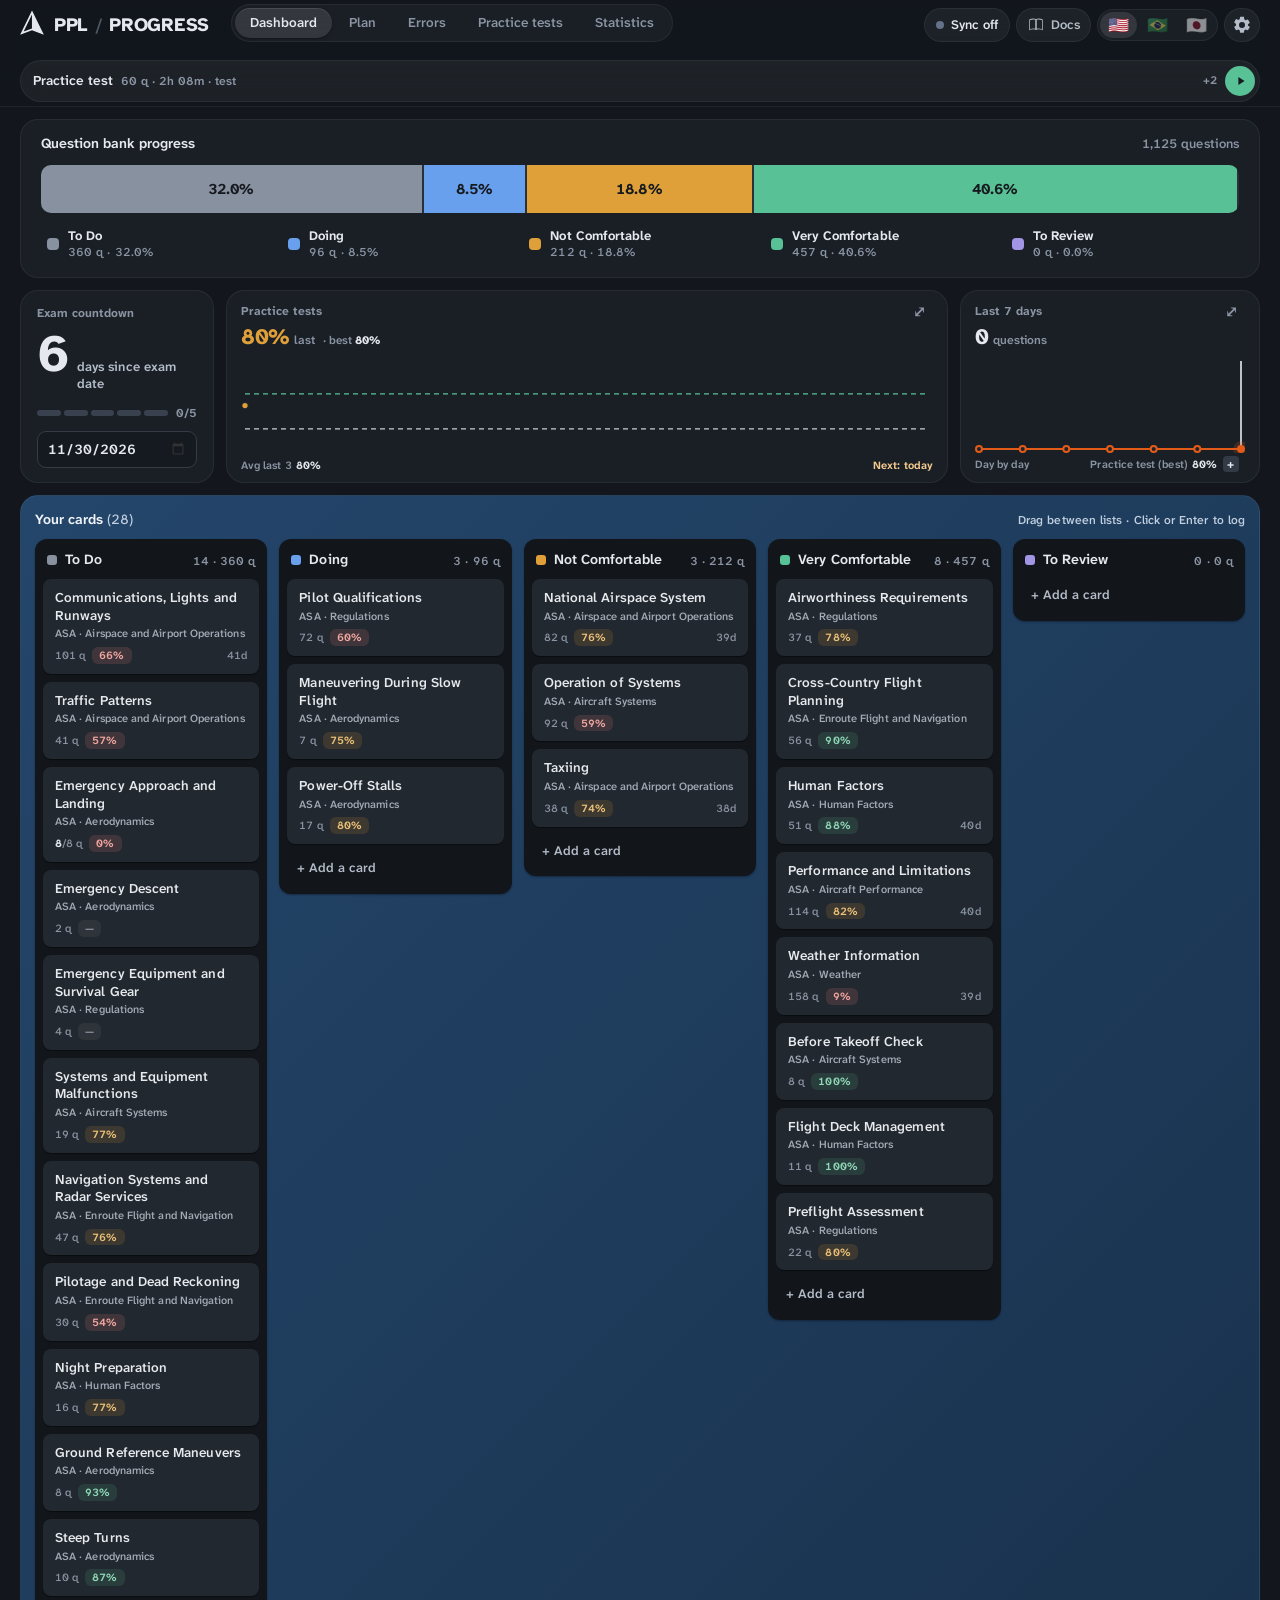
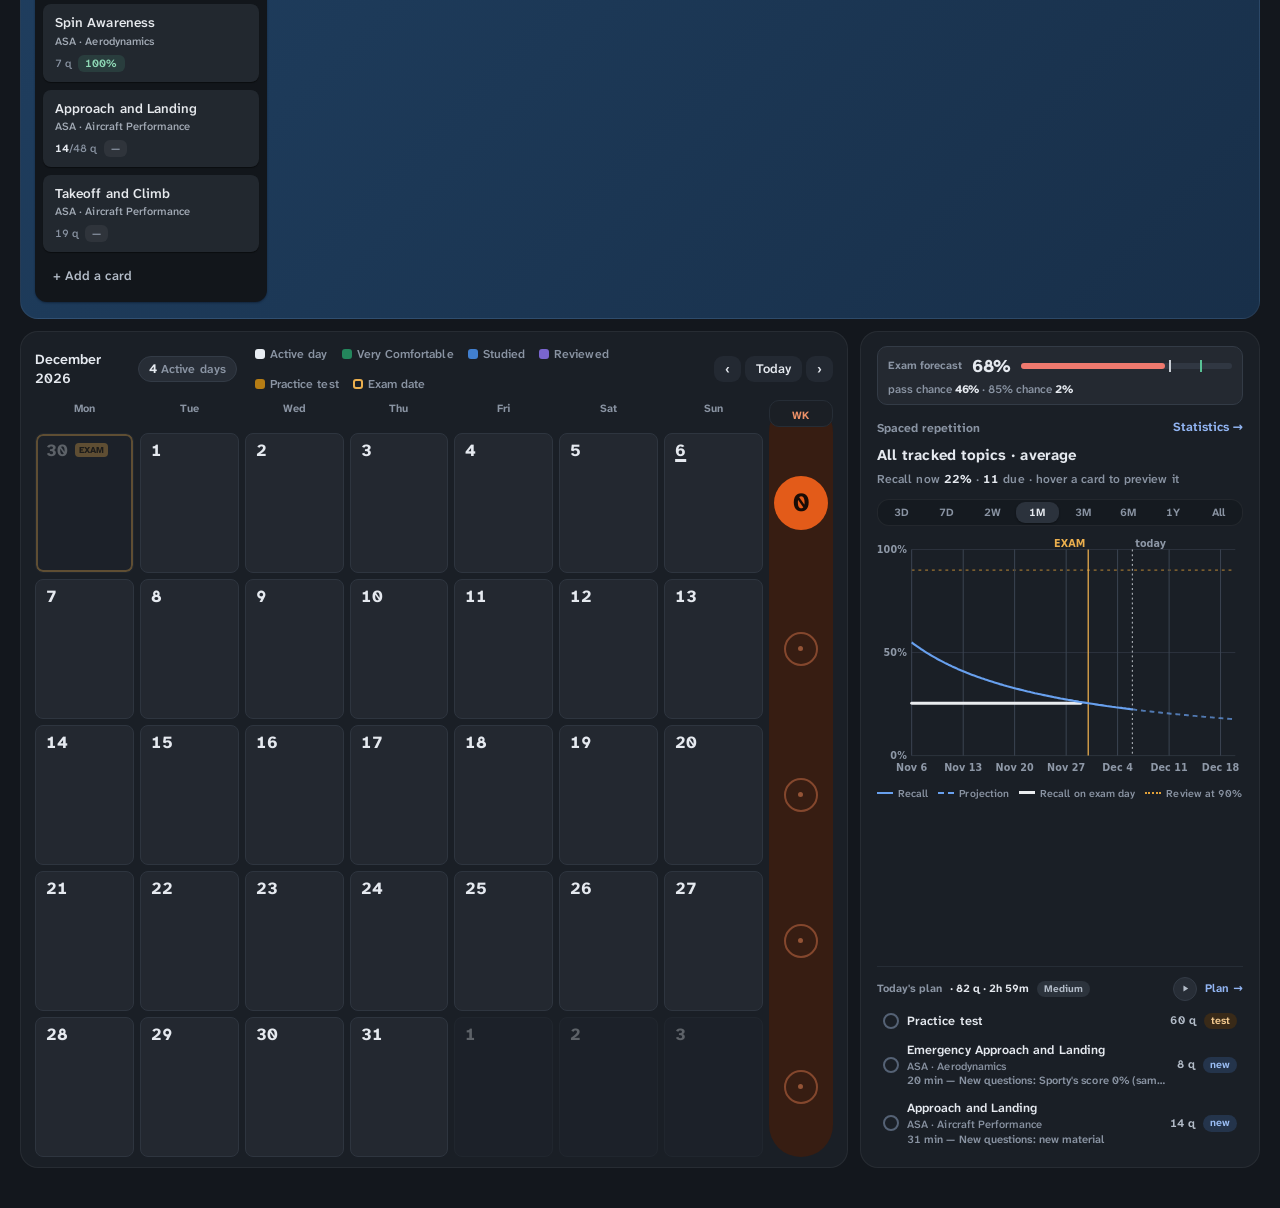
==== commit b0abda32: "Planner v2, round 2: mastery follows progress, fitted retention, interval cap, ACS area floor Evalua" ====
--- a/index.html
+++ b/index.html
@@ -11675,19 +11675,19 @@
   /* planner v2: the "How it is calculated" texts follow the new model */
   Object.assign(I18N.en, {
     formula:
-      "<p>A simplified model inspired by FSRS / SM-2. It keeps four things apart: the <b>observed result</b> (right / total), the estimated <b>mastery</b>, the <b>confidence</b> in it and the estimated <b>recall</b> today — a model, not a measurement of your memory. Moving a card is not a session.</p><pre>Evidence:   each result p with its sample n (a % alone: unknown → weighs as 15)\n            first try ×1 · repeat of the same questions ×0.3 · after seeing the answers ×0\nMastery:    m = (Σ w·n·p + 4·p̄) / (Σ w·n + 4),  w = attempt × 0.5^(age/45 d),  p̄ = your overall level\nConfidence: effective questions: low &lt; 10 · medium &lt; 30 · high ≥ 30\n\nRecall after t days:     R(t) = 1 / (1 + t / (9·S))\nFirst review:            S = 1 day (&lt; 70%) · 1.5 (70–84%) · 2 (≥ 85%)\nLater review (the day's FIRST attempt, recall R then):\n  p ≥ 70%   →  target S × (1 + 1.2 × p/100 × (1.5 − R))\n  60–69%    →  target S              (a weak result never lengthens the interval)\n  p &lt; 60%   →  target max(1, 0.4 × S)\n  S moves toward the target by min(1, n/15) × attempt weight\nUnder 8 questions (or the whole topic if smaller) is evidence, not a review.\n\nNext review = when R falls to {RV}% (Settings): last review + 9·S·(1/r − 1) days\nOrder of the lists = test questions at risk now: 60 × share × (1 − p), × 1.2 when due</pre><p>Reviewing a little later, once recall has dropped, grows S more than reviewing right away — the spacing effect. The white line is the recall you would still have on exam day if you stopped reviewing.</p>",
+      "<p>A simplified model inspired by FSRS / SM-2. It keeps four things apart: the <b>observed result</b> (right / total), the estimated <b>mastery</b>, the <b>confidence</b> in it and the estimated <b>recall</b> today — a model, not a measurement of your memory. Moving a card is not a session.</p><pre>Evidence:   each result p with its sample n (a % alone: unknown → weighs as 15)\n            first try ×1 · repeat of the same questions ×0.3 · after seeing the answers ×0\nMastery:    m = (Σ w·n·p + 4·p̄) / (Σ w·n + 4),  w = attempt × 0.15^(later sessions),  p̄ = your overall level\nConfidence: effective questions: low &lt; 10 · medium &lt; 30 · high ≥ 30\n\nRecall after t days:     R(t) = 1 / (1 + t / (9·S))\nFirst review:            S = 1 day (&lt; 70%) · 1.5 (70–84%) · 2 (≥ 85%)\nLater review (the day's FIRST attempt, recall R then):\n  p ≥ 70%   →  target S × (1 + 1.2 × p/100 × (1.5 − R))\n  60–69%    →  target S              (a weak result never lengthens the interval)\n  p &lt; 60%   →  target max(1, 0.4 × S)\n  S moves toward the target by min(1, n/15) × attempt weight\nUnder 8 questions (or the whole topic if smaller) is evidence, not a review.\n\nNext review = when R falls to {RV}% (Settings): last review + 9·S·(1/r − 1) days,\n              at most 30% of the days left to the exam\nOrder of the lists = test questions at risk now: 60 × share × (1 − p), × 1.2 when due</pre><p>Reviewing a little later, once recall has dropped, grows S more than reviewing right away — the spacing effect. The white line is the recall you would still have on exam day if you stopped reviewing.</p>",
     fcFormula:
       "p(topic) = mastery × recall + 1/3 × (1 − recall)      (no result yet → your overall level)\nshare(topic) = its ACS area's official share, split inside the area by bank size\nunmapped areas (VIII, XII: 9%) → the average of the others\nexpected score μ = Σ share × p + 9% × average\nright answers X ~ BetaBinomial(60, μ, ± model error)\nchance to pass = P(X ≥ 42)   ·   chance of {G}% = P(X ≥ {GN})\nLost questions (topic) = 60 × share × (1 − p)",
   });
   Object.assign(I18N.pt, {
     formula:
-      '<p>Modelo simplificado inspirado em FSRS / SM-2. Separa quatro coisas: o <b>resultado observado</b> (acertos / total), o <b>domínio</b> estimado, a <b>confiança</b> nele e a <b>retenção</b> estimada hoje — um modelo, não uma medição da sua memória. Mover um card não é sessão.</p><pre>Evidência:  cada resultado p com a amostra n (só %: desconhecida → pesa como 15)\n            primeira tentativa ×1 · repetição das mesmas questões ×0,3 · depois de ver as respostas ×0\nDomínio:    m = (Σ w·n·p + 4·p̄) / (Σ w·n + 4),  w = tentativa × 0,5^(idade/45 d),  p̄ = seu nível geral\nConfiança:  questões efetivas: baixa &lt; 10 · média &lt; 30 · alta ≥ 30\n\nRetenção após t dias:    R(t) = 1 / (1 + t / (9·S))\nPrimeira revisão:        S = 1 dia (&lt; 70%) · 1,5 (70–84%) · 2 (≥ 85%)\nRevisão seguinte (a PRIMEIRA tentativa do dia, retenção R naquele momento):\n  p ≥ 70%   →  alvo S × (1 + 1,2 × p/100 × (1,5 − R))\n  60–69%    →  alvo S                (resultado fraco nunca aumenta o intervalo)\n  p &lt; 60%   →  alvo max(1; 0,4 × S)\n  S anda até o alvo na proporção min(1; n/15) × peso da tentativa\nMenos de 8 questões (ou o tópico inteiro, se menor) é evidência, não revisão.\n\nPróxima revisão = quando R cai para {RV}% (Ajustes): última revisão + 9·S·(1/r − 1) dias\nOrdem das listas = questões da prova em risco agora: 60 × peso × (1 − p), × 1,2 se vencida</pre><p>Revisar um pouco depois, quando a retenção já caiu, aumenta mais o S do que revisar logo em seguida — o efeito de espaçamento. A linha branca é a retenção que você ainda teria no dia da prova se parasse de revisar.</p>',
+      '<p>Modelo simplificado inspirado em FSRS / SM-2. Separa quatro coisas: o <b>resultado observado</b> (acertos / total), o <b>domínio</b> estimado, a <b>confiança</b> nele e a <b>retenção</b> estimada hoje — um modelo, não uma medição da sua memória. Mover um card não é sessão.</p><pre>Evidência:  cada resultado p com a amostra n (só %: desconhecida → pesa como 15)\n            primeira tentativa ×1 · repetição das mesmas questões ×0,3 · depois de ver as respostas ×0\nDomínio:    m = (Σ w·n·p + 4·p̄) / (Σ w·n + 4),  w = tentativa × 0,15^(sessões posteriores),  p̄ = seu nível geral\nConfiança:  questões efetivas: baixa &lt; 10 · média &lt; 30 · alta ≥ 30\n\nRetenção após t dias:    R(t) = 1 / (1 + t / (9·S))\nPrimeira revisão:        S = 1 dia (&lt; 70%) · 1,5 (70–84%) · 2 (≥ 85%)\nRevisão seguinte (a PRIMEIRA tentativa do dia, retenção R naquele momento):\n  p ≥ 70%   →  alvo S × (1 + 1,2 × p/100 × (1,5 − R))\n  60–69%    →  alvo S                (resultado fraco nunca aumenta o intervalo)\n  p &lt; 60%   →  alvo max(1; 0,4 × S)\n  S anda até o alvo na proporção min(1; n/15) × peso da tentativa\nMenos de 8 questões (ou o tópico inteiro, se menor) é evidência, não revisão.\n\nPróxima revisão = quando R cai para {RV}% (Ajustes): última revisão + 9·S·(1/r − 1) dias,\n                  no máximo 30% dos dias até a prova\nOrdem das listas = questões da prova em risco agora: 60 × peso × (1 − p), × 1,2 se vencida</pre><p>Revisar um pouco depois, quando a retenção já caiu, aumenta mais o S do que revisar logo em seguida — o efeito de espaçamento. A linha branca é a retenção que você ainda teria no dia da prova se parasse de revisar.</p>',
     fcFormula:
       'p(tópico) = domínio × retenção + 1/3 × (1 − retenção)      (sem resultado → seu nível geral)\npeso(tópico) = % oficial da área ACS, dividido dentro da área pelo tamanho do banco\náreas sem tópico (VIII, XII: 9%) → média dos outros\nnota esperada μ = Σ peso × p + 9% × média\nacertos X ~ BetaBinomial(60, μ, ± erro do modelo)\nchance de passar = P(X ≥ 42)   ·   chance de {G}% = P(X ≥ {GN})\nQuestões perdidas (tópico) = 60 × peso × (1 − p)',
   });
   Object.assign(I18N.ja, {
     formula:
-      '<p>FSRS／SM-2を参考にした簡易モデルです。4つを区別します：<b>観測した結果</b>（正解数／問題数）、推定<b>習熟度</b>、その<b>信頼度</b>、今日の推定<b>保持率</b> — 記憶の測定ではなくモデルです。カードの移動はセッションに数えません。</p><pre>根拠:     各結果 p と問題数 n（%のみ：不明 → 15として扱う）\n          初回 ×1 · 同じ問題の繰り返し ×0.3 · 答えを見た後 ×0\n習熟度:   m = (Σ w·n·p + 4·p̄) / (Σ w·n + 4),  w = 取り組み × 0.5^(経過/45日),  p̄ = 全体の水準\n信頼度:   実効問題数：低 &lt; 10 · 中 &lt; 30 · 高 ≥ 30\n\nt日後の保持率:   R(t) = 1 / (1 + t / (9·S))\n初回の復習:      S = 1日（70%未満）· 1.5（70–84%）· 2（85%以上）\n2回目以降（その日の最初の取り組み、その時点の保持率R）:\n  p ≥ 70%   →  目標 S × (1 + 1.2 × p/100 × (1.5 − R))\n  60–69%    →  目標 S              （弱い結果で間隔は延びない）\n  p &lt; 60%   →  目標 max(1, 0.4 × S)\n  Sは min(1, n/15) × 取り組みの重み の割合で目標へ動く\n8問未満（トピック全体がそれより少なければ全体）は根拠であって復習ではない。\n\n次の復習 = Rが{RV}%まで下がる時点（設定）：最終復習 + 9·S·(1/r − 1)日\nリストの順序 = 今落としそうな試験問題：60 × 比重 × (1 − p)、期限なら × 1.2</pre><p>少し忘れかけた頃に復習すると、すぐに復習するよりSが大きく伸びます（間隔効果）。白い線は、復習をやめた場合の試験当日の保持率です。</p>',
+      '<p>FSRS／SM-2を参考にした簡易モデルです。4つを区別します：<b>観測した結果</b>（正解数／問題数）、推定<b>習熟度</b>、その<b>信頼度</b>、今日の推定<b>保持率</b> — 記憶の測定ではなくモデルです。カードの移動はセッションに数えません。</p><pre>根拠:     各結果 p と問題数 n（%のみ：不明 → 15として扱う）\n          初回 ×1 · 同じ問題の繰り返し ×0.3 · 答えを見た後 ×0\n習熟度:   m = (Σ w·n·p + 4·p̄) / (Σ w·n + 4),  w = 取り組み × 0.15^(以降のセッション数),  p̄ = 全体の水準\n信頼度:   実効問題数：低 &lt; 10 · 中 &lt; 30 · 高 ≥ 30\n\nt日後の保持率:   R(t) = 1 / (1 + t / (9·S))\n初回の復習:      S = 1日（70%未満）· 1.5（70–84%）· 2（85%以上）\n2回目以降（その日の最初の取り組み、その時点の保持率R）:\n  p ≥ 70%   →  目標 S × (1 + 1.2 × p/100 × (1.5 − R))\n  60–69%    →  目標 S              （弱い結果で間隔は延びない）\n  p &lt; 60%   →  目標 max(1, 0.4 × S)\n  Sは min(1, n/15) × 取り組みの重み の割合で目標へ動く\n8問未満（トピック全体がそれより少なければ全体）は根拠であって復習ではない。\n\n次の復習 = Rが{RV}%まで下がる時点（設定）：最終復習 + 9·S·(1/r − 1)日、\n           試験までの日数の30%以内\nリストの順序 = 今落としそうな試験問題：60 × 比重 × (1 − p)、期限なら × 1.2</pre><p>少し忘れかけた頃に復習すると、すぐに復習するよりSが大きく伸びます（間隔効果）。白い線は、復習をやめた場合の試験当日の保持率です。</p>',
     fcFormula:
       'p(トピック) = 習熟度 × 保持率 + 1/3 × (1 − 保持率)      （結果なし → 全体の水準）\n比重 = ACSエリアの公式比率をエリア内で問題バンクの大きさで分割\nトピックのないエリア（VIII、XII：9%）→ 他の平均\n予想正答率 μ = Σ 比重 × p + 9% × 平均\n正解数 X ~ ベータ二項分布(60, μ, ± モデル誤差)\n合格確率 = P(X ≥ 42) · {G}%以上 = P(X ≥ {GN})\n失点（トピック）= 60 × 比重 × (1 − p)',
   });
@@ -12330,6 +12330,7 @@
     prevIds = now;
   }
   function save(stamp = true) {
+    if (typeof clearModels === 'function') clearModels();
     trackDeletes();
     if (stamp) state.updatedAt = Date.now();
     try {
@@ -12835,6 +12836,7 @@
   }
   /* only the visible tab is redrawn; the dashboard is redrawn when you come back to it */
   function render() {
+    clearModels();
     energyMode = planDay().energy;
     updateTexts();
     if (!$('#viewDash').hidden) renderDash();
@@ -13170,7 +13172,8 @@
 } = Dashboard;
 
 /* ===== module SpacedRepetition (js/model/spaced-repetition.js) =====
-   public: recall, addDays, isTracked, srModel, srAll, scoreAt, evidenceOf, chanceAt, UNKNOWN_N, REP_MIN_N */
+   public: recall, addDays, isTracked, srModel, srAll, scoreAt, evidenceOf, chanceAt, retentionScale, clearModels, UNKNOWN_N,
+           REP_MIN_N */
 const SpacedRepetition = (() => {
   /* ================= WHAT THE APP KNOWS ABOUT A TOPIC =================
    Four separate things, never mixed:
@@ -13189,7 +13192,10 @@
    Records without a kind: the first of a day counts as a first attempt, a later one the same day as a repeat (a retake
    of the same set), so the BEST score of a day never replaces the first one.
 
-   MASTERY  m = (Σ w·n·p + K·p̄) / (Σ w·n + K),   K = 4,   w = attempt weight × 0.5^(age in days / 45)
+   MASTERY  m = (Σ w·n·p + K·p̄) / (Σ w·n + K),   K = 4,   w = attempt weight × 0.15^(sessions of the topic since)
+            — a per-session exponential average (85% on the latest session): a learner who improves session after
+            session is followed, not averaged with last month (a 45-day average lagged 7 points behind the real
+            results in the backtest of 2026-11-11)
             p̄ = your overall level: the same weighted average over ALL topics, pulled toward 50% by 30 questions (50%
             when there is nothing at all) — a topic with little evidence is assumed to be like the rest of your work,
             not like a guess. With p̄ = 50%:
@@ -13212,7 +13218,13 @@
      a low score is ONE event: it lowers S once here and lowers mastery once — nothing else multiplies it again.
      Why it was low (explains the suggested activity, changes no number): recall was still ≥ 85% when you got it wrong
      → understanding; otherwise → forgetting.
-   next review = when R falls to the review threshold r (Settings, default 90 %): last review + 9·S·(1/r − 1) days.
+   next review = when R falls to the review threshold r (Settings, default 90 %): last review + 9·S·(1/r − 1) days,
+                 never more than 30% of the days left until the exam (Cepeda et al. 2008: the best gap for a test weeks
+                 away is 20–40% of the time left; a gap past the exam date is useless)
+   RETENTION FOR THE FORECAST  the chance of a right answer uses R with the time scaled by c, fitted to YOUR history:
+                 among c = 1, 1.5, 2, 3, 5, 8, 13, 21, the one that best predicts your next session's score from the one
+                 before (least squares over the last 200 pairs of sessions; 20 needed, else c = 1). c > 1 means you
+                 forget more slowly than the default curve; scheduling keeps c = 1 (reviews stay on the safe side).
    An imported "errors only" test with misses in a topic after its last review makes the topic due now.
    need (the order of the "needs recall" lists) = expected misses now × exam share × 60, × 1.2 when due.            */
   const UNKNOWN_N = 15,
@@ -13220,7 +13232,8 @@
     PRIOR_K = 4,
     POOL_K = 30,
     PRIOR_P = 0.5,
-    MASTERY_HALF = 45,
+    DECAY_SESSION = 0.15 /* weight kept by a session for each later session of the same topic */,
+    GAP_SHARE = 0.3 /* longest interval: 30% of the days left until the exam */,
     ATTEMPT_W = { first: 1, new: 1, repeat: 0.3, after: 0 };
   const SR_LISTS = ['Very Comfortable', 'Not Comfortable', 'To review'];
   const recall = (dt, S) => 1 / (1 + Math.max(0, dt) / (9 * S));
@@ -13239,12 +13252,28 @@
   }
   /* the observations of topic i up to a date: sessions (with their attempt kind) and imported test results.
      Projected sessions of a weekly plan (proj) are reviews for the schedule but never evidence of mastery. */
+  /* sessions grouped by topic, rebuilt when the list of events changes */
+  let _byTopic = null;
+  function sessionsOf(i) {
+    const ev = state.events,
+      key = ev.length + '|' + (ev.at(-1) || {}).id + '|' + (ev[0] || {}).id;
+    if (!_byTopic || _byTopic.k !== key || _byTopic.ev !== ev) {
+      const m = new Map();
+      ev.forEach(e => {
+        if (e.kind !== 'study' && e.kind !== 'review') return;
+        if (!m.has(e.topic)) m.set(e.topic, []);
+        m.get(e.topic).push(e);
+      });
+      _byTopic = { k: key, ev, m };
+    }
+    return _byTopic.m.get(i) || [];
+  }
   function evidenceOf(i, today, before) {
     const inRange = d => (before ? d < today : d <= today),
       out = [],
       seen = {};
-    state.events.forEach(e => {
-      if (e.topic !== i || (e.kind !== 'study' && e.kind !== 'review') || e.partial || !inRange(e.date)) return;
+    sessionsOf(i).forEach(e => {
+      if (e.partial || !inRange(e.date)) return;
       const first = !seen[e.date];
       seen[e.date] = true;
       const attempt = e.attempt || (first ? 'first' : 'repeat');
@@ -13276,14 +13305,17 @@
     return out.sort((a, b) => a.date.localeCompare(b.date));
   }
   const nOf = o => (o.total > 0 ? o.total : UNKNOWN_N);
-  /* weighted evidence of a topic (no prior): { num, den, known (has a count), unknownN } */
+  /* weighted evidence of a topic (no prior): { num, den, known (has a count), unknownN }; each result weighs its
+     attempt × its sample × 0.15 per later session (day) of the same topic */
   function weigh(ev, today) {
     let num = 0,
       den = 0,
       unknownN = false,
       known = false;
+    const days = [...new Set(ev.map(o => o.date))].sort(),
+      after = d => days.length - 1 - days.indexOf(d);
     ev.forEach(o => {
-      const w = ATTEMPT_W[o.attempt] * Math.pow(0.5, Math.max(0, diffDays(o.date, today)) / MASTERY_HALF),
+      const w = ATTEMPT_W[o.attempt] * Math.pow(DECAY_SESSION, after(o.date)),
         n = nOf(o);
       if (o.total > 0) known = true;
       else unknownN = true;
@@ -13328,8 +13360,39 @@
     _pool = { k: key, v };
     return v;
   }
+  /* the models of the current data are kept until the data changes (a session added or removed, a score, a list, the
+     exam date, the review threshold) or the screen is drawn again — the planner asks for the same topic many times */
+  const _models = new Map();
+  let _sig = '';
+  const clearModels = () => {
+    _models.clear();
+    _sig = '';
+  };
+  function srModel(i, asOf, before, skip) {
+    const sig = [
+      state.events.length,
+      (state.events.at(-1) || {}).id,
+      (state.exams || []).length,
+      state.deadline,
+      state.scores.join(),
+      state.statuses.join(),
+      pref('reviewAt'),
+      todayISO(),
+    ].join('|');
+    if (sig !== _sig) {
+      _models.clear();
+      _sig = sig;
+    }
+    const key = i + '|' + (asOf || '') + '|' + (before ? 1 : 0) + '|' + (skip && skip.size ? [...skip].join() : '');
+    let m = _models.get(key);
+    if (!m) {
+      m = srModelCalc(i, asOf, before, skip);
+      _models.set(key, m);
+    }
+    return m;
+  }
   /* skip: exam ids whose topic results must be left out (the blended forecast already counts their overall score) */
-  function srModel(i, asOf, before, skip) {
+  function srModelCalc(i, asOf, before, skip) {
     const today = asOf || todayISO();
     let ev = evidenceOf(i, today, before);
     if (skip && skip.size) ev = ev.filter(o => !(o.src === 'exam' && skip.has(o.exam)));
@@ -13403,7 +13466,9 @@
     if (reps.length) {
       const l = reps[reps.length - 1],
         tn = diffDays(l.date, today),
-        iv = Math.max(1, Math.round(9 * l.S * (1 / pref('reviewAt') - 1)));
+        left = state.deadline ? diffDays(l.date, state.deadline) : -1,
+        iv0 = Math.max(1, Math.round(9 * l.S * (1 / pref('reviewAt') - 1))),
+        iv = left > 0 ? Math.min(iv0, Math.max(1, Math.round(GAP_SHARE * left))) : iv0;
       Object.assign(m, { R: recall(tn, l.S), S: l.S, last: l.date, next: addDays(l.date, iv), over: tn - iv });
     }
     /* misses imported from an "errors only" test after the last review: due now */
@@ -13422,9 +13487,65 @@
   /* chance of answering a question of the topic right on a date: mastery × recall + 1/3 × (1 − recall)
      (unknown mastery → 50%) */
   function chanceAt(m, date) {
-    /* (a topic with no evidence uses your overall level p̄, see mastery) */
-    const R = m.reps.length ? recall(diffDays(m.last, date), m.S) : 1;
+    /* (a topic with no evidence uses your overall level p̄, see mastery; recall with your fitted time scale) */
+    const R = m.reps.length ? recall(diffDays(m.last, date) / retentionScale(), m.S) : 1;
     return pRight(m.mastery * 100, R);
+  }
+  /* c: how much slower than the default curve you forget, fitted to your sessions (see RETENTION FOR THE FORECAST).
+     Each pair = a scored session and the topic's model the day before it; the guess is mastery × R(gap / c) + 1/3 ×
+     (1 − R). Cached per day and data. */
+  const SCALES = [1, 1.5, 2, 3, 5, 8, 13, 21];
+  let _scale = null,
+    _fitting = false;
+  function retentionScale() {
+    if (_fitting) return 1;
+    /* keyed on your real sessions only: the projected sessions of a weekly plan never refit it */
+    const real = state.events.filter(e => !e.proj),
+      key = [todayISO(), real.length, (real.at(-1) || {}).id, (state.exams || []).length].join('|');
+    if (_scale && _scale.k === key) return _scale.v;
+    _fitting = true;
+    let v = 1;
+    try {
+      /* the first scored session of each topic per day, the most recent 200 of them (enough, and fast on a long
+         history); each paired with the topic's model the day before */
+      const cand = [];
+      TOPICS.forEach((_, i) => {
+        const seen = new Set();
+        sessionsOf(i)
+          .filter(e => !e.partial && !e.proj && e.score != null)
+          .sort((a, b) => a.date.localeCompare(b.date))
+          .forEach(e => {
+            if (seen.has(e.date)) return;
+            seen.add(e.date);
+            cand.push({ i, e });
+          });
+      });
+      const pairs = [];
+      cand
+        .sort((a, b) => a.e.date.localeCompare(b.e.date))
+        .slice(-200)
+        .forEach(({ i, e }) => {
+          const m = srModel(i, e.date, true);
+          if (m.reps.length) pairs.push({ m: m.mastery, S: m.S, gap: diffDays(m.last, e.date), obs: e.score / 100 });
+        });
+      if (pairs.length >= 20) {
+        let best = Infinity;
+        SCALES.forEach(c => {
+          const sse = pairs.reduce((a, q) => {
+            const R = recall(q.gap / c, q.S);
+            return a + (q.m * R + (1 - R) / 3 - q.obs) ** 2;
+          }, 0);
+          if (sse < best - 1e-12) {
+            best = sse;
+            v = c;
+          }
+        });
+      }
+    } finally {
+      _fitting = false;
+    }
+    _scale = { k: key, v };
+    return v;
   }
   function srAll(asOf, before) {
     return TOPICS.map((_, i) => srModel(i, asOf, before))
@@ -13443,10 +13564,35 @@
     });
     return best != null ? best : TOPICS[i].score;
   }
-  return { recall, addDays, isTracked, srModel, srAll, scoreAt, evidenceOf, chanceAt, UNKNOWN_N, REP_MIN_N };
+  return {
+    recall,
+    addDays,
+    isTracked,
+    srModel,
+    srAll,
+    scoreAt,
+    evidenceOf,
+    chanceAt,
+    retentionScale,
+    clearModels,
+    UNKNOWN_N,
+    REP_MIN_N,
+  };
 })();
-const { recall, addDays, isTracked, srModel, srAll, scoreAt, evidenceOf, chanceAt, UNKNOWN_N, REP_MIN_N } =
-  SpacedRepetition;
+const {
+  recall,
+  addDays,
+  isTracked,
+  srModel,
+  srAll,
+  scoreAt,
+  evidenceOf,
+  chanceAt,
+  retentionScale,
+  clearModels,
+  UNKNOWN_N,
+  REP_MIN_N,
+} = SpacedRepetition;
 
 /* ===== module Forecast (js/model/forecast.js) =====
    live value (getter): GOAL_N = right answers needed for your goal (85% → 51 of 60)
@@ -14259,9 +14405,12 @@
          × 1.2   review due by spaced repetition (or misses imported in an "errors only" test)
          × 1.25  left undone in a plan during the last 7 days (or moved by Refresh plan)
          × 0.8   new material in the final stretch (8–21 days); none at all in the last week
-     coverage: each day the 2 topics untouched longest (14 days or more, or never; the smallest share first among
+     coverage: each day the 2 topics untouched longest (14 days or more, or never; the highest risk first among
        equals) are raised to at least the day's median value per minute, so small, rarely tested or hard topics keep
        coming back instead of waiting forever — 2 a day, so they rotate in without crowding out the reviews due.
+     area floor (a week): fair share of area a = its official share × (1 − its average p); an area whose minutes so far
+       are under half its fair share of the week's minutes gets its best topic raised to the median value per minute;
+       the area furthest below its share has that topic placed first that day.
      The choice is by value per minute (a fractional knapsack: values are linear in n, so taking the densest first and
      cutting the last one to fit is the best use of the time), never past the time you gave.
 
@@ -14462,7 +14611,7 @@
         date,
       });
     });
-    /* coverage: the 2 topics idle longest (14+ days, or never studied — the smallest share first) are worth at least
+    /* coverage: the 2 topics idle longest (14+ days, or never studied — the highest risk first) are worth at least
        the median value per minute of the day; 2 a day, so they rotate in without crowding out the reviews due.
        (measured on the full minutes, answering + review, so the daily list and the calendar lift the same topics) */
     const full = c => c.n * (c.answer + c.review),
@@ -14470,12 +14619,24 @@
       med = dens.length ? dens[Math.floor(dens.length / 2)] : 0;
     out
       .filter(c => c.idle >= COVER_DAYS && c.value / full(c) < med)
-      .sort((a, b) => b.idle - a.idle || a.risk - b.risk || a.i - b.i)
+      .sort((a, b) => b.idle - a.idle || b.risk - a.risk || a.i - b.i)
       .slice(0, COVER_PER_DAY)
       .forEach(c => {
         c.value = med * full(c);
         c.covered = true;
       });
+    /* area floor (weekly plans): an ACS area that got less than half its fair share of the week's time so far has its
+       most valuable topic lifted to the median too, so no area of the test is left out for a whole week */
+    (opts.areaShort || []).forEach((a, k) => {
+      const c = out
+        .filter(x => examShare(x.i).area === a && !x.done)
+        .sort((x, y) => y.value / full(y) - x.value / full(x))[0];
+      if (!c) return;
+      if (c.value / full(c) < med) c.value = med * full(c);
+      c.floor = true;
+      /* the area furthest below its share is placed first that day */
+      if (k === 0) c.forced = true;
+    });
     return out;
   }
   /* the practice test of the day, when one is due (or added by hand), as a candidate; null otherwise */
@@ -15118,9 +15279,15 @@
       done = doneOn(date);
     /* the candidates of the day: Policy, the same as the daily suggestion; each chunk counts only the time to answer
        it (the review of its misses is its own item) */
-    let cands = topicCands(date, { mode, carry: carryNow, done, minutesFor, withReview: false, seen: simSeen }).filter(
-      c => !c.done
-    );
+    let cands = topicCands(date, {
+      mode,
+      carry: carryNow,
+      done,
+      minutesFor,
+      withReview: false,
+      seen: simSeen,
+      areaShort: simAreas ? shortAreas(date) : null,
+    }).filter(c => !c.done);
     const tc = testCand(date, mode, st, false);
     if (tc && !tc.done) cands.unshift(tc);
     cands = cands.map((c, k) => ({ ...c, key: c.kind + (c.i ?? 't') + '_' + k }));
@@ -15285,6 +15452,7 @@
     const saved = { events: state.events, tests: state.tests },
       out = {};
     simSeen = {};
+    simAreas = {};
     try {
       state.events = state.events.slice();
       state.tests = (state.tests || []).slice();
@@ -15296,6 +15464,7 @@
           /* new material projected on earlier days is not new again: the next days continue through the bank */
           items.forEach(it => {
             if (it.kind === 'topic' && it.reason === 'new') simSeen[it.i] = (simSeen[it.i] || 0) + it.n;
+            if (it.kind === 'topic') simAreas[examShare(it.i).area] = (simAreas[examShare(it.i).area] || 0) + it.min;
           });
           out[d] = items;
           /* a topic moved forward is placed once, on the first day it fits */
@@ -15328,6 +15497,7 @@
       state.events = saved.events;
       state.tests = saved.tests;
       simSeen = null;
+      simAreas = null;
     }
     return out;
   }
@@ -15477,6 +15647,25 @@
   let carryNow = null;
   /* new questions of each topic already placed on earlier days of the week being planned (see suggestDays) */
   let simSeen = null;
+  /* minutes of topic work placed per ACS area on the earlier days of the week being planned */
+  let simAreas = null;
+  /* areas under half their fair share so far: fair share = official share × (1 − average chance of a right answer
+     in the area), as a part of all the minutes placed (none before the first day is filled) */
+  function shortAreas(date) {
+    const total = Object.values(simAreas).reduce((a, x) => a + x, 0);
+    if (!total) return [];
+    const need = {};
+    TOPICS.forEach((_, i) => {
+      const sh = examShare(i);
+      need[sh.area] = (need[sh.area] || 0) + sh.share * (1 - chanceAt(srModel(i, date, true), date));
+    });
+    const N = Object.values(need).reduce((a, x) => a + x, 0);
+    /* furthest below its share first */
+    const gap = a => (simAreas[a] || 0) / total / (need[a] / N);
+    return Object.keys(need)
+      .filter(a => gap(a) < 0.5)
+      .sort((a, b) => gap(a) - gap(b));
+  }
   /* minutes from midnight → today's timestamp, and back */
   const clockMs = (date, min) => {
     const d = parse(date);
